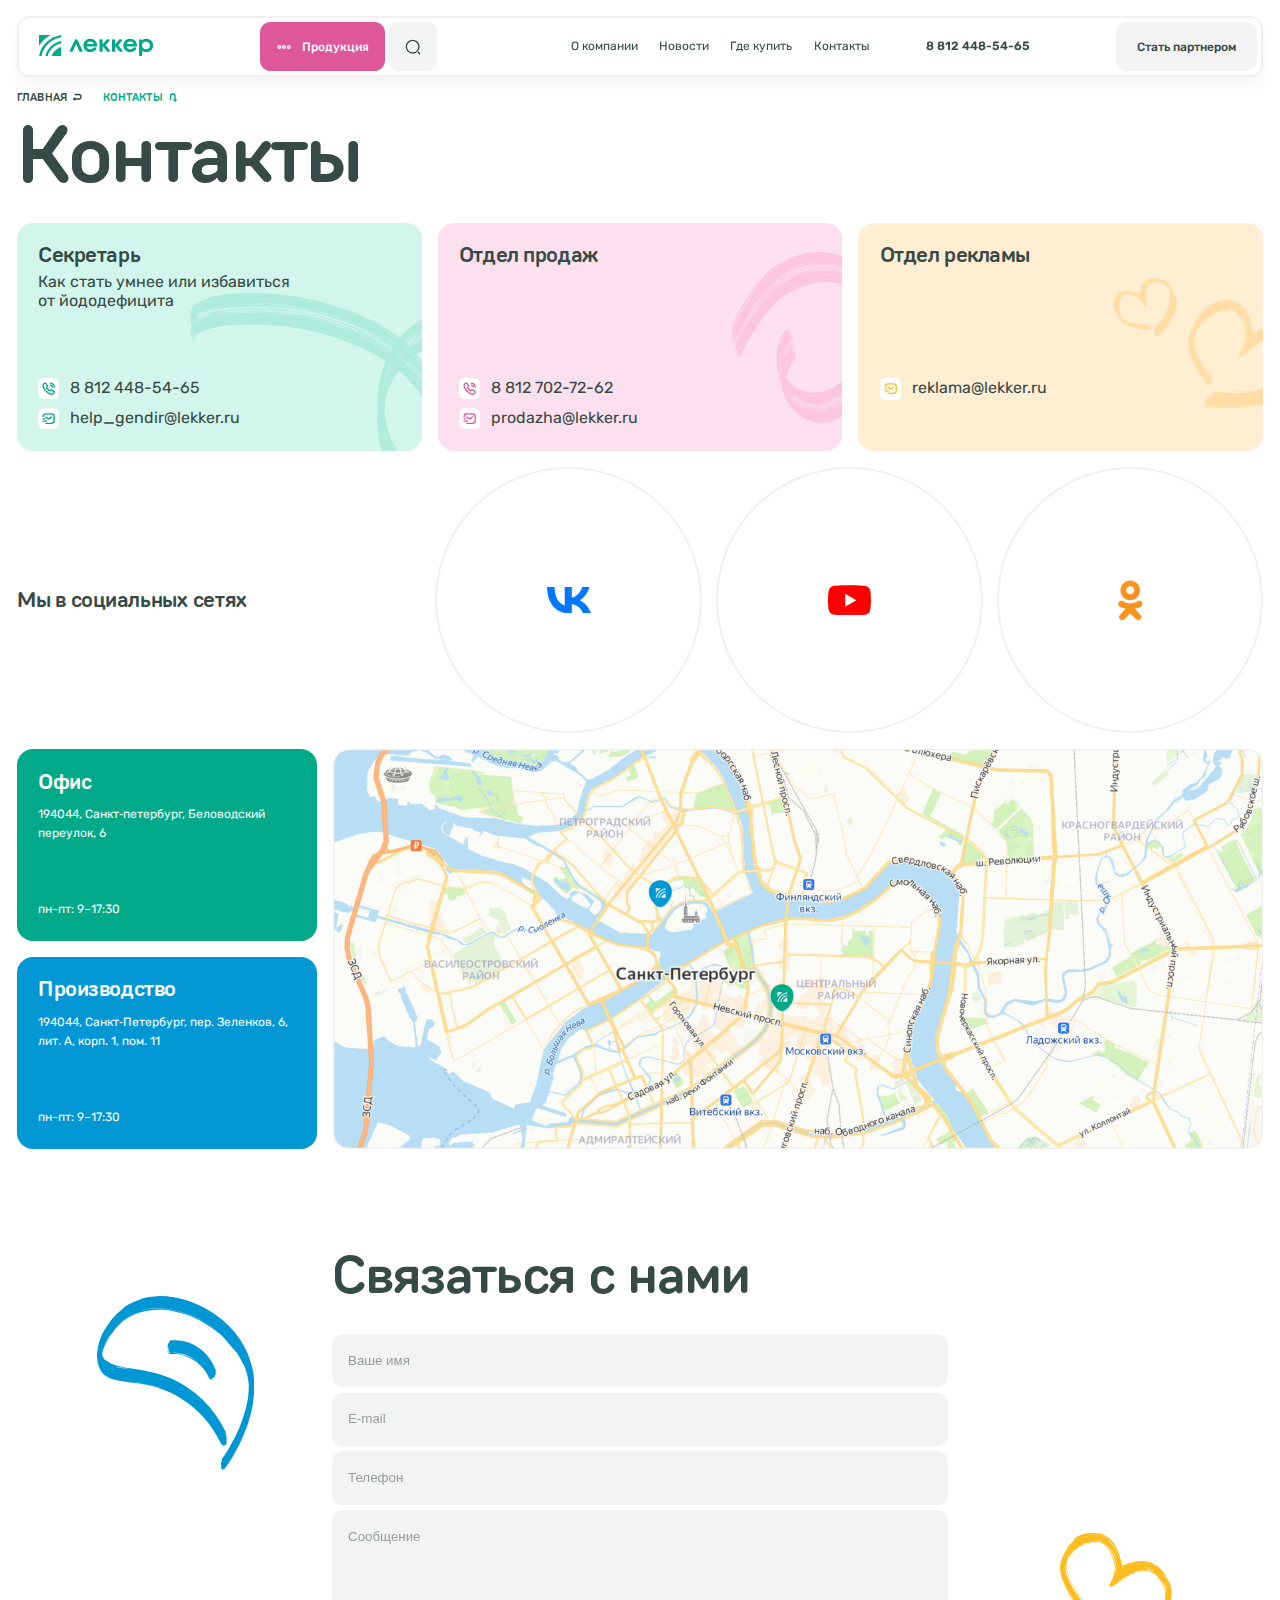
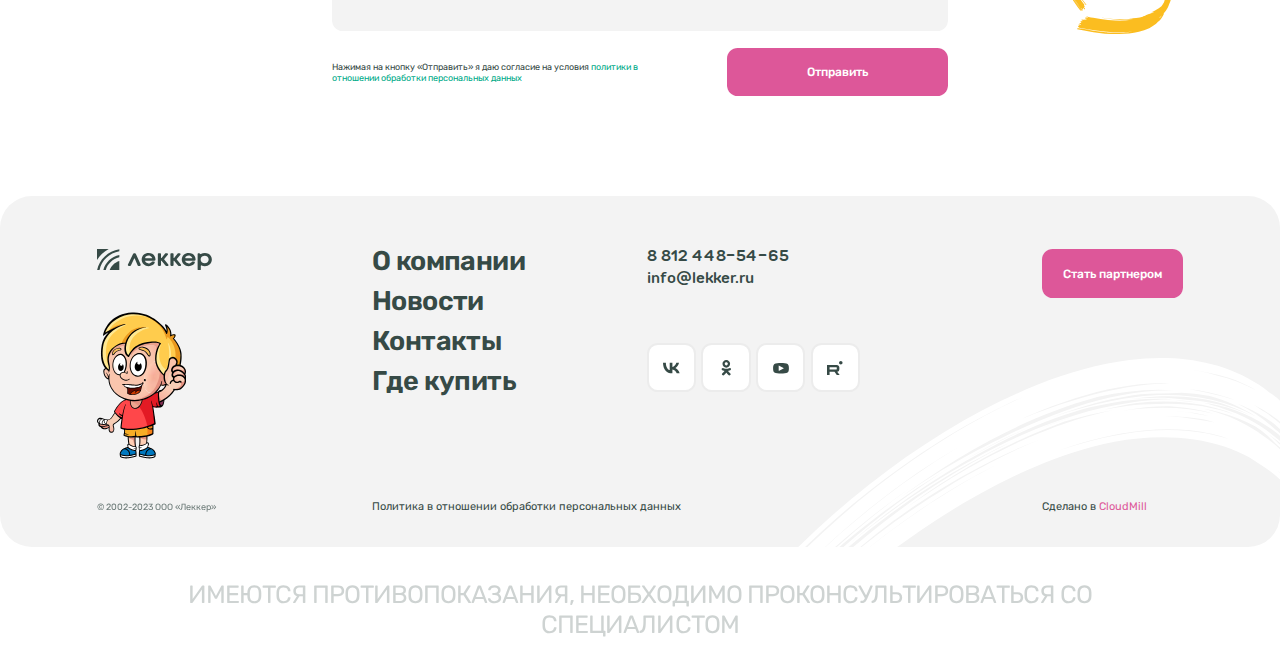
==== contacts.html @ 9daad5f7 "Add files via upload" ====
<!--Для добавления мобильной версии картинки добавляем вторым параметром true-->
<!--Например +picture('image.jpg', 'true')-->
<!--Миксин будет искать картинку с названием image-mob.jpg (тоесть вторая картинка должна иметь такое же название как и основная, только с добавлением -mob.png/jpg и тд)--><!DOCTYPE html>
<html lang="ru">
  <head>
    <meta charset="utf-8">
    <title>Контакты</title>
    <meta content="width=device-width, initial-scale=1" name="viewport">
    <meta content="ie=edge" http-equiv="x-ua-compatible">
    <link href="https://vitejs.dev/logo.svg" rel="icon" type="image/x-icon">
    <script type="module" crossorigin src="assets/index-f3bf334c.js"></script>
    <link rel="stylesheet" href="styles/index.css">
  </head>
  <body>
    <div class="wrapper">
      <div class="modal-block">
      </div>
      <header class="header">
        <div class="header__wrapper">
          <div class="inner inner_no-max-w">
            <div class="header__content">
              <div class="header__burger"><span></span><span></span><span></span></div><a class="header__logo" href="/">
                <svg viewBox="0 0 173 32" fill="none" xmlns="http://www.w3.org/2000/svg">
                  <path d="M72.2436 13.1345C72.6032 12.2939 73.1493 11.5904 73.864 11.0488C74.8372 10.3094 76.0419 9.93403 77.4398 9.93403C78.3658 9.93403 79.2199 10.1003 79.975 10.4307C80.7235 10.7566 81.364 11.2398 81.8787 11.8624C82.3169 12.3928 82.6541 13.0199 82.9125 13.6986H72.6571C72.5066 13.6986 72.374 13.6312 72.2885 13.5121C72.2054 13.3974 72.1897 13.2603 72.2436 13.1345ZM82.8339 7.18309C81.2628 6.27734 79.4491 5.81885 77.4398 5.81885C74.4844 5.81885 71.9829 6.78303 70.0028 8.68667C68.0273 10.5881 67.0249 12.9884 67.0249 15.8225C67.0249 18.6566 68.0273 21.0569 70.0028 22.9583C71.9807 24.862 74.4821 25.8262 77.4398 25.8262C79.6739 25.8262 81.6899 25.2485 83.4317 24.1091C84.6723 23.2955 85.6882 22.2459 86.4501 20.9873C86.7175 20.5468 86.713 20.0208 86.4433 19.5826C86.1736 19.1443 85.6927 18.8836 85.1578 18.8836H83.2879C82.8046 18.8836 82.3506 19.1061 82.0787 19.4769C81.818 19.8298 81.5078 20.1445 81.1617 20.4119C80.6785 20.7827 80.1166 21.0704 79.4896 21.2727C78.858 21.475 78.1703 21.5784 77.4421 21.5784C75.9497 21.5784 74.6889 21.1693 73.6932 20.367C72.9336 19.7534 72.3919 18.9645 72.0795 18.0183C72.0368 17.888 72.0615 17.7531 72.147 17.643C72.2301 17.5351 72.3582 17.4744 72.4976 17.4744H86.2568C87.0547 17.4744 87.7222 16.8653 87.7424 16.1169L87.7469 15.8607C87.7469 14.0357 87.3199 12.3456 86.4748 10.8375C85.6275 9.31596 84.4026 8.08883 82.8339 7.18309Z" fill="#00AA88"></path>
                  <path d="M100.888 15.8472C100.673 15.591 100.673 15.2336 100.886 14.9774L106.278 8.53832C106.635 8.11354 106.7 7.54492 106.449 7.05497C106.197 6.56501 105.685 6.2616 105.109 6.2616H103.406C102.943 6.2616 102.516 6.45938 102.232 6.801L96.8294 13.339C96.6518 13.557 96.4113 13.4986 96.3416 13.4761C96.272 13.4536 96.0472 13.3592 96.0472 13.085V7.66629C96.0472 6.8909 95.3797 6.2616 94.5594 6.2616H92.7794C91.959 6.2616 91.2915 6.8909 91.2915 7.66629V23.9764C91.2915 24.7518 91.959 25.3811 92.7794 25.3811H94.5594C95.3797 25.3811 96.0472 24.7518 96.0472 23.9764V17.8969C96.0472 17.6227 96.2742 17.5283 96.3439 17.5059C96.4158 17.4856 96.6541 17.4272 96.8316 17.6452L102.702 24.835C102.983 25.1766 103.424 25.3811 103.88 25.3811H105.826C106.401 25.3811 106.916 25.0777 107.166 24.5878C107.415 24.0978 107.35 23.5292 106.99 23.1022L100.888 15.8472Z" fill="#00AA88"></path>
                  <path d="M167.527 15.8224C167.527 17.4451 166.956 18.8139 165.828 19.8882C164.688 20.976 163.279 21.5064 161.524 21.5064C159.769 21.5064 158.362 20.9782 157.22 19.8882C156.078 18.7981 155.523 17.4676 155.523 15.8224C155.523 14.7504 155.779 13.7705 156.289 12.9074C156.795 12.0489 157.519 11.3656 158.44 10.8779C159.366 10.388 160.409 10.1385 161.544 10.1385C163.263 10.1385 164.704 10.6824 165.83 11.7567C166.956 12.831 167.527 14.1997 167.527 15.8224ZM170.972 10.7071C170.076 9.17882 168.813 7.96966 167.219 7.11111C165.626 6.25481 163.812 5.82104 161.832 5.82104C159.548 5.82104 157.53 6.41214 155.833 7.58084C155.626 7.72243 155.37 7.76289 155.134 7.68872C154.909 7.61905 154.741 7.45722 154.669 7.24146C154.471 6.65711 153.9 6.2638 153.251 6.2638H152.473C151.653 6.2638 150.985 6.89311 150.985 7.6685V30.5953C150.985 31.3684 151.653 32 152.473 32H154.253C155.074 32 155.741 31.3707 155.741 30.5953V25.2777C155.741 25.0237 155.88 24.7945 156.116 24.6641C156.341 24.5383 156.595 24.5338 156.82 24.6529C158.301 25.4328 159.987 25.8283 161.834 25.8283C164.837 25.8283 167.363 24.8687 169.341 22.9785C171.319 21.0883 172.321 18.6813 172.321 15.8247C172.319 13.9525 171.865 12.2332 170.972 10.7071Z" fill="#00AA88"></path>
                  <path d="M58.2282 7.12234C57.9945 6.60091 57.4573 6.26379 56.8572 6.26379H55.6211C55.039 6.26379 54.5063 6.58743 54.2659 7.08638L46.4176 23.3965C46.2063 23.8326 46.2467 24.3337 46.5209 24.7383C46.7951 25.1406 47.2649 25.3833 47.7728 25.3833H49.6517C50.2406 25.3833 50.7732 25.0552 51.0115 24.5473L55.7919 14.3526C55.8975 14.1256 56.1178 14.1053 56.1942 14.1053C56.2526 14.1008 56.4954 14.1211 56.5988 14.3638L60.9095 24.5023C61.1365 25.0372 61.6781 25.3833 62.2894 25.3833H64.1549C64.6538 25.3833 65.1191 25.1473 65.3955 24.754C65.672 24.3607 65.7191 23.8663 65.5259 23.4302L58.2282 7.12234Z" fill="#00AA88"></path>
                  <path d="M119.732 15.8472C119.516 15.591 119.516 15.2336 119.729 14.9774L125.121 8.53832C125.478 8.1113 125.544 7.54492 125.294 7.05497C125.045 6.56501 124.53 6.2616 123.955 6.2616H122.251C121.79 6.2616 121.361 6.45938 121.078 6.801L115.675 13.339C115.499 13.5525 115.259 13.4986 115.189 13.4761C115.12 13.4536 114.895 13.3592 114.895 13.085V7.66629C114.895 6.8909 114.227 6.2616 113.407 6.2616H111.627C110.807 6.2616 110.139 6.8909 110.139 7.66629V23.9764C110.139 24.7518 110.807 25.3811 111.627 25.3811H113.407C114.227 25.3811 114.895 24.7518 114.895 23.9764V17.8969C114.895 17.6227 115.122 17.5283 115.192 17.5059C115.261 17.4856 115.502 17.4272 115.679 17.6452L121.55 24.835C121.831 25.1766 122.271 25.3811 122.727 25.3811H124.674C125.249 25.3811 125.764 25.0777 126.013 24.5878C126.263 24.0978 126.198 23.5292 125.838 23.1022L119.732 15.8472Z" fill="#00AA88"></path>
                  <path d="M143.083 13.6964H132.825C132.675 13.6964 132.542 13.6289 132.459 13.5098C132.378 13.3952 132.362 13.2581 132.416 13.1322C132.778 12.2894 133.322 11.5882 134.037 11.0466C135.01 10.3071 136.212 9.93178 137.613 9.93178C138.541 9.93178 139.393 10.0981 140.148 10.4285C140.896 10.7566 141.537 11.2376 142.051 11.8601C142.485 12.3906 142.822 13.0176 143.083 13.6964ZM143.007 7.18309C141.436 6.27734 139.62 5.81885 137.61 5.81885C134.655 5.81885 132.153 6.78303 130.173 8.68667C128.198 10.5881 127.195 12.9884 127.195 15.8225C127.195 18.6566 128.198 21.0569 130.173 22.9583C132.151 24.862 134.653 25.8262 137.61 25.8262C139.844 25.8262 141.86 25.2485 143.602 24.1091C144.845 23.2977 145.859 22.2459 146.623 20.985C146.888 20.5445 146.886 20.0186 146.616 19.5803C146.346 19.1421 145.865 18.8814 145.328 18.8814H143.458C142.975 18.8814 142.523 19.1039 142.249 19.4747C141.986 19.8298 141.678 20.1422 141.33 20.4097C140.849 20.7805 140.285 21.0704 139.658 21.2705C139.026 21.4727 138.338 21.5761 137.61 21.5761C136.098 21.5761 134.873 21.1805 133.859 20.3647C133.1 19.7534 132.558 18.9623 132.248 18.0161C132.205 17.8857 132.23 17.7486 132.315 17.6407C132.398 17.5328 132.526 17.4722 132.666 17.4722H146.425C147.223 17.4722 147.89 16.8631 147.913 16.1102L147.915 15.8585C147.915 14.0357 147.486 12.3456 146.645 10.8353C145.798 9.31597 144.573 8.08883 143.007 7.18309Z" fill="#00AA88"></path>
                  <path d="M9.51807 31.6472H13.1118C15.674 22.2301 23.5425 14.8021 33.5147 12.3815V8.98779C21.6096 11.5387 12.2218 20.4029 9.51807 31.6472Z" fill="#00AA88"></path>
                  <path d="M0.197754 31.6471H3.75556C6.62787 17.4609 18.4925 6.25703 33.517 3.54654V0.186523C16.5574 2.97568 3.15098 15.6336 0.197754 31.6471Z" fill="#00AA88"></path>
                  <path d="M18.9937 31.6471H33.517V17.9351C26.6621 20.0545 21.2389 25.1743 18.9937 31.6471Z" fill="#00AA88"></path>
                  <path d="M17.616 0H0V16.6338C4.17137 9.70024 10.2733 3.93763 17.616 0Z" fill="#00AA88"></path>
                </svg></a>
              <div class="header__btns"><a class="button button_icon button_icon-reverse text_mob-none" data-btn="data-btn" href="#">Продукция
                  <svg viewBox="0 0 24 24" fill="none" xmlns="http://www.w3.org/2000/svg">
                    <path d="M5 10C3.9 10 3 10.9 3 12C3 13.1 3.9 14 5 14C6.1 14 7 13.1 7 12C7 10.9 6.1 10 5 10Z" stroke="white" stroke-width="2"></path>
                    <path d="M19 10C17.9 10 17 10.9 17 12C17 13.1 17.9 14 19 14C20.1 14 21 13.1 21 12C21 10.9 20.1 10 19 10Z" stroke="white" stroke-width="2"></path>
                    <path d="M12 10C10.9 10 10 10.9 10 12C10 13.1 10.9 14 12 14C13.1 14 14 13.1 14 12C14 10.9 13.1 10 12 10Z" stroke="white" stroke-width="2"></path>
                  </svg></a><a class="button button_icon button_grey button_icon-pd-l" data-btn="data-btn" href="#">
                  <svg viewBox="0 0 24 24" fill="none" xmlns="http://www.w3.org/2000/svg">
                    <path d="M11.5 21C16.7467 21 21 16.7467 21 11.5C21 6.25329 16.7467 2 11.5 2C6.25329 2 2 6.25329 2 11.5C2 16.7467 6.25329 21 11.5 21Z" stroke="currentColor" stroke-width="2" stroke-linecap="round" stroke-linejoin="round"></path>
                    <path d="M22 22L20 20" stroke="currentColor" stroke-width="2" stroke-linecap="round" stroke-linejoin="round"></path>
                  </svg></a><a class="button button_icon button_grey button_icon-pd-l text_t-disp text_mob-none" data-btn="data-btn" href="tel:88124485465">
                  <svg viewBox="0 0 16 16" fill="none" xmlns="http://www.w3.org/2000/svg">
                    <path d="M14.6467 12.22C14.6467 12.46 14.5934 12.7067 14.48 12.9467C14.3667 13.1867 14.22 13.4134 14.0267 13.6267C13.7 13.9867 13.34 14.2467 12.9334 14.4134C12.5334 14.58 12.1 14.6667 11.6334 14.6667C10.9534 14.6667 10.2267 14.5067 9.46004 14.18C8.69337 13.8534 7.92671 13.4134 7.16671 12.86C6.40004 12.3 5.67337 11.68 4.98004 10.9934C4.29337 10.3 3.67337 9.57337 3.12004 8.81337C2.57337 8.05337 2.13337 7.29337 1.81337 6.54004C1.49337 5.78004 1.33337 5.05337 1.33337 4.36004C1.33337 3.90671 1.41337 3.47337 1.57337 3.07337C1.73337 2.66671 1.98671 2.29337 2.34004 1.96004C2.76671 1.54004 3.23337 1.33337 3.72671 1.33337C3.91337 1.33337 4.10004 1.37337 4.26671 1.45337C4.44004 1.53337 4.59337 1.65337 4.71337 1.82671L6.26004 4.00671C6.38004 4.17337 6.46671 4.32671 6.52671 4.47337C6.58671 4.61337 6.62004 4.75337 6.62004 4.88004C6.62004 5.04004 6.57337 5.20004 6.48004 5.35337C6.39337 5.50671 6.26671 5.66671 6.10671 5.82671L5.60004 6.35337C5.52671 6.42671 5.49337 6.51337 5.49337 6.62004C5.49337 6.67337 5.50004 6.72004 5.51337 6.77337C5.53337 6.82671 5.55337 6.86671 5.56671 6.90671C5.68671 7.12671 5.89337 7.41337 6.18671 7.76004C6.48671 8.10671 6.80671 8.46004 7.15337 8.81337C7.51337 9.16671 7.86004 9.49337 8.21337 9.79337C8.56004 10.0867 8.84671 10.2867 9.07337 10.4067C9.10671 10.42 9.14671 10.44 9.19337 10.46C9.24671 10.48 9.30004 10.4867 9.36004 10.4867C9.47337 10.4867 9.56004 10.4467 9.63337 10.3734L10.14 9.87337C10.3067 9.70671 10.4667 9.58004 10.62 9.50004C10.7734 9.40671 10.9267 9.36004 11.0934 9.36004C11.22 9.36004 11.3534 9.38671 11.5 9.44671C11.6467 9.50671 11.8 9.59337 11.9667 9.70671L14.1734 11.2734C14.3467 11.3934 14.4667 11.5334 14.54 11.7C14.6067 11.8667 14.6467 12.0334 14.6467 12.22Z" stroke="currentColor" stroke-width="1.5" stroke-miterlimit="10"></path>
                    <path d="M13.3334 2.66675H10.1334M13.3334 2.66675V5.86675V2.66675Z" stroke="currentColor" stroke-width="1.5" stroke-linecap="round" stroke-linejoin="round"></path>
                  </svg></a>
              </div>
              <nav class="header__menu text_t-none"><a class="header__menu-item" href="#">О компании</a><a class="header__menu-item" href="#">Новости</a><a class="header__menu-item" href="#">Где купить</a><a class="header__menu-item" href="#">Контакты</a>
              </nav><a class="header__contact text_t-none" href="tel:88124485465">8 812 448-54-65</a><a class="button button_grey button_pd-l text_t-none" data-btn="data-btn" href="#">Стать партнером</a>
            </div>
          </div>
        </div>
      </header>
      <main class="main">
        <div class="section section_mt0">
          <div class="inner inner_no-max-w">
            <div class="breadcrumbs"><a class="breadcrumbs__item" href="/">
                <div class="breadcrumbs__text">Главная</div>
                <div class="breadcrumbs__image">
                  <svg viewBox="0 0 16 16" fill="none" xmlns="http://www.w3.org/2000/svg">
                    <path d="M4.75342 3.7933L10.0868 3.7933C11.9268 3.7933 13.4201 5.28663 13.4201 7.12663C13.4201 8.96663 11.9268 10.46 10.0868 10.46H2.75342" stroke="currentColor" stroke-width="2" stroke-miterlimit="10" stroke-linecap="round" stroke-linejoin="round"></path>
                    <path d="M4.28674 8.79333L2.58008 10.5L4.28674 12.2067" stroke="currentColor" stroke-width="2" stroke-linecap="round" stroke-linejoin="round"></path>
                  </svg>
                </div></a>
              <div class="breadcrumbs__item">
                <div class="breadcrumbs__text">Контакты</div>
                <div class="breadcrumbs__image">
                  <svg viewBox="0 0 16 16" fill="none" xmlns="http://www.w3.org/2000/svg">
                    <path d="M4.75342 3.7933L10.0868 3.7933C11.9268 3.7933 13.4201 5.28663 13.4201 7.12663C13.4201 8.96663 11.9268 10.46 10.0868 10.46H2.75342" stroke="currentColor" stroke-width="2" stroke-miterlimit="10" stroke-linecap="round" stroke-linejoin="round"></path>
                    <path d="M4.28674 8.79333L2.58008 10.5L4.28674 12.2067" stroke="currentColor" stroke-width="2" stroke-linecap="round" stroke-linejoin="round"></path>
                  </svg>
                </div>
              </div>
            </div>
          </div>
        </div>
        <div class="section section_mt0">
          <div class="inner inner_no-max-w">
            <div class="section-head">
              <h1 class="ui-h1">Контакты
              </h1>
            </div>
            <div class="contact-cards">
              <div class="contact-card contact-card_secretary">
                <div class="contact-card__head">
                  <div class="contact-card__title">
                    <h5 class="ui-h5">Секретарь
                    </h5>
                  </div>
                  <div class="ui-p1">Как стать умнее или избавиться от&nbsp;йододефицита
                  </div>
                </div>
                <div class="contact-card__foot"><a class="contact-card__foot-item" href="tel:88124485465">
                    <div class="contact-card__foot-svg">
                      <svg viewBox="0 0 20 20" fill="none" xmlns="http://www.w3.org/2000/svg">
                        <path d="M18.3082 15.275C18.3082 15.575 18.2415 15.8834 18.0998 16.1834C17.9582 16.4834 17.7748 16.7667 17.5332 17.0334C17.1248 17.4834 16.6748 17.8084 16.1665 18.0167C15.6665 18.225 15.1248 18.3334 14.5415 18.3334C13.6915 18.3334 12.7832 18.1334 11.8248 17.725C10.8665 17.3167 9.90817 16.7667 8.95817 16.075C7.99984 15.375 7.0915 14.6 6.22484 13.7417C5.3665 12.875 4.5915 11.9667 3.89984 11.0167C3.2165 10.0667 2.6665 9.11669 2.2665 8.17502C1.8665 7.22502 1.6665 6.31669 1.6665 5.45002C1.6665 4.88335 1.7665 4.34169 1.9665 3.84169C2.1665 3.33335 2.48317 2.86669 2.92484 2.45002C3.45817 1.92502 4.0415 1.66669 4.65817 1.66669C4.8915 1.66669 5.12484 1.71669 5.33317 1.81669C5.54984 1.91669 5.7415 2.06669 5.8915 2.28335L7.82484 5.00835C7.97484 5.21669 8.08317 5.40835 8.15817 5.59169C8.23317 5.76669 8.27484 5.94169 8.27484 6.10002C8.27484 6.30002 8.2165 6.50002 8.09984 6.69169C7.9915 6.88335 7.83317 7.08335 7.63317 7.28335L6.99984 7.94169C6.90817 8.03335 6.8665 8.14169 6.8665 8.27502C6.8665 8.34169 6.87484 8.40002 6.8915 8.46669C6.9165 8.53335 6.9415 8.58335 6.95817 8.63335C7.10817 8.90835 7.3665 9.26669 7.73317 9.70002C8.10817 10.1334 8.50817 10.575 8.9415 11.0167C9.3915 11.4584 9.82484 11.8667 10.2665 12.2417C10.6998 12.6084 11.0582 12.8584 11.3415 13.0084C11.3832 13.025 11.4332 13.05 11.4915 13.075C11.5582 13.1 11.6248 13.1084 11.6998 13.1084C11.8415 13.1084 11.9498 13.0584 12.0415 12.9667L12.6748 12.3417C12.8832 12.1334 13.0832 11.975 13.2748 11.875C13.4665 11.7584 13.6582 11.7 13.8665 11.7C14.0248 11.7 14.1915 11.7334 14.3748 11.8084C14.5582 11.8834 14.7498 11.9917 14.9582 12.1334L17.7165 14.0917C17.9332 14.2417 18.0832 14.4167 18.1748 14.625C18.2582 14.8334 18.3082 15.0417 18.3082 15.275Z" stroke="currentColor" stroke-width="2" stroke-miterlimit="10"></path>
                        <path d="M15.4167 7.50004C15.4167 7.00004 15.025 6.23337 14.4417 5.60837C13.9083 5.03337 13.2 4.58337 12.5 4.58337" stroke="currentColor" stroke-width="2" stroke-linecap="round" stroke-linejoin="round"></path>
                        <path d="M18.3333 7.50002C18.3333 4.27502 15.725 1.66669 12.5 1.66669" stroke="currentColor" stroke-width="2" stroke-linecap="round" stroke-linejoin="round"></path>
                      </svg>
                    </div>
                    <div class="ui-p1 contact-card__ui-p1">8 812 448-54-65
                    </div></a><a class="contact-card__foot-item" href="mailto:help_gendir@lekker.ru">
                    <div class="contact-card__foot-svg">
                      <svg viewBox="0 0 20 20" fill="none" xmlns="http://www.w3.org/2000/svg">
                        <path d="M1.6665 7.08335C1.6665 4.16669 3.33317 2.91669 5.83317 2.91669H14.1665C16.6665 2.91669 18.3332 4.16669 18.3332 7.08335V12.9167C18.3332 15.8334 16.6665 17.0834 14.1665 17.0834H5.83317" stroke="currentColor" stroke-width="2" stroke-miterlimit="10" stroke-linecap="round" stroke-linejoin="round"></path>
                        <path d="M14.1668 7.5L11.5585 9.58333C10.7002 10.2667 9.29183 10.2667 8.43349 9.58333L5.8335 7.5" stroke="currentColor" stroke-width="2" stroke-miterlimit="10" stroke-linecap="round" stroke-linejoin="round"></path>
                        <path d="M1.6665 13.75H6.6665" stroke="currentColor" stroke-width="2" stroke-miterlimit="10" stroke-linecap="round" stroke-linejoin="round"></path>
                        <path d="M1.6665 10.4167H4.1665" stroke="currentColor" stroke-width="2" stroke-miterlimit="10" stroke-linecap="round" stroke-linejoin="round"></path>
                      </svg>
                    </div>
                    <div class="ui-p1 contact-card__ui-p1">help_gendir@lekker.ru
                    </div></a>
                </div>
                <div class="contact-card__decor">
                  <svg viewBox="0 0 347 237" fill="none" xmlns="http://www.w3.org/2000/svg">
                    <path d="M281.575 175.719C281.449 173.465 281.356 171.199 281.322 168.944C281.253 164.182 281.391 159.397 281.737 154.635C282.614 135.724 286.767 116.951 295.107 99.9271C297.229 94.5783 299.721 89.356 302.64 84.3063C308.165 74.736 315.075 66.0283 322.989 58.3214C326.888 54.5255 331.352 51.0171 335.839 47.9229C336.035 47.7848 336.243 47.6583 336.451 47.5203C338.389 46.1284 340.361 44.7826 342.38 43.5173C347.963 39.9974 344.975 41.6884 353.073 38.3295C353.27 38.249 353.927 38.41 353.569 38.6746C352.624 39.4223 351.666 40.1585 350.697 40.8831C350.755 41.1362 350.709 41.4353 350.547 41.5503C349.924 41.9989 345.471 45.2312 340.811 48.59C343.21 47.2442 345.748 46.1399 348.448 45.3462C348.621 45.2772 348.782 45.5073 348.886 45.8179C349.843 45.4268 351.193 44.8861 353.235 44.0119C353.881 43.7359 353.708 45.3808 353.385 45.5878C351.401 46.8991 349.394 48.1759 347.386 49.4643C348.321 49.0847 349.751 48.521 352.474 47.3477C353.131 47.0602 353.004 48.8661 352.658 49.0847C351.885 49.5678 351.101 50.0394 350.316 50.5225C350.397 50.9021 350.397 51.3277 350.259 51.4082C349.244 52.0409 348.205 52.6735 347.179 53.2947C347.294 53.5362 347.317 53.7778 347.133 53.8928C341.169 57.5392 334.974 61.0476 329.379 65.2806C327.487 66.8565 325.653 68.5014 323.865 70.1808C321.57 72.4814 319.355 74.874 317.244 77.3701C316.632 78.0948 316.067 78.8309 315.479 79.5671C316.748 78.2213 318.063 76.8985 319.401 75.6217C323.588 71.1931 328.249 67.2016 333.14 63.5897C335.17 61.9563 337.327 60.4955 339.577 59.1841C341.399 57.7923 343.303 56.527 345.298 55.3882C348.505 53.1912 351.943 51.4312 355.623 50.1084C356.177 49.8554 355.807 51.3277 355.565 51.4657C354.042 52.3515 352.497 53.2487 350.962 54.1344C351.02 54.399 350.997 54.675 350.836 54.7671C349.636 55.4572 348.425 56.1474 347.225 56.8376C347.236 56.8376 347.236 56.8261 347.248 56.8261C347.617 56.6535 348.148 57.3782 347.663 57.6543C342.541 60.5415 337.523 63.4747 332.713 66.776C329.356 69.9508 325.988 73.137 322.631 76.3118C320.439 78.6814 318.386 81.1545 316.471 83.7426C317.578 82.6039 318.709 81.4651 319.874 80.3723C322.019 78.3478 324.246 76.4384 326.553 74.6094C327.591 73.7237 328.664 72.8725 329.737 72.0213C332.413 69.5712 335.182 67.2591 338.123 65.0966C340.257 63.3827 342.518 61.8528 344.906 60.4955C348.148 58.3214 351.585 56.4925 355.219 55.0086C355.807 54.721 355.611 55.7678 355.242 55.9633C350.42 58.5745 345.725 61.1971 341.226 64.1764C344.41 62.1979 343.176 63.0146 350.19 59.5177C350.524 59.3567 350.282 59.9893 350.063 60.1159C347.652 61.3697 345.264 62.6695 342.899 64.0383C344.203 63.3712 345.518 62.727 346.856 62.1173C347.294 61.8988 347.79 62.4164 347.34 62.6465C342.553 64.8895 337.973 67.5007 333.59 70.4684C331.975 71.5727 330.406 72.7345 328.86 73.9193C326.668 76.0013 324.603 78.2098 322.689 80.5679C317.832 85.4451 313.61 90.7939 309.988 96.6028C313.633 91.8521 317.567 87.343 321.939 83.225C324.65 80.6714 327.534 78.3133 330.498 76.0703C330.683 75.9092 330.867 75.7482 331.052 75.5987C337.339 70.3994 344.272 66.5459 351.493 62.8535C351.574 62.8075 351.77 62.819 351.908 62.865C353.166 62.2439 354.435 61.6572 355.715 61.0936C356.107 60.898 356.592 61.4157 356.223 61.6112C353.777 62.888 351.389 64.1994 349.036 65.5682C348.99 65.7292 348.898 65.8788 348.771 65.9363C347.663 66.5114 346.579 67.0981 345.483 67.6847C342.184 69.7322 338.977 71.9178 335.874 74.3448C328.849 79.8317 322.308 86.8829 316.782 94.2792C320.324 90.1267 324.142 86.2158 328.272 82.6269C330.51 80.6829 332.805 78.854 335.182 77.117C337.131 75.5757 339.127 74.0918 341.192 72.6884C345.645 69.5022 350.443 66.937 355.565 64.9931C355.946 64.8205 356.373 65.5107 355.911 65.7637C354.781 66.3504 353.673 66.9485 352.554 67.5582C352.716 67.8343 352.716 68.3059 352.497 68.4324C351.135 69.1916 349.774 69.9623 348.425 70.7215C349.024 70.4914 349.613 70.2498 350.213 70.0428C350.616 69.8702 350.674 70.4454 350.57 70.94C351.897 70.3649 353.246 69.8357 354.654 69.4101C355.115 69.2146 355.519 70.3879 355.104 70.6294C352.231 72.3089 349.324 73.9652 346.464 75.7022C346.429 75.7482 346.406 75.7827 346.383 75.8057C347.34 75.4606 348.713 74.966 350.928 74.1148C350.939 74.1148 350.951 74.1148 350.962 74.1148C352.197 73.6547 353.443 73.2291 354.746 72.907C355.173 72.746 355.531 74.1378 355.265 74.2988C353.523 75.3456 351.77 76.3809 350.005 77.4161C351.228 77.002 352.485 76.6569 353.777 76.4038C354.204 76.2543 354.4 77.7152 354.135 77.8762C351.043 79.7397 347.998 81.5456 345.01 83.3976C345.921 83.156 347.144 82.8224 348.863 82.3163C349.186 82.2243 349.544 82.6844 349.198 82.8914C348.044 83.5701 346.89 84.2603 345.737 84.9389C346.694 84.6054 347.963 84.4328 352.347 83.248C352.531 83.202 353.154 83.4206 352.774 83.6621C345.656 87.9987 338.181 92.0937 331.756 97.454C326.449 101.883 321.581 106.691 317.14 111.982C307.669 123.266 300.171 136.437 295.384 150.447C294.011 155.704 292.973 161.019 292.211 166.379C292.096 169.002 291.969 171.636 291.854 174.258C292.142 178.261 292.442 182.264 292.731 186.267C293.077 189.062 293.503 191.835 293.988 194.595C295.061 199.162 296.295 203.694 297.725 208.18C299.836 214.806 302.686 221.73 306.216 227.735C307.462 229.725 308.707 231.715 309.953 233.716C312.618 237.616 315.652 241.205 319.043 244.483C319.516 244.989 318.859 248.267 318.501 247.888C316.886 246.22 315.271 244.541 313.656 242.873C312.237 241.009 310.818 239.146 309.399 237.271C305.985 232.497 303.32 227.114 301.002 221.742C300.586 220.776 300.217 219.798 299.825 218.832C299.917 219.131 299.998 219.441 300.102 219.74C300.505 221.029 300.955 222.329 301.417 223.64C302.766 226.861 304.278 230.024 306.031 233.049C307.265 235.051 308.5 237.041 309.734 239.042C311.095 241.044 312.549 242.976 314.094 244.828C314.706 245.461 315.317 246.093 315.952 246.715C316.067 246.83 316.136 247.025 316.194 247.244C317.036 248.175 317.901 249.084 318.79 249.97C319.228 250.453 318.847 252.27 318.79 252.823C318.79 252.857 318.766 253.26 318.674 253.559C319.493 254.456 320.335 255.342 321.189 256.204C321.535 256.584 320.612 259.437 320.139 258.931C319.401 258.148 318.686 257.366 317.959 256.584C317.89 256.791 317.786 256.918 317.601 256.722C316.482 255.514 315.387 254.318 314.302 253.099C314.36 253.409 314.394 253.697 314.429 253.927C314.429 253.904 314.429 253.927 314.429 253.961C316.413 256.549 318.547 259 320.877 261.312C321.131 261.599 320.381 263.497 319.874 262.945C318.455 261.427 317.059 259.908 315.71 258.355C315.721 258.712 315.698 259.241 315.398 258.931C314.371 257.826 313.356 256.722 312.364 255.606C312.549 255.94 312.745 256.342 312.883 256.699C313.829 257.757 314.798 258.804 315.813 259.816C316.056 260.081 316.298 261.139 316.24 261.484C316.24 261.507 316.229 261.611 316.206 261.726C317.878 263.796 319.655 265.786 321.558 267.661C321.962 268.098 320.981 268.466 320.704 268.179C317.359 264.935 314.394 261.392 311.776 257.55C311.499 257.24 311.222 256.941 310.957 256.63C309.411 254.836 307.981 252.915 306.654 250.925C306.492 250.729 306.331 250.522 306.17 250.326C306.965 251.994 307.819 253.639 308.742 255.25C308.915 255.572 309.1 255.882 309.284 256.193C310.08 257.125 310.899 258.056 311.753 258.988C312.041 259.299 312.999 260.38 312.918 260.817C312.883 261.024 312.849 261.484 312.48 261.093C312.283 260.886 312.099 260.679 311.903 260.472C314.591 264.521 317.659 268.259 321.131 271.687C321.65 272.251 321.212 272.734 320.67 272.147C318.893 270.41 317.221 268.593 315.64 266.695C315.525 266.822 315.294 266.81 315.064 266.557C314.464 265.913 313.852 265.257 313.241 264.601C313.068 264.647 312.826 264.44 312.595 264.21C314.002 265.947 315.467 267.661 317.059 269.375C317.336 269.674 317.105 269.904 316.828 269.605C315.26 267.891 313.46 266.051 311.949 264.291C310.253 262.301 309.215 260.909 308.257 259.448C308.015 259.184 307.785 258.919 307.554 258.643L311.038 264.797C313.691 268.708 316.702 272.32 320.081 275.621C320.381 275.943 320.785 278.175 320.105 277.439C319.309 276.576 318.524 275.725 317.74 274.862C317.659 275.207 317.509 275.449 317.324 275.253C316.413 274.264 315.386 273.206 314.394 272.136C314.36 272.182 314.314 272.228 314.256 272.274C316.032 274.494 317.947 276.633 320.001 278.658C320.416 279.106 320.543 280.073 320.601 280.648C320.589 280.567 320.716 281.89 320.301 281.442C318.905 279.935 317.359 278.382 315.986 276.806C315.929 277.197 315.79 277.669 315.617 278.025C316.748 279.302 317.913 280.556 319.136 281.764C319.585 282.247 319.562 283.65 319.562 284.248C319.562 284.191 319.643 285.629 319.193 285.157C318.27 284.168 317.371 283.178 316.482 282.178C316.321 282.707 316.136 283.063 315.986 282.902C312.756 279.44 309.699 276.001 306.977 272.124C304.116 268.052 301.786 263.555 299.744 259C300.356 260.759 301.048 262.496 301.798 264.199C302.144 264.831 302.49 265.476 302.859 266.097C304.105 268.098 305.339 270.088 306.585 272.09C309.307 276.058 312.376 279.739 315.813 283.109C316.136 283.466 315.906 284.731 315.767 285.468C316.54 286.319 317.336 287.147 318.155 287.964C318.582 288.435 318.443 289.954 318.409 290.506C318.409 290.494 318.42 291.863 317.982 291.392C317.013 290.356 316.067 289.332 315.133 288.286C315.006 289.39 314.556 290.816 314.302 290.54C311.061 287.089 307.969 283.662 305.212 279.797C301.797 275.023 299.133 269.64 296.814 264.256C295.949 262.243 295.13 260.196 294.369 258.125C291.219 251.086 288.843 243.735 286.94 236.247C281.875 216.635 279.764 195.987 281.575 175.719ZM306.596 97.0974C306.008 97.9256 305.42 98.7538 304.854 99.5935C301.198 104.988 298.06 110.648 295.361 116.514C294.865 117.791 294.392 119.068 293.93 120.356C293.4 122.151 292.915 123.945 292.5 125.693C292.454 125.958 292.396 126.223 292.35 126.487C295.73 116.445 300.286 106.817 306.146 97.9141C306.285 97.6381 306.446 97.3735 306.596 97.0974ZM283.306 169.841C283.294 171.325 283.306 172.82 283.352 174.304C283.398 174.868 283.433 175.42 283.479 175.984C283.525 174.155 283.594 172.314 283.698 170.485C283.64 169.703 283.594 168.933 283.548 168.15C283.467 168.725 283.387 169.289 283.306 169.841ZM290.181 158.672C290.227 157.579 290.262 156.498 290.331 155.405C290.181 156.072 290.02 156.74 289.87 157.407C289.685 159.857 289.489 162.318 289.304 164.78C289.397 166.126 289.512 167.46 289.639 168.794C289.697 168.461 289.743 168.139 289.8 167.805C289.835 164.757 289.962 161.72 290.181 158.672ZM288.67 185.83C288.67 185.554 288.682 185.278 288.693 185.002C288.67 184.841 288.658 184.68 288.635 184.519C288.624 184.818 288.612 185.117 288.601 185.416C288.624 185.566 288.647 185.692 288.67 185.83ZM288.024 180.596C288.024 180.642 288.036 180.7 288.047 180.746C288.082 180.447 288.105 180.148 288.139 179.837C288.128 179.665 288.105 179.492 288.093 179.331C288.059 179.757 288.035 180.171 288.024 180.596ZM288.555 173.488C288.555 173.499 288.555 173.522 288.555 173.534C288.589 174.051 288.635 174.58 288.681 175.098L288.681 175.087C288.635 174.557 288.601 174.017 288.555 173.488ZM288.566 190.224C288.589 191.248 288.624 192.272 288.67 193.295C288.647 192.456 288.658 191.605 288.658 190.765C288.624 190.581 288.601 190.408 288.566 190.224ZM286.801 155.359C286.905 156.636 287.032 157.924 287.193 159.201C287.251 158.845 287.309 158.488 287.366 158.12C287.482 154.025 287.747 149.941 288.185 145.892C287.862 147.687 287.574 149.481 287.309 151.276C287.124 152.633 286.951 153.99 286.801 155.359ZM289.581 195.458C289.639 197.782 289.743 200.094 289.893 202.417L290.343 205.327C290.435 205.742 290.527 206.156 290.619 206.558C290.227 203.107 289.927 199.657 289.743 196.206C289.685 195.964 289.627 195.711 289.581 195.458ZM284.955 171.831C284.898 170.819 284.863 169.818 284.829 168.806C284.759 169.715 284.69 170.612 284.644 171.521C284.725 172.82 284.84 174.109 284.967 175.397C284.955 174.201 284.944 173.016 284.955 171.831ZM292.315 148.492C291.935 151.471 291.646 154.45 291.438 157.453C291.854 153.657 292.419 149.884 293.134 146.145C292.846 146.928 292.581 147.71 292.315 148.492ZM287.309 196.815C287.297 196.781 287.297 196.746 287.286 196.7C287.297 196.758 287.297 196.815 287.309 196.873C287.309 196.85 287.309 196.827 287.309 196.815ZM284.552 182.437C284.609 181.839 284.667 181.241 284.725 180.642C284.632 179.952 284.54 179.251 284.459 178.56C284.459 179.619 284.471 180.677 284.506 181.735C284.517 181.965 284.529 182.207 284.552 182.437ZM287.251 143.373C287.216 143.58 287.193 143.799 287.159 144.006C287.747 140.014 288.485 136.057 289.397 132.135C288.37 135.827 287.655 139.566 287.251 143.373ZM286.536 148.561C286.547 148.492 286.57 148.411 286.582 148.342C286.709 147.261 286.847 146.191 286.997 145.122C286.824 146.26 286.663 147.399 286.536 148.561ZM287.516 203.901C287.447 203.51 287.39 203.119 287.32 202.728C287.378 203.498 287.447 204.269 287.528 205.04C287.551 205.12 287.563 205.212 287.586 205.293C287.563 204.833 287.539 204.373 287.516 203.901ZM284.54 154.358C284.529 155.118 284.517 155.865 284.517 156.624C284.679 155.877 284.863 155.141 285.036 154.404C285.082 153.622 285.128 152.84 285.198 152.069C285.209 151.172 285.244 150.286 285.278 149.389C285.025 150.873 284.782 152.368 284.575 153.852C284.552 154.013 284.54 154.186 284.54 154.358ZM292.8 114.547C292.961 113.892 293.146 113.236 293.319 112.58C292.557 114.363 291.854 116.158 291.185 117.964C291.023 118.585 290.873 119.206 290.712 119.838C291.369 118.056 292.061 116.296 292.8 114.547ZM290.654 147.261C290.619 147.641 290.596 148.02 290.562 148.4C290.758 147.48 290.966 146.548 291.185 145.628C291.289 144.834 291.404 144.04 291.519 143.235C291.254 144.144 291 145.053 290.746 145.961C290.723 146.398 290.689 146.836 290.654 147.261ZM296.964 130.801C297.01 130.663 297.045 130.525 297.091 130.387C296.918 130.824 296.756 131.249 296.595 131.686C296.722 131.387 296.837 131.088 296.964 130.801ZM301.994 120.333C302.097 120.149 302.201 119.977 302.294 119.792C303.955 116.123 305.789 112.534 307.819 109.037C307.635 109.302 307.462 109.566 307.277 109.831C306.446 111.188 305.627 112.557 304.843 113.938C303.839 116.043 302.893 118.182 301.994 120.333ZM291.842 205.017C291.923 205.811 292.015 206.604 292.108 207.398C292.557 211.24 293.192 215.059 293.965 218.843C294.022 219.027 294.08 219.2 294.138 219.384C294.438 220.212 294.749 221.029 295.072 221.845L295.811 223.571C294.484 218.257 293.377 212.873 292.511 207.444C292.281 206.639 292.061 205.834 291.842 205.017ZM292.304 221.915C292.35 222.007 292.384 222.087 292.431 222.179C292.269 221.558 292.108 220.937 291.946 220.316C292.061 220.856 292.177 221.385 292.304 221.915ZM291.623 222.697C291.577 222.524 291.531 222.34 291.485 222.168C290.896 220.5 290.343 218.809 289.824 217.106C289.847 217.578 289.893 218.05 289.916 218.521C290.608 220.914 291.335 223.26 292.119 225.538C291.935 224.595 291.785 223.64 291.623 222.697ZM291.312 139.06C292.038 136.253 292.857 133.469 293.769 130.709C292.996 132.423 292.258 134.148 291.565 135.885C291.473 136.943 291.392 138.001 291.312 139.06ZM291.092 141.728C291.092 141.763 291.092 141.786 291.081 141.82C291.519 140.314 291.992 138.818 292.488 137.334C292.673 136.322 292.857 135.31 293.065 134.298C292.338 136.748 291.681 139.232 291.092 141.728ZM297.356 224.859C296.953 223.41 296.572 221.949 296.203 220.477C296.837 223.272 297.518 226.056 298.268 228.816C298.325 229.035 298.394 229.242 298.452 229.449L299.017 230.461C298.441 228.609 297.875 226.746 297.356 224.859ZM302.086 235.925C302.121 235.982 302.155 236.04 302.19 236.097C302.028 235.706 301.867 235.327 301.717 234.936C301.832 235.269 301.971 235.603 302.086 235.925ZM292.188 217.359C291.819 216.014 291.462 214.656 291.115 213.287C291.669 216.543 292.35 219.763 293.192 222.95C293.284 223.341 293.4 223.732 293.492 224.123C293.019 221.88 292.592 219.625 292.188 217.359ZM291.761 133.308C292.834 130.697 293.999 128.121 295.245 125.578C295.972 123.002 296.756 120.448 297.61 117.918C295.395 122.588 293.48 127.361 291.854 132.227C291.819 132.584 291.796 132.94 291.761 133.308ZM325.088 89.4595C323.577 90.7939 322.066 92.1282 320.543 93.451C317.994 96.5223 315.617 99.7201 313.448 102.906C313.206 103.263 312.976 103.631 312.745 103.988C313.402 103.148 314.083 102.32 314.775 101.492C317.809 97.4885 321.097 93.6811 324.615 90.0922C325.088 89.6206 325.572 89.1605 326.045 88.6889C325.734 88.9534 325.411 89.195 325.088 89.4595ZM294.449 224.963C294.369 224.698 294.276 224.434 294.195 224.169C294.403 225.193 294.622 226.217 294.841 227.229C294.934 227.424 295.026 227.62 295.118 227.804C294.888 226.861 294.657 225.906 294.449 224.963ZM297.748 240.814C297.702 240.733 297.668 240.653 297.622 240.572C297.725 240.871 297.841 241.182 297.945 241.481C297.898 241.331 297.852 241.193 297.806 241.044C297.795 240.963 297.772 240.883 297.748 240.814ZM295.13 235.465C295.107 235.407 295.072 235.338 295.049 235.281C295.141 235.626 295.234 235.959 295.326 236.304C295.395 236.489 295.487 236.673 295.557 236.857C295.407 236.397 295.268 235.925 295.13 235.465ZM294.761 237.547C293.665 234.993 292.673 232.405 291.75 229.794C291.935 230.484 292.119 231.163 292.304 231.841C293.515 235.936 294.853 240.02 296.491 243.977C295.937 242.079 295.418 240.181 294.934 238.271C294.876 238.03 294.83 237.788 294.761 237.547ZM302.513 105.356C298.717 111.925 295.649 118.895 293.215 126.096C295.038 121.529 297.114 117.078 299.456 112.741C300.413 110.257 301.428 107.795 302.513 105.356ZM299.006 121.311C300.24 118.792 301.567 116.296 302.986 113.857C301.947 115.421 300.932 117.009 299.963 118.654C299.64 119.539 299.317 120.425 299.006 121.311ZM305.697 247.186C304.705 245.679 303.77 244.126 302.882 242.539C302.963 242.689 303.032 242.838 303.113 242.988C304.012 244.61 304.958 246.185 305.962 247.727C305.87 247.554 305.789 247.37 305.697 247.186ZM297.264 235.948C297.068 235.557 296.872 235.166 296.687 234.775C297.195 236.189 297.702 237.616 298.221 239.031C297.887 238.007 297.564 236.972 297.264 235.948ZM301.428 248.072C300.944 247.163 300.471 246.254 300.01 245.334C300.39 246.323 300.782 247.301 301.175 248.29C301.532 248.9 301.89 249.51 302.259 250.108C301.982 249.429 301.705 248.751 301.428 248.072ZM298.348 245.012C297.91 244.195 297.483 243.367 297.079 242.539C297.922 245.311 298.821 248.06 299.825 250.775C300.875 252.627 301.924 254.479 302.963 256.331C303.32 256.883 303.666 257.435 304.024 257.976C304.093 258.079 304.174 258.183 304.243 258.286C303.816 257.378 303.413 256.469 303.02 255.549C301.255 252.132 299.71 248.613 298.348 245.012ZM310.126 268.973C308.811 267.489 307.531 265.982 306.319 264.406C306.504 264.739 306.7 265.073 306.885 265.395C308.765 268.167 310.841 270.778 313.091 273.252C312.053 271.86 311.072 270.422 310.126 268.973ZM291.012 234.222C291.45 236.281 291.946 238.317 292.5 240.342C292.108 238.697 291.75 237.029 291.392 235.373C291.265 234.982 291.139 234.602 291.012 234.222ZM293.919 250.902C292.315 246.105 290.977 241.228 289.789 236.304C288.301 230.093 287.124 223.789 286.271 217.44C286.236 217.302 286.201 217.152 286.167 217.014C286.605 220.523 287.136 224.019 287.816 227.493C289.224 234.614 290.873 241.734 293.042 248.67C293.33 249.406 293.63 250.154 293.919 250.902ZM285.382 219.729C284.852 215.496 284.436 211.263 284.194 206.995C283.583 203.383 283.075 199.749 282.671 196.091C282.752 199.127 282.983 202.153 283.375 205.166C283.79 210.067 284.459 214.909 285.382 219.729ZM318.178 79.5901C317.29 80.5794 316.39 81.5571 315.536 82.5809C310.715 88.2978 306.423 94.4978 302.72 101.031C305.108 97.3735 307.681 93.8421 310.449 90.4718C312.814 86.7104 315.398 83.064 318.178 79.5901ZM314.81 88.6313C312.468 91.392 310.126 94.1642 307.785 96.9249C307.15 98.6963 306.504 100.468 305.87 102.251C306.273 101.664 306.689 101.089 307.092 100.514C308.684 97.7186 310.38 94.9809 312.191 92.3008C313.033 91.0469 313.91 89.8391 314.81 88.6313ZM311.245 96.3843C309.792 98.0407 308.442 99.7546 307.139 101.526C306.227 103.228 305.339 104.954 304.52 106.725C307.231 102.09 310.253 97.6151 313.598 93.3475C315.121 91.415 316.713 89.5516 318.351 87.7341C315.79 90.4488 313.425 93.3245 311.245 96.3843ZM328.537 79.3946C330.383 77.6462 332.298 75.9782 334.27 74.3794C332.194 75.7712 330.152 77.2321 328.156 78.8309C327.637 79.2335 327.141 79.6476 326.634 80.0502C321.143 84.9389 316.24 90.3913 311.637 96.6948C308.454 101.043 305.558 105.575 302.986 110.291C302.513 111.591 302.051 112.891 301.578 114.191C303.943 110.441 306.527 106.84 309.296 103.366C310.334 101.653 311.395 99.9616 312.526 98.2937C317.163 91.461 322.504 85.077 328.537 79.3946ZM325.157 99.7776C328.802 96.2692 332.828 93.0944 337.039 90.2532C333.936 92.2432 330.902 94.3367 328.076 96.6948C326.357 98.1212 324.696 99.6165 323.069 101.123C320.704 103.654 318.42 106.265 316.24 108.968C314.625 110.981 313.079 113.063 311.626 115.191C315.675 109.681 320.208 104.528 325.157 99.7776ZM310.161 253.122C310.184 253.156 310.207 253.202 310.23 253.237C310.299 253.306 310.357 253.375 310.426 253.444C310.334 253.34 310.253 253.225 310.161 253.122ZM303.62 247.037C303.586 246.979 303.539 246.933 303.505 246.876C301.463 244 300.309 241.883 298.983 239.318C299.537 241.044 300.136 242.769 300.771 244.471C302.409 247.186 304.232 249.866 306.273 252.512C305.327 250.729 304.439 248.9 303.62 247.037ZM311.43 261.162C310.553 259.897 309.734 258.597 308.938 257.274C306.989 255.1 305.143 252.857 303.482 250.418C306.273 255.192 309.549 259.655 313.333 263.819C312.676 262.945 312.041 262.071 311.43 261.162ZM302.916 252.639C302.893 252.604 302.882 252.581 302.859 252.547C303.009 252.926 303.159 253.306 303.309 253.697L305.004 257.01C306.204 259.161 307.508 261.243 308.903 263.256C308.315 262.278 307.738 261.289 307.219 260.357C306.158 258.459 305.189 256.515 304.255 254.548C303.816 253.961 303.378 253.329 302.916 252.639Z" fill="#AFECDB"></path>
                    <path d="M13.0369 33.9238C15.6209 31.8763 18.897 30.5305 22.8538 29.8978C21.2503 30.4269 19.6469 30.9906 18.0895 31.6117C16.3477 32.3134 14.675 33.1071 13.0369 33.9238Z" fill="#AFECDB"></path>
                    <path d="M1.02838 52.639C1.84741 52.1558 2.66647 51.6842 3.4855 51.2126C3.41629 50.7755 3.35861 50.3499 3.2894 49.9128C3.03561 50.2004 2.06662 50.1889 1.99741 49.7632C1.60519 47.0831 1.22449 44.4029 0.832275 41.7228C0.809204 41.6193 0.843841 41.5272 0.913055 41.4467C1.22452 41.2627 1.53598 41.0901 1.84744 40.9061C1.82437 40.7335 1.78976 40.561 1.76669 40.3885C1.72055 40.2619 1.686 40.1354 1.67447 40.0664C1.25919 37.3632 0.843872 34.6601 0.440124 31.9454C0.405517 31.7959 0.440094 31.6808 0.55545 31.6003C0.740021 31.4968 0.92456 31.3933 1.10913 31.2782C0.936096 30.1394 0.751587 28.9892 0.578552 27.8504C0.53241 27.6778 0.590057 27.5398 0.716949 27.4478C1.35141 27.0797 1.99738 26.7116 2.63184 26.3435C2.60876 26.171 2.57416 25.9984 2.55109 25.8144C2.49341 25.4808 2.12433 24.112 2.59729 23.8359C3.11639 23.5368 3.62393 23.2378 4.14304 22.9387C4.1315 22.9042 4.13153 22.8582 4.11999 22.8237C3.98157 22.1335 3.4278 19.5684 4.13147 19.1543C5.03125 18.6251 5.93109 18.096 6.83087 17.5669C6.88855 17.2793 6.9808 17.0723 7.1077 17.0032C9.26486 15.7264 11.8142 14.07 14.0291 12.9082C19.8315 9.87148 26.0262 7.67445 32.3362 5.94903C42.5913 3.16535 53.1234 1.81951 63.7016 1.04883C114.77 -2.66658 166.842 3.55644 215.741 18.6481C236.921 25.1817 257.72 33.2912 277.399 43.5057C287.782 48.9005 297.737 54.951 307.15 61.8987C334.363 81.9941 355.807 109.543 372.003 139.014C380.228 153.99 387.15 170.543 389.33 187.682C391.51 196.321 392.698 205.178 392.502 214.184C392.964 218.602 393.137 223.042 392.883 227.482C392.837 228.229 392.779 228.977 392.721 229.736C392.641 233.578 392.352 237.42 391.775 241.216C391.441 248.773 390.149 256.262 387.692 263.405C387.496 264.061 387.3 264.716 387.092 265.372C385.742 271.215 383.735 276.909 380.92 282.327C375.233 293.278 366.247 303.101 353.35 304.758C348.632 305.356 343.879 304.804 339.311 303.573C336.427 303.055 333.59 302.239 330.844 301.226C324.096 298.707 319.297 294.796 314.233 289.816C313.921 289.505 314.44 289.229 314.706 289.344C315.767 289.643 316.759 290.057 317.717 290.563C317.59 290.299 318.063 290.161 318.293 290.264C319.135 290.575 319.943 290.943 320.739 291.334C318.962 289.885 317.336 288.32 315.675 286.71C314.244 285.479 312.872 284.156 311.464 282.776C311.245 282.557 311.695 281.349 312.087 281.568C315.352 283.385 318.397 285.502 321.581 287.388C319.805 285.974 318.097 284.444 316.367 282.787C316.09 282.523 316.136 280.74 316.748 281.119C320.681 283.547 324.58 286.043 328.445 288.585C330.233 289.551 332.102 290.356 334.016 291C332.713 290.368 331.432 289.712 330.187 288.976C329.76 288.723 329.356 288.447 328.952 288.182C326.876 287.216 324.834 286.1 322.965 284.846C320.231 283.017 317.89 280.74 315.525 278.485C315.248 278.221 315.467 276.691 316.044 277.093C317.417 278.06 318.789 279.037 320.174 279.992C320.243 279.889 320.37 279.854 320.566 279.992C322.4 281.269 324.2 282.557 326.034 283.8C328.018 284.973 330.071 286.054 332.217 286.951C333.913 287.653 335.655 288.228 337.431 288.677C337.177 288.585 336.923 288.504 336.681 288.401C331.825 286.457 327.637 283.696 323.692 280.475C323.173 280.096 322.654 279.728 322.158 279.325C319.285 277.439 316.598 275.253 314.014 272.837C313.691 272.527 314.141 271.837 314.521 272.124C315.525 272.918 316.552 273.689 317.578 274.471C317.682 274.344 317.82 274.298 318.028 274.459C319.747 275.805 321.466 277.116 323.231 278.382C325.745 279.682 328.272 280.993 330.786 282.293C334.812 284.007 339.15 284.904 343.499 285.226C341.457 284.731 339.461 284.087 337.5 283.305C336.635 282.96 335.781 282.58 334.951 282.178C332.678 281.672 330.429 280.981 328.237 280.096C322.192 277.669 317.128 274.022 312.364 269.674C311.983 269.329 312.502 268.765 312.849 269.041C318.12 273.251 323.138 276.863 329.31 279.451C329.944 279.716 330.59 279.969 331.248 280.199C329.575 279.21 327.96 278.117 326.391 276.955C323.046 274.931 319.897 272.584 317.013 270.077C316.725 269.824 317.382 269.709 317.52 269.824C319.182 271.262 320.831 272.63 322.538 273.907C322.031 273.482 321.523 273.056 321.016 272.619C320.589 272.251 321.073 271.802 321.477 272.159C324.35 274.655 327.372 276.909 330.59 278.853C330.786 278.945 330.983 279.049 331.179 279.141C334.051 280.464 337.016 281.499 340.061 282.166C342.98 282.454 345.944 282.408 348.851 281.936C346.498 281.741 344.156 281.315 341.861 280.625C341.065 280.383 340.269 280.13 339.484 279.854C330.383 278.037 322.423 273.171 315.398 267.028C315.306 266.948 315.34 266.833 315.409 266.729C314.51 265.982 313.621 265.223 312.733 264.452C312.272 264.049 312.745 263.601 313.183 263.98C316.99 267.316 321.304 270.318 325.918 272.607C324.303 271.353 322.758 270.008 321.223 268.593C320.981 268.374 321.189 268.041 321.454 267.995C318.097 265.924 315.317 263.612 312.364 260.874C312.214 260.736 311.764 260.253 311.845 260.023C311.891 259.885 312.087 259.586 312.283 259.759C314.706 261.829 317.186 263.716 319.805 265.407C318.386 264.314 317.094 263.083 315.917 261.703C315.686 261.484 315.686 260.713 315.963 260.587C315.317 260.012 314.729 259.322 312.399 257.033C312.133 256.768 311.833 255.273 312.456 255.802C313.379 256.584 314.314 257.332 315.259 258.056C315.144 257.562 315.156 256.572 315.536 256.883C319.678 260.242 324.13 263.29 328.883 265.579C327.937 264.992 327.014 264.383 326.103 263.727C324.788 262.784 324.246 262.427 323.842 262.071C322.504 261.335 321.212 260.495 320.012 259.552C317.647 258.045 315.64 256.124 313.991 253.8C313.806 253.605 313.633 251.925 314.106 252.305C315.294 253.248 316.505 254.168 317.751 255.054C317.797 254.548 317.97 254.076 318.282 254.318C321.881 257.113 325.838 259.828 330.048 262.048C330.21 262.117 330.371 262.174 330.533 262.243C329.829 261.864 329.125 261.461 328.445 261.059C326.957 260.265 325.561 259.333 324.234 258.286C321.881 256.848 320.001 254.916 318.582 252.489C318.524 252.42 318.489 252.282 318.478 252.109C317.394 251.028 316.436 249.809 315.629 248.417C315.352 248.095 315.525 247.094 316.09 247.52C322.55 252.466 330.117 257.171 338.227 259.218C334.789 258.137 331.513 256.492 328.445 254.663C326.957 253.869 325.549 252.937 324.234 251.879C321.754 250.361 319.862 248.256 318.559 245.564C318.305 245.231 318.893 245.139 319.101 245.288C328.722 252.569 339.392 258.516 351.804 257.861C356.949 257.585 361.91 256.055 366.247 253.375C366.755 252.972 367.251 252.569 367.747 252.121C371.242 249.004 374.195 245.024 376.595 241.021C377.114 240.146 377.598 239.249 378.083 238.352C379.167 235.384 380.055 232.37 380.747 229.357C381.001 228.321 381.209 227.286 381.405 226.251C380.194 217.785 378.106 209.526 375.187 201.485C370.838 191.271 365.543 181.505 359.603 172.13C353.419 162.376 346.856 152.886 339.565 143.914C332.332 135.011 324.396 126.476 315.825 118.838C304.22 108.497 291.519 100.031 278.034 92.4962C265.137 85.284 251.502 79.5326 237.74 74.2413C217.564 66.4884 196.823 60.0698 175.632 55.6872C170.522 54.6404 165.388 53.6972 160.243 52.8805C141.717 49.9473 123.076 47.9688 104.319 47.3937C89.2646 46.9336 73.9452 47.1751 58.9258 48.5094C50.9893 49.2111 43.0989 50.3269 35.3239 52.0868C30.2021 53.2716 25.1956 54.836 20.316 56.7915C17.063 58.0913 13.9368 59.6327 10.9144 61.3581C10.949 61.5536 10.9721 61.7492 11.0067 61.9332C11.076 62.4279 10.7761 62.2208 10.5915 62.1633C10.4877 62.1288 10.3838 61.9447 10.2916 61.6917C9.99164 61.8642 9.69165 62.0368 9.39172 62.2208C9.4494 62.6004 9.51868 62.98 9.57635 63.3711C9.6225 63.6702 10.13 65.6486 9.76086 65.8672C9.31097 66.1317 9.24179 65.4186 9.18411 65.085C9.04568 64.2568 8.90726 63.4286 8.76883 62.6119C8.22665 62.9455 7.69601 63.2791 7.16537 63.6241C7.53451 65.4416 7.91522 67.259 8.28436 69.0765C8.41125 69.6861 8.73422 71.3885 8.38815 71.9292C8.22665 72.1822 8.00751 72.5963 7.86908 71.9522C7.30383 69.203 6.72702 66.4423 6.16177 63.6932C6.06949 63.2561 5.87341 62.1518 5.91956 61.3006C5.74652 61.4041 5.57349 61.4961 5.41199 61.5996C5.56195 62.4854 5.72339 63.3711 5.87335 64.2453C5.97717 64.8435 5.91952 66.8334 5.52731 67.3051C5.27353 67.6156 5.12357 67.9032 5.00821 67.2475C4.74289 65.6026 4.4891 63.9692 4.22379 62.3243C4.11996 62.3818 4.02768 62.4509 3.92386 62.5084C4.31607 64.4293 4.70828 66.3618 5.08896 68.2828C5.19278 68.8119 5.08896 70.7214 4.73135 71.1355C4.46603 71.4345 4.33914 71.6646 4.22378 71.0665C3.65854 68.3173 3.08176 65.5566 2.51651 62.8074C2.49344 62.7154 2.49344 62.4969 2.49344 62.2438C2.34347 62.6119 2.1474 62.9685 2.02051 63.2215C2.07819 63.118 1.39755 64.4293 1.29373 63.7852C0.866912 61.059 0.440155 58.3328 0.0133359 55.5952C-0.0904849 54.997 0.428528 52.984 1.02838 52.639ZM340.707 279.302C340.88 279.348 341.042 279.382 341.215 279.428C345.771 280.245 350.512 279.866 354.977 278.761C358.426 277.91 361.494 276.38 364.251 274.402C364.574 274.103 364.897 273.792 365.22 273.482C362.071 275.057 358.657 276.127 355 276.53C351.435 277.864 347.605 278.543 343.568 278.347C340.523 278.198 337.512 277.715 334.582 276.944C335.297 277.312 336.012 277.646 336.75 277.945C338.065 278.405 339.392 278.853 340.707 279.302ZM367.793 280.728C369.096 279.693 370.342 278.566 371.507 277.346C372.073 276.507 372.626 275.667 373.157 274.816C373.307 274.586 373.434 274.333 373.572 274.103C371.242 276.185 368.67 277.991 365.797 279.313C365.255 279.567 364.701 279.797 364.136 280.004C361.344 282.132 358.253 283.834 354.931 284.973C355.231 284.984 355.53 284.984 355.842 284.996C359.026 284.754 361.967 283.788 364.678 282.109C365.774 281.741 366.801 281.269 367.793 280.728ZM352.647 289.217C353.212 289.217 353.777 289.194 354.342 289.16C355.853 288.792 357.318 288.297 358.726 287.687C356.788 288.343 354.769 288.815 352.67 289.045C351.735 289.148 350.789 289.206 349.843 289.217C350.766 289.263 351.701 289.263 352.647 289.217ZM352.693 291.817C351.216 292.093 349.74 292.243 348.263 292.323C349.728 292.438 351.216 292.473 352.704 292.404C352.935 292.392 353.154 292.369 353.385 292.346C354.515 291.967 355.634 291.541 356.707 291.035C356.165 291.115 355.611 291.207 355.069 291.265C354.296 291.472 353.512 291.656 352.693 291.817ZM336.739 299.765C337.385 299.973 338.042 300.18 338.712 300.364C340.892 300.801 343.107 301.054 345.333 301.031C350.397 300.973 355.081 300.03 359.522 297.821C358.807 298.04 358.08 298.236 357.33 298.397C355.173 299.236 352.889 299.857 350.466 300.168C344.145 300.973 337.558 299.754 331.663 297.453C330.06 296.821 328.364 296.085 326.737 295.245C329.875 297.212 333.209 298.73 336.739 299.765ZM4.26999 49.0501C4.31613 48.9236 4.37375 48.8315 4.44296 48.7855C5.06589 48.4174 5.67731 48.0608 6.2887 47.7042C6.24255 47.4282 6.19638 47.1636 6.16177 46.8875C6.1387 47.0371 6.10406 47.1751 6.08099 47.3247C6.17328 47.8538 5.3197 47.4397 5.25049 47.0026C5.20435 46.715 5.1582 46.4274 5.1236 46.1399C4.77753 46.7725 4.44299 47.4282 4.10846 48.0953C4.16614 48.4059 4.22385 48.728 4.26999 49.0501ZM6.26562 46.3239C6.2887 46.3009 6.30023 46.2894 6.33484 46.2664C6.33484 46.2664 6.34637 46.2664 6.34637 46.2549C6.33484 46.1859 6.32327 46.1169 6.31174 46.0478C6.28867 46.1399 6.27716 46.2319 6.26562 46.3239ZM382.985 253.49C383.285 252.684 383.551 251.868 383.804 251.051C383.908 250.257 384.012 249.464 384.116 248.67C383.839 249.222 383.585 249.786 383.297 250.326C382.881 251.097 382.455 251.868 382.005 252.627C381.705 254.088 381.37 255.537 381.001 256.975C381.693 255.848 382.362 254.686 382.985 253.49ZM381.601 265.936C381.739 265.602 381.889 265.269 382.016 264.935C382.062 264.544 382.12 264.141 382.166 263.75C382.12 263.831 382.074 263.9 382.028 263.98C381.024 266.166 379.917 268.305 378.683 270.387C379.732 268.949 380.701 267.466 381.601 265.936ZM389.941 236.811C389.699 237.823 389.445 238.835 389.157 239.836C389.18 240.192 389.203 240.549 389.215 240.917C389.261 242.021 389.272 243.114 389.284 244.218C389.48 243.436 389.688 242.665 389.861 241.872C389.953 240.181 389.976 238.49 389.941 236.811ZM388.938 200.554C388.961 200.749 388.972 200.933 388.984 201.129C389.018 201.255 389.053 201.393 389.099 201.52C389.088 201.37 389.076 201.221 389.065 201.071C389.018 200.899 388.972 200.726 388.938 200.554ZM388.442 242.274C388.349 242.585 388.246 242.884 388.142 243.183C387.876 245.001 387.542 246.795 387.15 248.589C387.034 249.544 386.896 250.499 386.746 251.442C387.104 250.729 387.473 250.004 387.83 249.291C388.049 248.612 388.246 247.934 388.442 247.255C388.488 245.587 388.488 243.931 388.442 242.274ZM389.053 236.822C389.203 236.178 389.318 235.534 389.445 234.89C389.284 235.453 389.122 236.017 388.949 236.569C388.961 236.73 388.984 236.903 388.995 237.064C389.007 236.995 389.03 236.903 389.053 236.822ZM385.004 187.521C384.243 185.393 383.435 183.288 382.57 181.194C381.44 178.457 380.228 175.765 378.971 173.096C379.282 174.017 379.594 174.937 379.882 175.869C380.286 176.996 380.69 178.123 381.059 179.262C382.651 182.736 384.104 186.256 385.396 189.833C385.281 189.062 385.131 188.292 385.004 187.521ZM387.242 205.615C387.242 205.925 387.23 206.236 387.23 206.547C387.38 207.064 387.53 207.582 387.68 208.088C387.692 207.858 387.703 207.639 387.715 207.409C387.553 206.823 387.403 206.213 387.242 205.615ZM298.729 69.8587C294.588 67.19 290.377 64.6479 286.086 62.2323C295.51 67.8457 304.52 74.1032 312.929 81.1889C316.309 84.0416 319.574 87.0094 322.735 90.0806C323.842 91.0699 324.926 92.0821 326.022 93.0944C320.174 87.0209 313.967 81.2925 307.3 76.1392C304.485 73.9767 301.624 71.8832 298.729 69.8587ZM388.511 226.527C388.488 228.011 388.43 229.495 388.326 230.99C388.396 231.508 388.453 232.025 388.522 232.543C388.603 230.542 388.58 228.529 388.511 226.527ZM18.8279 35.2122C21.5273 33.9239 24.3073 32.8081 27.1682 31.8994C30.9288 30.5651 34.724 29.4723 38.6115 28.5175C38.7269 28.4945 38.8423 28.4715 38.9691 28.437C36.0968 28.9086 33.236 29.4608 30.3982 30.1164C22.7616 30.7031 16.4862 33.2797 11.5374 37.8348C11.4451 38.2604 11.272 38.6975 11.1221 39.0541C13.6138 37.6508 16.1632 36.351 18.8279 35.2122ZM10.9375 39.6063C10.9375 39.6178 10.9375 39.6178 10.9375 39.6293C11.1452 39.5027 11.3528 39.3877 11.5604 39.2612C11.3528 39.3762 11.1452 39.4912 10.9375 39.6063ZM41.3686 38.5595C52.3275 36.351 63.4132 35.5228 74.5451 35.0397C70.0001 35.2007 65.455 35.4307 60.91 35.7528C54.0578 36.2359 47.2633 36.9951 40.5034 38.1799C38.577 38.6055 36.662 39.0541 34.7587 39.5603C33.8358 39.7788 32.913 40.0204 32.0016 40.2734C34.8279 39.6868 37.6772 39.1692 40.5265 38.7205C40.8149 38.6745 41.0917 38.617 41.3686 38.5595ZM26.5222 25.0207C29.3369 24.273 32.1747 23.6289 35.024 23.0767C40.1804 21.6964 45.4061 20.6956 50.6779 19.9249C46.3289 20.4541 41.9915 21.1212 37.6772 21.9839C33.7781 22.6741 29.9483 23.6289 26.1646 24.8136C24.0305 25.4463 21.9426 26.171 19.8892 26.9647C22.081 26.263 24.2958 25.6188 26.5222 25.0207ZM263.937 60.1503C258.643 57.7692 253.267 55.5147 247.845 53.3751C255.147 56.3659 262.357 59.5867 269.417 63.0835C277.446 67.0635 285.313 71.4461 292.88 76.2772C287.758 72.8954 282.475 69.7206 277.123 66.7759C274.319 65.2345 271.493 63.7507 268.632 62.3013C267.075 61.5766 265.506 60.852 263.937 60.1503ZM275.104 69.5366C272.093 68.0642 269.059 66.6379 266.014 65.246C274.931 69.6516 283.606 74.5058 291.946 79.9582C302.986 87.1704 313.137 95.533 322.458 104.747C335.089 116.342 346.221 129.282 356.119 143.27C356.949 144.443 357.78 145.639 358.599 146.824C354.758 140.601 350.639 134.551 346.36 128.661C341.584 122.507 336.531 116.549 331.19 110.866C323.254 102.435 314.752 94.7623 305.443 87.8606C301.059 84.6053 296.549 81.5455 291.934 78.6353C286.432 75.3915 280.837 72.3548 275.104 69.5366ZM322.838 99.858C324.165 101.135 325.469 102.423 326.761 103.734C331.294 108.025 335.62 112.546 339.738 117.147C340.13 117.584 340.511 118.044 340.903 118.481C335.274 111.2 329.264 104.218 322.758 97.684C320.566 95.4869 318.316 93.3359 316.021 91.2309C309.307 85.7901 302.155 80.8899 294.841 76.2888C292.361 74.7244 289.823 73.2175 287.239 71.7681C293.722 75.7596 299.998 80.0732 305.973 84.7893C311.868 89.4825 317.486 94.5322 322.838 99.858ZM348.171 128.327C345.379 124.796 342.507 121.311 339.542 117.906C340.177 118.665 340.811 119.424 341.434 120.184C347.709 127.925 353.558 136.069 358.957 144.489C358.518 143.787 358.08 143.086 357.641 142.395C354.596 137.645 351.435 132.952 348.171 128.327ZM385.592 214.806C385.673 214.277 385.777 213.759 385.846 213.23C385.858 213.149 385.858 213.057 385.869 212.977C385.812 212.379 385.742 211.78 385.673 211.182C385.662 212.356 385.627 213.54 385.569 214.714C385.581 214.737 385.592 214.771 385.592 214.806ZM383.158 199.76C383.204 200.082 383.251 200.393 383.297 200.715C383.551 201.405 383.793 202.095 384.024 202.797C383.735 201.784 383.447 200.772 383.158 199.76ZM379.467 185.922C379.329 185.416 379.202 184.91 379.063 184.404C378.706 183.426 378.302 182.471 377.921 181.505C377.771 181.217 377.633 180.941 377.483 180.654C377.921 181.885 378.336 183.127 378.74 184.369C378.982 184.875 379.225 185.393 379.467 185.922ZM381.832 191.041C381.97 191.501 382.132 191.961 382.27 192.421C382.293 192.467 382.305 192.513 382.328 192.559C382.328 192.548 382.328 192.536 382.328 192.513C382.155 192.019 381.993 191.535 381.832 191.041ZM384.531 209.56C384.543 208.882 384.566 208.203 384.566 207.524C384.312 206.754 384.047 205.994 383.781 205.235C383.827 205.787 383.862 206.34 383.897 206.892C384.127 207.777 384.335 208.675 384.531 209.56ZM366.512 160.616C366.501 160.593 366.489 160.57 366.478 160.547C366.397 160.42 366.316 160.282 366.236 160.156C366.316 160.305 366.42 160.466 366.512 160.616ZM374.714 175.765C374.726 175.777 374.726 175.788 374.737 175.8C374.484 175.121 374.218 174.442 373.941 173.764C373.722 173.35 373.515 172.924 373.295 172.51C373.78 173.591 374.253 174.672 374.714 175.765ZM368.923 162.813C367.262 159.88 365.555 156.969 363.802 154.082C364.632 155.52 365.451 156.981 366.247 158.442C367.147 159.891 368.047 161.352 368.923 162.813ZM315.329 89.3675C319.608 92.7608 323.727 96.3612 327.695 100.123C321.823 94.0951 315.606 88.3897 309.03 83.2019C303.805 79.0839 298.325 75.242 292.684 71.6646C300.632 76.9904 308.211 82.8799 315.329 89.3675ZM158.144 20.6611C139.514 17.5669 120.63 15.6804 101.723 15.1053C95.8976 15.0132 90.0721 15.0017 84.2466 15.1168C109.763 15.0363 135.28 17.2793 160.382 21.8344C178.274 24.9517 195.969 29.3573 213.307 34.591C213.504 34.6486 213.7 34.7176 213.896 34.7751C215.384 35.2122 216.883 35.6263 218.36 36.0749C231.315 39.9859 244.177 44.702 256.67 50.0163C253.751 48.6935 250.81 47.4167 247.857 46.1629C219.075 34.269 188.806 25.7684 158.144 20.6611ZM358.218 139.623C354.792 134.056 351.135 128.627 347.306 123.324C345.783 121.426 344.249 119.539 342.668 117.687C338.019 112.224 333.14 106.99 328.006 101.998C332.701 107.105 337.166 112.419 341.411 117.929C344.11 121.426 346.74 124.992 349.301 128.615C354.262 134.953 358.922 141.521 363.329 148.25C361.667 145.329 359.96 142.453 358.218 139.623ZM356.707 139.646C359.014 143.27 361.241 146.928 363.352 150.643C365.982 155.279 368.508 160.018 370.827 164.849C371 165.171 371.161 165.493 371.323 165.827C373.053 169.047 374.714 172.326 376.272 175.662C373.93 169.174 371.081 162.847 367.908 156.682C364.39 150.839 360.606 145.099 356.707 139.646ZM314.856 94.3712C320.866 99.4324 326.576 104.885 331.986 110.625C329.275 107.53 326.461 104.528 323.577 101.595C320.577 98.8918 317.474 96.2921 314.244 93.8535C314.129 93.773 314.025 93.704 313.91 93.6235C314.221 93.8651 314.544 94.1181 314.856 94.3712ZM266.371 60.2078C267.467 60.7599 268.563 61.3351 269.648 61.8987C281.564 67.5006 293.076 73.8387 304.035 81.1775C301.486 79.199 298.89 77.278 296.249 75.449C286.755 68.8464 276.673 63.21 266.348 58.0108C251.064 50.3154 234.994 44.1959 218.775 38.7781C209.87 35.8103 200.86 33.1072 191.782 30.7031C188.24 29.8519 184.687 29.0352 181.111 28.276C148.604 21.3628 115.324 18.3951 82.1125 19.2693C122.21 18.8667 162.412 24.4686 200.918 35.4422C212.95 38.8701 224.751 42.8156 236.413 47.3132C246.576 51.2011 256.658 55.3076 266.371 60.2078ZM367.216 153.496C367.412 153.887 367.631 154.266 367.827 154.646C368.335 155.647 368.831 156.647 369.327 157.66C369.812 158.453 370.308 159.247 370.781 160.052C369.627 157.855 368.439 155.67 367.216 153.496ZM377.448 173.982C376.987 173.039 376.514 172.107 376.029 171.175C375.014 169.208 373.953 167.242 372.869 165.275C375.303 170.784 377.448 176.398 379.213 182.138C380.113 184.07 380.978 186.014 381.809 187.97C381.589 186.44 381.301 184.921 380.978 183.414C379.928 180.205 378.74 177.053 377.448 173.982ZM387.784 227.562C387.807 227.689 387.83 227.815 387.853 227.942C387.865 227.666 387.876 227.39 387.888 227.114C387.853 227.263 387.819 227.413 387.784 227.562ZM387.819 236.293C387.819 236.926 387.807 237.57 387.807 238.202C387.934 237.811 388.038 237.42 388.153 237.029C388.096 236.339 388.038 235.649 387.957 234.959C387.923 235.407 387.876 235.844 387.819 236.293ZM378.694 189.338C377.898 186.693 377.021 184.082 376.041 181.505C375.764 180.78 375.464 180.056 375.187 179.331C373.03 175.282 370.723 171.302 368.358 167.38C369.016 168.61 369.673 169.83 370.296 171.072C372.522 175.478 374.587 179.975 376.456 184.542C377.206 186.118 377.967 187.717 378.694 189.338ZM34.7241 36.6155C38.6577 35.7298 42.6259 35.0281 46.6173 34.476C51.07 33.7398 55.5575 33.1762 60.0679 32.7506C59.8372 32.7736 59.618 32.7851 59.3873 32.7966C51.0701 33.4753 42.8221 34.6485 34.7241 36.6155ZM273.385 71.055C280.791 74.9084 288.012 79.13 294.957 83.7311C297.506 85.3645 300.009 87.0439 302.49 88.7808C300.298 87.0899 298.083 85.422 295.81 83.8116C289.5 79.337 282.902 75.357 275.992 71.8832C269.336 67.9377 262.449 64.4178 255.343 61.3466C246.992 57.5852 238.444 54.1343 229.792 50.971C214.265 45.7373 198.496 41.1822 182.438 37.8693C176.405 36.627 170.349 35.4883 164.269 34.476C180.327 37.4667 196.212 41.3662 211.773 46.1744C232.918 52.6965 253.751 60.829 273.385 71.055ZM223.932 47.8653C228.431 49.3146 232.907 50.8675 237.348 52.5009C228.8 49.2916 220.137 46.3814 211.393 43.7473C215.603 45.0471 219.767 46.4389 223.932 47.8653ZM214.576 43.9773C235.744 50.5224 256.543 58.6434 276.188 68.8809C280.387 71.0665 284.517 73.3785 288.566 75.8056C297.206 80.7634 305.489 86.2387 313.414 92.3237C304.37 84.6743 294.68 77.9107 284.402 71.9407C259.219 57.2976 231.626 46.8415 203.664 38.8816C199.684 37.7543 195.692 36.6845 191.69 35.6723C185.426 34.1999 179.116 32.9001 172.771 31.7844C163.589 29.8979 154.337 28.4255 145.016 27.3558C132.673 26.4125 120.33 25.4693 107.987 24.5261C95.7361 24.135 83.4968 24.3075 71.269 25.0207C71.269 25.0207 71.269 25.0207 71.2805 25.0207C82.4816 24.6181 86.6229 24.342 99.589 24.8482C114.366 25.4233 129.051 26.6886 143.644 28.7016C167.684 31.7268 191.447 36.8226 214.576 43.9773ZM207.747 42.6545C207.816 42.6775 207.886 42.689 207.955 42.712C207.886 42.7005 207.816 42.6775 207.747 42.6545ZM61.556 26.079C57.8646 26.263 54.1847 26.5736 50.5163 26.9647C47.644 27.4018 44.8062 27.9769 41.9799 28.6901C48.786 27.4708 55.6728 26.7116 62.5827 26.2515C64.0362 26.148 65.5012 26.0905 66.9547 26.0099L61.556 26.079ZM11.422 35.7988C15.0442 34.1539 18.701 32.7621 22.4963 31.5543C30.1444 29.0927 38.1963 27.7814 46.1443 26.7346C47.9324 26.5046 49.7088 26.309 51.4969 26.1365C57.703 25.2968 63.9669 24.8021 70.1846 24.3995C89.0454 23.1687 108.045 23.5943 126.882 24.8942C133.054 25.3198 139.249 25.9294 145.443 26.7001C128.001 24.319 110.398 23.0307 92.7022 22.8697C80.7513 22.5936 68.8119 22.9617 56.8725 23.9969C51.5776 24.365 46.3405 25.0897 41.1494 26.171C35.9238 26.8381 30.7904 27.9654 25.7724 29.5643C24.7457 29.6333 23.7767 29.7598 22.8308 29.9094C25.011 29.1962 27.2028 28.5521 29.4177 27.9654C40.9648 24.8942 52.8581 23.6058 64.7628 22.8582C83.4967 21.6734 102.358 22.0645 121.068 23.3643C136.642 24.4456 152.145 26.7346 167.465 29.6563C174.79 31.0482 182.046 32.6586 189.267 34.4415C193.155 35.3387 197.042 36.2704 200.895 37.2712C214.565 40.8256 228.073 45.1161 241.328 50.0738C225.339 43.7473 208.878 38.5365 192.324 34.0964C180.223 30.9446 168.007 28.345 155.675 26.286C143.332 24.7906 130.977 23.2838 118.634 21.7884C99.9812 20.155 81.1205 20.27 62.4442 21.2938C53.3888 21.7884 44.3909 22.7431 35.4969 24.4916C33.7435 24.9402 31.9901 25.4118 30.2482 25.9409C23.4998 27.9424 17.1552 30.7721 11.2144 34.407C11.2375 34.545 11.2605 34.6831 11.2721 34.8211C11.8488 34.5105 12.4487 34.2229 13.037 33.9354C12.4487 34.407 11.8835 34.9131 11.3643 35.4538C11.3874 35.5688 11.399 35.6953 11.422 35.8103C11.422 35.7988 11.422 35.7988 11.422 35.7988ZM11.0298 33.2107C14.5482 31.1747 18.0781 29.2307 21.7926 27.5858C17.3167 28.1034 13.6484 29.4608 10.7991 31.6463C10.8799 32.1639 10.9606 32.6816 11.0298 33.2107ZM333.647 104.068C335.516 106.265 337.35 108.497 339.15 110.763C343.799 116.284 348.217 122.012 352.37 127.913C353.108 128.891 353.835 129.869 354.561 130.858C348.194 121.483 341.226 112.511 333.647 104.068ZM369.419 155.348C370.458 157.234 371.461 159.155 372.43 161.076C371.588 159.397 370.723 157.717 369.835 156.061C369.696 155.831 369.558 155.589 369.419 155.348ZM387.519 211.504C387.53 211.251 387.542 211.01 387.553 210.757C387.415 210.228 387.3 209.698 387.161 209.181C387.288 209.951 387.403 210.734 387.519 211.504ZM387.796 240.054C387.784 240.376 387.773 240.71 387.761 241.032C387.83 240.537 387.911 240.054 387.98 239.56C387.911 239.721 387.853 239.893 387.796 240.054ZM384.485 234.268C384.266 235.12 384.047 235.971 383.804 236.811C384 236.327 384.22 235.844 384.404 235.361C384.439 234.993 384.45 234.637 384.485 234.268ZM384.716 227.137C384.716 227.114 384.716 227.079 384.716 227.056C384.669 226.78 384.635 226.504 384.589 226.228C384.589 226.239 384.589 226.251 384.577 226.262C384.623 226.562 384.669 226.849 384.716 227.137ZM346.452 135.942C345.137 134.32 343.799 132.722 342.449 131.134C345.748 135.264 348.932 139.497 351.977 143.799C352.981 145.225 353.985 146.663 354.977 148.112C352.254 143.971 349.405 139.911 346.452 135.942ZM319.943 105.655C314.683 100.652 309.134 95.9356 303.297 91.53C294.092 85.2034 284.275 79.6361 274.285 74.6784C261.376 68.2828 248.064 62.7499 234.475 57.9533C254.513 65.3381 274.273 74.2067 292.338 85.6635C302.063 91.5645 311.337 98.1671 319.943 105.655ZM39.1307 33.5788C51.3239 31.1287 63.6555 30.3695 76.0678 29.9094C106.245 28.8051 136.399 31.0252 166.011 36.4085C156.783 34.43 147.462 32.9231 138.06 31.8764C128.751 30.6686 119.419 29.8864 110.052 29.5068C100.431 28.9777 90.8219 28.7706 81.2127 28.8856C73.8183 29.1387 66.4355 29.5298 59.0758 30.289C51.9237 31.0252 44.8639 32.1179 37.8963 33.8318C38.3116 33.7513 38.7154 33.6593 39.1307 33.5788ZM63.5516 28.1725C70.15 27.7584 76.7599 27.5283 83.3814 27.4478C85.0771 27.4133 86.7729 27.3788 88.4571 27.3558C122.626 26.8842 156.679 30.8181 189.902 38.548C178.285 35.5343 166.507 33.0152 154.752 31.1287C148.304 30.1049 141.833 29.1732 135.349 28.368C112.417 25.9064 89.2877 25.3198 66.2625 26.6426C58.3606 27.1027 50.4702 27.9079 42.6606 29.1732C36.5467 30.174 30.5597 31.6693 24.6996 33.6363C24.688 33.6363 24.6765 33.6478 24.665 33.6478L24.6534 33.6478C23.0846 34.1769 21.5273 34.7291 19.9815 35.3157C19.8777 35.3617 19.7739 35.4077 19.6585 35.4538C19.0356 35.7988 18.4472 36.1899 17.9051 36.6155C18.8048 36.2819 19.7161 35.9714 20.639 35.6723C25.2532 34.0504 23.5575 34.568 28.2871 33.2912C39.7997 30.2085 51.6699 28.9086 63.5516 28.1725ZM8.80347 36.1554L8.71118 35.6033C8.6535 35.2927 9.06876 34.6255 9.41483 34.2344C9.34561 33.8434 9.2764 33.4523 9.20718 33.0497C9.16104 33.5328 9.06876 33.9814 8.91879 34.2575C8.73422 34.614 8.56116 34.7636 8.45734 34.43C8.51501 34.8556 8.57275 35.6493 8.51508 36.305C8.60736 36.2589 8.69965 36.2129 8.80347 36.1554ZM9.461 29.7138C9.66864 29.2882 9.91086 28.9316 10.13 28.8051C10.7068 28.4715 11.2836 28.138 11.8488 27.8159C10.7876 28.2875 9.8186 28.8511 8.94189 29.5068C8.96497 29.6563 8.98804 29.8059 9.01111 29.9554C9.16107 29.8749 9.31103 29.7944 9.461 29.7138ZM386.365 202.59C386.365 202.532 386.365 202.463 386.365 202.406C386.354 202.348 386.331 202.302 386.319 202.245C386.331 202.348 386.342 202.463 386.365 202.59ZM388.995 233.981C389.226 233.061 389.445 232.14 389.641 231.197C389.468 229.219 389.238 227.252 388.926 225.285C388.949 225.756 388.984 226.239 389.007 226.711C389.111 229.15 389.099 231.565 388.995 233.981ZM274.273 78.5203C273.662 78.2212 273.039 77.9337 272.416 77.6346C277.365 80.1537 282.233 82.8108 286.997 85.6405C285.036 84.4327 283.075 83.225 281.114 82.0057C278.865 80.8094 276.581 79.6361 274.273 78.5203ZM26.949 35.4998C30.1213 34.384 33.3283 33.4408 36.5698 32.6356C36.2814 32.6931 36.0045 32.7276 35.7161 32.7851C29.2907 33.9239 23.0385 35.7068 16.9476 38.1339C16.567 38.2834 16.1978 38.456 15.8171 38.617C15.148 39.4107 14.5713 40.3079 14.0753 41.2742C14.7674 40.8716 15.448 40.469 16.1401 40.0549C19.6124 38.2144 23.2115 36.696 26.949 35.4998ZM9.461 39.9168C9.42639 39.9513 9.40332 39.9859 9.36871 40.0204C9.40332 39.9974 9.43787 39.9859 9.47247 39.9629C9.46094 39.9398 9.461 39.9283 9.461 39.9168ZM7.67291 36.7766C7.58063 36.2474 7.48837 35.7183 7.39609 35.1892C6.83084 35.9829 6.32324 36.8226 5.87335 37.7313C5.87335 37.7543 5.88492 37.7773 5.88492 37.8003C6.48477 37.4552 7.07306 37.1102 7.67291 36.7766ZM353.512 124.14C354.262 125.153 354.988 126.165 355.715 127.189C354.688 125.716 353.65 124.244 352.6 122.795C352.912 123.243 353.2 123.692 353.512 124.14ZM383.412 187.394C384.266 190.822 384.969 194.285 385.535 197.77C385.8 198.541 386.054 199.323 386.308 200.105C386.238 198.219 386.135 196.332 385.95 194.469C385.189 192.099 384.335 189.741 383.412 187.394ZM387.115 199.691C387.173 200.818 387.207 201.946 387.23 203.073C387.427 203.74 387.623 204.407 387.807 205.074C387.865 203.809 387.923 202.544 387.98 201.29C387.761 200.473 387.553 199.656 387.323 198.851C387.207 198.46 387.08 198.058 386.965 197.666C387.011 198.334 387.08 199.012 387.115 199.691ZM389.307 218.935C389.203 219.752 389.099 220.58 388.972 221.397C389.434 223.87 389.814 226.343 390.114 228.828C390.218 228.252 390.31 227.677 390.391 227.102C390.149 224.364 389.78 221.65 389.307 218.935ZM385.442 257.895C385.35 258.286 385.235 258.677 385.131 259.069C385.754 257.665 386.319 256.239 386.85 254.801C386.411 255.848 385.938 256.871 385.442 257.895ZM368.981 264.095C369.892 263.037 370.723 261.91 371.507 260.759C371.127 261.151 370.723 261.519 370.319 261.887C368.612 263.727 366.766 265.384 364.759 266.833C364.217 267.305 363.663 267.765 363.098 268.213C364.182 267.811 365.243 267.328 366.282 266.81C366.616 266.58 366.939 266.338 367.251 266.097C367.851 265.441 368.427 264.785 368.981 264.095ZM311.337 102.377C307.427 99.1218 303.389 96.0276 299.179 93.1634C297.356 92.0361 295.545 90.9203 293.722 89.7931C298.441 92.8183 303.032 96.0391 307.484 99.4554C308.788 100.41 310.068 101.388 311.337 102.377ZM9.54169 40.4C9.54169 40.3885 9.54169 40.377 9.54169 40.377C9.23022 40.561 8.91879 40.7565 8.60733 40.9406C8.60733 40.9521 8.59586 40.9521 8.59586 40.9521C8.90732 40.768 9.21869 40.584 9.54169 40.4ZM370.758 153.519C372.269 156.567 373.699 159.696 375.049 162.87C376.687 165.861 378.244 168.886 379.732 171.969C380.955 174.5 382.143 177.076 383.274 179.688C383.17 179.296 383.055 178.905 382.951 178.514C379.571 169.864 375.326 161.605 370.758 153.519ZM386.342 191.455C386.411 192.03 386.492 192.605 386.561 193.192C386.861 194.089 387.15 194.986 387.438 195.895C387.334 195.228 387.219 194.549 387.104 193.882C386.861 193.065 386.596 192.26 386.342 191.455ZM390.576 233.877C390.599 234.176 390.622 234.475 390.633 234.775C390.645 234.314 390.657 233.866 390.668 233.406C390.645 233.567 390.61 233.716 390.576 233.877ZM385.05 241.435C385.05 240.917 385.027 240.388 385.004 239.87C384.796 240.837 384.577 241.791 384.347 242.746C383.908 245.127 383.378 247.474 382.732 249.797C383.308 248.796 383.862 247.773 384.381 246.726C384.589 244.966 384.819 243.195 385.05 241.435ZM9.23029 44.587L9.17264 44.2879C9.18417 44.1729 9.24179 44.0924 9.34561 44.0464C9.54172 43.9313 9.74939 43.8048 9.9455 43.6898C9.8186 42.9651 9.69168 42.2404 9.55325 41.5042C8.74576 41.9183 7.96133 42.3669 7.16537 42.8155C7.11923 42.8731 7.08462 42.9306 7.03848 42.9996C6.90005 43.4367 6.7847 43.8853 6.66934 44.3339C6.75009 44.863 6.83087 45.3922 6.92316 45.9213C7.70758 45.4727 8.46893 45.0241 9.23029 44.587ZM390.011 210.63C389.964 211.631 389.918 212.632 389.849 213.632C390.149 215.151 390.426 216.681 390.668 218.222C390.795 219.027 390.899 219.844 391.003 220.661C391.026 219.867 391.037 219.085 391.037 218.291C390.783 215.726 390.437 213.172 390.011 210.63ZM374.899 278.244C375.706 277.105 376.479 275.932 377.194 274.758C377.275 274.62 377.356 274.482 377.437 274.333C375.81 276.219 374.045 277.991 372.096 279.555C370.896 281.016 369.615 282.396 368.243 283.673C368.197 283.731 368.162 283.788 368.116 283.834C370.734 282.396 372.984 280.533 374.899 278.244ZM379.525 254.617C380.263 253.145 380.92 251.638 381.52 250.108C381.659 249.119 381.774 248.118 381.878 247.117C381.151 248.923 380.344 250.706 379.455 252.443C378.798 254.226 378.071 255.997 377.264 257.723C377.944 256.883 378.613 256.032 379.248 255.158C379.34 254.974 379.432 254.789 379.525 254.617ZM375.049 262.082C374.403 263.244 373.734 264.383 373.007 265.51C374.068 264.061 375.06 262.565 375.995 261.035C375.683 261.381 375.372 261.737 375.049 262.082ZM374.368 260.84C374.299 260.932 374.218 261.035 374.149 261.128C374.195 261.082 374.23 261.047 374.276 261.001C374.31 260.943 374.345 260.886 374.368 260.84ZM375.637 191.478C377.091 194.48 378.475 197.528 379.755 200.623C379.64 200.174 379.525 199.725 379.409 199.277C377.76 195.136 375.937 191.075 374.045 187.164C368.739 176.179 362.51 165.631 355.6 155.578C349.059 146.065 342.126 136.84 334.42 128.224C326.772 119.677 318.386 111.602 309.376 104.482C309.261 104.39 309.134 104.298 309.019 104.206C309.307 104.448 309.607 104.678 309.884 104.919C311.891 106.61 313.852 108.347 315.79 110.119C326.403 119.447 335.978 129.915 344.618 141.084C354.527 153.887 363.778 167.644 371.104 182.103C372.43 184.714 373.688 187.36 374.899 190.029C375.141 190.5 375.406 190.983 375.637 191.478ZM30.4789 12.3101C31.2634 12.08 32.0593 11.8615 32.8553 11.6544C35.7738 10.8722 38.7269 10.2166 41.6915 9.64143C38.8768 10.113 36.0622 10.6422 33.2705 11.2748C28.3794 12.4021 23.6037 13.8975 18.9317 15.7264C22.7039 14.3461 26.5799 13.2303 30.4789 12.3101ZM361.84 290.092C362.406 289.804 362.948 289.493 363.49 289.171C363.144 289.309 362.798 289.459 362.44 289.585C362.244 289.758 362.048 289.931 361.84 290.092ZM375.672 272.308C375.81 272.09 375.949 271.871 376.087 271.653C375.776 271.975 375.464 272.297 375.141 272.619C374.945 273.01 374.772 273.401 374.576 273.781C374.957 273.297 375.314 272.803 375.672 272.308ZM378.544 267.362C379.029 266.43 379.49 265.499 379.928 264.555C381.22 261.76 382.293 258.896 383.17 255.997C383.239 255.434 383.32 254.858 383.389 254.295C383.285 254.479 383.181 254.663 383.089 254.847C381.959 257.688 380.632 260.46 379.121 263.129C378.302 265.487 377.402 267.822 376.375 270.1C377.148 269.214 377.875 268.294 378.544 267.362ZM380.413 259.287C380.367 259.356 380.321 259.414 380.286 259.483C380.263 259.552 380.251 259.621 380.228 259.678C380.286 259.552 380.355 259.414 380.413 259.287ZM379.202 261.059C379.109 261.197 379.017 261.335 378.913 261.473C378.394 262.186 377.852 262.876 377.298 263.555C375.902 266.235 374.322 268.823 372.534 271.307C372.499 271.365 372.453 271.411 372.407 271.469C374.807 268.765 376.918 265.717 378.74 262.473C378.902 262.002 379.052 261.542 379.202 261.059ZM379.801 258.85C379.94 258.309 380.078 257.769 380.205 257.217C379.848 258.114 379.467 259.011 379.063 259.897C379.317 259.552 379.559 259.195 379.801 258.85ZM380.148 255.606C379.79 256.135 379.432 256.653 379.063 257.171C377.598 260.104 375.914 262.91 373.976 265.556C373.676 265.97 373.365 266.361 373.053 266.764C374.783 265.188 376.387 263.428 377.852 261.542C378.717 259.598 379.478 257.619 380.148 255.606ZM367.816 270.709C368.635 269.743 369.408 268.754 370.112 267.765C370.723 266.89 371.323 266.005 371.888 265.096C370.561 266.235 369.154 267.259 367.677 268.167C367.424 268.386 367.158 268.593 366.905 268.811C364.84 270.813 362.579 272.584 360.133 274.045C362.902 273.286 365.451 272.147 367.816 270.709ZM356.096 274.39C355.138 274.666 354.169 274.919 353.189 275.103C353.269 275.103 353.362 275.103 353.443 275.103C353.823 275.092 354.204 275.046 354.585 275.023C355.104 274.816 355.6 274.609 356.096 274.39ZM346.763 272.653C346.775 272.653 346.786 272.653 346.786 272.642C342.484 272.607 338.192 271.733 334.143 270.353C333.428 270.111 332.736 269.847 332.032 269.571C334.178 270.755 336.393 271.779 338.665 272.63C341.376 273.01 344.11 273.079 346.763 272.653ZM100.593 42.7925C101.988 42.8386 103.396 42.8846 104.792 42.9421C103.384 42.8846 101.988 42.8386 100.593 42.7925ZM84.235 42.643C85.2386 42.6315 86.2538 42.6085 87.2574 42.6085C86.2538 42.6085 85.2502 42.6315 84.235 42.643ZM64.3015 43.3332C63.7362 43.3677 63.1595 43.4137 62.5942 43.4482C63.7708 43.3677 64.9359 43.2987 66.1126 43.2412C65.5127 43.2757 64.9013 43.2987 64.3015 43.3332ZM71.1652 42.9881C72.3072 42.9421 73.4608 42.9076 74.6028 42.8616C73.4492 42.8961 72.3072 42.9306 71.1652 42.9881ZM3.84311 29.2077C3.82004 29.2192 3.79694 29.2307 3.77386 29.2537C3.79694 29.3688 3.80853 29.4838 3.8316 29.5873C3.8316 29.4493 3.83157 29.3228 3.84311 29.2077ZM382.385 172.51C382.616 173.154 382.847 173.81 383.066 174.454C382.951 174.063 382.812 173.672 382.685 173.269C382.593 173.016 382.489 172.763 382.385 172.51ZM374.98 271.584C375.995 269.64 376.883 267.615 377.679 265.533C377.402 265.982 377.125 266.43 376.837 266.867C374.334 270.629 371.3 274.068 367.804 276.84C367.412 277.231 366.997 277.611 366.593 277.991C369.615 276.357 372.499 274.114 374.98 271.584ZM370.088 273.873C372.546 271.135 374.61 268.029 376.352 264.693C374.172 267.19 371.738 269.398 369.073 271.215C368.439 271.837 367.781 272.446 367.101 273.021C363.225 276.909 358.599 279.854 353.443 281.522C355.842 281.43 358.276 281.039 360.722 280.337C364.194 278.75 367.308 276.541 370.088 273.873ZM322.573 265.142C321.327 264.394 320.116 263.612 318.928 262.772C320.312 263.831 321.731 264.831 323.184 265.786C323.011 265.614 322.827 265.407 322.573 265.142ZM351.862 263.704C353.166 263.635 354.458 263.463 355.727 263.233C357.791 262.427 359.729 261.392 361.564 260.184C358.449 261.875 355.034 263.06 351.274 263.532C350.478 263.635 349.693 263.693 348.897 263.727C349.878 263.75 350.859 263.75 351.862 263.704ZM382.362 216.428C382.362 216.278 382.362 216.14 382.362 215.99C382.351 215.898 382.351 215.806 382.339 215.714C381.29 211.723 380.044 207.777 378.59 203.901C378.037 202.417 377.448 200.945 376.837 199.472C377.529 201.416 378.186 203.372 378.798 205.339C380.148 208.985 381.347 212.689 382.362 216.428ZM232.549 68.0987C237.694 69.9507 242.827 71.8947 247.914 73.9422C227.577 65.5106 206.398 59 185.091 53.9733C169.311 50.2579 153.311 47.4282 137.195 45.5187C156.517 47.8308 175.667 51.5002 194.458 56.4464C207.332 59.7132 220.044 63.6011 232.549 68.0987ZM109.106 43.1261C111.032 43.2297 112.97 43.3447 114.897 43.4712C112.959 43.3447 111.032 43.2297 109.106 43.1261ZM118.3 43.7013C120.918 43.8968 123.537 44.1039 126.144 44.3454C123.537 44.1039 120.918 43.8853 118.3 43.7013ZM128.474 44.5755C130.862 44.8055 133.238 45.0586 135.615 45.3347C133.227 45.0586 130.851 44.8055 128.474 44.5755ZM1.89355 30.4155C1.91663 30.542 1.93976 30.6686 1.96283 30.7836C2.38965 30.542 2.81647 30.289 3.23175 30.0474C3.20868 29.9094 3.18561 29.7599 3.16254 29.6218C2.74725 29.8979 2.32037 30.1509 1.89355 30.4155ZM378.244 155.75C374.137 146.617 369.143 137.932 363.882 129.42C356.811 117.963 348.84 107.082 340.107 96.8328C332.609 88.0331 324.557 79.8891 315.698 72.4468C302.42 61.2891 287.597 52.0178 272.001 44.449C271.055 43.9888 270.097 43.5402 269.152 43.0916C284.817 50.856 299.733 60.0468 313.125 71.308C321.535 78.3708 329.298 86.1467 336.485 94.4287C350.443 109.785 362.325 127.108 372.223 145.202C376.445 152.932 380.205 160.961 383.17 169.232C383.424 169.853 383.677 170.474 383.92 171.106C382.489 165.815 380.621 160.696 378.244 155.75ZM378.14 283.546C375.914 286.641 373.376 289.47 370.481 291.852C368.554 294.095 366.432 296.131 364.101 297.891C366.12 296.752 368.058 295.348 369.915 293.68C373.122 290.793 375.868 287.216 378.14 283.546ZM348.851 286.365C345.252 286.779 341.595 286.537 338.019 285.836C342.034 286.986 346.21 287.538 350.374 287.342C353.443 287.193 356.269 286.606 358.899 285.686C357.295 285.997 355.68 286.204 354.031 286.273C352.67 286.33 351.308 286.307 349.959 286.215C349.601 286.261 349.232 286.33 348.851 286.365ZM346.544 284.789C347.975 284.823 349.417 284.846 350.847 284.881C354.561 284.225 357.999 282.822 361.333 280.912C361.275 280.924 361.218 280.935 361.16 280.958C358.403 282.235 355.438 283.132 352.277 283.489C348.701 283.903 345.171 283.696 341.745 283.04C340.799 282.994 339.865 282.925 338.919 282.822C341.399 283.719 343.937 284.375 346.544 284.789ZM334.478 280.935C334.766 281.073 335.055 281.223 335.343 281.361C335.551 281.407 335.758 281.453 335.966 281.499C335.47 281.326 334.974 281.131 334.478 280.935ZM346.221 282.971C347.352 283.029 348.494 283.052 349.659 283.006C352.197 282.891 354.585 282.454 356.846 281.787C355.911 281.902 354.965 281.982 354.008 282.017C353.223 282.051 352.427 282.063 351.643 282.051C349.89 282.5 348.078 282.822 346.221 282.971ZM360.087 277.646C360.156 277.6 360.237 277.542 360.306 277.496C355.507 279.854 350.27 280.809 344.918 280.51C346.913 281.062 348.921 281.395 350.939 281.51C354.146 280.763 357.238 279.497 360.087 277.646ZM325.03 273.251C324.165 272.803 323.334 272.32 322.515 271.825C324.084 272.883 325.688 273.873 327.36 274.758C328.56 275.161 329.748 275.575 330.948 275.978C330.717 275.84 330.487 275.702 330.256 275.564C328.468 274.908 326.726 274.137 325.03 273.251ZM330.267 274.482C336.162 276.714 342.426 277.669 348.701 276.622C345.679 276.403 342.714 275.805 339.807 274.908C338.85 274.712 337.892 274.494 336.947 274.229C336.854 274.206 336.773 274.172 336.681 274.149C333.278 273.447 329.956 272.308 326.83 270.87C324.315 269.72 324.673 269.904 322.285 268.501C322.239 268.478 322.204 268.455 322.169 268.432C324.788 270.629 327.43 272.665 330.267 274.482ZM2.65494 60.4839C2.74722 60.0468 2.86264 59.6787 3.03567 59.5752C3.25485 59.4486 3.49704 59.2991 3.72775 59.1611C3.71622 59.0575 3.69318 58.954 3.68164 58.862C3.61243 58.4249 3.49704 55.7907 4.01614 55.4917C4.26993 55.3421 4.53525 55.1811 4.80057 55.02C4.70828 54.4104 4.616 53.7892 4.52371 53.1796C4.41989 53.2371 4.3045 53.2946 4.20068 53.3521C4.18915 53.3521 4.17767 53.3636 4.16614 53.3751C3.32404 53.8583 2.50504 54.3644 1.67447 54.882C2.009 56.7455 2.33194 58.6089 2.65494 60.4839Z" fill="#AFECDB"></path>
                  </svg>
                </div>
              </div>
              <div class="contact-card contact-card_sale">
                <div class="contact-card__head">
                  <div class="contact-card__title">
                    <h5 class="ui-h5">Отдел продаж
                    </h5>
                  </div>
                </div>
                <div class="contact-card__foot"><a class="contact-card__foot-item" href="tel:88127027262">
                    <div class="contact-card__foot-svg">
                      <svg viewBox="0 0 20 20" fill="none" xmlns="http://www.w3.org/2000/svg">
                        <path d="M18.3082 15.275C18.3082 15.575 18.2415 15.8834 18.0998 16.1834C17.9582 16.4834 17.7748 16.7667 17.5332 17.0334C17.1248 17.4834 16.6748 17.8084 16.1665 18.0167C15.6665 18.225 15.1248 18.3334 14.5415 18.3334C13.6915 18.3334 12.7832 18.1334 11.8248 17.725C10.8665 17.3167 9.90817 16.7667 8.95817 16.075C7.99984 15.375 7.0915 14.6 6.22484 13.7417C5.3665 12.875 4.5915 11.9667 3.89984 11.0167C3.2165 10.0667 2.6665 9.11669 2.2665 8.17502C1.8665 7.22502 1.6665 6.31669 1.6665 5.45002C1.6665 4.88335 1.7665 4.34169 1.9665 3.84169C2.1665 3.33335 2.48317 2.86669 2.92484 2.45002C3.45817 1.92502 4.0415 1.66669 4.65817 1.66669C4.8915 1.66669 5.12484 1.71669 5.33317 1.81669C5.54984 1.91669 5.7415 2.06669 5.8915 2.28335L7.82484 5.00835C7.97484 5.21669 8.08317 5.40835 8.15817 5.59169C8.23317 5.76669 8.27484 5.94169 8.27484 6.10002C8.27484 6.30002 8.2165 6.50002 8.09984 6.69169C7.9915 6.88335 7.83317 7.08335 7.63317 7.28335L6.99984 7.94169C6.90817 8.03335 6.8665 8.14169 6.8665 8.27502C6.8665 8.34169 6.87484 8.40002 6.8915 8.46669C6.9165 8.53335 6.9415 8.58335 6.95817 8.63335C7.10817 8.90835 7.3665 9.26669 7.73317 9.70002C8.10817 10.1334 8.50817 10.575 8.9415 11.0167C9.3915 11.4584 9.82484 11.8667 10.2665 12.2417C10.6998 12.6084 11.0582 12.8584 11.3415 13.0084C11.3832 13.025 11.4332 13.05 11.4915 13.075C11.5582 13.1 11.6248 13.1084 11.6998 13.1084C11.8415 13.1084 11.9498 13.0584 12.0415 12.9667L12.6748 12.3417C12.8832 12.1334 13.0832 11.975 13.2748 11.875C13.4665 11.7584 13.6582 11.7 13.8665 11.7C14.0248 11.7 14.1915 11.7334 14.3748 11.8084C14.5582 11.8834 14.7498 11.9917 14.9582 12.1334L17.7165 14.0917C17.9332 14.2417 18.0832 14.4167 18.1748 14.625C18.2582 14.8334 18.3082 15.0417 18.3082 15.275Z" stroke="currentColor" stroke-width="2" stroke-miterlimit="10"></path>
                        <path d="M15.4167 7.50004C15.4167 7.00004 15.025 6.23337 14.4417 5.60837C13.9083 5.03337 13.2 4.58337 12.5 4.58337" stroke="currentColor" stroke-width="2" stroke-linecap="round" stroke-linejoin="round"></path>
                        <path d="M18.3333 7.50002C18.3333 4.27502 15.725 1.66669 12.5 1.66669" stroke="currentColor" stroke-width="2" stroke-linecap="round" stroke-linejoin="round"></path>
                      </svg>
                    </div>
                    <div class="ui-p1 contact-card__ui-p1">8 812 702-72-62
                    </div></a><a class="contact-card__foot-item" href="mailto:prodazha@lekker.ru">
                    <div class="contact-card__foot-svg">
                      <svg viewBox="0 0 20 20" fill="none" xmlns="http://www.w3.org/2000/svg">
                        <path d="M1.6665 7.08335C1.6665 4.16669 3.33317 2.91669 5.83317 2.91669H14.1665C16.6665 2.91669 18.3332 4.16669 18.3332 7.08335V12.9167C18.3332 15.8334 16.6665 17.0834 14.1665 17.0834H5.83317" stroke="currentColor" stroke-width="2" stroke-miterlimit="10" stroke-linecap="round" stroke-linejoin="round"></path>
                        <path d="M14.1668 7.5L11.5585 9.58333C10.7002 10.2667 9.29183 10.2667 8.43349 9.58333L5.8335 7.5" stroke="currentColor" stroke-width="2" stroke-miterlimit="10" stroke-linecap="round" stroke-linejoin="round"></path>
                        <path d="M1.6665 13.75H6.6665" stroke="currentColor" stroke-width="2" stroke-miterlimit="10" stroke-linecap="round" stroke-linejoin="round"></path>
                        <path d="M1.6665 10.4167H4.1665" stroke="currentColor" stroke-width="2" stroke-miterlimit="10" stroke-linecap="round" stroke-linejoin="round"></path>
                      </svg>
                    </div>
                    <div class="ui-p1 contact-card__ui-p1">prodazha@lekker.ru
                    </div></a>
                </div>
                <div class="contact-card__decor">
                  <svg viewBox="0 0 201 307" fill="none" xmlns="http://www.w3.org/2000/svg">
                    <path d="M264.155 123.601C263.671 121.769 263.125 119.919 262.507 118.097C262.385 117.473 262.25 116.837 262.119 116.213C261.84 114.479 261.541 112.746 261.224 111.015C260.611 107.608 259.883 104.209 258.986 100.834C256.982 91.9948 253.968 83.2427 248.465 75.89C248.391 75.771 248.315 75.6409 248.242 75.5219C246.675 72.3789 244.824 69.3593 242.585 66.5275C240.539 64.2361 238.494 61.9558 236.448 59.6643C233.487 56.4907 230.36 53.59 227.064 50.9399C223.948 48.3214 220.777 45.8997 217.47 43.658C216.745 43.1692 216.009 42.7152 215.28 42.2493C215.02 42.0764 214.765 41.8805 214.496 41.7083C206.372 36.3311 197.402 32.1388 188.598 29.8816C169.296 24.9288 150.674 26.9113 133.273 32.4252C124.239 35.2809 115.579 39.3086 107.375 43.936C101.468 47.2579 95.8106 50.8893 90.7874 55.5938C78.8375 66.7884 68.6688 80.4417 59.2371 94.3678C53.4456 102.924 47.8706 111.769 42.9699 121.095C41.2891 124.302 39.644 127.54 38.1133 130.86C36.1405 135.12 34.7763 139.457 33.5161 144.15C33.4364 144.462 33.9642 144.433 34.0457 144.314C35.5312 142.571 36.5712 140.466 37.1587 138.01C38.4691 134.887 39.894 131.847 41.4117 128.879C45.0406 121.709 49.0411 114.828 53.2488 108.147C61.1892 95.5227 69.8203 83.4574 79.2486 72.3172C84.5151 66.0996 90.1309 59.6065 96.556 54.7849C97.8195 53.829 99.1282 52.9489 100.449 52.0793C98.7021 53.3208 97.0124 54.6486 95.4084 56.1057C82.732 67.5363 72.1674 81.8423 62.2827 96.3347C56.4651 104.859 50.9067 113.737 46.006 123.063C44.9808 125.009 43.9817 126.987 43.0041 128.974C41.7241 131.46 40.4584 133.967 39.2714 136.525C37.3034 140.762 35.937 145.043 34.7031 149.722C34.65 149.93 35.1232 151.389 35.4035 151.062C34.9287 152.581 34.4777 154.121 34.0599 155.727C33.973 156.05 34.6876 157.412 34.9519 156.871C35.4084 155.908 35.8387 154.913 36.2714 153.929C36.4326 154.325 36.6346 154.638 36.7548 154.38C38.2662 151.106 39.6109 147.733 41.0127 144.4C40.613 145.539 40.2347 146.689 39.8707 147.86C38.0824 151.89 36.5374 156.015 35.3185 160.49C35.2267 160.836 35.8883 161.579 36.0879 161.1C37.3095 158.154 38.4978 155.188 39.6932 152.21C39.3775 153.197 39.0714 154.182 38.7772 155.178C38.6903 155.502 39.0364 157.14 39.3035 156.429C41.414 150.846 43.5647 145.362 46.1636 140.116C46.8025 138.822 47.4725 137.537 48.1448 136.263C46.922 138.79 45.7755 141.357 44.71 143.985C43.2683 147.083 41.9267 150.241 40.7566 153.523C38.9228 157.613 37.3012 161.789 36.0201 166.291C35.9116 166.65 36.4116 167.133 36.5464 166.761C37.4034 164.386 38.3104 162.064 39.2412 159.763C39.3457 159.937 39.4577 160.007 39.542 159.763C40.0911 158.182 40.683 156.62 41.2869 155.068C41.3726 155.152 41.473 155.122 41.5765 154.831C41.9209 153.843 42.2914 152.886 42.65 151.919C43.7818 149.467 44.9589 147.046 46.229 144.651C48.3803 140.594 50.6722 136.65 53.0117 132.748C49.0533 139.92 45.495 147.424 42.7948 155.453C40.5626 160.23 38.5806 165.18 36.9894 170.373C36.8471 170.848 37.4797 170.903 37.6147 170.485C38.9112 166.424 40.4436 162.515 42.1119 158.697C42.236 158.733 42.401 158.642 42.4998 158.328C42.7023 157.679 42.9262 157.039 43.1383 156.389C44.0683 154.36 45.0364 152.373 46.0378 150.407C43.9353 154.925 42.0472 159.586 40.5476 164.522C40.521 164.626 40.628 164.766 40.752 164.847C40.4316 165.811 40.1303 166.773 39.8409 167.746C39.7613 168.013 40.3343 168.015 40.3801 167.864C40.9635 165.986 41.604 164.148 42.2851 162.319C42.4496 162.409 42.7388 162.308 42.8256 162.029C43.5705 159.629 44.394 157.28 45.2842 154.97C50.5024 143.242 57.3055 132.492 64.1047 122.23C72.662 109.31 81.8722 96.8157 92.2577 85.7958C93.3427 84.6382 94.4611 83.5007 95.5937 82.3848C97.6334 80.5551 99.7635 78.8317 102.02 77.2461C103.128 76.4717 104.261 75.7294 105.407 74.9975C103.098 76.791 100.881 78.7021 98.7741 80.7634C86.1068 93.1558 75.3635 108.132 65.3955 123.378C63.6805 126.01 61.9822 128.675 60.3196 131.37C56.0574 137.931 51.9951 144.703 48.3093 151.742C44.5251 158.957 41.0724 166.317 38.7346 174.499C38.6019 174.974 38.9714 175.987 39.2004 175.234C39.8102 173.297 40.4867 171.4 41.2062 169.523C40.929 170.416 40.6637 171.319 40.4103 172.233C40.3379 172.487 40.5771 173.16 40.7821 173.258C40.305 174.721 39.8518 176.204 39.4533 177.763C39.3978 177.96 39.2642 178.706 39.4427 178.907C39.5451 179.024 39.8022 179.277 39.8794 178.999C40.8216 176.063 41.8854 173.197 43.0421 170.404C43.2041 170.527 43.3999 170.535 43.4793 170.314C44.1464 168.373 44.8683 166.461 45.6213 164.559C46.6377 162.387 47.7017 160.257 48.8014 158.159C48.2057 159.381 47.6099 160.604 47.0475 161.847C46.0719 163.981 45.1629 166.156 44.335 168.392C43.4624 170.372 42.8664 172.512 42.5659 174.81C42.5611 174.833 42.5682 174.867 42.5752 174.9C41.9228 176.727 41.8176 177.562 40.9882 181.123C40.918 181.434 41.3001 183.059 41.5385 182.35C41.9288 181.166 42.3644 180.012 42.788 178.847C42.7771 179.301 43.2836 180.826 43.5509 180.069C47.9234 167.691 53.9662 156.467 60.4994 145.726C67.6685 133.953 75.4545 122.664 83.8878 112.097C78.4494 119.155 73.2729 126.486 68.3725 134.069C68.3054 134.165 68.2406 134.272 68.1734 134.367C63.029 142.127 58.0725 150.133 53.6855 158.538C51.9998 161.767 50.3737 165.049 48.8596 168.402C47.8695 170.56 46.97 172.78 46.1515 175.061C45.2525 177.099 44.7254 179.335 44.5368 181.75C44.1125 183.141 44.0355 184.155 43.3972 187.656C43.3316 188.035 43.8639 188.119 43.9553 187.863C44.897 185.109 45.9603 182.424 47.0712 179.781C47.1639 179.899 47.2592 179.982 47.3523 180.009C46.5991 182.002 46.1844 184.174 46.1488 186.532C46.0904 186.898 46.5692 187.281 46.7112 186.897C51.6146 173.403 58.3242 161.154 65.6123 149.485C74.5222 135.202 84.2994 121.533 95.2066 109.262C99.4493 104.492 103.859 99.6862 108.875 95.9108C112.591 93.1053 116.595 90.7423 120.618 88.4685C127.401 84.6503 134.452 81.3215 141.773 78.629C147.115 76.8105 152.587 75.3332 158.199 74.2871C173.302 71.449 189.449 71.7595 205.391 77.4866C214.245 80.6686 222.97 85.5362 230.912 91.7084C235.317 95.1467 239.496 98.9418 243.447 103.083C246.795 106.386 249.821 110.007 252.546 113.946C252.838 114.411 253.111 114.877 253.385 115.343C253.531 115.989 253.655 116.625 253.792 117.272C254.326 120.855 254.793 124.443 255.171 128.027C255.222 128.68 255.261 129.322 255.302 129.976C255.288 134.778 255.025 139.554 254.46 144.318C252.998 156.692 249.733 168.341 244.886 178.932C238.313 193.299 229.075 204.878 219.012 215.953C218.698 216.305 219.105 217.316 219.224 217.737C219.209 217.67 219.741 219.68 219.961 219.436C228.122 210.747 235.93 201.586 241.865 190.63C248.169 178.99 252.781 166.277 254.967 152.184C255.166 150.923 255.337 149.665 255.486 148.397C255.398 150.045 255.271 151.697 255.121 153.327C253.503 164.32 250.466 174.706 246.143 184.238C245.6 185.434 245.031 186.598 244.452 187.763C244.2 188.223 243.962 188.706 243.71 189.166C237.642 200.042 230.01 209.167 221.952 218.018C221.77 218.213 221.859 218.908 221.976 219.556C221.435 220.163 220.903 220.77 220.359 221.365C220.028 221.73 220.483 222.873 220.597 223.318C220.58 223.24 221.159 225.427 221.372 225.196C221.427 225.135 221.489 225.062 221.544 225.001C221.544 225.137 221.567 225.294 221.596 225.473C220.932 226.191 220.281 226.92 219.605 227.628C219.205 228.077 220.74 230.52 220.889 230.35C222.214 228.903 223.526 227.445 224.834 225.965C224.896 226.073 224.972 226.113 225.073 225.992C230.53 220.032 235.858 213.832 240.603 207.076C240.488 207.266 240.375 207.467 240.262 207.668C235.474 214.586 230.102 220.902 224.535 227.074C224.362 227.269 224.377 228.026 224.463 228.71C223.294 230.022 222.111 231.311 220.904 232.58C220.588 232.921 221.677 234.492 221.928 234.212C222.857 233.191 223.787 232.17 224.714 231.137C224.638 231.834 224.846 233.188 225.107 232.908C231.601 225.794 237.824 218.406 243.159 210.122C242.057 212.119 240.905 214.063 239.698 215.977C235.981 220.798 232.006 225.367 227.936 229.852C227.675 230.133 227.162 232.527 227.768 231.858C228.247 231.324 228.729 230.8 229.208 230.266C226.764 233.213 224.239 236.054 221.616 238.799C221.245 239.201 222.125 239.599 222.362 239.343C228.513 232.583 234.548 225.594 239.7 217.777C243.528 212.789 247.084 207.527 250.167 201.86C248.435 206.157 246.484 210.29 244.29 214.238C244.233 214.333 244.165 214.428 244.108 214.523C242.729 216.541 241.314 218.527 239.807 220.442C236.144 225.247 232.242 229.788 228.12 234.074C228.002 234.207 227.456 234.837 227.613 235.12C227.675 235.228 227.744 235.28 227.803 235.286C227.329 235.798 226.869 236.331 226.383 236.832C226.107 237.136 226.282 237.915 226.612 237.55C230.63 233.137 234.592 228.648 238.283 223.886C237.099 225.583 235.878 227.249 234.601 228.874C230.926 233.669 227.033 238.209 222.902 242.496C222.586 242.837 222.58 243.913 223.093 243.353C223.943 242.417 224.791 241.47 225.632 240.534C225.746 240.571 225.906 240.548 225.993 240.451C235.977 229.461 245.615 217.659 251.93 203.176C252.615 201.596 253.276 199.994 253.897 198.385C254.685 196.65 255.428 194.884 256.174 193.038C254.648 198.679 252.717 204.102 250.377 209.238C248.923 212.371 247.364 215.421 245.699 218.378C240.636 225.928 234.857 232.705 228.842 239.33C228.519 239.683 229.867 239.955 230.102 239.688C230.827 238.897 231.541 238.096 232.265 237.294C230.228 239.689 228.144 242.043 226.026 244.377C225.971 244.438 225.964 244.586 225.97 244.755C225.496 245.267 225.022 245.778 224.548 246.289C224.248 246.618 224.397 248.747 224.689 248.43C227.013 245.877 229.32 243.291 231.565 240.642C235.798 235.918 239.895 231.102 243.64 225.814C243.796 225.587 243.949 225.349 244.105 225.122C238.568 234.01 231.991 241.787 225.131 249.371C224.776 249.76 225.16 252.494 225.442 252.178C226.523 250.998 227.598 249.796 228.674 248.594C228.866 248.908 229.038 249.121 229.083 249.061C230.858 247.127 232.609 245.172 234.334 243.184C232.346 245.531 230.321 247.847 228.254 250.143C228.189 250.204 228.182 250.307 228.165 250.41C227.607 251.03 227.058 251.648 226.5 252.268C226.121 252.682 226.857 255.933 227.156 255.604C227.81 254.887 228.471 254.158 229.125 253.44C229.159 253.46 229.19 253.469 229.214 253.445C230.035 252.556 230.845 251.657 231.652 250.747C231.674 250.802 231.695 250.857 231.716 250.912C231.022 251.666 230.32 252.433 229.613 253.177C229.29 253.53 229.797 254.692 229.923 255.101C229.916 255.068 230.093 255.677 230.301 256.205C229.729 256.848 229.159 257.503 228.586 258.146C228.234 258.546 229.101 261.821 229.434 261.468C230.135 260.701 230.835 259.924 231.527 259.158C231.85 259.904 232.208 260.545 232.218 260.544C240.293 251.726 248.132 242.574 254.074 231.606C260.378 219.965 264.99 207.252 267.176 193.159C267.492 191.12 267.744 189.051 267.965 186.974C268.041 186.504 268.138 186.044 268.201 185.563C270.271 171.978 270.016 157.91 267.984 143.513C267.062 136.902 265.9 130.161 264.155 123.601ZM136.455 59.2481C141.937 57.0794 147.563 55.2735 153.347 53.8972C154.613 53.6431 155.889 53.3884 157.167 53.19C169.995 51.1125 183.551 51.4712 196.959 55.3514C199.246 56.1639 201.519 57.0908 203.763 58.1105C196.419 55.5506 188.94 54.0087 181.549 53.4793C176.949 53.1582 172.415 53.1946 167.937 53.5438C156.994 53.792 146.493 55.909 136.455 59.2481ZM99.044 78.3198C95.5498 81.0746 92.3361 84.2838 89.244 87.5631C84.8584 92.2082 80.6656 97.1219 76.625 102.205C79.4918 98.4107 82.4301 94.6788 85.4707 91.0637C88.9666 86.8933 92.5888 82.8154 96.4321 79.0491C100.661 74.9027 105.146 71.4617 110.126 68.4363C115.448 65.1926 120.955 62.2293 126.648 59.637C127.934 59.1097 129.22 58.5823 130.525 58.0989C137.976 55.2834 145.58 53.283 153.558 52.0016C159.094 50.8706 164.79 50.4069 170.625 50.6007C163.759 50.9942 157.044 52.101 150.504 53.7607C143.833 55.2605 137.337 57.3585 131.079 59.8915C123.427 62.994 116.085 66.7864 109.017 71.0451C105.451 73.1825 102.163 75.6273 99.044 78.3198ZM57.832 123.133C56.4697 125.229 55.1215 127.346 53.7972 129.485C55.7411 126.145 57.7564 122.867 59.8265 119.62C68.3253 106.285 77.5316 93.497 87.7849 81.9435C89.7517 79.7229 91.7758 77.5433 93.864 75.4382C84.6068 85.2293 76.2201 96.1551 68.5028 107.63C64.8252 112.686 61.2595 117.859 57.832 123.133ZM96.7078 89.2194C90.066 95.4502 84.1022 102.547 78.4075 109.861C73.5038 116.142 68.8335 122.654 64.3488 129.357C71.5307 118.057 79.2751 107.123 87.7523 97.0854C90.9217 93.5286 94.2054 90.0536 97.7197 86.935C102.271 82.8888 107.38 79.7404 112.615 76.775C113.17 76.4614 113.739 76.1693 114.294 75.8557C109.69 78.5017 105.186 81.3894 101.202 84.9964C99.8899 86.1824 98.6042 87.4004 97.3446 88.6505C97.1315 88.8364 96.9185 89.0223 96.7078 89.2194ZM175.248 50.2066C164.816 49.4763 154.584 50.5201 144.786 52.8786C147.156 52.2015 149.539 51.5802 151.961 51.0577C169.806 47.1409 189.393 47.6107 208.241 56.0628C210.823 57.2154 213.403 58.5382 215.956 59.9648C206.102 54.9446 195.739 51.8312 185.566 50.8549C182.962 50.6098 180.381 50.4761 177.81 50.4323C176.958 50.3494 176.105 50.2665 175.248 50.2066ZM186.65 45.8814C182.78 45.0184 178.923 44.4488 175.078 44.1161C181.395 44.3416 187.782 45.2185 194.171 46.9332C196.28 47.4988 198.384 48.178 200.492 48.9248C196.029 47.5517 191.564 46.5863 187.087 45.973C186.939 45.9615 186.793 45.9159 186.65 45.8814ZM57.1625 116.979C56.6564 117.753 56.1527 118.538 55.6585 119.323C56.4791 117.97 57.2901 116.618 58.1249 115.287C66.02 102.632 74.6322 90.5226 84.0248 79.3511C86.198 76.7752 88.4046 74.2195 90.6897 71.7597C92.5431 69.9214 94.4656 68.1797 96.4879 66.5891C90.2777 72.1985 84.7379 78.8217 79.4367 85.4722C72.8391 93.7492 66.6031 102.452 60.7864 111.485C60.6329 111.723 60.4722 111.973 60.3187 112.211C59.2658 113.797 58.2011 115.372 57.1625 116.979ZM260.079 185.474C260.572 183.172 261.011 180.84 261.372 178.458C261.545 177.346 261.684 176.215 261.826 175.094C262.107 173.805 262.366 172.506 262.613 171.196C262.492 174.388 262.248 177.554 261.888 180.672C261.864 180.878 261.839 181.084 261.812 181.278C261.745 181.6 261.677 181.922 261.609 182.245C260.86 185.313 259.987 188.301 259.006 191.239C259.411 189.34 259.772 187.422 260.079 185.474ZM239.797 76.2043C238.02 74.0397 236.163 71.9604 234.254 69.953C238.076 73.4353 241.735 77.2017 244.925 81.3206C245.99 82.6896 246.934 84.0791 247.833 85.4834C247.519 85.1448 247.152 84.7421 246.705 84.2323C245.31 82.6843 243.875 81.1734 242.415 79.6869C241.593 78.5034 240.725 77.3346 239.797 76.2043ZM245.015 86.3414C243.686 84.2789 242.107 82.2239 240.451 80.2654C241.865 81.8119 243.269 83.3592 244.683 84.9058C245.184 85.8078 245.666 86.7113 246.112 87.6288C245.807 87.2894 245.493 86.9508 245.179 86.6121C245.132 86.5251 245.072 86.4277 245.015 86.3414ZM138.454 47.6719C133.23 49.4475 128.124 51.5087 123.141 53.8322C119.072 55.6113 115.083 57.5428 111.183 59.6601C108.693 61.0143 106.242 62.4108 103.859 63.9041C104.948 63.0859 106.056 62.3116 107.188 61.5582C107.616 61.2881 108.025 61.0194 108.465 60.7597C122.216 52.396 137.194 45.9779 153.243 42.9326C155.754 42.4601 158.293 42.076 160.861 41.7804C162.466 41.6593 164.078 41.5717 165.692 41.5405C157.916 42.3084 150.351 43.9435 143.017 46.252C141.48 46.6963 139.958 47.1622 138.454 47.6719ZM259.234 134.945C259.235 134.537 259.236 134.129 259.238 133.721C259.734 136.073 260.176 138.44 260.568 140.8C260.577 141.898 260.564 142.986 260.544 144.086C260.216 141.291 259.816 138.479 259.354 135.649C259.314 135.414 259.274 135.179 259.234 134.945ZM254.758 101.312C254.99 101.951 255.215 102.602 255.428 103.243C255.464 103.365 255.501 103.498 255.537 103.62C255.109 102.973 254.674 102.337 254.22 101.704C253.996 100.735 253.762 99.7678 253.519 98.801C253.956 99.6287 254.367 100.47 254.758 101.312ZM258.035 115.445C258.031 115.378 258.014 115.3 258.01 115.232C258.029 115.321 258.036 115.4 258.054 115.489C258.05 115.467 258.038 115.457 258.035 115.445ZM256.173 111.272C256.164 111.227 256.155 111.183 256.145 111.138C256.159 111.205 256.181 111.26 256.195 111.327C256.202 111.315 256.188 111.293 256.173 111.272ZM256.07 105.776C256.084 105.843 256.089 105.911 256.103 105.978C256.205 107.012 256.307 108.046 256.419 109.079C256.073 108.222 255.719 107.377 255.34 106.545C255.288 106.39 255.236 106.236 255.181 106.07C255.005 105.234 254.828 104.398 254.639 103.552C255.127 104.296 255.602 105.03 256.07 105.776ZM257.191 117.604C257.236 117.77 257.269 117.927 257.314 118.093L257.476 119.689C257.378 118.994 257.289 118.299 257.191 117.604ZM252.189 93.8851C252.156 93.7743 252.126 93.6747 252.092 93.564C252.23 93.8933 252.384 94.2101 252.515 94.5513C252.408 94.3215 252.303 94.1029 252.189 93.8851ZM259.017 125.88C259.041 125.991 259.055 126.103 259.078 126.215C259.057 126.16 259.043 126.093 259.021 126.038C259.029 125.981 259.019 125.936 259.017 125.88ZM258.176 110.736C258.143 110.534 258.103 110.345 258.07 110.143C258.318 110.951 258.55 111.772 258.77 112.582C258.906 113.455 259.032 114.329 259.158 115.202C258.864 113.718 258.53 112.226 258.176 110.736ZM252.859 101.693C252.384 100.868 251.892 100.056 251.374 99.2573C251.84 99.811 252.299 100.376 252.742 100.955C252.784 101.2 252.826 101.446 252.859 101.693ZM253.205 104.022C253.132 103.858 253.068 103.693 252.994 103.529C252.942 103.419 252.88 103.311 252.828 103.201C252.949 103.407 253.061 103.614 253.173 103.821C253.187 103.888 253.201 103.955 253.205 104.022ZM250.948 101.973C250.767 101.715 250.589 101.468 250.408 101.21C250.174 100.605 249.932 100.012 249.678 99.4079C250.056 100.002 250.415 100.598 250.766 101.205C250.83 101.461 250.894 101.717 250.948 101.973ZM259.189 129.954C259.187 129.717 259.183 129.468 259.172 129.231C259.519 130.507 259.874 131.771 260.192 133.049C260.269 133.598 260.344 134.136 260.419 134.674C260.455 135.487 260.493 136.31 260.519 137.124C260.101 134.732 259.674 132.341 259.189 129.954ZM261.679 139.765C261.889 140.802 262.077 141.83 262.267 142.869C262.353 144.379 262.42 145.892 262.457 147.395C262.403 146.776 262.369 146.156 262.316 145.537C262.136 143.626 261.922 141.694 261.679 139.765ZM261.422 135.561C261.414 134.837 261.4 134.124 261.383 133.401C261.56 134.837 261.716 136.263 261.862 137.69C261.867 137.758 261.871 137.826 261.878 137.904C261.739 137.201 261.612 136.509 261.474 135.806C261.467 135.727 261.441 135.65 261.422 135.561ZM262.836 141.931C262.859 142.088 262.882 142.245 262.903 142.39C262.905 142.628 262.897 142.866 262.889 143.105C262.874 142.71 262.861 142.326 262.836 141.931ZM260.692 122.277C260.588 121.232 260.483 120.186 260.36 119.143C260.715 120.826 261.042 122.511 261.35 124.198C261.139 123.568 260.917 122.928 260.692 122.277ZM256.732 101.65C257.111 103.354 257.467 105.082 257.796 106.824C257.571 106.218 257.353 105.6 257.109 104.996C256.713 103.078 256.28 101.163 255.793 99.2749C256.092 99.9544 256.379 100.623 256.661 101.316C256.675 101.428 256.699 101.539 256.732 101.65ZM251.865 90.4672C251.414 89.4821 250.956 88.5089 250.446 87.5623C250.41 87.4404 250.387 87.3289 250.351 87.207C250.454 87.3239 250.558 87.4519 250.661 87.5687C251.19 88.6498 251.686 89.756 252.143 90.8652C252.058 90.7358 251.96 90.5959 251.865 90.4672ZM251.598 94.4845C250.787 93.2662 249.917 92.0863 248.887 90.8391C248.549 90.4343 248.194 90.0421 247.859 89.6485C247.484 88.7935 247.102 87.9504 246.691 87.1095C247.501 87.9996 248.319 88.889 249.129 89.7791C249.963 91.0637 250.728 92.3874 251.45 93.7371C251.494 93.9941 251.546 94.2393 251.598 94.4845ZM251.319 95.0038C251.509 95.3065 251.69 95.6099 251.871 95.9134C252.085 97.0183 252.28 98.1246 252.465 99.2316C251.599 97.3833 250.62 95.6001 249.534 93.8589C249.236 93.0435 248.928 92.2288 248.603 91.4267C249.529 92.5911 250.44 93.7793 251.319 95.0038ZM251.603 98.3228C251.292 97.95 250.978 97.566 250.656 97.194C250.474 96.6076 250.283 96.0219 250.081 95.4369C250.618 96.3702 251.133 97.3391 251.603 98.3228ZM246.006 94.2949C246.166 94.5887 246.322 94.8713 246.472 95.1657C246.156 94.68 245.83 94.195 245.497 93.7219C245.664 93.9132 245.84 94.1037 246.006 94.2949ZM235.564 84.1897C237.973 86.6349 240.305 89.1766 242.537 91.8391C242.606 91.9358 242.685 92.0318 242.754 92.1285C242.13 91.4735 241.499 90.8303 240.859 90.1879C240.157 89.4369 239.454 88.6859 238.745 87.9468C236.519 85.6349 234.212 83.4424 231.84 81.3566C233.101 82.2693 234.337 83.2065 235.564 84.1897ZM263.42 146.167C263.434 146.325 263.45 146.493 263.473 146.65C263.459 146.538 263.434 146.415 263.42 146.303C263.42 146.258 263.42 146.213 263.42 146.167ZM258.61 106.91C258.914 108.121 259.202 109.345 259.478 110.558C259.34 110.274 259.193 109.991 259.055 109.707C258.917 108.777 258.769 107.849 258.61 106.91ZM210.095 50.7821C214.757 52.9102 219.391 55.5047 223.851 58.5198C224.566 59.0547 225.288 59.5778 225.991 60.1475C226.977 60.9111 227.939 61.699 228.904 62.4982C229.285 62.8318 229.683 63.1528 230.066 63.4975C233.16 66.2875 236.229 69.2378 239.075 72.4201C237.832 71.223 236.565 70.0504 235.289 68.9238C231.363 65.1775 227.182 61.7901 222.898 58.739C219.827 56.5588 216.705 54.5976 213.52 52.845C212.369 52.1278 211.234 51.4434 210.095 50.7821ZM250.096 89.6269C250.305 90.1547 250.506 90.6943 250.707 91.234C249.467 89.1761 248.09 87.2531 246.62 85.3937C247.805 86.7764 248.966 88.1835 250.096 89.6269ZM246.997 89.521C247.161 89.8823 247.322 90.2325 247.467 90.5952C247.22 90.1156 246.954 89.6375 246.688 89.1593C246.79 89.2761 246.892 89.393 246.997 89.521ZM262.205 158.885C262.108 160.307 261.987 161.709 261.84 163.125C261.926 162.065 261.992 160.996 262.054 159.915C262.108 159.571 262.161 159.228 262.205 158.885ZM262.915 156.272C262.918 156.193 262.93 156.112 262.93 156.022C263.018 154.418 263.064 152.796 263.09 151.175C263.152 150.457 263.206 149.75 263.254 149.056C263.296 149.347 263.348 149.638 263.392 149.94C263.434 150.413 263.475 150.885 263.517 151.358C263.404 153.393 263.228 155.41 263.012 157.42C262.977 157.026 262.945 156.643 262.915 156.272ZM264.243 160.078C264.25 161.12 264.235 162.151 264.213 163.195C264.074 165.617 263.876 168.033 263.606 170.431C263.521 171.173 263.416 171.917 263.318 172.649C263.384 170.708 263.399 168.759 263.386 166.813C263.722 164.591 264.005 162.35 264.243 160.078ZM260.956 117.784C260.595 116.17 260.208 114.568 259.762 112.96C259.935 113.411 260.106 113.851 260.269 114.303C260.485 115.374 260.714 116.455 260.911 117.527C260.928 117.605 260.947 117.694 260.956 117.784ZM253.441 89.8388C253.431 89.7942 253.422 89.7496 253.4 89.6946C253.424 89.7608 253.448 89.8269 253.469 89.8819C253.457 89.8715 253.452 89.8492 253.441 89.8388ZM251.982 87.3898C251.78 87.0766 251.578 86.7635 251.378 86.4615C250.965 85.5641 250.543 84.6675 250.085 83.7848C250.589 84.5168 251.069 85.2732 251.522 86.043C251.674 86.4845 251.828 86.9371 251.982 87.3898ZM231.503 70.8965C232.287 71.5735 233.063 72.2622 233.816 72.9755C234.399 73.6222 234.991 74.2682 235.572 74.9038C235.41 74.7348 235.236 74.5555 235.077 74.3976C233.889 73.1851 232.682 72.0192 231.458 70.866C231.479 70.8757 231.491 70.8861 231.503 70.8965ZM193.638 62.5545C191.659 62.2395 189.693 61.9803 187.731 61.7886C181.411 60.7254 175.187 60.3457 169.079 60.5574C174.634 60.161 180.283 60.2556 185.971 60.9022C188.52 61.344 191.078 61.8758 193.638 62.5545ZM100.381 89.0555C102.003 87.7328 103.688 86.5187 105.413 85.3581C103.484 86.7945 101.617 88.3394 99.8357 90.0138C95.8013 93.7945 91.9953 97.875 88.3248 102.138C92.1322 97.6043 96.0828 93.0599 100.381 89.0555ZM259.019 141.551C259.039 141.233 259.049 140.915 259.069 140.596C259.53 143.924 259.871 147.239 260.095 150.551C260.086 150.643 260.078 150.745 260.068 150.836C259.98 151.658 259.87 152.471 259.76 153.283C259.706 149.901 259.53 146.495 259.189 143.09C259.128 142.573 259.067 142.057 259.019 141.551ZM261.343 152.416C261.439 150.71 261.492 148.985 261.516 147.262C261.579 147.744 261.633 148.227 261.686 148.71C261.704 149.162 261.722 149.613 261.74 150.065C261.801 152.789 261.771 155.498 261.658 158.179C261.661 158.19 261.654 158.202 261.656 158.213C261.58 156.293 261.481 154.353 261.343 152.416ZM262.723 164.915C262.727 165.073 262.731 165.231 262.728 165.401C262.711 165.505 262.694 165.608 262.687 165.71C262.697 165.438 262.7 165.177 262.723 164.915ZM193.853 36.4264C192.059 35.9729 190.272 35.5982 188.484 35.2688C182.894 33.8449 177.328 33.0419 171.823 32.7551C180.698 32.9575 189.721 34.4621 198.689 37.6808C200.17 38.2145 201.644 38.8053 203.106 39.4311C200.034 38.2134 196.938 37.2014 193.853 36.4264ZM61.2383 103.978C61.1424 104.121 61.0441 104.253 60.9386 104.397C61.1017 104.158 61.2648 103.919 61.435 103.668C61.3702 103.775 61.3054 103.882 61.2383 103.978ZM61.7851 103.166C62.5261 102.08 63.2647 100.983 64.0176 99.9066C63.2671 100.994 62.5165 102.081 61.7851 103.166ZM216.263 57.0542C218.129 58.0796 219.986 59.1965 221.836 60.3705C221.928 60.4427 222.019 60.5038 222.112 60.5761C227.581 64.874 232.677 69.653 237.43 74.9222C235.339 73.0191 233.214 71.1864 231.011 69.4843C229.527 68.3394 228.016 67.2531 226.486 66.2135C225.876 65.7613 225.274 65.2972 224.656 64.8569C220.807 61.7049 216.807 58.8475 212.629 56.3432C209.706 54.5934 206.76 53.0493 203.782 51.6774C208.047 52.9408 212.208 54.7217 216.263 57.0542ZM177.803 51.0443C180.722 51.3562 183.643 51.8153 186.588 52.431C186.065 52.3459 185.54 52.2496 185.02 52.1757C179.664 51.4021 174.362 51.1567 169.14 51.3356C171.994 51.1089 174.895 51.0146 177.803 51.0443ZM201.142 56.1341C195.683 53.9529 190.251 52.4038 184.788 51.4005C187.204 51.6259 189.631 51.9523 192.056 52.4035C198.552 53.3854 204.912 55.4647 211.127 58.6532C215.556 60.3233 219.826 62.5716 223.934 65.387C224.508 65.7626 225.08 66.1724 225.647 66.5599C226.893 67.5869 228.112 68.6273 229.324 69.7248C230.868 71.7031 232.414 73.6926 233.949 75.6717C230.433 72.6305 226.781 69.9053 223.011 67.4948C216.265 62.8063 209.18 59.1285 201.922 56.4716C201.667 56.3663 201.409 56.2498 201.142 56.1341ZM214.146 62.4227C214.389 62.5628 214.623 62.7038 214.866 62.8439C214.05 62.4299 213.24 62.0381 212.42 61.647C211.623 61.1862 210.803 60.7499 209.993 60.3128C211.397 60.9881 212.775 61.6768 214.146 62.4227ZM230.078 73.382C230.471 73.6808 230.847 73.9921 231.24 74.2908C233.181 75.9448 235.086 77.7034 236.946 79.522C240.733 84.3998 244.527 89.2658 248.313 94.1435C248.411 94.374 248.491 94.617 248.588 94.8475C247.627 93.7877 246.639 92.7412 245.644 91.7066C245.573 91.5987 245.52 91.4894 245.452 91.3927C243.635 88.6309 241.517 86.3222 239.349 83.9154C235.808 79.9702 234.437 78.3072 229.967 74.3755C226.952 71.7268 223.853 69.277 220.687 67.0134C223.871 68.902 227.017 71.0199 230.078 73.382ZM213.141 63.042C216.457 64.9093 219.66 67.0682 222.74 69.5195C228.052 73.6254 233.007 78.2452 237.613 83.367C232.663 78.543 227.429 74.3065 221.987 70.686C210.903 62.69 198.92 57.604 186.831 55.187C195.464 56.3134 204.105 58.7641 212.479 62.6617C212.698 62.781 212.92 62.9115 213.141 63.042ZM194.078 59.8603C190.021 58.9434 185.998 58.3638 181.99 58.0434C178.574 57.633 175.182 57.4247 171.82 57.4065C175.333 57.3114 178.878 57.4176 182.501 57.8009C187.017 58.2755 191.563 59.1215 196.084 60.3543C195.412 60.2013 194.751 60.0134 194.078 59.8603ZM258.659 150.875C258.78 153.787 258.807 156.673 258.737 159.554C258.603 160.255 258.46 160.956 258.315 161.647C258.571 158.083 258.687 154.496 258.659 150.875ZM251.275 191.992C250.888 192.78 250.499 193.557 250.096 194.312C250.329 193.808 250.574 193.314 250.807 192.809C251.112 192.141 251.394 191.451 251.687 190.772C251.552 191.19 251.415 191.597 251.275 191.992ZM255.313 181.293C255.581 180.491 255.829 179.691 256.075 178.88C255.793 179.841 255.513 180.814 255.209 181.765C255.243 181.604 255.267 181.444 255.313 181.293ZM261.112 165.376C261.131 165.284 261.148 165.181 261.17 165.1C261.172 165.292 261.162 165.474 261.154 165.667C261.058 166.637 260.96 167.596 260.854 168.566C260.917 167.667 260.962 166.78 261.013 165.871C261.044 165.698 261.078 165.537 261.112 165.376ZM265.836 163.208C265.839 163.174 265.841 163.14 265.844 163.106C265.888 165.288 265.872 167.463 265.815 169.63C265.769 168.173 265.711 166.705 265.625 165.24C265.694 164.555 265.787 163.891 265.836 163.208ZM94.1463 76.8663C98.072 72.7088 102.269 68.6893 106.918 65.5191C112.787 61.5094 119.115 58.1105 125.52 55.0795C127.505 54.1371 129.527 53.2372 131.559 52.3818C138.577 49.8141 145.827 47.8404 153.283 46.6551C158.287 45.8585 163.415 45.415 168.598 45.4203C155.389 46.3376 142.8 49.9597 130.921 54.9664C122.731 58.4152 114.679 62.6575 107.329 67.6961C105.609 68.879 103.951 70.1704 102.354 71.5251C99.0503 73.7107 95.8987 76.1113 92.9441 78.8933C90.9042 80.8136 88.9308 82.8196 87.0003 84.8902C89.3196 82.1335 91.6961 79.463 94.1463 76.8663ZM125.852 58.3949C139.181 52.1691 153.354 47.6802 168.504 46.673C174.293 46.2815 180.169 46.3931 186.093 47.1464C192.003 48.3423 197.924 50.183 203.757 52.8002C207.253 54.3709 210.685 56.1954 214.039 58.2411C206.017 53.9885 197.394 50.9363 189.042 49.5283C171.885 46.6444 155.456 48.8124 139.969 53.7855C136.451 54.9115 132.981 56.2151 129.569 57.6615C123.5 60.033 117.601 62.7541 111.881 65.858C111.663 65.9763 111.455 66.0939 111.247 66.2116C115.938 63.2872 120.888 60.717 125.852 58.3949ZM105.949 70.2121C106.533 69.851 107.119 69.5011 107.705 69.1512C105.363 70.6527 103.083 72.2628 100.94 74.0663C99.5401 75.2477 98.1802 76.4826 96.8489 77.7607C98.8821 75.7163 100.987 73.7798 103.174 71.9615C104.088 71.3717 105.011 70.7811 105.949 70.2121ZM168.158 54.7727C169.607 54.7426 171.064 54.746 172.532 54.805C176.753 54.9395 181.002 55.389 185.269 56.1541C186.612 56.4037 187.963 56.6868 189.311 57.0041C188.118 56.7771 186.92 56.573 185.726 56.3913C169.275 53.9977 153.387 56.4759 138.629 61.496C148.054 58.0107 157.919 55.6018 168.158 54.7727ZM114.369 87.6491C115.943 86.6924 117.534 85.7684 119.148 84.8653C130.824 78.3 143.348 73.0862 156.613 70.2283C169.467 67.4468 183.198 66.8864 196.959 70.0039C197.71 70.2077 198.457 70.4344 199.203 70.6612C180.442 66.1998 162.35 68.2102 145.403 73.5766C141.746 74.7357 138.161 76.0933 134.634 77.5936C127.621 80.3648 120.856 83.8079 114.369 87.6491ZM256.422 168.719C256.395 169.005 256.37 169.301 256.343 169.586C256.278 169.829 256.213 170.071 256.138 170.315C256.24 169.786 256.33 169.247 256.422 168.719ZM258.557 172.805C259.297 169.42 259.926 165.964 260.404 162.44C260.382 163.574 260.347 164.698 260.294 165.823C259.776 168.24 259.193 170.628 258.525 172.977C258.535 172.931 258.54 172.863 258.557 172.805ZM260.023 170.237C259.862 172.412 259.638 174.569 259.371 176.706C258.29 180.638 257.004 184.472 255.556 188.182C256.314 185.203 256.975 182.175 257.545 179.086C258.468 176.197 259.3 173.247 260.023 170.237ZM259.551 180.543C259.646 179.936 259.722 179.33 259.807 178.723C259.824 178.665 259.831 178.608 259.851 178.561C260.102 177.455 260.342 176.339 260.56 175.213C260.62 174.993 260.671 174.774 260.732 174.554C260.635 175.705 260.505 176.836 260.375 177.967C260.153 178.89 259.928 179.801 259.682 180.703C259.569 181.085 259.446 181.468 259.332 181.85C259.393 181.404 259.488 180.978 259.551 180.543ZM259.418 184.505C258.256 189.801 256.746 194.92 254.917 199.859C256.155 196.12 257.208 192.281 258.079 188.32C258.555 187.084 258.984 185.896 259.418 184.505ZM254.319 207.593C255.818 204.445 257.179 201.195 258.407 197.863C257.108 201.868 255.609 205.752 253.898 209.504C253.295 210.83 252.663 212.111 252.022 213.394C252.829 211.476 253.606 209.549 254.319 207.593ZM267.038 178.449C266.964 179.112 266.869 179.764 266.784 180.416C267.408 172.669 267.377 164.756 266.727 156.766C267.323 163.356 267.521 169.898 267.242 176.339C267.176 177.035 267.121 177.741 267.038 178.449ZM54.4898 131.889C58.1189 125.456 62.0076 119.24 66.0416 113.161C67.6173 110.789 69.2263 108.436 70.8473 106.095C74.2344 101.548 77.7239 97.1174 81.3158 92.8039C85.7822 87.4393 90.4559 82.2289 95.598 77.6739C96.0792 77.2413 96.5866 76.8407 97.0844 76.4408C96.1552 77.3715 95.2499 78.323 94.3469 79.2857C82.342 92.149 71.6333 106.738 62.0351 122.08C59.8835 125.402 57.7939 128.787 55.7615 132.212C55.7327 132.26 55.6967 132.319 55.6679 132.367C52.1699 138.043 48.6955 143.831 45.5666 149.876C48.1376 143.579 51.2351 137.661 54.4898 131.889ZM58.4526 129.699C55.9121 133.752 53.3977 137.883 51.0166 142.139C52.6689 138.889 54.426 135.722 56.2545 132.617C56.4129 132.356 56.5712 132.095 56.7296 131.834C62.0913 123.265 67.7819 114.875 73.8557 106.921C68.4475 114.259 63.3392 121.914 58.4526 129.699ZM109.056 71.7782C112.206 69.8307 115.473 68.0669 118.734 66.3714C118.962 66.2523 119.201 66.1437 119.428 66.0246C118.259 66.6451 117.094 67.2878 115.946 67.9632C113.619 69.1692 111.328 70.4518 109.056 71.7782ZM103.063 78.2318C107.587 74.2443 112.673 70.9844 117.901 68.0762C118.817 67.6334 119.723 67.1913 120.643 66.7709C125.82 64.3534 131.103 62.1657 136.557 60.3728C139.377 59.4353 142.24 58.6078 145.136 57.8911C141.305 59.052 137.541 60.3891 133.857 61.8787C126.203 64.97 118.838 68.6962 111.786 72.9876C106.103 76.4511 101.089 80.5095 96.3418 85.3744C96.2795 85.447 96.2149 85.5085 96.143 85.5819C96.0616 85.656 95.9802 85.73 95.9012 85.8153C93.7556 87.9248 91.6767 90.1198 89.6262 92.3581C93.8504 87.3628 98.2342 82.48 103.063 78.2318ZM44.1966 164.292C44.1532 164.454 44.1074 164.605 44.0639 164.767C43.8116 165.318 43.5879 165.867 43.3523 166.406C43.629 165.694 43.908 164.994 44.1966 164.292ZM226.732 85.7052C229.139 87.2675 231.508 88.9232 233.797 90.7094C234.447 91.2152 235.083 91.7447 235.719 92.2742C239.624 95.8295 243.531 99.7131 246.916 104.021C246.671 103.734 246.428 103.458 246.174 103.171C240.207 96.5216 233.666 90.64 226.732 85.7052ZM249.625 200.949C248.266 203.43 246.817 205.804 245.297 208.115C247.031 204.746 248.619 201.286 250.052 197.735C251.061 195.621 252.004 193.466 252.879 191.271C253.889 189.021 254.82 186.72 255.693 184.378C255.352 185.887 254.997 187.375 254.599 188.843C254.082 190.716 253.518 192.548 252.92 194.359C251.892 196.611 250.794 198.811 249.625 200.949ZM253.679 194.733C255.222 191.242 256.636 187.647 257.908 183.973C257.213 186.426 256.461 188.838 255.63 191.2C253.762 196.323 251.592 201.208 249.143 205.877C249.784 204.414 250.41 202.917 251.057 201.339C252.1 198.747 252.848 197.003 253.537 195.072C253.578 194.944 253.633 194.838 253.679 194.733ZM247.24 211.479C243.394 218.404 238.914 224.619 234.08 230.499C235.209 229.043 236.314 227.567 237.391 226.048C239.565 222.974 241.619 219.829 243.579 216.567C244.809 214.72 245.978 212.808 247.106 210.844C248.123 209.227 249.116 207.589 250.083 205.92C250.182 205.742 250.28 205.565 250.379 205.388C249.37 207.457 248.335 209.494 247.24 211.479ZM251.024 224.476C257.302 212.803 261.877 200.048 264.019 185.935C264.19 184.858 264.327 183.761 264.466 182.675C264.105 186.71 263.561 190.703 262.829 194.631C261.083 202.123 258.597 209.286 255.562 215.958C253.351 220.745 250.879 225.302 248.161 229.663C247.554 230.558 246.938 231.454 246.307 232.328C247.979 229.812 249.562 227.202 251.024 224.476ZM267.645 154.771C267.209 150.966 266.636 147.148 265.947 143.338C265.74 140.059 265.422 136.765 265.005 133.456C265.429 135.972 265.818 138.502 266.193 141.01C266.905 145.621 267.379 150.206 267.645 154.771Z" fill="#FDC6DF"></path>
                    <path d="M223.396 250.497C224.182 249.566 224.954 248.612 225.687 247.606C225.856 247.415 225.228 246.278 224.929 246.491C223.2 247.606 221.525 248.796 219.906 250.071C220.511 249.365 221.104 248.649 221.685 247.923C221.899 247.672 221.493 246.004 221.042 246.351C214.711 251.239 208.92 256.845 202.326 261.338C202.747 261.027 203.167 260.715 203.576 260.393C205.285 259 207.003 257.606 208.712 256.212C209.687 255.411 210.635 254.568 211.561 253.714C211.796 253.518 212.041 253.32 212.278 253.134C215.679 250.405 218.751 247.286 221.508 243.756C221.715 243.517 221.237 242.1 220.807 242.457C214.227 248.067 207.991 254.088 200.774 258.752C198.886 259.969 196.96 261.099 194.985 262.133C197.722 260.46 200.365 258.615 202.83 256.695C204.539 255.301 206.257 253.907 207.966 252.513C211.339 249.696 214.491 246.594 217.399 243.198C217.461 243.126 217.496 242.978 217.509 242.809C217.81 242.473 218.118 242.126 218.417 241.779C219.504 240.645 220.565 239.48 221.584 238.251C221.838 237.963 221.299 237.345 221.029 237.6C214.586 243.502 208.263 249.517 200.99 254.231C195.587 257.728 189.694 260.704 183.514 262.584C182.135 263.002 180.742 263.354 179.332 263.674C182.054 262.751 184.708 261.643 187.295 260.395C189.155 259.493 190.949 258.507 192.71 257.456C193.215 257.227 193.727 256.987 194.217 256.737C204.878 251.553 213.975 243.861 222.289 235.112C222.586 234.799 222.03 234.282 221.769 234.537C215.353 240.615 208.952 246.67 201.614 251.433C201.379 251.585 201.135 251.738 200.891 251.891C206.122 247.892 211.003 243.362 215.738 238.585C215.762 238.561 215.773 238.527 215.797 238.502C216.733 237.604 217.667 236.694 218.589 235.774C218.803 235.568 218.236 235.455 218.125 235.564C217.347 236.35 216.561 237.147 215.771 237.923C215.692 237.817 215.589 237.781 215.462 237.902C211.127 242.179 206.65 246.321 201.903 250.036C199.027 252.134 196.032 254.028 192.888 255.62C188.959 257.284 185.032 258.958 181.103 260.622C181.03 260.638 180.957 260.655 180.887 260.683C176.365 261.788 171.673 262.314 166.823 262.215C166.623 262.219 166.419 262.201 166.218 262.194C172.97 261.589 179.295 259.72 185.238 256.986C188.144 255.893 190.988 254.647 193.675 253.146C203.23 247.822 211.395 240.683 219.234 232.808C219.446 232.59 219.009 232.143 218.875 232.276C211.671 239.454 203.948 246.247 195.32 251.31C196.959 250.224 198.567 249.073 200.143 247.868C207.712 243.02 214.421 236.752 220.825 230.261C221.117 229.97 220.93 229.213 220.573 229.553C217.489 232.617 214.331 235.596 211.052 238.406C212.343 237.156 213.61 235.886 214.848 234.607C215.09 234.354 214.585 233.9 214.332 234.143C210.38 238.022 206.394 241.824 202.168 245.299C196.45 249.245 190.307 252.486 183.576 254.554C178.304 256.174 172.867 257.003 167.329 256.945C168.544 256.785 169.756 256.614 170.928 256.391C175.511 255.527 179.87 254.054 184.063 252.191C184.408 252.064 184.739 251.916 185.081 251.778C188.383 250.621 191.582 249.203 194.7 247.579C204.458 242.497 212.876 234.835 220.515 226.685C220.734 226.456 220.785 225.2 220.357 225.613C218.96 226.949 217.552 228.275 216.143 229.601C216.698 228.977 217.254 228.354 217.795 227.709C217.957 227.529 217.73 226.35 217.377 226.668C215.992 227.925 214.619 229.192 213.236 230.46C213.601 230.018 213.978 229.587 214.331 229.136C214.354 229.111 214.357 229.078 214.371 229.054C216.255 227.178 218.048 225.186 219.724 223.046C219.931 222.806 219.925 221.41 219.431 221.872C218.801 222.457 218.168 223.03 217.547 223.614C217.485 223.228 217.344 222.914 217.144 223.097C213.864 226.041 210.624 229.038 207.295 231.886C208.518 230.719 209.687 229.479 210.781 228.155C213.333 225.78 215.644 223.122 217.7 220.16C217.889 219.922 217.801 218.274 217.389 218.63C216.513 219.401 215.636 220.172 214.77 220.953C214.661 220.794 214.53 220.715 214.401 220.825C212.134 222.742 209.894 224.69 207.661 226.627C208.218 226.103 208.773 225.569 209.34 225.045C210.919 223.17 212.41 221.19 213.802 219.105C213.927 218.928 213.787 218.212 213.549 217.85C214.187 216.94 214.802 216.01 215.387 215.027C215.535 214.826 215.267 213.818 214.91 214.113C209.971 218.235 205.333 222.881 200.163 226.673C198.255 228.071 196.313 229.393 194.328 230.651C197.429 228.492 200.407 226.107 203.137 223.63L208.009 219.01C209.862 217.259 211.33 215.079 212.425 212.481C212.637 212.174 212.06 212.151 211.929 212.251C206.95 216.319 202.326 220.942 197.166 224.734C193.648 227.316 190.005 229.707 186.196 231.808C176.768 237.01 165.717 239.966 154.387 238.953C146.738 238.273 139.013 235.867 131.727 231.74C130.296 230.821 128.856 229.902 127.425 228.983C123.503 226.085 119.354 221.92 116.338 217.757C116.366 216.66 116.414 215.572 116.493 214.493C116.824 212.936 117.186 211.388 117.625 209.89C118.603 206.507 119.835 203.339 121.344 200.307C123.933 195.068 127.423 190.576 131.199 186.499C131.688 185.97 130.14 183.036 130.1 183.073C129.451 183.749 128.809 184.412 128.176 185.075C128.148 184.988 128.121 184.901 128.093 184.814C128.634 184.169 129.187 183.534 129.759 182.898C129.898 182.742 129.878 182.419 129.797 182.079C130.52 181.208 131.263 180.346 132.028 179.494C132.437 179.038 130.612 176.283 130.457 176.451C129.554 177.414 128.671 178.387 127.81 179.369C127.708 178.293 127.125 176.415 126.875 176.68C126.456 177.136 126.035 177.582 125.619 178.05C126.252 177.297 126.897 176.555 127.563 175.822C127.84 175.511 127.07 172.786 126.689 173.195C125.842 174.109 125.006 175.034 124.192 175.968C124.141 175.771 124.069 175.653 123.921 175.81C122.631 177.205 121.373 178.609 120.172 180.064C122.374 176.431 124.929 173.117 127.745 170.007C127.924 169.815 127.163 168.453 126.92 168.706C126.236 169.441 125.574 170.195 124.932 170.948C124.904 170.906 124.881 170.885 124.843 170.888C125.978 169.438 127.171 168.039 128.407 166.659C128.745 166.276 127.803 165.733 127.584 165.962C124.309 169.476 121.247 173.052 118.892 177.501C118.598 178.049 118.326 178.618 118.043 179.176C118.022 179.211 117.998 179.235 117.977 179.27C116.05 181.943 114.355 184.811 112.879 187.953C113.317 185.952 113.84 183.99 114.479 182.086C114.586 181.776 114.707 181.487 114.813 181.177C117.323 175.967 120.765 171.613 124.501 167.572C124.751 167.307 124.491 166.477 124.195 166.791C123.505 167.548 122.818 168.315 122.15 169.082C121.968 168.805 121.794 168.975 121.639 169.143C120.636 170.226 119.686 171.326 118.758 172.448C118.931 172.133 119.103 171.818 119.287 171.513C121.061 168.885 123.059 166.464 125.272 164.249C125.404 164.105 125.042 163.876 124.875 163.855C125.494 163.171 126.134 162.496 126.79 161.853C127.092 161.517 127.065 160.525 126.589 161.03C123.601 164.276 120.929 167.666 118.638 171.507C117.785 172.757 116.96 174.049 116.188 175.416C115.931 175.872 115.677 176.338 115.434 176.815C114.776 177.771 114.133 178.748 113.527 179.766C114.7 176.044 116.273 172.638 118.167 169.486C119.137 168.294 120.139 167.123 121.195 165.98C121.459 165.692 121.103 165.585 120.731 165.58C122.492 163.12 124.418 160.805 126.474 158.569C126.707 158.316 126.951 156.297 126.398 156.887C123.191 160.362 120.183 163.922 117.862 168.302C116.595 169.807 115.395 171.352 114.276 172.969C116.865 167.909 120.154 163.645 123.86 159.595C124.053 159.38 123.762 158.083 123.439 157.906C124.148 157.058 124.88 156.231 125.623 155.415C125.934 155.078 125.904 154.074 125.887 153.584C125.89 153.595 125.877 152.489 125.55 152.838C124.866 153.572 124.204 154.327 123.553 155.081C123.402 154.5 123.186 154.013 123.017 154.205C120.612 156.781 118.344 159.413 116.388 162.401C118.573 158.915 121.106 155.77 123.863 152.743C124.235 152.335 123.623 149.229 123.329 149.554C122.442 150.504 121.576 151.465 120.733 152.446C120.573 152.134 120.424 151.877 120.342 151.76C120.409 151.442 120.235 150.885 119.998 150.3C120.627 149.57 121.267 148.85 121.914 148.119C122.222 147.771 121.734 145.897 121.64 145.446C121.612 145.314 121.466 144.163 121.116 144.536C117.81 148.086 114.694 151.677 112.292 156.175C111.677 157.328 111.103 158.501 110.555 159.705C109.279 162.027 108.15 164.461 107.168 167.006C105.505 171.347 104.302 176.021 103.694 180.897L103.909 177.192C104.272 174.515 104.849 171.945 105.647 169.48C106.625 166.097 107.858 162.929 109.366 159.897C112.038 154.506 115.285 150.358 119.172 145.947C119.481 145.6 119.084 144.613 118.963 144.175C118.977 144.241 118.457 142.258 118.238 142.487C115.584 145.327 114.136 146.645 111.93 149.988C109.645 153.448 107.693 157.141 106.137 161.172C103.352 168.348 101.814 176.379 102.124 184.817C102.192 186.734 102.377 188.71 102.649 190.69C102.495 193.552 102.529 196.444 102.798 199.364C103.096 202.605 103.702 205.912 104.588 209.186C104.829 213.158 105.591 217.158 106.765 221.081C107.089 222.632 107.482 224.19 107.95 225.741C108.342 227.019 108.787 228.282 109.265 229.519C110.385 234.956 112.229 240.303 114.941 245.249C115.062 245.508 115.19 245.756 115.32 246.014C117.499 252.007 120.79 257.668 124.762 262.529C135.812 276.038 152.264 283.814 166.882 284.152C174.549 284.327 181.763 282.837 188.574 280.239C192.211 279.044 195.741 277.523 199.152 275.754C204.877 272.791 210.338 268.752 215.246 264.488C216.89 263.01 218.536 261.543 220.179 260.065C221.788 258.288 223.335 256.437 224.821 254.524C225.058 254.249 224.527 253.988 224.342 254.103C223.558 254.453 222.811 254.846 222.081 255.27C221.954 255.168 221.72 255.141 221.61 255.205C220.224 255.915 218.907 256.72 217.624 257.6C219.687 255.62 221.616 253.461 223.368 251.092C223.465 251.006 223.458 250.75 223.396 250.497ZM201.357 270.22C197.739 272.508 193.945 274.542 189.995 276.196C182.579 278.952 174.526 280.305 166.303 279.569C162.585 279.238 158.742 278.581 155.015 277.345C155.116 277.371 155.214 277.386 155.305 277.412C158.08 278.24 160.862 278.832 163.598 279.16C173.654 280.371 183.075 278.546 191.925 274.998C195.335 273.631 198.714 271.842 201.932 269.83C201.739 269.956 201.549 270.094 201.357 270.22ZM110.069 186.726C109.702 187.614 109.354 188.501 109.032 189.42C109.028 189.264 109.012 189.098 109.008 188.941C109.198 187.753 109.448 186.583 109.78 185.44C110.052 184.279 110.377 183.148 110.714 182.026C110.477 183.263 110.294 184.529 110.159 185.791C110.12 186.107 110.1 186.421 110.069 186.726ZM107.232 218.217C107.32 218.457 107.418 218.695 107.508 218.945C107.551 219.467 107.615 219.999 107.667 220.52C107.496 219.751 107.353 218.979 107.232 218.217ZM110.42 179.534C110.352 179.662 110.295 179.8 110.236 179.928C110.931 177.472 111.788 175.104 112.793 172.803C113.551 171.057 114.399 169.416 115.309 167.849C114.777 168.996 114.26 170.164 113.791 171.385C112.597 173.779 111.536 176.263 110.636 178.88C110.548 179.099 110.489 179.316 110.42 179.534ZM124.48 248.813C124.238 248.564 123.988 248.326 123.743 248.065C123.295 247.518 122.856 246.97 122.422 246.4C122.824 246.771 123.233 247.131 123.632 247.492C123.907 247.941 124.198 248.377 124.48 248.813ZM106.081 189.612C106.581 186.902 107.237 184.259 108.095 181.712C108.147 181.552 108.211 181.401 108.272 181.24C108.079 182.73 107.94 184.25 107.832 185.779C107.19 187.627 106.625 189.526 106.166 191.472C106.13 190.938 106.095 190.405 106.071 189.881C106.071 189.792 106.081 189.701 106.081 189.612ZM110.356 225.356C110.628 225.883 110.91 226.409 111.189 226.925C111.365 227.537 111.553 228.16 111.747 228.771C111.826 229.738 111.914 230.703 112.042 231.677C112.044 231.688 112.049 231.71 112.051 231.721C111.657 230.98 111.271 230.227 110.913 229.472C110.662 228.094 110.48 226.722 110.356 225.356ZM106.469 195.015C106.761 193.316 107.138 191.655 107.577 190.023C107.495 191.315 107.444 192.615 107.432 193.924C107.429 194.181 107.442 194.426 107.439 194.684C107.236 195.493 107.053 196.3 106.881 197.118C106.736 196.425 106.598 195.72 106.469 195.015ZM107.661 199.842C107.663 199.942 107.668 200.054 107.67 200.154C107.667 200.188 107.674 200.221 107.672 200.255C107.542 199.818 107.429 199.368 107.318 198.929C107.38 198.544 107.452 198.159 107.524 197.773C107.563 198.463 107.603 199.153 107.661 199.842ZM108.757 218.95C108.731 218.327 108.724 217.701 108.717 217.076C108.807 216.141 108.895 215.195 108.985 214.261C109.017 214.504 109.056 214.736 109.097 214.979C109.178 216.046 109.277 217.111 109.416 218.185C109.407 218.912 109.427 219.648 109.448 220.384C109.206 219.911 108.973 219.437 108.757 218.95ZM114.026 233.057C113.783 232.215 113.561 231.382 113.365 230.537C113.507 230.761 113.668 230.983 113.817 231.195C114.002 232.12 114.214 233.043 114.438 233.976C114.298 233.673 114.156 233.36 114.026 233.057ZM110.948 211.853C110.946 211.976 110.952 212.099 110.956 212.21C110.926 212.157 110.884 212.093 110.844 212.04C110.861 211.938 110.88 211.847 110.897 211.745C110.923 211.777 110.93 211.81 110.948 211.853ZM111.024 215.491C110.959 215.317 110.892 215.132 110.827 214.959C110.799 214.827 110.772 214.695 110.753 214.562C110.844 214.812 110.923 215.052 111.011 215.291C111.015 215.358 111.02 215.424 111.024 215.491ZM109.584 213.164C109.598 213.23 109.612 213.296 109.633 213.351C109.617 213.318 109.603 213.297 109.586 213.265C109.589 213.231 109.591 213.197 109.584 213.164ZM110.088 209.929C110.074 209.863 110.053 209.809 110.04 209.743C110.058 209.786 110.079 209.84 110.098 209.884C110.093 209.906 110.086 209.918 110.088 209.929ZM112.593 222.984C112.598 222.916 112.603 222.849 112.608 222.781C112.636 222.868 112.664 222.956 112.701 223.042C112.73 223.364 112.759 223.686 112.789 224.008C112.715 223.656 112.646 223.326 112.593 222.984ZM110.261 217.17C110.545 217.797 110.845 218.411 111.154 219.025C111.204 220.217 111.291 221.406 111.418 222.604C110.953 221.063 110.548 219.496 110.219 217.922C110.224 217.676 110.249 217.428 110.261 217.17ZM110.743 206.325C110.717 206.427 110.691 206.53 110.674 206.632C110.468 205.966 110.273 205.31 110.107 204.652C110.136 204.471 110.155 204.29 110.182 204.098C110.21 203.962 110.241 203.837 110.279 203.7C110.407 204.584 110.571 205.455 110.743 206.325ZM110.443 221.314C110.619 221.972 110.804 222.628 111.006 223.272C110.915 223.112 110.824 222.951 110.733 222.79C110.629 222.295 110.528 221.811 110.443 221.314ZM111.582 225.386C111.586 225.542 111.601 225.708 111.606 225.865C111.552 225.79 111.487 225.706 111.433 225.632C111.35 225.325 111.259 225.03 111.176 224.724C111.309 224.948 111.442 225.173 111.582 225.386ZM113.688 233.988C113.79 234.338 113.899 234.676 114.001 235.026C113.628 234.429 113.255 233.831 112.908 233.221C112.833 232.679 112.774 232.124 112.717 231.581C113.019 232.385 113.339 233.188 113.688 233.988ZM115.43 239.075C114.733 238.022 114.085 236.931 113.461 235.816C113.981 236.615 114.526 237.401 115.088 238.174C115.2 238.478 115.311 238.783 115.43 239.075ZM117.731 241.784C118.406 242.872 119.134 243.934 119.887 244.984C119.208 244.197 118.55 243.375 117.908 242.541C117.855 242.288 117.793 242.036 117.731 241.784ZM115.683 231.232C115.904 231.517 116.135 231.801 116.364 232.074C116.436 232.236 116.515 232.386 116.587 232.549C116.284 232.147 115.99 231.745 115.689 231.354C115.687 231.298 115.68 231.265 115.683 231.232ZM107.915 203.69C107.946 203.978 107.957 204.257 107.998 204.544C107.907 205.155 107.825 205.765 107.753 206.374C107.376 205.576 107.023 204.753 106.69 203.94C106.786 202.759 106.903 201.588 107.059 200.424C107.316 201.511 107.602 202.607 107.915 203.69ZM109.495 221.7C109.513 221.967 109.538 222.222 109.553 222.478C109.311 221.96 109.086 221.429 108.86 220.899C108.842 220.721 108.836 220.554 108.827 220.376C109.046 220.829 109.272 221.27 109.495 221.7ZM110.184 222.989C110.203 223.032 110.228 223.063 110.247 223.107C110.341 223.558 110.445 224.008 110.549 224.459C110.512 224.417 110.481 224.363 110.444 224.321C110.379 224.192 110.311 224.052 110.244 223.912C110.229 223.611 110.202 223.3 110.184 222.989ZM132.969 259.187C129.874 257.098 126.918 254.675 124.195 251.954C123.521 251.145 122.872 250.322 122.256 249.475C123.928 251.136 125.676 252.657 127.487 254.072C129.105 255.748 130.782 257.297 132.53 258.729C132.675 258.874 132.813 259.031 132.969 259.187ZM119.062 238.541C118.509 237.723 117.964 236.892 117.456 236.059C117.825 236.501 118.21 236.929 118.586 237.359C118.746 237.76 118.904 238.151 119.062 238.541ZM115.58 228.512L115.541 227.554C115.586 227.629 115.642 227.714 115.686 227.789C115.815 228.36 115.946 228.942 116.094 229.512C115.92 229.179 115.745 228.846 115.58 228.512ZM111.594 199.195C111.712 198.851 111.845 198.528 111.963 198.184C111.807 199.078 111.682 199.982 111.576 200.885C111.573 200.326 111.578 199.755 111.594 199.195ZM106.239 196.463C106.361 197.136 106.483 197.808 106.623 198.479C106.442 199.477 106.281 200.484 106.141 201.5C106.034 200.76 105.952 200.006 105.889 199.251C105.989 198.315 106.098 197.379 106.239 196.463ZM105.755 205.207C105.687 206.107 105.646 207.004 105.615 207.901C105.576 206.942 105.549 205.994 105.559 205.044C105.562 204.876 105.567 204.719 105.57 204.551C105.635 204.769 105.7 204.988 105.755 205.207ZM107.406 210.134C107.404 210.212 107.394 210.302 107.391 210.381C107.299 212.031 107.283 213.686 107.315 215.338C107.271 215.219 107.229 215.11 107.185 214.991C106.983 214.391 106.81 213.79 106.627 213.189C106.49 211.31 106.45 209.435 106.499 207.576C106.784 208.437 107.086 209.286 107.406 210.134ZM109.009 222.609C109.221 223.073 109.43 223.527 109.658 223.979C109.754 225.123 109.863 226.277 110.006 227.417C109.858 227.071 109.702 226.736 109.553 226.39C109.516 226.259 109.491 226.138 109.463 226.006C109.284 224.879 109.131 223.74 109.009 222.609ZM162.022 271.68C163.839 271.943 165.639 272.074 167.438 272.116C165.523 272.206 163.588 272.197 161.645 272.066C160.207 271.796 158.767 271.47 157.332 271.076C158.213 271.188 159.098 271.277 159.979 271.344C160.661 271.459 161.342 271.575 162.022 271.68ZM119.956 242.81C118.602 240.666 117.41 238.432 116.401 236.117C116.306 235.711 116.214 235.316 116.12 234.909C117.328 236.997 118.664 239.007 120.124 240.93C120.75 242.28 121.417 243.604 122.137 244.901C121.378 244.233 120.651 243.539 119.956 242.81ZM119.926 238.799C120.012 238.893 120.108 238.987 120.192 239.07C121.977 241.862 123.997 244.502 126.24 246.935C126.301 246.998 126.35 247.05 126.411 247.112C124.409 245.242 122.532 243.194 120.839 240.976C120.518 240.263 120.202 239.527 119.926 238.799ZM122.525 239.976C122.938 240.447 123.344 240.93 123.774 241.39C124.117 241.755 124.477 242.107 124.827 242.46C124.413 242.123 124.007 241.774 123.598 241.414C123.241 240.938 122.882 240.452 122.525 239.976ZM124.064 240.82C122.731 239.412 121.497 237.886 120.326 236.299C120.791 236.744 121.255 237.189 121.727 237.622C122.536 238.801 123.392 239.932 124.281 241.038C124.206 240.954 124.136 240.892 124.064 240.82ZM117.919 232.402C117.774 231.799 117.637 231.194 117.511 230.589C117.62 230.748 117.73 230.908 117.849 231.066C118.058 231.475 118.249 231.885 118.466 232.282C118.763 232.841 119.094 233.374 119.409 233.921C118.904 233.423 118.407 232.913 117.919 232.402ZM134.692 244.849C132.898 243.879 131.189 242.724 129.532 241.453C127.971 240.007 126.479 238.478 125.072 236.853C125.457 237.192 125.857 237.508 126.25 237.836C128.102 239.494 130.03 241.013 131.996 242.394C133.608 243.679 135.277 244.871 136.975 245.971C136.259 245.646 135.541 245.309 134.827 244.95C134.79 244.908 134.736 244.879 134.692 244.849ZM153.43 244.302C152.676 244.203 151.927 244.081 151.175 243.948C147.67 243.042 144.175 241.777 140.732 240.118C145.582 242.218 150.59 243.658 155.598 244.416C156.169 244.506 156.736 244.575 157.301 244.632C156.021 244.573 154.733 244.47 153.43 244.302ZM109.876 173.159C109.461 173.996 109.059 174.854 108.702 175.652L108.709 175.64C109.247 174.023 109.871 172.5 110.521 171.009C110.298 171.719 110.078 172.44 109.876 173.159ZM160.923 269.025C160.246 268.931 159.559 268.838 158.878 268.723C160.642 268.957 162.394 269.092 164.117 269.128C163.057 269.119 161.984 269.089 160.923 269.025ZM135.084 257.595C134.553 257.289 134.027 256.96 133.501 256.631C131.364 255.118 129.317 253.441 127.346 251.624C126.844 251.003 126.354 250.392 125.886 249.746C125.699 249.492 125.529 249.225 125.342 248.971C129.593 252.481 134.152 255.285 138.848 257.419C144.561 260.996 150.671 263.514 156.789 264.936C149.567 264.113 142.25 261.743 135.084 257.595ZM131.839 252.79C128.897 251.025 126.182 248.84 123.684 246.236C123.592 246.165 123.52 246.092 123.429 246.021C122.842 245.038 122.297 244.028 121.79 243.016C122.196 243.5 122.614 243.993 123.045 244.463C125.991 247.703 129.199 250.51 132.589 252.912C133.152 253.372 133.712 253.821 134.28 254.258C133.457 253.784 132.65 253.298 131.839 252.79ZM137.658 255.375C136.042 254.437 134.429 253.42 132.846 252.322C131.818 251.506 130.809 250.644 129.811 249.748C128.393 247.844 126.963 245.93 125.545 244.026C127.2 245.376 128.901 246.632 130.655 247.772C131.79 248.781 132.947 249.755 134.143 250.647C141.842 256.386 150.151 260.033 158.575 261.771C154.47 261.503 150.317 260.736 146.221 259.461C143.321 258.352 140.455 256.995 137.658 255.375ZM131.087 246.968C128.917 244.976 126.916 242.793 125.089 240.484C127.136 242.117 129.257 243.598 131.422 244.93C135.549 248.304 139.991 251.095 144.596 253.247C140.038 251.818 135.508 249.749 131.087 246.968ZM186.769 249.012C185.391 249.62 183.995 250.185 182.58 250.706C180.787 251.245 178.97 251.708 177.11 252.063C174.378 252.573 171.588 252.853 168.771 252.911C169.347 252.845 169.92 252.757 170.499 252.656C173.793 252.372 176.989 251.714 180.07 250.685C183.209 249.663 186.209 248.428 189.158 246.996C190.949 246.133 192.691 245.173 194.427 244.18C195.333 243.686 196.225 243.171 197.113 242.633C196.03 243.42 194.945 244.196 193.819 244.919C191.546 246.389 189.195 247.765 186.769 249.012ZM122.221 187.117C120.901 189.051 119.671 191.09 118.571 193.342C116.07 198.418 114.168 204.118 113.204 210.161C113.151 209.952 113.096 209.733 113.042 209.525C113.04 209.469 113.031 209.425 113.029 209.369C113.218 208.226 113.438 207.091 113.74 205.984C114.551 202.535 115.646 199.255 117.002 196.133C118.597 192.468 120.547 189.223 122.744 186.205C122.57 186.509 122.395 186.813 122.221 187.117ZM111.466 190.576C111.529 190.381 111.593 190.186 111.657 189.991C111.574 190.411 111.49 190.831 111.419 191.261C111.438 191.036 111.446 190.801 111.466 190.576ZM110.325 191.77C110.315 191.815 110.303 191.849 110.294 191.895C110.318 190.373 110.403 188.869 110.556 187.37C110.788 186.794 110.996 186.197 111.249 185.63C111.469 185.132 111.7 184.645 111.932 184.158C111.601 185.536 111.322 186.932 111.094 188.346C110.804 189.464 110.549 190.612 110.325 191.77ZM109.634 194.751C109.532 195.262 109.436 195.761 109.345 196.282C109.271 194.656 109.197 193.029 109.124 191.403C109.363 190.636 109.593 189.869 109.856 189.123C109.713 190.989 109.639 192.861 109.634 194.751ZM104.765 187.51C104.727 188.061 104.693 188.623 104.667 189.183C104.665 189.217 104.653 189.252 104.653 189.296C104.656 188.949 104.641 188.604 104.647 188.268C104.678 188.009 104.722 187.76 104.765 187.51ZM185.187 263.518C181.932 264.761 178.567 265.756 175.129 266.398C167.958 267.728 160.377 267.513 152.868 265.638C155.498 266.141 158.117 266.456 160.707 266.582C162.977 266.689 165.284 266.557 167.555 266.306C173.662 266.398 179.57 265.355 185.187 263.518ZM178.357 262.933C175.195 263.889 171.972 264.56 168.697 264.933C160.796 265.055 152.649 263.408 144.739 259.708C145.413 259.925 146.094 260.13 146.773 260.324C152.33 262.337 158.016 263.468 163.534 263.751C166.27 263.9 168.94 263.73 171.557 263.262C173.52 263.078 175.435 262.764 177.324 262.319C179.894 261.899 182.413 261.282 184.872 260.513C182.759 261.434 180.598 262.259 178.357 262.933ZM196.303 254.186C195.11 254.992 193.898 255.755 192.669 256.486C191.552 257.019 190.427 257.518 189.287 257.985C189.573 257.852 189.869 257.717 190.155 257.584C192.264 256.551 194.311 255.411 196.303 254.186ZM167.523 262.921C168.071 262.946 168.608 262.961 169.152 262.965C168.87 262.986 168.594 263.03 168.312 263.051C163.751 263.332 159.081 262.962 154.438 261.941C157.057 262.3 159.674 262.47 162.257 262.429C162.303 262.425 162.35 262.422 162.39 262.43C164.098 262.668 165.81 262.84 167.523 262.921ZM161.762 261.885C157.295 261.299 152.891 259.969 148.54 257.887C146.199 257.082 143.904 256.039 141.682 254.755C148.96 258.347 156.651 260.319 164.222 260.714C166.947 260.853 169.61 260.694 172.21 260.239C173.315 260.143 174.405 259.982 175.491 259.798C173.973 260.238 172.427 260.636 170.865 260.956C167.908 261.573 164.857 261.884 161.762 261.885ZM193.303 251.777C190.413 253.585 187.417 255.199 184.314 256.576C181.508 257.595 178.603 258.42 175.597 258.985C162.924 261.383 148.957 259.017 136.322 251.04C142.228 254.043 148.422 255.962 154.552 256.847C159.839 258.209 165.152 258.743 170.242 258.343C178.47 257.693 186.104 255.299 193.303 251.777ZM151.578 254.38C153.882 254.964 156.198 255.38 158.496 255.663C157.42 255.622 156.347 255.547 155.258 255.44C154.029 255.121 152.804 254.778 151.578 254.38ZM118.475 173.733C117.928 174.49 117.417 175.278 116.917 176.076C117.076 175.74 117.245 175.414 117.413 175.077C117.757 174.626 118.11 174.174 118.475 173.733ZM113.52 181.052C113.175 181.906 112.841 182.769 112.529 183.643C112.626 183.199 112.726 182.767 112.836 182.334C113.06 181.903 113.284 181.473 113.52 181.052ZM114.601 175.616C113.899 177.446 113.266 179.339 112.706 181.26C112.699 181.271 112.692 181.283 112.685 181.295C112.027 182.474 111.42 183.716 110.846 184.978C111.213 182.547 111.78 180.157 112.498 177.81C113.536 175.943 114.681 174.179 115.908 172.487C115.445 173.506 115.006 174.545 114.601 175.616ZM125.269 260.177C127.298 262.314 129.456 264.295 131.726 266.078C133.442 267.769 135.241 269.353 137.117 270.808C132.764 267.854 128.746 264.271 125.269 260.177Z" fill="#FDC6DF"></path>
                  </svg>
                </div>
              </div>
              <div class="contact-card contact-card_advertising">
                <div class="contact-card__head">
                  <div class="contact-card__title">
                    <h5 class="ui-h5">Отдел рекламы
                    </h5>
                  </div>
                </div>
                <div class="contact-card__foot"><a class="contact-card__foot-item" href="mailto:reklama@lekker.ru">
                    <div class="contact-card__foot-svg">
                      <svg viewBox="0 0 20 20" fill="none" xmlns="http://www.w3.org/2000/svg">
                        <path d="M1.6665 7.08335C1.6665 4.16669 3.33317 2.91669 5.83317 2.91669H14.1665C16.6665 2.91669 18.3332 4.16669 18.3332 7.08335V12.9167C18.3332 15.8334 16.6665 17.0834 14.1665 17.0834H5.83317" stroke="currentColor" stroke-width="2" stroke-miterlimit="10" stroke-linecap="round" stroke-linejoin="round"></path>
                        <path d="M14.1668 7.5L11.5585 9.58333C10.7002 10.2667 9.29183 10.2667 8.43349 9.58333L5.8335 7.5" stroke="currentColor" stroke-width="2" stroke-miterlimit="10" stroke-linecap="round" stroke-linejoin="round"></path>
                        <path d="M1.6665 13.75H6.6665" stroke="currentColor" stroke-width="2" stroke-miterlimit="10" stroke-linecap="round" stroke-linejoin="round"></path>
                        <path d="M1.6665 10.4167H4.1665" stroke="currentColor" stroke-width="2" stroke-miterlimit="10" stroke-linecap="round" stroke-linejoin="round"></path>
                      </svg>
                    </div>
                    <div class="ui-p1 contact-card__ui-p1">reklama@lekker.ru
                    </div></a>
                </div>
                <div class="contact-card__decor">
                  <svg viewBox="0 0 244 247" fill="none" xmlns="http://www.w3.org/2000/svg">
                    <path d="M290.122 161.426C292.778 158.42 295.095 155.106 296.876 151.475C297.827 149.544 298.638 147.575 299.304 145.578C301.48 141.283 302.936 136.677 303.558 132.017C303.764 130.459 303.878 128.922 303.91 127.388C303.924 127.148 303.955 126.916 303.969 126.677C304.107 123.994 303.946 121.34 303.566 118.754C302.941 114.447 300.923 110.252 299.206 106.523C297.773 103.592 296.319 100.661 294.855 97.7473C293.656 95.8446 292.3 94.0757 290.784 92.4495C288.224 89.551 285.325 87.0408 281.982 85.1363C272.182 78.7525 259.41 78.6062 247.361 82.6477C241.953 84.4663 236.726 86.7692 231.611 89.6017C230.629 90.1462 229.654 90.6947 228.683 91.2559C228.633 91.0058 228.583 90.7557 228.541 90.5096C228.725 90.0417 228.754 89.8655 228.709 89.3035C228.436 88.2547 228.184 87.205 227.95 86.1419C227.646 84.8636 227.372 83.5672 227.119 82.2699C224.677 71.1856 221.105 59.4131 213.303 51.6316C211.346 49.68 209.166 47.9631 206.786 46.5823C203.29 44.218 199.408 42.769 195.081 42.1606C189.549 41.3877 184.133 42.1347 178.47 43.4632C174.29 44.4463 169.918 46.0728 165.91 47.9975C161.796 49.9689 158.083 52.3695 154.868 55.8661C154.69 56.0563 155.536 57.1608 155.568 57.1212C157.753 54.965 159.958 53.1669 162.488 51.5232C163.459 50.962 164.447 50.4429 165.421 49.95C163.764 50.9037 162.162 51.9751 160.587 53.229C160.446 53.3367 160.399 53.5263 160.401 53.7184C159.978 53.986 159.555 54.2536 159.15 54.5418C156.818 56.1739 154.849 58.0018 153.074 60.1086C152.923 60.2338 152.766 60.3677 152.615 60.4928C150.383 62.4457 148.383 64.595 146.76 67.1274C146.258 67.9616 145.757 68.7957 145.255 69.6299C145.095 70.0201 144.942 70.4143 144.798 70.8125C144.52 71.2328 144.263 71.6522 144.029 72.0836C143.927 72.2112 143.824 72.3388 143.717 72.4752C142.322 74.3373 141.24 76.1793 140.373 78.1756C139.701 79.3833 139.116 80.6134 138.624 81.8571C138.614 81.8745 138.608 81.9047 138.605 81.9261C137.58 83.6507 136.727 85.4629 136.058 87.358C135.78 87.9917 135.534 88.6413 135.308 89.2902C133.357 93.1158 132.389 97.285 131.986 101.506C131.156 110.239 132.995 118.613 135.75 126.329C138.35 133.607 141.667 140.543 145.362 147.165C149.79 155.093 154.991 162.382 160.277 169.646C160.857 170.435 162.184 169.46 161.705 168.811C157.044 162.472 152.465 156.13 148.39 149.325L145.087 143.7C143.26 140.04 141.441 136.384 139.62 132.715C138.48 129.977 137.478 127.119 136.657 124.173C137.238 125.941 137.875 127.681 138.557 129.376C140.798 134.921 143.466 140.156 146.457 145.229C151.537 153.837 156.93 162.156 162.752 170.199C162.963 170.486 164.41 169.796 163.976 169.227L159.079 162.7C156.301 159.263 153.823 155.597 151.616 151.721C154.806 156.637 158.206 161.413 161.665 166.14C161.904 166.464 162.256 166.43 162.537 166.236C162.902 166.747 163.279 167.254 163.644 167.766C164.102 168.381 165.466 167.447 164.881 166.666C164.245 165.814 163.606 164.949 162.975 164.089C162.988 164.084 163.013 164.074 163.026 164.07C163.385 164.556 163.74 165.051 164.107 165.541C164.477 166.044 165.122 165.721 165.421 165.211C165.871 165.822 166.313 166.429 166.768 167.031C167.334 167.792 168.614 166.971 168.073 166.236C166.881 164.64 165.702 163.04 164.528 161.431C164.581 161.39 164.626 161.346 164.669 161.289C165.121 161.913 165.582 162.54 166.035 163.164C166.607 163.95 168.083 162.96 167.524 162.204C167.167 161.73 166.816 161.248 166.472 160.769C167.005 160.771 167.624 160.424 167.239 159.913C161.927 152.748 156.761 145.522 152.229 137.743C150.591 135.033 149.071 132.237 147.67 129.355C145.993 126.142 144.585 122.774 143.462 119.258C141.876 114.923 140.43 110.412 139.758 105.689C139.684 102.989 139.848 100.241 140.388 97.5055C140.656 100.45 141.132 103.366 141.703 106.309C141.733 106.47 141.892 106.686 142.059 106.872C142.507 109.178 143.072 111.455 143.716 113.681C148.762 131.091 158.923 145.758 169.148 159.74C169.337 159.993 170.789 160.328 170.374 159.78C164.362 151.752 158.49 143.639 153.515 134.792C151.555 131.333 149.751 127.775 148.117 124.112C146.373 120.449 145.097 116.563 144.263 112.465C141.571 105.455 141.221 97.8846 143.136 89.7604C143.23 90.0217 143.324 90.2829 143.288 90.5234C143.345 89.8893 143.442 89.2537 143.548 88.6221C143.998 87.7728 144.472 86.9696 144.988 86.1989C144.945 86.6489 144.916 87.1282 145.022 86.8339C145.215 86.3144 145.416 85.7988 145.622 85.2745C146.955 83.4147 148.479 81.6972 150.185 79.926C150.672 79.4212 149.302 80.0825 149.191 80.1721C148.684 80.5879 148.19 80.9991 147.703 81.4142C147.677 81.3896 147.655 81.3562 147.632 81.3442C147.601 81.3283 147.555 81.3386 147.519 81.3314C149.59 79.3417 151.866 77.5579 154.268 75.8379C154.256 75.8426 154.24 75.8346 154.227 75.8394C153.153 76.0115 152.42 76.0985 151.79 76.2157C153.77 74.7077 155.83 73.3418 157.839 72.0505C158.267 71.7742 157.692 71.5265 157.492 71.5595C157.459 71.565 157.426 71.5705 157.392 71.576C159.114 70.4533 160.887 69.4013 162.694 68.412C162.824 68.3432 163.274 67.9209 162.844 68.0051C162.004 68.1728 161.128 68.3334 160.247 68.5026C160.904 68.1068 161.551 67.7285 162.216 67.3708C162.779 67.1407 163.345 66.9233 163.921 66.7226C164.148 66.6246 163.987 66.5878 163.717 66.585C165.873 65.5146 168.085 64.5744 170.378 63.6525C170.518 63.6004 170.761 63.4206 170.991 63.2456C171.644 63.0164 172.292 62.796 172.948 62.5796C173.113 62.5179 173.546 62.1091 173.133 62.1798C171.926 62.374 170.71 62.5856 169.498 62.8226C169.145 62.8784 168.783 62.9302 168.43 62.986C168.501 62.8424 168.473 62.7495 168.243 62.8349C167.858 62.9644 167.478 63.0853 167.084 63.2108C166.439 63.3202 165.796 63.4422 165.153 63.5642C166.82 62.8065 168.516 62.1202 170.225 61.5189C174.592 59.9908 178.885 59.1999 183.336 58.7704C183.592 58.7438 184.64 58.2439 184.591 58.2414C182.865 58.0363 181.134 57.9637 179.376 58.0118C184.025 57.0881 188.557 57.1381 192.967 58.1704C193.393 58.2528 194.048 57.665 194.451 57.7696C192.908 57.3655 191.351 57.0218 189.775 56.7471C189.041 56.5309 188.319 56.3313 187.607 56.1485C189.162 56.1207 190.705 56.1875 192.236 56.3827C192.651 56.4143 193.283 55.5455 193.608 55.5761C190.875 55.2631 188.164 54.9834 185.358 55.1044C188.028 54.7792 190.695 54.7104 193.324 54.9376C196.487 56.6267 199.654 58.3071 202.816 59.9963C204.765 61.7303 206.419 63.7742 207.895 65.9528C212.521 72.7459 215.087 80.9732 216.759 89.3403C217.393 92.4938 218.155 95.9712 218.013 99.3028C217.99 100.145 217.938 100.984 217.854 101.828C217.867 101.857 217.86 101.888 217.861 101.922C217.718 102.051 217.574 102.18 217.42 102.292C217.264 102.64 217.226 102.991 217.294 103.352C217.291 103.518 217.358 103.631 217.46 103.717C217.358 103.845 217.255 103.972 217.114 104.08C217.054 104.151 216.999 104.212 216.952 104.278C216.811 102.746 216.599 101.234 216.315 99.7415C216.256 99.4191 215.125 99.2475 215.113 99.0729C215.388 101.684 216.083 104.746 215.294 107.478C214.529 107.976 214.549 107.975 214.055 109.117C213.96 109.338 214.011 109.533 214.162 109.711C214.125 109.849 214.079 109.983 214.036 110.129C213.474 110.394 213.302 110.609 212.912 111.388C212.633 111.953 213.167 112.54 213.869 112.954C213.649 113.111 213.432 113.282 213.22 113.443C213.047 113.411 212.879 113.371 212.713 113.342C212.454 113.356 212.241 113.484 212.071 113.712C211.975 113.865 211.873 114.027 211.777 114.18C211.574 114.503 211.662 114.953 211.897 115.41C211.579 115.652 211.244 115.852 210.871 115.977C211.002 116.156 211.132 116.335 211.255 116.509C211.151 116.569 211.063 116.636 210.944 116.722C210.954 117.131 210.978 117.48 211.02 117.816C210.681 118.059 210.348 118.238 210.051 118.3C210.065 118.33 210.078 118.359 210.097 118.38C209.962 118.423 209.825 118.522 209.688 118.711C209.34 119.185 209.474 120.568 209.759 121.151C209.137 121.52 208.527 121.905 207.932 122.299C207.096 122.851 207.426 123.906 207.558 124.67C207.637 125.171 207.699 125.898 208.017 126.297C207.94 126.291 208.03 126.381 208.289 126.581C208.379 126.582 208.474 126.574 208.564 126.575C208.593 126.578 208.616 126.59 208.649 126.585C208.642 126.581 208.634 126.577 208.626 126.573C208.791 126.567 208.958 126.573 209.115 126.563C209.255 126.511 209.42 126.415 209.594 126.302C209.741 126.613 209.948 126.853 210.185 126.861C211.058 126.901 211.615 126.432 212.347 125.85C215.35 123.493 218.338 121.217 221.489 119.081C221.638 118.977 221.666 118.677 221.486 118.641C221.325 118.605 221.143 118.624 220.954 118.674C221.95 117.945 222.95 117.208 223.96 116.509C224.122 116.4 224.108 116.371 223.943 116.467C222.938 117.033 221.949 117.608 220.955 118.191C223.321 116.588 225.728 115.073 228.158 113.569C228.576 113.31 228.02 113.083 227.828 113.12C227.017 113.291 226.42 113.403 225.893 113.516C228.904 111.68 231.973 109.973 235.106 108.401C235.292 108.305 235.26 108.075 235.056 108.117C234.343 108.237 233.644 108.353 232.939 108.477C235.312 107.237 237.707 106.063 240.143 105.012C240.168 105.003 241.233 104.366 240.624 104.482C239.61 104.673 238.603 104.869 237.6 105.077C238.313 104.777 239.029 104.49 239.748 104.216C240.173 104.05 239.694 103.795 239.512 103.815C239.404 103.827 239.296 103.84 239.193 103.843C241.482 102.841 243.811 101.926 246.189 101.138C246.24 101.119 246.331 101.064 246.44 100.996C246.583 100.956 246.731 100.908 246.879 100.86C247.436 100.694 247.92 99.9633 247.088 100.045C246.906 100.065 246.719 100.093 246.537 100.113C247.159 99.9018 247.782 99.6909 248.415 99.4966C248.862 99.3648 249.247 98.5606 249.653 98.4644C246.937 99.103 244.148 99.7614 241.398 100.585C241.9 100.391 242.407 100.189 242.912 100.008C248.294 98.1091 253.453 97.2092 258.938 97.0702C259.275 97.062 260.262 96.6326 260.34 96.6383C258.409 96.3853 256.521 96.199 254.621 96.1412C254.729 96.1287 254.833 96.1035 254.941 96.0909C259.771 95.4723 263.31 95.6572 268.082 96.6719C268.423 96.7447 269.366 96.2699 269.486 96.3082C267.376 95.6946 265.259 95.1666 263.098 94.7854C262.64 94.653 262.189 94.5245 261.733 94.4047C263.693 94.3919 265.639 94.5291 267.546 94.8599C272.437 95.6993 276.788 97.6904 280.566 100.48C281.173 101.081 281.749 101.7 282.302 102.341C285.455 106.025 288.094 110.189 290.127 114.729C292.937 121.013 295.075 127.809 293.722 135.489C293.264 138.098 292.518 140.628 291.529 143.09C291.064 144.055 290.549 144.984 290.019 145.904C290.011 145.687 289.999 145.512 290.001 145.491C289.857 145.923 289.682 146.34 289.51 146.769C288.807 147.905 288.05 149.013 287.247 150.076C285.879 151.446 284.447 152.751 282.954 153.967C279.11 157.099 274.967 159.494 270.694 161.8C271.057 161.603 271.745 161.65 272.146 161.528C273.454 161.138 274.761 160.714 276.064 160.243C275.342 160.718 274.602 161.173 273.862 161.627C271.823 162.723 269.743 163.731 267.641 164.671C267.39 164.723 267.155 164.783 266.904 164.835C266.646 165.007 266.385 165.166 266.122 165.347C264.806 165.912 263.482 166.474 262.152 167.01C261.917 167.104 261.973 167.469 262.053 167.611C260.699 168.191 259.341 168.758 257.991 169.294C257.548 169.473 257.54 169.772 258.056 169.642C258.245 169.592 258.43 169.551 258.619 169.502C254.879 171.203 251.052 172.434 247.126 173.164C243.767 173.959 240.392 174.587 237.015 175.058C236.79 175.101 236.554 175.127 236.622 175.397C236.674 175.626 237.512 175.48 237.661 175.466C239.227 175.331 240.831 175.182 242.448 175.028C239.159 175.735 235.86 176.335 232.585 176.858C232.477 176.87 232.342 176.914 232.202 176.966C219.523 178.541 206.872 178.625 194.296 178.186C193.899 178.175 193.111 178.358 192.879 178.341C207.13 179.184 221.52 179.603 236.014 178.289C217.24 181.423 198.553 180.893 180.182 179.468C177.852 179.281 175.518 179.082 173.19 178.873C173.12 178.872 173.059 178.874 173.002 178.867C172.234 178.802 171.465 178.736 170.71 178.666C169.836 178.592 169.184 179.833 170.136 179.913C170.778 179.97 171.42 180.028 172.067 180.076C172.1 180.374 172.212 180.656 172.465 180.672C177.036 181.079 181.597 181.47 186.17 181.822C180.285 181.476 174.418 180.993 168.575 180.466C167.34 180.354 167.443 182.451 168.345 182.528C169.044 182.592 169.743 182.656 170.446 182.711C170.401 182.845 170.376 182.979 170.354 183.125C169.874 183.083 169.407 183.036 168.928 182.994C168.335 182.939 168.097 183.413 168.065 184.003C167.379 183.935 166.696 183.879 166.01 183.811C165.587 183.775 165.4 184.017 165.357 184.377C164.496 184.298 163.635 184.219 162.781 184.144C162.407 184.11 161.248 185.306 161.792 185.359C163.084 185.477 164.368 185.592 165.652 185.707C165.655 185.72 165.658 185.732 165.666 185.736C165.086 185.677 164.5 185.626 163.915 185.575C162.932 185.479 162.898 186.27 163.204 187.01C162.42 186.937 161.644 186.867 160.86 186.794C160.527 186.759 160.025 187.47 160.033 187.777C160.043 188.186 160.599 188.537 160.94 188.576C161.809 188.659 162.691 188.737 163.56 188.82C163.576 188.862 163.593 188.905 163.614 188.938C162.823 188.86 162.039 188.787 161.247 188.71C160.703 188.657 160.321 189.261 160.485 189.737C160.526 189.859 160.612 189.993 160.726 190.129C160.182 190.077 159.638 190.025 159.094 189.972C158.57 189.919 158.353 190.73 158.447 191.081C158.593 191.605 159.67 191.962 160.199 192.041C160.358 192.312 160.693 192.573 161.098 192.802C160.066 192.703 159.043 192.609 158.011 192.51C157.495 192.461 156.788 192.572 156.858 193.339C156.897 193.751 157.397 194.006 157.915 194.158C157.846 194.28 157.819 194.434 157.852 194.642C157.877 194.812 158.007 194.957 158.185 195.07C158.128 195.064 158.079 195.061 158.022 195.055C157.527 195.005 156.116 194.668 155.902 195.582C155.708 196.37 156.826 196.512 157.434 196.575C157.297 196.64 157.191 196.721 157.111 196.826C156.543 197.671 157.513 197.896 158.093 197.956C175.167 199.663 192.251 200.837 209.765 199.792C220.023 199.185 230.363 197.936 240.613 195.404C236.06 196.995 231.453 198.109 226.786 198.743C218.208 200.081 209.717 200.767 201.278 200.985C200.789 200.995 200.301 201.005 199.812 201.014C199.303 201.024 198.794 201.035 198.29 201.036C185.641 201.099 173.155 200.178 160.691 198.953C160.248 198.952 159.814 198.989 159.371 199.044C159.144 199.018 158.912 199.001 158.685 198.976C157.694 198.876 155.597 198.953 154.671 199.594C154.144 199.955 153.87 200.725 154.69 200.806C162.967 201.64 171.285 202.382 179.664 202.785C192.759 203.5 205.988 203.463 219.315 201.791C229.78 200.481 240.187 198.49 250.47 194.92C261.373 191.126 273.007 185.468 280.817 175.875C281.997 174.802 283.14 173.688 284.215 172.517C286.938 169.533 288.872 166.025 290.46 162.396C290.597 162.083 290.401 161.647 290.122 161.426ZM253.038 93.0656C252.76 93.0589 252.489 93.056 252.206 93.058C253.578 92.7681 254.957 92.5377 256.332 92.3843C255.32 92.5541 254.309 92.7581 253.306 93.0002C253.219 93.012 253.13 93.0451 253.038 93.0656ZM195.874 53.1352C194.405 52.7241 192.928 52.4329 191.436 52.2234C190.98 52.1037 190.52 51.9926 190.049 51.899C192.546 51.9688 194.976 52.3187 197.306 52.9882C199.342 53.8906 201.256 55.0453 203.011 56.4108C202.996 56.4028 202.972 56.3909 202.957 56.3829C200.807 54.985 198.472 53.8631 195.874 53.1352ZM255.227 83.4411C256.252 83.48 257.282 83.5102 258.315 83.5531C257.159 83.7282 256.011 83.9415 254.873 84.1929C253.709 84.3641 252.549 84.5821 251.377 84.839L255.227 83.4411ZM295.702 118.366C295.005 116.09 294.125 113.889 293.139 111.77L293.879 112.776C294.137 113.21 294.385 113.662 294.633 114.114C295.416 115.861 296.12 117.59 296.693 119.354C296.83 119.985 296.971 120.608 297.062 121.249C297.026 121.455 296.997 121.666 296.966 121.863C296.579 120.678 296.162 119.51 295.702 118.366ZM264.885 90.3254C264.292 90.1809 263.685 90.0624 263.085 89.948C265.016 89.9875 266.937 90.1683 268.816 90.53C270.313 90.8205 271.738 91.2204 273.105 91.7035C273.5 91.8597 273.903 92.0198 274.298 92.176C274.519 92.266 274.732 92.3521 274.953 92.4421C275.928 93.0508 276.91 93.6635 277.885 94.2721C278.523 94.7097 279.134 95.1781 279.722 95.6687C279.084 95.3209 278.435 94.9905 277.759 94.691C277.459 94.5612 277.155 94.4401 276.856 94.3102C273.189 92.2854 269.137 90.9409 264.885 90.3254ZM295.762 111.813C295.244 110.628 294.696 109.462 294.125 108.317C294.3 108.631 294.487 108.94 294.657 109.262C294.787 109.497 294.9 109.723 295.029 109.957C295.279 110.567 295.523 111.186 295.762 111.813ZM224.292 89.9411C224.288 89.8942 224.284 89.8474 224.273 89.7966C224.212 89.406 224.13 89.0162 224.064 88.6343C224.129 88.9479 224.201 89.2655 224.257 89.5751C224.314 89.8847 224.357 90.1991 224.409 90.5174C224.374 90.3309 224.335 90.1316 224.292 89.9411ZM220.967 100.167C220.923 100.246 220.87 100.32 220.818 100.395C220.804 100.331 220.802 100.263 220.788 100.199L220.796 100.203C220.862 100.192 220.913 100.173 220.967 100.167ZM291.254 97.4408C292.101 98.6136 292.948 99.7864 293.795 100.959C294.5 102.026 295.16 103.138 295.803 104.262C296.07 104.859 296.334 105.477 296.586 106.099C297.292 107.807 297.954 109.503 298.521 111.241C297.102 107.912 295.382 104.722 293.482 101.833C292.212 99.8948 290.799 98.0854 289.273 96.421C289.938 96.7594 290.597 97.1065 291.254 97.4408ZM214.185 57.0347C214.818 57.8738 215.459 58.7169 216.087 59.5647C216.343 59.931 216.573 60.3068 216.824 60.6818C218.183 63.1935 219.376 65.801 220.474 68.4718C221.519 71.0037 222.292 73.5883 223.072 76.2324C220.954 69.3678 217.984 62.744 213.468 57.501C211.657 55.3989 209.652 53.6029 207.447 52.1089C207.234 51.9332 207.018 51.7447 206.793 51.5737C209.796 52.6539 212.267 54.4625 214.185 57.0347ZM213.971 67.8116C214.115 68.0198 214.259 68.2279 214.398 68.4448C215.056 69.4538 215.653 70.4992 216.232 71.5581C216.822 72.8471 217.372 74.1718 217.876 75.5068C218.109 76.1985 218.342 76.8901 218.554 77.5825C219.578 80.9009 220.43 84.2896 221.117 87.74C220.829 86.6831 220.527 85.6311 220.201 84.5885C219.75 82.8758 219.281 81.1766 218.723 79.5106C217.941 77.1355 217.019 74.7785 215.946 72.491C215.365 70.9027 214.703 69.3302 213.971 67.8116ZM221.124 98.3934C220.965 98.6043 220.8 98.8239 220.617 99.0228C220.682 98.3927 220.805 97.7477 220.89 97.1168C220.934 96.8248 220.961 96.5804 220.997 96.3741C221.073 97.0417 221.107 97.7108 221.124 98.3934ZM283.348 88.1345C281.119 86.7524 278.752 85.6146 276.204 84.7439C275.47 84.4935 274.716 84.278 273.96 84.084C274.462 84.1038 274.977 84.1189 275.479 84.1388C277.7 84.8764 279.888 85.8671 281.873 87.0576C282.38 87.406 282.87 87.7679 283.348 88.1345ZM207.036 48.8105C200.907 45.3183 193.589 44.2314 186.028 45.3013C184.769 45.4802 183.509 45.7148 182.245 45.9922C179.407 46.4004 176.547 47.0785 173.728 47.9685C184.181 44.1698 196.226 42.8783 205.124 47.6345C205.619 47.898 206.1 48.1876 206.572 48.4733C206.73 48.587 206.879 48.6968 207.036 48.8105ZM179.957 54.9713C179.421 54.957 178.881 54.9514 178.339 54.9672C180.777 54.4115 183.225 54.0518 185.638 53.9326C183.744 54.1479 181.849 54.5084 179.957 54.9713ZM219.342 103.665C219.341 103.72 219.352 103.771 219.351 103.826C219.308 103.849 219.268 103.885 219.225 103.908C219.223 103.84 219.226 103.763 219.237 103.69C219.271 103.684 219.309 103.67 219.342 103.665ZM217.007 106.834C217.063 106.84 217.12 106.847 217.185 106.857C217.187 106.926 217.175 106.999 217.169 107.063C217.108 107.099 217.055 107.14 216.997 107.189C217.005 107.069 216.999 106.954 217.007 106.834ZM280.459 98.8525C280.088 98.4948 279.711 98.1458 279.33 97.8055C279.403 97.854 279.481 97.8938 279.55 97.951C281.293 99.176 282.916 100.632 284.402 102.242C283.332 101.214 282.197 100.266 281 99.4089C280.829 99.2317 280.647 99.0377 280.459 98.8525ZM283.747 169.571C283.751 169.314 283.597 168.944 283.394 168.717C284.795 167.431 286.138 166.07 287.402 164.636C286.266 166.36 285.056 168.002 283.747 169.571ZM233.154 90.3986C233.888 90.0085 234.629 89.6224 235.363 89.2322C236.719 88.5074 238.099 87.8841 239.492 87.3244C236.585 88.7087 233.724 90.2622 230.933 91.9412C230.737 92.0552 230.832 92.5641 231.006 92.9334C229.981 93.535 228.96 94.1493 227.944 94.789C228.028 94.551 228.12 94.317 228.24 94.0862C228.391 93.7135 228.515 93.3501 228.617 92.9749C230.118 92.0653 231.633 91.2193 233.154 90.3986ZM214.854 77.5402C212.385 70.5988 208.867 63.9654 203.731 59.0913C205.809 60.6327 207.681 62.4849 209.325 64.5804C210.874 66.5599 212.22 68.6835 213.399 70.9243C213.204 70.9486 213.053 70.9499 213.015 70.8744C213.785 72.2551 214.483 73.6554 215.146 75.0827C215.613 76.4104 216.05 77.7564 216.454 79.1078C217.762 83.56 218.963 88.2382 219.302 93.0508C219.291 92.9999 219.279 92.9491 219.271 92.911C219.242 92.784 219.027 92.7194 218.776 92.6817C217.946 87.4731 216.575 82.3827 214.854 77.5402ZM265.284 93.4833C263.522 93.271 261.75 93.2 259.968 93.236C263.279 92.9341 266.579 93.0083 269.84 93.5452C271.631 94.2219 273.345 95.0722 274.962 96.0755C271.923 94.7747 268.68 93.8871 265.284 93.4833ZM293.448 121.285C291.646 115.694 289.135 110.146 285.833 105.319C286.992 106.617 288.081 108.003 289.082 109.456C290.013 110.818 290.915 112.232 291.766 113.699C292.45 115.25 293.139 116.791 293.823 118.341C294.333 120.983 294.838 123.633 295.348 126.274C295.39 126.913 295.393 127.566 295.373 128.208C295.334 128.008 295.296 127.809 295.245 127.615C295.207 127.449 294.973 127.24 294.748 127.069C294.462 125.081 294.041 123.137 293.448 121.285Z" fill="#FFDDA5"></path>
                    <path d="M110.063 31.095C109.525 29.0824 108.743 27.1088 107.652 25.2497C107.073 24.2596 106.434 23.3138 105.737 22.4169C104.468 20.19 102.836 18.1539 100.922 16.4353C100.282 15.8615 99.6229 15.3311 98.9395 14.8346C98.8357 14.7531 98.7404 14.6679 98.6366 14.5864C97.4669 13.6855 96.218 12.9129 94.932 12.2497C92.7928 11.1424 90.2741 10.6282 88.0591 10.1412C86.2918 9.79125 84.5186 9.44979 82.7502 9.11777C81.52 8.9986 80.3022 8.98428 79.099 9.07953C76.999 9.19146 74.9694 9.5623 73.0767 10.3017C67.1661 12.2173 63.1561 17.2915 61.2617 23.3963C60.4139 26.1374 59.8402 28.9594 59.5409 31.9029C59.4836 32.4684 59.4306 33.032 59.3841 33.5984C59.2557 33.5396 59.1273 33.4807 59.0031 33.42C58.8485 33.1986 58.7779 33.1314 58.5101 32.9721C57.9519 32.7507 57.3998 32.5208 56.847 32.2796C56.1755 31.9985 55.5051 31.6994 54.8407 31.3918C49.0783 28.8753 42.6555 26.5951 36.7303 27.269C35.2442 27.4381 33.7952 27.7707 32.4363 28.2896C30.2886 28.9453 28.4352 30.0446 26.8242 31.5874C24.7666 33.5615 23.432 35.968 22.2835 38.6574C21.4371 40.643 20.8219 42.9087 20.4542 45.1221C20.0746 47.3931 20.0129 49.6385 20.6002 52.0299C20.6312 52.1612 21.3913 52.1707 21.3835 52.1451C21.084 50.5892 20.9521 49.1384 20.9905 47.606C21.037 47.0395 21.1075 46.4797 21.1853 45.9341C21.1047 46.899 21.0941 47.8791 21.1745 48.9057C21.1795 48.9964 21.2507 49.075 21.3382 49.1347C21.3284 49.3886 21.3187 49.6426 21.3241 49.8957C21.3415 51.3452 21.5593 52.7112 21.9632 54.0871C21.9731 54.1872 21.9853 54.292 21.9952 54.3921C22.1886 55.9025 22.5421 57.3821 23.1853 58.8313C23.4073 59.2955 23.6293 59.7597 23.8513 60.2239C23.9782 60.4111 24.1092 60.5965 24.2445 60.7801C24.3486 61.0239 24.4587 61.2593 24.5815 61.4891C24.6075 61.5704 24.6336 61.6516 24.6621 61.7376C25.0728 62.8841 25.5711 63.8985 26.2055 64.8755C26.5435 65.526 26.9188 66.1483 27.329 66.7376C27.3338 66.747 27.3453 66.7593 27.3544 66.7669C27.8171 67.7218 28.3724 68.6353 29.0223 69.5009C29.2229 69.8121 29.4403 70.1157 29.6638 70.4109C30.7899 72.3995 32.375 74.1021 34.1578 75.5947C37.8478 78.6812 42.1996 80.5842 46.5371 81.9131C50.6286 83.1658 54.7868 84.0231 58.9204 84.63C63.8697 85.3551 68.7692 85.5683 73.6837 85.7399C74.2198 85.7564 74.1885 84.9168 73.7476 84.9044C69.444 84.7739 65.1643 84.6095 60.831 84.0974L57.2693 83.6477C55.0514 83.2258 52.8377 82.802 50.6173 82.3754C49.0283 81.9693 47.4275 81.4696 45.8429 80.8698C46.8211 81.1942 47.804 81.4875 48.7809 81.7486C51.9784 82.5988 55.1675 83.1798 58.3834 83.5805C63.8416 84.2587 69.2662 84.7196 74.6981 84.9218C74.8926 84.928 75.0277 84.1304 74.6368 84.1247L70.1754 84.0297C67.7645 84.0597 65.343 83.897 62.9096 83.5595C66.1162 83.8309 69.3243 83.9738 72.5281 84.078C72.7485 84.0842 72.8416 83.9324 72.8406 83.7586C73.1846 83.7737 73.5303 83.7821 73.8743 83.7971C74.2935 83.8075 74.2924 82.9662 73.7587 82.9545C73.1775 82.9408 72.5896 82.9242 72.0059 82.9058C72.0077 82.8992 72.0113 82.886 72.0131 82.8794C72.3438 82.8887 72.6769 82.9027 73.0118 82.9102C73.3533 82.9204 73.4068 82.5599 73.2683 82.2791C73.6833 82.2914 74.0941 82.3056 74.5066 82.3133C75.0252 82.3259 75.0496 81.5545 74.5502 81.5391C73.4612 81.5137 72.374 81.4818 71.2844 81.4451C71.2825 81.4111 71.2764 81.379 71.2637 81.344C71.6854 81.3592 72.1112 81.3725 72.5328 81.3877C73.0647 81.406 73.0731 80.5024 72.5587 80.4879C72.2347 80.4814 71.9082 80.4703 71.5859 80.4572C71.7511 80.2442 71.7853 79.8864 71.4354 79.8799C66.5577 79.7498 61.6974 79.5424 56.7832 78.9062C55.0524 78.7083 53.3196 78.4359 51.5849 78.0889C49.6153 77.7479 47.6586 77.2502 45.7233 76.592C43.2747 75.8607 40.7897 75.018 38.4479 73.7979C37.2049 72.9761 36.0141 72.044 34.9446 70.9649C36.3581 71.7862 37.8225 72.515 39.3285 73.2137C39.4105 73.2526 39.5575 73.2567 39.693 73.2485C40.8734 73.7963 42.0766 74.2874 43.2814 74.7314C52.7066 78.1983 62.4715 78.7502 71.9469 79.0596C72.1197 79.0638 72.7193 78.5875 72.3434 78.5809C66.8599 78.4598 61.3804 78.2555 55.8467 77.4601C53.6784 77.1554 51.5135 76.7563 49.3539 76.2562C47.16 75.8004 45.0102 75.0869 42.9008 74.1289C38.9022 72.9973 35.373 70.7507 32.2933 67.4211C32.4404 67.4659 32.5874 67.5106 32.6852 67.6006C32.4161 67.378 32.159 67.1385 31.9062 66.8971C31.6613 66.4489 31.4448 66.0055 31.256 65.5555C31.446 65.7146 31.6535 65.8776 31.5533 65.7423C31.3781 65.5011 31.2072 65.258 31.0338 65.0101C30.6051 63.8892 30.2998 62.7364 30.0262 61.494C29.9484 61.1397 29.8241 61.8976 29.8302 61.9704C29.8616 62.3047 29.8948 62.6325 29.9322 62.9583C29.913 62.9611 29.8913 62.9592 29.8786 62.9648C29.8618 62.9723 29.8522 62.994 29.8378 63.0063C29.5782 61.5486 29.4752 60.0734 29.4396 58.5681C29.4378 58.5747 29.4294 58.5785 29.4276 58.5851C29.1738 59.0698 28.9866 59.3913 28.845 59.6809C28.775 58.4116 28.7941 57.1548 28.8308 55.9425C28.8381 55.6837 28.5487 55.836 28.5019 55.9265C28.4941 55.9416 28.4863 55.9567 28.4785 55.9718C28.5028 54.9275 28.5748 53.8852 28.6859 52.8486C28.6948 52.775 28.643 52.4614 28.5482 52.6604C28.3647 53.0499 28.1668 53.4517 27.9712 53.8582C27.9952 53.4702 28.0239 53.0916 28.0677 52.7121C28.1375 52.4139 28.214 52.1185 28.3014 51.8241C28.327 51.7023 28.2609 51.7551 28.1762 51.8625C28.358 50.6609 28.6164 49.4774 28.9078 48.2675C28.9276 48.1949 28.9212 48.0409 28.9131 47.8936C29.0112 47.5596 29.1117 47.2303 29.2164 46.8991C29.2398 46.8132 29.1885 46.5109 29.0932 46.6986C28.8082 47.2437 28.528 47.7982 28.2612 48.3585C28.1772 48.5179 28.089 48.6791 28.005 48.8385C27.9621 48.7647 27.9114 48.7467 27.8791 48.8656C27.8187 49.0609 27.7559 49.2515 27.6912 49.4487C27.5412 49.742 27.3979 50.0381 27.2545 50.3343C27.4268 49.4272 27.6406 48.5307 27.8965 47.656C28.5545 45.4234 29.5226 43.4532 30.7028 41.5336C30.77 41.4223 30.8676 40.8446 30.8514 40.8635C30.2257 41.4908 29.6585 42.1618 29.1372 42.8819C30.1555 40.7267 31.5774 38.9257 33.4054 37.4836C33.5744 37.3386 33.5108 36.8908 33.6828 36.7619C33.0237 37.2532 32.3875 37.7691 31.7767 38.3143C31.4526 38.5401 31.1392 38.7669 30.8367 38.9947C31.3046 38.3622 31.8111 37.7648 32.372 37.2128C32.5144 37.0564 32.317 36.5291 32.4311 36.4085C31.446 37.4051 30.4826 38.4037 29.6707 39.5669C30.3482 38.3939 31.1404 37.3033 32.0551 36.3207C33.7949 35.5856 35.5322 34.8457 37.2719 34.1107C38.6573 33.8761 40.0913 33.8579 41.5316 33.953C46.0296 34.2408 50.5397 35.8061 54.8369 37.7742C56.4574 38.5147 58.2641 39.3057 59.7257 40.4132C60.0991 40.688 60.4622 40.9731 60.8176 41.2733C60.8351 41.2771 60.8465 41.2894 60.8622 41.2998C60.8763 41.3981 60.8903 41.4963 60.8935 41.5936C61.0023 41.7657 61.1495 41.8917 61.3334 41.978C61.4076 42.0321 61.4793 42.0407 61.5497 42.0267C61.5758 42.108 61.6019 42.1893 61.6069 42.2799C61.6202 42.3262 61.6311 42.3678 61.6463 42.4075C60.9106 41.9808 60.1617 41.589 59.3997 41.232C59.2357 41.1542 58.8089 41.5535 58.7263 41.5033C59.9914 42.2165 61.5895 42.9031 62.5802 44.0812C62.5691 44.5448 62.5751 44.5363 62.9383 45.0943C63.0089 45.2022 63.1126 45.243 63.2397 45.2386C63.2904 45.2973 63.3369 45.3578 63.39 45.4212C63.3359 45.7299 63.3801 45.8669 63.6116 46.2688C63.7808 46.5591 64.2108 46.5299 64.6147 46.3789C64.618 46.5168 64.6279 46.6575 64.6354 46.7935C64.5674 46.8528 64.4971 46.9074 64.4334 46.9649C64.3595 47.0733 64.3513 47.1988 64.4022 47.3387C64.4415 47.4257 64.4833 47.5174 64.5226 47.6044C64.6061 47.7877 64.8364 47.8941 65.1153 47.9439C65.1266 48.1479 65.1138 48.3452 65.0551 48.5339C65.1762 48.538 65.2973 48.542 65.4141 48.548C65.4088 48.6084 65.4119 48.6651 65.4139 48.7397C65.6021 48.8648 65.7673 48.9653 65.9319 49.0545C65.9372 49.2669 65.9153 49.4567 65.8517 49.5953C65.8692 49.5991 65.8867 49.603 65.9017 49.6021C65.8796 49.67 65.8822 49.7559 65.9252 49.8703C66.0317 50.1595 66.6981 50.5417 67.0493 50.6115C67.0242 50.9769 67.0099 51.3432 67.004 51.7058C66.9954 52.2147 67.574 52.4154 67.9599 52.6033C68.2107 52.7295 68.5586 52.9344 68.8369 52.9322C68.8104 52.9614 68.8791 52.954 69.0494 52.9129C69.0777 52.8771 69.1035 52.8365 69.1317 52.8007C69.142 52.7904 69.1546 52.7847 69.1624 52.7696C69.1582 52.7715 69.154 52.7734 69.1497 52.7753C69.1978 52.7074 69.2525 52.6424 69.2963 52.5764C69.316 52.5037 69.3237 52.4074 69.3265 52.3017C69.512 52.3409 69.6843 52.3337 69.7612 52.2414C70.049 51.904 70.0091 51.5328 69.972 51.0559C69.8343 49.1084 69.7286 47.1932 69.7361 45.2565C69.7353 45.1639 69.6086 45.0579 69.5364 45.1191C69.4703 45.1718 69.4229 45.251 69.3869 45.3425C69.3652 44.7135 69.341 44.0799 69.3367 43.4547C69.3377 43.3556 69.3202 43.3518 69.3126 43.4481C69.2584 44.0296 69.2126 44.6074 69.1692 45.1899C69.1753 43.7357 69.2337 42.293 69.3049 40.8447C69.317 40.5954 69.0427 40.7468 69.0001 40.8354C68.8268 41.2146 68.693 41.4891 68.5815 41.7362C68.6815 39.9498 68.858 38.1816 69.1152 36.4297C69.1288 36.3249 69.0154 36.2651 68.9711 36.3604C68.8055 36.6839 68.6417 37.0008 68.4804 37.3224C68.6523 35.98 68.8616 34.65 69.139 33.3419C69.1426 33.3287 69.1834 32.7009 69.0479 32.982C68.8212 33.4488 68.5987 33.9138 68.3828 34.3816C68.4676 34.0013 68.5589 33.6238 68.657 33.2492C68.7137 33.0265 68.4501 33.1382 68.4027 33.2174C68.3751 33.2645 68.3475 33.3117 68.3175 33.3541C68.5709 32.1205 68.8768 30.8985 69.255 29.6964C69.2622 29.6699 69.2657 29.6161 69.2686 29.551C69.2949 29.4812 69.3189 29.4066 69.3428 29.3321C69.4398 29.0566 69.2589 28.6322 69.0391 28.9914C68.9917 29.0706 68.9467 29.1545 68.8993 29.2337C68.9962 28.9176 69.0932 28.6016 69.2009 28.2864C69.2794 28.0657 69.0346 27.6581 69.1167 27.4647C68.5665 28.7551 68.003 30.0804 67.5258 31.4428C67.5933 31.1805 67.6584 30.9134 67.7325 30.6539C68.5364 27.8976 69.7229 25.5455 71.3536 23.3031C71.4539 23.1655 71.5648 22.6341 71.5913 22.6049C70.8808 23.2991 70.2137 23.9972 69.6008 24.7407C69.6285 24.6935 69.6494 24.6435 69.677 24.5964C70.8887 22.4653 72.0652 21.1047 73.9972 19.5117C74.1354 19.3978 74.2121 18.8701 74.2662 18.8343C73.3376 19.4865 72.4452 20.1689 71.6059 20.9147C71.4044 21.0568 71.2072 21.197 71.0123 21.3419C71.6118 20.5521 72.2746 19.8153 73.0129 19.1552C74.9024 17.4591 77.1455 16.3429 79.5727 15.7077C80.0315 15.654 80.4892 15.6183 80.9499 15.5987C83.5877 15.4966 86.2841 15.7515 88.9638 16.3681C92.6709 17.2233 96.4017 18.5091 99.4547 21.4732C100.492 22.4795 101.405 23.5762 102.212 24.7491C102.505 25.2399 102.765 25.7391 103.017 26.2421C102.917 26.1767 102.834 26.1264 102.825 26.1188C102.976 26.3128 103.11 26.5142 103.251 26.7186C103.547 27.3586 103.814 28.0117 104.047 28.6686C104.243 29.6492 104.391 30.6345 104.479 31.6167C104.707 34.1451 104.511 36.5611 104.233 39.0013C104.256 38.7937 104.49 38.5327 104.559 38.3336C104.786 37.6864 104.998 37.0287 105.188 36.3578C105.18 36.7969 105.156 37.2369 105.133 37.6768C104.999 38.8399 104.812 39.9914 104.588 41.1306C104.534 41.2476 104.488 41.3608 104.434 41.4777C104.432 41.6354 104.424 41.7903 104.424 41.9527C104.273 42.6586 104.118 43.3665 103.949 44.0686C103.92 44.1922 104.102 44.2852 104.191 44.2977C104.035 45.0235 103.872 45.7464 103.697 46.457C103.641 46.6911 103.774 46.7886 103.874 46.5405C103.91 46.449 103.949 46.3623 103.985 46.2708C103.599 48.3066 102.973 50.2286 102.091 52.0328C101.413 53.6298 100.655 55.1813 99.8248 56.6835C99.7744 56.7872 99.7132 56.89 99.8566 56.948C99.976 56.9993 100.169 56.6173 100.208 56.5532C100.631 55.8828 101.059 55.1927 101.489 54.4959C100.793 56.0372 100.045 57.549 99.27 59.0268C99.2424 59.0739 99.2203 59.1419 99.2006 59.2145C95.9975 64.794 92.1291 69.8921 88.0471 74.7951C87.9198 74.9506 87.7591 75.3242 87.6798 75.4118C92.4611 69.9647 97.0939 64.3283 100.976 58.1037C96.5945 66.6179 90.5853 73.9421 84.2687 80.8576C83.4646 81.7328 82.6539 82.6052 81.8407 83.4729C81.8185 83.5003 81.8005 83.5257 81.7801 83.5464C81.5132 83.8338 81.2464 84.1211 80.9814 84.4019C80.6779 84.7288 81.0376 85.3812 81.3675 85.0251C81.5917 84.7858 81.8158 84.5465 82.0376 84.3025C82.1823 84.3831 82.3444 84.4269 82.4297 84.3308C84.0254 82.6266 85.6101 80.9213 87.181 79.199C85.2077 81.4491 83.1776 83.649 81.1354 85.8253C80.7033 86.285 81.6827 86.905 81.9964 86.5677C82.241 86.3077 82.4856 86.0477 82.7278 85.7829C82.7743 85.8435 82.8268 85.8955 82.886 85.9505C82.7189 86.1295 82.5536 86.3019 82.3865 86.4809C82.1786 86.7013 82.3194 86.9462 82.5764 87.1451C82.3336 87.3986 82.0974 87.6548 81.8546 87.9082C81.708 88.0665 81.7595 88.2177 81.9091 88.3484C81.6074 88.6687 81.3057 88.989 81.0082 89.3075C80.8778 89.4469 81.0602 90.2887 81.252 90.0871C81.7045 89.6066 82.1528 89.128 82.6012 88.6494C82.6078 88.6523 82.6144 88.6552 82.6187 88.6533C82.4125 88.8671 82.2088 89.0857 82.005 89.3043C81.6583 89.6679 82.0051 89.9313 82.4342 90.0419C82.1589 90.333 81.8879 90.6222 81.6126 90.9133C81.4942 91.0358 81.6601 91.4611 81.8012 91.5549C81.9894 91.68 82.3198 91.5675 82.4425 91.4432C82.7484 91.121 83.0561 90.7922 83.362 90.47C83.3861 90.4767 83.4102 90.4833 83.4319 90.4853C83.1524 90.7783 82.8771 91.0694 82.5977 91.3624C82.406 91.564 82.5608 91.9071 82.8266 91.9918C82.8947 92.0137 82.9815 92.0215 83.0784 92.0189C82.8867 92.2205 82.695 92.4221 82.5033 92.6237C82.3176 92.8168 82.617 93.1594 82.8045 93.2325C83.0866 93.339 83.5804 93.0201 83.7794 92.8327C83.9511 92.8548 84.1726 92.8025 84.4007 92.7124C84.0377 93.0949 83.6789 93.4755 83.3159 93.858C83.1344 94.0492 82.9664 94.368 83.3342 94.5813C83.5326 94.6961 83.8022 94.5759 84.0308 94.4159C84.0646 94.4821 84.1262 94.5417 84.2305 94.5939C84.3149 94.6376 84.4203 94.6312 84.5262 94.5956C84.5058 94.6163 84.4895 94.6352 84.4691 94.6559C84.2936 94.8386 83.7061 95.298 84.0526 95.6719C84.349 95.9984 84.7583 95.5952 84.9747 95.371C84.9616 95.4465 84.9654 95.5145 84.9884 95.5797C85.1948 96.0741 85.5958 95.7559 85.802 95.5421C91.8458 89.2359 97.6513 82.7573 102.587 75.4069C105.48 71.1033 108.108 66.564 110.129 61.6569C109.442 63.9838 108.523 66.1817 107.369 68.2525C105.325 72.1133 103.012 75.7337 100.506 79.1855C100.359 79.3844 100.212 79.5833 100.066 79.7821C99.9133 79.9895 99.7608 80.1969 99.6058 80.3995C95.7284 85.49 91.4569 90.2047 87.0545 94.8152C86.9175 94.9924 86.8005 95.1781 86.6882 95.3733C86.6065 95.4562 86.5272 95.5439 86.4454 95.6267C86.0944 95.9923 85.4818 96.8576 85.4854 97.4308C85.4861 97.7556 85.7494 98.1085 86.0391 97.8051C88.9715 94.7501 91.8754 91.6496 94.6448 88.4175C99.0114 83.3933 103.079 78.0785 106.439 72.2086C109.078 67.6004 111.392 62.8007 112.954 57.5524C114.606 51.9852 115.642 45.5374 113.719 39.3816C113.598 38.5702 113.448 37.7605 113.251 36.9603C112.744 34.9279 111.755 33.0463 110.606 31.2654C110.507 31.1122 110.249 31.053 110.063 31.095ZM67.7222 24.4056C67.6333 24.5149 67.5486 24.6223 67.4621 24.7364C67.7547 24.095 68.0762 23.4697 68.4316 22.87C68.1958 23.3293 67.9757 23.799 67.7755 24.2773C67.7539 24.3159 67.7414 24.3622 67.7222 24.4056ZM32.0278 34.7304C31.3885 35.1897 30.8011 35.6896 30.2456 36.2218C30.0508 36.3667 29.8584 36.5164 29.6708 36.6755C30.4734 35.6964 31.3817 34.8327 32.4036 34.11C33.4402 33.5781 34.5531 33.1748 35.7119 32.9019C35.7035 32.9057 35.6909 32.9113 35.6824 32.9151C34.3872 33.3359 33.1591 33.9183 32.0278 34.7304ZM64.0492 20.4929C64.3833 20.0943 64.715 19.6909 65.0532 19.2905C64.7754 19.8091 64.5175 20.3363 64.2795 20.8721C63.9975 21.3927 63.7378 21.9265 63.492 22.4773L64.0492 20.4929ZM92.3284 15.2801C91.085 14.8417 89.8188 14.5005 88.5565 14.2274L89.2395 14.2479C89.5155 14.2817 89.7962 14.3249 90.077 14.368C91.1086 14.6048 92.1071 14.8678 93.0811 15.1941C93.4084 15.3384 93.7334 15.4781 94.0511 15.6441C94.1332 15.7236 94.2195 15.8013 94.2991 15.876C93.644 15.6572 92.9877 15.4564 92.3284 15.2801ZM70.1422 18.7921C69.8938 18.9841 69.6527 19.1903 69.4159 19.3947C70.0299 18.6332 70.7048 17.92 71.4485 17.2807C72.0419 16.7722 72.6626 16.3271 73.3032 15.9312C73.4957 15.8221 73.6925 15.7111 73.885 15.6021C73.9939 15.5419 74.0985 15.4836 74.2074 15.4235C74.7834 15.2247 75.3636 15.024 75.9396 14.8253C76.3345 14.7073 76.7348 14.61 77.1382 14.5289C76.7837 14.6753 76.4341 14.8312 76.09 15.0079C75.939 15.0868 75.7904 15.1705 75.6393 15.2495C73.592 16.0811 71.7334 17.2814 70.1422 18.7921ZM89.3861 13.1898C88.6907 13.0238 87.9942 12.8757 87.3007 12.7437C87.4965 12.7725 87.6941 12.7947 87.8923 12.8282C88.0381 12.8503 88.1755 12.8761 88.3213 12.8982C88.6738 12.9907 89.0288 13.0879 89.3861 13.1898ZM57.4342 34.944C57.4119 34.9307 57.3896 34.9174 57.3631 34.906C57.1677 34.8073 56.9664 34.7171 56.7735 34.6232C56.935 34.6963 57.1008 34.7675 57.2582 34.8425C57.4155 34.9175 57.5711 34.9991 57.7308 35.0788C57.6356 35.0342 57.5337 34.9867 57.4342 34.944ZM61.0284 39.5014C61.0502 39.5439 61.0677 39.5884 61.0853 39.6328C61.0521 39.6185 61.0208 39.5977 60.9876 39.5834L60.9918 39.5816C61.0074 39.5514 61.0146 39.525 61.0284 39.5014ZM81.4995 10.465C82.291 10.4953 83.0825 10.5256 83.874 10.5558C84.574 10.6095 85.28 10.6953 85.9867 10.7924C86.3386 10.8735 86.6996 10.9622 87.0587 11.0575C88.0482 11.313 89.0191 11.5826 89.9798 11.9032C88.037 11.4225 86.0644 11.1061 84.1723 10.957C82.9043 10.8547 81.6503 10.8507 80.4272 10.9374C80.7853 10.7777 81.1457 10.6228 81.4995 10.465ZM39.444 28.6193C40.0186 28.6302 40.5975 28.6392 41.1745 28.6547C41.419 28.6676 41.66 28.6937 41.907 28.7113C43.4614 28.9588 45.0082 29.3025 46.5539 29.7048C48.0207 30.0842 49.4275 30.5891 50.8632 31.1101C47.107 29.7949 43.1969 28.8967 39.4335 29.0537C37.9242 29.117 36.4937 29.3543 35.1375 29.7674C34.9925 29.7972 34.8407 29.8243 34.6938 29.8607C36.1093 28.9973 37.6895 28.5772 39.444 28.6193ZM44.2478 32.1033C44.3864 32.1112 44.5249 32.119 44.6659 32.1317C45.3249 32.1862 45.9816 32.2765 46.6389 32.3783C47.4035 32.5482 48.1719 32.7456 48.9306 32.9646C49.3151 33.0893 49.6996 33.2139 50.0782 33.347C51.8936 33.9832 53.6881 34.71 55.4593 35.5227C54.8927 35.305 54.3243 35.094 53.7523 34.8962C52.8391 34.537 51.9265 34.1892 51.0014 33.8876C49.6869 33.4518 48.337 33.0784 46.9722 32.787C46.0748 32.5195 45.1601 32.2887 44.2478 32.1033ZM60.2755 38.8791C60.3215 39.0096 60.37 39.1447 60.4034 39.2808C60.1385 39.0563 59.885 38.8036 59.6262 38.5707C59.5079 38.4608 59.4059 38.3728 59.3238 38.2932C59.6489 38.4735 59.9619 38.6706 60.2755 38.8791ZM74.8531 10.6999C73.5404 11.1574 72.2955 11.7474 71.1153 12.4943C70.7754 12.7097 70.4453 12.944 70.1241 13.1859C70.2882 12.9908 70.454 12.7891 70.618 12.5941C71.637 11.9365 72.7603 11.3718 73.911 10.9516C74.2252 10.8579 74.5401 10.7756 74.8531 10.6999ZM33.5204 28.8918C30.0497 30.2478 27.2989 32.8387 25.4477 36.2072C25.1399 36.7683 24.8568 37.3474 24.5918 37.9416C23.8999 39.2081 23.3233 40.5683 22.8552 41.9789C24.3662 36.5907 27.5019 31.3548 32.3985 29.2876C32.6705 29.1721 32.9498 29.0708 33.2248 28.9714C33.3248 28.9442 33.4205 28.919 33.5204 28.8918ZM27.9428 41.6901C27.771 41.9003 27.6016 42.1152 27.4412 42.3376C27.943 41.1849 28.5364 40.0901 29.2276 39.0852C28.7402 39.9121 28.318 40.7855 27.9428 41.6901ZM62.1071 41.2557C62.1318 41.2737 62.1583 41.2851 62.1831 41.3031C62.1801 41.3276 62.1838 41.355 62.1808 41.3796C62.1495 41.3587 62.1157 41.3331 62.0861 41.3057C62.0939 41.2906 62.0993 41.2708 62.1071 41.2557ZM62.8181 43.1913C62.8386 43.1706 62.859 43.1499 62.8836 43.1273C62.915 43.1481 62.9446 43.1756 62.9717 43.1983C62.9694 43.2342 62.9713 43.2682 62.9756 43.3069C62.9237 43.2662 62.87 43.232 62.8181 43.1913ZM78.8044 15.2374C78.528 15.2736 78.254 15.3144 77.9825 15.36C78.027 15.346 78.0692 15.3272 78.1161 15.3179C79.208 15.0052 80.3671 14.8135 81.5534 14.7257C80.7586 14.8305 79.9795 14.9863 79.2229 15.1959C79.0898 15.2088 78.9459 15.2208 78.8044 15.2374ZM111.775 36.2191C111.66 36.1367 111.446 36.0814 111.28 36.0914C111.132 35.1241 110.931 34.1567 110.674 33.1976C111.102 34.1967 111.47 35.1995 111.775 36.2191ZM60.3773 31.5357C60.4277 31.1185 60.4822 30.6994 60.5326 30.2821C60.6237 29.5099 60.768 28.7605 60.9453 28.0253C60.6734 29.6271 60.4918 31.2641 60.3886 32.9125C60.3798 33.0268 60.639 33.1492 60.8595 33.196C60.815 33.7965 60.7771 34.3998 60.7524 35.0088C60.6709 34.9 60.5936 34.7893 60.5265 34.6683C60.4044 34.4904 60.2788 34.3258 60.1406 34.1669C60.193 33.2784 60.2785 32.4042 60.3773 31.5357ZM48.9163 34.8173C45.0176 33.6179 40.9339 32.9365 37.1453 33.4588C38.4835 33.1117 39.8986 32.9453 41.3531 32.9469C42.7257 32.9503 44.101 33.0802 45.4778 33.314C45.4285 33.3998 45.3823 33.4611 45.3365 33.4525C46.198 33.5792 47.0464 33.7409 47.896 33.9252C48.6403 34.1565 49.3835 34.4058 50.1188 34.6701C52.5346 35.5495 55.0193 36.5433 57.2988 37.9247C57.2723 37.9133 57.2457 37.9019 57.2258 37.8934C57.1595 37.8649 57.0639 37.9308 56.9695 38.0193C54.3595 36.7098 51.6362 35.654 48.9163 34.8173ZM71.6924 19.6278C71.0523 20.2674 70.4731 20.9553 69.9391 21.6811C70.8252 20.2584 71.8778 18.9588 73.127 17.8212C73.986 17.3162 74.8995 16.8973 75.8522 16.5654C74.3259 17.3737 72.9234 18.3938 71.6924 19.6278ZM92.9513 17.1041C89.8684 16.0635 86.5862 15.3207 83.3858 15.1221C84.3301 15.0668 85.2926 15.0673 86.2582 15.1245C87.1611 15.1805 88.0786 15.2649 89.0045 15.3862C89.9163 15.6009 90.8255 15.8109 91.7373 16.0256C93.0883 16.654 94.4417 17.2872 95.7928 17.9156C96.0943 18.1005 96.3904 18.3052 96.6739 18.5155C96.572 18.468 96.4702 18.4206 96.3665 18.3797C96.2803 18.3427 96.1135 18.3706 95.9666 18.407C94.9802 17.8947 93.9717 17.4503 92.9513 17.1041Z" fill="#FFDDA5"></path>
                  </svg>
                </div>
              </div>
            </div>
          </div>
        </div>
        <div class="section section_mt-xxxs">
          <div class="inner inner_no-max-w">
            <div class="socials">
              <div class="section-head section-head_desktop-mb0">
                <h5 class="ui-h5">Мы в социальных сетях
                </h5>
              </div>
              <div class="socials__links"><a class="social-button social-button_vk" href="#">
                  <svg viewBox="0 0 66 40" fill="none" xmlns="http://www.w3.org/2000/svg">
                    <path d="M35.9473 40C13.3977 40 0.535915 24.985 0 0H11.2954C11.6665 18.3383 19.9936 26.1061 26.5894 27.7077V0H37.2257V15.8158C43.7391 15.1351 50.5815 7.92793 52.8901 0H63.5261C61.7535 9.76977 54.3331 16.977 49.0564 19.9399C54.3331 22.3423 62.7845 28.6286 66 40H54.2919C51.7772 32.3924 45.5118 26.5065 37.2257 25.7057V40H35.9473Z" fill="currentColor"></path>
                  </svg></a><a class="social-button social-button_youtube" href="#">
                  <svg viewBox="0 0 66 46" fill="none" xmlns="http://www.w3.org/2000/svg">
                    <path d="M64.0617 7.15269C63.3078 4.33578 61.0939 2.12211 58.277 1.36806C53.1766 4.09511e-07 32.7148 0 32.7148 0C32.7148 0 12.2533 4.09511e-07 7.15267 1.36806C4.33578 2.12211 2.12211 4.33578 1.36806 7.15269C4.09511e-07 12.2533 0 22.9015 0 22.9015C0 22.9015 4.09511e-07 33.5498 1.36806 38.6504C2.12211 41.4673 4.33578 43.681 7.15267 44.4349C12.2533 45.803 32.7148 45.803 32.7148 45.803C32.7148 45.803 53.1766 45.803 58.277 44.4349C61.0939 43.681 63.3078 41.4673 64.0617 38.6504C65.4299 33.5498 65.4299 22.9015 65.4299 22.9015C65.4299 22.9015 65.4244 12.2533 64.0617 7.15269Z" fill="currentColor"></path>
                    <path d="M26.1658 32.7158L43.1642 22.9025L26.1658 13.089V32.7158Z" fill="white"></path>
                  </svg></a><a class="social-button social-button_ok" href="#">
                  <svg viewBox="0 0 64 64" fill="none" xmlns="http://www.w3.org/2000/svg">
                    <path d="M40.6401 44C40.6401 44 38.7201 44.16 39.3601 45.28C39.8401 46.4 47.6801 53.28 48.1601 55.2C48.6401 57.12 49.4401 57.76 46.8801 60.32C44.3201 62.72 42.4001 62.24 38.0801 57.92C33.9201 53.44 31.8401 51.68 31.8401 51.68C31.8401 51.68 29.7601 53.6 25.6001 57.92C21.4401 62.4 19.3601 62.88 16.8001 60.32C14.2401 57.92 15.0401 57.44 15.5201 55.2C16.0001 53.28 23.8401 46.24 24.3201 45.28C24.8001 44.16 23.0401 44 23.0401 44C11.2001 42.56 14.4001 35.2 14.4001 35.2C17.2801 30.72 22.0801 33.92 22.0801 33.92C26.8801 37.28 32.1601 36.32 32.1601 36.32C32.1601 36.32 37.4401 37.12 42.2401 33.92C42.2401 33.92 46.7201 30.56 49.9201 35.2C49.6001 35.2 52.8001 42.56 40.6401 44ZM31.8401 31.84C23.6801 31.84 17.1201 25.12 17.1201 17.12C17.1201 9.11999 23.8401 2.39999 31.8401 2.39999C39.8401 2.39999 46.5601 9.11999 46.5601 17.12C46.5601 25.12 40.0001 31.84 31.8401 31.84ZM31.8401 10.88C28.3201 10.88 25.7601 13.6 25.7601 16.96C25.7601 20.32 28.4801 23.04 31.8401 23.04C35.2001 23.04 37.9201 20.32 37.9201 16.96C37.9201 13.6 35.3601 10.88 31.8401 10.88Z" fill="currentColor"></path>
                  </svg></a>
              </div>
            </div>
          </div>
        </div>
        <div class="section section_mt-xxxs section_mt-xxxs-desktop">
          <div class="inner inner_no-max-w">
            <div class="location">
              <div class="location__cards">
                <div class="location__card location__card_cold-green">
                  <div class="location__card-title">
                    <h5 class="ui-h5">Офис
                    </h5>
                  </div>
                  <div class="location__card-adress">
                    <div class="ui-p3">194044,<br class="text_t-disp"> Санкт&#8209;петербург, Беловодский<br class="text_t-disp"> переулок, 6
                    </div>
                  </div>
                  <div class="location__card-hours">
                    <div class="ui-p3">пн-пт: 9–17:30
                    </div>
                  </div>
                </div>
                <div class="location__card location__card_blue">
                  <div class="location__card-title">
                    <h5 class="ui-h5">Производство
                    </h5>
                  </div>
                  <div class="location__card-adress">
                    <div class="ui-p3">194044,<br class="text_t-disp"> Санкт&#8209;Петербург, пер. Зеленков, 6, лит. А,<br class="text_t-disp"> корп. 1, пом. 11
                    </div>
                  </div>
                  <div class="location__card-hours">
                    <div class="ui-p3">пн-пт: 9–17:30
                    </div>
                  </div>
                </div>
              </div>
              <div class="location__map">
                <div class="map" id="map">
                  <picture class="picture">
                    <source class="lazyload" type="image/webp" srcset="webp/map.webp 1x" alt="map.jpg"/>
                    <source class="lazyload" srcset="images/map.jpg 1x" alt="map.jpg"/>
                    <source class="lazyload" srcset="images/map.png 1x" alt="map.jpg"/><img class="picture__img lazyload" data-src="images/map.jpg" alt="map.jpg"/>
                  </picture>
                </div>
              </div>
            </div>
          </div>
        </div>
        <div class="section">
          <div class="inner inner_xl">
            <form class="contact-form" action="" method="post" novalidate="">
              <div class="contact-form__inner">
                <div class="section-head">
                  <h2 class="ui-h2">Связаться с нами
                  </h2>
                </div>
                <div class="contact-form__body">
                  <div class="input-wrapper" data-input-parent="">
                    <div class="input-wrapper__placeholder">Ваше имя</div>
                    <input class="input" data-input="" required="required" autocomplete="off" name="name" placeholder="Ваше имя" type="text"/>
                    <svg class="input-wrapper-svg" xmlns="http://www.w3.org/2000/svg" width="18" height="18" viewBox="0 0 48 48" fill="none">
                      <path d="M18.15 18.15L29.85 29.85" stroke="#A5B7B3" stroke-width="2" stroke-linecap="round" stroke-linejoin="round"></path>
                      <path d="M18.15 29.85L29.85 18.15" stroke="#A5B7B3" stroke-width="2" stroke-linecap="round" stroke-linejoin="round"></path>
                    </svg>
                  </div>
                  <div class="input-wrapper" data-input-parent="">
                    <div class="input-wrapper__placeholder">E-mail</div>
                    <input class="input" data-input="" required="required" autocomplete="off" name="email" placeholder="E-mail" type="email"/>
                    <svg class="input-wrapper-svg" xmlns="http://www.w3.org/2000/svg" width="18" height="18" viewBox="0 0 48 48" fill="none">
                      <path d="M18.15 18.15L29.85 29.85" stroke="#A5B7B3" stroke-width="2" stroke-linecap="round" stroke-linejoin="round"></path>
                      <path d="M18.15 29.85L29.85 18.15" stroke="#A5B7B3" stroke-width="2" stroke-linecap="round" stroke-linejoin="round"></path>
                    </svg>
                  </div>
                  <div class="input-wrapper" data-input-parent="">
                    <div class="input-wrapper__placeholder">Телефон</div>
                    <input class="input" data-input="" required="required" autocomplete="off" name="phone" placeholder="Телефон" type="tel"/>
                    <svg class="input-wrapper-svg" xmlns="http://www.w3.org/2000/svg" width="18" height="18" viewBox="0 0 48 48" fill="none">
                      <path d="M18.15 18.15L29.85 29.85" stroke="#A5B7B3" stroke-width="2" stroke-linecap="round" stroke-linejoin="round"></path>
                      <path d="M18.15 29.85L29.85 18.15" stroke="#A5B7B3" stroke-width="2" stroke-linecap="round" stroke-linejoin="round"></path>
                    </svg>
                  </div>
                  <div class="input-wrapper textarea-wrapper" data-input-parent="">
                    <div class="input-wrapper__placeholder">Сообщение</div>
                    <textarea class="textarea" data-input="" placeholder="Сообщение"></textarea>
                    <svg class="input-wrapper-svg textarea__svg" xmlns="http://www.w3.org/2000/svg" width="18" height="18" viewBox="0 0 48 48" fill="none">
                      <path d="M18.15 18.15L29.85 29.85" stroke="#A5B7B3" stroke-width="2" stroke-linecap="round" stroke-linejoin="round"></path>
                      <path d="M18.15 29.85L29.85 18.15" stroke="#A5B7B3" stroke-width="2" stroke-linecap="round" stroke-linejoin="round"></path>
                    </svg>
                  </div>
                </div>
                <div class="contact-form__foot">
                  <div class="ui-p3 contact-form__ui-p3 ui-p3_desktop-xs">Нажимая на кнопку «Отправить» я даю согласие на условия <a href="#">политики в отношении обработки персональных данных</a>
                  </div>
                  <button class="button contact-form__button" data-btn="data-btn" type="submit">Отправить
                  </button>
                </div>
              </div>
              <div class="contact-form__decor contact-form__decor_1">
                <svg viewBox="0 0 236 261" fill="none" xmlns="http://www.w3.org/2000/svg">
                  <g clip-path="url(#clip0_117_6831)">
                    <path d="M0.350052 94.2675C-0.0177765 91.6371 -0.0995178 88.9658 0.128174 86.3179C0.285828 84.4707 0.542709 82.6353 0.881348 80.8174C1.14992 76.6789 2.10745 72.5404 3.32187 68.6007C4.58884 64.4797 6.22946 60.5283 8.15619 56.6762C11.4316 50.1177 15.4719 43.9743 20.096 38.2926C19.8683 38.2692 19.553 38.164 19.4771 38.2575C25.304 31.1262 31.6213 24.3398 39.0947 18.8978C39.4858 18.6114 39.8887 18.3425 40.2857 18.0619C40.0639 18.0677 39.6435 17.7463 39.5617 17.8047C41.9439 16.1446 44.5245 14.2683 47.0526 12.8303C50.1062 11.0943 53.294 9.4868 56.5578 8.19498C61.1527 6.37708 65.841 4.96836 70.617 3.92789C68.9822 4.17924 67.3532 4.46566 65.736 4.80469C65.4207 4.86314 64.831 4.26107 65.3506 4.13832C68.9238 3.27906 72.4152 2.41979 76.0702 1.9054C79.7893 1.37932 83.5494 0.958457 87.3035 0.835705C89.4521 0.765561 91.5949 0.753871 93.7376 0.794788C91.7583 0.6545 89.7791 0.572665 87.794 0.543439C87.6188 0.537593 87.1576 0.0290493 87.1926 0.0290493C91.0227 -0.0294041 94.8353 -0.0527854 98.6712 0.122575C102.834 0.315471 106.991 0.783097 111.119 1.41439C111.107 1.30333 111.166 1.22734 111.341 1.25657C119.363 2.61269 127.274 4.2903 135.034 6.77456C143.973 9.63293 152.625 13.3564 160.91 17.7638C172.243 23.8137 182.846 31.1496 192.392 39.7598C205.89 51.9356 217.258 66.66 224.731 83.2958C227.02 88.3871 228.941 93.6713 230.447 99.0665C233.174 107.262 234.96 115.761 235.62 124.435C236.175 131.695 236.099 138.932 235.498 146.11C234.861 158.765 232.514 171.256 228.953 183.421C225.362 196.099 220.44 208.433 214.707 220.246C214.473 220.743 214.239 221.246 214 221.743C209.499 231.054 204.466 240.103 198.913 248.824C196.449 252.694 193.991 256.592 190.938 260.03C190.681 260.316 190.447 259.983 190.319 259.515C190.12 259.737 189.934 259.971 189.729 260.187C189.548 260.386 189.414 260.328 189.315 260.17C189.11 260.409 188.906 260.649 188.696 260.883C188.316 261.304 188.112 260.439 188.094 260.293C188.065 260.094 188.03 259.813 188.019 259.527C188.013 259.533 188.007 259.544 188.001 259.55C187.458 260.146 187.411 258.469 187.411 258.445C187.405 258.364 187.411 258.282 187.405 258.2C187.33 258.288 187.26 258.375 187.184 258.457C187.09 258.562 187.014 258.592 186.956 258.586C186.781 258.79 186.611 258.995 186.43 259.199C185.993 259.685 185.887 258.504 185.882 258.44C185.864 257.861 185.788 256.803 186.203 256.329C186.36 256.154 186.506 255.967 186.658 255.792C186.67 255.511 186.681 255.225 186.699 254.944C186.693 254.856 186.699 254.769 186.699 254.687C186.6 254.804 186.5 254.927 186.395 255.043C185.794 255.733 185.899 253.57 185.899 253.687C185.928 252.84 185.987 251.998 186.074 251.156C186.068 250.695 186.168 250.262 186.366 249.859C186.454 249.736 186.541 249.613 186.629 249.49C186.641 249.28 186.652 249.07 186.67 248.865C186.658 248.391 186.74 247.947 186.933 247.52C186.973 247.468 187.014 247.415 187.055 247.363C187.061 246.889 187.079 246.422 187.108 245.948C187.084 245.516 187.16 245.112 187.335 244.726C187.551 244.452 187.756 244.171 187.96 243.891C187.989 243.774 188.024 243.663 188.071 243.546C189.029 242.318 189.928 241.044 190.804 239.746C190.955 239.512 191.113 239.273 191.271 239.039C191.849 238.156 192.421 237.262 192.993 236.373C193.834 235.035 194.657 233.69 195.48 232.358C196.298 231.037 197.097 229.71 197.892 228.377C198.242 227.787 198.592 227.196 198.937 226.6C205.896 214.5 212.009 201.915 216.896 188.833C221.292 177.061 224.731 164.85 226.629 152.405C227.172 147.904 227.522 143.38 227.656 138.856C227.715 136.979 227.715 135.103 227.668 133.227C227.545 131.45 227.376 129.673 227.166 127.902C225.765 119.204 223.26 110.722 219.874 102.568C219.716 102.656 219.547 102.673 219.477 102.533C217.538 98.634 215.612 94.7527 213.37 91.0175C212.219 89.2055 211.069 87.3934 209.919 85.5872C203.275 77.8597 196.625 70.1321 189.98 62.3988C188.421 60.879 186.862 59.3533 185.298 57.8336C182.484 55.3902 179.535 53.0813 176.575 50.8542C173.224 48.3349 169.791 45.9617 166.252 43.7171C156.636 37.6145 146.343 32.4882 135.629 28.5543C128.804 26.0934 121.804 24.106 114.692 22.7732C89.4755 18.0502 59.296 21.1307 39.2114 37.6438C36.4089 39.9468 33.7407 42.396 31.2185 45.003C30.2201 46.0844 29.2158 47.1658 28.2174 48.2472C27.2366 49.3286 26.2907 50.4451 25.3799 51.5907C25.1756 52.4149 24.9829 53.245 24.8077 54.0925C23.7276 54.8817 22.7 55.6825 21.7191 56.5008C20.1894 58.5175 18.7707 60.6159 17.4803 62.7962C16.7564 64.0588 16.0266 65.3214 15.3026 66.5782C11.922 72.669 9.25383 79.2684 7.765 86.0899C7.99854 87.6155 8.22624 89.1412 8.45978 90.6668C9.53407 92.3269 10.6142 93.9869 11.6885 95.647C14.7129 97.4941 17.7431 99.3354 20.7674 101.183C21.6783 101.615 22.6124 102.024 23.6167 102.416C25.8878 103.316 28.2408 104.023 30.5937 104.678C33.0401 105.251 35.4923 105.824 37.9386 106.402C41.8329 107.186 45.7448 107.858 49.6741 108.425C53.44 108.986 57.2175 109.495 60.9775 110.085C76.1578 112.464 91.3497 115.843 105.672 121.501C125.207 129.223 143.032 140.551 158.143 155.182C166.019 162.816 173.054 171.204 179.296 180.223C184.714 188.05 189.385 196.228 193.606 204.756C193.956 205.469 192.403 204.645 192.508 204.709C192.409 204.651 192.31 204.592 192.205 204.528C192.742 205.58 193.273 206.632 193.799 207.696C193.933 207.971 193.816 208.047 193.594 208.029C193.968 208.743 194.336 209.462 194.704 210.18C194.972 210.707 194.266 210.56 193.659 210.356C193.962 210.952 194.272 211.548 194.575 212.145C194.359 212.302 194.114 212.337 193.851 212.261C194.196 212.934 194.54 213.606 194.879 214.278C194.692 214.448 194.47 214.512 194.213 214.483C194.423 214.898 194.639 215.313 194.85 215.734C194.634 215.962 194.359 216.043 194.026 215.979C193.98 215.979 193.933 215.973 193.892 215.973C194.143 216.458 194.388 216.949 194.639 217.435C194.686 217.522 194.523 217.592 194.254 217.645C194.447 218.019 194.645 218.393 194.838 218.773C194.908 218.913 194.587 219.03 194.108 219.124C194.272 219.445 194.441 219.767 194.604 220.088C194.709 220.299 194.056 220.503 193.302 220.667C193.647 221.31 193.997 221.953 194.336 222.602C194.604 223.11 191.831 223.818 191.796 223.829C191.545 223.905 189.309 224.846 189.005 224.262C188.97 224.198 188.935 224.127 188.9 224.063C188.386 224.174 187.89 224.198 187.75 223.929C187.201 222.847 186.646 221.772 186.086 220.702C185.876 220.655 185.706 220.574 185.631 220.427C181.199 211.881 176.33 203.616 170.818 195.772C168.705 192.849 166.503 189.985 164.191 187.191C156.753 178.201 148.427 170.017 139.214 162.845C135.728 160.127 132.132 157.561 128.43 155.153C124.962 152.902 121.407 150.804 117.752 148.863C117.67 148.816 117.541 148.647 117.448 148.501C111.995 145.648 106.366 143.129 100.586 140.96C88.6055 136.471 76.0935 133.466 63.4881 131.362C55.0456 129.953 46.533 129.006 38.0671 127.744C33.8633 127.118 29.6596 126.37 25.5726 125.183C25.485 125.16 25.4032 125.131 25.3157 125.107C22.7934 124.465 20.3179 123.67 17.9533 122.594C15.5361 121.501 13.2532 120.227 11.2039 118.537C9.11371 116.813 7.44386 114.79 5.99007 112.499C5.01503 110.956 4.23851 109.319 3.63713 107.618C2.57452 105.52 1.78049 103.281 1.24335 100.972C0.694519 98.7626 0.431793 96.518 0.350052 94.2675ZM11.2389 101.188C11.4608 101.522 11.6885 101.849 11.9279 102.17C12.5234 102.492 13.119 102.808 13.7203 103.129C13.697 103.106 13.6678 103.076 13.6444 103.053C12.8212 102.474 12.0155 101.855 11.2389 101.188ZM21.0068 109.132C22.0928 109.571 23.1846 110.009 24.2706 110.447C25.5258 110.804 26.7753 111.131 28.0248 111.435C26.4951 110.973 24.9712 110.482 23.459 109.945C22.0519 109.442 20.6624 108.869 19.302 108.238C19.8741 108.53 20.4405 108.834 21.0068 109.132ZM30.2084 106.952C35.9535 108.361 42.3526 109.033 48.1386 109.828C49.966 110.079 51.7935 110.336 53.6151 110.599C52.0621 110.307 50.5032 110.015 48.9501 109.728C44.6004 108.922 40.2449 108.162 35.8893 107.402C33.3495 106.958 30.8389 106.443 28.3459 105.818C28.9706 106.198 29.5895 106.572 30.2084 106.952ZM150.366 33.3825C156.817 36.4279 163.105 39.8358 169.078 43.7463C174.222 47.1191 179.214 50.7081 183.961 54.6245C184.638 55.1798 185.286 55.7585 185.952 56.3255C167.046 39.8767 144.183 28.0399 119.888 22.0017C107.26 18.8627 93.9653 17.5884 80.9804 18.7867C76.8 19.1725 72.6138 19.8389 68.4917 20.7975C66.7227 21.2418 64.9594 21.7386 63.2195 22.2998C89.0434 14.6716 118.312 19.6869 142.787 30.0156C145.345 31.0795 147.873 32.2018 150.366 33.3825ZM211.425 86.1834C211.635 86.4991 211.834 86.8147 212.038 87.1304C211.752 86.6627 211.472 86.1951 211.18 85.7333C210.76 85.1079 210.333 84.4766 209.907 83.857C210.427 84.6286 210.935 85.4118 211.425 86.1834ZM70.0273 132.069C78.4115 133.899 86.7255 135.974 94.917 138.546C96.1198 138.926 97.3167 139.312 98.5136 139.709C87.8115 135.688 76.7007 132.823 65.4732 130.719C61.7599 130.023 58.0349 129.421 54.3041 128.843C59.5529 129.895 64.8018 130.924 70.0273 132.069Z" fill="#0097D4"></path>
                    <path d="M104.679 84.2079C105.432 83.6058 106.536 83.3253 107.412 82.9453C108.013 82.6823 108.614 82.4309 109.216 82.1737C109.146 82.1796 109.07 82.1854 109 82.1913C108.702 82.2263 108.398 82.2673 108.101 82.3023C108.112 82.2906 108.13 82.2848 108.141 82.2731C107.581 82.3257 107.026 82.3842 106.466 82.4543C106.711 82.2146 107.003 82.0276 107.33 81.899C107.791 81.6652 108.258 81.4372 108.72 81.2034C108.264 81.2502 107.803 81.2911 107.347 81.3437C107.587 81.0982 107.873 80.9053 108.194 80.7708C108.369 80.6773 108.544 80.5896 108.714 80.4903C108.632 80.502 108.55 80.5078 108.468 80.5137C108.579 80.3909 108.702 80.2857 108.836 80.1922C107.908 80.2623 106.98 80.35 106.057 80.4727C106.291 80.2097 106.565 79.9934 106.886 79.8356C107.108 79.6953 107.33 79.5609 107.552 79.4264C107.464 79.4381 107.382 79.444 107.295 79.4498C107.388 79.3387 107.493 79.2452 107.599 79.1517C106.869 79.216 106.139 79.2861 105.409 79.3797C105.619 79.1049 105.876 78.8828 106.18 78.7074C106.384 78.5613 106.594 78.421 106.799 78.2749C106.769 78.2807 106.74 78.2807 106.711 78.2807C106.921 78.0002 107.184 77.7722 107.488 77.5968C107.645 77.4799 107.815 77.3689 107.972 77.252C107.143 77.3163 106.314 77.3922 105.491 77.4916C105.666 77.2169 105.894 76.9889 106.168 76.8077C106.419 76.6031 106.676 76.4044 106.933 76.1998C106.869 76.2056 106.804 76.2115 106.74 76.2173C106.804 76.1121 106.88 76.0244 106.962 75.9309C106.285 75.9894 105.613 76.0478 104.942 76.1297C105.076 75.8666 105.269 75.6386 105.514 75.4574C105.946 75.0483 106.396 74.6508 106.834 74.2475C106.267 74.2767 105.695 74.3001 105.129 74.341C105.222 74.1013 105.374 73.8909 105.578 73.7272C105.958 73.3297 106.349 72.9381 106.74 72.5465C106.536 72.5523 106.332 72.5523 106.127 72.564C106.191 72.3419 106.32 72.1607 106.501 72.0028C107.061 71.3832 107.628 70.7753 108.206 70.1791C108.445 69.9278 108.69 69.6881 108.936 69.4367C108.433 69.4192 107.925 69.3958 107.423 69.39C107.336 69.39 108.41 68.0397 108.381 68.0689C108.574 67.8468 109.011 67.1863 109.397 66.9934C109.397 66.894 109.461 66.783 109.572 66.7713C115.504 66.1049 121.325 66.1809 127.228 67.1395C135.886 68.5424 144.13 71.8743 151.428 76.7317C160.274 82.618 167.893 90.7781 172.833 100.259C173.23 100.914 173.615 101.569 173.994 102.229C174.923 103.86 175.688 105.543 176.388 107.268C177.141 108.823 177.83 110.401 178.432 112.008C178.146 112.043 177.86 112.014 177.574 111.938C177.936 112.78 178.286 113.633 178.607 114.493C178.42 114.498 178.233 114.481 178.052 114.44C178.064 114.475 178.081 114.51 178.099 114.545C177.848 114.545 177.603 114.498 177.363 114.434C177.79 115.375 178.204 116.316 178.584 117.275C178.338 117.269 178.105 117.211 177.877 117.123C177.93 117.252 177.988 117.38 178.041 117.515C177.889 117.503 177.743 117.468 177.603 117.433C177.795 117.9 177.994 118.368 178.175 118.842C178.099 118.83 178.029 118.806 177.953 118.795C178.006 118.917 178.058 119.04 178.111 119.163C177.825 119.151 177.55 119.069 177.293 118.917C177.013 118.801 176.744 118.672 176.464 118.549C176.797 119.333 177.118 120.122 177.422 120.917C177.27 120.893 177.124 120.852 176.984 120.8C177.048 120.963 177.118 121.121 177.182 121.285C176.908 121.256 176.651 121.162 176.412 120.998C176.096 120.835 175.781 120.665 175.472 120.502C175.723 121.092 175.962 121.688 176.196 122.29C176.161 122.284 176.131 122.267 176.096 122.255C176.143 122.378 176.19 122.501 176.236 122.623C175.991 122.594 175.764 122.507 175.559 122.349C175.162 122.121 174.777 121.881 174.38 121.653C174.678 122.343 174.964 123.038 175.238 123.74C175.127 123.717 175.016 123.676 174.917 123.629C174.97 123.763 175.022 123.892 175.075 124.026C174.853 124.003 174.66 123.915 174.485 123.763C173.808 123.331 173.142 122.886 172.482 122.431C172.453 122.413 172.43 122.39 172.401 122.372C172.733 123.167 173.054 123.974 173.364 124.786C173.125 124.739 172.914 124.628 172.733 124.453C172.307 124.143 171.887 123.828 171.466 123.512C171.799 124.26 172.12 125.02 172.418 125.78C172.582 126.201 171.525 125.312 171.653 125.412C171.461 125.26 171.28 125.096 171.087 124.938C171.192 125.201 171.309 125.458 171.408 125.721C171.601 126.224 170.252 124.997 170.404 125.125C169.843 124.646 169.283 124.161 168.734 123.67C168.436 123.424 168.162 123.155 167.917 122.857C166.013 118 163.187 113.651 159.918 109.6C157.822 106.999 155.498 104.538 153.022 102.293C151.172 100.616 149.227 99.0492 147.201 97.5937C139.331 92.1693 131.151 88.7614 122.668 87.3352C117.425 86.6863 112.094 86.8383 106.454 87.5397C106.197 87.5456 106.191 87.5047 106.425 87.4053C106.98 87.2241 107.54 87.078 108.112 86.9727C108.492 86.8851 108.871 86.8091 109.257 86.7272C107.925 86.8266 106.594 86.9494 105.251 87.1364C104.989 87.154 104.977 87.113 105.216 87.002C105.777 86.7974 106.349 86.6279 106.933 86.4934C108.042 86.2012 109.157 85.9206 110.278 85.6517C110.856 85.4939 111.44 85.3711 112.03 85.2834C117.454 85.6166 122.744 86.2362 128.016 87.6274C131.466 88.5393 134.841 89.7376 138.093 91.1989C142.052 92.8532 145.847 94.899 149.403 97.3307C149.257 97.2196 149.116 97.1027 148.97 96.9916C143.727 93.0402 137.918 89.8896 131.677 87.8437C123.38 85.1198 114.611 84.3307 105.97 85.5056C105.695 85.5406 105.754 85.5173 105.923 85.377C106.127 85.2893 106.326 85.2075 106.53 85.1198C107.26 84.8567 107.99 84.5995 108.725 84.354C109.262 84.1728 109.805 83.9975 110.348 83.8163C108.48 83.8923 106.606 84.0501 104.743 84.3131C104.487 84.3716 104.487 84.3657 104.679 84.2079Z" fill="#0097D4"></path>
                  </g>
                  <defs>
                    <clipPath id="clip0_117_6831">
                      <rect width="236" height="261" fill="white" transform="matrix(-1 0 0 1 236 0)"></rect>
                    </clipPath>
                  </defs>
                </svg>
              </div>
              <div class="contact-form__decor contact-form__decor_2">
                <svg viewBox="0 0 286 271" fill="none" xmlns="http://www.w3.org/2000/svg">
                  <path d="M248.262 175.142C251.391 171.884 254.085 168.218 256.103 164.109C257.18 161.924 258.083 159.678 258.806 157.38C261.279 152.528 262.847 147.22 263.381 141.745C263.558 139.915 263.622 138.098 263.584 136.275C263.59 135.992 263.616 135.719 263.622 135.436C263.658 132.258 263.327 129.078 262.729 125.952C261.742 120.747 259.042 115.507 256.735 110.86C254.819 107.195 252.878 103.529 250.925 99.8818C249.35 97.4708 247.588 95.2003 245.634 93.0801C242.329 89.3186 238.624 85.9784 234.402 83.3058C221.984 74.5176 206.207 72.7976 191.532 76.1522C184.947 77.6635 178.608 79.7733 172.435 82.5274C171.249 83.057 170.073 83.5922 168.902 84.1429C168.828 83.8391 168.754 83.5352 168.689 83.2371C168.893 82.702 168.92 82.4958 168.837 81.8211C168.448 80.5391 168.084 79.2586 167.742 77.9642C167.302 76.4051 166.9 74.828 166.522 73.2525C162.954 59.7571 157.956 45.3052 147.935 35.0943C145.422 32.5334 142.644 30.2249 139.636 28.2925C135.203 25.054 130.337 22.8586 124.965 21.6104C118.096 20.0203 111.447 20.2546 104.521 21.1511C99.4092 21.8161 94.0921 23.2239 89.2405 25.0309C84.2592 26.8806 79.7952 29.2901 76.0005 33.065C75.7903 33.27 76.8891 34.6876 76.9272 34.6444C79.5176 32.3412 82.1495 30.4666 85.1908 28.8153C86.3624 28.2646 87.5564 27.766 88.7334 27.2968C86.7357 28.2321 84.811 29.314 82.9295 30.6167C82.7603 30.7278 82.712 30.948 82.7242 31.177C82.2153 31.4444 81.7063 31.7119 81.2212 32.0062C78.4235 33.6676 76.083 35.606 73.9969 37.9001C73.8163 38.0309 73.6301 38.1714 73.4496 38.3021C70.792 40.3577 68.4297 42.6752 66.5525 45.4945C65.9746 46.4272 65.3968 47.3598 64.8189 48.2925C64.6406 48.7378 64.4721 49.1888 64.3135 49.6455C63.9915 50.1123 63.6948 50.5807 63.4277 51.0661C63.3077 51.2057 63.1877 51.3453 63.062 51.4947C61.4327 53.5434 60.1893 55.6061 59.2187 57.8785C58.4485 59.2353 57.7881 60.6294 57.2431 62.051C57.2318 62.0706 57.2247 62.1056 57.2232 62.1309C56.0435 64.0606 55.0804 66.1154 54.3494 68.2912C54.0382 69.0123 53.7664 69.7561 53.5199 70.5014C51.3017 74.8211 50.315 79.6689 50.0281 84.6467C49.4396 94.9462 52.129 105.141 55.9155 114.663C59.4889 123.645 63.9306 132.306 68.8236 140.64C74.6855 150.617 81.4712 159.926 88.3597 169.216C89.1156 170.227 90.7049 169.225 90.0811 168.395C84.0101 160.282 78.0405 152.175 72.669 143.578L68.3103 136.48C65.8723 131.9 63.4442 127.326 61.0118 122.736C59.4675 119.338 58.0881 115.813 56.9272 112.206C57.733 114.381 58.6065 116.53 59.5336 118.632C62.5771 125.507 66.1326 132.063 70.0785 138.466C76.7796 149.332 83.8545 159.892 91.444 170.174C91.718 170.541 93.47 169.895 92.9066 169.165L86.5346 160.8C82.9329 156.37 79.6908 151.705 76.7716 146.821C80.9559 153.062 85.3926 159.161 89.8983 165.209C90.2103 165.624 90.6427 165.626 90.9797 165.429C91.456 166.082 91.9477 166.732 92.424 167.385C93.0197 168.173 94.6568 167.225 93.8953 166.224C93.0677 165.133 92.2359 164.026 91.414 162.925C91.4295 162.921 91.4605 162.913 91.476 162.909C91.9439 163.531 92.4061 164.164 92.8838 164.792C93.3658 165.436 94.1467 165.129 94.49 164.557C95.0759 165.339 95.6519 166.116 96.2435 166.888C96.9811 167.862 98.5194 167.04 97.8155 166.099C96.2643 164.054 94.7287 162.006 93.1986 159.948C93.2621 159.906 93.3157 159.859 93.3651 159.796C93.9552 160.593 94.5552 161.397 95.1452 162.194C95.8913 163.199 97.6637 162.199 96.9359 161.231C96.4722 160.624 96.0142 160.007 95.566 159.395C96.2237 159.462 96.9709 159.123 96.4693 158.468C89.5537 149.293 82.8144 140.063 76.8311 130.251C74.6726 126.824 72.6566 123.311 70.783 119.709C68.5524 115.68 66.6461 111.499 65.0838 107.177C62.9092 101.822 60.8984 96.2749 59.8331 90.5687C59.6068 87.3441 59.6721 84.0922 60.2021 80.8996C60.6799 84.4391 61.4127 87.9691 62.2652 91.5421C62.3099 91.7376 62.5179 92.0143 62.7329 92.2559C63.4009 95.0566 64.2126 97.8359 65.1188 100.565C72.2184 121.909 85.4952 140.605 98.8187 158.493C99.0645 158.818 100.873 159.392 100.334 158.689C92.5105 148.402 84.855 138.029 78.2714 126.892C75.678 122.536 73.2736 118.08 71.0736 113.52C68.737 108.946 66.967 104.165 65.7327 99.1835C62.0601 90.5098 61.249 81.4518 63.2078 72.0088C63.3368 72.3313 63.4658 72.6538 63.4342 72.9358C63.4723 72.1876 63.561 71.4425 63.6596 70.7031C64.1727 69.7461 64.7181 68.847 65.3169 67.9917C65.2864 68.5223 65.274 69.0896 65.3902 68.752C65.6026 68.1566 65.8248 67.567 66.0527 66.9675C67.606 64.914 69.4026 63.0532 71.4204 61.1505C71.9961 60.6082 70.3371 61.2299 70.2045 61.3231C69.5994 61.757 69.0098 62.1868 68.4301 62.6223C68.3964 62.5898 68.3683 62.5474 68.3387 62.5304C68.2993 62.5076 68.243 62.5143 68.1979 62.5013C70.6556 60.3825 73.3776 58.5339 76.2572 56.7762C76.2417 56.7803 76.222 56.7689 76.2065 56.773C74.8893 56.848 73.9878 56.8628 73.2158 56.9262C75.5851 55.3699 78.0611 53.9928 80.4764 52.6981C80.9911 52.4208 80.2692 52.0562 80.024 52.0714C79.9832 52.0739 79.9423 52.0764 79.9015 52.0789C81.9714 50.9503 84.1073 49.912 86.2895 48.9527C86.446 48.8864 86.9807 48.438 86.4538 48.4862C85.4254 48.5843 84.3519 48.6695 83.2728 48.7645C84.0637 48.3726 84.8433 48.0003 85.6468 47.6548C86.3304 47.449 87.0181 47.2586 87.7199 47.0894C87.9947 47 87.7948 46.9368 87.4611 46.9008C90.0688 45.8869 92.7537 45.035 95.5385 44.2147C95.709 44.1696 95.9995 43.9848 96.2745 43.8042C97.0693 43.6104 97.8585 43.4263 98.6574 43.2479C98.859 43.1946 99.3725 42.76 98.8668 42.7944C97.3862 42.8795 95.8944 42.9842 94.4109 43.1199C93.977 43.1435 93.5333 43.1615 93.0994 43.1851C93.18 43.0228 93.1408 42.9087 92.8618 42.9826C92.3925 43.0903 91.9289 43.1881 91.4498 43.2901C90.6581 43.3421 89.8706 43.4096 89.0831 43.4771C91.1029 42.7765 93.1633 42.1646 95.2433 41.6554C100.559 40.3641 105.819 39.9418 111.293 39.9689C111.608 39.9683 112.877 39.4997 112.816 39.4909C110.675 39.0377 108.534 38.7419 106.365 38.5862C112.06 38.0489 117.658 38.6569 123.153 40.42C123.684 40.5697 124.463 39.9489 124.967 40.1223C123.041 39.4544 121.101 38.8566 119.141 38.3387C118.225 37.9925 117.323 37.6673 116.435 37.3634C118.354 37.5187 120.262 37.7848 122.161 38.2026C122.675 38.2905 123.413 37.3323 123.815 37.4081C120.426 36.7047 117.065 36.0435 113.606 35.848C116.887 35.7839 120.175 36.0246 123.434 36.6134C127.422 39.0077 131.417 41.3921 135.405 43.7864C137.898 46.0873 140.041 48.7214 141.973 51.4944C148.023 60.144 151.603 70.2522 154.085 80.4187C155.025 84.2507 156.139 88.4842 156.13 92.4345C156.144 93.4345 156.122 94.4272 156.06 95.4224C156.078 95.4591 156.071 95.4941 156.074 95.5349C155.903 95.6713 155.732 95.8077 155.548 95.923C155.372 96.3178 155.343 96.7318 155.445 97.1693C155.449 97.3673 155.538 97.5098 155.668 97.6245C155.548 97.7641 155.428 97.9037 155.259 98.0148C155.189 98.0916 155.124 98.1585 155.069 98.2312C154.819 96.3897 154.481 94.5631 154.056 92.7514C153.967 92.3603 152.562 92.0191 152.538 91.8097C153.008 94.953 154.02 98.683 153.181 101.841C152.262 102.342 152.287 102.343 151.734 103.643C151.628 103.895 151.701 104.132 151.896 104.363C151.857 104.523 151.807 104.677 151.762 104.846C151.081 105.093 150.879 105.329 150.436 106.209C150.12 106.849 150.808 107.612 151.696 108.19C151.432 108.351 151.173 108.527 150.919 108.694C150.704 108.635 150.494 108.566 150.288 108.512C149.969 108.498 149.712 108.624 149.514 108.875C149.403 109.046 149.285 109.226 149.174 109.396C148.939 109.757 149.071 110.303 149.384 110.875C149.003 111.125 148.6 111.323 148.146 111.427C148.316 111.656 148.486 111.884 148.646 112.107C148.521 112.165 148.415 112.235 148.273 112.322C148.305 112.811 148.353 113.23 148.421 113.635C148.015 113.884 147.613 114.056 147.249 114.094C147.268 114.131 147.286 114.168 147.31 114.195C147.145 114.23 146.981 114.331 146.822 114.539C146.415 115.062 146.65 116.725 147.03 117.453C146.282 117.818 145.547 118.203 144.832 118.599C143.828 119.156 144.288 120.452 144.489 121.378C144.612 121.984 144.724 122.858 145.137 123.371C145.042 123.355 145.157 123.473 145.487 123.743C145.599 123.755 145.716 123.757 145.827 123.769C145.862 123.776 145.892 123.793 145.932 123.791C145.923 123.785 145.913 123.779 145.903 123.774C146.106 123.786 146.313 123.814 146.506 123.821C146.676 123.776 146.875 123.682 147.085 123.568C147.281 123.956 147.549 124.267 147.841 124.305C148.921 124.459 149.586 123.968 150.46 123.363C154.051 120.919 157.626 118.571 161.409 116.408C161.588 116.303 161.609 115.949 161.384 115.884C161.184 115.821 160.96 115.822 160.729 115.859C161.922 115.112 163.12 114.355 164.332 113.644C164.526 113.534 164.508 113.498 164.309 113.592C163.097 114.145 161.904 114.71 160.706 115.284C163.547 113.661 166.443 112.148 169.369 110.652C169.872 110.394 169.174 110.056 168.939 110.077C167.945 110.182 167.214 110.243 166.569 110.315C170.195 108.492 173.899 106.831 177.689 105.338C177.913 105.246 177.863 104.969 177.612 104.994C176.739 105.051 175.881 105.104 175.017 105.167C177.885 103.976 180.783 102.869 183.738 101.912C183.769 101.904 185.052 101.274 184.306 101.339C183.063 101.444 181.83 101.555 180.602 101.681C181.467 101.41 182.337 101.155 183.21 100.915C183.728 100.77 183.123 100.408 182.899 100.409C182.766 100.411 182.634 100.413 182.507 100.405C185.282 99.4878 188.112 98.6804 191.009 98.0295C191.071 98.0131 191.181 97.959 191.313 97.8912C191.487 97.8615 191.668 97.822 191.848 97.7826C192.527 97.6525 193.088 96.8405 192.065 96.8376C191.841 96.8388 191.612 96.8498 191.388 96.8511C192.146 96.6752 192.904 96.4994 193.676 96.3447C194.221 96.2418 194.656 95.3306 195.153 95.2653C191.831 95.697 188.421 96.1436 185.066 96.7913C185.677 96.6215 186.292 96.4418 186.907 96.2874C193.457 94.6776 199.782 94.2304 206.546 94.7286C206.962 94.7596 208.16 94.3678 208.255 94.3839C205.859 93.8489 203.519 93.3986 201.17 93.0999C201.303 93.098 201.431 93.0806 201.563 93.0787C207.495 92.9265 211.874 93.5751 217.816 95.3609C218.241 95.4889 219.382 95.0377 219.531 95.0977C216.896 94.1117 214.255 93.2267 211.569 92.5113C210.996 92.298 210.433 92.0905 209.865 91.8927C212.284 92.1147 214.693 92.5135 217.064 93.1382C223.145 94.7298 228.616 97.6274 233.42 101.406C234.199 102.196 234.941 103.003 235.656 103.833C239.732 108.602 243.198 113.879 245.936 119.533C249.719 127.356 252.697 135.708 251.411 144.69C250.976 147.742 250.182 150.664 249.083 153.477C248.557 154.57 247.968 155.613 247.359 156.645C247.338 156.385 247.315 156.176 247.316 156.151C247.16 156.648 246.965 157.123 246.774 157.613C245.963 158.881 245.083 160.109 244.146 161.278C242.524 162.744 240.822 164.124 239.039 165.392C234.449 168.656 229.454 171.007 224.294 173.236C224.732 173.045 225.584 173.185 226.073 173.088C227.668 172.782 229.26 172.435 230.846 172.032C229.978 172.51 229.087 172.962 228.196 173.413C225.734 174.472 223.216 175.42 220.668 176.286C220.361 176.318 220.073 176.36 219.766 176.392C219.456 176.565 219.142 176.723 218.826 176.906C217.229 177.42 215.622 177.929 214.007 178.406C213.722 178.49 213.809 178.931 213.916 179.11C212.272 179.637 210.625 180.148 208.984 180.624C208.446 180.783 208.451 181.138 209.082 181.045C209.313 181.009 209.538 180.983 209.77 180.946C205.237 182.52 200.574 183.522 195.763 183.917C191.656 184.457 187.52 184.797 183.374 184.949C183.098 184.972 182.808 184.975 182.906 185.305C182.982 185.584 184.009 185.511 184.192 185.512C186.118 185.541 188.092 185.558 190.081 185.57C186.056 186.014 182.012 186.33 177.995 186.556C177.862 186.558 177.698 186.593 177.527 186.638C161.952 186.98 146.337 185.549 130.788 183.503C130.298 183.442 129.334 183.565 129.047 183.516C146.684 186.245 164.471 188.486 182.3 188.676C159.277 190.135 136.18 187.243 113.426 183.323C110.54 182.818 107.649 182.298 104.764 181.768C104.678 181.757 104.602 181.753 104.531 181.738C103.58 181.567 102.628 181.396 101.691 181.221C100.609 181.027 99.8665 182.426 101.045 182.636C101.841 182.782 102.636 182.928 103.437 183.065C103.493 183.423 103.646 183.772 103.958 183.822C109.623 184.86 115.274 185.878 120.937 186.85C113.654 185.726 106.386 184.44 99.1454 183.106C97.6149 182.823 97.8468 185.333 98.9648 185.534C99.8307 185.695 100.697 185.855 101.568 186.006C101.519 186.16 101.494 186.316 101.474 186.487C100.88 186.379 100.302 186.267 99.7073 186.159C98.9723 186.022 98.7023 186.558 98.6925 187.257C97.8421 187.092 96.9958 186.943 96.1453 186.778C95.6216 186.685 95.4027 186.95 95.3681 187.374C94.3008 187.176 93.2335 186.977 92.1761 186.784C91.7128 186.7 90.3413 187.983 91.0157 188.112C92.6167 188.409 94.2078 188.701 95.7989 188.993C95.8031 189.009 95.8073 189.024 95.8171 189.03C95.0976 188.889 94.3725 188.757 93.6473 188.626C92.4294 188.393 92.4262 189.331 92.8414 190.249C91.8698 190.067 90.9081 189.89 89.9366 189.708C89.524 189.626 88.9394 190.411 88.9641 190.778C88.997 191.267 89.7017 191.752 90.1241 191.84C91.2013 192.044 92.2939 192.244 93.3711 192.448C93.3935 192.5 93.416 192.552 93.4441 192.594C92.4626 192.406 91.4911 192.224 90.5097 192.036C89.8352 191.908 89.3945 192.58 89.6202 193.167C89.6776 193.318 89.79 193.487 89.9376 193.664C89.2631 193.536 88.5887 193.407 87.9142 193.279C87.2651 193.152 87.038 194.092 87.171 194.521C87.3782 195.163 88.7252 195.718 89.3827 195.876C89.5919 196.219 90.0194 196.57 90.5301 196.891C89.2516 196.649 87.9829 196.413 86.7045 196.17C86.0652 196.049 85.1974 196.097 85.3225 197.017C85.3906 197.514 86.0209 197.878 86.6684 198.121C86.5892 198.258 86.5635 198.439 86.6152 198.691C86.6542 198.896 86.8215 199.084 87.0466 199.24C86.9762 199.225 86.9156 199.217 86.8452 199.202C86.2313 199.083 84.4731 198.511 84.2542 199.573C84.0539 200.488 85.4407 200.793 86.1954 200.942C86.0291 201.002 85.9022 201.086 85.809 201.202C85.1494 202.139 86.3586 202.524 87.0781 202.665C108.244 206.765 129.395 210.231 150.965 211.105C163.6 211.625 176.304 211.388 188.832 209.614C183.29 210.957 177.659 211.726 171.928 211.916C161.404 212.472 150.954 212.261 140.547 211.5C139.944 211.452 139.341 211.404 138.738 211.356C138.11 211.307 137.482 211.258 136.86 211.199C121.246 209.742 105.785 207.134 90.3347 204.167C89.7883 204.112 89.2544 204.105 88.7093 204.116C88.4277 204.058 88.1404 204.01 87.8588 203.952C86.631 203.713 84.0453 203.551 82.9341 204.202C82.3024 204.568 82.0021 205.452 83.0187 205.648C93.279 207.642 103.586 209.533 113.951 211.027C130.155 213.463 146.486 215.02 162.856 214.642C175.711 214.348 188.461 213.237 200.978 210.23C214.25 207.031 228.332 201.702 237.494 191.222C238.898 190.088 240.254 188.899 241.522 187.634C244.736 184.412 246.948 180.467 248.727 176.338C248.88 175.982 248.616 175.438 248.262 175.142ZM199.062 89.2456C198.718 89.2039 198.384 89.1678 198.035 89.1359C199.714 88.9567 201.405 88.8492 203.095 88.8329C201.854 88.9127 200.616 89.0332 199.39 89.2002C199.283 89.2036 199.174 89.2324 199.062 89.2456ZM126.491 34.7755C124.657 34.1082 122.82 33.5828 120.967 33.1527C120.398 32.9549 119.824 32.7669 119.238 32.5985C122.325 32.9838 125.342 33.6945 128.251 34.7738C130.811 36.0949 133.232 37.7016 135.467 39.5401C135.447 39.5287 135.418 39.5117 135.398 39.5003C132.675 37.5755 129.735 35.9568 126.491 34.7755ZM201.284 78.049C202.552 78.2194 203.825 78.38 205.102 78.5561C203.684 78.6248 202.278 78.7399 200.884 78.9014C199.456 78.9645 198.034 79.0837 196.6 79.2478L201.284 78.049ZM253 124.538C252.026 121.744 250.83 119.017 249.507 116.373L250.471 117.66C250.811 118.209 251.139 118.777 251.468 119.345C252.523 121.521 253.478 123.665 254.274 125.835C254.474 126.603 254.679 127.361 254.823 128.136C254.789 128.378 254.764 128.625 254.736 128.856C254.199 127.397 253.626 125.957 253 124.538ZM213.552 87.4162C212.813 87.1723 212.057 86.9578 211.311 86.7489C213.696 87.0297 216.077 87.4775 218.416 88.1356C220.278 88.6627 222.058 89.3113 223.77 90.0522C224.266 90.286 224.771 90.5254 225.266 90.7592C225.543 90.8931 225.811 91.0214 226.088 91.1554C227.322 91.9982 228.565 92.8467 229.799 93.6895C230.609 94.2878 231.387 94.9196 232.138 95.5751C231.332 95.0835 230.514 94.6116 229.664 94.1731C229.289 93.9822 228.907 93.8012 228.532 93.6104C223.903 90.7553 218.833 88.6638 213.552 87.4162ZM252.747 116.742C252.049 115.269 251.313 113.813 250.551 112.381C250.783 112.775 251.03 113.166 251.256 113.571C251.427 113.865 251.579 114.149 251.75 114.444C252.088 115.2 252.42 115.966 252.747 116.742ZM163.415 82.0457C163.408 81.9895 163.401 81.9333 163.385 81.8714C163.29 81.3989 163.169 80.9248 163.069 80.462C163.164 80.8433 163.269 81.2302 163.354 81.6057C163.439 81.9813 163.509 82.361 163.589 82.7463C163.535 82.5198 163.478 82.2779 163.415 82.0457ZM159.821 93.8212C159.77 93.9093 159.709 93.9917 159.649 94.0741C159.628 93.9967 159.622 93.9153 159.601 93.8379L159.611 93.8436C159.693 93.8385 159.755 93.8221 159.821 93.8212ZM246.463 99.081C247.568 100.58 248.672 102.079 249.776 103.578C250.7 104.934 251.571 106.338 252.42 107.755C252.78 108.498 253.137 109.266 253.48 110.038C254.436 112.156 255.338 114.257 256.126 116.395C254.206 112.259 251.924 108.252 249.433 104.582C247.769 102.119 245.934 99.7935 243.967 97.6269C244.804 98.1102 245.636 98.6033 246.463 99.081ZM149.293 41.6354C150.117 42.7113 150.95 43.7928 151.768 44.8785C152.102 45.3457 152.405 45.821 152.734 46.298C154.537 49.4535 156.141 52.7032 157.629 56.0166C159.045 59.1582 160.13 62.3297 161.225 65.573C158.266 57.1417 154.269 48.8941 148.432 42.104C146.09 39.3814 143.526 37 140.728 34.9539C140.457 34.7189 140.181 34.4684 139.894 34.2375C143.656 35.8873 146.797 38.3402 149.293 41.6354ZM149.568 54.4434C149.756 54.7087 149.944 54.9741 150.127 55.2492C150.989 56.5304 151.778 57.8476 152.546 59.1786C153.339 60.7851 154.084 62.4292 154.773 64.0799C155.095 64.9318 155.417 65.7837 155.714 66.634C157.143 70.7095 158.365 74.8482 159.385 79.0403C158.977 77.7469 158.552 76.4575 158.097 75.1764C157.454 73.0822 156.791 71.002 156.018 68.9504C154.935 66.0275 153.679 63.1089 152.24 60.255C151.442 58.2932 150.547 56.3405 149.568 54.4434ZM159.926 91.728C159.74 91.9598 159.548 92.2014 159.332 92.4162C159.38 91.6736 159.5 90.9204 159.573 90.1794C159.613 89.837 159.635 89.5493 159.669 89.308C159.796 90.1121 159.871 90.9131 159.926 91.728ZM236.237 87.0416C233.417 85.126 230.438 83.4845 227.249 82.1393C226.33 81.7522 225.388 81.4044 224.445 81.0818C225.066 81.1662 225.703 81.2465 226.324 81.3309C229.102 82.4781 231.853 83.9227 234.363 85.5806C235.007 86.057 235.63 86.5472 236.237 87.0416ZM140.057 30.9764C132.315 26.0757 123.225 23.8957 113.944 24.2548C112.398 24.3155 110.854 24.4423 109.307 24.6197C105.824 24.7624 102.327 25.2238 98.8915 25.9426C111.607 22.6838 126.414 22.6036 137.637 29.3444C138.262 29.7181 138.869 30.1212 139.467 30.5186C139.667 30.6731 139.857 30.8219 140.057 30.9764ZM106.931 35.0358C106.269 34.9539 105.602 34.8819 104.933 34.835C107.915 34.4683 110.92 34.3363 113.893 34.4864C111.566 34.5136 109.245 34.7136 106.931 35.0358ZM157.989 97.7896C157.991 97.8556 158.007 97.9175 158.009 97.9835C157.957 98.0056 157.909 98.0432 157.856 98.0653C157.851 97.9838 157.851 97.8926 157.861 97.807C157.902 97.8044 157.949 97.7921 157.989 97.7896ZM155.264 101.281C155.335 101.296 155.405 101.31 155.485 101.331C155.491 101.412 155.481 101.498 155.476 101.574C155.403 101.61 155.34 101.651 155.271 101.703C155.274 101.561 155.261 101.423 155.264 101.281ZM233.207 99.4557C232.73 98.9847 232.248 98.5235 231.76 98.0721C231.853 98.1388 231.951 98.1957 232.038 98.2721C234.252 99.9419 236.329 101.872 238.244 103.969C236.871 102.616 235.423 101.349 233.903 100.184C233.682 99.952 233.447 99.6989 233.207 99.4557ZM240.797 184.069C240.789 183.765 240.581 183.305 240.318 183.01C241.984 181.648 243.575 180.19 245.064 178.635C243.747 180.551 242.335 182.36 240.797 184.069ZM174.379 83.6631C175.266 83.2874 176.162 82.9173 177.049 82.5415C178.687 81.8424 180.359 81.2671 182.051 80.7692C178.532 82.066 175.077 83.5697 171.714 85.2314C171.479 85.3435 171.621 85.961 171.854 86.4218C170.619 87.0142 169.388 87.6221 168.166 88.2609C168.258 87.9877 168.36 87.7202 168.497 87.46C168.664 87.0342 168.8 86.6167 168.906 86.1821C170.714 85.2805 172.542 84.4563 174.379 83.6631ZM151.143 66.1357C147.749 57.5708 143.074 49.2454 136.489 42.8194C139.132 44.9065 141.536 47.3388 143.67 50.0332C145.681 52.5779 147.449 55.2698 149.017 58.081C148.778 58.0863 148.591 58.0696 148.54 57.9751C149.559 59.7124 150.491 61.4645 151.381 63.2444C152.024 64.8822 152.631 66.5379 153.197 68.1962C155.035 73.6565 156.751 79.3729 157.41 85.1451C157.394 85.0832 157.377 85.0213 157.364 84.9749C157.322 84.8201 157.053 84.7171 156.742 84.6419C155.457 78.3387 153.511 72.1109 151.143 66.1357ZM214.203 91.2251C212.016 90.759 209.825 90.46 207.627 90.2873C211.7 90.3285 215.778 90.8163 219.83 91.8502C222.076 92.8728 224.235 94.0929 226.281 95.4835C222.464 93.5665 218.415 92.1169 214.203 91.2251ZM250.363 127.741C247.859 120.865 244.481 113.954 240.165 107.807C241.66 109.493 243.074 111.275 244.382 113.127C245.6 114.861 246.784 116.654 247.908 118.505C248.83 120.434 249.758 122.353 250.679 124.282C251.441 127.489 252.197 130.706 252.958 133.913C253.042 134.679 253.078 135.457 253.085 136.219C253.028 135.977 252.97 135.735 252.898 135.497C252.843 135.296 252.544 135.018 252.257 134.787C251.805 132.386 251.188 130.019 250.363 127.741Z" fill="#FBBD20"></path>
                </svg>
              </div>
            </form>
          </div>
        </div>
      </main>
      <div class="footer">
        <div class="footer__content">
          <div class="inner inner_xl">
            <div class="footer__top">
              <div class="footer__image">
                <div class="footer__logo">
                  <svg viewBox="0 0 173 32" fill="none" xmlns="http://www.w3.org/2000/svg">
                    <path d="M72.2436 13.1345C72.6032 12.2939 73.1493 11.5904 73.864 11.0488C74.8372 10.3094 76.0419 9.93403 77.4398 9.93403C78.3658 9.93403 79.2199 10.1003 79.975 10.4307C80.7235 10.7566 81.364 11.2398 81.8787 11.8624C82.3169 12.3928 82.6541 13.0199 82.9125 13.6986H72.6571C72.5066 13.6986 72.374 13.6312 72.2885 13.5121C72.2054 13.3974 72.1897 13.2603 72.2436 13.1345ZM82.8339 7.18309C81.2628 6.27734 79.4491 5.81885 77.4398 5.81885C74.4844 5.81885 71.9829 6.78303 70.0028 8.68667C68.0273 10.5881 67.0249 12.9884 67.0249 15.8225C67.0249 18.6566 68.0273 21.0569 70.0028 22.9583C71.9807 24.862 74.4821 25.8262 77.4398 25.8262C79.6739 25.8262 81.6899 25.2485 83.4317 24.1091C84.6723 23.2955 85.6882 22.2459 86.4501 20.9873C86.7175 20.5468 86.713 20.0208 86.4433 19.5826C86.1736 19.1443 85.6927 18.8836 85.1578 18.8836H83.2879C82.8046 18.8836 82.3506 19.1061 82.0787 19.4769C81.818 19.8298 81.5078 20.1445 81.1617 20.4119C80.6785 20.7827 80.1166 21.0704 79.4896 21.2727C78.858 21.475 78.1703 21.5784 77.4421 21.5784C75.9497 21.5784 74.6889 21.1693 73.6932 20.367C72.9336 19.7534 72.3919 18.9645 72.0795 18.0183C72.0368 17.888 72.0615 17.7531 72.147 17.643C72.2301 17.5351 72.3582 17.4744 72.4976 17.4744H86.2568C87.0547 17.4744 87.7222 16.8653 87.7424 16.1169L87.7469 15.8607C87.7469 14.0357 87.3199 12.3456 86.4748 10.8375C85.6275 9.31596 84.4026 8.08883 82.8339 7.18309Z" fill="#364A46"></path>
                    <path d="M100.888 15.8472C100.673 15.591 100.673 15.2336 100.886 14.9774L106.278 8.53832C106.635 8.11354 106.7 7.54492 106.449 7.05497C106.197 6.56501 105.685 6.2616 105.109 6.2616H103.406C102.943 6.2616 102.516 6.45938 102.232 6.801L96.8294 13.339C96.6518 13.557 96.4113 13.4986 96.3416 13.4761C96.272 13.4536 96.0472 13.3592 96.0472 13.085V7.66629C96.0472 6.8909 95.3797 6.2616 94.5594 6.2616H92.7794C91.959 6.2616 91.2915 6.8909 91.2915 7.66629V23.9764C91.2915 24.7518 91.959 25.3811 92.7794 25.3811H94.5594C95.3797 25.3811 96.0472 24.7518 96.0472 23.9764V17.8969C96.0472 17.6227 96.2742 17.5283 96.3439 17.5059C96.4158 17.4856 96.6541 17.4272 96.8316 17.6452L102.702 24.835C102.983 25.1766 103.424 25.3811 103.88 25.3811H105.826C106.401 25.3811 106.916 25.0777 107.166 24.5878C107.415 24.0978 107.35 23.5292 106.99 23.1022L100.888 15.8472Z" fill="#364A46"></path>
                    <path d="M167.527 15.8224C167.527 17.4451 166.956 18.8139 165.828 19.8882C164.688 20.976 163.279 21.5064 161.524 21.5064C159.769 21.5064 158.362 20.9782 157.22 19.8882C156.078 18.7981 155.523 17.4676 155.523 15.8224C155.523 14.7504 155.779 13.7705 156.289 12.9074C156.795 12.0489 157.519 11.3656 158.44 10.8779C159.366 10.388 160.409 10.1385 161.544 10.1385C163.263 10.1385 164.704 10.6824 165.83 11.7567C166.956 12.831 167.527 14.1997 167.527 15.8224ZM170.972 10.7071C170.076 9.17882 168.813 7.96966 167.219 7.11111C165.626 6.25481 163.812 5.82104 161.832 5.82104C159.548 5.82104 157.53 6.41214 155.833 7.58084C155.626 7.72243 155.37 7.76289 155.134 7.68872C154.909 7.61905 154.741 7.45722 154.669 7.24146C154.471 6.65711 153.9 6.2638 153.251 6.2638H152.473C151.653 6.2638 150.985 6.89311 150.985 7.6685V30.5953C150.985 31.3684 151.653 32 152.473 32H154.253C155.074 32 155.741 31.3707 155.741 30.5953V25.2777C155.741 25.0237 155.88 24.7945 156.116 24.6641C156.341 24.5383 156.595 24.5338 156.82 24.6529C158.301 25.4328 159.987 25.8283 161.834 25.8283C164.837 25.8283 167.363 24.8687 169.341 22.9785C171.319 21.0883 172.321 18.6813 172.321 15.8247C172.319 13.9525 171.865 12.2332 170.972 10.7071Z" fill="#364A46"></path>
                    <path d="M58.2282 7.12234C57.9945 6.60091 57.4573 6.26379 56.8572 6.26379H55.6211C55.039 6.26379 54.5063 6.58743 54.2659 7.08638L46.4176 23.3965C46.2063 23.8326 46.2467 24.3337 46.5209 24.7383C46.7951 25.1406 47.2649 25.3833 47.7728 25.3833H49.6517C50.2406 25.3833 50.7732 25.0552 51.0115 24.5473L55.7919 14.3526C55.8975 14.1256 56.1178 14.1053 56.1942 14.1053C56.2526 14.1008 56.4954 14.1211 56.5988 14.3638L60.9095 24.5023C61.1365 25.0372 61.6781 25.3833 62.2894 25.3833H64.1549C64.6538 25.3833 65.1191 25.1473 65.3955 24.754C65.672 24.3607 65.7191 23.8663 65.5259 23.4302L58.2282 7.12234Z" fill="#364A46"></path>
                    <path d="M119.732 15.8472C119.516 15.591 119.516 15.2336 119.729 14.9774L125.121 8.53832C125.478 8.1113 125.544 7.54492 125.294 7.05497C125.045 6.56501 124.53 6.2616 123.955 6.2616H122.251C121.79 6.2616 121.361 6.45938 121.078 6.801L115.675 13.339C115.499 13.5525 115.259 13.4986 115.189 13.4761C115.12 13.4536 114.895 13.3592 114.895 13.085V7.66629C114.895 6.8909 114.227 6.2616 113.407 6.2616H111.627C110.807 6.2616 110.139 6.8909 110.139 7.66629V23.9764C110.139 24.7518 110.807 25.3811 111.627 25.3811H113.407C114.227 25.3811 114.895 24.7518 114.895 23.9764V17.8969C114.895 17.6227 115.122 17.5283 115.192 17.5059C115.261 17.4856 115.502 17.4272 115.679 17.6452L121.55 24.835C121.831 25.1766 122.271 25.3811 122.727 25.3811H124.674C125.249 25.3811 125.764 25.0777 126.013 24.5878C126.263 24.0978 126.198 23.5292 125.838 23.1022L119.732 15.8472Z" fill="#364A46"></path>
                    <path d="M143.083 13.6964H132.825C132.675 13.6964 132.542 13.6289 132.459 13.5098C132.378 13.3952 132.362 13.2581 132.416 13.1322C132.778 12.2894 133.322 11.5882 134.037 11.0466C135.01 10.3071 136.212 9.93178 137.613 9.93178C138.541 9.93178 139.393 10.0981 140.148 10.4285C140.896 10.7566 141.537 11.2376 142.051 11.8601C142.485 12.3906 142.822 13.0176 143.083 13.6964ZM143.007 7.18309C141.436 6.27734 139.62 5.81885 137.61 5.81885C134.655 5.81885 132.153 6.78303 130.173 8.68667C128.198 10.5881 127.195 12.9884 127.195 15.8225C127.195 18.6566 128.198 21.0569 130.173 22.9583C132.151 24.862 134.653 25.8262 137.61 25.8262C139.844 25.8262 141.86 25.2485 143.602 24.1091C144.845 23.2977 145.859 22.2459 146.623 20.985C146.888 20.5445 146.886 20.0186 146.616 19.5803C146.346 19.1421 145.865 18.8814 145.328 18.8814H143.458C142.975 18.8814 142.523 19.1039 142.249 19.4747C141.986 19.8298 141.678 20.1422 141.33 20.4097C140.849 20.7805 140.285 21.0704 139.658 21.2705C139.026 21.4727 138.338 21.5761 137.61 21.5761C136.098 21.5761 134.873 21.1805 133.859 20.3647C133.1 19.7534 132.558 18.9623 132.248 18.0161C132.205 17.8857 132.23 17.7486 132.315 17.6407C132.398 17.5328 132.526 17.4722 132.666 17.4722H146.425C147.223 17.4722 147.89 16.8631 147.913 16.1102L147.915 15.8585C147.915 14.0357 147.486 12.3456 146.645 10.8353C145.798 9.31597 144.573 8.08883 143.007 7.18309Z" fill="#364A46"></path>
                    <path d="M9.51807 31.6472H13.1118C15.674 22.2301 23.5425 14.8021 33.5147 12.3815V8.98779C21.6096 11.5387 12.2218 20.4029 9.51807 31.6472Z" fill="#364A46"></path>
                    <path d="M0.197754 31.6471H3.75556C6.62787 17.4609 18.4925 6.25703 33.517 3.54654V0.186523C16.5574 2.97568 3.15098 15.6336 0.197754 31.6471Z" fill="#364A46"></path>
                    <path d="M18.9937 31.6471H33.517V17.9351C26.6621 20.0545 21.2389 25.1743 18.9937 31.6471Z" fill="#364A46"></path>
                    <path d="M17.616 0H0V16.6338C4.17137 9.70024 10.2733 3.93763 17.616 0Z" fill="#364A46"></path>
                  </svg>
                </div>
                <div class="footer__picture-wrapper">
                  <div class="footer__picture">
                    <svg viewbox="0 0 134 220" fill="none" xmlns="http://www.w3.org/2000/svg" xmlns:xlink="http://www.w3.org/1999/xlink">
                      <path d="M96.983 141.449C94.72 142.622 93.322 137.261 92.9014 134.435L100.514 131.064C100.283 134.038 99.2459 140.276 96.983 141.449Z" fill="#822E52"></path>
                      <path d="M35.5573 217.43L34.9116 214.142C36.8961 214.592 40.1839 215.682 45.6103 215.499C51.0366 215.315 57.2686 213.674 58.6845 212.993V215.925C57.2035 216.748 50.4205 218.763 44.9468 218.923C40.5749 219.053 36.4992 217.951 35.5573 217.43Z" fill="white"></path>
                      <path d="M86.7521 217.335L87.3978 214.047C85.4133 214.497 82.1255 215.587 76.6992 215.404C71.2728 215.22 65.0408 213.579 63.625 212.898V215.83C65.106 216.654 71.8889 218.668 77.3626 218.828C81.7405 218.958 85.8102 217.856 86.7521 217.335Z" fill="white"></path>
                      <path d="M58.412 212.863C58.7793 212.01 58.2579 209.142 57.9499 207.815C52.725 208.337 48.519 205.221 47.0676 203.598C46.7595 203.426 45.0297 203.485 40.5809 205.079C36.132 206.672 34.7458 211.334 34.6036 213.461C34.5562 213.864 36.1023 214.859 42.6602 215.635C49.2239 216.423 55.8943 214.113 58.412 212.863Z" fill="#0078BF"></path>
                      <path d="M69.8393 206.844C72.203 206.145 75.0169 204.065 76.1246 203.112C77.0073 203.313 79.6672 204.243 83.2156 206.34C87.6527 208.959 88.4583 212.892 87.2143 213.769C85.9703 214.646 79.5842 216.02 74.9162 215.516C70.2481 215.013 63.9272 213.935 63.6251 212.59C63.3822 211.512 63.9272 209.03 64.2293 207.916C65.1179 207.851 67.4757 207.543 69.8393 206.844Z" fill="#0078BF"></path>
                      <path d="M77.3512 197.241C78.0088 198.473 75.7636 203.046 75.7399 203.177C72.8194 206.251 66.6051 207.946 65.1005 207.922C63.5958 207.904 63.9157 207.732 63.4477 206.459C63.0745 205.44 63.4477 204.285 63.6787 203.828C63.5425 203.71 63.2759 203.189 63.2759 202.069C63.2759 200.671 63.9986 200.416 65.3552 200.375C66.7118 200.333 67.8551 199.8 70.0173 199.445C72.1796 199.083 72.5113 197.709 74.0812 196.856C75.651 196.009 76.6936 196.009 77.3512 197.241Z" fill="white"></path>
                      <path d="M46.3331 198.74C45.794 199.433 46.2916 202.081 46.6115 203.319C51.6232 207.892 57.0258 208.366 57.9322 207.774C58.6608 207.3 58.6845 206.05 58.6016 205.487C58.6964 205.132 58.9037 204.326 58.9985 203.947C59.117 203.473 58.5246 201.737 56.4749 201.737C54.4252 201.737 51.7002 200.789 49.9645 199.687C48.2287 198.586 47.0025 197.875 46.3331 198.74Z" fill="white"></path>
                      <path d="M48.1694 198.236C47.0675 195.351 46.9372 189.439 47.0142 186.844L51.5105 187.425L57.387 186.844C56.6051 190.654 57.4285 198.592 57.9676 201.708C57.701 201.797 56.534 201.862 54.0104 201.394C51.4749 200.932 49.058 199.095 48.1694 198.236Z" fill="#FFCFB5"></path>
                      <path d="M36.6951 135.182C40.7174 131.935 46.2859 130.97 46.748 130.97C56.801 133.612 67.6477 131.461 73.5065 129.246C78.1924 127.475 84.0689 123.589 85.9942 122.119C90.3424 121.047 92.2736 119.791 92.7001 119.3C92.3921 122.712 92.0663 130.662 93.1918 135.188C94.3233 139.714 95.828 141.017 96.4382 141.106C95.7569 141.485 93.7131 142.261 91.0059 142.373C88.2927 142.486 84.7976 142.089 83.3818 141.882C83.832 143.629 86.249 159.452 87.4041 167.147C85.6151 168.581 78.4116 172.159 63.9038 174.979C49.396 177.805 39.3431 175.447 36.1264 173.918L37.637 159.458C32.418 157.527 27.7143 151.946 26.0142 149.393C28.2356 145.738 33.4724 137.782 36.6951 135.182Z" fill="#FF474A"></path>
                      <path d="M67.517 148.647C72.9612 158.925 78.3342 175.091 75.0405 185.849L83.7665 183.077V169.73L86.9417 167.55C87.4512 164.428 84.6136 149.364 83.1267 142.219C86.3256 144.038 93.1145 142.977 96.112 142.219C96.0231 141.887 95.3656 140.442 93.4817 137.314C91.592 134.192 91.8467 124.329 92.2081 119.791C90.8989 121.1 87.8481 121.971 86.4856 122.244C82.8542 124.696 74.5725 129.868 70.5086 130.958C66.4389 132.048 55.8824 133.09 51.084 133.606C56.8243 134.986 63.5954 141.23 67.517 148.647Z" fill="#E31A24"></path>
                      <path d="M16.5829 161.863C16.6362 161.816 16.6896 161.774 16.7369 161.733C16.7251 161.78 16.6777 161.822 16.5829 161.863C15.8661 162.473 14.6695 163.806 14.5629 165.163C14.4503 166.62 14.705 167.912 14.8472 168.374C14.1245 168.599 11.903 169.008 8.85216 168.836C5.0312 168.623 1.82042 167.053 1.10955 165.157C0.392747 163.267 1.10955 159.766 4.24924 159.553C7.38894 159.34 7.14013 160.092 11.8497 161.265C14.8946 162.029 16.1742 162.017 16.5829 161.863Z" fill="white"></path>
                      <path d="M15.096 170.619C16.7784 170.246 17.7499 170.773 18.0224 171.081C18.9169 173.255 14.8116 175.186 11.7075 175.293C9.22535 175.382 7.50741 173.545 6.9624 172.615C7.36523 172.532 8.46116 172.349 9.60449 172.295C11.0262 172.224 12.993 171.081 15.096 170.619Z" fill="#E59180"></path>
                      <path d="M4.71127 171.62C2.67935 170.548 3.24805 167.906 3.24805 167.621C4.02409 167.752 5.99676 168.131 7.70879 168.587C9.84734 169.156 14.1718 168.587 16.0616 168.907C17.5722 169.162 17.8802 170.228 17.8447 170.725C15.9905 169.831 12.7086 170.868 11.3165 171.62C9.92435 172.366 6.74318 172.692 4.71127 171.62Z" fill="#E59180"></path>
                      <path d="M64.342 194.137C64.4546 192.093 64.0754 188.853 63.874 187.484L74.549 186.199C75.4909 186.803 74.9459 193.444 74.549 196.69C73.305 197.62 70.3134 199.611 68.3111 200.138C66.3088 200.665 64.5197 200.357 63.874 200.138C63.9807 198.989 64.2295 196.181 64.342 194.137Z" fill="#FFCFB5"></path>
                      <path d="M74.3357 191.044C69.8513 191.631 65.6098 189.392 64.0518 188.195L74.3357 186.406V191.044Z" fill="#E59180"></path>
                      <path d="M57.2689 187.573L56.5521 192.526C56.1611 192.502 57.2985 201.903 56.9193 201.838C56.4869 201.767 54.372 191.856 53.9574 191.744C50.5689 190.82 48.0512 188.989 46.9849 187.798L57.2689 187.573Z" fill="#E59180"></path>
                      <path d="M41.1794 181.928C41.5882 180.322 41.3512 177.1 41.1794 175.684C63.495 177.094 78.8262 171.851 83.7016 169.055L83.9919 182.384C83.589 183.089 80.5264 184.919 71.4627 186.607C62.405 188.296 58.6966 187.182 57.9739 186.418C57.9442 186.53 56.641 186.844 51.6471 187.188C46.6532 187.532 42.1865 185.79 40.5752 184.878C40.6107 184.564 40.7707 183.533 41.1794 181.928Z" fill="#F7AD26"></path>
                      <path d="M83.7665 169.73L75.0405 172.674C76.1365 175.512 75.8462 182.716 75.0405 185.849L83.7665 183.077V169.73Z" fill="#F58017"></path>
                      <path d="M56.7237 144.642C48.5842 143.872 50.1955 132.143 50.1955 132.012C58.5424 133.784 66.3442 131.888 68.2103 131.254L68.2221 131.142C68.7849 130.999 68.7434 131.076 68.2103 131.254C67.9259 133.12 64.3005 145.359 56.7237 144.642Z" fill="#EDA68F"></path>
                      <path d="M62.5945 141.432C61.6466 139.53 54.2358 134.341 50.48 133.434C60.3611 132.866 66.0007 132.19 67.5824 131.93C68.6132 132.877 63.7852 143.807 62.5945 141.432Z" fill="#E59180"></path>
                      <mask id="mask0_2936_375" style="mask-type:luminance" maskunits="userSpaceOnUse" x="14" y="150" width="22" height="31">
                        <path d="M22.2761 157.912C20.6885 160.418 18.307 161.324 17.3118 161.466C16.5832 161.709 14.9837 162.823 14.4387 165.335C13.8937 167.84 14.6638 168.397 15.12 168.362C18.307 169.144 18.4611 170.554 18.4611 172.437C18.4611 174.315 17.5192 178.391 19.9776 179.854C22.436 181.317 24.2606 179.434 25.1492 177.816C26.0378 176.199 24.3139 171.649 24.2606 169.718C24.2073 167.787 25.8305 167.888 29.8469 165.015C33.0636 162.716 34.983 159.665 35.5398 158.433C32.7378 157.805 28.6977 153.155 27.0271 150.91C26.103 152.201 23.8637 155.406 22.2761 157.912Z" fill="white"></path>
                      </mask>
                      <g mask="url(#mask0_2936_375)">
                        <mask id="mask1_2936_375" style="mask-type:luminance" maskunits="userSpaceOnUse" x="6" y="145" width="37" height="42">
                          <path d="M34.3417 145.947L6.93311 152.595L15.0999 186.267L42.5085 179.62L34.3417 145.947Z" fill="white"></path>
                        </mask>
                        <g mask="url(#mask1_2936_375)">
                          <rect x="6.81543" y="145.92" width="35.8281" height="40.3777" fill="url(#pattern0_2936_375)"></rect>
                        </g>
                      </g>
                      <mask id="mask2_2936_375" style="mask-type:luminance" maskunits="userSpaceOnUse" x="10" y="18" width="100" height="115">
                        <path d="M10.0724 90.0055C10.1376 91.1429 10.3745 92.2626 10.73 93.3289C11.0084 90.3076 11.6363 87.5471 12.5427 85.2012C11.2631 85.6929 9.90655 87.0258 10.0724 90.0055ZM78.9325 121.154C71.4624 119.199 68.1627 107.108 71.5512 94.1464C74.6317 82.3873 82.161 73.9516 89.1098 73.9516C89.8207 73.9516 90.5197 74.0405 91.2129 74.2182C98.677 76.1731 101.983 88.2639 98.5882 101.226C95.5136 112.985 87.9784 121.42 81.0296 121.42C80.3305 121.426 79.6256 121.337 78.9325 121.154ZM75.3663 61.9793C73.8557 59.6986 71.184 57.9273 68.8618 57.1987C66.8121 56.553 65.1474 56.2449 64.1996 55.8539C63.4295 55.54 63.08 55.1845 63.2577 54.6395C63.4354 54.0886 64.2411 53.6739 65.0112 53.437C65.805 53.1941 66.4626 53.0934 67.1971 53.0934C67.754 53.0934 68.3523 53.1526 69.0869 53.2474C71.1247 53.5199 72.8427 54.3137 74.1282 55.0897C76.8828 56.7544 78.0498 57.9688 78.9799 60.6109C79.7737 62.856 79.5486 65.2493 78.6244 65.6344C78.5356 65.6699 78.4408 65.6936 78.352 65.6936C77.5048 65.6818 76.7347 64.0408 75.3663 61.9793ZM42.1684 47.5663C42.2099 47.5663 42.2454 47.5663 42.281 47.5663V50.3802C27.4059 51.796 17.661 63.4544 17.661 72.056C16.962 52.969 35.8535 47.5663 42.1684 47.5663ZM49.4727 62.4591C50.302 59.4972 57.4345 51.1266 69.7563 47.4893C75.0582 45.9254 79.9336 45.3448 83.9679 45.333H84.1811C89.7022 45.3448 93.6061 46.4289 94.7791 47.4893C92.5754 48.7156 89.1632 57.4771 88.2746 60.3028C88.9144 54.0649 89.8563 50.0307 81.2962 50.0307C79.8566 50.0307 78.1505 50.1432 76.1245 50.3802C59.1524 52.3647 52.7605 62.862 51.2735 65.6048C51.0544 66.0076 50.8352 66.1794 50.6278 66.1794C49.9229 66.1853 49.372 64.1771 49.4727 62.4591ZM29.4023 31.4295C14.4088 48.0639 11.1447 66.9791 13.3721 76.108C13.9467 78.4657 14.2666 80.231 14.4147 81.5402C16.0556 79.0995 18.1468 77.5712 20.5223 77.346C20.7296 77.3283 20.937 77.3164 21.1443 77.3164C22.1454 77.3164 23.1347 77.5475 24.1003 77.9858C24.5683 72.2751 27.2104 66.7363 31.9259 64.6984C32.6012 64.3489 33.6142 64.0053 34.8049 64.0053C36.2208 64.0053 37.8795 64.4911 39.4789 66.0372C43.2407 69.6627 43.9338 76.3508 43.1459 81.5698C42.358 86.777 40.2194 93.631 33.8986 93.8798C34.2362 95.4319 34.491 97.0551 34.6509 98.7316C35.6935 109.495 32.5716 118.879 27.4415 121.639C30.7352 124.933 35.3322 128.221 41.7537 130.377C46.7713 132.06 51.8126 132.859 56.7236 132.859C63.7375 132.859 70.4731 131.23 76.4859 128.233C86.6988 123.138 94.2104 114.027 97.7588 105.118C99.4472 100.87 100.306 98.1569 100.697 96.5456C100.531 95.8407 100.626 95.0587 100.744 94.3419C100.804 93.9746 100.964 93.708 101.177 93.5244L109.542 48.0935C110.709 44.1719 108.7 34.2848 91.3609 26.1157C81.385 21.4121 70.639 18.6396 60.4853 18.6396C48.5781 18.6456 37.4944 22.4547 29.4023 31.4295Z" fill="white"></path>
                      </mask>
                      <g mask="url(#mask2_2936_375)">
                        <mask id="mask3_2936_375" style="mask-type:luminance" maskunits="userSpaceOnUse" x="-36" y="-22" width="193" height="195">
                          <path d="M90.7763 -21.5072L-35.5723 41.2086L29.8353 172.98L156.184 110.264L90.7763 -21.5072Z" fill="white"></path>
                        </mask>
                        <g mask="url(#mask3_2936_375)">
                          <rect x="-35.6948" y="-21.5621" width="191.936" height="194.638" fill="url(#pattern1_2936_375)"></rect>
                        </g>
                      </g>
                      <path d="M85.305 77.202L76.4191 57.9491L75.8267 52.9138L61.6092 50.8404L52.4271 58.5415L47.0955 65.9465L43.8373 63.2807L42.6526 54.3947L43.245 46.6936L37.321 47.5822L29.0275 50.248L21.0301 57.6529L17.4757 64.1693L17.1795 75.721L18.9567 84.6069L17.7719 87.8651L14.2176 84.9031L12.4404 85.4955L10.0708 87.8651L10.6632 91.4195L12.7366 97.0472L16.291 100.009H18.3643V105.341L22.5111 115.411L28.4351 121.928L40.283 123.705L60.7206 122.52L76.4191 113.338L79.6773 90.2347L85.305 77.202Z" fill="#F9C5AD"></path>
                      <path d="M75.3664 61.9792C73.8558 59.6985 71.1841 57.9272 68.8619 57.1986C66.8122 56.5528 65.1476 56.2448 64.1998 55.8538C63.4296 55.5399 63.0801 55.1844 63.2579 54.6335C63.4356 54.0826 64.2412 53.6679 65.0114 53.4309C66.4035 53.0044 67.3869 53.0162 69.087 53.2414C71.1249 53.5079 72.8428 54.3077 74.1283 55.0837C76.883 56.7483 78.05 57.9687 78.98 60.6048C79.7738 62.85 79.5487 65.2433 78.6246 65.6284C77.6649 66.0312 76.883 64.2599 75.3664 61.9792Z" fill="#FABF59"></path>
                      <path d="M69.1225 65.4269C65.8169 62.0739 62.073 62.6604 60.2839 63.4127C54.2356 65.4624 50.7108 72.0736 50.1184 78.8091C49.526 85.5447 52.1444 95.1829 60.1595 95.8523C68.1746 96.5217 71.2492 88.791 72.5347 82.9026C73.7728 77.1682 73.3522 69.7099 69.1225 65.4269Z" fill="white"></path>
                      <path d="M39.4791 66.0373C36.5349 63.1997 33.4011 63.9283 31.9261 64.6984C26.9085 66.8666 24.2368 73.0038 24.0413 79.0936C23.8458 85.1835 26.4938 93.714 33.2886 93.8857C40.0834 94.0575 42.3345 86.937 43.146 81.5699C43.9339 76.3449 43.2408 69.6627 39.4791 66.0373Z" fill="white"></path>
                      <mask id="mask4_2936_375" style="mask-type:luminance" maskunits="userSpaceOnUse" x="12" y="81" width="3" height="5">
                        <path d="M12.5488 85.2013C13.0109 85.0236 13.467 84.9525 13.8343 84.9525H13.8521H13.858C13.8639 84.9525 13.8639 84.9525 13.8699 84.9525H13.8758H13.8817C13.8876 84.9525 13.8876 84.9525 13.8936 84.9525H13.8995H13.9054C13.9232 84.9585 13.935 84.9585 13.9528 84.9585C14.326 84.9585 14.7229 84.1824 14.4208 81.5463C13.704 82.6007 13.082 83.8329 12.5488 85.2013Z" fill="white"></path>
                      </mask>
                      <g mask="url(#mask4_2936_375)">
                        <mask id="mask5_2936_375" style="mask-type:luminance" maskunits="userSpaceOnUse" x="12" y="81" width="4" height="5">
                          <path d="M15.0251 81.0662H12.1816V85.6158H15.0251V81.0662Z" fill="white"></path>
                        </mask>
                        <g mask="url(#mask5_2936_375)">
                          <rect width="2.8435" height="4.5496" transform="matrix(1 0 0 -1 12.1807 85.6156)" fill="url(#pattern2_2936_375)"></rect>
                        </g>
                      </g>
                      <mask id="mask6_2936_375" style="mask-type:luminance" maskunits="userSpaceOnUse" x="12" y="81" width="3" height="5">
                        <path d="M13.8699 84.9524H13.8758C13.8758 84.9524 13.8758 84.9524 13.8699 84.9524ZM13.8876 84.9524H13.8936C13.8936 84.9524 13.8936 84.9524 13.8876 84.9524ZM12.5488 85.2012C13.0109 85.0234 13.467 84.9524 13.8343 84.9524C13.467 84.9524 13.0109 85.0234 12.5488 85.2012ZM13.8343 84.9524H13.8521H13.8343ZM13.8521 84.9524C13.858 84.9524 13.858 84.9524 13.8639 84.9524C13.8639 84.9524 13.858 84.9524 13.8521 84.9524ZM14.4149 81.5402C14.7111 84.1763 14.3201 84.9524 13.9469 84.9524C14.3201 84.9583 14.717 84.1822 14.4149 81.5402Z" fill="white"></path>
                      </mask>
                      <g mask="url(#mask6_2936_375)">
                        <mask id="mask7_2936_375" style="mask-type:luminance" maskunits="userSpaceOnUse" x="12" y="81" width="4" height="5">
                          <path d="M15.0251 81.0662H12.1816V85.6158H15.0251V81.0662Z" fill="white"></path>
                        </mask>
                        <g mask="url(#mask7_2936_375)">
                          <rect width="2.8435" height="4.5496" transform="matrix(1 0 0 -1 12.1807 85.6156)" fill="url(#pattern3_2936_375)"></rect>
                        </g>
                      </g>
                      <mask id="mask8_2936_375" style="mask-type:luminance" maskunits="userSpaceOnUse" x="10" y="93" width="12" height="22">
                        <path d="M21.3457 113.565C21.4405 113.731 21.5353 113.897 21.636 114.069C21.0436 112.973 20.546 111.954 20.1195 111.006C20.4927 111.93 20.9073 112.801 21.3457 113.565ZM18.2712 101.078C18.2653 101.095 18.2653 101.119 18.2593 101.137C18.2653 101.119 18.2712 101.095 18.2712 101.078ZM10.73 93.329C11.9918 97.1085 14.7405 100.213 16.5355 100.918C16.7843 101.018 17.0094 101.083 17.1989 101.131C17.0034 101.083 16.7843 101.012 16.5355 100.918C14.7405 100.213 11.9918 97.1025 10.73 93.329Z" fill="white"></path>
                      </mask>
                      <g mask="url(#mask8_2936_375)">
                        <mask id="mask9_2936_375" style="mask-type:luminance" maskunits="userSpaceOnUse" x="10" y="93" width="13" height="22">
                          <path d="M22.1336 93.0089H10.1909V114.619H22.1336V93.0089Z" fill="white"></path>
                        </mask>
                        <g mask="url(#mask9_2936_375)">
                          <rect width="11.9427" height="21.6096" transform="matrix(1 0 0 -1 10.1904 114.619)" fill="url(#pattern4_2936_375)"></rect>
                        </g>
                      </g>
                      <mask id="mask10_2936_375" style="mask-type:luminance" maskunits="userSpaceOnUse" x="17" y="47" width="26" height="26">
                        <path d="M17.661 72.0561C17.661 63.4545 27.4059 51.7961 42.2809 50.3803V47.5664C42.2454 47.5664 42.2039 47.5664 42.1684 47.5664C35.8535 47.5664 16.962 52.9691 17.661 72.0561Z" fill="white"></path>
                      </mask>
                      <g mask="url(#mask10_2936_375)">
                        <mask id="mask11_2936_375" style="mask-type:luminance" maskunits="userSpaceOnUse" x="17" y="47" width="26" height="26">
                          <path d="M42.6066 47.2289H17.0151V72.536H42.6066V47.2289Z" fill="white"></path>
                        </mask>
                        <g mask="url(#mask11_2936_375)">
                          <rect width="25.591" height="25.3074" transform="matrix(1 0 0 -1 17.0142 72.5359)" fill="url(#pattern5_2936_375)"></rect>
                        </g>
                      </g>
                      <mask id="mask12_2936_375" style="mask-type:luminance" maskunits="userSpaceOnUse" x="49" y="45" width="46" height="22">
                        <path d="M83.9683 45.339C79.9341 45.3508 75.0587 45.9254 69.7567 47.4953C57.4349 51.1326 50.3024 59.5032 49.4731 62.4651C49.3665 64.1831 49.9233 66.1913 50.6283 66.1913C50.8356 66.1913 51.0548 66.0195 51.274 65.6167C52.7609 62.8739 59.1528 52.3707 76.125 50.3921C78.151 50.1551 79.8571 50.0426 81.2966 50.0426C89.8626 50.0426 88.9148 54.0768 88.275 60.3147C89.1636 57.489 92.5817 48.7275 94.7795 47.5012C93.6066 46.4467 89.7086 45.3627 84.1816 45.3449H83.9683V45.339Z" fill="white"></path>
                      </mask>
                      <g mask="url(#mask12_2936_375)">
                        <mask id="mask13_2936_375" style="mask-type:luminance" maskunits="userSpaceOnUse" x="48" y="44" width="48" height="23">
                          <path d="M95.2118 44.9539H48.8628V66.5644H95.2118V44.9539Z" fill="white"></path>
                        </mask>
                        <g mask="url(#mask13_2936_375)">
                          <rect width="46.35" height="21.6096" transform="matrix(1 0 0 -1 48.8618 66.5646)" fill="url(#pattern6_2936_375)"></rect>
                        </g>
                      </g>
                      <mask id="mask14_2936_375" style="mask-type:luminance" maskunits="userSpaceOnUse" x="13" y="84" width="15" height="38">
                        <path d="M21.8493 114.466C22.9807 116.533 24.6513 119.134 27.2578 121.734C27.3171 121.705 27.3763 121.675 27.4356 121.64C24.6987 118.903 22.8623 116.166 21.6301 114.063C21.7071 114.199 21.7782 114.329 21.8493 114.466ZM17.7499 101.208H17.7558H17.7499ZM17.7558 101.208C17.7617 101.208 17.7617 101.208 17.7617 101.208H17.7558ZM17.7499 101.208C17.738 101.208 17.7321 101.208 17.7203 101.208C17.7321 101.208 17.738 101.208 17.7499 101.208ZM17.7203 101.208H17.7143C17.7143 101.208 17.7143 101.208 17.7203 101.208ZM20.1195 111.006C18.7214 107.576 17.8328 103.388 18.2593 101.143C17.7677 103.139 17.9098 106.101 20.1195 111.006ZM17.7143 101.208C17.5722 101.202 17.4004 101.178 17.2049 101.131C17.4004 101.178 17.5662 101.202 17.7143 101.208ZM17.7617 101.208C17.9868 101.208 18.1527 101.16 18.2712 101.083C18.1527 101.16 17.9928 101.208 17.7617 101.208ZM13.8815 84.9525C13.8875 84.9525 13.8875 84.9525 13.8934 84.9525C13.8875 84.9525 13.8815 84.9525 13.8815 84.9525ZM13.8993 84.9525C13.9171 84.9584 13.9289 84.9584 13.9467 84.9584C13.9349 84.9584 13.9171 84.9525 13.8993 84.9525ZM13.8697 84.9525C13.8638 84.9525 13.8638 84.9525 13.8638 84.9525C13.8697 84.9525 13.8697 84.9525 13.8697 84.9525Z" fill="white"></path>
                      </mask>
                      <g mask="url(#mask14_2936_375)">
                        <mask id="mask15_2936_375" style="mask-type:luminance" maskunits="userSpaceOnUse" x="13" y="84" width="15" height="39">
                          <path d="M27.8207 84.4785H13.3188V122.297H27.8207V84.4785Z" fill="white"></path>
                        </mask>
                        <g mask="url(#mask15_2936_375)">
                          <rect width="14.5018" height="37.8185" transform="matrix(1 0 0 -1 13.3179 122.297)" fill="url(#pattern7_2936_375)"></rect>
                        </g>
                      </g>
                      <mask id="mask16_2936_375" style="mask-type:luminance" maskunits="userSpaceOnUse" x="24" y="77" width="10" height="17">
                        <path d="M24.0413 79.0937C23.8458 85.1836 26.4938 93.714 33.2886 93.8858C33.3715 93.8858 33.4544 93.8918 33.5315 93.8918C33.6559 93.8918 33.7743 93.8918 33.8928 93.8858C32.1926 86.0188 28.4191 79.9409 24.1005 77.986C24.0709 78.3532 24.0531 78.7205 24.0413 79.0937Z" fill="white"></path>
                      </mask>
                      <g mask="url(#mask16_2936_375)">
                        <mask id="mask17_2936_375" style="mask-type:luminance" maskunits="userSpaceOnUse" x="23" y="77" width="12" height="18">
                          <path d="M34.3605 77.6542H23.5552V94.4308H34.3605V77.6542Z" fill="white"></path>
                        </mask>
                        <g mask="url(#mask17_2936_375)">
                          <rect width="10.8053" height="16.7775" transform="matrix(1 0 0 -1 23.5547 94.4308)" fill="url(#pattern8_2936_375)"></rect>
                        </g>
                      </g>
                      <mask id="mask18_2936_375" style="mask-type:luminance" maskunits="userSpaceOnUse" x="70" y="73" width="30" height="49">
                        <path d="M71.5574 94.1524C68.163 107.114 71.4686 119.205 78.9387 121.16C79.6318 121.337 80.3308 121.426 81.0417 121.426C87.9905 121.426 95.5258 112.991 98.6003 101.232C101.995 88.2699 98.6892 76.1791 91.225 74.2242C90.5319 74.0405 89.8328 73.9576 89.122 73.9576C82.1672 73.9576 74.632 82.3933 71.5574 94.1524Z" fill="white"></path>
                      </mask>
                      <g mask="url(#mask18_2936_375)">
                        <mask id="mask19_2936_375" style="mask-type:luminance" maskunits="userSpaceOnUse" x="69" y="73" width="32" height="49">
                          <path d="M100.614 73.3888H69.6201V121.728H100.614V73.3888Z" fill="white"></path>
                        </mask>
                        <g mask="url(#mask19_2936_375)">
                          <rect width="30.9951" height="48.3384" transform="matrix(1 0 0 -1 69.6191 121.728)" fill="url(#pattern9_2936_375)"></rect>
                        </g>
                      </g>
                      <path d="M17.9811 87.8727C16.7134 87.0611 13.6211 84.6145 11.37 81.309C8.55015 77.1859 6.48861 69.9824 6.96846 61.7777C7.4483 53.573 7.63194 46.8908 12.7739 38.4136C16.8911 31.6307 20.712 27.9637 22.1042 26.9744C19.077 28.408 12.5784 31.684 10.7776 33.3605C8.52053 35.4516 15.0132 20.5173 20.7594 15.5886C26.5057 10.6599 38.9756 0.121149 60.9772 2.4078C82.9787 4.69444 94.7259 18.053 98.0611 21.6014C101.396 25.1499 104.151 29.4803 104.293 31.3463C104.435 33.2124 106.058 28.1592 105.022 24.3442C103.985 20.5292 104.69 20.2685 106.811 22.5078C108.938 24.753 111.745 30.9376 110.875 32.8688C109.998 34.8 110.413 35.7004 112.048 34.8178C113.683 33.9351 116.645 33.8522 117.533 34.4682C118.422 35.0843 117.355 36.8141 113.606 39.7761C116.378 41.7014 123.398 50.3859 124.944 59.6214C126.875 71.1672 125.359 87.458 113.138 101.373C107.539 107.748 102.054 108.838 98.8549 110.188C96.592 110.473 96.4083 109.791 95.425 109.471C95.6975 106.823 96.8882 99.6851 99.9686 94.5549C98.5765 93.2754 95.8574 90.2897 92.5696 85.5742C88.4584 79.6799 86.8056 71.3864 89.0982 60.6995C90.9346 52.1453 94.0625 48.2178 95.3953 47.3232C93.5056 45.943 87.013 43.7926 76.1247 46.2095C62.5174 49.2248 58.2462 51.393 52.3756 58.17C47.8971 63.3357 47.3461 66.0192 47.7608 66.3925C46.268 65.5216 42.3996 61.908 42.3878 56.2151C42.3759 50.4333 42.6958 47.8682 43.1579 47.0152C41.4163 46.8138 36.0906 47.3114 31.1856 49.758C25.0543 52.8207 19.1303 59.8109 17.6138 65.9363C16.0973 72.0617 17.6138 77.0319 17.9929 80.5922C18.3661 84.1643 18.8401 86.7827 17.9811 87.8727Z" fill="#FFCC4D"></path>
                      <path d="M25.149 22.4073C31.1559 18.6219 40.036 17.9643 42.761 18.5863C34.343 19.7119 20.2618 27.4012 15.4634 30.2743C16.0439 29.4627 19.1422 26.1927 25.149 22.4073Z" fill="#EB991F"></path>
                      <path d="M48.8566 29.9661C57.4878 22.3123 69.3831 22.0516 73.4292 22.9106C55.681 24.5101 45.4681 39.4029 43.4066 46.6124L37.3286 47.0152C37.5774 44.5212 40.2254 37.6198 48.8566 29.9661Z" fill="#EB991F"></path>
                      <path d="M90.1468 17.0344C80.6388 8.66383 75.6627 7.5916 71.9365 5.67224C85.7038 8.65199 96.4972 19.1078 104.963 29.8716C105.893 31.0564 104.127 19.9134 104.963 21.0805C106.076 22.6325 111.366 25.713 110.324 35.7837C112.539 34.7174 115.827 33.2838 116.313 34.1428C119.198 37.1818 114.429 39.1307 114.79 40.1023C115.561 42.1816 121.23 45.2976 124.873 59.5092C128.262 101.688 116.064 81.3745 117.581 70.9542C120.608 50.173 107.101 37.6201 105.709 37.6201C105.348 40.0371 104.4 42.2586 103.784 39.7231C102.421 34.1191 98.5706 24.4512 90.1468 17.0344Z" fill="#EB991F"></path>
                      <path d="M103.197 86.4335C88.6598 74.6863 94.1987 54.8766 95.9166 47.7086C84.6374 60.5932 86.148 74.0643 93.8077 86.4335C99.9331 96.3324 106.965 98.0977 109.714 97.7423L110.809 79.4551C111.129 73.8747 111.426 63.0931 110.809 58.0637C109.968 51.1623 106.698 44.9954 106.159 46.3461C106.159 46.3461 107.83 48.3306 108.173 59.7342C108.523 71.1438 106.574 84.0995 103.197 86.4335Z" fill="#FFE891"></path>
                      <path d="M77.6708 23.5151C74.4956 22.431 68.0266 24.0186 65.4497 24.7176C39.2243 34.3322 42.601 58.1584 44.1116 61.1796C46.2975 65.5515 49.8341 68.8274 49.1055 60.1547C48.3769 51.4821 48.525 41.1152 61.1667 31.6072C73.8084 22.1052 81.6399 24.8717 77.6708 23.5151Z" fill="#FFE891"></path>
                      <path d="M44.8994 18.8172C39.8521 18.7521 32.1095 22.0103 29.0824 23.7993C0.0194659 39.5629 6.83794 73.4539 10.6944 79.6681C12.7323 82.9559 16.802 86.7117 18.4193 87.6477L17.9039 80.4856C14.9715 76.7654 11.8674 63.2884 14.2962 50.8185C16.7309 38.3426 25.3622 28.0942 44.8994 18.8172Z" fill="#FFE891"></path>
                      <path d="M38.4365 9.72984C54.3186 2.82843 70.5325 5.20393 80.23 9.26184C57.5471 -2.77564 35.1605 4.13169 24.9239 13.1243C16.737 20.3159 12.7502 28.2185 12.1519 31.5833L17.7204 28.3725C18.5023 25.6594 24.1953 15.9204 38.4365 9.72984Z" fill="#FFE891"></path>
                      <path d="M98.2921 109.934C95.7922 109.934 96.1061 109.377 96.1061 108.731L94.0742 107.203L99.2518 94.1583L97.5516 92.4285L103.849 96.5042C103.695 97.3394 103.274 99.6735 102.83 102.339C102.386 105.005 103.878 106.972 104.684 107.617L103.849 108.731C102.83 109.134 100.294 109.934 98.2921 109.934Z" fill="#F7B29C"></path>
                      <path d="M87.8542 112.321C81.2193 124.536 64.0636 132.599 50.5747 131.609C54.4964 132.859 62.5174 132.853 71.972 129.702C91.6988 123.126 94.9925 111.332 95.81 109.489C96.2069 108.601 108.167 113.204 102.717 101.812C104.933 93.9567 99.1985 95.1474 99.1985 93.9567L94.1869 89.3301C94.2639 91.439 94.3883 100.289 87.8542 112.321Z" fill="#E59180"></path>
                      <path d="M45.6755 108.974C44.0345 109.436 41.2444 109.288 40.0596 109.158C40.883 112.86 47.1979 114.276 54.2889 113.986C64.6795 113.565 67.8015 110.461 68.2635 107.611C64.4544 110.023 55.1657 110.621 53.3411 110.023C51.0663 109.276 47.7192 108.393 45.6755 108.974Z" fill="white"></path>
                      <path d="M120.256 75.1285L119.071 79.8677L113.74 98.232L105.743 108.599L102.781 106.229L100.115 98.5282L102.484 89.6422L107.223 81.6449L108.112 73.0552L111.37 68.6122L117.59 70.6856L120.256 75.1285Z" fill="#F9C2AB"></path>
                      <path d="M44.1533 113.127C45.6343 113.666 52.2218 114.554 56.7358 113.867C61.6408 113.121 63.9749 112.629 65.3552 111.782C66.4037 111.142 67.0909 110.449 67.7129 109.169C68.1572 107.825 68.56 106.758 68.8503 106.053C68.4475 107.392 68.092 108.388 67.7129 109.169C67.0198 111.267 66.2438 114.045 65.6573 117.202C64.6976 122.386 52.2751 124.222 48.928 123.606C42.5479 122.427 48.9517 117.961 44.1533 113.127Z" fill="#630A00"></path>
                      <path d="M53.051 119.353C51.6529 120.407 49.9468 122.658 49.8105 123.541C51.0842 123.843 54.5201 124.003 57.4702 123.209C60.4204 122.415 64.2887 121.278 65.5801 117.576C65.2898 117.392 63.5482 117.469 62.5293 117.576C61.3267 117.7 59.4192 118.535 58.6254 118.968C58.187 118.618 55.3731 117.599 53.051 119.353Z" fill="#CF3B00"></path>
                      <path d="M36.8309 91.2199C39.2182 89.6619 42.8733 91.0659 44.4076 91.9664C41.7477 94.721 36.2029 99.8512 35.2847 98.3346C34.1295 96.439 33.8452 93.1689 36.8309 91.2199Z" fill="#FFCFB5"></path>
                      <mask id="mask20_2936_375" style="mask-type:luminance" maskunits="userSpaceOnUse" x="92" y="88" width="39" height="47">
                        <path d="M113.623 92.7067C111.1 93.0444 109.34 91.5516 108.777 90.7637L104.311 108.47C103.274 112.291 97.1665 119.418 93.1145 119.418C92.5162 124.637 92.8539 131.988 94.0387 134.678C96.509 133.505 103.582 130.395 106.953 126.989C111.165 122.729 116.425 116.503 116.425 116.503C116.425 116.503 119.275 117.131 123.279 114.655C131.01 109.88 130.726 104.347 130.726 101.901C130.726 100.443 122.237 94.2884 117.474 88.1453C117.249 89.5255 116.147 92.3691 113.623 92.7067Z" fill="white"></path>
                      </mask>
                      <g mask="url(#mask20_2936_375)">
                        <mask id="mask21_2936_375" style="mask-type:luminance" maskunits="userSpaceOnUse" x="73" y="72" width="78" height="79">
                          <path d="M101.12 72.1097L73.1377 124.291L122.427 150.723L150.41 98.5413L101.12 72.1097Z" fill="white"></path>
                        </mask>
                        <g mask="url(#mask21_2936_375)">
                          <rect x="73.0684" y="71.9889" width="77.3432" height="78.7649" fill="url(#pattern10_2936_375)"></rect>
                        </g>
                      </g>
                      <path d="M99.4828 132.569C94.637 133.138 92.7532 125.058 92.9961 120.621C92.765 122.356 92.3208 128.873 93.8373 134.299L96.6926 133.725L99.4828 132.569Z" fill="#E59180"></path>
                      <mask id="mask22_2936_375" style="mask-type:luminance" maskunits="userSpaceOnUse" x="112" y="79" width="22" height="16">
                        <path d="M118.179 79.692C111.799 80.942 111.236 87.9263 113.481 89.8457C115.993 87.2155 120.578 86.3032 124.304 88.2107C129.95 91.1075 130.696 93.714 131.828 94.9758C132.882 93.2994 134.861 88.4891 132.207 84.9466C129.529 81.3744 126.194 79.3307 121.656 79.3307C120.572 79.3366 119.411 79.4551 118.179 79.692Z" fill="white"></path>
                      </mask>
                      <g mask="url(#mask22_2936_375)">
                        <mask id="mask23_2936_375" style="mask-type:luminance" maskunits="userSpaceOnUse" x="111" y="79" width="24" height="16">
                          <path d="M134.861 79.3367H111.236V94.9819H134.861V79.3367Z" fill="white"></path>
                        </mask>
                        <g mask="url(#mask23_2936_375)">
                          <rect x="111.171" y="79.24" width="23.7432" height="15.7814" fill="url(#pattern11_2936_375)"></rect>
                        </g>
                      </g>
                      <path d="M129.725 87.8254C130.756 87.4996 130.418 85.1893 127.462 82.8315C133.267 85.8172 133.001 91.8952 131.33 93.2518C128.765 89.8278 122.806 87.1383 119.547 86.4629C127.213 85.4381 128.694 88.1453 129.725 87.8254Z" fill="#E59180"></path>
                      <mask id="mask24_2936_375" style="mask-type:luminance" maskunits="userSpaceOnUse" x="112" y="87" width="22" height="18">
                        <path d="M120.756 87.2629C119.914 87.2629 119.043 87.3518 118.143 87.5532C111.947 88.9039 110.987 95.1951 115.614 97.7543C118.812 97.3692 121.869 96.2259 125.501 98.1156C130.998 100.977 130.086 103.234 131.194 104.502C133.433 103.548 134.926 97.7958 132.337 94.2414C129.57 90.4382 125.69 87.2629 120.756 87.2629Z" fill="white"></path>
                      </mask>
                      <g mask="url(#mask24_2936_375)">
                        <mask id="mask25_2936_375" style="mask-type:luminance" maskunits="userSpaceOnUse" x="106" y="80" width="34" height="32">
                          <path d="M132.829 80.5163L106.118 88.7603L113.055 111.237L139.767 102.994L132.829 80.5163Z" fill="white"></path>
                        </mask>
                        <g mask="url(#mask25_2936_375)">
                          <rect x="106.053" y="80.377" width="33.8376" height="30.9941" fill="url(#pattern12_2936_375)"></rect>
                        </g>
                      </g>
                      <path d="M128.504 93.7436C129.482 93.2815 128.848 91.457 125.595 89.5258C131.75 91.6998 133.996 98.6309 132.52 100.201C129.399 96.1251 122.314 94.6974 118.996 94.4664C126.466 92.4167 127.527 94.2057 128.504 93.7436Z" fill="#E59180"></path>
                      <mask id="mask26_2936_375" style="mask-type:luminance" maskunits="userSpaceOnUse" x="114" y="95" width="19" height="22">
                        <path d="M120.086 95.5623C114.109 96.0955 112.29 101.729 116.336 104.685C116.905 105.1 122.474 105.076 124.985 104.685L128.078 109.01L121.33 116.16C128.409 115.384 133.261 106.954 131.899 102.535C130.501 97.9971 126.798 95.4912 121.621 95.4912C121.117 95.4912 120.608 95.5149 120.086 95.5623Z" fill="white"></path>
                      </mask>
                      <g mask="url(#mask26_2936_375)">
                        <mask id="mask27_2936_375" style="mask-type:luminance" maskunits="userSpaceOnUse" x="103" y="86" width="40" height="40">
                          <path d="M127.829 86.3001L103.239 100.875L117.759 125.373L142.349 110.798L127.829 86.3001Z" fill="white"></path>
                        </mask>
                        <g mask="url(#mask27_2936_375)">
                          <rect x="103.21" y="86.2068" width="39.2403" height="39.2403" fill="url(#pattern13_2936_375)"></rect>
                        </g>
                      </g>
                      <path d="M127.284 104.549C125.483 103.245 122.948 104.229 122.948 104.229C122.948 104.229 128.599 106.545 124.95 111.172C121.301 115.798 116.105 115.36 116.105 115.36C119.346 116.438 126.259 115.413 130.246 110.419C134.239 105.431 132.379 100.272 130.246 98.4293C133.279 103.34 129.381 106.071 127.284 104.549Z" fill="#E59180"></path>
                      <path d="M35.8357 55.8364C35.8357 54.308 31.2565 54.071 28.6499 55.3861C26.0493 56.6953 25.2259 57.9275 24.2425 59.4974C23.1525 61.239 23.1229 63.2887 23.7331 63.6441C24.4558 64.0647 25.3858 62.7378 26.8254 61.085C28.4011 59.2722 30.1132 58.3481 31.7541 57.8801C33.5491 57.3647 35.8357 56.956 35.8357 55.8364Z" fill="#FABF59"></path>
                      <path d="M71.5752 100.687C70.734 100.687 70.3193 101.279 70.3193 102.12C70.3193 102.961 71.1842 104.051 72.0195 104.051C72.8607 104.051 73.2339 102.961 73.2339 102.12C73.2339 101.285 72.4164 100.687 71.5752 100.687Z" fill="black"></path>
                      <path d="M130.299 108.014C128.978 110.532 126.875 112.754 124.683 114.033C122.669 115.212 118.777 115.941 115.4 115.206C114.861 115.088 114.328 115.431 114.21 115.97C114.109 116.438 114.352 116.894 114.767 117.09C108.043 127.137 97.5516 132.569 93.9735 134.145C92.8302 126.645 92.8894 123.405 93.3811 120.852C93.4048 120.715 93.4404 120.591 93.47 120.473C94.5718 120.087 96.4912 119.377 98.535 117.795C100.721 116.107 103.019 113.441 104.708 109.176C105.057 109.418 105.419 109.649 105.804 109.845C106.041 109.969 106.414 110.129 106.763 110.189C106.941 110.218 107.119 110.23 107.273 110.2C107.427 110.165 107.569 110.088 107.652 109.946C107.682 109.898 107.693 109.845 107.687 109.786C107.682 109.732 107.652 109.685 107.616 109.644C107.545 109.567 107.427 109.49 107.285 109.407C107.231 109.377 107.172 109.341 107.113 109.312C106.834 109.158 106.467 108.95 106.058 108.642C105.057 107.89 103.79 106.522 102.913 103.731C102.03 100.941 101.906 98.0385 102.101 95.6275C102.297 93.2164 102.812 91.3148 103.209 90.521C103.517 89.9108 103.961 89.4192 104.477 88.8564C104.631 88.6846 104.791 88.5128 104.957 88.3232C105.667 87.5117 106.438 86.4927 107.083 84.8636C107.729 83.2346 108.161 80.5569 108.517 78.057C108.582 77.589 108.647 77.1329 108.706 76.6827C108.813 75.9244 108.908 75.2076 109.009 74.5619C109.168 73.537 109.317 72.7077 109.482 72.216C109.642 71.7362 110.027 71.2326 110.567 70.8061C111.106 70.3796 111.787 70.0241 112.551 69.8524C114.068 69.5028 115.88 69.8464 117.391 71.6888C118.913 73.5311 119.067 75.0417 118.771 76.3035C118.623 76.9374 118.357 77.512 118.09 78.0333C118.019 78.1696 117.954 78.2999 117.883 78.4302C117.693 78.7975 117.509 79.1411 117.391 79.4551C116.017 79.8697 114.867 80.4621 114.127 81.1197C112.859 82.2334 111.971 83.6374 111.497 85.0473C111.029 86.4513 110.969 87.8671 111.39 88.9986C111.722 89.8931 112.089 90.4914 112.438 90.8824C112.516 90.9653 112.593 91.0423 112.664 91.1075C111.858 92.5351 111.662 93.7851 111.751 94.8041C111.87 96.1606 112.486 97.0907 112.829 97.4698C113.351 98.0504 113.783 98.394 114.162 98.6191L114.228 98.6546C113.854 99.6321 113.777 100.639 113.937 101.587C113.061 101.812 112.196 102.209 111.425 102.831C110.335 103.708 109.494 104.993 109.026 106.735C108.884 107.268 109.198 107.819 109.737 107.961C110.27 108.103 110.821 107.789 110.963 107.256C111.331 105.876 111.965 104.975 112.687 104.389C113.256 103.927 113.919 103.637 114.624 103.483C116.141 106.178 119.719 107.754 123.427 105.627C124.322 105.112 124.683 105.307 124.778 105.366C124.867 105.42 124.932 105.491 124.985 105.562L125.033 105.633L125.039 105.639C125.258 106.137 125.838 106.362 126.342 106.148C126.851 105.935 127.088 105.349 126.875 104.839L125.957 105.23C126.875 104.839 126.875 104.839 126.875 104.839V104.833L126.869 104.827L126.863 104.816L126.846 104.78L126.792 104.679C126.751 104.602 126.692 104.502 126.609 104.389C126.449 104.164 126.188 103.88 125.803 103.649C124.956 103.145 123.812 103.103 122.438 103.891C117.817 106.539 114.192 101.439 116.769 98.2222C118.137 96.5101 121.2 95.5564 124.363 95.9C127.497 96.2436 130.287 97.8016 131.289 100.574C132.094 102.813 131.626 105.491 130.299 108.014ZM77.0192 204.291L77.1258 204.314C77.4516 204.391 78.1092 204.551 78.9326 204.824C76.3024 205.623 74.6259 207.17 73.6247 208.953C72.5999 210.783 72.3215 212.809 72.4044 214.403C68.8441 213.858 66.7707 213.289 65.5859 212.833C64.9461 212.584 64.5966 212.377 64.4308 212.246L64.4011 212.223C64.4071 211.808 64.4248 210.896 64.5315 210.031C64.6026 209.486 64.6973 209.03 64.8158 208.745L64.8514 208.662C65.8584 208.651 68.1095 208.473 71.1663 206.998C73.0916 206.074 74.4067 205.262 75.2479 204.676C75.627 204.409 75.9114 204.19 76.1128 204.024C76.3557 204.107 76.6815 204.208 77.0192 204.291ZM84.9336 208.799C85.911 210.185 86.3198 211.263 86.4856 212.021C86.5982 212.543 86.6041 212.934 86.5863 213.218C86.4797 213.283 86.3257 213.366 86.1302 213.461C85.6089 213.71 84.8032 214.03 83.6955 214.302C81.5747 214.823 78.358 215.185 73.9624 214.628C73.8439 213.236 74.0453 211.364 74.9695 209.711C75.9765 207.91 77.89 206.293 81.4325 205.89C82.7476 206.583 84.039 207.531 84.9336 208.799ZM86.3138 215.605C86.2724 215.913 86.2309 216.162 86.1894 216.352C86.1717 216.435 86.1539 216.488 86.148 216.524L86.0887 216.565C85.9703 216.636 85.7866 216.737 85.5378 216.843C85.0402 217.063 84.3175 217.317 83.3578 217.537C81.4503 217.975 78.6423 218.283 74.9813 217.892C72.0312 217.578 69.4247 217.039 67.4757 216.524C66.4982 216.269 65.6926 216.02 65.0942 215.813C64.798 215.712 64.567 215.623 64.3952 215.552V214.006C64.5848 214.095 64.7921 214.184 65.0232 214.278C66.4686 214.841 68.9389 215.487 73.1567 216.085C78.0381 216.778 81.6398 216.399 84.0568 215.807C85.0224 215.57 85.7985 215.297 86.3849 215.043C86.3612 215.232 86.3375 215.422 86.3138 215.605ZM57.8018 215.546C57.6301 215.617 57.399 215.706 57.1028 215.807C56.4986 216.014 55.6929 216.263 54.7214 216.518C52.7724 217.027 50.1659 217.572 47.2157 217.886C43.5547 218.277 40.7527 217.975 38.8393 217.531C37.8855 217.311 37.1569 217.057 36.6593 216.838C36.4104 216.731 36.2268 216.63 36.1083 216.559L36.0491 216.518C36.0372 216.482 36.0254 216.429 36.0076 216.346C35.9661 216.156 35.9247 215.902 35.8832 215.599C35.8595 215.416 35.8358 215.226 35.8121 215.025C36.3986 215.28 37.1746 215.552 38.1402 215.789C40.5513 216.381 44.159 216.761 49.0403 216.067C53.2522 215.469 55.7285 214.823 57.1739 214.261C57.4049 214.172 57.6182 214.083 57.8078 213.988V215.546H57.8018ZM35.7114 212.021C35.8773 211.257 36.286 210.185 37.2635 208.799C38.158 207.531 39.4494 206.589 40.7645 205.89C44.3071 206.293 46.2146 207.91 47.2276 209.711C48.1517 211.364 48.3531 213.236 48.2347 214.628C43.8391 215.185 40.6224 214.823 38.5016 214.302C37.3938 214.03 36.5882 213.716 36.0669 213.461C35.8714 213.366 35.7173 213.283 35.6107 213.218C35.5929 212.934 35.5989 212.543 35.7114 212.021ZM45.0713 204.32L45.1779 204.297C45.5156 204.214 45.8414 204.107 46.0843 204.024C46.2857 204.19 46.57 204.409 46.9492 204.676C47.7904 205.262 49.1055 206.074 51.0308 206.998C53.9631 208.408 56.2498 208.686 57.2805 208.603L57.322 208.692C57.4464 208.988 57.553 209.456 57.6301 210.007C57.7545 210.884 57.79 211.814 57.7959 212.223L57.7663 212.246C57.6004 212.377 57.2509 212.584 56.6111 212.833C55.4323 213.289 53.353 213.858 49.7927 214.403C49.8697 212.815 49.5972 210.789 48.5723 208.953C47.5771 207.17 45.8947 205.623 43.2645 204.824C44.0879 204.557 44.7454 204.397 45.0713 204.32ZM24.6455 167.734C23.2652 168.569 23.4251 170.891 24.213 172.959C24.995 175.02 25.2734 179.837 21.5828 179.499C17.9869 179.173 18.8815 175.376 19.0236 172.959C19.1362 171.028 18.7511 168.646 15.1494 168.054C14.4444 164.517 16.2216 162.627 17.0628 162.142C18.0876 161.946 19.0118 161.585 19.9478 161.081C21.9323 160.009 25.0957 155.021 26.861 151.911C28.2354 153.848 29.9474 155.56 31.6417 156.982C32.6665 157.847 33.6913 158.599 34.6392 159.233C33.1878 160.969 29.8349 164.594 24.6455 167.734ZM14.1304 174.173C12.1637 174.683 9.35573 174.286 8.12355 172.959C9.62231 172.87 11.204 172.461 12.6317 171.786C15.0427 170.637 16.7311 170.808 17.667 171.111C17.7441 171.413 17.7796 171.738 17.7796 172.088C16.9917 172.74 15.5759 173.8 14.1304 174.173ZM1.73753 163.427C2.07519 161.472 3.10004 160.015 6.24566 160.406C5.99685 160.524 5.74212 160.673 5.49332 160.85C4.66989 161.443 3.94717 162.385 3.61542 163.931C3.39031 164.979 3.41993 165.814 3.52656 166.437C2.19367 165.542 1.56573 164.428 1.73753 163.427ZM10.0074 161.377C9.08916 162.053 7.92214 163.249 7.41268 165.021C7.08686 166.164 7.10463 166.987 7.28828 167.58C7.3179 167.675 7.34751 167.758 7.38306 167.84C6.38191 167.675 5.50516 167.414 4.75874 167.094L4.70543 166.993C4.65211 166.875 4.58103 166.691 4.52771 166.442C4.41515 165.945 4.34407 165.175 4.56918 164.132C4.85353 162.817 5.44 162.088 6.06202 161.638C6.63664 161.223 7.26458 161.028 7.82735 160.85C7.89252 160.832 7.96361 160.809 8.02877 160.785L8.05839 160.773C8.37829 160.862 8.71002 160.957 9.05954 161.075C9.38535 161.188 9.69932 161.283 10.0074 161.377ZM8.62709 167.941L8.61524 167.929C8.49676 167.811 8.32497 167.639 8.22426 167.296C8.11171 166.928 8.06432 166.312 8.35459 165.287C8.73965 163.931 9.59862 162.959 10.3391 162.355C10.0962 164.499 10.6353 166.04 11.4824 167.082C11.7609 167.426 12.0689 167.698 12.3888 167.929C12.1874 167.941 11.98 167.953 11.7668 167.971C10.6472 168.066 9.61639 168.066 8.67448 167.989L8.62709 167.941ZM16.8732 169.949C16.0261 169.807 14.8058 169.807 13.3248 170.37L13.2478 170.4C11.8556 170.927 10.8308 171.312 9.78819 171.472C8.7278 171.638 7.64964 171.567 6.14495 171.158C4.4507 170.702 3.7576 169.404 3.89385 168.22C9.21948 170.346 13.2122 168.776 15.6114 169.327C16.2216 169.464 16.6659 169.683 16.9976 169.973L16.8732 169.949ZM14.089 167.704C13.5144 167.544 12.8094 167.165 12.2407 166.466C11.5061 165.566 10.9848 164.079 11.4173 161.763C12.9634 162.148 14.2667 162.319 15.41 162.308C14.5155 163.386 13.7276 165.181 14.089 167.704ZM16.5059 99.484C13.6269 98.3406 10.9848 93.7733 10.9315 89.7035C10.8841 86.3209 12.8272 85.5982 13.9646 85.7996C14.3792 86.161 14.7999 86.5164 15.2086 86.86C15.3745 87.0022 15.5403 87.1384 15.7062 87.2688C16.4171 87.8552 17.0391 88.3765 17.4775 88.7912C17.4242 89.4784 17.3649 90.0708 17.3294 90.4795C17.3116 90.6454 17.4064 90.7935 17.5604 90.8409C17.7144 90.8883 17.8744 90.8054 17.9514 90.6514C18.2121 90.0945 18.5971 89.1289 18.9348 87.7486C19.3139 86.1728 19.5094 84.8636 19.462 83.282C19.4146 81.7003 19.1184 79.8579 18.526 77.204C17.7974 73.9458 17.4242 70.581 18.0521 67.0918C18.68 63.6026 20.3091 59.9771 23.591 56.1976C26.7129 52.6136 30.6879 50.4277 34.3726 49.1599C37.3642 48.1232 40.1544 47.6967 42.1093 47.6079C39.4494 57.489 42.5536 63.5789 44.2419 65.3975C44.8402 66.0432 45.3497 66.5468 45.7881 66.9141C46.2264 67.2813 46.6115 67.5242 46.9551 67.6249C47.3165 67.7316 47.6423 67.6842 47.9266 67.4709C48.1932 67.2695 48.4065 66.9378 48.6019 66.5172C48.6256 66.4698 48.6493 66.4105 48.679 66.3394C49.6742 64.1002 55.2131 51.6184 71.7409 48.0818C80.301 46.2454 85.6385 45.9966 88.9026 46.2809C90.5317 46.4231 91.6395 46.7015 92.3741 46.9799C93.079 47.2465 93.4226 47.5131 93.5529 47.6553L93.547 47.6908C93.5351 47.756 93.4996 47.8508 93.4285 47.987C93.3041 48.2536 93.0909 48.609 92.8124 49.083L92.7947 49.1126C92.22 50.0841 91.3966 51.4821 90.5613 53.3541C88.8848 57.0921 87.1432 62.6903 87.1847 70.4862C87.2261 78.3117 90.4428 84.6918 94.0209 89.2651C95.81 91.5518 97.6878 93.3941 99.3051 94.7389C99.5243 94.9225 99.7375 95.0884 99.9449 95.2542C99.8501 96.208 99.8086 97.1855 99.8382 98.1689C99.9508 101.723 100.946 105.331 103.15 107.789C102.196 108.559 100.816 109.033 99.4946 109.17C98.8134 109.241 98.1795 109.217 97.6641 109.116C97.1547 109.016 96.8229 108.856 96.6393 108.696C97.368 106.664 97.6049 105.224 97.6523 104.798C97.6819 104.49 97.6938 104.211 97.676 103.998C97.6701 103.891 97.6523 103.797 97.6286 103.714C97.6108 103.643 97.5694 103.542 97.4864 103.477C97.4331 103.441 97.368 103.417 97.2909 103.423C97.2198 103.429 97.1725 103.465 97.131 103.494C97.0599 103.554 97.0066 103.637 96.9592 103.731C96.8644 103.921 96.7578 104.229 96.6452 104.661C96.2009 106.379 95.4782 108.962 93.9439 111.462C89.8445 118.15 83.8258 125.229 70.0111 129.815C63.3526 132.024 55.3079 132.794 45.8355 130.608C32.3407 127.492 23.8813 118.743 20.4158 109.88C18.141 104.063 18.5438 98.1807 18.8459 93.7792C18.8637 93.5126 18.8815 93.2519 18.8992 92.9972C18.9111 92.8491 18.8281 92.701 18.68 92.6537C18.5142 92.6003 18.3661 92.6951 18.3009 92.8373C17.9692 93.5956 17.596 94.9818 17.3649 96.7886C17.3294 96.6582 17.2998 96.5279 17.2583 96.3917C16.4467 93.3586 14.9124 91.7355 13.6684 90.6988C13.5499 90.598 13.39 90.7402 13.467 90.8765C14.2252 92.2034 14.48 92.8551 15.2619 94.3064C15.6529 95.0291 15.9017 95.7756 16.423 97.2092C16.6777 97.926 17.0273 99.6913 16.5059 99.484ZM115.833 96.285C115.709 96.2317 115.584 96.1666 115.466 96.1014C115.063 95.8644 114.719 95.5445 114.5 95.118C114.281 94.6974 114.186 94.1642 114.281 93.483C114.47 92.1383 115.685 90.5684 117.539 89.5909C119.387 88.6194 121.852 88.2462 124.541 89.2888C129.665 91.2793 131.786 95.1299 132.035 97.7897C130.281 95.432 127.402 94.2116 124.577 93.9036C121.39 93.5541 117.924 94.3301 115.833 96.285ZM125.915 87.3398C124.446 86.6704 122.225 86.2084 119.956 86.4276C117.918 86.6231 115.839 87.3754 114.228 89.0163C113.961 88.6372 113.724 88.1396 113.635 87.5353C113.499 86.5994 113.712 85.4027 114.755 84.0224C116.046 82.3045 118.564 81.3922 121.271 81.3626C123.978 81.333 126.846 82.1801 128.836 83.9573C130.72 85.6456 131.407 87.4228 131.525 89.0223C131.585 89.8635 131.484 90.6573 131.318 91.3681C129.689 89.4251 127.616 88.1159 125.915 87.3398ZM9.20171 51.8376C10.9137 41.133 17.128 33.266 23.9998 27.8989C30.8775 22.5258 38.4009 19.6705 42.6839 18.9833C42.7905 18.9656 42.8676 18.8708 42.8616 18.7641C42.8557 18.6575 42.7728 18.5687 42.6661 18.5627C40.4565 18.4383 37.5419 19.1077 34.4259 20.18C31.2981 21.2522 27.9333 22.7391 24.7936 24.2556C21.6539 25.7781 18.7393 27.3361 16.5178 28.5564C15.3982 29.1725 14.4622 29.6998 13.7572 30.0967C13.1767 30.4225 12.7561 30.6595 12.5251 30.7839C12.5428 30.5884 12.6317 30.2566 12.7976 29.8005C13.1352 28.8763 13.7691 27.5138 14.6873 25.9084C16.5237 22.7036 19.4916 18.5686 23.4488 15.1091C29.8467 9.50499 38.4483 4.97909 47.9088 3.74691C69.0929 0.980423 85.3364 10.8497 94.329 19.6053C98.6416 23.8054 100.905 27.0577 102.172 29.291C102.777 30.3455 103.156 31.1808 103.428 31.7791L103.476 31.8798C103.612 32.1819 103.73 32.4307 103.837 32.6084C103.89 32.6973 103.944 32.7802 104.003 32.8454C104.062 32.9105 104.133 32.9698 104.222 33.0053C104.382 33.0646 104.542 33.0409 104.678 32.9639C104.808 32.8928 104.921 32.7684 105.022 32.6203C105.223 32.33 105.401 31.8976 105.555 31.3762C105.863 30.3277 106.076 28.8645 106.112 27.3065C106.153 25.3871 105.519 23.4026 104.968 22.1289C111.046 27.8811 109.862 34.3501 109.554 35.6652C109.512 35.8488 109.488 36.0029 109.494 36.1332C109.5 36.2576 109.53 36.3998 109.642 36.4945C109.755 36.5952 109.891 36.6012 110.01 36.5893C110.128 36.5775 110.258 36.536 110.395 36.4827C110.602 36.4057 110.857 36.2813 111.147 36.145C111.242 36.1036 111.337 36.0562 111.437 36.0088C111.858 35.8133 112.35 35.5941 112.912 35.3927C113.86 35.0491 114.778 34.9128 115.566 34.8714L115.709 34.8773C115.987 34.9425 116.153 35.1439 116.212 35.4519C116.277 35.7659 116.224 36.1865 116.052 36.6663C115.714 37.6201 114.921 38.7812 113.724 39.6994L113.665 39.7468L113.718 39.8001C115.537 41.755 118.368 45.339 120.75 49.7938C123.131 54.2486 125.062 59.5683 125.08 65.0065C125.098 69.3192 124.671 74.088 123.593 78.9515C122.924 78.8568 122.26 78.8094 121.603 78.8094C121.082 78.8094 120.566 78.839 120.063 78.8923C121.123 76.9018 121.561 74.6981 120.418 72.1331C119.524 70.1248 118.333 68.8453 117.035 68.1048C115.738 67.3643 114.34 67.1688 113.031 67.3347C111.722 67.5005 110.501 68.0159 109.559 68.7031C108.618 69.3844 107.942 70.2433 107.741 71.0904C107.545 71.9139 107.374 73.1638 107.178 74.6033L107.172 74.6685C106.977 76.0962 106.757 77.7075 106.461 79.301C106.165 80.9183 105.792 82.5059 105.288 83.8506C104.791 85.1954 104.163 86.2795 103.375 86.9015C102.243 87.7901 101.331 89.4132 100.715 91.4037C100.537 91.9901 100.383 92.6063 100.253 93.246C98.0255 91.226 95.3538 87.9856 92.4629 82.9206C88.4465 75.8889 88.7486 67.5953 90.3362 60.8065C91.13 57.412 92.2437 54.4026 93.2982 52.1219C93.8195 50.9845 94.329 50.0308 94.7733 49.3021C95.2176 48.5676 95.5908 48.0818 95.8336 47.8685C95.9403 47.7737 96.0054 47.6553 96.0232 47.519C96.041 47.3828 96.0054 47.2465 95.9462 47.1162C95.8218 46.8615 95.5611 46.6008 95.182 46.352C94.4237 45.8425 93.1323 45.3153 91.2307 44.9421C87.4335 44.1897 81.1719 44.0476 71.8535 45.9196C62.4995 47.8034 56.623 52.193 52.9383 56.2331C51.0959 58.2532 49.8045 60.1785 48.8981 61.6595C48.5901 62.163 48.3294 62.6133 48.1043 62.9983C47.9977 63.1761 47.9029 63.3419 47.8141 63.49C47.6778 63.727 47.5593 63.9165 47.4586 64.0587C47.3579 64.2068 47.2868 64.2897 47.2394 64.3253C47.1328 64.4082 46.9669 64.426 46.6944 64.2838C46.4219 64.1416 46.102 63.8514 45.7644 63.4071C45.089 62.5126 44.3841 61.0434 43.9457 59.053C43.063 55.0721 43.223 49.0237 46.6589 41.4233C49.4076 35.3453 54.4607 30.849 59.6501 27.8515C64.8454 24.854 70.1533 23.367 73.3937 23.29C73.5063 23.2841 73.601 23.1893 73.601 23.0768C73.601 22.9642 73.5063 22.8694 73.3878 22.8694C56.2083 22.9879 46.0191 35.1794 42.5299 46.1921C41.8368 46.0262 40.7112 45.9907 38.934 46.1861C36.1676 46.4883 31.9616 47.9278 27.9036 50.4692C23.8398 53.0105 19.9004 56.6597 17.6789 61.3989C15.4633 66.1321 15.3982 70.7232 15.9136 74.4671C16.1742 76.3391 16.577 78.0037 16.9325 79.3721C16.9917 79.6091 17.0569 79.8401 17.1102 80.0593C17.3886 81.1019 17.6019 81.9194 17.6552 82.4763C17.75 83.4656 17.7322 84.8518 17.667 86.2202C13.4136 83.6255 5.78951 73.1816 9.20171 51.8376ZM96.0765 117.285C95.8218 117.131 95.5019 117.043 95.1583 117.037C94.56 117.019 93.8669 117.22 93.2745 117.7C93.0375 117.89 92.8184 118.097 92.6169 118.346C91.9357 118.92 91.0708 119.465 90.2118 119.933C89.7971 120.159 89.3825 120.36 88.9974 120.538C92.7295 116.788 94.8917 112.979 96.118 110.035C96.4971 110.26 96.9355 110.402 97.3916 110.491C98.0729 110.621 98.843 110.645 99.6368 110.562C100.567 110.467 101.556 110.218 102.468 109.815C100.976 113.014 99.1333 115.046 97.4331 116.361C96.9651 116.711 96.5149 117.019 96.0765 117.285ZM99.6724 133.677C99.4828 134.797 99.1274 136.289 98.5053 137.984C98.1144 139.038 97.6819 139.601 97.2613 139.826C96.8466 140.045 96.426 139.945 96.0173 139.625C95.6085 139.305 95.2353 138.772 94.9332 138.144C94.6311 137.522 94.406 136.811 94.2993 136.153L94.2756 136.005C95.3716 135.543 97.3383 134.625 99.7494 133.209C99.7257 133.351 99.702 133.511 99.6724 133.677ZM64.8277 207.122C64.7506 207.11 64.6796 207.11 64.6085 207.116C64.4011 207.093 64.2353 206.939 64.1109 206.684C63.9805 206.417 63.9035 206.062 63.8739 205.706C63.8443 205.351 63.868 205.007 63.9272 204.759C63.9568 204.634 63.9983 204.539 64.0457 204.48C64.0872 204.421 64.1286 204.409 64.1701 204.415C64.253 204.433 64.3656 204.433 64.4959 204.421C64.6262 204.415 64.7862 204.391 64.9521 204.368C65.2897 204.314 65.6866 204.225 66.0717 204.125C66.4508 204.024 66.8181 203.911 67.0965 203.793C67.2328 203.734 67.3513 203.68 67.4401 203.621L67.5527 203.532L67.6178 203.426L67.5882 203.313L67.4994 203.254C67.4342 203.224 67.3394 203.207 67.2269 203.201C67.0017 203.177 66.6937 203.177 66.3442 203.183C65.6511 203.206 64.798 203.278 64.1879 203.337C64.0812 203.295 63.7258 203.047 63.8265 202.324C63.8621 202.075 63.8976 201.891 63.9628 201.743C64.0279 201.595 64.1286 201.483 64.2886 201.388C64.4545 201.293 64.6914 201.216 65.0409 201.151C65.3845 201.086 65.8347 201.032 66.4271 200.979C67.6178 200.867 69.1107 200.446 70.485 199.883C71.8594 199.326 73.1212 198.627 73.8261 197.964C74.5192 197.318 75.1294 197.075 75.5796 197.087C75.8047 197.093 75.9825 197.17 76.1187 197.283C76.249 197.401 76.3438 197.567 76.3735 197.768C76.5156 198.621 76.3794 199.196 75.8048 201.104C75.7574 201.258 75.7159 201.4 75.6744 201.536C75.5737 201.885 75.4849 202.188 75.3901 202.454C75.3664 202.525 75.3368 202.596 75.3131 202.662C75.2775 202.691 75.2361 202.727 75.1827 202.774C75.0169 202.916 74.7503 203.124 74.3652 203.39C73.5951 203.929 72.3511 204.699 70.4969 205.588C67.6652 206.974 65.6452 207.116 64.8277 207.122ZM74.1283 191.578C74.0631 193.562 73.8972 195.594 73.6188 196.726C72.8013 197.365 71.7528 198.142 70.2244 198.799C67.8963 199.794 65.894 199.759 64.7506 199.735H64.6677C64.798 198.852 64.9817 197.277 65.0765 195.227C65.2009 192.65 65.112 189.996 65.0232 188.254C66.3087 188.183 67.6356 188.059 68.9685 187.893C70.6983 187.68 72.4222 187.395 74.0513 187.07C74.1579 188.035 74.1875 189.777 74.1283 191.578ZM50.5568 133.487C56.1313 134.216 61.7709 133.843 67.1913 132.504C66.3916 136.141 64.8869 139.127 63.0031 141.147C61.0067 143.286 58.6134 144.305 56.1668 143.949C53.7795 143.6 52.2866 141.834 51.4217 139.631C50.5983 137.516 50.4028 135.105 50.5568 133.487ZM91.4025 141.112C90.9108 140.347 90.3303 139.056 89.809 136.823C89.6905 136.319 89.5898 135.993 89.495 135.816L89.4239 135.703L89.341 135.632L89.2284 135.638L89.1573 135.709C89.1277 135.768 89.104 135.851 89.0863 135.952C89.0685 136.053 89.0566 136.183 89.0566 136.325C89.0448 136.615 89.0566 136.989 89.0922 137.403C89.1633 138.238 89.3351 139.263 89.6253 140.205C89.7734 140.691 89.9571 141.153 90.1703 141.562C89.1396 141.639 88.174 141.645 87.315 141.597C86.3198 141.538 85.4608 141.42 84.7973 141.277C84.4123 141.195 84.0983 141.106 83.8554 141.017C83.34 139.038 82.795 137.178 82.3329 135.745C82.0723 134.939 81.8413 134.264 81.6576 133.778C81.5628 133.535 81.4858 133.339 81.4147 133.197C81.3792 133.126 81.3496 133.067 81.32 133.019L81.2133 132.895C81.1896 132.877 81.1363 132.854 81.0712 132.871C81.006 132.895 80.9823 132.942 80.9704 132.972L80.9467 133.138C80.9527 133.256 80.9764 133.44 81.0178 133.689C81.1067 134.192 81.2844 134.998 81.5747 136.153C83.3933 143.505 85.1942 159.6 85.8044 166.899C81.9538 168.901 71.3085 173.202 58.8504 174.695C46.4515 176.181 39.2125 174.227 37.0976 173.196C37.0917 171.981 37.4886 167.378 38.9577 156.769C40.4624 145.91 42.7965 139.666 43.768 137.919L43.5429 137.759C42.8676 138.511 42.2337 139.637 41.6354 141.023C41.0371 142.409 40.4684 144.068 39.9411 145.892C39.1829 148.511 38.5016 151.479 37.9033 154.476C36.4282 154.215 35.3501 153.605 34.5918 153.054C34.2719 152.823 34.0112 152.604 33.798 152.426C33.7269 152.367 33.6617 152.314 33.6025 152.266C33.484 152.172 33.3833 152.095 33.3004 152.047L33.176 152L33.0516 152.035C32.939 152.124 32.9331 152.278 32.9745 152.438C33.016 152.598 33.1108 152.794 33.2411 153.007C33.5136 153.428 33.9579 153.913 34.5029 154.346C35.7173 155.311 36.6711 155.767 37.6071 156.034C37.4827 156.692 37.3642 157.343 37.2457 157.995L37.2398 158.036C32.3466 156.324 28.5079 151.923 27.0032 149.648C26.9262 149.53 26.9143 149.376 26.9854 149.245C28.3242 146.633 31.618 141.029 35.2316 137.35C37.7848 134.749 41.3273 133.061 44.0997 132.107C45.8473 132.623 47.6067 133.019 49.3839 133.304C49.2062 135.087 49.4135 137.723 50.3258 140.057C51.2677 142.474 53.0271 144.684 56.0069 145.122C58.9333 145.555 61.6939 144.305 63.8857 141.953C66.0539 139.637 67.6949 136.218 68.4887 132.155C74.3593 130.537 79.9397 127.795 84.8447 124.128C85.5734 123.583 86.2605 123.026 86.9122 122.469C88.7131 122.108 90.0282 121.64 90.9464 121.183C91.207 121.053 91.4322 120.923 91.6336 120.798C91.3492 122.404 91.2722 124.868 91.4677 128.896C91.5802 131.153 92.0245 134.868 92.9013 137.865C93.239 139.026 93.6477 140.081 94.1275 140.904C93.2745 141.129 92.4392 141.295 91.6276 141.408C91.5506 141.325 91.4795 141.224 91.4025 141.112ZM80.2003 174.748C79.1459 174.748 78.198 174.363 77.4398 173.877C77.0073 173.599 76.64 173.291 76.3498 173C77.499 172.651 78.5831 172.295 79.5842 171.952C80.8342 171.519 81.9597 171.099 82.955 170.702C82.9727 171.709 82.9905 172.888 82.9964 174.09C82.4751 174.422 81.5806 174.748 80.2003 174.748ZM60.0233 186.365C59.8397 186.353 59.6916 186.335 59.5909 186.317L59.4665 186.288L59.4309 186.27L59.4191 186.264C59.3776 186.217 59.3243 186.122 59.2591 185.968C59.1999 185.82 59.1347 185.624 59.0636 185.393C58.9274 184.931 58.7852 184.327 58.649 183.634C58.3765 182.253 58.1395 180.541 58.0507 178.983C58.0447 178.853 57.9322 178.782 57.8315 178.776C57.7367 178.77 57.6123 178.818 57.5886 178.954C57.5175 179.434 57.4464 180.002 57.3753 180.636C57.2509 181.714 57.2272 183.468 57.3102 184.967C57.3279 185.251 57.3457 185.518 57.3694 185.772C53.0686 186.614 49.2062 186.371 46.3686 185.885C44.9113 185.636 43.7265 185.328 42.8913 185.067C42.4707 184.937 42.1448 184.824 41.9138 184.742C41.6768 184.653 41.5465 184.599 41.5228 184.588L41.5169 184.582L41.505 184.54C41.4991 184.499 41.4991 184.439 41.505 184.362C41.5228 184.202 41.5702 183.989 41.6235 183.717L41.6472 183.604C41.6828 183.444 41.7183 183.266 41.7598 183.077C42.4647 183.296 43.3059 183.521 44.1412 183.687C44.7336 183.8 45.326 183.883 45.8532 183.906C46.3805 183.93 46.8544 183.894 47.2098 183.764L47.3105 183.711L47.3638 183.616L47.3342 183.509L47.2572 183.432C47.1328 183.343 46.8958 183.255 46.5819 183.172C45.4267 182.881 43.2408 182.325 41.9612 181.827C41.973 181.744 41.9849 181.667 41.9908 181.584C42.1685 179.813 42.1389 178.047 42.056 176.715C45.8177 177.266 51.2855 177.467 58.8622 176.608C64.9817 175.915 70.4613 174.695 74.9695 173.391C75.2775 173.918 75.7811 174.469 76.4031 174.961C77.2798 175.654 78.3876 176.217 79.4658 176.389C80.7986 176.596 82.1434 176.412 82.9846 176.217C82.9846 176.472 82.9846 176.721 82.9846 176.963C82.9846 178.172 82.9846 179.268 82.9727 180.097C82.9668 180.512 82.9609 180.855 82.949 181.116C82.9431 181.246 82.9372 181.347 82.9313 181.43C82.9253 181.513 82.9194 181.56 82.9135 181.584L82.8957 181.643C82.872 181.744 82.8483 181.827 82.7772 181.928C82.6943 182.046 82.5284 182.182 82.1908 182.366C81.5095 182.733 80.1411 183.272 77.3213 184.197C74.3356 185.174 69.94 185.802 66.2435 186.122C64.3952 186.282 62.7187 186.371 61.4806 186.382C60.8941 186.4 60.3847 186.388 60.0233 186.365ZM47.2868 203.011V202.999C47.0795 201.945 46.9432 201.186 46.8899 200.647C46.8366 200.102 46.8721 199.782 46.9847 199.599C47.1091 199.397 47.2809 199.214 47.5593 199.196C47.8437 199.172 48.2643 199.32 48.8981 199.842C50.2844 200.985 53.0568 202.253 55.4382 202.371C56.5341 202.425 57.0969 202.537 57.4346 202.691C57.7308 202.827 57.8552 203.005 58.0151 203.242L58.0684 203.319C58.1217 203.39 58.1632 203.515 58.1988 203.663C58.2343 203.811 58.2521 203.977 58.258 204.137C58.2639 204.297 58.2521 204.439 58.2224 204.545L58.1691 204.664L58.1158 204.699C57.5234 204.8 56.6763 204.729 55.9713 204.664L55.924 204.658C55.5922 204.628 55.3019 204.605 55.0887 204.599C54.9761 204.599 54.8873 204.605 54.8162 204.622L54.7214 204.67L54.6918 204.782L54.751 204.883L54.8576 204.972C54.9406 205.025 55.0531 205.084 55.1835 205.138C55.4441 205.25 55.7818 205.363 56.1372 205.464C56.4927 205.564 56.8659 205.653 57.1858 205.718C57.5056 205.783 57.7782 205.819 57.9381 205.819C57.9914 205.819 58.0329 205.837 58.0566 205.86L58.1099 205.973C58.1336 206.08 58.1099 206.228 58.0507 206.394C57.9914 206.554 57.8966 206.714 57.7841 206.838C57.6715 206.962 57.5471 207.039 57.4168 207.051C57.3575 207.051 57.2983 207.057 57.2391 207.069C56.6704 207.14 54.6088 207.016 51.7061 205.618C49.8519 204.723 48.6079 203.959 47.8378 203.42C47.6126 203.26 47.4349 203.124 47.2868 203.011ZM56.8836 200.772C56.9014 200.932 56.9192 201.098 56.937 201.258L56.8244 201.263C56.4393 201.275 56.0128 201.287 55.4797 201.234C54.7392 201.151 53.7913 200.932 52.4762 200.369C50.853 199.67 49.8282 198.953 49.064 198.414L49.0344 198.39C48.9633 198.343 48.8981 198.296 48.8389 198.254C48.519 197.176 48.1576 194.895 47.9088 192.561C47.7193 190.784 47.5949 189.066 47.5889 187.905C50.9952 188.414 54.2652 188.213 56.4216 187.875C56.1017 193.195 56.3979 196.033 56.8836 200.772ZM133.794 96.5635C133.569 95.3787 133.172 94.3124 132.657 93.3527C133.735 91.066 134.458 86.8718 130.809 82.7784C129.263 81.0427 127.402 79.9764 125.477 79.4018C127.225 72.5714 127.165 66.8607 126.733 61.6773C126.431 58.04 124.79 53.751 122.64 49.782C120.501 45.8426 117.847 42.2112 115.46 39.8238C116.011 39.3973 116.727 38.5442 117.237 37.549C117.77 36.5182 118.096 35.3098 117.776 34.2612L117.77 34.2494C117.74 34.1605 117.711 34.0716 117.663 33.9946C117.533 33.7695 117.332 33.6037 117.089 33.4852C116.615 33.2482 115.963 33.1831 115.27 33.2245C114.038 33.2956 112.587 33.7044 111.526 34.2375C112.053 31.003 110.91 27.4901 109.317 24.6466C108.481 23.1597 107.516 21.8387 106.586 20.8316C105.661 19.8304 104.755 19.1136 104.032 18.8471C103.695 18.7227 103.404 18.6279 103.162 18.5627C102.925 18.4976 102.711 18.462 102.545 18.462C102.374 18.4679 102.202 18.5094 102.089 18.6575C101.983 18.7938 101.965 18.9715 101.977 19.1433C102 19.4809 102.172 19.9785 102.409 20.6124C102.492 20.8316 102.587 21.0745 102.688 21.3411C102.883 21.8505 103.108 22.4429 103.357 23.1242C103.949 24.7592 104.198 26.1928 104.258 27.2828C104.287 27.8278 104.275 28.2839 104.228 28.6335L104.222 28.669C103.997 28.1062 103.641 27.425 103.156 26.643C102.433 25.4819 101.426 24.0957 100.152 22.5732C97.6049 19.5343 93.9854 15.9562 89.4595 12.5914C80.4017 5.85583 67.683 -0.050343 52.5651 0.879718C37.4649 1.80978 27.7555 7.28943 21.642 12.8461C16.4171 17.5971 13.8105 22.4074 12.7205 24.4274C12.5369 24.771 12.3947 25.0317 12.2881 25.1975C11.5358 26.4179 10.3628 29.4628 9.65193 31.9035C9.2965 33.1179 9.05361 34.2197 9.04177 34.8714C9.03584 35.0373 9.04769 35.1853 9.08323 35.3097C9.11878 35.4282 9.18987 35.5704 9.33796 35.6296C9.48606 35.6889 9.64009 35.6415 9.75856 35.5763C9.88297 35.5052 10.0133 35.3927 10.1614 35.2446C11.2455 34.1131 13.3011 32.8335 15.1434 31.7909C15.8128 31.4118 16.4526 31.0682 17.0036 30.7779C12.5902 34.8714 8.43752 41.9683 7.11056 49.0474C5.63549 56.9144 5.68881 63.6203 6.44115 70.0182C6.82028 73.2349 7.83328 76.2739 8.95291 78.7324C10.0725 81.1849 11.2988 83.0746 12.1104 83.981C12.2762 84.1705 12.4599 84.3601 12.6435 84.5497C11.1566 84.8459 9.17802 85.9655 9.51568 89.5554C10.2976 97.9733 14.8887 100.461 17.1813 101.19C17.2642 103.856 17.7085 106.901 18.8104 110.035C20.9904 116.219 26.3397 122.694 33.2885 127.167C36.1202 128.985 39.0644 130.413 42.0797 131.479C40.415 132.024 38.5194 132.972 36.5822 134.542C34.3074 136.39 32.0208 139.174 30.0718 141.929C28.1169 144.684 26.4997 147.415 25.5578 149.168C25.4511 149.37 25.4511 149.607 25.5578 149.808C25.7651 150.205 25.9961 150.596 26.2331 150.975C20.7771 159.357 20.5994 160.264 17.1813 161.087C12.7739 162.153 7.15795 157.604 3.66874 158.741C0.410562 159.808 -1.97679 164.796 2.32992 167.467C2.22922 167.716 2.15221 168.012 2.11666 168.344C2.04557 169.067 2.1759 169.955 2.72091 170.874C3.3133 171.869 4.35592 172.485 5.60587 172.781C6.15087 173.812 7.64964 175.506 10.3747 175.873C13.6802 176.318 16.3519 174.724 17.7322 173.137C17.6967 173.486 17.6493 173.859 17.596 174.238C17.3116 176.288 17.1694 181.063 21.5769 181.276C25.9843 181.489 26.4108 175.802 25.6288 172.959C24.8469 170.115 23.9227 169.191 28.188 166.774C30.9841 165.192 33.9698 162.065 35.741 159.962C36.1202 160.199 36.4756 160.406 36.8074 160.59C36.286 163.794 35.8773 166.786 35.5989 169.162C35.4211 170.66 35.2967 171.916 35.2316 172.817C35.196 173.267 35.1783 173.634 35.1723 173.895C35.1664 174.025 35.1723 174.138 35.1723 174.221L35.1842 174.333L35.2138 174.428C35.2493 174.499 35.3086 174.57 35.3856 174.635C35.4626 174.706 35.5692 174.783 35.6936 174.866C35.9424 175.026 36.2979 175.216 36.7659 175.405C37.6249 175.767 38.8748 176.152 40.5513 176.478C40.7053 177.117 40.7468 177.929 40.7172 178.776C40.6757 179.919 40.5039 181.116 40.3321 181.993C40.2255 182.532 40.0774 183.118 39.947 183.634L39.9115 183.77C39.8404 184.043 39.7812 184.291 39.7397 184.493C39.6982 184.694 39.6686 184.854 39.6686 184.955C39.6686 185.073 39.7397 185.239 39.9233 185.435C40.1129 185.63 40.4269 185.861 40.9245 186.11C41.8486 186.578 43.4185 187.117 46.0546 187.644C46.0369 188.936 46.1731 190.855 46.3805 192.739C46.57 194.469 46.8188 196.24 47.0854 197.543C46.4515 197.597 45.9125 197.97 45.6281 198.598C45.3438 199.226 45.3141 200.102 45.6874 201.145C45.9302 201.832 45.9717 202.211 45.9599 202.448H45.9539L45.8828 202.472C45.8177 202.496 45.7288 202.525 45.6163 202.567C45.3912 202.644 45.1009 202.733 44.8165 202.804L44.7099 202.827C44.1057 202.975 42.2337 203.42 40.2788 204.415C38.7682 205.185 37.1509 206.305 36.0135 207.91C34.9354 209.444 34.4318 210.706 34.2127 211.696C33.9994 212.679 34.0764 213.354 34.1179 213.686V213.704C34.1475 213.953 34.1771 214.213 34.2067 214.48C34.26 214.942 34.3074 215.41 34.3608 215.813C34.4022 216.133 34.4496 216.435 34.5089 216.689C34.5562 216.903 34.6333 217.217 34.7991 217.442C34.8821 217.554 34.9828 217.643 35.0479 217.696C35.1309 217.756 35.2197 217.821 35.3145 217.88C35.5041 217.999 35.7529 218.123 36.0491 218.253C36.6415 218.514 37.459 218.798 38.5016 219.035C40.5809 219.515 43.5607 219.829 47.3875 219.42C50.4265 219.095 53.1042 218.544 55.1183 218.01C56.1254 217.744 56.9725 217.483 57.6123 217.264C58.2284 217.051 58.7201 216.849 58.9748 216.695C59.2058 216.553 59.3421 216.304 59.3421 216.038V212.424C59.3421 212.235 59.3243 210.985 59.1584 209.794C59.0755 209.207 58.9511 208.58 58.7378 208.088L58.6786 207.963C58.7201 207.922 58.7556 207.863 58.7971 207.798C58.8504 207.715 58.8978 207.608 58.9511 207.49C59.0518 207.253 59.1525 206.962 59.2295 206.66C59.3065 206.352 59.3598 206.032 59.3776 205.73C59.3895 205.452 59.3658 205.191 59.2828 204.978C59.3539 204.907 59.4072 204.8 59.4546 204.682C59.5079 204.539 59.5435 204.374 59.5613 204.184C59.6027 203.811 59.5731 203.361 59.4428 202.928C59.3184 202.496 59.0933 202.075 58.7378 201.761C58.6667 201.702 58.5957 201.643 58.5127 201.595C58.4772 201.258 58.4416 200.932 58.412 200.612C57.9203 195.861 57.636 193.112 57.9559 187.852C59.3835 188.207 61.2318 188.337 63.2815 188.308C63.5777 190.132 63.6369 192.455 63.5896 194.688C63.5422 196.708 63.4059 198.651 63.2637 200.079C63.1512 200.168 63.0505 200.274 62.9675 200.393C62.6773 200.795 62.5351 201.329 62.4877 201.874C62.4403 202.419 62.4936 202.975 62.5884 203.432C62.6358 203.657 62.701 203.864 62.772 204.03C62.8313 204.166 62.8965 204.285 62.9675 204.362C62.8846 204.581 62.8431 204.883 62.8313 205.227C62.8194 205.594 62.8491 206.014 62.8964 206.411C62.9498 206.808 63.0268 207.199 63.1216 207.501C63.169 207.655 63.2223 207.792 63.2756 207.898C63.317 207.975 63.3644 208.04 63.4118 208.094L63.3822 208.153C63.1808 208.639 63.0623 209.267 62.9912 209.841C62.8491 210.991 62.8491 212.199 62.8491 212.412V216.038C62.8491 216.304 62.9853 216.553 63.2163 216.695C63.4711 216.849 63.9628 217.051 64.5789 217.264C65.2246 217.489 66.0658 217.75 67.0728 218.01C69.087 218.538 71.7705 219.095 74.8036 219.42C78.6305 219.829 81.6102 219.515 83.6895 219.035C84.7262 218.792 85.5497 218.514 86.1421 218.253C86.4383 218.123 86.6811 217.999 86.8766 217.88C86.9714 217.821 87.0603 217.762 87.1432 217.696C87.2143 217.643 87.315 217.554 87.392 217.442C87.5579 217.211 87.6349 216.897 87.6823 216.689C87.7356 216.435 87.783 216.133 87.8304 215.813C87.8837 215.41 87.937 214.942 87.9844 214.48C88.014 214.213 88.0436 213.953 88.0673 213.704V213.686C88.1088 213.354 88.1858 212.679 87.9726 211.696C87.7593 210.706 87.2558 209.444 86.1717 207.91C85.0343 206.299 83.417 205.179 81.9064 204.415C79.9456 203.42 78.0795 202.97 77.4753 202.827L77.3687 202.804C77.0784 202.733 76.7881 202.638 76.5689 202.567L76.5275 202.549C76.8355 201.773 77.3272 200.481 77.7597 199.267C78.5061 197.164 77.1436 195.582 75.864 195.482C75.627 195.464 75.4019 195.517 75.1709 195.624C75.4612 193.562 75.8581 189.605 75.6389 186.726C77.3154 186.347 78.826 185.926 80.0404 185.506C81.2785 185.073 82.1849 184.718 82.8543 184.398C83.5237 184.084 83.9561 183.806 84.2345 183.551C84.5189 183.29 84.6433 183.041 84.6966 182.781C84.7381 182.591 84.7381 182.39 84.7381 182.182C84.7381 182.117 84.7381 182.052 84.7381 181.987C84.7559 181.122 84.7499 173.924 84.7381 169.949C85.0461 169.813 85.3364 169.683 85.603 169.564C86.3139 169.233 86.8707 168.948 87.2617 168.729C87.4572 168.622 87.6112 168.522 87.7237 168.445C87.7771 168.403 87.8245 168.368 87.86 168.338L87.9548 168.226L87.9844 168.095C87.9903 168.048 87.9903 167.995 87.9903 167.929C87.9903 167.799 87.9844 167.633 87.9726 167.432C87.9429 167.029 87.8896 166.472 87.8185 165.803C87.6704 164.464 87.4394 162.657 87.1669 160.655C86.6219 156.65 85.9229 151.846 85.4193 148.386C85.1765 146.733 84.7855 144.856 84.3412 142.984C85.5082 143.221 87.7474 143.505 90.8397 143.452C92.7591 143.422 94.1749 143.262 95.1702 143.084C96.1239 142.907 96.6867 142.705 96.9296 142.563L96.971 142.551C97.7234 142.29 98.3573 141.627 98.8904 140.732C99.4236 139.838 99.8619 138.712 100.211 137.51C100.721 135.774 101.053 133.878 101.248 132.285C106.135 129.216 112.279 124.341 116.71 117.428C120.069 117.748 123.576 116.995 125.684 115.763C128.22 114.276 130.578 111.77 132.059 108.945C133.285 106.61 133.96 103.957 133.546 101.421C133.972 100.242 134.185 98.6191 133.794 96.5635Z" fill="black"></path>
                      <path d="M65.2071 117.09C62.3636 116.758 60.2014 117.534 58.7441 118.523C57.9621 117.878 57.0794 117.641 56.1849 117.706C55.1956 117.771 54.2123 118.198 53.3177 118.778C51.5524 119.922 50.0181 121.746 49.3546 123.032C48.152 122.86 47.1924 122.605 46.6177 122.309C46.3749 122.184 46.2505 122.06 46.1794 121.936C46.1024 121.811 46.055 121.634 46.049 121.349C46.0372 121.059 46.0727 120.698 46.1379 120.212C46.1675 119.987 46.2031 119.744 46.2386 119.477L46.2445 119.418C46.286 119.128 46.3334 118.808 46.3749 118.464C46.5881 116.835 46.4696 115.662 46.0964 114.785C45.9602 114.466 45.8002 114.199 45.6107 113.956C48.4068 114.685 52.1448 115.005 56.9491 114.697C58.91 114.572 61.3743 114.063 63.4714 113.257C64.5199 112.854 65.4796 112.374 66.2379 111.829C66.3386 111.758 66.4334 111.687 66.5222 111.61C66.2497 112.457 66.0128 113.34 65.8528 114.223C65.6633 115.301 65.4855 116.231 65.2071 117.09ZM61.6883 121.551C60.9241 122.084 59.7689 122.498 58.3946 122.783C57.0261 123.067 55.4741 123.227 53.9338 123.269C52.678 123.304 51.4398 123.257 50.3202 123.15C50.9896 122.019 52.3107 120.502 53.8094 119.531C54.6269 118.997 55.4681 118.654 56.2501 118.6C56.8662 118.559 57.4645 118.695 58.0154 119.092C57.4349 119.596 57.0143 120.117 56.7596 120.549C56.6352 120.763 56.7062 121.035 56.9195 121.166C57.1328 121.29 57.4053 121.219 57.5297 121.006C57.7726 120.591 58.2524 120.01 58.981 119.465C60.231 118.529 62.1859 117.706 64.8754 117.961C64.8398 118.044 64.8043 118.127 64.7628 118.209C64.206 119.347 63.3174 120.419 61.6883 121.551ZM63.2522 108.761C63.116 108.79 62.9738 108.82 62.8257 108.85C62.9679 108.82 63.11 108.79 63.2522 108.761ZM63.8861 108.607C63.7202 108.648 63.5543 108.69 63.3766 108.731C63.5543 108.69 63.7261 108.648 63.8861 108.607ZM64.3718 108.482C64.2415 108.518 64.0993 108.553 63.9631 108.589C64.1053 108.553 64.2415 108.518 64.3718 108.482ZM65.3671 108.174C65.2308 108.222 65.0946 108.263 64.9524 108.311C65.0946 108.269 65.2308 108.222 65.3671 108.174ZM65.764 108.032C65.6633 108.068 65.5626 108.103 65.4559 108.145C65.5626 108.109 65.6633 108.074 65.764 108.032ZM66.2083 107.86C66.0957 107.908 65.9832 107.949 65.8647 107.997C65.9832 107.949 66.1016 107.908 66.2083 107.86ZM66.5519 107.718C66.4452 107.766 66.3386 107.813 66.2201 107.86C66.3327 107.813 66.4452 107.766 66.5519 107.718ZM66.8658 107.57C66.7888 107.606 66.7059 107.641 66.6229 107.683C66.7118 107.647 66.7888 107.612 66.8658 107.57ZM62.6717 108.879C62.4821 108.915 62.2925 108.95 62.0911 108.986C62.2866 108.95 62.4821 108.915 62.6717 108.879ZM67.707 107.126C67.6478 107.161 67.5826 107.197 67.5175 107.232C67.5885 107.203 67.6478 107.161 67.707 107.126ZM67.9736 106.966C68.0269 106.93 68.0802 106.895 68.1276 106.865C68.0743 106.901 68.0269 106.93 67.9736 106.966ZM68.4357 106.64C68.3587 106.699 68.2639 106.77 68.1572 106.841C68.2106 106.806 68.2639 106.77 68.3113 106.735L68.4357 106.64ZM68.5127 106.936L68.489 106.966L68.566 106.853V106.859L68.5127 106.936ZM61.3032 110.07C61.5698 110.034 61.8364 109.993 62.0911 109.946C61.8305 109.987 61.5698 110.028 61.3032 110.07ZM60.4857 110.159C60.6753 110.141 60.8589 110.117 61.0426 110.1C60.8589 110.123 60.6753 110.141 60.4857 110.159ZM59.6445 110.224C59.8222 110.212 60 110.2 60.1777 110.188C60 110.2 59.8222 110.218 59.6445 110.224ZM57.8436 110.277C58.051 110.277 58.2642 110.277 58.4716 110.271C58.2583 110.277 58.051 110.277 57.8436 110.277ZM56.7477 110.26C57.0321 110.271 57.3223 110.271 57.6067 110.277C57.3223 110.271 57.038 110.265 56.7477 110.26ZM55.8887 110.224C56.1198 110.236 56.3508 110.248 56.5759 110.254C56.3449 110.242 56.1198 110.236 55.8887 110.224ZM54.1767 110.106C54.3485 110.117 54.5203 110.135 54.698 110.147C54.5203 110.135 54.3485 110.123 54.1767 110.106ZM53.3177 110.034C53.4895 110.052 53.6672 110.064 53.845 110.082C53.6672 110.064 53.4955 110.046 53.3177 110.034ZM52.4232 109.946C52.6187 109.963 52.8201 109.987 53.0215 110.005C52.8201 109.981 52.6187 109.963 52.4232 109.946ZM51.4813 109.839C51.7242 109.869 51.9789 109.892 52.2337 109.922C51.973 109.898 51.7242 109.869 51.4813 109.839ZM50.7349 109.756C50.8593 109.774 50.9896 109.786 51.114 109.797C50.9896 109.786 50.8593 109.768 50.7349 109.756ZM67.6241 108.779C67.4938 108.992 67.2923 109.27 67.1442 109.43C64.9642 111.746 60.9774 114.069 49.8404 113.476C47.5419 113.352 45.35 112.949 43.6617 112.226C42.0859 111.551 40.99 110.621 40.6405 109.424C40.9544 109.412 41.2921 109.383 41.6594 109.347C43.1048 109.205 44.3963 109.341 46.985 109.62C47.4589 109.673 47.9743 109.726 48.5371 109.786C49.0169 109.833 49.562 109.898 50.1543 109.969C51.5346 110.129 53.1696 110.325 54.8698 110.443C57.2986 110.615 59.8993 110.639 62.1385 110.218C65.5211 109.584 66.931 108.808 68.0862 107.795C67.9321 108.097 67.7781 108.429 67.6241 108.779ZM46.3571 109.276C46.2919 109.27 46.2327 109.264 46.1675 109.252C46.2268 109.258 46.2919 109.27 46.3571 109.276ZM47.1924 109.365C47.1391 109.359 47.0798 109.353 47.0206 109.347C46.8843 109.329 46.754 109.318 46.6237 109.306C46.8073 109.324 46.9969 109.341 47.1924 109.365ZM68.3587 105.189C68.1158 105.135 67.8788 105.295 67.8255 105.532C67.7781 105.775 67.9321 106.012 68.1691 106.065C68.2876 106.089 68.4061 106.136 68.5186 106.208C68.4712 106.249 68.4179 106.302 68.335 106.362C68.1158 106.533 67.7663 106.782 67.2627 107.055C66.2438 107.606 64.5851 108.269 62.0378 108.707C57.2749 109.525 51.9197 108.82 49.7693 108.524C46.2979 108.038 43.4188 107.896 41.1262 107.896C39.9829 107.896 39.195 107.925 38.6737 107.991C38.4131 108.026 38.1998 108.068 38.0339 108.127C37.874 108.186 37.72 108.281 37.637 108.429C37.5719 108.536 37.5541 108.666 37.6015 108.79C37.643 108.903 37.7259 108.986 37.8088 109.045C37.9688 109.164 38.2176 109.252 38.5315 109.318C38.8574 109.383 39.278 109.43 39.8111 109.436C39.817 109.525 39.823 109.62 39.8407 109.72C39.9651 110.461 40.4924 111.533 41.7423 112.345C42.2399 112.671 42.8146 112.967 43.4662 113.239C44.023 113.595 45.0005 114.471 45.2789 115.129C45.5633 115.81 45.6995 116.806 45.4922 118.346C45.4448 118.689 45.4033 119.003 45.3619 119.294L45.35 119.353C45.3145 119.619 45.2789 119.868 45.2493 120.099C45.1841 120.585 45.1427 121.012 45.1545 121.379C45.1664 121.746 45.2315 122.09 45.4152 122.398C45.5988 122.706 45.8713 122.931 46.2149 123.109C46.9673 123.5 48.1343 123.784 49.4731 123.956C50.8238 124.133 52.3877 124.21 53.9694 124.169C55.5511 124.128 57.1091 124.027 58.5427 123.725C59.9644 123.423 61.3625 122.996 62.2748 122.362C64.0046 121.166 65.0057 119.981 65.6455 118.677C66.2794 117.386 66.4689 115.929 66.7473 114.389C67.245 111.622 68.5245 108.844 69.3954 107.226C69.5138 107.392 69.7389 107.458 69.9344 107.375C70.1595 107.274 70.2662 107.013 70.1714 106.788C69.887 106.148 69.2295 105.372 68.3587 105.189Z" fill="black"></path>
                      <path d="M60.9358 88.8091C62.8314 89.206 64.4487 88.27 65.5505 86.7713C66.6524 85.2725 67.2388 83.205 67.0907 81.3153C66.9012 78.9102 65.9711 77.0856 65.5268 76.4636L65.4557 76.434L65.4024 76.4873C65.2839 77.0915 64.9463 77.8024 64.4072 78.2941C63.8681 78.7858 63.1158 79.0583 62.162 78.7976C61.1135 78.5073 60.5922 77.8142 60.4263 77.056C60.2604 76.2918 60.4559 75.4624 60.8587 74.9056V74.8226L60.7817 74.799C60.2723 74.9648 59.514 75.4506 58.7854 76.2207C58.0567 76.9908 57.3518 78.0453 56.9667 79.3604C56.5224 80.8592 56.4276 82.9858 56.9845 84.8519C57.5354 86.7298 58.7498 88.353 60.9358 88.8091Z" fill="black"></path>
                      <path d="M32.9034 87.3162C33.7623 88.3233 35.1959 88.7616 36.5525 88.4299C37.915 88.0982 39.2005 86.9904 39.7752 84.917C40.6934 81.6114 39.4375 79.0049 38.6852 78.1104L38.6081 78.0926L38.5607 78.1577C38.5785 78.5902 38.4778 79.2241 38.1105 79.7217C37.7492 80.2193 37.1212 80.5866 36.0668 80.4977C35.4092 80.4385 35.0241 80.1838 34.799 79.8461C34.5739 79.5025 34.5147 79.0582 34.5443 78.602C34.5739 78.1518 34.6865 77.6957 34.8109 77.3521C34.8701 77.1803 34.9294 77.0322 34.9827 76.9197C35.0064 76.8663 35.0301 76.8249 35.0478 76.7893L35.0715 76.7538L35.0834 76.7419L35.0893 76.6471L34.9945 76.6294C32.7434 78.0452 31.7956 80.2193 31.6179 82.2868C31.4461 84.3483 32.0444 86.315 32.9034 87.3162Z" fill="black"></path>
                      <path d="M50.5333 78.8449C51.1198 72.1983 54.5912 65.7826 60.4144 63.8099L60.4322 63.804L60.4441 63.7981C62.1324 63.0872 65.6749 62.5244 68.8265 65.7234C70.8584 67.7849 71.9958 70.6284 72.4638 73.6852C72.9318 76.7419 72.7304 79.9882 72.1202 82.814C71.4863 85.7345 70.4141 89.0756 68.5303 91.5874C66.6701 94.0754 64.0281 95.7578 60.1893 95.4379C56.3802 95.1181 53.827 92.6714 52.2868 89.4251C50.7466 86.1669 50.243 82.1505 50.5333 78.8449ZM61.1668 96.9604C68.5243 96.7767 72.7304 91.1016 74.4246 82.0913C76.0952 73.2053 73.5952 67.0859 69.7091 63.6263C66.5991 60.8598 62.1324 61.1086 60.2486 61.9261C48.1992 67.1451 48.4836 80.8768 49.4847 85.5212C50.4918 90.1597 53.8033 97.144 61.1668 96.9604Z" fill="black"></path>
                      <path d="M39.1887 66.3395C40.9836 68.0693 42.0736 70.5574 42.6068 73.2883C43.1399 76.0134 43.1222 78.9398 42.7312 81.5108C42.3284 84.1766 41.5701 87.2333 40.1069 89.591C40.0239 89.7273 39.9351 89.8576 39.8462 89.982H39.7988C37.9565 89.982 36.5229 90.5626 35.5395 91.5519C35.0182 92.0791 34.6331 92.7189 34.3903 93.4239C34.0408 93.4594 33.6794 93.4772 33.3003 93.4713C30.1132 93.3942 27.868 91.3623 26.4166 88.5247C24.9712 85.6812 24.3669 82.1032 24.4617 79.1116C24.6513 73.0928 27.2993 67.157 32.0918 65.0896L32.1095 65.0836L32.1273 65.0718C33.4898 64.3491 36.4103 63.6619 39.1887 66.3395ZM45.3792 88.9928L45.3733 88.969L45.3792 88.9809V88.9928ZM45.4621 89.3186L45.4562 89.2948V89.3067L45.4621 89.3186ZM43.1755 102.02C43.0155 102.002 42.8497 101.978 42.6779 101.954C42.8438 101.984 43.0096 102.008 43.1755 102.02ZM42.5653 101.937C42.3876 101.907 42.2099 101.871 42.0322 101.83C42.2099 101.877 42.3876 101.907 42.5653 101.937ZM44.7572 102.031C44.615 102.043 44.4728 102.055 44.3247 102.061C44.4728 102.049 44.615 102.043 44.7572 102.031ZM45.6458 101.889C45.5214 101.913 45.397 101.942 45.2666 101.96C45.397 101.942 45.5214 101.919 45.6458 101.889ZM46.0368 101.788C45.9301 101.818 45.8235 101.848 45.7169 101.871C45.8294 101.848 45.9361 101.818 46.0368 101.788ZM46.4277 101.67C46.3211 101.706 46.2086 101.741 46.096 101.777C46.2145 101.741 46.3211 101.706 46.4277 101.67ZM46.8187 101.528C46.718 101.569 46.6173 101.605 46.5107 101.646C46.6114 101.605 46.718 101.569 46.8187 101.528ZM47.1149 101.398C47.0261 101.439 46.9372 101.474 46.8424 101.516C46.9372 101.48 47.0261 101.439 47.1149 101.398ZM47.4289 101.243C47.346 101.285 47.263 101.326 47.1742 101.368C47.263 101.326 47.3519 101.285 47.4289 101.243ZM47.6895 101.101C47.6244 101.137 47.5592 101.178 47.4881 101.214C47.5533 101.178 47.6244 101.137 47.6895 101.101ZM48.1635 100.799C48.1101 100.835 48.0509 100.876 47.9857 100.918C48.045 100.876 48.1042 100.841 48.1635 100.799ZM44.224 102.061C44.0759 102.067 43.9278 102.067 43.7738 102.061C43.9219 102.067 44.0759 102.067 44.224 102.061ZM48.5367 100.515C48.4834 100.556 48.4241 100.61 48.359 100.657C48.4241 100.604 48.4893 100.556 48.5367 100.515ZM48.7025 100.616L48.7144 100.592L48.7085 100.604L48.7025 100.616ZM48.5604 100.888L48.5781 100.858L48.5722 100.87L48.5604 100.888ZM41.6945 90.9773C41.6412 90.9654 41.582 90.9476 41.5286 90.9358C41.582 90.9476 41.6353 90.9595 41.6945 90.9773ZM40.8948 90.8055C40.8355 90.7936 40.7763 90.7877 40.723 90.7758C40.7763 90.7877 40.8355 90.7996 40.8948 90.8055ZM41.2976 90.8825C41.2384 90.8706 41.185 90.8588 41.1258 90.847C41.185 90.8588 41.2443 90.8706 41.2976 90.8825ZM40.4742 90.7521C40.4209 90.7462 40.3616 90.7403 40.3083 90.7344C40.3616 90.7403 40.4149 90.7462 40.4742 90.7521ZM31.8311 63.3598C21.8966 68.7091 22.7615 81.0369 23.816 85.1599C24.8705 89.2534 27.9509 95.3077 34.0822 94.8338C34.0644 95.0174 34.0585 95.201 34.0526 95.3906C34.0348 96.9427 35.0301 98.7969 36.6532 100.284C38.2882 101.777 40.6045 102.938 43.3117 103.068C45.8768 103.192 47.3697 102.511 48.1931 101.777C48.6018 101.415 48.8388 101.042 48.9632 100.764C49.0224 100.627 49.0639 100.503 49.0757 100.402V100.307C49.0757 100.284 49.0639 100.213 49.0224 100.148C48.9987 100.112 48.9573 100.065 48.8921 100.035C48.8269 100.005 48.7559 99.9995 48.6966 100.017C48.6018 100.035 48.5426 100.094 48.5248 100.118C48.3175 100.337 46.0131 102.446 42.0973 101.54C40.1424 101.089 38.4541 100.153 37.2397 99.0042C36.0253 97.849 35.3085 96.4984 35.2552 95.2247C35.1545 92.6774 37.2101 91.1313 39.473 91.0187C41.5227 90.918 43.5191 91.931 44.4017 92.3812C44.5025 92.4346 44.5854 92.476 44.6565 92.5116C44.8579 92.6064 45.0712 92.6597 45.2844 92.6063C45.5036 92.5471 45.6576 92.3931 45.7524 92.2095C45.9301 91.8659 45.9716 91.3327 45.9301 90.7047C45.8887 90.0709 45.8176 89.5555 45.7406 89.2001C45.6991 89.0224 45.6576 88.8743 45.6162 88.7617C45.5925 88.7084 45.5688 88.6491 45.5332 88.6017L45.4503 88.5129C45.4147 88.4833 45.3437 88.4359 45.2429 88.4359C45.2133 88.4359 45.1482 88.4359 45.083 88.4714C45.006 88.507 44.9586 88.5662 44.9231 88.6255C44.8757 88.7143 44.8697 88.8209 44.8638 88.8861C44.8579 88.9986 44.8579 89.1823 44.8579 89.4607C44.8579 89.5614 44.8579 89.6681 44.8579 89.7925C44.8579 90.3434 44.846 90.764 44.775 91.0424C44.7394 91.1787 44.7039 91.2557 44.6743 91.2853L44.5854 91.3209C44.5854 91.3209 44.5558 91.3149 44.4788 91.2853C44.3958 91.2557 44.2833 91.2024 44.147 91.1431L44.0404 91.0957C43.7857 90.9773 43.4598 90.8292 43.0866 90.6811C42.6779 90.5211 42.204 90.3552 41.6767 90.2308C43.2347 87.8435 44.2181 84.6209 44.6979 80.7584C45.705 72.6782 43.3236 67.2992 39.8818 64.4024C37.139 62.0624 33.3832 62.5245 31.8311 63.3598Z" fill="black"></path>
                      <path d="M63.5302 54.7224C63.5894 54.5388 63.7672 54.3433 64.0693 54.1537C64.3596 53.9701 64.7268 53.8101 65.1 53.6976C66.4389 53.2829 67.3808 53.2948 69.0632 53.5199C71.0477 53.7805 72.7301 54.5625 73.9919 55.3267C75.3603 56.156 76.3141 56.855 77.0368 57.6666C77.7595 58.4782 78.269 59.4023 78.7251 60.6997C79.1102 61.7838 79.2465 62.9034 79.1754 63.792C79.1398 64.2363 79.0569 64.6095 78.9325 64.882C78.8081 65.1604 78.6659 65.3145 78.5237 65.3678C78.3816 65.427 78.2512 65.4151 78.0794 65.3085C77.8899 65.19 77.6766 64.9708 77.4337 64.6391C77.1908 64.3074 76.9243 63.8986 76.6221 63.4128C76.5747 63.3418 76.5274 63.2648 76.48 63.1818C76.2193 62.7612 75.929 62.3051 75.6091 61.8193C74.0571 59.4794 71.3321 57.6726 68.9565 56.9261C67.9969 56.624 67.1142 56.393 66.3619 56.1975C66.3085 56.1797 66.2493 56.1679 66.196 56.1501C65.4022 55.9428 64.7683 55.771 64.3122 55.5873C63.9389 55.4333 63.7138 55.2852 63.6013 55.149C63.4947 55.0423 63.465 54.9179 63.5302 54.7224ZM63.157 56.1442C63.6191 56.3989 64.2766 56.6062 65.0941 56.8254C66.3322 57.1631 67.6888 57.5363 69.7918 58.4249C71.883 59.3075 74.1282 61.5172 75.852 64.4673C76.7169 65.9483 77.6292 66.7066 78.4171 66.8132C78.814 66.8665 79.1754 66.7599 79.4775 66.4992C79.7737 66.2445 80.0106 65.8476 80.1587 65.3263C80.5616 63.946 80.7571 61.8726 79.2879 58.9877C77.2205 54.9357 73.9208 53.3481 70.2954 52.5246C68.0383 52.0152 65.183 52.1277 63.394 53.3007C62.9556 53.585 62.6772 53.8753 62.5231 54.1833C62.3632 54.4914 62.3276 54.8054 62.3632 55.149C62.4046 55.5814 62.689 55.8954 63.157 56.1442Z" fill="black"></path>
                      <path d="M23.6265 62.1156C23.6916 61.3811 23.9582 60.4747 24.4795 59.6453C24.9712 58.8634 25.4096 58.1821 26.0434 57.5423C26.6714 56.9025 27.5007 56.2805 28.7803 55.6348C30.0303 55.0069 31.7719 54.7403 33.2055 54.8292C33.9223 54.8706 34.5384 54.995 34.9649 55.1964C35.4033 55.3978 35.5632 55.623 35.5632 55.8422C35.5632 56.014 35.4803 56.1798 35.2789 56.3516C35.0715 56.5234 34.7635 56.6834 34.3784 56.8315C33.8334 57.0388 33.1936 57.2106 32.5361 57.3824C32.2517 57.4594 31.9615 57.5364 31.683 57.6193C29.9947 58.0992 28.2353 59.0529 26.6181 60.9071C26.387 61.1737 26.1678 61.4285 25.9664 61.6654C25.528 62.1808 25.1548 62.6192 24.8172 62.945C24.5743 63.1819 24.3729 63.33 24.207 63.4011C24.053 63.4663 23.9582 63.4545 23.8693 63.4071C23.816 63.3715 23.7331 63.2708 23.6738 63.0279C23.6146 62.791 23.5968 62.4829 23.6265 62.1156ZM23.5435 64.7222C23.8279 64.8466 24.1418 64.7932 24.4558 64.6452C25.0778 64.349 25.7295 63.6381 26.3041 62.8976C27.4474 61.4225 29.5326 58.893 33.2588 58.3006C34.2718 58.1407 35.1426 57.8385 35.7646 57.4061C36.3867 56.9796 36.7539 56.4168 36.7362 55.7355C36.7125 54.8647 36.0253 54.3434 35.1249 54.065C34.2244 53.7865 33.087 53.7392 32.0977 53.8162C30.0954 53.982 26.7128 54.841 24.3492 58.1881C22.335 61.0375 22.5483 63.2234 22.8149 63.8573C23.0104 64.3252 23.2592 64.6037 23.5435 64.7222Z" fill="black"></path>
                      <defs>
                        <pattern id="pattern0_2936_375" patterncontentunits="objectBoundingBox" width="1" height="1">
                          <use xlink:href="#image0_2936_375" transform="scale(0.00387597 0.00347222)"></use>
                        </pattern>
                        <pattern id="pattern1_2936_375" patterncontentunits="objectBoundingBox" width="1" height="1">
                          <use xlink:href="#image1_2936_375" transform="scale(0.000740741 0.000727273)"></use>
                        </pattern>
                        <pattern id="pattern2_2936_375" patterncontentunits="objectBoundingBox" width="1" height="1">
                          <use xlink:href="#image2_2936_375" transform="scale(0.166667 0.111111)"></use>
                        </pattern>
                        <pattern id="pattern3_2936_375" patterncontentunits="objectBoundingBox" width="1" height="1">
                          <use xlink:href="#image3_2936_375" transform="scale(0.166667 0.111111)"></use>
                        </pattern>
                        <pattern id="pattern4_2936_375" patterncontentunits="objectBoundingBox" width="1" height="1">
                          <use xlink:href="#image4_2936_375" transform="scale(0.0454545 0.025641)"></use>
                        </pattern>
                        <pattern id="pattern5_2936_375" patterncontentunits="objectBoundingBox" width="1" height="1">
                          <use xlink:href="#image5_2936_375" transform="scale(0.0217391 0.0222222)"></use>
                        </pattern>
                        <pattern id="pattern6_2936_375" patterncontentunits="objectBoundingBox" width="1" height="1">
                          <use xlink:href="#image6_2936_375" transform="scale(0.0125 0.0263158)"></use>
                        </pattern>
                        <pattern id="pattern7_2936_375" patterncontentunits="objectBoundingBox" width="1" height="1">
                          <use xlink:href="#image7_2936_375" transform="scale(0.037037 0.0149254)"></use>
                        </pattern>
                        <pattern id="pattern8_2936_375" patterncontentunits="objectBoundingBox" width="1" height="1">
                          <use xlink:href="#image8_2936_375" transform="scale(0.05 0.0333333)"></use>
                        </pattern>
                        <pattern id="pattern9_2936_375" patterncontentunits="objectBoundingBox" width="1" height="1">
                          <use xlink:href="#image9_2936_375" transform="scale(0.0181818 0.0119048)"></use>
                        </pattern>
                        <pattern id="pattern10_2936_375" patterncontentunits="objectBoundingBox" width="1" height="1">
                          <use xlink:href="#image10_2936_375" transform="scale(0.00181818 0.00179211)"></use>
                        </pattern>
                        <pattern id="pattern11_2936_375" patterncontentunits="objectBoundingBox" width="1" height="1">
                          <use xlink:href="#image11_2936_375" transform="scale(0.00584795 0.00854701)"></use>
                        </pattern>
                        <pattern id="pattern12_2936_375" patterncontentunits="objectBoundingBox" width="1" height="1">
                          <use xlink:href="#image12_2936_375" transform="scale(0.00413223 0.00452489)"></use>
                        </pattern>
                        <pattern id="pattern13_2936_375" patterncontentunits="objectBoundingBox" width="1" height="1">
                          <use xlink:href="#image13_2936_375" transform="scale(0.00358423)"></use>
                        </pattern>
                        <image id="image0_2936_375" width="258" height="288" xlink:href="[data-uri]"></image>
                        <image id="image1_2936_375" width="1350" height="1375" xlink:href="[data-uri]"></image>
                        <image id="image2_2936_375" width="6" height="9" xlink:href="[data-uri]"></image>
                        <image id="image3_2936_375" width="6" height="9" xlink:href="[data-uri]"></image>
                        <image id="image4_2936_375" width="22" height="39" xlink:href="[data-uri]"></image>
                        <image id="image5_2936_375" width="46" height="45" xlink:href="[data-uri]"></image>
                        <image id="image6_2936_375" width="80" height="38" xlink:href="[data-uri]"></image>
                        <image id="image7_2936_375" width="27" height="67" xlink:href="[data-uri]"></image>
                        <image id="image8_2936_375" width="20" height="30" xlink:href="[data-uri]"></image>
                        <image id="image9_2936_375" width="55" height="84" xlink:href="[data-uri]"></image>
                        <image id="image10_2936_375" width="550" height="558" xlink:href="[data-uri]"></image>
                        <image id="image11_2936_375" width="171" height="117" xlink:href="[data-uri]"></image>
                        <image id="image12_2936_375" width="242" height="221" xlink:href="[data-uri]"></image>
                        <image id="image13_2936_375" width="279" height="279" xlink:href="[data-uri]"></image>
                      </defs>
                    </svg>
                  </div>
                </div>
                <div class="footer__image-button"><a class="button button_pd-l" data-btn="data-btn" href="#">Стать партнером</a>
                </div>
              </div>
              <nav class="footer__menu">
                <div class="footer__menu-item"><a href="#">О компании</a></div>
                <div class="footer__menu-item"><a href="#">Новости</a></div>
                <div class="footer__menu-item"><a href="#">Контакты</a></div>
                <div class="footer__menu-item"><a href="#">Где купить</a></div>
              </nav>
              <div class="footer__info">
                <div class="footer__contacts">
                  <div class="footer__contacts-item"><a href="tel:88124485465">8 812 448-54-65</a></div>
                  <div class="footer__contacts-item"><a href="mailto:info@lekker.ru ">info@lekker.ru</a></div>
                </div>
                <div class="footer__social"><a class="footer__social-button footer__social-button_vk" href="#">
                    <svg viewBox="0 0 25 16" fill="none" xmlns="http://www.w3.org/2000/svg">
                      <path d="M13.6164 16C5.07488 16 0.202998 9.99399 0 0H4.27858C4.41911 7.33533 7.57331 10.4424 10.0718 11.0831V0H14.1006V6.32633C16.5679 6.05405 19.1597 3.17117 20.0341 0H24.0629C23.3915 3.90791 20.5807 6.79079 18.582 7.97598C20.5807 8.93694 23.782 11.4515 25 16H20.5651C19.6126 12.957 17.2393 10.6026 14.1006 10.2823V16H13.6164Z" fill="currentColor"></path>
                    </svg></a><a class="footer__social-button footer__social-button_ok" href="#">
                    <svg viewBox="0 0 16 27" fill="none" xmlns="http://www.w3.org/2000/svg">
                      <path d="M11.78 18.25C11.78 18.25 10.94 18.32 11.22 18.81C11.43 19.3 14.86 22.31 15.07 23.15C15.28 23.99 15.63 24.27 14.51 25.39C13.39 26.44 12.55 26.23 10.66 24.34C8.84005 22.38 7.93005 21.61 7.93005 21.61C7.93005 21.61 7.02005 22.45 5.20005 24.34C3.38005 26.3 2.47005 26.51 1.35005 25.39C0.230046 24.34 0.580046 24.13 0.790046 23.15C1.00005 22.31 4.43005 19.23 4.64005 18.81C4.85005 18.32 4.08005 18.25 4.08005 18.25C-1.09995 17.62 0.300046 14.4 0.300046 14.4C1.56005 12.44 3.66005 13.84 3.66005 13.84C5.76005 15.31 8.07005 14.89 8.07005 14.89C8.07005 14.89 10.38 15.24 12.48 13.84C12.48 13.84 14.44 12.37 15.84 14.4C15.7 14.4 17.1 17.62 11.78 18.25ZM7.93005 12.93C4.36005 12.93 1.49005 9.99005 1.49005 6.49005C1.49005 2.99005 4.43005 0.0500488 7.93005 0.0500488C11.43 0.0500488 14.37 2.99005 14.37 6.49005C14.37 9.99005 11.5 12.93 7.93005 12.93ZM7.93005 3.76005C6.39005 3.76005 5.27005 4.95005 5.27005 6.42005C5.27005 7.89005 6.46005 9.08005 7.93005 9.08005C9.40005 9.08005 10.59 7.89005 10.59 6.42005C10.59 4.95005 9.47005 3.76005 7.93005 3.76005Z" fill="currentColor"></path>
                    </svg></a><a class="footer__social-button footer__social-button_youtube" href="#">
                    <svg viewBox="0 0 30 30" fill="none" xmlns="http://www.w3.org/2000/svg">
                      <path d="M27.375 7.42501C25.0125 5.62501 19.7625 5.53711 15 5.53711C10.2375 5.53711 4.9875 5.62501 2.625 7.42501C0.2625 9.22501 0.1875 13.125 0.1875 15.45C0.1875 17.775 0.2625 21.675 2.625 23.475C4.9875 25.275 10.2375 25.3632 15 25.3632C19.7625 25.3632 25.0125 25.275 27.375 23.475C29.7375 21.675 29.8125 17.775 29.8125 15.45C29.8125 13.125 29.7375 9.22501 27.375 7.42501ZM19.6938 15.9744L19.6947 15.9756L11.6469 20.2644C11.6037 20.2956 11.5566 20.3205 11.5059 20.3397L11.496 20.3451L11.4954 20.343C11.4303 20.3664 11.361 20.3814 11.2878 20.3814C10.9461 20.3814 10.6692 20.1042 10.6692 19.7628V11.1186C10.6692 10.7769 10.9464 10.5 11.2878 10.5C11.3841 10.5 11.4744 10.524 11.5557 10.5633L11.556 10.563L19.6947 14.9256L19.6944 14.9262C19.8699 15.0354 19.9878 15.2286 19.9878 15.4503C19.9875 15.672 19.8693 15.8652 19.6938 15.9744Z" fill="currentColor"></path>
                    </svg></a><a class="footer__social-button footer__social-button_rutube" href="#">
                    <svg viewBox="0 0 24 21" fill="none" xmlns="http://www.w3.org/2000/svg">
                      <path d="M13.9025 6H0V21H3.86952V16.1199H11.2841L14.6671 21H19L15.2695 16.0975C16.4281 15.9176 17.2622 15.4903 17.772 14.8156C18.2817 14.141 18.5366 13.0615 18.5366 11.6222V10.4978C18.5366 9.64318 18.444 8.96855 18.2817 8.45125C18.1195 7.93403 17.8415 7.48425 17.4476 7.07946C17.0305 6.69715 16.5671 6.42729 16.011 6.24737C15.4549 6.08995 14.7597 6 13.9025 6ZM13.2769 12.8141H3.86952V9.30582H13.2769C13.8098 9.30582 14.1805 9.3958 14.3659 9.55321C14.5512 9.71062 14.6671 10.003 14.6671 10.4303V11.6897C14.6671 12.1395 14.5512 12.4318 14.3659 12.5892C14.1805 12.7466 13.8098 12.8141 13.2769 12.8141Z" fill="currentColor"></path>
                      <path d="M20.682 5.25234C22.128 5.25234 23.301 4.07656 23.301 2.62617C23.301 1.17578 22.128 0 20.682 0C19.235 0 18.062 1.17578 18.062 2.62617C18.062 4.07656 19.235 5.25234 20.682 5.25234Z" fill="currentColor"></path>
                    </svg></a></div>
              </div>
              <div class="footer__social footer__social_tablet"><a class="footer__social-button footer__social-button_vk" href="#">
                  <svg viewBox="0 0 25 16" fill="none" xmlns="http://www.w3.org/2000/svg">
                    <path d="M13.6164 16C5.07488 16 0.202998 9.99399 0 0H4.27858C4.41911 7.33533 7.57331 10.4424 10.0718 11.0831V0H14.1006V6.32633C16.5679 6.05405 19.1597 3.17117 20.0341 0H24.0629C23.3915 3.90791 20.5807 6.79079 18.582 7.97598C20.5807 8.93694 23.782 11.4515 25 16H20.5651C19.6126 12.957 17.2393 10.6026 14.1006 10.2823V16H13.6164Z" fill="currentColor"></path>
                  </svg></a><a class="footer__social-button footer__social-button_ok" href="#">
                  <svg viewBox="0 0 16 27" fill="none" xmlns="http://www.w3.org/2000/svg">
                    <path d="M11.78 18.25C11.78 18.25 10.94 18.32 11.22 18.81C11.43 19.3 14.86 22.31 15.07 23.15C15.28 23.99 15.63 24.27 14.51 25.39C13.39 26.44 12.55 26.23 10.66 24.34C8.84005 22.38 7.93005 21.61 7.93005 21.61C7.93005 21.61 7.02005 22.45 5.20005 24.34C3.38005 26.3 2.47005 26.51 1.35005 25.39C0.230046 24.34 0.580046 24.13 0.790046 23.15C1.00005 22.31 4.43005 19.23 4.64005 18.81C4.85005 18.32 4.08005 18.25 4.08005 18.25C-1.09995 17.62 0.300046 14.4 0.300046 14.4C1.56005 12.44 3.66005 13.84 3.66005 13.84C5.76005 15.31 8.07005 14.89 8.07005 14.89C8.07005 14.89 10.38 15.24 12.48 13.84C12.48 13.84 14.44 12.37 15.84 14.4C15.7 14.4 17.1 17.62 11.78 18.25ZM7.93005 12.93C4.36005 12.93 1.49005 9.99005 1.49005 6.49005C1.49005 2.99005 4.43005 0.0500488 7.93005 0.0500488C11.43 0.0500488 14.37 2.99005 14.37 6.49005C14.37 9.99005 11.5 12.93 7.93005 12.93ZM7.93005 3.76005C6.39005 3.76005 5.27005 4.95005 5.27005 6.42005C5.27005 7.89005 6.46005 9.08005 7.93005 9.08005C9.40005 9.08005 10.59 7.89005 10.59 6.42005C10.59 4.95005 9.47005 3.76005 7.93005 3.76005Z" fill="currentColor"></path>
                  </svg></a><a class="footer__social-button footer__social-button_youtube" href="#">
                  <svg viewBox="0 0 30 30" fill="none" xmlns="http://www.w3.org/2000/svg">
                    <path d="M27.375 7.42501C25.0125 5.62501 19.7625 5.53711 15 5.53711C10.2375 5.53711 4.9875 5.62501 2.625 7.42501C0.2625 9.22501 0.1875 13.125 0.1875 15.45C0.1875 17.775 0.2625 21.675 2.625 23.475C4.9875 25.275 10.2375 25.3632 15 25.3632C19.7625 25.3632 25.0125 25.275 27.375 23.475C29.7375 21.675 29.8125 17.775 29.8125 15.45C29.8125 13.125 29.7375 9.22501 27.375 7.42501ZM19.6938 15.9744L19.6947 15.9756L11.6469 20.2644C11.6037 20.2956 11.5566 20.3205 11.5059 20.3397L11.496 20.3451L11.4954 20.343C11.4303 20.3664 11.361 20.3814 11.2878 20.3814C10.9461 20.3814 10.6692 20.1042 10.6692 19.7628V11.1186C10.6692 10.7769 10.9464 10.5 11.2878 10.5C11.3841 10.5 11.4744 10.524 11.5557 10.5633L11.556 10.563L19.6947 14.9256L19.6944 14.9262C19.8699 15.0354 19.9878 15.2286 19.9878 15.4503C19.9875 15.672 19.8693 15.8652 19.6938 15.9744Z" fill="currentColor"></path>
                  </svg></a><a class="footer__social-button footer__social-button_rutube" href="#">
                  <svg viewBox="0 0 24 21" fill="none" xmlns="http://www.w3.org/2000/svg">
                    <path d="M13.9025 6H0V21H3.86952V16.1199H11.2841L14.6671 21H19L15.2695 16.0975C16.4281 15.9176 17.2622 15.4903 17.772 14.8156C18.2817 14.141 18.5366 13.0615 18.5366 11.6222V10.4978C18.5366 9.64318 18.444 8.96855 18.2817 8.45125C18.1195 7.93403 17.8415 7.48425 17.4476 7.07946C17.0305 6.69715 16.5671 6.42729 16.011 6.24737C15.4549 6.08995 14.7597 6 13.9025 6ZM13.2769 12.8141H3.86952V9.30582H13.2769C13.8098 9.30582 14.1805 9.3958 14.3659 9.55321C14.5512 9.71062 14.6671 10.003 14.6671 10.4303V11.6897C14.6671 12.1395 14.5512 12.4318 14.3659 12.5892C14.1805 12.7466 13.8098 12.8141 13.2769 12.8141Z" fill="currentColor"></path>
                    <path d="M20.682 5.25234C22.128 5.25234 23.301 4.07656 23.301 2.62617C23.301 1.17578 22.128 0 20.682 0C19.235 0 18.062 1.17578 18.062 2.62617C18.062 4.07656 19.235 5.25234 20.682 5.25234Z" fill="currentColor"></path>
                  </svg></a></div>
              <div class="footer__partner"><a class="button button_pd-l" data-btn="data-btn" href="#">Стать партнером</a>
              </div>
            </div>
            <div class="footer__bottom">
              <div class="footer__company">© 2002-2023 ООО «Леккер»</div>
              <div class="footer__personal"><a href="#">Политика в отношении обработки персональных данных</a></div>
              <div class="footer__dev"><span>Сделано в <a href="#">CloudMill</a></span></div>
            </div>
            <div class="footer__decor footer__decor_desktop">
              <svg viewBox="0 0 732 283" fill="none" xmlns="http://www.w3.org/2000/svg">
                <path d="M1001.28 377.136C1001.31 374.548 1001.31 371.959 1001.28 369.37C1002.09 358.375 1002.31 347.158 1001.75 336.246C1001.7 335.383 1001.64 334.521 1001.59 333.658C1001.53 330.985 1001.45 328.341 1001.34 325.669C1000.7 313.004 999.137 300.478 996.66 288.063C994.071 275.343 990.536 262.9 985.999 250.736C985.665 249.734 984.886 250.82 984.496 251.488C983.466 248.148 982.408 244.807 981.295 241.439C981.072 240.799 980.766 241.022 980.488 241.495C979.207 237.264 977.843 233.033 976.424 228.774C975.895 227.132 975.032 231.307 975.116 230.778C974.809 232.616 974.531 235.065 975.116 236.874C977.816 246.311 980.488 255.775 983.188 265.211C983.104 265.461 983.076 265.684 983.104 265.823C983.911 268.3 984.691 270.75 985.442 273.199C985.665 274.118 985.804 275.036 985.999 275.955C985.665 274.981 985.359 274.007 984.997 273.06C984.774 272.364 984.134 272.364 983.466 272.615C981.991 267.41 980.376 262.232 978.706 256.999C976.034 245.726 972.499 234.648 968.881 223.653C968.435 222.261 967.99 223.207 967.572 223.736C966.876 224.627 967.656 228.719 967.99 229.749C969.994 235.9 971.998 242.024 974.03 248.175C974.837 250.959 975.561 253.743 976.257 256.554C975.895 257.751 975.617 259.254 975.978 260.312C977.287 264.32 978.484 268.273 979.653 272.17C979.848 273.227 980.015 274.285 980.182 275.343C979.179 272.169 978.122 268.996 976.981 265.851C974.615 256.665 971.775 247.591 968.769 238.433C968.268 236.93 967.879 237.849 967.489 238.544C966.765 239.853 967.712 244.195 968.157 245.559C968.602 246.895 969.048 248.231 969.465 249.595C969.409 251.154 969.799 253.436 970.05 254.16C972.026 260.284 974.03 266.38 976.006 272.504C976.535 274.368 977.036 276.233 977.509 278.098C977.927 280.047 978.317 282.023 978.678 283.972C978.261 282.636 977.844 281.299 977.398 279.963C977.064 278.933 975.7 279.295 976.034 280.353C977.398 284.556 978.762 288.732 980.126 292.935C979.987 292.823 979.875 292.712 979.736 292.684C979.319 292.573 978.372 292.601 978.651 293.38C979.541 296.163 980.432 298.947 981.295 301.703C982.019 308.021 982.492 314.34 982.714 320.631C980.154 309.524 976.897 298.641 973.306 287.59C973.251 287.395 973.167 287.284 973.056 287.228C970.746 277.597 967.851 268.106 964.427 258.781C964.149 257.89 963.648 255.162 962.534 254.772C961.393 254.383 961.838 256.192 961.95 256.582C965.29 266.853 968.407 277.041 970.885 287.395C969.215 281.606 967.349 275.872 965.262 270.193C965.095 269.664 964.288 267.772 963.62 267.688C963.23 267.632 962.284 267.632 962.534 268.384C965.735 278.238 968.741 288.036 971.191 297.973C970.996 298.056 970.773 298.223 970.606 298.39C970.022 298.975 970.217 301.758 970.439 302.482C971.636 306.156 972.777 309.831 973.891 313.505C973.724 313.672 973.557 313.978 973.362 314.284C973.028 314.841 973 316.094 973.111 317.402C970.634 305.906 967.378 294.633 963.286 283.582C962.924 282.441 960.363 283.053 960.725 284.194C961.588 286.894 962.451 289.594 963.258 292.267C962.312 292.573 960.92 294.466 961.17 295.189C962.172 298.307 963.146 301.397 964.093 304.486C963.62 305.6 963.119 307.214 963.453 308.244C963.815 309.357 964.177 310.471 964.51 311.556C964.288 312.057 964.149 312.475 964.177 312.391C963.676 313.839 962.868 316.344 963.341 317.875C964.204 320.492 965.039 323.136 965.902 325.752C965.93 325.808 965.902 325.919 965.93 325.975C966.57 327.951 967.238 329.956 967.878 331.932L969.242 336.191C969.131 337.749 969.27 339.781 969.465 340.394C970.857 344.653 972.221 348.884 973.501 353.114C974.42 357.568 975.171 362.022 975.811 366.503C975.811 366.531 975.811 366.559 975.811 366.587C975.31 372.154 974.642 377.749 973.807 383.316C971.497 392.557 968.797 401.715 965.679 410.928C955.436 440.935 941.24 469.494 924.929 496.605C883.455 565.581 827.98 625.399 767.801 678.398C697.184 740.609 618.857 794.415 536.326 839.592C457.748 882.625 375.218 919.618 289.458 945.867C220.15 967.077 148.586 982.86 75.9925 986.256C4.90216 989.568 -71.2819 981.607 -133.521 944.28C-134.3 943.807 -135.052 943.306 -135.803 942.833L-140.229 939.715C-150.138 933.564 -159.212 926.326 -167.396 918.004C-170.346 915.109 -173.185 912.103 -175.941 909.013C-118.74 902.639 -61.9294 892.757 -5.84204 879.897C17.0939 874.776 39.9185 869.208 62.6039 863.14C179.065 832.021 292.437 788.681 399.657 733.567C479.543 692.482 556.59 644.773 625.982 587.515C656.935 561.99 686.301 534.489 712.827 504.371C739.382 474.198 763.459 441.324 780.55 404.777C784.335 396.649 787.787 388.326 790.793 379.864C806.547 343.929 815.009 304.792 808.885 265.823C808.941 264.737 809.025 263.652 809.08 262.566C809.192 258.725 809.164 254.884 808.997 251.07C809.916 241.885 810.194 232.616 809.665 223.291C809.609 222.233 809.498 221.175 809.414 220.118C809.331 212.908 808.83 205.699 807.772 198.462C805.044 179.645 798.865 161.775 790.097 145.185C777.209 110.335 752.937 79.9947 723.293 56.7801C720.315 54.4419 717.281 52.2429 714.219 50.0718C709.543 46.5089 704.783 43.113 699.912 39.9119C642.823 2.52914 572.706 -5.32041 506.153 3.03017C459.808 8.81991 414.159 21.8747 370.82 39.1047C322.304 58.4224 275.764 82.1937 231.172 109.389C151.342 158.045 77.9966 216.777 10.998 281.856C-28.6945 320.408 -65.7706 361.883 -99.59 405.695C-136.082 452.987 -169.01 503.397 -195.008 557.231C-215.55 599.819 -232.418 645.552 -240.045 692.594C-244.944 712.83 -248.368 733.4 -249.815 754.193C-250.344 761.903 -250.511 769.586 -250.427 777.241C-251.012 783.754 -251.374 790.295 -251.541 796.837C-257.664 797.199 -263.76 797.505 -269.884 797.783C-373.207 802.265 -478.729 794.944 -578.768 767.554C-630.903 753.275 -681.813 734.43 -729.744 709.323C-749.618 698.912 -768.769 687.444 -787.446 675.057C-797.272 668.544 -806.791 661.669 -816.172 654.598C-828.892 644.383 -841.641 634.167 -854.389 623.952C-854.612 623.785 -854.807 623.813 -854.974 623.98C-857.312 622.087 -859.65 620.194 -862.016 618.301C-863.241 617.299 -863.324 622.755 -862.406 623.534C-860.262 625.344 -858.091 627.153 -855.948 628.962C-855.892 629.547 -855.781 630.02 -855.558 630.187C-834.849 647.584 -814.279 664.953 -792.067 680.457C-777.398 690.729 -761.838 700.61 -746.334 709.601C-699.571 736.74 -649.441 757.839 -597.779 773.622C-489.641 806.69 -375.239 816.544 -262.619 811.868C-258.945 811.701 -255.243 811.506 -251.569 811.311C-251.569 811.422 -251.569 811.506 -251.569 811.589C-267.407 812.48 -283.273 813.093 -299.111 813.371C-394.751 814.93 -490.67 806.161 -583.082 780.887C-620.826 769.725 -657.624 756.03 -693.364 739.357C-713.684 729.893 -733.279 719.065 -752.43 707.458C-764.037 700.666 -775.31 693.373 -786.305 685.635C-808.322 670.242 -829.421 653.652 -849.546 635.837C-850.659 634.891 -851.828 638.899 -851.828 640.959C-855.28 638.092 -858.703 635.225 -862.127 632.33C-863.213 631.412 -863.352 638.148 -862.239 639.122C-860.652 640.486 -859.093 641.85 -857.507 643.242C-858.397 642.49 -859.316 641.738 -860.207 640.987C-861.32 640.041 -861.598 646.61 -860.541 647.528C-858.759 649.087 -856.978 650.646 -855.168 652.205C-855.141 652.733 -855.057 653.123 -854.89 653.29C-842.309 664.174 -829.7 674.863 -816.673 685.106C-806.235 693.568 -795.546 701.724 -784.412 709.49C-769.771 719.733 -754.629 729.253 -739.18 738.216C-754.183 730.227 -768.852 721.626 -783.271 712.607C-783.828 712.245 -784.384 711.883 -784.941 711.522C-809.436 694.848 -832.205 676.366 -854.779 657.159C-855.391 656.63 -855.892 657.326 -856.17 658.245C-860.04 654.988 -863.909 651.704 -867.778 648.391C-869.782 646.665 -868.279 652.372 -867.471 653.095C-851.967 666.679 -836.408 679.845 -820.041 692.204C-808.963 701.195 -797.689 709.907 -785.915 718.119C-763.87 733.484 -740.85 747.429 -717.079 759.927C-700.184 768.807 -682.87 776.934 -665.307 784.366C-689.356 774.986 -712.904 764.353 -735.757 752.328C-751.595 744.005 -767.043 734.931 -782.213 725.439C-812.525 706.456 -840.082 684.104 -867.082 660.75C-867.666 660.221 -868.056 661.028 -868.195 661.418C-868.418 662.03 -867.054 663.617 -866.636 664.007C-859.65 670.103 -852.608 676.059 -845.538 681.96C-825.97 698.884 -806.263 715.251 -784.997 730.088C-762.979 745.453 -739.96 759.37 -716.189 771.868C-676.246 792.884 -634.076 810.114 -590.82 823.058C-561.733 831.77 -532.284 838.868 -502.584 844.546C-530.335 839.898 -557.892 833.969 -585.114 826.648C-623.86 816.238 -661.549 802.849 -698.068 786.51C-711.68 780.108 -725.096 773.232 -738.262 765.967C-757.885 755.473 -776.813 743.755 -795.045 730.867C-798.664 728.362 -802.226 725.745 -805.761 723.129C-821.182 711.355 -836.102 698.912 -850.771 686.052C-851.272 685.607 -851.578 685.579 -851.773 685.774C-853.749 683.992 -855.753 682.267 -857.701 680.457C-858.23 679.984 -859.817 680.569 -859.037 681.237C-856.588 683.352 -854.111 685.44 -851.661 687.528C-851.55 687.75 -851.383 687.973 -851.216 688.14C-837.298 700.332 -823.297 712.217 -808.74 723.463C-829.282 708.766 -848.683 692.872 -867.778 676.143C-868.585 675.419 -870.839 676.393 -869.67 677.451C-849.601 695.266 -829.282 712.19 -807.265 727.583C-789.979 739.635 -772.081 750.797 -753.71 761.068C-742.409 767.916 -730.913 774.429 -719.223 780.581C-679.28 801.597 -637.305 818.186 -594.244 831.631C-571.642 838.701 -548.678 844.63 -525.492 849.64C-545.227 845.855 -564.823 841.373 -584.168 836.057C-627.869 824.06 -670.4 808.778 -711.457 789.572C-731.748 780.08 -751.344 769.252 -770.495 757.645C-782.074 750.825 -793.375 743.56 -804.37 735.794C-807.432 733.678 -810.41 731.452 -813.416 729.281C-814.919 728.139 -816.45 726.998 -817.953 725.829C-832.26 714.973 -846.011 703.449 -859.177 691.202C-859.622 690.812 -859.984 691.091 -860.234 691.675C-862.489 689.643 -864.799 687.695 -867.026 685.635C-867.945 684.828 -870.144 687.027 -869.225 687.862C-863.686 692.816 -859.372 696.741 -855.419 700.248C-855.335 701.362 -855.085 702.475 -854.695 702.837C-851.8 705.426 -848.906 708.014 -845.983 710.547C-845.76 711.549 -845.343 712.663 -845.009 713.275C-851.717 707.708 -858.342 702.058 -864.966 696.296C-866.386 695.043 -867.945 699.775 -867.277 700.387C-863.992 703.338 -860.708 706.261 -857.395 709.156C-857.479 709.907 -857.507 710.77 -857.451 711.549C-860.04 709.295 -862.656 707.096 -865.189 704.785C-866.609 703.561 -868.14 709.406 -867.388 710.102C-866.108 711.243 -864.938 712.329 -863.797 713.331C-864.632 714.75 -865.161 718.564 -864.493 719.176C-860.401 722.906 -856.31 726.636 -852.19 730.394C-852.079 730.951 -851.912 731.396 -851.689 731.591C-844.786 738.021 -837.911 744.423 -831.008 750.853C-817.146 762.349 -802.839 773.26 -788.058 783.559C-767.656 797.755 -746.362 810.699 -724.456 822.445C-745.332 811.645 -765.457 799.815 -785.108 786.816C-796.437 779.551 -807.432 771.813 -818.092 763.601C-832.789 752.801 -846.651 741.055 -859.733 728.334C-860.958 727.221 -861.57 732.76 -860.708 733.567L-840.249 752.857C-826.387 764.353 -812.08 775.264 -797.3 785.563C-775.254 800.929 -752.207 814.818 -728.408 827.316C-688.354 848.332 -646.24 865.228 -602.984 878.422C-494.818 911.379 -380.416 921.121 -267.796 916.278C-257.525 915.833 -247.254 915.22 -236.983 914.552C-236.872 914.858 -236.788 915.192 -236.677 915.499C-236.454 916.473 -236.287 917.475 -236.065 918.449C-228.855 949.04 -215.662 978.573 -197.096 1003.93C-158.684 1056.43 -99.2282 1085.6 -36.5162 1097.79C45.0122 1113.66 130.159 1104.72 210.964 1086.32C224.659 1083.35 238.214 1080.09 251.631 1076.61C363.75 1047.58 471.443 1000.65 571.593 942.833C663.726 889.667 751.156 826.314 826.533 750.992C865.697 711.856 901.826 669.212 931.304 622.254C947.81 595.949 962.367 568.114 973.445 538.998C990.898 499.528 1002.03 456.662 1002.84 413.434C1003.31 401.297 1002.73 389.273 1001.28 377.136ZM981.017 503.397C979.848 506.737 978.623 510.05 977.37 513.334C978.985 508.435 980.488 503.509 981.88 498.554C986.528 482.048 990.035 465.096 992.011 448.005C990.23 465.43 986.945 482.465 982.13 499.667C981.768 500.92 981.378 502.145 981.017 503.397ZM-563.57 815.681C-594.829 807.08 -625.558 796.837 -655.509 784.617C-636.831 791.993 -617.848 798.618 -598.642 804.491C-546.646 820.385 -493.203 830.851 -439.204 836.947C-476.252 833.217 -513.105 827.483 -549.541 819.355C-554.245 818.159 -558.922 816.962 -563.57 815.681ZM54.0586 857.267C-23.5451 877.726 -102.819 892.868 -182.705 901.052C-183.206 900.44 -183.707 899.855 -184.208 899.243C-101.511 890.948 -19.509 875.221 60.739 853.788C152.65 829.209 242.612 797.032 329.179 757.45C240.469 798.479 148.363 831.631 54.0586 857.267ZM773.368 393.671C765.268 409.787 755.804 425.208 745.533 439.961C724.601 470.051 700.246 497.802 673.886 523.522C657.185 539.305 639.761 554.308 621.891 568.671C654.764 541.504 685.994 512.11 713.69 479.654C737.489 451.763 759.089 421.339 774.816 388.103C777.71 381.98 780.355 375.745 782.804 369.426C780.049 377.665 776.875 385.737 773.368 393.671ZM-217.777 651.397C-214.409 642.629 -210.818 634 -207.116 625.511C-198.293 605.386 -188.411 585.762 -177.723 566.555C-182.844 576.715 -187.743 587.014 -192.364 597.48C-201.716 615.295 -210.401 633.555 -218.055 652.205C-217.972 651.926 -217.86 651.676 -217.777 651.397ZM996.493 347.826C996.604 348.911 996.715 350.025 996.799 351.11C996.827 351.611 996.855 352.085 996.882 352.586C996.688 351.806 996.493 351.027 996.298 350.22C996.381 349.44 996.437 348.633 996.493 347.826ZM980.516 344.402C980.516 344.124 980.488 343.873 980.46 343.595C980.655 344.207 980.849 344.82 981.072 345.432C980.961 346.434 980.794 347.408 980.683 348.383C980.627 347.046 980.599 345.71 980.516 344.402ZM993.32 361.465C993.153 363.414 992.958 365.362 992.735 367.311C992.735 365.39 992.707 363.497 992.679 361.576C992.791 360.018 992.874 358.459 992.958 356.9C993.097 358.431 993.208 359.934 993.32 361.465ZM994.043 386.266C994.016 388.076 993.932 389.913 993.848 391.75C993.821 391.945 993.765 392.112 993.737 392.307C993.57 391.054 993.431 389.801 993.236 388.577C992.986 386.461 992.652 384.374 992.345 382.258C992.345 382.035 992.373 381.813 992.373 381.59C992.93 378.5 993.431 375.383 993.876 372.265C994.043 376.942 994.127 381.59 994.043 386.266ZM-188.94 979.937C-192.753 975.01 -196.372 969.917 -199.768 964.683C-198.376 966.437 -196.984 968.219 -195.537 969.916C-190.109 976.263 -184.347 982.192 -178.307 987.759C-175.329 991.127 -172.267 994.356 -169.122 997.501C-166.477 1000.56 -163.75 1003.51 -160.966 1006.38C-171.098 998.392 -180.534 989.513 -188.94 979.937ZM-221.73 680.736C-224.958 692.371 -227.714 704.117 -229.913 715.975C-230.386 717.451 -230.859 718.898 -231.305 720.373C-230.999 715.558 -230.692 710.77 -230.414 705.955C-227.77 697.465 -224.875 689.058 -221.73 680.736ZM800.702 242.831C800.702 242.553 800.674 242.302 800.646 242.024C800.674 241.857 800.674 241.69 800.702 241.523C800.73 241.746 800.786 241.968 800.813 242.191C800.786 242.414 800.73 242.636 800.702 242.831ZM796.026 690.979C793.632 693.289 791.238 695.6 788.817 697.882C784.641 701.668 780.438 705.398 776.235 709.128C715.889 762.182 649.865 809.168 580.5 849.807C604.021 835.583 627.151 820.692 649.753 805.048C701.276 770.783 750.571 732.899 796.026 690.979ZM971.079 494.963C972.332 490.509 973.473 486.028 974.587 481.519C977.036 475.562 979.346 469.549 981.49 463.481C980.71 466.571 979.903 469.689 979.04 472.778C976.619 480.294 973.974 487.67 971.079 494.963ZM-214.771 936.375C-215.856 933.675 -216.97 930.975 -218.055 928.247C-217.805 928.665 -217.582 929.054 -217.332 929.472C-213.908 936.514 -210.122 943.362 -206.003 950.014C-209.12 945.561 -212.043 941.023 -214.771 936.375ZM792.352 324.5C789.986 331.876 787.286 339.169 784.279 346.323C785.365 342.203 786.311 338.028 787.174 333.852C789.206 329.343 791.099 324.778 792.88 320.185C792.825 321.048 792.797 321.883 792.741 322.746C792.63 323.331 792.491 323.915 792.352 324.5ZM964.733 506.849C962.757 512.555 960.614 518.206 958.387 523.8C953.71 533.571 948.7 543.146 943.412 552.582C940.739 557.203 937.984 561.768 935.172 566.305C938.318 560.376 941.352 554.391 944.219 548.323C951.038 535.185 957.19 521.741 962.646 508.018C964.51 504.232 966.32 500.419 968.045 496.578C967.016 500.001 965.902 503.453 964.733 506.849ZM-240.769 775.654C-240.602 774.68 -240.462 773.706 -240.295 772.731C-239.293 766.997 -238.124 761.291 -236.816 755.613C-236.816 757.7 -236.788 759.788 -236.76 761.876C-237.456 766.663 -238.069 771.479 -238.57 776.294C-239.099 778.939 -239.6 781.583 -240.073 784.227C-240.268 783.003 -240.518 781.806 -240.685 780.581C-240.685 778.911 -240.769 777.296 -240.769 775.654ZM741.943 104.629C748.233 111.087 754.106 117.934 759.479 125.144C755.804 121.135 751.935 117.266 747.983 113.536C736.208 101.177 722.931 90.1546 708.736 80.7184C706.815 79.438 704.866 78.2689 702.918 77.072C699.522 74.6225 696.043 72.2565 692.508 70.0019C705.117 76.2926 717.309 83.9473 728.637 92.6598C733.258 96.4732 737.712 100.454 741.943 104.629ZM798.03 272.559C798.002 272.838 797.946 273.144 797.918 273.422C797.863 272.671 797.835 271.947 797.751 271.195C797.863 271.641 797.919 272.058 798.03 272.504C798.03 272.531 798.03 272.531 798.03 272.559ZM776.513 363.386C774.537 367.394 772.478 371.319 770.362 375.216C767.523 380.115 764.6 384.93 761.538 389.634C762.513 387.686 763.515 385.737 764.461 383.789C765.741 381.061 766.994 378.305 768.219 375.522C772.7 366.642 776.764 357.485 780.327 348.16C781.245 346.378 782.164 344.597 783.055 342.788C782.053 346.573 780.995 350.387 779.742 354.2C778.713 357.262 777.627 360.324 776.513 363.386ZM-59.3964 1047.88C-48.6522 1050.44 -37.7966 1052.53 -26.9131 1054.12C-4.42255 1057.4 18.2351 1058.88 40.9205 1058.99C96.5347 1060.99 153.151 1054.03 203.226 1043.85C208.153 1042.84 213.052 1041.76 217.979 1040.7C172.107 1051.28 125.455 1058.35 78.5255 1060.77C32.4309 1063.14 -14.7493 1059.99 -59.3964 1047.88ZM-177.361 981.524C-178.864 979.77 -180.367 978.044 -181.87 976.291C-183.818 973.73 -185.683 971.113 -187.493 968.469C-171.07 985.449 -152.059 999.255 -131.489 1010.31C-104.239 1028.51 -73.4252 1040.79 -40.7749 1048.5C-72.3953 1042.51 -103.042 1032.43 -131.266 1016.79C-140.758 1011.53 -149.86 1005.57 -158.517 999.06C-165.141 993.576 -171.46 987.703 -177.361 981.524ZM-197.68 625.149C-193.811 617.216 -189.803 609.338 -185.656 601.544C-194.034 620.083 -201.577 639.011 -207.979 658.301C-210.429 663.812 -212.795 669.351 -215.049 674.918C-214.27 671.3 -213.49 667.681 -212.711 664.062C-208.174 650.924 -203.164 637.925 -197.68 625.149ZM797.668 247.201C797.39 245.587 797.056 244 796.722 242.414C797.195 239.964 797.612 237.515 797.974 235.065C798.03 239.101 797.891 243.165 797.668 247.201ZM793.214 307.298C792.379 309.58 791.489 311.835 790.598 314.117C790.821 313.115 791.043 312.085 791.238 311.083C791.906 308.996 792.547 306.88 793.131 304.792C793.159 305.628 793.187 306.463 793.214 307.298ZM-148.691 965.741C-142.177 971.197 -135.386 976.263 -128.344 980.939C-134.161 977.877 -139.867 974.593 -145.462 971.086C-152.504 965.853 -159.268 960.23 -165.559 954.217C-167.813 951.768 -170.012 949.291 -172.1 946.73C-173.603 944.642 -175.134 942.527 -176.637 940.439C-175.524 941.552 -174.41 942.694 -173.297 943.779C-165.587 951.796 -157.375 959.089 -148.691 965.741ZM272.368 990.849C324.001 976.179 374.633 957.836 423.957 936.486C418.417 938.964 412.85 941.441 407.284 943.835C373.269 958.588 338.503 971.976 303.181 983.611C292.576 986.896 281.943 990.069 271.227 993.103C247.094 999.951 222.961 1006.35 198.355 1011.25C190.477 1012.81 182.6 1014.29 174.695 1015.65C147.473 1020.08 120.055 1023.05 92.5821 1024.11C82.2554 1024.5 71.9565 1024.67 61.6297 1024.56C132.887 1024.22 204.451 1010.17 272.368 990.849ZM986.862 416.69C986.806 414.269 986.723 411.847 986.583 409.425C986.667 408.757 986.778 408.089 986.834 407.421C986.945 409.815 987.084 412.209 987.196 414.603C987.112 415.298 987.001 415.994 986.862 416.69ZM666.816 830.35C601.321 874.998 532.123 914.719 460.003 947.871C483.468 936.542 506.598 924.573 529.339 912.047C551.691 899.744 573.736 886.828 595.447 873.328C676.057 824.171 751.824 766.83 818.962 700.443C846.685 673.025 872.627 643.604 895.981 612.344C903.803 602.435 911.346 592.331 918.583 582.004C901.715 609.617 881.952 635.67 861.159 660.305C844.737 679.762 827.34 698.355 809.275 716.254C765.046 758.146 717.03 796.113 666.816 830.35ZM104.301 1052.59C83.3966 1054.62 61.9916 1055.82 40.503 1055.76C34.268 1055.54 28.0608 1055.23 21.8536 1054.76C-19.7874 1051.67 -61.3448 1043.04 -99.3674 1025.34C-100.564 1024.78 -101.761 1024.17 -102.958 1023.58C-98.8385 1025.23 -94.6632 1026.73 -90.4601 1028.18C-81.6365 1031.66 -72.618 1034.72 -63.4603 1037.36C1.92383 1056.12 71.3163 1055.4 138.732 1046.24C146.053 1045.43 153.29 1044.52 160.416 1043.54C177.646 1041.15 194.764 1038.11 211.827 1034.58C176.421 1042.82 140.542 1049.05 104.301 1052.59ZM76.5214 278.627C95.644 262.539 115.24 247.006 135.17 232.087C168.739 206.979 203.56 183.598 239.69 162.359C170.603 205.198 106.138 255.524 46.8215 311.028C40.6422 316.817 34.4907 322.691 28.4227 328.619C21.0464 335.69 13.7537 342.871 6.51666 350.136C-19.4811 375.355 -44.5326 401.771 -68.2201 429.328C-44.3099 399.655 -18.8967 371.18 7.76917 343.957C29.8422 321.382 52.806 299.587 76.5214 278.627ZM795.469 226.603C795.413 229.387 795.274 232.17 795.052 234.926C794.912 233.952 794.745 233.005 794.578 232.031C794.69 229.665 794.745 227.299 794.773 224.933C794.996 225.49 795.219 226.046 795.469 226.603ZM907.616 580.139C914.046 571.51 920.253 562.742 926.21 553.779C917.748 568.921 908.507 583.618 898.625 597.898C893.003 605.079 887.269 612.15 881.395 619.108C867.367 635.754 852.614 651.759 837.333 667.236C855.676 647.333 873.073 626.54 889.05 604.801C895.424 596.729 901.631 588.517 907.616 580.139ZM156.575 1041.93C120.306 1047.21 83.4801 1050.14 46.9885 1048.66C43.871 1048.55 40.7535 1048.38 37.636 1048.22C79.277 1048.61 121.113 1044.1 161.863 1036.97C196.74 1030.88 231.256 1022.66 265.298 1012.81C344.989 990.932 422.231 959.701 495.938 922.708C590.493 875.277 680.483 817.518 761.232 749.016C701.359 801.819 635.14 847.914 566.694 888.276C561.879 891.115 557.063 893.898 552.22 896.682C484.999 934.594 414.604 966.91 342.233 993.131C282.193 1014.95 219.843 1032.13 156.575 1041.93ZM-106.103 1018.6C-119.297 1013.76 -131.544 1007.27 -142.929 999.199C-150.389 993.577 -157.542 987.536 -164.334 980.995C-165.42 979.965 -166.477 978.879 -167.535 977.822C-170.068 975.094 -172.601 972.394 -175.134 969.666C-182.51 961.26 -189.163 952.185 -195.092 942.638C-184.18 955.804 -172.072 967.272 -159.018 977.237C-123.5 1011.11 -78.4076 1030.9 -30.0027 1041.17C-44.3377 1038.81 -58.3665 1035.41 -72.4788 1031.4C-77.8788 1030.12 -83.1675 1028.62 -88.4283 1026.92C-94.3015 1024.14 -100.202 1021.38 -106.103 1018.6ZM316.959 121.358C325.644 117.238 334.356 113.258 343.18 109.444C346.659 107.941 350.166 106.438 353.701 104.963C322.665 118.547 292.52 134.107 263.544 150.724C254.052 156.152 244.672 161.747 235.347 167.481C261.512 151.142 288.373 135.888 315.929 121.859C316.263 121.72 316.598 121.525 316.959 121.358ZM624.229 56.5296C624.535 56.5852 624.841 56.6688 625.175 56.7244C649.92 63.2657 674.053 73.7596 695.792 87.7608C641.82 57.5038 577.661 50.879 516.09 58.3945C490.204 61.5678 464.623 66.9678 439.461 74.0658C421.34 78.6586 403.442 84.17 385.795 90.4608C400.965 84.5319 416.33 79.1597 431.806 74.4833C446.753 69.974 461.812 65.7987 477.066 62.4028L499.306 58.0048C516.925 54.5811 534.74 53.0502 552.749 53.3842C563.242 52.9388 573.764 52.4935 584.258 52.0481C597.646 52.6048 611.007 54.1079 624.229 56.5296ZM738.547 113.87C744.086 120.05 749.402 126.396 754.301 133.077C747.844 126.619 741.052 120.467 733.982 114.677C733.564 114.343 733.147 114.037 732.729 113.703C730.558 111.81 728.331 109.973 726.077 108.192C708.179 91.4907 688.834 78.4916 668.458 68.6658C672.383 70.141 676.252 71.7276 680.066 73.4534C695.653 80.5514 710.378 89.1804 724.017 99.2567C729.111 103.877 733.954 108.749 738.547 113.87ZM761.511 153.786C755.554 146.716 749.207 140.008 742.443 133.689C737.851 129.402 733.175 125.394 728.415 121.608C703.865 100.426 676.809 85.8123 648.223 76.5431C637.45 72.5627 626.4 69.3338 615.182 66.8008C649.169 71.2823 680.65 80.9411 714.636 103.46C719.925 106.967 724.991 110.753 729.918 114.65C742.082 126.34 752.77 139.423 761.511 153.786ZM774.064 355.313C772.422 358.375 770.752 361.382 769.026 364.36C770.167 361.771 771.253 359.155 772.31 356.538C772.784 355.564 773.285 354.59 773.73 353.588C774.649 351.778 775.567 349.941 776.43 348.104C776.597 347.798 776.792 347.464 776.959 347.158C776.931 347.297 776.903 347.408 776.875 347.547C776.013 350.164 775.038 352.725 774.064 355.313ZM728.331 429.884C712.688 451.345 695.347 471.526 676.837 490.593C666.76 500.28 656.434 509.716 645.912 518.957C576.186 579.944 496.55 629.797 414.882 672.998C386.185 688.196 356.93 702.447 327.286 715.836C337.056 711.271 346.798 706.623 356.457 701.863C399.573 680.652 441.91 657.577 482.828 632.247C516.452 611.843 549.186 589.993 580.695 566.5C638.341 523.466 693.76 474.309 736.264 415.772C740.606 410.26 744.782 404.665 748.874 398.959C742.527 409.564 735.596 419.891 728.331 429.884ZM-60.6769 1017.32C-42.3337 1022.55 -23.5729 1026.17 -4.61731 1028.51C-17.4492 1027.31 -30.2533 1025.53 -42.8625 1023.05C-50.3223 1021.13 -57.6707 1018.77 -64.8799 1016.04C-63.4881 1016.48 -62.0686 1016.93 -60.6769 1017.32ZM937.037 538.303C938.29 535.909 939.515 533.487 940.712 531.065C947.642 519.486 954.017 507.74 960.001 495.742C959.695 497.19 959.389 498.61 959.055 500.057C957.218 505.039 955.214 509.966 953.154 514.893C952.569 516.146 951.957 517.398 951.372 518.679C941.157 537.384 929.717 555.449 917.386 572.874C924.317 561.573 930.914 550.077 937.037 538.303ZM-8.73694 1043.85C-23.1276 1041.68 -37.2399 1038.36 -51.1016 1033.85C-63.182 1030.99 -74.9005 1027.03 -86.2571 1022.02C-98.8663 1016.62 -111.225 1010.17 -122.916 1002.71C-103.181 1014.15 -81.8035 1023 -59.6747 1029.32C-20.2884 1040.56 20.963 1044.43 61.8246 1044.1C93.3893 1043.85 124.926 1040.98 156.185 1036.28C149.699 1037.36 143.186 1038.36 136.673 1039.28C88.379 1045.99 39.7236 1048.5 -8.73694 1043.85ZM-237.401 792.383C-237.373 793.608 -237.401 794.833 -237.345 796.085C-237.484 796.085 -237.623 796.113 -237.763 796.113C-237.79 795.946 -237.846 795.779 -237.874 795.612C-237.735 794.526 -237.595 793.469 -237.401 792.383ZM-172.517 588.462C-166.811 578.163 -160.883 568.003 -154.759 557.954C-158.322 564.022 -161.801 570.146 -165.197 576.326C-168.231 581.392 -171.181 586.486 -174.104 591.607C-173.575 590.549 -173.046 589.52 -172.517 588.462ZM205.87 188.413C239.55 166.145 274.372 145.77 310.362 127.454C354.119 105.186 401.021 85.8123 448.59 73.5926C448.646 73.5648 448.73 73.5648 448.785 73.5369C459.001 71.1431 469.272 69.0276 479.543 67.3297C509.8 62.3193 540.835 59.8976 571.454 61.9853C549.047 61.9853 526.807 63.9338 504.761 67.441C434.562 77.4617 364.474 104.518 305.909 133.995C293.606 140.175 281.47 146.66 269.445 153.369C262.904 156.931 256.391 160.522 249.961 164.224C189.615 198.851 132.887 239.435 79.6389 284.139C119.638 249.623 161.807 217.557 205.87 188.413ZM774.482 179.701C775.985 183.486 777.349 187.328 778.601 191.252C774.704 185.546 770.501 180.035 766.047 174.718C753.355 151.893 735.596 131.796 715.527 115.151C717.281 116.348 719.034 117.517 720.76 118.769C725.019 121.887 729.194 125.144 733.23 128.512C749.542 143.292 763.821 160.439 774.482 179.701ZM403.748 674.695C314.816 721.403 221.402 759.649 125.594 789.739C52.7226 812.647 -21.9028 831.074 -97.3911 843.572C-130.459 848.805 -163.666 852.925 -197.012 855.848C-201.521 856.237 -206.031 856.571 -210.54 856.905C-210.846 856.098 -211.125 855.291 -211.403 854.456C-144.488 848.304 -78.0179 837.226 -12.5781 822.222C14.4218 816.043 41.2823 809.168 67.9482 801.652C158.968 776.851 248.012 744.506 333.688 705.092C421.813 664.536 507.1 616.436 584.898 558.316C595.448 550.439 605.886 542.339 616.212 534.044C607.584 541.42 598.815 548.602 589.853 555.644C555.727 582.394 519.931 607.111 482.967 629.992C456.997 645.747 430.553 660.611 403.748 674.695ZM-157.96 974.871C-158.405 974.426 -158.906 974.008 -159.352 973.535C-166.895 965.853 -173.77 957.725 -180.089 949.179C-175.997 953.215 -171.794 957.14 -167.368 960.842C-162.358 965.018 -157.153 968.942 -151.808 972.672C-137.696 984.836 -122.22 995.247 -105.435 1003.79C-103.904 1004.57 -102.318 1005.3 -100.787 1006.05C-119.687 998.476 -137.779 989.067 -154.592 977.349C-155.705 976.569 -156.819 975.706 -157.96 974.871ZM-85.756 459.25C-82.7777 455.493 -79.7994 451.763 -76.7654 448.033C-12.1606 368.591 63.105 296.609 145.329 235.65C157.744 226.464 170.325 217.473 183.046 208.677C219.342 184.21 256.724 161.83 295.749 141.956C305.881 136.807 316.152 131.852 326.562 127.092C249.098 164.781 176.894 213.465 110.369 268.022C75.2688 296.804 41.5051 327.45 9.49493 359.851C9.16089 360.157 8.85474 360.463 8.52075 360.797C-42.9182 411.095 -91.0447 465.931 -132.268 525.331C-117.738 502.646 -102.123 480.656 -85.756 459.25ZM96.4233 272.754C90.2719 277.848 84.1481 282.97 78.0801 288.147C39.6123 321.104 2.78674 356.399 -31.6729 393.838C-18.8688 379.419 -5.73071 365.334 7.74139 351.528C36.133 323.943 65.6658 297.611 96.4233 272.754ZM695.18 102.736C705.173 109.277 714.302 116.821 722.569 125.45C726.995 129.569 731.449 133.717 735.875 137.836C741.191 143.598 746.173 149.639 750.794 155.929C738.046 141.177 723.21 128.066 707.093 117.043C703.447 114.316 699.717 111.671 695.931 109.194C671.576 93.133 644.799 82.4999 616.936 76.2091C625.537 77.5731 634.055 79.3267 642.461 81.6927C660.915 86.87 678.535 93.7732 695.18 102.736ZM-232.919 771.924C-232.919 772.731 -232.891 773.511 -232.891 774.318C-233.031 775.042 -233.17 775.765 -233.309 776.461C-233.198 774.958 -233.058 773.455 -232.919 771.924ZM791.878 274.341C791.461 272.281 790.988 270.221 790.515 268.189C790.487 268.05 790.487 267.911 790.459 267.744C791.266 265.044 792.045 262.344 792.769 259.644C792.825 264.515 792.519 269.414 791.878 274.341ZM-211.458 903.696C-211.765 903.056 -212.071 902.416 -212.349 901.776C-211.765 901.72 -211.18 901.692 -210.596 901.637C-210.317 902.277 -210.011 902.889 -209.733 903.529C-210.317 903.613 -210.874 903.641 -211.458 903.696ZM602.768 531.984C588.21 543.118 573.347 553.89 558.288 564.301C579.776 549.131 600.736 533.264 621 516.563C639.343 501.449 657.436 485.555 674.749 468.742C664.589 479.32 654.04 489.563 643.24 499.445C630.018 510.662 616.491 521.49 602.768 531.984ZM-193.978 642.518C-186.268 627.097 -178.001 611.955 -169.205 597.091C-174.438 607 -179.476 617.021 -184.208 627.153C-189.051 637.174 -193.7 647.361 -198.042 657.66C-200.714 663.339 -203.331 669.045 -205.864 674.807C-202.885 665.927 -199.712 657.131 -196.344 648.419C-195.593 646.415 -194.758 644.466 -193.978 642.518ZM155.016 242.08C171.327 230.417 187.917 219.115 204.757 208.288C258.116 173.994 314.454 144.044 373.743 121.469C335.275 136.862 298.032 155.595 262.403 176.054C250.35 182.985 238.437 190.167 226.663 197.543C219.565 201.885 212.495 206.339 205.48 210.848C148.363 247.591 94.3914 289.372 44.0659 335.105C78.8039 302.454 115.351 271.724 153.568 243.165C154.042 242.775 154.543 242.441 155.016 242.08ZM29.1186 794.248C-6.53796 802.961 -42.445 810.559 -78.519 816.906C-124.697 824.728 -171.209 830.35 -217.861 833.579C-217.972 833.106 -218.083 832.661 -218.222 832.188C-124.614 825.09 -31.7564 808.193 58.9019 784.005C120.723 767.498 181.654 747.54 241.276 724.242C263.628 715.613 285.784 706.511 307.718 696.936C285.422 706.957 262.932 716.532 240.246 725.69C213.191 736.601 185.801 746.817 158.161 756.142C131.384 765.188 104.44 773.789 77.2729 781.639C61.24 786.092 45.2072 790.323 29.1186 794.248ZM739.577 178.893C744.504 184.182 749.208 189.638 753.605 195.344C745.672 185.63 736.849 176.611 727.301 168.427C731.505 171.795 735.624 175.247 739.577 178.893ZM-228.605 842.514C-228.41 843.266 -228.187 844.018 -227.992 844.769C-228.02 844.769 -228.048 844.769 -228.076 844.769C-228.354 844.018 -228.577 843.266 -228.855 842.514C-228.744 842.514 -228.66 842.514 -228.605 842.514ZM-222.565 809.808C-222.565 809.78 -222.565 809.752 -222.565 809.724C-217.916 809.39 -213.296 809.001 -208.647 808.611C-213.296 809.029 -217.916 809.446 -222.565 809.808ZM774.148 289.928C773.73 291.209 773.229 292.489 772.756 293.77C760.676 322.245 744.03 348.633 725.325 373.184C718.589 382.035 711.575 390.636 704.338 399.043C671.13 436.091 633.359 469.104 593.917 499.305C517.398 557.899 433.309 606.388 346.214 647.445C306.911 665.955 266.94 682.879 226.385 698.3C281.832 676.978 336.193 652.733 389.024 625.594C468.882 584.565 545.985 536.939 615.377 479.765C646.33 454.268 675.695 426.795 702.222 396.677C728.804 366.531 752.854 333.63 769.944 297.11C772.45 291.793 774.76 286.338 776.959 280.854C776.096 283.916 775.15 286.95 774.148 289.928ZM649.781 133.216C655.794 135.554 661.806 137.864 667.79 140.202C679.759 145.101 690.921 151.42 701.248 159.186C706.62 162.693 711.992 166.228 717.364 169.736C727.162 177.446 736.292 185.88 744.782 195.01C752.047 203.082 759.005 211.461 765.046 220.507C767.718 224.905 770.418 229.275 773.09 233.673C776.875 240.159 779.965 246.923 782.331 253.993C771.67 288.704 752.603 321.605 731.894 350.108C694.011 402.272 646.079 446.558 595.698 486.418C520.711 545.763 437.039 594.14 351.168 635.837C255.305 682.378 154.376 719.315 51.4421 746.872C-37.5739 770.699 -128.789 787.484 -220.728 794.888C-216.413 764.993 -208.258 735.488 -197.652 707.068C-186.713 680.652 -173.798 655.044 -159.797 630.103C-118.351 556.312 -64.5737 489.173 -6.23181 428.158C64.6359 354.033 144.327 287.98 231.256 233.451C265.047 212.268 299.924 193.006 335.97 175.943C372.796 158.49 411.681 143.431 451.179 133.132C462.035 130.293 472.918 127.788 483.885 125.589C538.998 115.513 596.199 115.652 649.781 133.216ZM-212.739 733.79C-217.276 747.262 -221.173 760.929 -224.374 774.735C-224.179 772.982 -223.956 771.228 -223.734 769.475C-220.282 755.334 -216.107 741.556 -211.458 728.334C-210.623 725.968 -209.733 723.602 -208.87 721.236C-210.234 725.411 -211.514 729.615 -212.739 733.79ZM656.378 122.026C611.87 107.301 563.326 105.158 516.619 111.003C494.017 113.842 471.582 118.38 449.509 124.308C427.464 129.82 405.725 136.695 384.375 144.684C405.586 136.556 427.13 129.402 449.064 123.529C511.859 106.717 580.361 99.5908 643.685 117.433C647.972 118.853 652.203 120.384 656.378 122.026ZM538.163 563.299C568.281 543.174 597.452 521.713 625.37 498.693C639.788 486.807 654.068 474.448 667.902 461.533C665.146 464.316 662.363 467.072 659.551 469.8C638.675 489.034 616.713 507.127 594.223 524.329C549.492 558.511 502.173 589.213 453.211 617.021C482.215 600.208 510.607 582.338 538.163 563.299ZM768.581 331.152C767.745 332.572 766.911 333.992 766.075 335.411C768.135 330.985 770.112 326.504 771.949 321.967C770.891 325.029 769.75 328.091 768.581 331.152ZM48.0185 352.419C46.3763 353.95 44.7618 355.508 43.1195 357.067C35.1588 364.443 27.2814 371.931 19.5155 379.475C-20.1771 418.026 -57.2531 459.501 -91.0726 503.314C-127.564 550.606 -160.493 601.016 -186.491 654.849C-187.715 657.354 -188.884 659.915 -190.053 662.448C-190.833 664.035 -191.64 665.621 -192.392 667.208C-199.239 681.404 -205.669 695.906 -211.458 710.659C-198.877 676.143 -182.594 642.991 -164.585 611.008C-123.083 537.301 -69.2778 470.218 -10.908 409.258C24.6093 372.154 62.3813 337.054 102.13 304.403C83.6472 319.963 65.6102 335.968 48.0185 352.419ZM-231.166 851.644C-231.388 851.644 -231.611 851.672 -231.806 851.7C-231.778 850.754 -231.75 849.807 -231.722 848.833C-231.527 849.779 -231.333 850.698 -231.166 851.644ZM-229.718 858.241C-230.442 858.297 -231.166 858.325 -231.889 858.38C-231.889 857.657 -231.889 856.933 -231.889 856.209C-231.333 856.154 -230.776 856.126 -230.219 856.07C-230.052 856.794 -229.885 857.518 -229.718 858.241ZM-229.134 860.774C-228.911 861.749 -228.633 862.695 -228.41 863.641C-229.551 863.725 -230.692 863.808 -231.834 863.892C-231.861 862.918 -231.861 861.943 -231.889 860.969C-230.971 860.914 -230.052 860.858 -229.134 860.774ZM-227.241 868.346C-227.13 868.847 -227.018 869.348 -226.907 869.821C-227.937 869.904 -228.967 869.96 -229.969 870.043C-230.164 869.542 -230.358 869.042 -230.553 868.54C-229.468 868.457 -228.354 868.401 -227.241 868.346ZM734.26 395.368C732.896 397.428 731.532 399.488 730.141 401.52C724.991 407.727 719.703 413.851 714.303 419.863C721.178 411.875 727.886 403.719 734.26 395.368ZM759.2 359.127C760.397 357.178 761.622 355.23 762.763 353.254C761.316 355.759 759.84 358.236 758.365 360.714C758.644 360.212 758.922 359.684 759.2 359.127ZM777.738 314.201C778.351 312.197 778.907 310.192 779.464 308.188C779.13 309.719 778.796 311.25 778.406 312.753C778.183 313.254 777.989 313.728 777.738 314.201ZM-230.832 853.203C-230.748 853.565 -230.692 853.955 -230.609 854.317C-231.026 854.344 -231.444 854.372 -231.862 854.4C-231.862 854.01 -231.834 853.648 -231.834 853.259C-231.5 853.259 -231.166 853.231 -230.832 853.203ZM783.834 300.951C784.975 295.273 785.866 289.539 786.534 283.749L786.59 287.089C786.451 290.068 786.256 293.046 785.95 296.024C785.254 297.667 784.53 299.309 783.834 300.951ZM788.789 257.333C789.401 254.355 789.902 251.377 790.403 248.398C790.487 248.621 790.598 248.844 790.682 249.066C790.18 252.239 789.596 255.413 788.928 258.558C788.872 258.168 788.817 257.751 788.789 257.333ZM310.752 158.323C285.756 170.793 261.317 184.433 237.491 198.963C191.479 226.965 147.473 258.335 105.637 292.378C101.072 296.052 96.5347 299.754 92.0255 303.484C131.857 269.943 173.777 238.851 217.505 210.737C230.254 202.553 243.169 194.62 256.251 186.966C274.121 176.861 292.298 167.314 310.752 158.323ZM-74.2324 463.621C-92.2138 485.694 -109.304 508.463 -125.337 531.928C-115.512 517.231 -105.268 502.841 -94.6354 488.7C-87.955 480.238 -81.1633 471.86 -74.2324 463.621ZM-233.643 842.932C-233.671 843.656 -233.643 844.407 -233.671 845.159C-233.726 845.159 -233.782 845.159 -233.838 845.159C-233.838 844.407 -233.782 843.683 -233.782 842.932C-233.726 842.932 -233.699 842.932 -233.643 842.932ZM-233.726 848.054C-233.754 849.251 -233.782 850.447 -233.782 851.644C-233.81 850.447 -233.838 849.251 -233.838 848.054C-233.782 848.054 -233.754 848.054 -233.726 848.054ZM781.663 320.881C781.134 323.136 780.577 325.391 779.993 327.617C777.182 333.129 774.148 338.557 770.947 343.929C774.816 336.413 778.434 328.731 781.663 320.881ZM785.087 221.342C784.085 218.976 782.999 216.61 781.885 214.272C781.44 212.491 780.911 210.709 780.383 208.928C782.025 212.658 783.584 216.443 784.975 220.285C785.003 220.674 785.031 221.008 785.087 221.342ZM753.578 171.406C748.233 164.308 742.416 157.544 736.181 151.142C739.076 153.396 741.887 155.762 744.615 158.212C748.345 162.888 751.796 167.787 754.886 172.937C754.413 172.408 753.995 171.907 753.578 171.406ZM723.238 415.994C728.025 410.093 732.646 404.109 737.155 398.013C742.806 390.803 748.233 383.399 753.411 375.884C753.383 375.939 753.355 375.995 753.327 376.051C747.621 386.378 741.469 396.426 734.9 406.169C720.983 423.76 705.952 440.462 690.086 456.383C701.749 443.412 712.855 429.968 723.238 415.994ZM763.737 360.212C768.414 352.753 772.839 345.154 777.014 337.36C777.154 337.109 777.265 336.859 777.404 336.608C775.818 341.702 774.092 346.74 772.199 351.695C767.69 359.517 762.902 367.171 757.892 374.687C755.248 378.639 752.548 382.509 749.82 386.378C754.83 377.86 759.506 369.12 763.737 360.212ZM770.251 189.276C770.362 189.554 770.501 189.833 770.64 190.111C772.255 193.813 773.702 197.571 775.01 201.357C771.782 193.702 767.996 186.242 763.737 179.088C763.932 179.339 764.099 179.617 764.294 179.868C766.382 182.93 768.358 186.075 770.251 189.276ZM634.333 96.6402C626.261 94.9423 618.077 93.6062 609.838 92.6319C593.193 89.4309 576.214 87.7051 559.151 87.2597C578.524 87.0927 597.813 88.5401 616.769 91.9361C622.67 93.3 628.515 94.8587 634.333 96.6402ZM-228.466 753.247C-229.106 756.086 -229.69 758.925 -230.275 761.764C-230.303 761.876 -230.331 761.987 -230.358 762.098C-230.219 757.951 -230.08 753.831 -229.913 749.684C-229.05 746.622 -228.132 743.532 -227.213 740.498C-227.714 744.757 -228.132 749.016 -228.466 753.247ZM-215.662 841.457C-130.849 833.997 -46.8151 818.938 35.6597 797.56C45.8752 795.027 56.0906 792.439 66.2503 789.711C182.684 758.619 296.055 715.335 403.247 660.249C458.221 631.996 511.887 600.626 562.602 565.192C512.416 602.129 459.279 634.919 404.361 664.369C387.215 673.582 369.873 682.462 352.393 691.007C269.417 730.199 182.823 762.237 94.6976 787.428C-6.23175 816.294 -110.167 836.196 -214.966 843.85C-215.188 843.071 -215.411 842.264 -215.662 841.457ZM551.468 576.493C584.341 553.055 616.658 527.725 646.692 500.057C671.047 479.041 694.512 456.606 715.917 432.445C710.851 439.014 705.646 445.444 700.329 451.818C691.533 462.285 682.32 472.194 672.828 481.825C658.493 495.325 643.685 508.268 628.655 520.766C582.643 558.956 532.986 592.609 481.408 622.978C505.234 608.197 528.644 592.748 551.468 576.493ZM734.483 410.344C743.835 398.597 752.659 386.489 760.87 373.935C746.173 398.681 728.777 421.728 709.71 443.384C718.422 432.696 726.689 421.673 734.483 410.344ZM607.444 83.8638C595.169 81.637 582.755 80.2452 570.285 79.5772C578.245 79.8555 586.178 80.3844 594.084 81.303C604.772 82.305 615.238 84.2814 625.537 87.1484C619.525 85.868 613.512 84.7824 607.444 83.8638ZM-224.012 719.566C-224.29 721.153 -224.597 722.739 -224.847 724.326C-225.292 725.718 -225.71 727.109 -226.155 728.501C-225.626 726.079 -225.042 723.658 -224.485 721.236C-224.318 720.679 -224.179 720.123 -224.012 719.566ZM-212.321 851.839C-185.294 849.668 -158.35 846.69 -131.489 842.96C-155.677 846.578 -179.977 849.612 -204.305 852.006C-206.866 852.257 -209.454 852.479 -212.015 852.73C-212.127 852.424 -212.238 852.145 -212.321 851.839ZM-212.85 850.308C-213.24 849.111 -213.685 847.942 -214.075 846.745C-129.652 840.427 -45.813 826.175 36.2999 805.8C94.3079 791.409 151.592 773.928 207.819 753.553C181.542 763.462 155.072 772.787 128.35 781.416C98.8172 790.963 69.006 799.732 38.9722 807.665C-43.614 828.652 -127.926 843.489 -212.85 850.308ZM294.051 720.54C317.098 710.408 339.951 699.747 362.553 688.585C363.304 688.223 364.056 687.889 364.807 687.528C411.598 665.009 457.72 640.291 502.145 612.901C471.304 632.052 439.711 649.978 407.757 666.846C357.877 693.234 306.243 716.922 253.746 737.659C253.134 737.909 252.494 738.132 251.881 738.383C266.049 732.621 280.106 726.692 294.051 720.54ZM787.703 311.25C787.536 311.668 787.369 312.085 787.174 312.503C787.703 309.163 788.148 305.85 788.51 302.51C788.761 301.758 788.984 301.035 789.234 300.283C789.178 302.315 789.123 304.375 788.984 306.435C788.594 308.021 788.149 309.636 787.703 311.25ZM792.185 237.181C792.129 236.902 792.045 236.624 791.99 236.318C792.017 236.095 792.018 235.844 792.045 235.622C792.101 236.011 792.157 236.373 792.212 236.763C792.212 236.93 792.185 237.069 792.185 237.181ZM789.067 224.85C788.677 223.569 788.316 222.261 787.898 220.98C787.898 220.813 787.87 220.646 787.842 220.452C788.315 221.593 788.761 222.762 789.206 223.931C789.178 224.237 789.123 224.543 789.067 224.85ZM781.301 200.494C780.717 199.408 780.16 198.322 779.548 197.237C780.049 197.961 780.522 198.712 780.995 199.436C781.106 199.798 781.218 200.132 781.301 200.494ZM574.516 73.0916C594.445 74.706 614.514 78.0741 633.748 83.9473C593.777 73.4534 551.218 72.34 510.022 77.4339C501.059 78.5473 492.124 79.9669 483.245 81.6092C488.2 80.5793 493.154 79.5772 498.165 78.6865C519.375 74.8452 541.309 72.507 562.881 72.4792C563.938 72.4792 564.996 72.507 566.054 72.507C568.865 72.674 571.676 72.8689 574.516 73.0916ZM289.291 151.448C255.611 169.569 222.989 189.638 191.424 211.266C179.51 219.282 167.708 227.494 156.101 235.928C214.248 192.004 276.515 152.895 342.512 122.527C363.332 112.952 384.431 104.128 405.92 96.3619C407.868 95.7495 409.789 95.1093 411.737 94.5247C434.951 87.5102 458.472 81.8318 482.299 77.8236C413.296 92.1031 345.546 121.163 289.291 151.448ZM389.553 99.2289C377.89 103.404 366.339 107.858 354.87 112.562C365.643 107.997 376.526 103.683 387.521 99.5908C399.434 95.1928 411.514 91.0732 423.762 87.3154C415.022 90.1546 406.337 93.1886 397.708 96.4175C395.008 97.3639 392.281 98.2825 389.553 99.2289ZM-150.138 556.507C-155.844 565.609 -161.356 574.795 -166.7 584.12C-165.169 581.225 -163.61 578.358 -162.052 575.518C-158.155 569.116 -154.174 562.798 -150.138 556.507ZM-235.536 854.706C-235.563 854.706 -235.591 854.706 -235.619 854.706C-235.758 854.317 -235.898 853.927 -236.009 853.509C-235.925 853.509 -235.842 853.509 -235.758 853.482C-235.703 853.899 -235.619 854.289 -235.536 854.706ZM-235.285 861.192C-235.202 861.442 -235.118 861.693 -235.007 861.916C-234.951 862.667 -234.896 863.391 -234.84 864.142C-235.062 864.17 -235.257 864.17 -235.48 864.198C-235.591 863.196 -235.647 862.222 -235.758 861.22C-235.619 861.22 -235.452 861.22 -235.285 861.192ZM-206.977 912.353C-206.615 912.325 -206.226 912.297 -205.864 912.242C-204.889 914.274 -203.832 916.25 -202.802 918.254C-204.221 916.334 -205.585 914.329 -206.977 912.353ZM672.717 484.581C676.169 481.24 679.592 477.872 682.988 474.476C688.138 469.466 693.204 464.4 698.186 459.25C693.343 464.734 688.333 470.078 683.155 475.284C665.257 493.683 646.33 511.024 626.734 527.558C642.6 513.835 658.02 499.556 672.717 484.581ZM789.93 218.531C789.902 218.781 789.874 219.032 789.847 219.282C789.039 217.139 788.149 215.024 787.258 212.908C787.119 211.489 786.868 210.069 786.701 208.649C787.007 209.206 787.341 209.735 787.647 210.292C788.482 213.02 789.234 215.775 789.93 218.531ZM664.005 85.1721C628.849 72.1173 591.189 67.4967 552.832 68.9719C535.936 68.7771 518.985 69.807 502.256 71.8668C490.705 73.2864 479.237 75.2071 467.797 77.4617C484.08 73.3978 500.642 69.9462 517.371 67.5523C556.312 63.4049 595.587 64.8523 633.999 74.4833C640.067 76.0143 646.051 77.8514 651.98 79.9112C656.044 81.5257 660.052 83.3071 664.005 85.1721ZM574.46 63.6832C578.774 63.7668 583.117 63.9059 587.403 64.1564C590.493 64.3513 593.555 64.574 596.561 64.8245C601.877 65.6595 607.166 66.5781 612.399 67.7194C599.929 65.576 587.264 64.24 574.46 63.6832ZM522.548 60.3708C517.204 60.7327 511.859 61.2337 506.515 61.7904C520.043 59.842 533.654 58.4502 547.404 57.8657C583.924 56.3069 621.919 59.675 656.545 72.2008C667.902 76.3205 678.785 81.1638 689.279 86.7309C658.967 72.4792 625.398 64.574 592.302 62.5698C569.31 59.3688 545.846 58.7842 522.548 60.3708ZM-186.797 618.886C-186.852 618.997 -186.88 619.081 -186.936 619.192C-186.908 619.108 -186.852 619.025 -186.825 618.941C-186.825 618.914 -186.797 618.886 -186.797 618.886ZM-236.482 849.473C-236.343 850.308 -236.176 851.143 -236.037 851.978C-236.176 851.978 -236.287 852.006 -236.426 852.006C-236.454 851.394 -236.482 850.809 -236.51 850.197C-236.51 849.946 -236.51 849.696 -236.482 849.473ZM-225.153 902.75C-224.986 903.307 -224.791 903.863 -224.597 904.42C-224.819 903.863 -225.014 903.307 -225.209 902.75C-225.209 902.75 -225.181 902.75 -225.153 902.75ZM-210.735 912.659C-210.484 912.631 -210.262 912.632 -210.011 912.604C-209.454 913.439 -208.898 914.246 -208.341 915.081C-203.498 924.072 -197.986 932.923 -191.696 941.608C-187.687 947.119 -183.429 952.408 -178.975 957.418C-187.354 949.485 -195.036 940.856 -201.354 931.977C-204.75 925.658 -207.896 919.228 -210.735 912.659ZM128.378 1038.42C60.2101 1046.13 -11.8544 1045.43 -77.1829 1022.14C-98.5045 1014.54 -120.021 1004.13 -139.116 990.793C-110.279 1008.33 -77.7953 1019.74 -43.6976 1026.51C-34.4285 1028.84 -25.0482 1030.85 -15.64 1032.43C65.4988 1046.3 150.228 1036.11 229.78 1017.68C269.083 1008.58 307.857 997.112 345.991 983.751C316.876 994.69 287.371 1004.65 257.476 1013.23C215.056 1024.67 171.995 1033.46 128.378 1038.42ZM164.006 1023.69C193.038 1018.6 221.847 1012.06 250.378 1004.35C251.993 1003.93 253.579 1003.57 255.194 1003.15C367.34 974.175 475.034 927.273 575.239 869.515C611.313 848.722 646.664 826.342 680.845 802.348C668.904 811.144 656.796 819.745 644.576 828.124C593.082 863.474 539.082 895.568 483.189 923.738C433.198 947.982 381.759 969.304 329.04 986.701C259.146 1009.78 186.943 1027.48 113.403 1033.35C86.3471 1035.52 58.874 1036.25 31.6793 1034.47C76.9667 1035.64 122.505 1030.99 164.006 1023.69ZM457.776 938.49C460.866 937.015 463.928 935.484 466.989 934.009C495.214 920.732 522.965 906.563 550.188 891.56C577.021 876.78 603.436 861.136 629.323 844.63C624.424 847.775 619.469 850.921 614.542 854.01C542.394 899.076 466.321 938.63 387.131 969.972C410.986 960.119 434.562 949.597 457.776 938.49ZM980.07 438.096C978.901 443.245 977.593 448.367 976.146 453.488C976.981 449.118 977.704 444.748 978.372 440.35C979.152 437.706 979.875 435.062 980.599 432.389C980.432 434.282 980.237 436.203 980.07 438.096ZM929.995 557.62C912.487 586.179 892.335 613.152 870.54 638.677C880.56 626.29 890.136 613.569 899.21 600.514C910.065 586.625 920.336 572.317 929.995 557.62ZM816.011 696.908C782.943 728.724 747.76 758.257 711.046 785.758C674.749 812.953 636.866 838.367 597.925 861.721C652.398 827.734 704.477 789.878 753.104 748.097C758.059 743.838 762.958 739.524 767.857 735.182C789.429 716.866 810.305 697.743 830.318 677.785C845.878 662.253 860.993 646.109 875.439 629.38C856.901 653.04 836.832 675.503 816.011 696.908ZM775.122 725.161C741.998 753.664 707.26 780.386 671.214 805.271C717.838 772.536 762.29 736.713 803.541 697.604C807.633 693.735 811.725 689.81 815.761 685.83C802.595 699.33 789.039 712.44 775.122 725.161ZM-191.974 931.587C-193.087 929.778 -194.145 927.913 -195.231 926.048C-192.503 929.973 -189.608 933.786 -186.63 937.516C-188.439 935.568 -190.22 933.591 -191.974 931.587ZM-209.649 859.271C-195.426 858.047 -181.202 856.599 -167.034 854.929C-107.69 848.527 -48.7635 838.367 9.38361 825.062C-62.3469 842.459 -135.191 854.929 -208.619 861.916C-208.953 861.025 -209.315 860.162 -209.649 859.271ZM139.595 787.206C163.283 779.551 186.803 771.395 210.129 762.739C198.745 767.053 187.304 771.284 175.808 775.348C163.784 779.412 151.703 783.364 139.595 787.206ZM788.399 207.007C787.258 203.611 786.005 200.215 784.669 196.903C784.419 195.65 784.196 194.426 783.918 193.173C783.472 191.308 782.999 189.499 782.498 187.662C785.671 193.563 788.51 199.659 790.988 205.922C790.904 207.703 790.821 209.457 790.682 211.21C789.93 209.818 789.178 208.399 788.399 207.007ZM768.608 166.618C766.66 163.668 764.6 160.773 762.485 157.934C764.127 159.965 765.741 162.025 767.3 164.113C767.745 164.92 768.163 165.783 768.608 166.618ZM-241.325 833.774C-241.325 833.969 -241.298 834.164 -241.298 834.359C-241.353 834.164 -241.381 833.969 -241.437 833.774C-241.409 833.774 -241.353 833.774 -241.325 833.774ZM-223.205 902.611C-222.676 902.583 -222.147 902.555 -221.618 902.499C-221.284 903.14 -220.95 903.78 -220.616 904.42C-221.256 904.476 -221.897 904.504 -222.537 904.559C-222.759 903.919 -222.982 903.279 -223.205 902.611ZM-212.099 919.089C-209.065 923.933 -205.891 928.609 -202.579 933.09C-201.16 935.623 -199.712 938.156 -198.181 940.662C-195.008 945.895 -191.64 950.905 -188.161 955.72C-190.304 953.438 -192.447 951.128 -194.591 948.845C-200.937 940.55 -206.226 931.198 -211.152 921.901C-211.459 920.954 -211.792 920.008 -212.099 919.089ZM-36.9615 1041.79C-23.5729 1044.1 -10.073 1045.68 3.4826 1046.74C21.3804 1049 39.5566 1050.14 57.6772 1050.39C46.7659 1050.47 35.8825 1050.28 24.9713 1049.69C-3.33685 1048.19 -32.6749 1044.68 -60.3984 1036.94C-52.6325 1038.84 -44.8109 1040.45 -36.9615 1041.79ZM772.338 741.138C786.868 728.028 801.12 714.472 814.981 700.471C817.876 697.688 820.743 694.876 823.582 692.037C831.933 683.909 840.144 675.614 848.188 667.18C821.216 696.908 792.213 724.883 761.678 750.936C758.866 753.33 755.999 755.641 753.16 758.034C759.618 752.439 766.02 746.845 772.338 741.138ZM953.293 519.013C953.321 518.957 953.349 518.929 953.349 518.874C953.516 518.512 953.711 518.178 953.878 517.816C954.1 517.426 954.323 517.036 954.518 516.675C953.794 518.957 953.07 521.212 952.291 523.439C950.677 526.528 949.006 529.59 947.336 532.652C949.396 528.115 951.372 523.578 953.293 519.013ZM983.828 409.342C983.856 407.115 983.884 404.86 983.856 402.633C983.995 404.248 984.162 405.862 984.273 407.477C984.106 408.089 983.967 408.729 983.828 409.342ZM981.295 419.502C981.016 420.504 980.738 421.506 980.46 422.508C980.905 417.47 981.184 412.459 981.351 407.421C981.406 411.429 981.406 415.466 981.295 419.502ZM961.95 485.026C961.727 486.362 961.504 487.67 961.281 488.979C958.136 495.381 954.852 501.727 951.4 507.99C951.539 507.684 951.679 507.378 951.818 507.044C955.409 499.806 958.749 492.43 961.95 485.026ZM-206.17 866.787C-142.706 861.582 -79.6046 851.867 -17.3379 838.506C-79.4097 852.118 -142.205 862.222 -205.502 868.039C-205.724 867.594 -205.947 867.177 -206.17 866.787ZM386.268 692.844C291.685 740.776 191.953 778.688 90.1605 808.138C24.9433 827.01 -41.5543 841.707 -108.72 851.895C-66.9954 844.992 -25.577 836.363 15.4238 826.203C70.3699 812.564 124.676 796.169 178.035 777.157C233.649 758.201 288.289 736.406 341.593 711.883C422.426 674.695 500.809 631.105 573.319 579.415C577.355 576.548 581.363 573.653 585.343 570.731C583.228 572.345 581.113 573.96 578.997 575.574C566.833 584.732 554.447 593.639 541.893 602.296C492.124 635.865 439.823 665.705 386.268 692.844ZM756.751 389.495C758.226 386.74 759.673 383.956 761.093 381.172C763.125 378.055 765.101 374.882 767.05 371.681C760.787 384.067 753.772 396.092 746.173 407.727C749.82 401.743 753.383 395.703 756.751 389.495ZM781.385 338.919C781.385 338.919 781.385 338.891 781.412 338.891C781.412 338.918 781.385 338.946 781.385 338.974C781.385 338.946 781.385 338.919 781.385 338.919ZM790.765 200.02C787.675 193.034 784.112 186.27 780.16 179.729C778.657 175.052 776.959 170.432 775.066 165.894C779.297 172.241 782.888 178.921 785.838 185.991C787.62 190.028 789.178 194.147 790.626 198.35C790.682 198.935 790.709 199.492 790.765 200.02ZM771.364 166.479C770.473 165.254 769.61 164.029 768.692 162.833C761.65 149.722 753.049 137.391 743.279 126.09C750.015 132.52 756.389 139.367 762.012 146.827L767.579 155.206C768.859 158.936 770.112 162.693 771.364 166.479ZM746.34 118.073C747.454 119.242 748.567 120.439 749.653 121.636C756.918 129.709 763.821 138.115 769.861 147.189C772.533 151.587 775.205 155.985 777.877 160.383C778.016 160.689 778.156 161.023 778.295 161.329C773.73 154.816 768.748 148.637 763.459 142.708C758.365 134.107 752.631 125.895 746.34 118.073ZM630.185 54.1357C618.133 50.6842 605.83 48.1233 593.36 46.3975C614.32 48.513 635.029 52.7997 655.07 59.7306C658.438 60.8997 661.75 62.1523 665.062 63.4884C653.65 59.5636 642.015 56.4739 630.185 54.1357ZM224.436 166.451C296 120.384 373.269 81.8597 455.549 59.3131C456.913 58.9512 458.277 58.5894 459.669 58.2275C497.58 49.7378 536.41 45.5903 574.85 48.4852C564.829 48.346 554.781 48.5965 544.788 49.2646C499 52.41 453.99 63.5162 410.763 78.6308C377.528 90.2659 345.212 104.434 313.842 120.412C307.412 123.473 301.01 126.563 294.691 129.736C247.873 153.257 202.975 180.647 160.137 210.932C181.069 195.4 202.502 180.536 224.436 166.451ZM-65.2417 428.715C-92.9374 461.95 -118.685 496.8 -141.927 533.237C-141.676 532.847 -141.454 532.429 -141.231 532.04C-130.264 513.668 -118.239 495.909 -105.714 478.54C-92.7148 461.533 -79.2148 444.915 -65.2417 428.715ZM-216.664 913.133C-215.773 914.997 -214.799 916.835 -213.852 918.7C-210.54 928.303 -206.671 937.711 -202.217 946.869C-203.832 944.698 -205.391 942.527 -206.894 940.3C-211.598 931.615 -215.773 922.596 -219.336 913.383C-218.445 913.299 -217.554 913.216 -216.664 913.133ZM-196.344 954.329C-201.076 945.95 -205.223 937.182 -208.758 928.191C-201.855 940.328 -193.867 951.907 -184.654 962.735C-178.53 969.917 -171.961 976.625 -165.002 982.86C-160.27 987.564 -155.399 992.018 -150.333 996.221C-166.115 985.504 -180.562 972.923 -193.06 958.365C-194.201 957.029 -195.231 955.665 -196.344 954.329ZM317.098 1003.79C326.145 1000.76 335.163 997.64 344.154 994.384C339.283 996.193 334.384 997.947 329.485 999.672C325.365 1001.09 321.246 1002.46 317.098 1003.79ZM917.33 588.35C924.011 577.578 930.357 566.611 936.202 555.393C938.179 552.22 940.183 549.019 942.103 545.818C939.208 551.385 936.202 556.924 933.113 562.408C928.13 571.204 922.842 579.833 917.33 588.35ZM984.886 424.651C984.886 425.347 984.886 426.071 984.886 426.767C984.58 428.158 984.301 429.55 983.995 430.914C984.329 428.826 984.635 426.739 984.886 424.651ZM990.091 385.376C990.119 385.264 990.119 385.153 990.146 385.042V385.069C990.119 385.181 990.091 385.292 990.091 385.376ZM985.442 394.728C985.192 392.446 984.941 390.191 984.635 387.936C984.941 386.573 985.22 385.181 985.498 383.817C985.554 387.435 985.526 391.082 985.442 394.728ZM984.051 379.558C984.078 379.335 984.134 379.085 984.162 378.862C984.162 378.973 984.162 379.085 984.134 379.196C984.106 379.335 984.078 379.447 984.051 379.558ZM794.495 293.074C794.467 292.601 794.439 292.127 794.384 291.654C794.634 289.427 794.857 287.173 795.024 284.918C795.469 281.8 795.831 278.655 796.109 275.51C796.304 277.876 796.443 280.242 796.527 282.58C795.914 286.087 795.246 289.594 794.495 293.074ZM795.775 221.788C795.441 221.036 795.107 220.257 794.745 219.477C794.718 218.336 794.662 217.195 794.634 216.054C795.079 217.445 795.525 218.837 795.942 220.229C795.887 220.758 795.831 221.287 795.775 221.788ZM789.874 192.199C784.836 179.255 778.184 166.98 770.306 155.484C770.084 155.011 769.861 154.565 769.638 154.092C772.533 157.794 775.289 161.608 777.822 165.616C780.216 169.986 782.637 174.384 785.031 178.754C786.144 180.508 787.202 182.317 788.204 184.126C788.65 185.852 789.067 187.606 789.429 189.332C789.624 190.278 789.735 191.225 789.874 192.199ZM103.187 250.848C128.406 230.305 154.32 210.626 180.986 192.004C140.792 220.591 102.38 251.711 65.8049 284.835C55.6174 293.63 45.569 302.566 35.6319 311.64C22.5495 323.609 9.68982 335.884 -2.9472 348.383L-0.887451 346.156C31.6794 312.391 66.807 280.464 103.187 250.848ZM-97.8642 458.499C-94.2178 453.823 -90.5715 449.146 -86.8416 444.498C-58.7841 409.704 -28.5831 376.496 3.39917 345.042C-36.5439 386.099 -73.8984 430.246 -107.105 477.176C-122.971 497.914 -138.058 519.208 -152.226 541.058C-147.021 532.095 -141.676 523.216 -136.054 514.503C-124.001 495.436 -111.225 476.759 -97.8642 458.499ZM-134.662 518.261C-134.384 517.872 -134.105 517.51 -133.855 517.12C-141.593 529.34 -149.08 541.699 -156.234 554.252C-164.668 569.088 -172.74 584.314 -180.256 599.846C-181.926 603.131 -183.568 606.416 -185.182 609.728C-190.053 619.359 -194.702 629.129 -199.1 638.983C-196.483 632.497 -193.7 626.067 -190.694 619.693C-185.294 605.302 -179.17 591.273 -172.35 577.55C-160.632 557.286 -147.995 537.523 -134.662 518.261ZM628.988 859.939C548.852 911.49 463.343 955.693 374.216 989.457C307.412 1014.76 238.66 1035.02 168.154 1046.6C181.793 1044.07 195.349 1041.23 208.765 1038.11C254.832 1027.45 300.175 1013.59 344.599 997.139C390.555 981.134 435.453 962.317 479.432 941.497C562.407 902.193 641.57 854.372 714.971 799.147C694.985 814.651 674.471 829.515 653.567 843.767C645.411 849.251 637.228 854.651 628.988 859.939ZM891.277 596.367C885.125 603.994 878.835 611.482 872.377 618.83C880.393 609.394 888.215 599.763 895.786 589.909C894.283 592.053 892.808 594.224 891.277 596.367ZM789.262 322.523C789.373 322.301 789.457 322.078 789.568 321.855C789.457 322.134 789.345 322.44 789.234 322.746C789.234 322.663 789.262 322.607 789.262 322.523ZM794.829 298.418C794.885 298.251 794.912 298.084 794.968 297.889C795.525 296.386 796.054 294.883 796.583 293.38C796.527 295.022 796.443 296.665 796.332 298.307C795.887 299.643 795.441 300.979 794.968 302.315C794.94 301.035 794.885 299.726 794.829 298.418ZM425.905 60.0925C466.934 47.0656 510.44 38.4088 553.807 37.5459C557.843 37.5738 561.851 37.6573 565.887 37.8521C544.816 38.214 523.745 40.3851 503.175 43.948C496.828 45.0336 490.51 46.2862 484.191 47.6223C462.257 51.8254 440.574 57.5595 419.308 64.3791C393.561 72.006 368.398 81.303 344.432 91.5185C348.496 89.6257 352.588 87.7886 356.68 85.9515C379.337 76.2091 402.412 67.5524 425.905 60.0925ZM-171.265 571.677C-172.685 574.071 -174.076 576.465 -175.468 578.859C-172.183 572.651 -168.788 566.5 -165.336 560.348C-167.368 564.106 -169.344 567.892 -171.265 571.677ZM-241.465 810.977C-241.465 811.033 -241.465 811.116 -241.465 811.172C-241.632 811.172 -241.799 811.2 -241.966 811.2C-241.966 811.144 -241.938 811.061 -241.938 811.005C-241.771 810.977 -241.604 810.977 -241.465 810.977ZM-27.609 1059.94C-16.0297 1061.94 -4.33899 1063.42 7.37952 1064.42C-2.25134 1063.8 -11.8544 1062.91 -21.4575 1061.58C-34.7347 1059.3 -47.9006 1056.32 -60.7882 1052.56C-49.877 1055.57 -38.7708 1057.99 -27.609 1059.94ZM979.987 454.741C980.209 453.349 980.376 451.93 980.599 450.538C981.1 448.84 981.545 447.114 982.019 445.388C982.909 442.939 983.8 440.517 984.635 438.068C984.579 439.153 984.496 440.239 984.44 441.325C983.021 445.834 981.545 450.288 979.987 454.741ZM977.482 415.187C977.732 414.408 977.955 413.656 978.177 412.877C978.01 415.187 977.843 417.498 977.593 419.808C977.008 425.57 976.257 431.248 975.394 436.899L974.782 439.098C973.807 441.714 972.777 444.331 971.748 446.919C974.197 436.453 976.118 425.876 977.482 415.187ZM358.044 716.615C307.802 740.804 256.307 762.488 203.866 781.611C269.529 757.116 333.688 728.473 395.593 695.99C458.444 663.005 519.458 625.761 576.13 582.895C586.819 575.129 597.368 567.196 607.778 559.068C624.646 545.874 641.18 532.123 657.157 517.76C630.77 543.007 602.49 566.361 573.263 588.183C547.627 607.334 521.184 625.427 494.073 642.546C450.121 669.685 404.5 694.236 358.044 716.615ZM731.421 439.794C739.437 429.829 747.009 419.529 754.19 408.924C749.235 416.579 744.086 424.039 738.769 431.192C733.314 438.569 727.663 445.806 721.846 452.904C725.13 448.617 728.303 444.219 731.421 439.794ZM-40.7192 382.481C-53.6346 397.289 -66.216 412.432 -78.352 427.936C-91.1839 443.858 -103.543 460.141 -115.4 476.787C-118.434 480.823 -121.44 484.887 -124.391 488.979C-98.9498 451.679 -70.7531 416.189 -40.7192 382.481ZM-166.143 556.284C-166.31 556.59 -166.477 556.897 -166.644 557.175C-166.477 556.897 -166.338 556.618 -166.199 556.34C-166.171 556.312 -166.171 556.284 -166.143 556.284ZM-241.993 796.28C-241.993 796.308 -241.993 796.336 -242.021 796.364C-242.634 796.391 -243.218 796.447 -243.83 796.475C-243.524 793.858 -243.19 791.242 -242.828 788.653C-242.55 791.214 -242.3 793.747 -241.993 796.28ZM-243.886 811.088C-243.886 811.172 -243.914 811.228 -243.914 811.311C-244.359 811.339 -244.805 811.367 -245.25 811.395C-245.25 811.311 -245.222 811.228 -245.222 811.172C-244.777 811.144 -244.331 811.116 -243.886 811.088ZM-245.751 833.997C-245.695 833.997 -245.64 833.997 -245.584 833.997C-245.612 834.414 -245.612 834.832 -245.64 835.222C-245.668 835.222 -245.668 835.222 -245.695 835.222C-245.695 834.832 -245.723 834.414 -245.751 833.997ZM-242.105 855.179C-242.439 855.207 -242.773 855.235 -243.079 855.235C-243.107 854.79 -243.135 854.372 -243.162 853.927C-242.801 853.899 -242.439 853.871 -242.077 853.871C-242.077 854.317 -242.105 854.734 -242.105 855.179ZM-242.133 856.933C-242.133 857.629 -242.16 858.325 -242.16 858.993C-242.216 858.993 -242.272 858.993 -242.3 858.993C-242.467 858.325 -242.634 857.629 -242.773 856.961C-242.578 856.961 -242.355 856.933 -242.133 856.933ZM-230.136 905.088C-230.164 905.088 -230.164 905.088 -230.191 905.088C-230.386 904.587 -230.609 904.086 -230.804 903.585C-230.581 904.086 -230.386 904.587 -230.136 905.088ZM885.32 644.049C892.613 635.169 899.655 626.095 906.475 616.854C893.893 634.557 880.449 651.648 866.281 668.154C872.794 660.249 879.141 652.205 885.32 644.049ZM986.806 433.197C986.834 432.417 986.89 431.638 986.89 430.831C987.085 430.19 987.307 429.578 987.502 428.938C987.391 429.94 987.279 430.914 987.168 431.916C987.057 432.362 986.917 432.779 986.806 433.197ZM963.675 465.987C963.23 466.961 962.812 467.935 962.367 468.881C962.172 469.299 961.949 469.717 961.755 470.134C964.009 463.481 966.069 456.773 967.934 450.009C966.654 455.381 965.206 460.698 963.675 465.987ZM945.026 502.033C949.118 493.516 952.931 484.887 956.438 476.119C954.406 481.881 952.235 487.642 949.897 493.321C948.311 496.243 946.668 499.166 945.026 502.033ZM356.374 725.773C343.43 732.064 330.404 738.132 317.293 744.061C335.386 735.766 353.312 727.193 371.07 718.258C401.048 703.199 430.748 687.166 459.892 670.103C509.994 641.293 558.399 609.45 603.854 573.848C606.359 571.872 608.864 569.868 611.341 567.892C602.852 574.823 594.25 581.642 585.538 588.295C514.531 642.24 436.482 686.915 356.374 725.773ZM793.827 203.667C793.688 202.219 793.493 200.772 793.298 199.325C794.161 202.693 794.912 206.061 795.525 209.484C795.024 207.536 794.411 205.588 793.827 203.667ZM789.986 179.673C789.763 179.033 789.54 178.392 789.29 177.78C789.178 177.196 789.011 176.611 788.9 176.026L789.791 178.058C789.874 178.615 789.93 179.144 789.986 179.673ZM193.261 168.817C213.33 155.54 233.872 142.819 254.86 130.822C250.156 133.578 245.507 136.389 240.859 139.2C167.959 183.542 100.376 236.29 38.2484 294.744C32.2917 300.172 26.3629 305.655 20.5176 311.195C21.4362 310.304 22.3547 309.385 23.2733 308.495C74.3781 258.892 129.157 213.103 187.666 172.575C189.559 171.294 191.396 170.042 193.261 168.817ZM-243.496 843.85C-243.357 844.435 -243.19 845.02 -243.051 845.604C-243.19 845.604 -243.329 845.632 -243.469 845.632C-243.469 845.047 -243.469 844.463 -243.496 843.85ZM-242.3 848.555C-242.216 848.944 -242.105 849.334 -242.021 849.696C-242.049 850.559 -242.049 851.422 -242.049 852.312C-242.439 852.34 -242.828 852.368 -243.246 852.368C-243.302 851.116 -243.357 849.863 -243.385 848.582C-243.023 848.582 -242.661 848.555 -242.3 848.555ZM-34.7347 1065.59C-34.4563 1065.64 -34.2058 1065.67 -33.9275 1065.7C-29.8636 1066.53 -25.8275 1067.31 -21.7357 1068.04C-6.73273 1070.62 8.38153 1072.38 23.5237 1073.44C6.71143 1072.74 -10.1565 1071.21 -26.8296 1068.62C-36.6275 1066.56 -46.3697 1064.11 -55.9727 1061.24C-48.9583 1062.91 -41.8604 1064.36 -34.7347 1065.59ZM543.424 920.537C479.07 955.999 411.904 986.812 342.595 1011.39C416.246 984.474 487.42 950.682 555.31 911.574C603.213 883.961 649.809 853.593 694.122 820.246C727.385 796.03 759.451 770.226 789.958 742.725C790.347 742.391 790.709 742.029 791.099 741.667C772.923 758.73 754.162 775.181 734.984 791.019C695.514 823.642 653.762 853.565 610.451 881.066C588.489 894.845 566.137 908.011 543.424 920.537ZM990.063 359.433C989.952 358.709 989.84 357.958 989.729 357.234C989.84 356.343 989.952 355.453 990.063 354.534C990.063 356.176 990.063 357.819 990.063 359.433ZM800.118 268.217C800.535 263.93 800.785 259.644 800.869 255.329C801.175 253.77 801.481 252.212 801.76 250.625C802.15 255.023 802.317 259.421 802.344 263.847C801.732 266.742 801.064 269.636 800.368 272.531C800.284 271.112 800.201 269.664 800.118 268.217ZM797.195 205.782C797.028 204.864 796.861 203.917 796.666 202.999C796.722 203.166 796.777 203.305 796.833 203.472C796.944 204.224 797.083 205.003 797.195 205.782ZM792.435 185.184C792.407 184.989 792.407 184.822 792.379 184.628C792.491 185.045 792.63 185.435 792.769 185.852C792.63 185.602 792.546 185.407 792.435 185.184ZM-118.768 467.629C-124.029 474.81 -129.179 482.047 -134.272 489.368C-125.616 476.48 -116.625 463.815 -107.328 451.373C-111.197 456.745 -115.011 462.173 -118.768 467.629ZM-213.991 654.626C-219.586 667.625 -224.68 680.847 -229.189 694.208C-228.855 692.287 -228.493 690.395 -228.076 688.502C-222.509 671.661 -216.079 655.099 -209.12 638.788C-208.452 637.201 -207.701 635.615 -207.005 634.028C-209.51 640.848 -211.82 647.723 -213.991 654.626ZM-235.369 723.045C-235.786 727.805 -236.148 732.565 -236.371 737.325C-236.399 737.742 -236.399 738.132 -236.426 738.55C-237.707 743.532 -238.959 748.515 -240.073 753.525C-239.6 746.789 -238.876 740.053 -237.957 733.372C-237.15 729.949 -236.287 726.497 -235.369 723.045ZM565.692 916.139C534.294 934.12 502.228 951.072 469.578 966.799C496.411 953.633 522.854 939.604 548.824 924.851C555.226 921.316 561.6 917.725 567.919 914.107C619.246 884.768 668.792 852.062 715.722 815.96C712.159 818.771 708.568 821.554 704.978 824.31C660.609 857.907 613.902 888.554 565.692 916.139ZM996.688 372.265C996.66 371.458 996.632 370.623 996.604 369.816C996.465 366.865 996.27 363.915 996.02 360.964C996.409 363.219 996.743 365.473 997.077 367.756C997.022 368.619 996.966 369.482 996.938 370.372C996.827 370.985 996.743 371.625 996.688 372.265ZM987.781 326.894C987.474 329.037 987.112 331.18 986.723 333.324C986.667 331.236 986.667 329.176 986.583 327.089C986.5 325.391 986.389 323.693 986.277 322.022C986.778 323.665 987.279 325.279 987.781 326.894ZM801.454 279.796C801.398 279.462 801.37 279.1 801.314 278.766C801.537 277.987 801.732 277.208 801.955 276.428C801.899 277.124 801.843 277.82 801.788 278.544C801.648 278.961 801.537 279.379 801.454 279.796ZM801.314 232.198C801.342 231.725 801.37 231.252 801.398 230.778C801.537 226.798 801.537 222.818 801.37 218.893C801.648 220.006 801.899 221.12 802.122 222.233C802.094 226.046 801.927 229.832 801.648 233.645C801.537 233.172 801.426 232.671 801.314 232.198ZM-244.109 766.775C-244.053 768.918 -243.97 771.061 -243.858 773.205C-244.666 777.937 -245.389 782.669 -246.002 787.428C-246.224 789.238 -246.419 791.047 -246.614 792.856C-246.614 792.105 -246.642 791.325 -246.642 790.574C-246.057 782.613 -245.194 774.708 -244.109 766.775ZM994.294 342.454C993.988 341.34 993.681 340.199 993.375 339.086C993.32 333.63 993.069 328.202 992.679 322.746C993.236 325.418 993.765 328.091 994.21 330.818C994.322 334.715 994.349 338.612 994.294 342.454ZM805.044 247.313C804.488 245.308 803.875 243.332 803.263 241.356C803.625 238.823 803.903 236.262 804.181 233.729C804.515 236.067 804.794 238.405 805.016 240.771C805.044 242.942 805.044 245.114 805.044 247.313ZM796.805 183.431C795.72 180.703 794.551 178.003 793.326 175.331C792.324 172.324 791.266 169.318 790.097 166.368C792.463 171.211 794.578 176.166 796.471 181.259C796.583 181.983 796.694 182.707 796.805 183.431ZM939.097 584.732C904.248 644.578 859.211 698.133 809.164 745.982C799.199 755.251 789.067 764.325 778.796 773.232C793.159 760.428 807.188 747.234 820.799 733.651C876.329 678.258 927.74 614.571 959.667 542.2C957.412 547.794 955.186 553.362 952.931 558.956C952.458 560.042 951.901 561.128 951.4 562.213C947.476 569.84 943.384 577.356 939.097 584.732ZM984.858 305.071C984.83 304.987 984.83 304.932 984.802 304.848C984.802 304.82 984.802 304.765 984.802 304.737C984.83 304.876 984.858 305.043 984.886 305.182C984.886 305.154 984.858 305.126 984.858 305.071ZM-29.9193 995.469C-37.379 994.245 -44.8945 992.769 -52.382 991.043C-71.2541 985.783 -89.5973 978.796 -107.105 969.75C-80.2448 982.776 -51.0459 991.378 -21.5131 996.36C-16.0296 997.279 -10.5461 998.086 -5.03485 998.782C-13.3297 997.891 -21.6245 996.805 -29.9193 995.469ZM792.992 336.664C794.189 333.658 795.33 330.624 796.443 327.59C794.829 336.191 792.658 344.68 790.097 352.92C791.266 347.52 792.213 342.092 792.992 336.664ZM637.339 26.0778C628.571 23.4891 619.664 21.2901 610.673 19.62C605.19 18.5901 599.678 17.7829 594.139 17.087C614.709 19.1746 635.057 23.2943 654.903 29.8077C669.46 34.5954 683.74 41.1367 697.296 49.0697C678.479 38.7707 658.271 31.116 637.339 26.0778ZM-307.879 835.917C-292.625 835.834 -277.399 835.472 -262.202 834.832C-258.165 834.665 -254.102 834.442 -250.065 834.219C-250.038 834.637 -250.01 835.027 -249.982 835.444C-251.012 835.5 -252.014 835.556 -253.044 835.611C-289.563 837.17 -326.389 837.226 -363.131 835.444C-344.704 836.029 -326.277 836.196 -307.879 835.917ZM-287.086 885.631C-335.045 887.274 -383.144 885.882 -430.909 881.372C-461.973 878.422 -493.036 874.191 -523.738 868.262C-545.422 863.502 -566.938 857.935 -588.176 851.338C-594.606 849.334 -600.98 847.246 -607.354 845.131C-599.616 847.469 -591.85 849.724 -584.029 851.839C-554.941 859.661 -525.436 865.868 -495.709 870.656C-426.984 882.736 -356.979 887.162 -287.086 885.631ZM982.13 478.123C983.104 475.423 984.023 472.723 984.913 469.995C983.522 476.453 981.963 482.91 980.126 489.368C979.875 490.231 979.597 491.066 979.346 491.929C980.376 487.364 981.295 482.743 982.13 478.123ZM986.472 299.225C986.361 298.697 986.249 298.168 986.138 297.667C986.166 297.722 986.166 297.778 986.194 297.834C986.277 298.279 986.389 298.752 986.472 299.225ZM982.353 334.743C981.323 329.733 980.098 324.75 978.79 319.823C978.734 319.322 978.678 318.849 978.623 318.348C980.07 323.192 981.378 327.896 982.575 332.544C982.492 333.268 982.408 333.992 982.353 334.743ZM976.563 329.399C976.646 330.401 976.758 331.403 976.841 332.405C976.953 334.938 977.036 337.471 977.064 340.004C976.34 334.047 975.394 328.118 974.225 322.217C975.004 324.639 975.784 327.005 976.563 329.399ZM790.598 365.696C795.608 350.749 799.227 335.328 800.869 319.629C801.12 317.096 801.314 314.59 801.454 312.057C801.509 311.89 801.537 311.696 801.593 311.529C801.092 325.919 798.698 340.227 794.885 354.256C793.548 358.125 792.101 361.91 790.598 365.696ZM-220.922 648.28C-220.978 648.475 -221.034 648.67 -221.117 648.837C-221.479 649.783 -221.869 650.757 -222.203 651.704C-222.175 651.62 -222.147 651.537 -222.119 651.453C-221.73 650.395 -221.312 649.338 -220.922 648.28ZM-273.864 845.381C-265.625 844.992 -257.386 844.519 -249.147 843.99C-249.063 844.63 -249.008 845.27 -248.952 845.938C-250.845 846.022 -252.766 846.161 -254.658 846.216C-293.738 847.887 -333.153 847.859 -372.428 845.688C-339.583 847.024 -306.682 846.885 -273.864 845.381ZM-247.839 859.243C-285.193 861.025 -322.603 861.136 -359.958 859.577C-351.552 859.8 -343.145 859.967 -334.739 859.995C-305.791 860.134 -276.843 859.188 -247.978 857.323C-247.922 857.963 -247.867 858.603 -247.839 859.243ZM-273.224 877.03C-302.145 878.394 -330.898 878.199 -359.791 877.364C-393.026 876.418 -425.926 874.274 -458.939 870.21C-476.669 868.011 -494.317 865.339 -511.881 862.194C-532.033 858.297 -551.991 853.676 -571.614 848.221C-592.518 842.403 -613.2 835.89 -633.603 828.569C-623.554 832.104 -613.422 835.472 -603.207 838.59C-495.876 871.435 -382.365 881.372 -270.552 876.891C-271.443 876.947 -272.333 877.002 -273.224 877.03ZM-606.575 863.53C-605.044 864.003 -603.513 864.421 -601.982 864.866C-599.839 865.534 -597.696 866.258 -595.524 866.898C-487.358 899.855 -372.957 909.597 -260.337 904.754C-253.573 904.476 -246.809 904.114 -240.045 903.724C-239.878 904.392 -239.683 905.032 -239.516 905.7C-246.085 906.09 -252.654 906.452 -259.223 906.73C-362.519 911.379 -467.985 904.17 -568.051 876.863C-615.621 863.892 -662.078 847.024 -706.252 825.173C-674.019 840.399 -640.645 853.147 -606.575 863.53ZM108.921 1092.75C44.2328 1098.04 -24.7698 1095.04 -85.8118 1070.57C-79.8273 1072.66 -73.7871 1074.6 -67.6912 1076.33C-55.0264 1080.42 -42.1109 1083.73 -29.0007 1086.3C63.1606 1104.19 159.915 1090.5 249.849 1067.2C281.665 1058.96 313.09 1049.25 344.126 1038.28C330.988 1043.04 317.794 1047.58 304.517 1051.89C289.013 1056.9 273.314 1061.63 257.504 1066.03C208.765 1079.03 159.163 1088.63 108.921 1092.75ZM983.383 285.586C983.355 285.586 983.327 285.586 983.327 285.586L983.271 285.141C983.327 285.28 983.355 285.419 983.383 285.586ZM980.71 317.708C979.514 313.922 978.233 310.053 976.953 306.101C976.702 304.625 976.424 303.178 976.146 301.703C976.702 303.456 977.287 305.238 977.843 306.991C978.957 310.554 979.903 314.117 980.71 317.708ZM561.099 835.249C653.205 782.112 740.718 718.759 816.039 643.464C876.329 583.201 932.333 512.611 962.785 431.944C961.254 436.815 959.639 441.659 957.914 446.418C947.281 472.667 933.948 497.941 918.75 521.685C900.657 549.966 880.449 576.827 858.571 602.352C827.034 637.869 792.324 670.659 756.055 701.139C683.684 761.931 603.937 814.651 520.21 858.408C508.63 864.476 496.968 870.35 485.221 876.112C510.969 863.224 536.271 849.585 561.099 835.249ZM803.43 323.136C803.847 316.678 803.903 310.276 803.652 303.874C805.156 297.694 806.352 291.459 807.271 285.169C807.243 297.973 805.879 310.666 803.43 323.136ZM-220.171 630.103C-207.339 592.581 -189.97 556.785 -170.569 522.242C-129.123 448.45 -75.3459 381.312 -17.0039 320.297C53.8359 246.199 133.555 180.063 220.456 125.561C254.247 104.378 289.124 85.1164 325.171 68.0534C335.943 62.9595 346.91 58.0884 357.988 53.4677C316.792 71.0318 277.072 92.0752 238.854 115.373C151.286 168.761 70.8153 234.174 -0.859619 307.465C-20.0657 327.089 -38.7429 347.408 -56.7521 368.396C-77.2386 391.833 -96.8344 416.106 -115.094 441.269C-144.961 482.409 -172.295 525.415 -194.479 571.232C-202.663 588.128 -210.345 605.664 -217.109 623.618C-219.002 628.266 -220.839 632.915 -222.62 637.619C-221.813 635.086 -221.006 632.581 -220.171 630.103ZM-734.56 756.169C-694.589 777.185 -652.391 794.387 -609.108 807.331C-587.619 813.761 -565.908 819.3 -544.058 824.087C-450.171 846.718 -352.609 853.37 -256.301 849.25C-253.712 849.139 -251.151 849 -248.562 848.861C-248.507 849.251 -248.451 849.64 -248.395 850.03C-248.34 850.921 -248.312 851.784 -248.256 852.674C-347.182 858.047 -447.916 852.702 -544.364 829.571C-562.15 825.312 -579.853 820.664 -597.362 815.319C-614.675 810.225 -631.682 804.185 -648.327 797.226C-665.251 791.242 -681.785 784.311 -697.929 776.434C-705.946 772.425 -713.962 768.417 -721.951 764.409C-736.731 756.837 -751.01 748.403 -764.816 739.162C-754.935 745.063 -744.831 750.769 -734.56 756.169ZM-455.125 851.032C-491.505 845.716 -527.858 839.035 -563.319 829.265C-606.77 817.323 -649.329 802.265 -690.024 782.863C-708.451 774.095 -726.237 764.52 -743.578 754.165C-705.333 776.072 -664.889 794.053 -623.22 808.388C-516.78 845.047 -403.13 857.963 -290.927 855.792C-276.676 855.513 -262.424 854.985 -248.173 854.233C-248.145 854.678 -248.117 855.124 -248.089 855.597C-312.388 859.828 -377.271 859.438 -441.403 852.869C-445.968 852.257 -450.56 851.7 -455.125 851.032ZM-344.621 861.971C-403.853 860.691 -462.947 854.901 -521.484 843.489C-534.399 840.984 -547.231 838.061 -559.979 834.888C-519.452 844.379 -478.256 850.921 -436.782 854.929C-406.219 858.631 -375.462 860.941 -344.621 861.971ZM-748.088 761.709C-750.426 760.317 -752.764 758.953 -755.074 757.533C-752.04 759.343 -748.978 761.124 -745.916 762.878C-746.612 762.488 -747.364 762.098 -748.088 761.709ZM-687.769 793.385C-671.041 800.511 -654.061 806.969 -636.859 812.842C-545.923 845.604 -449.141 860.607 -352.748 863.474C-317.676 864.504 -282.604 863.948 -247.588 861.943C-247.505 862.973 -247.393 864.031 -247.282 865.061C-275.896 867.009 -304.427 867.51 -333.125 867.371C-346.402 867.316 -359.624 867.065 -372.817 866.62C-443.212 862.834 -513.189 852.173 -580.8 832.8C-617.403 822.306 -653.226 809.279 -687.769 793.385ZM-348.323 870.572C-328.003 871.185 -307.684 871.296 -287.42 870.906C-273.864 870.656 -260.309 870.155 -246.753 869.487C-246.697 870.044 -246.614 870.628 -246.558 871.185C-253.434 871.602 -260.281 871.992 -267.156 872.298C-370.591 877.141 -475.862 868.791 -576.04 841.902C-582.025 840.288 -587.981 838.617 -593.91 836.864C-514.107 859.216 -431.159 869.264 -348.323 870.572ZM-184.681 1009.58C-190.721 1002.79 -196.344 995.469 -201.466 987.759C-197.875 992.741 -194.09 997.585 -190.109 1002.23C-184.487 1008.75 -178.53 1014.81 -172.267 1020.52C-165.42 1027.9 -158.071 1034.66 -150.361 1040.92C-162.775 1031.66 -174.271 1021.24 -184.681 1009.58ZM994.099 455.966C995.073 447.086 995.602 438.179 995.713 429.216C996.465 425.431 997.161 421.617 997.745 417.804C998.358 413.907 998.886 410.01 999.332 406.113C999.165 418.945 998.079 431.721 996.103 444.414C995.546 448.283 994.851 452.125 994.099 455.966Z" fill="white"></path>
              </svg>
            </div>
            <div class="footer__decor footer__decor_tablet">
              <svg viewBox="0 0 493 138" fill="none" xmlns="http://www.w3.org/2000/svg">
                <path d="M492.215 171.86C492.228 170.68 492.228 169.5 492.215 168.321C492.583 163.31 492.685 158.198 492.431 153.226C492.406 152.833 492.38 152.44 492.355 152.047C492.329 150.829 492.291 149.624 492.24 148.406C491.948 142.635 491.237 136.927 490.106 131.269C488.924 125.473 487.31 119.803 485.239 114.26C485.087 113.803 484.731 114.298 484.553 114.602C484.083 113.08 483.6 111.558 483.092 110.023C482.99 109.731 482.85 109.833 482.723 110.048C482.139 108.12 481.516 106.192 480.868 104.252C480.627 103.503 480.233 105.406 480.271 105.165C480.131 106.002 480.004 107.118 480.271 107.943C481.504 112.243 482.723 116.555 483.956 120.855C483.918 120.97 483.905 121.071 483.918 121.135C484.286 122.263 484.642 123.38 484.985 124.496C485.087 124.915 485.15 125.333 485.239 125.752C485.087 125.308 484.947 124.864 484.782 124.433C484.68 124.115 484.388 124.115 484.083 124.23C483.41 121.858 482.673 119.498 481.91 117.114C480.69 111.976 479.077 106.928 477.425 101.918C477.222 101.283 477.018 101.715 476.828 101.956C476.51 102.362 476.866 104.226 477.018 104.696C477.933 107.499 478.848 110.289 479.776 113.093C480.144 114.361 480.474 115.63 480.792 116.911C480.627 117.456 480.5 118.141 480.665 118.623C481.262 120.45 481.809 122.251 482.342 124.027C482.431 124.509 482.507 124.991 482.584 125.473C482.126 124.027 481.643 122.581 481.122 121.147C480.042 116.961 478.746 112.826 477.374 108.653C477.145 107.968 476.967 108.387 476.79 108.704C476.459 109.3 476.891 111.279 477.095 111.9C477.298 112.509 477.501 113.118 477.692 113.74C477.666 114.45 477.844 115.49 477.959 115.82C478.861 118.61 479.776 121.388 480.678 124.179C480.919 125.029 481.148 125.879 481.364 126.728C481.554 127.616 481.732 128.517 481.897 129.405C481.707 128.796 481.516 128.187 481.313 127.578C481.161 127.109 480.538 127.274 480.69 127.756C481.313 129.671 481.936 131.574 482.558 133.489C482.495 133.438 482.444 133.388 482.38 133.375C482.19 133.324 481.758 133.337 481.885 133.692C482.291 134.961 482.698 136.229 483.092 137.485C483.422 140.364 483.638 143.244 483.74 146.11C482.571 141.049 481.084 136.089 479.445 131.054C479.42 130.965 479.382 130.914 479.331 130.889C478.276 126.5 476.955 122.175 475.392 117.925C475.265 117.519 475.036 116.276 474.528 116.099C474.007 115.921 474.21 116.746 474.261 116.923C475.786 121.604 477.209 126.246 478.34 130.965C477.577 128.327 476.726 125.714 475.773 123.126C475.697 122.885 475.328 122.022 475.023 121.984C474.846 121.959 474.413 121.959 474.528 122.302C475.989 126.792 477.361 131.257 478.479 135.785C478.391 135.823 478.289 135.899 478.213 135.975C477.946 136.242 478.035 137.51 478.136 137.84C478.683 139.514 479.204 141.189 479.712 142.863C479.636 142.939 479.56 143.079 479.471 143.218C479.318 143.472 479.305 144.043 479.356 144.639C478.225 139.4 476.739 134.263 474.871 129.227C474.706 128.707 473.537 128.986 473.702 129.506C474.096 130.737 474.49 131.967 474.858 133.185C474.426 133.324 473.791 134.187 473.905 134.517C474.363 135.937 474.807 137.345 475.239 138.753C475.023 139.261 474.795 139.996 474.947 140.466C475.112 140.973 475.278 141.48 475.43 141.975C475.328 142.203 475.265 142.394 475.278 142.356C475.049 143.015 474.68 144.157 474.896 144.854C475.29 146.047 475.671 147.252 476.065 148.444C476.078 148.47 476.065 148.52 476.078 148.546C476.37 149.446 476.675 150.359 476.967 151.26L477.59 153.201C477.539 153.911 477.603 154.837 477.692 155.116C478.327 157.057 478.95 158.985 479.534 160.913C479.953 162.942 480.297 164.972 480.589 167.014C480.589 167.027 480.589 167.04 480.589 167.052C480.36 169.589 480.055 172.139 479.674 174.676C478.619 178.887 477.387 183.06 475.964 187.258C471.288 200.932 464.807 213.947 457.362 226.301C438.429 257.733 413.106 284.992 385.635 309.143C353.399 337.493 317.644 362.012 279.969 382.599C244.1 402.209 206.426 419.066 167.278 431.028C135.639 440.693 102.971 447.885 69.8332 449.433C37.3814 450.942 2.60434 447.315 -25.8069 430.305C-26.1627 430.089 -26.5057 429.861 -26.8488 429.645L-28.8691 428.225C-33.3925 425.421 -37.5348 422.123 -41.2704 418.331C-42.6173 417.012 -43.9133 415.642 -45.1712 414.234C-19.0598 411.329 6.87366 406.826 32.4768 400.966C42.9467 398.632 53.3659 396.095 63.7215 393.33C116.885 379.149 168.637 359.399 217.582 334.284C254.049 315.562 289.22 293.82 320.896 267.729C335.026 256.097 348.431 243.565 360.54 229.84C372.662 216.09 383.653 201.11 391.454 184.455C393.182 180.751 394.758 176.959 396.13 173.103C403.322 156.727 407.185 138.893 404.389 121.135C404.415 120.64 404.453 120.145 404.478 119.65C404.529 117.9 404.516 116.15 404.44 114.412C404.859 110.226 404.987 106.002 404.745 101.753C404.72 101.271 404.669 100.789 404.631 100.307C404.593 97.0214 404.364 93.7362 403.881 90.4382C402.636 81.8636 399.815 73.7202 395.812 66.1602C389.93 50.2793 378.85 36.4533 365.317 25.8745C363.958 24.809 362.573 23.8069 361.175 22.8175C359.041 21.1939 356.868 19.6464 354.644 18.1877C328.584 1.15252 296.577 -2.42449 266.196 1.38084C245.04 4.0192 224.202 9.9682 204.418 17.8199C182.271 26.6229 161.026 37.4554 140.671 49.848C104.229 72.0204 70.748 98.7846 40.1641 128.441C22.0449 146.009 5.12018 164.909 -10.3179 184.874C-26.9758 206.425 -42.0074 229.396 -53.875 253.928C-63.2523 273.335 -70.9522 294.176 -74.4337 315.612C-76.6701 324.834 -78.2329 334.208 -78.8937 343.683C-79.1351 347.196 -79.2113 350.697 -79.1732 354.186C-79.4401 357.154 -79.6052 360.135 -79.6815 363.115C-82.4768 363.28 -85.2595 363.42 -88.0549 363.547C-135.221 365.589 -183.39 362.253 -229.056 349.771C-252.855 343.264 -276.095 334.677 -297.975 323.236C-307.047 318.492 -315.789 313.266 -324.315 307.621C-328.801 304.653 -333.146 301.52 -337.428 298.298C-343.235 293.643 -349.054 288.988 -354.874 284.332C-354.975 284.256 -355.064 284.269 -355.141 284.345C-356.208 283.483 -357.275 282.62 -358.355 281.758C-358.914 281.301 -358.953 283.787 -358.533 284.142C-357.555 284.967 -356.564 285.791 -355.585 286.616C-355.56 286.882 -355.509 287.098 -355.407 287.174C-345.954 295.102 -336.564 303.017 -326.424 310.082C-319.728 314.762 -312.625 319.265 -305.548 323.362C-284.202 335.73 -261.318 345.345 -237.735 352.537C-188.371 367.606 -136.148 372.096 -84.7386 369.965C-83.0613 369.889 -81.3714 369.8 -79.6942 369.711C-79.6942 369.762 -79.6942 369.8 -79.6942 369.838C-86.924 370.244 -94.1666 370.523 -101.396 370.65C-145.055 371.36 -188.841 367.365 -231.026 355.847C-248.256 350.761 -265.053 344.52 -281.368 336.922C-290.644 332.609 -299.589 327.675 -308.331 322.386C-313.629 319.291 -318.775 315.967 -323.794 312.441C-333.845 305.427 -343.476 297.867 -352.663 289.749C-353.171 289.317 -353.705 291.144 -353.705 292.083C-355.28 290.776 -356.843 289.47 -358.406 288.15C-358.902 287.732 -358.965 290.802 -358.457 291.245C-357.733 291.867 -357.021 292.489 -356.297 293.123C-356.704 292.78 -357.123 292.438 -357.529 292.095C-358.038 291.664 -358.165 294.658 -357.682 295.076C-356.869 295.786 -356.055 296.497 -355.23 297.207C-355.217 297.448 -355.179 297.626 -355.103 297.702C-349.359 302.661 -343.603 307.532 -337.657 312.2C-332.892 316.056 -328.013 319.773 -322.93 323.312C-316.247 327.98 -309.335 332.318 -302.283 336.402C-309.131 332.762 -315.827 328.842 -322.409 324.732C-322.663 324.567 -322.918 324.403 -323.172 324.238C-334.353 316.64 -344.747 308.217 -355.052 299.465C-355.331 299.224 -355.56 299.541 -355.687 299.96C-357.453 298.476 -359.219 296.979 -360.986 295.469C-361.9 294.683 -361.214 297.283 -360.846 297.613C-353.768 303.803 -346.666 309.803 -339.194 315.435C-334.137 319.532 -328.991 323.502 -323.616 327.244C-313.553 334.246 -303.045 340.601 -292.194 346.296C-284.481 350.342 -276.578 354.046 -268.56 357.433C-279.538 353.158 -290.288 348.313 -300.72 342.833C-307.95 339.04 -315.002 334.905 -321.926 330.58C-335.764 321.929 -348.343 311.744 -360.668 301.101C-360.935 300.86 -361.113 301.228 -361.176 301.406C-361.278 301.685 -360.655 302.408 -360.465 302.585C-357.275 305.363 -354.061 308.078 -350.833 310.767C-341.901 318.479 -332.905 325.937 -323.197 332.698C-313.146 339.7 -302.638 346.042 -291.787 351.738C-273.554 361.314 -254.304 369.166 -234.558 375.064C-221.28 379.034 -207.837 382.269 -194.279 384.857C-206.947 382.738 -219.527 380.036 -231.953 376.7C-249.641 371.956 -266.845 365.855 -283.515 358.41C-289.729 355.492 -295.853 352.359 -301.863 349.048C-310.821 344.266 -319.461 338.926 -327.784 333.053C-329.436 331.912 -331.062 330.719 -332.676 329.527C-339.715 324.162 -346.526 318.492 -353.222 312.631C-353.451 312.428 -353.59 312.416 -353.679 312.505C-354.582 311.693 -355.496 310.906 -356.386 310.082C-356.627 309.866 -357.352 310.133 -356.996 310.437C-355.878 311.401 -354.747 312.352 -353.629 313.304C-353.578 313.405 -353.502 313.507 -353.425 313.583C-347.072 319.139 -340.681 324.555 -334.036 329.679C-343.413 322.982 -352.269 315.739 -360.986 308.116C-361.354 307.786 -362.383 308.23 -361.85 308.712C-352.688 316.83 -343.413 324.542 -333.362 331.557C-325.472 337.049 -317.301 342.135 -308.915 346.816C-303.756 349.936 -298.509 352.904 -293.172 355.708C-274.939 365.284 -255.778 372.844 -236.121 378.971C-225.804 382.193 -215.321 384.895 -204.737 387.178C-213.745 385.453 -222.69 383.411 -231.521 380.988C-251.47 375.521 -270.885 368.557 -289.627 359.805C-298.89 355.479 -307.835 350.545 -316.577 345.256C-321.863 342.148 -327.022 338.837 -332.041 335.298C-333.438 334.335 -334.798 333.32 -336.17 332.33C-336.856 331.81 -337.555 331.29 -338.241 330.757C-344.772 325.811 -351.049 320.559 -357.059 314.978C-357.263 314.8 -357.428 314.927 -357.542 315.194C-358.571 314.268 -359.626 313.38 -360.642 312.441C-361.062 312.073 -362.066 313.075 -361.646 313.456C-359.118 315.714 -357.148 317.502 -355.344 319.1C-355.306 319.608 -355.191 320.115 -355.014 320.28C-353.692 321.46 -352.371 322.639 -351.037 323.794C-350.935 324.25 -350.744 324.758 -350.592 325.037C-353.654 322.5 -356.678 319.925 -359.702 317.299C-360.35 316.729 -361.062 318.885 -360.757 319.164C-359.257 320.508 -357.758 321.84 -356.246 323.16C-356.284 323.502 -356.297 323.895 -356.272 324.25C-357.453 323.223 -358.648 322.221 -359.804 321.168C-360.452 320.61 -361.151 323.274 -360.808 323.591C-360.223 324.111 -359.689 324.606 -359.169 325.062C-359.55 325.709 -359.791 327.447 -359.486 327.726C-357.618 329.426 -355.751 331.125 -353.87 332.838C-353.819 333.091 -353.743 333.294 -353.641 333.383C-350.49 336.313 -347.352 339.231 -344.201 342.161C-337.873 347.399 -331.342 352.372 -324.595 357.065C-315.281 363.534 -305.561 369.432 -295.561 374.785C-305.091 369.864 -314.277 364.473 -323.248 358.549C-328.419 355.238 -333.438 351.712 -338.305 347.97C-345.014 343.049 -351.341 337.696 -357.313 331.899C-357.872 331.392 -358.152 333.916 -357.758 334.284L-348.419 343.074C-342.091 348.313 -335.56 353.285 -328.813 357.978C-318.75 364.98 -308.229 371.31 -297.365 377.005C-279.081 386.582 -259.856 394.281 -240.111 400.294C-190.734 415.312 -138.511 419.751 -87.1019 417.544C-82.4133 417.341 -77.7247 417.062 -73.0361 416.758C-72.9853 416.897 -72.9471 417.05 -72.8963 417.189C-72.7947 417.633 -72.7184 418.09 -72.6168 418.534C-69.3258 432.474 -63.3031 445.932 -54.828 457.488C-37.2934 481.41 -10.1528 494.704 18.4744 500.259C55.6911 507.49 94.5596 503.418 131.446 495.034C137.697 493.676 143.885 492.192 150.01 490.607C201.191 477.377 250.351 455.991 296.068 429.645C338.126 405.418 378.036 376.548 412.445 342.224C430.323 324.39 446.816 304.957 460.271 283.559C467.806 271.572 474.452 258.887 479.509 245.62C487.476 227.633 492.558 208.099 492.927 188.4C493.143 182.87 492.876 177.39 492.215 171.86ZM482.965 229.396C482.431 230.918 481.872 232.428 481.3 233.925C482.037 231.692 482.723 229.447 483.359 227.189C485.481 219.667 487.082 211.942 487.984 204.154C487.171 212.095 485.671 219.857 483.473 227.696C483.308 228.267 483.13 228.825 482.965 229.396ZM-222.119 371.703C-236.388 367.783 -250.416 363.115 -264.088 357.547C-255.562 360.908 -246.896 363.927 -238.129 366.604C-214.393 373.846 -189.997 378.616 -165.347 381.394C-182.259 379.694 -199.082 377.081 -215.715 373.377C-217.862 372.832 -219.997 372.286 -222.119 371.703ZM59.8206 390.653C24.3956 399.976 -11.7919 406.877 -48.2589 410.606C-48.4875 410.327 -48.7163 410.061 -48.945 409.781C-11.1946 406.002 26.238 398.835 62.8701 389.068C104.826 377.867 145.893 363.204 185.409 345.167C144.915 363.864 102.869 378.971 59.8206 390.653ZM388.176 179.394C384.479 186.738 380.158 193.766 375.47 200.488C365.915 214.2 354.797 226.847 342.764 238.567C335.14 245.759 327.186 252.596 319.029 259.141C334.035 246.761 348.291 233.366 360.934 218.576C371.798 205.867 381.658 192.002 388.837 176.857C390.158 174.067 391.365 171.225 392.483 168.346C391.226 172.101 389.777 175.779 388.176 179.394ZM-64.2687 296.839C-62.7313 292.844 -61.0922 288.912 -59.4023 285.043C-55.3744 275.872 -50.8636 266.929 -45.9844 258.177C-48.3224 262.807 -50.5587 267.5 -52.6679 272.27C-56.9373 280.388 -60.9016 288.709 -64.3958 297.207C-64.3577 297.08 -64.3069 296.966 -64.2687 296.839ZM490.029 158.503C490.08 158.998 490.131 159.505 490.169 160C490.182 160.228 490.195 160.444 490.207 160.672C490.118 160.317 490.029 159.962 489.941 159.594C489.979 159.239 490.004 158.871 490.029 158.503ZM482.736 156.943C482.736 156.816 482.723 156.702 482.711 156.575C482.8 156.854 482.889 157.133 482.99 157.412C482.939 157.869 482.863 158.313 482.812 158.757C482.787 158.148 482.774 157.539 482.736 156.943ZM488.581 164.718C488.505 165.606 488.416 166.494 488.314 167.382C488.314 166.507 488.301 165.644 488.289 164.769C488.34 164.059 488.378 163.348 488.416 162.638C488.479 163.336 488.53 164.021 488.581 164.718ZM488.911 176.02C488.899 176.845 488.86 177.682 488.822 178.519C488.81 178.608 488.784 178.684 488.772 178.773C488.695 178.202 488.632 177.631 488.543 177.073C488.429 176.109 488.276 175.158 488.136 174.194C488.136 174.092 488.149 173.991 488.149 173.889C488.403 172.481 488.632 171.06 488.835 169.64C488.911 171.771 488.949 173.889 488.911 176.02ZM-51.105 446.554C-52.8458 444.309 -54.4977 441.987 -56.0478 439.603C-55.4125 440.402 -54.7772 441.214 -54.1165 441.987C-51.6387 444.879 -49.0085 447.581 -46.2513 450.118C-44.8917 451.653 -43.494 453.124 -42.0582 454.558C-40.8511 455.953 -39.6059 457.297 -38.3353 458.604C-42.9604 454.963 -47.2678 450.917 -51.105 446.554ZM-66.0731 310.209C-67.547 315.511 -68.8049 320.864 -69.8087 326.267C-70.0247 326.939 -70.2407 327.599 -70.444 328.271C-70.3042 326.077 -70.1645 323.895 -70.0374 321.701C-68.8303 317.832 -67.5089 314.001 -66.0731 310.209ZM400.654 110.657C400.654 110.53 400.641 110.416 400.628 110.289C400.641 110.213 400.641 110.137 400.654 110.061C400.666 110.163 400.692 110.264 400.704 110.365C400.692 110.467 400.666 110.568 400.654 110.657ZM398.519 314.877C397.426 315.929 396.333 316.982 395.228 318.022C393.322 319.747 391.403 321.447 389.485 323.147C361.938 347.323 331.798 368.735 300.134 387.254C310.871 380.772 321.43 373.986 331.747 366.857C355.267 351.243 377.77 333.979 398.519 314.877ZM478.429 225.553C479 223.523 479.521 221.481 480.03 219.426C481.148 216.712 482.202 213.972 483.181 211.207C482.825 212.615 482.457 214.035 482.063 215.443C480.957 218.868 479.75 222.229 478.429 225.553ZM-62.8965 426.703C-63.392 425.472 -63.9003 424.242 -64.3958 422.999C-64.2815 423.189 -64.1798 423.367 -64.0655 423.557C-62.5026 426.766 -60.7745 429.886 -58.894 432.918C-60.3171 430.888 -61.6513 428.821 -62.8965 426.703ZM396.842 147.873C395.762 151.235 394.529 154.558 393.157 157.818C393.652 155.941 394.084 154.038 394.478 152.135C395.406 150.08 396.27 148 397.083 145.907C397.058 146.3 397.045 146.681 397.02 147.074C396.969 147.341 396.905 147.607 396.842 147.873ZM475.532 230.969C474.629 233.569 473.651 236.144 472.635 238.694C470.5 243.146 468.213 247.51 465.799 251.81C464.579 253.915 463.321 255.995 462.038 258.063C463.473 255.361 464.858 252.634 466.167 249.869C469.28 243.882 472.088 237.755 474.579 231.502C475.43 229.777 476.256 228.039 477.044 226.289C476.574 227.849 476.065 229.422 475.532 230.969ZM-74.7641 353.463C-74.6879 353.019 -74.6244 352.575 -74.5481 352.131C-74.0907 349.518 -73.5571 346.917 -72.9599 344.33C-72.9599 345.281 -72.9471 346.232 -72.9344 347.184C-73.2521 349.366 -73.5316 351.56 -73.7603 353.754C-74.0018 354.959 -74.2305 356.164 -74.4465 357.369C-74.5354 356.811 -74.6498 356.266 -74.726 355.708C-74.726 354.947 -74.7641 354.211 -74.7641 353.463ZM373.831 47.679C376.702 50.6218 379.383 53.7422 381.836 57.0274C380.158 55.2009 378.392 53.4377 376.588 51.738C371.213 46.1061 365.152 41.0831 358.672 36.7831C357.795 36.1996 356.906 35.6669 356.016 35.1214C354.466 34.0052 352.878 32.927 351.264 31.8996C357.02 34.7663 362.586 38.2545 367.757 42.2247C369.866 43.9625 371.899 45.7763 373.831 47.679ZM399.434 124.204C399.421 124.331 399.396 124.471 399.383 124.597C399.358 124.255 399.345 123.925 399.307 123.583C399.358 123.786 399.383 123.976 399.434 124.179C399.434 124.192 399.434 124.191 399.434 124.204ZM389.612 165.594C388.71 167.42 387.769 169.209 386.804 170.984C385.508 173.217 384.174 175.411 382.776 177.555C383.221 176.667 383.678 175.779 384.11 174.891C384.695 173.648 385.266 172.392 385.825 171.124C387.871 167.078 389.726 162.904 391.353 158.655C391.772 157.843 392.191 157.031 392.598 156.207C392.14 157.932 391.658 159.67 391.086 161.408C390.616 162.803 390.12 164.198 389.612 165.594ZM8.02991 477.516C12.9345 478.683 17.89 479.635 22.8581 480.358C33.1248 481.854 43.4677 482.527 53.8233 482.577C79.2104 483.491 105.055 480.32 127.914 475.677C130.163 475.22 132.399 474.726 134.648 474.244C113.708 479.064 92.4122 482.286 70.9895 483.389C49.9479 484.467 28.4108 483.034 8.02991 477.516ZM-45.8192 447.277C-46.5054 446.478 -47.1915 445.691 -47.8777 444.892C-48.7671 443.725 -49.6184 442.533 -50.4443 441.328C-42.9476 449.065 -34.2693 455.357 -24.8793 460.392C-12.4399 468.688 1.62595 474.282 16.5304 477.795C2.09607 475.068 -11.8935 470.476 -24.7776 463.348C-29.1105 460.95 -33.2655 458.236 -37.2171 455.268C-40.2412 452.769 -43.1255 450.093 -45.8192 447.277ZM-55.0948 284.878C-53.3286 281.263 -51.499 277.673 -49.6057 274.121C-53.4303 282.569 -56.8737 291.195 -59.7961 299.985C-60.9143 302.497 -61.9943 305.021 -63.0235 307.558C-62.6678 305.909 -62.312 304.26 -61.9562 302.611C-59.8851 296.624 -57.598 290.7 -55.0948 284.878ZM399.269 112.649C399.142 111.913 398.989 111.19 398.837 110.467C399.053 109.351 399.243 108.234 399.408 107.118C399.434 108.957 399.37 110.809 399.269 112.649ZM397.236 140.034C396.854 141.074 396.448 142.102 396.041 143.142C396.143 142.685 396.245 142.216 396.333 141.759C396.638 140.808 396.931 139.844 397.198 138.893C397.21 139.273 397.223 139.654 397.236 140.034ZM-32.7318 440.085C-29.7585 442.571 -26.6582 444.879 -23.4435 447.01C-26.0991 445.615 -28.7039 444.118 -31.2578 442.52C-34.4725 440.135 -37.5602 437.573 -40.4318 434.833C-41.461 433.717 -42.4648 432.588 -43.4178 431.421C-44.1039 430.47 -44.8028 429.506 -45.4889 428.554C-44.9807 429.062 -44.4724 429.582 -43.9641 430.077C-40.4445 433.73 -36.6962 437.053 -32.7318 440.085ZM159.476 451.526C183.046 444.841 206.159 436.482 228.674 426.753C226.146 427.882 223.604 429.011 221.063 430.102C205.536 436.825 189.666 442.926 173.542 448.228C168.701 449.725 163.847 451.171 158.955 452.553C147.939 455.674 136.922 458.591 125.69 460.824C122.094 461.534 118.498 462.206 114.89 462.828C102.463 464.845 89.9472 466.202 77.4061 466.684C72.6921 466.861 67.9908 466.938 63.2768 466.887C95.8048 466.735 128.473 460.329 159.476 451.526ZM485.633 189.884C485.608 188.781 485.57 187.677 485.506 186.574C485.544 186.269 485.595 185.965 485.62 185.66C485.671 186.751 485.735 187.842 485.786 188.933C485.747 189.25 485.697 189.567 485.633 189.884ZM339.536 378.388C309.639 398.733 278.051 416.834 245.129 431.941C255.84 426.779 266.399 421.324 276.78 415.616C286.983 410.01 297.047 404.124 306.958 397.972C343.755 375.572 378.341 349.442 408.989 319.189C421.644 306.695 433.487 293.288 444.147 279.043C447.718 274.527 451.161 269.923 454.465 265.217C446.765 277.8 437.743 289.673 428.252 300.898C420.755 309.765 412.814 318.238 404.567 326.394C384.377 345.484 362.459 362.786 339.536 378.388ZM82.7555 479.66C73.2131 480.586 63.4419 481.131 53.6327 481.106C50.7865 481.005 47.953 480.865 45.1195 480.649C26.1109 479.241 7.14047 475.309 -10.2163 467.242C-10.7627 466.988 -11.3091 466.709 -11.8554 466.443C-9.97488 467.191 -8.06891 467.876 -6.15027 468.536C-2.12238 470.121 1.99445 471.517 6.1748 472.722C36.0218 481.271 67.6985 480.941 98.4731 476.768C101.815 476.4 105.118 475.982 108.371 475.538C116.236 474.447 124.051 473.064 131.84 471.453C115.677 475.208 99.299 478.049 82.7555 479.66ZM70.0746 126.969C78.8038 119.638 87.7491 112.56 96.8467 105.761C112.171 94.3197 128.066 83.6647 144.559 73.9865C113.022 93.5079 83.5941 116.441 56.517 141.734C53.6962 144.372 50.8882 147.049 48.1182 149.751C44.751 152.972 41.422 156.245 38.1184 159.556C26.2507 171.048 14.8151 183.085 4.00204 195.643C14.9167 182.121 26.5175 169.145 38.6901 156.74C48.7662 146.453 59.2489 136.521 70.0746 126.969ZM398.265 103.262C398.239 104.531 398.176 105.799 398.074 107.055C398.011 106.611 397.934 106.18 397.858 105.736C397.909 104.657 397.934 103.579 397.947 102.501C398.049 102.755 398.15 103.008 398.265 103.262ZM449.458 264.367C452.394 260.435 455.227 256.439 457.946 252.355C454.083 259.255 449.865 265.953 445.354 272.46C442.788 275.732 440.17 278.954 437.489 282.125C431.085 289.711 424.351 297.004 417.375 304.057C425.748 294.987 433.69 285.512 440.983 275.606C443.893 271.927 446.727 268.185 449.458 264.367ZM106.618 474.802C90.0616 477.212 73.2512 478.544 56.5933 477.872C55.1701 477.821 53.747 477.745 52.3239 477.669C71.3325 477.846 90.4301 475.791 109.032 472.544C124.953 469.766 140.709 466.024 156.249 461.534C192.627 451.564 227.886 437.332 261.533 420.474C304.696 398.86 345.775 372.54 382.636 341.324C355.305 365.386 325.077 386.391 293.832 404.784C291.634 406.078 289.436 407.346 287.225 408.615C256.539 425.891 224.405 440.617 191.369 452.566C163.961 462.511 135.499 470.337 106.618 474.802ZM-13.2912 464.172C-19.314 461.965 -24.9047 459.01 -30.1016 455.331C-33.5069 452.769 -36.7724 450.017 -39.8727 447.036C-40.3683 446.566 -40.8511 446.072 -41.334 445.59C-42.4902 444.347 -43.6465 443.116 -44.8028 441.873C-48.1699 438.042 -51.2067 433.907 -53.9131 429.557C-48.9323 435.556 -43.4051 440.782 -37.4458 445.323C-21.2326 460.76 -0.648438 469.779 21.4478 474.459C14.904 473.381 8.50006 471.834 2.05798 470.007C-0.407043 469.424 -2.82126 468.739 -5.22275 467.965C-7.90378 466.697 -10.5975 465.441 -13.2912 464.172ZM179.831 55.3024C183.796 53.4251 187.773 51.6112 191.801 49.8734C193.389 49.1885 194.99 48.5035 196.604 47.8312C182.436 54.0212 168.675 61.1118 155.448 68.6844C151.115 71.1579 146.833 73.7075 142.577 76.3205C154.52 68.8747 166.782 61.9236 179.361 55.5307C179.514 55.4673 179.666 55.3785 179.831 55.3024ZM320.096 25.7603C320.236 25.7857 320.375 25.8237 320.528 25.8491C331.824 28.8299 342.84 33.612 352.764 39.9922C328.126 26.2043 298.838 23.1854 270.732 26.6102C258.915 28.0562 247.238 30.517 235.752 33.7515C227.48 35.8444 219.31 38.356 211.254 41.2226C218.179 38.5209 225.193 36.0728 232.257 33.9418C239.081 31.8869 245.955 29.9842 252.918 28.4367L263.07 26.4326C271.113 24.8724 279.245 24.1748 287.466 24.327C292.256 24.124 297.059 23.9211 301.85 23.7181C307.961 23.9718 314.06 24.6568 320.096 25.7603ZM372.281 51.8902C374.809 54.7062 377.236 57.5982 379.472 60.6425C376.524 57.6997 373.424 54.8965 370.197 52.2581C370.006 52.1059 369.815 51.9664 369.625 51.8141C368.634 50.9516 367.617 50.1144 366.588 49.3026C358.418 41.692 349.587 35.7683 340.286 31.2907C342.078 31.963 343.844 32.686 345.585 33.4725C352.7 36.707 359.422 40.6392 365.648 45.2309C367.973 47.3365 370.184 49.5563 372.281 51.8902ZM382.763 70.0797C380.044 66.8579 377.147 63.8009 374.059 60.9216C371.963 58.9682 369.828 57.1416 367.655 55.4165C356.449 45.7637 344.098 39.1043 331.049 34.8804C326.131 33.0665 321.087 31.5952 315.966 30.4409C331.481 32.4831 345.851 36.8846 361.366 47.1463C363.78 48.7445 366.093 50.4696 368.342 52.2454C373.894 57.5729 378.773 63.5345 382.763 70.0797ZM388.494 161.915C387.744 163.31 386.982 164.68 386.194 166.037C386.715 164.858 387.21 163.665 387.693 162.473C387.909 162.029 388.138 161.585 388.341 161.129C388.76 160.304 389.18 159.467 389.574 158.63C389.65 158.49 389.739 158.338 389.815 158.198C389.802 158.262 389.79 158.313 389.777 158.376C389.383 159.568 388.938 160.735 388.494 161.915ZM367.617 195.897C360.476 205.676 352.56 214.873 344.111 223.561C339.511 227.976 334.797 232.276 329.994 236.487C298.165 264.278 261.812 286.996 224.532 306.682C211.432 313.608 198.078 320.103 184.545 326.204C189.005 324.124 193.453 322.005 197.862 319.836C217.544 310.171 236.87 299.655 255.548 288.112C270.897 278.815 285.84 268.857 300.223 258.152C326.538 238.542 351.836 216.141 371.239 189.466C373.221 186.954 375.127 184.405 376.995 181.804C374.098 186.637 370.934 191.343 367.617 195.897ZM7.4454 463.589C15.8188 465.973 24.3829 467.622 33.0359 468.688C27.1783 468.143 21.3334 467.331 15.5774 466.202C12.1721 465.327 8.81772 464.248 5.52679 463.005C6.16211 463.208 6.81009 463.411 7.4454 463.589ZM462.889 245.302C463.461 244.212 464.02 243.108 464.566 242.005C467.73 236.728 470.64 231.375 473.372 225.908C473.232 226.568 473.092 227.214 472.94 227.874C472.101 230.145 471.186 232.39 470.246 234.635C469.979 235.206 469.699 235.776 469.433 236.36C464.769 244.884 459.547 253.116 453.918 261.057C457.082 255.907 460.094 250.668 462.889 245.302ZM31.1553 475.677C24.5862 474.688 18.1441 473.178 11.8164 471.123C6.30185 469.817 0.952515 468.016 -4.23166 465.733C-9.98758 463.272 -15.6292 460.329 -20.9658 456.93C-11.9571 462.143 -2.19864 466.176 7.90286 469.056C25.8822 474.18 44.7129 475.943 63.3657 475.791C77.7746 475.677 92.1708 474.371 106.44 472.227C103.479 472.722 100.506 473.178 97.5328 473.597C75.4875 476.654 53.2769 477.795 31.1553 475.677ZM-73.2267 361.086C-73.214 361.644 -73.2267 362.202 -73.2013 362.773C-73.2648 362.773 -73.3283 362.786 -73.3918 362.786C-73.4046 362.71 -73.43 362.633 -73.4427 362.557C-73.3792 362.063 -73.3156 361.581 -73.2267 361.086ZM-43.6084 268.16C-41.0036 263.467 -38.2971 258.837 -35.5018 254.258C-37.1282 257.023 -38.7164 259.813 -40.2666 262.629C-41.6516 264.938 -42.9985 267.259 -44.3326 269.593C-44.0912 269.111 -43.8498 268.642 -43.6084 268.16ZM129.121 85.8591C144.495 75.7116 160.391 66.4266 176.82 58.0802C196.794 47.9327 218.204 39.1043 239.919 33.5359C239.945 33.5232 239.983 33.5232 240.008 33.5105C244.671 32.4196 249.36 31.4556 254.049 30.6819C267.86 28.3987 282.028 27.2951 296.005 28.2465C285.776 28.2465 275.624 29.1344 265.561 30.7326C233.515 35.299 201.521 47.6283 174.787 61.0611C169.171 63.877 163.631 66.8325 158.142 69.8895C155.156 71.5131 152.183 73.1494 149.247 74.8364C121.7 90.6158 95.8048 109.11 71.4977 129.481C89.7566 113.752 109.007 99.1397 129.121 85.8591ZM388.684 81.8889C389.37 83.614 389.993 85.3645 390.565 87.153C388.786 84.5527 386.867 82.0411 384.834 79.6184C379.04 69.2172 370.934 60.059 361.772 52.4737C362.573 53.0192 363.373 53.5519 364.161 54.1227C366.105 55.5434 368.011 57.0274 369.854 58.5623C377.299 65.2977 383.818 73.1113 388.684 81.8889ZM219.449 307.456C178.853 328.741 136.211 346.169 92.4758 359.881C59.2108 370.32 25.1453 378.717 -9.31415 384.413C-24.4092 386.797 -39.5678 388.675 -54.7899 390.006C-56.8483 390.184 -58.9067 390.336 -60.9651 390.488C-61.1049 390.121 -61.232 389.753 -61.359 389.372C-30.8131 386.569 -0.470581 381.521 29.4019 374.684C41.7269 371.868 53.9885 368.735 66.1611 365.31C107.711 354.008 148.358 339.269 187.468 321.308C227.696 302.826 266.628 280.908 302.142 254.423C306.958 250.833 311.722 247.142 316.437 243.362C312.498 246.723 308.495 249.996 304.404 253.205C288.826 265.395 272.485 276.658 255.612 287.085C243.757 294.264 231.686 301.038 219.449 307.456ZM-36.963 444.245C-37.1663 444.042 -37.395 443.852 -37.5983 443.636C-41.0417 440.135 -44.1801 436.431 -47.0645 432.537C-45.1967 434.377 -43.278 436.165 -41.2577 437.852C-38.9706 439.755 -36.5945 441.543 -34.1549 443.243C-27.7128 448.786 -20.6481 453.53 -12.9862 457.424C-12.2874 457.779 -11.5632 458.109 -10.8643 458.452C-19.4919 455.001 -27.7509 450.714 -35.4255 445.374C-35.9338 445.019 -36.442 444.626 -36.963 444.245ZM-4.0029 209.279C-2.64331 207.566 -1.28378 205.867 0.101196 204.167C29.5924 167.965 63.9502 135.164 101.485 107.385C107.152 103.199 112.895 99.1017 118.702 95.0934C135.27 83.9438 152.335 73.7455 170.149 64.6888C174.774 62.3422 179.463 60.0844 184.215 57.9153C148.853 75.0901 115.893 97.2751 85.5254 122.137C69.5028 135.252 54.0901 149.218 39.4779 163.983C39.3254 164.122 39.1857 164.262 39.0332 164.414C15.552 187.335 -6.41714 212.323 -25.2351 239.392C-18.6024 229.054 -11.4742 219.033 -4.0029 209.279ZM79.1596 124.293C76.3515 126.614 73.5561 128.948 70.7862 131.307C53.2261 146.326 36.4157 162.41 20.6854 179.47C26.5302 172.9 32.5276 166.481 38.6774 160.19C51.6378 147.62 65.1192 135.62 79.1596 124.293ZM352.484 46.8165C357.046 49.7973 361.213 53.2348 364.987 57.167C367.007 59.0443 369.04 60.9342 371.061 62.8115C373.488 65.4372 375.762 68.1897 377.871 71.0564C372.052 64.3337 365.279 58.3593 357.922 53.3363C356.258 52.0932 354.555 50.8882 352.827 49.7593C341.709 42.4403 329.486 37.5949 316.767 34.7282C320.693 35.3497 324.581 36.1489 328.419 37.227C336.843 39.5863 344.886 42.7321 352.484 46.8165ZM-71.181 351.763C-71.181 352.131 -71.1683 352.486 -71.1683 352.854C-71.2318 353.184 -71.2953 353.513 -71.3589 353.83C-71.308 353.146 -71.2445 352.461 -71.181 351.763ZM396.626 125.016C396.435 124.077 396.219 123.139 396.003 122.213C395.99 122.149 395.99 122.086 395.978 122.01C396.346 120.779 396.702 119.549 397.032 118.319C397.058 120.538 396.918 122.771 396.626 125.016ZM-61.3844 411.811C-61.5242 411.519 -61.6639 411.228 -61.791 410.936C-61.5242 410.91 -61.2574 410.898 -60.9905 410.872C-60.8635 411.164 -60.7237 411.443 -60.5966 411.735C-60.8635 411.773 -61.1176 411.786 -61.3844 411.811ZM310.299 242.423C303.654 247.497 296.869 252.406 289.995 257.15C299.804 250.237 309.372 243.007 318.622 235.396C326.995 228.508 335.254 221.265 343.158 213.604C338.52 218.424 333.704 223.092 328.774 227.595C322.739 232.707 316.564 237.641 310.299 242.423ZM-53.4049 292.793C-49.8853 285.766 -46.1115 278.865 -42.0963 272.092C-44.4851 276.608 -46.7849 281.174 -48.945 285.791C-51.1559 290.358 -53.2778 295 -55.26 299.693C-56.4798 302.281 -57.6742 304.881 -58.8305 307.507C-57.4709 303.461 -56.0224 299.452 -54.4849 295.482C-54.1418 294.569 -53.7607 293.681 -53.4049 292.793ZM105.906 110.315C113.352 105 120.925 99.8501 128.612 94.9158C152.97 79.2886 178.688 65.6402 205.752 55.3531C188.192 62.3676 171.191 70.9042 154.927 80.2273C149.425 83.3857 143.987 86.6583 138.612 90.0196C135.372 91.9984 132.145 94.0279 128.943 96.0828C102.869 112.826 78.2321 131.866 55.2591 152.706C71.1165 137.827 87.7998 123.824 105.246 110.809C105.462 110.632 105.69 110.48 105.906 110.315ZM48.4359 361.936C32.1591 365.906 15.768 369.369 -0.69931 372.261C-21.779 375.825 -43.0112 378.388 -64.3069 379.859C-64.3577 379.643 -64.4085 379.44 -64.472 379.225C-21.7409 375.99 20.6472 368.291 62.0315 357.268C90.2521 349.746 118.066 340.651 145.283 330.034C155.486 326.102 165.6 321.954 175.613 317.591C165.435 322.157 155.169 326.521 144.813 330.694C132.462 335.666 119.959 340.322 107.342 344.571C95.1187 348.693 82.819 352.613 70.4177 356.19C63.0989 358.219 55.7801 360.147 48.4359 361.936ZM372.751 81.5211C375 83.9311 377.147 86.4173 379.155 89.0176C375.533 84.5907 371.505 80.4809 367.147 76.7517C369.066 78.2865 370.946 79.8594 372.751 81.5211ZM-69.2115 383.931C-69.1226 384.273 -69.0209 384.616 -68.932 384.958C-68.9447 384.958 -68.9574 384.958 -68.9701 384.958C-69.0972 384.616 -69.1988 384.273 -69.3259 383.931C-69.275 383.931 -69.2369 383.931 -69.2115 383.931ZM-66.4543 369.026C-66.4543 369.014 -66.4543 369.001 -66.4543 368.988C-64.3323 368.836 -62.223 368.659 -60.1011 368.481C-62.223 368.671 -64.3323 368.862 -66.4543 369.026ZM388.532 132.119C388.341 132.703 388.113 133.286 387.897 133.87C382.382 146.846 374.784 158.871 366.245 170.058C363.17 174.092 359.968 178.012 356.664 181.842C341.506 198.725 324.263 213.769 306.259 227.532C271.329 254.232 232.944 276.329 193.186 295.038C175.244 303.473 156.998 311.185 138.485 318.213C163.796 308.496 188.611 297.448 212.728 285.081C249.182 266.384 284.379 244.681 316.055 218.627C330.185 207.008 343.59 194.489 355.699 180.764C367.833 167.027 378.812 152.034 386.613 135.392C387.757 132.969 388.811 130.483 389.815 127.984C389.421 129.379 388.989 130.762 388.532 132.119ZM331.76 60.7059C334.505 61.7714 337.249 62.8242 339.981 63.8897C345.445 66.1222 350.54 69.0015 355.254 72.5405C357.706 74.1387 360.159 75.7497 362.611 77.3479C367.084 80.8615 371.251 84.7049 375.127 88.8654C378.443 92.5438 381.62 96.3619 384.377 100.484C385.597 102.488 386.829 104.48 388.049 106.484C389.777 109.44 391.187 112.522 392.267 115.744C387.401 131.561 378.697 146.554 369.244 159.543C351.951 183.314 330.07 203.495 307.072 221.659C272.841 248.702 234.646 270.747 195.447 289.749C151.687 310.957 105.614 327.789 58.6263 340.347C17.9916 351.205 -23.6469 358.853 -65.6156 362.228C-63.6462 348.604 -59.9232 335.159 -55.0821 322.208C-50.0886 310.171 -44.1929 298.501 -37.8016 287.136C-18.882 253.509 5.66653 222.914 32.2989 195.11C64.649 161.332 101.027 131.231 140.709 106.383C156.134 96.7297 172.055 87.9521 188.51 80.1765C205.32 72.2234 223.071 65.3611 241.101 60.6679C246.056 59.3741 251.025 58.2325 256.031 57.2304C281.189 52.6386 307.301 52.702 331.76 60.7059ZM-61.9689 334.385C-64.04 340.525 -65.8189 346.753 -67.2802 353.044C-67.1912 352.245 -67.0895 351.446 -66.9879 350.647C-65.4123 344.203 -63.5064 337.924 -61.3844 331.899C-61.0033 330.821 -60.5966 329.743 -60.2028 328.665C-60.8253 330.567 -61.4098 332.483 -61.9689 334.385ZM334.772 55.6068C314.454 48.8967 292.295 47.92 270.973 50.5837C260.656 51.8776 250.415 53.9451 240.339 56.6469C230.275 59.1584 220.352 62.2915 210.606 65.9319C220.288 62.2281 230.123 58.9682 240.135 56.2917C268.801 48.6303 300.071 45.3831 328.978 53.5138C330.934 54.1608 332.866 54.8584 334.772 55.6068ZM280.808 256.693C294.556 247.522 307.872 237.743 320.617 227.253C327.199 221.836 333.717 216.204 340.032 210.319C338.774 211.587 337.503 212.843 336.22 214.086C326.69 222.851 316.665 231.096 306.398 238.935C285.98 254.511 264.379 268.502 242.029 281.174C255.268 273.513 268.229 265.369 280.808 256.693ZM385.991 150.905C385.609 151.552 385.228 152.199 384.847 152.846C385.787 150.829 386.689 148.787 387.528 146.719C387.045 148.114 386.524 149.51 385.991 150.905ZM57.0634 160.596C56.3138 161.293 55.5768 162.004 54.8271 162.714C51.1931 166.076 47.5972 169.488 44.0522 172.925C25.933 190.493 9.0083 209.393 -6.42981 229.358C-23.0877 250.909 -38.1193 273.88 -49.9869 298.412C-50.546 299.554 -51.0797 300.721 -51.6133 301.875C-51.9691 302.598 -52.3376 303.321 -52.6806 304.044C-55.8064 310.513 -58.7415 317.122 -61.3844 323.844C-55.6412 308.116 -48.208 293.009 -39.9871 278.434C-21.042 244.846 3.5192 214.276 30.1642 186.497C46.3774 169.589 63.6199 153.594 81.7644 138.715C73.3275 145.806 65.0938 153.099 57.0634 160.596ZM-70.3805 388.091C-70.4821 388.091 -70.5838 388.104 -70.6727 388.116C-70.66 387.685 -70.6473 387.254 -70.6346 386.81C-70.5457 387.241 -70.4567 387.66 -70.3805 388.091ZM-69.7198 391.097C-70.0501 391.123 -70.3805 391.135 -70.7108 391.161C-70.7108 390.831 -70.7108 390.501 -70.7108 390.171C-70.4567 390.146 -70.2026 390.133 -69.9485 390.108C-69.8722 390.438 -69.796 390.768 -69.7198 391.097ZM-69.4529 392.252C-69.3513 392.696 -69.2242 393.127 -69.1226 393.558C-69.6435 393.596 -70.1645 393.634 -70.6854 393.672C-70.6981 393.228 -70.6981 392.784 -70.7108 392.34C-70.2915 392.315 -69.8722 392.29 -69.4529 392.252ZM-68.5889 395.702C-68.5381 395.93 -68.4872 396.158 -68.4364 396.374C-68.9066 396.412 -69.3767 396.437 -69.8341 396.475C-69.923 396.247 -70.012 396.019 -70.101 395.791C-69.6054 395.753 -69.0972 395.727 -68.5889 395.702ZM370.324 180.168C369.701 181.107 369.079 182.045 368.443 182.971C366.093 185.8 363.678 188.59 361.213 191.33C364.352 187.69 367.414 183.973 370.324 180.168ZM381.709 163.653C382.255 162.765 382.814 161.877 383.335 160.976C382.674 162.118 382.001 163.247 381.327 164.376C381.454 164.147 381.582 163.906 381.709 163.653ZM390.171 143.18C390.451 142.267 390.705 141.354 390.959 140.44C390.806 141.138 390.654 141.836 390.476 142.521C390.374 142.749 390.285 142.964 390.171 143.18ZM-70.228 388.801C-70.1899 388.966 -70.1645 389.144 -70.1263 389.309C-70.3169 389.321 -70.5076 389.334 -70.6982 389.347C-70.6982 389.169 -70.6854 389.004 -70.6854 388.827C-70.5329 388.827 -70.3805 388.814 -70.228 388.801ZM392.954 137.142C393.475 134.555 393.881 131.942 394.186 129.303L394.211 130.825C394.148 132.183 394.059 133.54 393.919 134.897C393.602 135.646 393.271 136.394 392.954 137.142ZM395.215 117.266C395.495 115.909 395.724 114.551 395.952 113.194C395.99 113.296 396.041 113.397 396.079 113.499C395.851 114.945 395.584 116.391 395.279 117.824C395.253 117.646 395.228 117.456 395.215 117.266ZM176.998 72.1473C165.588 77.8299 154.432 84.0453 143.555 90.6665C122.551 103.427 102.463 117.722 83.3654 133.235C81.2815 134.91 79.2104 136.597 77.152 138.297C95.3347 123.012 114.47 108.843 134.432 96.0321C140.251 92.3028 146.147 88.6878 152.119 85.1996C160.276 80.5951 168.574 76.2444 176.998 72.1473ZM1.25748 211.27C-6.95078 221.329 -14.7524 231.705 -22.0712 242.398C-17.5859 235.7 -12.91 229.143 -8.05621 222.699C-5.00671 218.843 -1.9064 215.025 1.25748 211.27ZM-71.5113 384.121C-71.524 384.451 -71.5113 384.793 -71.524 385.136C-71.5494 385.136 -71.5749 385.136 -71.6003 385.136C-71.6003 384.793 -71.5748 384.463 -71.5748 384.121C-71.5494 384.121 -71.5367 384.121 -71.5113 384.121ZM-71.5495 386.455C-71.5622 387 -71.5748 387.546 -71.5748 388.091C-71.5876 387.546 -71.6003 387 -71.6003 386.455C-71.5749 386.455 -71.5622 386.455 -71.5495 386.455ZM391.963 146.224C391.721 147.252 391.467 148.279 391.2 149.294C389.917 151.806 388.532 154.279 387.071 156.727C388.837 153.302 390.489 149.801 391.963 146.224ZM393.525 100.865C393.068 99.7867 392.572 98.7085 392.064 97.643C391.861 96.8312 391.619 96.0194 391.378 95.2076C392.128 96.9073 392.839 98.6324 393.475 100.383C393.487 100.56 393.5 100.713 393.525 100.865ZM379.142 78.109C376.702 74.8744 374.047 71.7921 371.2 68.8747C372.522 69.9021 373.805 70.9803 375.05 72.0965C376.753 74.2275 378.329 76.46 379.739 78.8066C379.523 78.5656 379.332 78.3373 379.142 78.109ZM365.292 189.567C367.478 186.878 369.587 184.151 371.645 181.373C374.225 178.088 376.702 174.714 379.066 171.289C379.053 171.314 379.04 171.34 379.028 171.365C376.423 176.071 373.615 180.65 370.616 185.089C364.263 193.106 357.401 200.717 350.159 207.972C355.483 202.061 360.553 195.935 365.292 189.567ZM383.78 164.147C385.914 160.748 387.935 157.285 389.841 153.734C389.904 153.619 389.955 153.505 390.018 153.391C389.294 155.712 388.506 158.008 387.642 160.266C385.584 163.83 383.398 167.319 381.111 170.743C379.904 172.545 378.672 174.308 377.427 176.071C379.714 172.189 381.848 168.206 383.78 164.147ZM386.753 86.2524C386.804 86.3792 386.867 86.5061 386.931 86.6329C387.668 88.3199 388.328 90.0323 388.926 91.7574C387.452 88.2692 385.724 84.8698 383.78 81.6099C383.869 81.724 383.945 81.8509 384.034 81.965C384.987 83.3603 385.889 84.7937 386.753 86.2524ZM324.708 44.0386C321.023 43.2648 317.288 42.656 313.527 42.212C305.928 40.7533 298.178 39.9669 290.389 39.7639C299.232 39.6878 308.038 40.3474 316.691 41.8949C319.384 42.5164 322.053 43.2268 324.708 44.0386ZM-69.148 343.252C-69.4402 344.545 -69.707 345.839 -69.9739 347.133C-69.9866 347.184 -69.9993 347.235 -70.012 347.285C-69.9485 345.395 -69.8849 343.518 -69.8087 341.628C-69.4148 340.233 -68.9955 338.825 -68.5762 337.442C-68.8049 339.383 -68.9955 341.324 -69.148 343.252ZM-63.3031 383.449C-24.5871 380.049 13.7731 373.187 51.4218 363.445C56.085 362.291 60.7482 361.111 65.386 359.868C118.536 345.7 170.289 325.975 219.221 300.873C244.316 287.998 268.813 273.703 291.964 257.556C269.055 274.388 244.799 289.33 219.729 302.75C211.902 306.949 203.986 310.995 196.006 314.889C158.129 332.749 118.6 347.349 78.3718 358.828C32.2989 371.982 -15.1463 381.051 -62.9854 384.539C-63.0871 384.184 -63.1887 383.816 -63.3031 383.449ZM286.882 262.706C301.888 252.025 316.64 240.482 330.35 227.874C341.468 218.297 352.179 208.074 361.95 197.064C359.638 200.057 357.262 202.987 354.835 205.892C350.82 210.661 346.614 215.177 342.281 219.566C335.737 225.718 328.978 231.616 322.116 237.311C301.113 254.714 278.445 270.05 254.9 283.888C265.777 277.153 276.463 270.113 286.882 262.706ZM370.425 186.992C374.695 181.639 378.723 176.122 382.471 170.401C375.762 181.677 367.821 192.18 359.117 202.049C363.094 197.178 366.868 192.155 370.425 186.992ZM312.434 38.2164C306.831 37.2017 301.164 36.5675 295.471 36.263C299.105 36.3899 302.726 36.6309 306.335 37.0495C311.214 37.5061 315.992 38.4067 320.693 39.7132C317.948 39.1297 315.204 38.635 312.434 38.2164ZM-67.115 327.903C-67.242 328.626 -67.3818 329.35 -67.4962 330.073C-67.6994 330.707 -67.89 331.341 -68.0934 331.975C-67.8519 330.872 -67.5851 329.768 -67.331 328.665C-67.2547 328.411 -67.1912 328.157 -67.115 327.903ZM-61.7784 388.18C-49.4406 387.191 -37.1409 385.833 -24.8793 384.134C-35.9211 385.783 -47.0136 387.165 -58.1189 388.256C-59.2879 388.37 -60.4696 388.472 -61.6385 388.586C-61.6894 388.446 -61.7402 388.319 -61.7784 388.18ZM-62.0198 387.482C-62.1977 386.937 -62.4009 386.404 -62.5788 385.859C-24.0407 382.979 14.2306 376.485 51.7141 367.2C78.1939 360.642 104.343 352.676 130.01 343.391C118.015 347.907 105.932 352.156 93.7337 356.088C80.2523 360.439 66.644 364.435 52.9339 368.05C15.2344 377.614 -23.2529 384.375 -62.0198 387.482ZM169.374 328.347C179.895 323.73 190.327 318.872 200.644 313.786C200.987 313.621 201.33 313.469 201.673 313.304C223.033 303.042 244.087 291.778 264.366 279.297C250.288 288.024 235.866 296.192 221.279 303.879C198.51 315.904 174.939 326.698 150.975 336.148C150.696 336.262 150.404 336.364 150.124 336.478C156.592 333.852 163.008 331.151 169.374 328.347ZM394.72 141.836C394.644 142.026 394.567 142.216 394.478 142.406C394.72 140.884 394.923 139.375 395.088 137.853C395.203 137.51 395.304 137.18 395.419 136.838C395.393 137.764 395.368 138.702 395.304 139.641C395.126 140.364 394.923 141.1 394.72 141.836ZM396.765 108.082C396.74 107.955 396.702 107.829 396.677 107.689C396.689 107.588 396.689 107.473 396.702 107.372C396.727 107.55 396.753 107.714 396.778 107.892C396.778 107.968 396.765 108.032 396.765 108.082ZM395.342 102.463C395.164 101.88 394.999 101.283 394.809 100.7C394.809 100.624 394.796 100.548 394.783 100.459C394.999 100.979 395.203 101.512 395.406 102.044C395.393 102.184 395.368 102.324 395.342 102.463ZM391.797 91.3642C391.531 90.8695 391.276 90.3748 390.997 89.8801C391.226 90.2099 391.442 90.5524 391.658 90.8822C391.708 91.0471 391.759 91.1993 391.797 91.3642ZM297.402 33.3075C306.5 34.0432 315.661 35.5781 324.441 38.2545C306.195 33.4725 286.767 32.9651 267.962 35.2863C263.871 35.7937 259.792 36.4406 255.739 37.189C258 36.7197 260.262 36.263 262.549 35.8571C272.231 34.1067 282.244 33.0412 292.091 33.0285C292.574 33.0285 293.057 33.0412 293.54 33.0412C294.823 33.1173 296.106 33.2061 297.402 33.3075ZM167.201 69.0142C151.827 77.2718 136.935 86.4173 122.526 96.2731C117.088 99.9262 111.7 103.668 106.402 107.511C132.945 87.4954 161.369 69.6738 191.496 55.8351C201 51.4717 210.631 47.4507 220.441 43.9117C221.33 43.6327 222.207 43.3409 223.096 43.0746C233.693 39.8781 244.43 37.2905 255.307 35.4639C223.808 41.971 192.881 55.2136 167.201 69.0142ZM212.969 45.2182C207.645 47.1209 202.372 49.1504 197.137 51.2941C202.055 49.2138 207.023 47.2477 212.042 45.3831C217.48 43.379 222.995 41.5017 228.585 39.7893C224.596 41.0831 220.631 42.4657 216.692 43.9371C215.46 44.3684 214.215 44.787 212.969 45.2182ZM-33.3925 253.598C-35.9973 257.746 -38.5132 261.932 -40.9528 266.181C-40.2539 264.862 -39.5424 263.555 -38.8308 262.262C-37.0519 259.344 -35.2349 256.465 -33.3925 253.598ZM-72.3753 389.486C-72.3881 389.486 -72.4008 389.486 -72.4135 389.486C-72.477 389.309 -72.5405 389.131 -72.5913 388.941C-72.5532 388.941 -72.5151 388.941 -72.477 388.928C-72.4516 389.119 -72.4135 389.296 -72.3753 389.486ZM-72.261 392.442C-72.2229 392.556 -72.1848 392.67 -72.1339 392.772C-72.1085 393.114 -72.0831 393.444 -72.0577 393.786C-72.1593 393.799 -72.2483 393.799 -72.3499 393.812C-72.4008 393.355 -72.4262 392.911 -72.477 392.455C-72.4135 392.455 -72.3372 392.455 -72.261 392.442ZM-59.3387 415.756C-59.1736 415.743 -58.9956 415.73 -58.8305 415.705C-58.3857 416.631 -57.9029 417.532 -57.4328 418.445C-58.0808 417.57 -58.7034 416.656 -59.3387 415.756ZM342.23 220.822C343.806 219.299 345.369 217.765 346.919 216.217C349.269 213.934 351.582 211.625 353.856 209.279C351.646 211.778 349.358 214.213 346.995 216.585C338.825 224.969 330.185 232.872 321.239 240.406C328.482 234.153 335.521 227.646 342.23 220.822ZM395.736 99.5837C395.724 99.6979 395.711 99.812 395.698 99.9262C395.33 98.9495 394.923 97.9855 394.517 97.0215C394.453 96.3745 394.339 95.7276 394.262 95.0807C394.402 95.3344 394.555 95.5754 394.694 95.8291C395.076 97.0722 395.419 98.3279 395.736 99.5837ZM338.253 38.8126C322.205 32.8636 305.013 30.758 287.504 31.4303C279.792 31.3415 272.054 31.8108 264.417 32.7494C259.144 33.3963 253.909 34.2716 248.687 35.299C256.12 33.4471 263.68 31.8742 271.316 30.7833C289.093 28.8934 307.021 29.553 324.556 33.9418C327.326 34.6394 330.058 35.4766 332.764 36.4152C334.619 37.1509 336.449 37.9627 338.253 38.8126ZM297.377 29.0202C299.347 29.0583 301.329 29.1217 303.285 29.2358C304.696 29.3246 306.094 29.4261 307.466 29.5403C309.893 29.9208 312.307 30.3394 314.696 30.8595C309.003 29.8828 303.222 29.2739 297.377 29.0202ZM273.68 27.5108C271.24 27.6757 268.801 27.904 266.361 28.1577C272.536 27.2698 278.75 26.6355 285.027 26.3692C301.697 25.6588 319.041 27.1937 334.848 32.9016C340.032 34.7789 345 36.986 349.79 39.5229C335.953 33.0285 320.63 29.4261 305.522 28.5128C295.026 27.0541 284.315 26.7878 273.68 27.5108ZM-50.1267 282.024C-50.1521 282.075 -50.1648 282.113 -50.1902 282.163C-50.1775 282.125 -50.1521 282.087 -50.1394 282.049C-50.1394 282.037 -50.1267 282.024 -50.1267 282.024ZM-72.8074 387.102C-72.7438 387.482 -72.6676 387.863 -72.6041 388.243C-72.6676 388.243 -72.7184 388.256 -72.782 388.256C-72.7947 387.977 -72.8074 387.711 -72.8201 387.432C-72.8201 387.317 -72.8201 387.203 -72.8074 387.102ZM-67.6359 411.38C-67.5597 411.633 -67.4707 411.887 -67.3818 412.141C-67.4835 411.887 -67.5724 411.633 -67.6613 411.38C-67.6613 411.38 -67.6487 411.38 -67.6359 411.38ZM-61.054 415.895C-60.9397 415.883 -60.838 415.883 -60.7237 415.87C-60.4696 416.251 -60.2155 416.618 -59.9613 416.999C-57.7504 421.096 -55.2346 425.13 -52.363 429.087C-50.5333 431.599 -48.5892 434.009 -46.5562 436.292C-50.3808 432.677 -53.8877 428.745 -56.7721 424.698C-58.3222 421.819 -59.758 418.889 -61.054 415.895ZM93.7464 473.204C62.6288 476.717 29.7322 476.4 -0.0894165 465.783C-9.82242 462.32 -19.6443 457.576 -28.3608 451.501C-15.1971 459.492 -0.368927 464.692 15.1962 467.775C19.4274 468.84 23.7094 469.753 28.0042 470.476C65.0429 476.793 103.721 472.151 140.035 463.754C157.977 459.606 175.676 454.38 193.084 448.291C179.793 453.276 166.325 457.817 152.678 461.724C133.314 466.938 113.657 470.946 93.7464 473.204ZM110.01 466.494C123.263 464.172 136.414 461.191 149.438 457.678C150.175 457.488 150.899 457.323 151.636 457.132C202.83 443.928 251.99 422.555 297.733 396.234C314.2 386.759 330.337 376.561 345.94 365.627C340.489 369.635 334.962 373.555 329.384 377.373C305.878 393.482 281.227 408.107 255.713 420.944C232.893 431.992 209.412 441.708 185.346 449.636C153.44 460.151 120.48 468.219 86.9104 470.895C74.5599 471.884 62.0188 472.214 49.6048 471.402C70.2779 471.935 91.0654 469.817 110.01 466.494ZM244.112 427.667C245.523 426.994 246.92 426.297 248.318 425.624C261.202 419.574 273.87 413.117 286.297 406.281C298.546 399.545 310.604 392.417 322.421 384.895C320.185 386.328 317.923 387.761 315.674 389.169C282.739 409.705 248.013 427.73 211.864 442.013C222.753 437.522 233.515 432.728 244.112 427.667ZM482.533 199.639C481.999 201.985 481.402 204.319 480.741 206.653C481.122 204.662 481.453 202.67 481.758 200.666C482.113 199.461 482.444 198.256 482.774 197.038C482.698 197.901 482.609 198.776 482.533 199.639ZM459.674 254.105C451.682 267.12 442.483 279.411 432.534 291.043C437.108 285.398 441.479 279.601 445.621 273.652C450.577 267.323 455.265 260.803 459.674 254.105ZM407.642 317.578C392.547 332.077 376.486 345.535 359.727 358.067C343.158 370.46 325.865 382.041 308.088 392.683C332.955 377.195 356.728 359.944 378.926 340.905C381.188 338.964 383.424 336.998 385.66 335.019C395.508 326.673 405.037 317.959 414.173 308.864C421.276 301.786 428.175 294.429 434.77 286.806C426.308 297.588 417.146 307.824 407.642 317.578ZM388.977 330.453C373.856 343.442 357.999 355.619 341.544 366.959C362.827 352.042 383.119 335.717 401.95 317.895C403.818 316.132 405.685 314.344 407.528 312.53C401.518 318.682 395.33 324.656 388.977 330.453ZM-52.4901 424.521C-52.9983 423.696 -53.4811 422.846 -53.9767 421.997C-52.7315 423.785 -51.41 425.523 -50.0504 427.223C-50.8763 426.335 -51.6895 425.434 -52.4901 424.521ZM-60.5585 391.567C-54.0656 391.009 -47.5727 390.349 -41.1052 389.588C-14.0155 386.67 12.8837 382.041 39.4271 375.977C6.68304 383.905 -26.5693 389.588 -60.0884 392.772C-60.2409 392.366 -60.406 391.973 -60.5585 391.567ZM98.867 358.727C109.68 355.238 120.417 351.522 131.065 347.577C125.868 349.543 120.646 351.471 115.398 353.323C109.909 355.175 104.394 356.976 98.867 358.727ZM395.037 94.3323C394.516 92.7848 393.945 91.2374 393.335 89.7279C393.22 89.1571 393.119 88.599 392.992 88.0282C392.788 87.1783 392.572 86.3538 392.344 85.5167C393.792 88.2058 395.088 90.9837 396.219 93.8377C396.181 94.6495 396.143 95.4486 396.079 96.2477C395.736 95.6135 395.393 94.9666 395.037 94.3323ZM386.003 75.9272C385.114 74.5827 384.174 73.2635 383.208 71.9697C383.958 72.8957 384.695 73.8343 385.406 74.7856C385.609 75.1535 385.8 75.5467 386.003 75.9272ZM-75.0182 379.948C-75.0182 380.036 -75.0056 380.125 -75.0056 380.214C-75.031 380.125 -75.0437 380.036 -75.0691 379.948C-75.0564 379.948 -75.0309 379.948 -75.0182 379.948ZM-66.7465 411.316C-66.5051 411.304 -66.2636 411.291 -66.0222 411.266C-65.8698 411.557 -65.7173 411.849 -65.5648 412.141C-65.857 412.166 -66.1493 412.179 -66.4415 412.204C-66.5432 411.912 -66.6448 411.621 -66.7465 411.316ZM-61.6767 418.826C-60.2917 421.033 -58.8432 423.164 -57.3311 425.206C-56.6831 426.36 -56.0224 427.514 -55.3235 428.656C-53.875 431.041 -52.3376 433.324 -50.7493 435.518C-51.7277 434.478 -52.7061 433.425 -53.6844 432.385C-56.5815 428.605 -58.9957 424.343 -61.2447 420.107C-61.3845 419.675 -61.5369 419.244 -61.6767 418.826ZM18.2712 474.738C24.3829 475.791 30.5454 476.514 36.7334 476.996C44.9035 478.024 53.2007 478.544 61.4725 478.658C56.4916 478.696 51.5235 478.607 46.5426 478.341C33.6204 477.656 20.2279 476.058 7.57251 472.531C11.1176 473.394 14.688 474.13 18.2712 474.738ZM387.706 337.734C394.339 331.76 400.844 325.582 407.172 319.202C408.493 317.934 409.802 316.652 411.098 315.359C414.91 311.655 418.658 307.875 422.33 304.031C410.018 317.578 396.778 330.326 382.839 342.199C381.556 343.29 380.247 344.342 378.951 345.433C381.899 342.884 384.822 340.334 387.706 337.734ZM470.309 236.512C470.322 236.487 470.335 236.474 470.335 236.449C470.411 236.284 470.5 236.132 470.576 235.967C470.678 235.789 470.779 235.612 470.868 235.447C470.538 236.487 470.208 237.514 469.852 238.529C469.115 239.937 468.353 241.332 467.59 242.728C468.53 240.66 469.433 238.592 470.309 236.512ZM484.248 186.535C484.261 185.521 484.274 184.493 484.261 183.479C484.324 184.214 484.401 184.95 484.451 185.686C484.375 185.965 484.312 186.256 484.248 186.535ZM483.092 191.165C482.965 191.622 482.838 192.079 482.711 192.535C482.914 190.239 483.041 187.956 483.117 185.66C483.143 187.487 483.143 189.326 483.092 191.165ZM474.261 221.024C474.159 221.633 474.058 222.229 473.956 222.826C472.52 225.743 471.021 228.635 469.445 231.489C469.509 231.35 469.572 231.21 469.636 231.058C471.275 227.76 472.8 224.399 474.261 221.024ZM-58.9702 394.991C-29.9999 392.619 -1.19485 388.193 27.2291 382.104C-1.1059 388.307 -29.7712 392.911 -58.6653 395.562C-58.7669 395.359 -58.8686 395.169 -58.9702 394.991ZM211.47 315.726C168.294 337.569 122.768 354.845 76.3007 368.265C46.5299 376.865 16.1747 383.563 -14.4856 388.205C4.5611 385.06 23.468 381.127 42.1844 376.498C67.2665 370.282 92.0565 362.811 116.414 354.148C141.802 345.509 166.744 335.578 191.076 324.403C227.975 307.456 263.756 287.592 296.856 264.037C298.698 262.731 300.528 261.412 302.345 260.08C301.379 260.816 300.414 261.551 299.448 262.287C293.896 266.46 288.241 270.519 282.511 274.464C259.792 289.761 235.917 303.359 211.47 315.726ZM380.59 177.492C381.264 176.236 381.925 174.967 382.573 173.699C383.5 172.278 384.402 170.832 385.292 169.373C382.433 175.018 379.231 180.498 375.762 185.8C377.427 183.073 379.053 180.32 380.59 177.492ZM391.835 154.444C391.835 154.444 391.835 154.431 391.848 154.431C391.848 154.444 391.835 154.457 391.835 154.469C391.835 154.457 391.835 154.444 391.835 154.444ZM396.117 91.1486C394.707 87.9648 393.081 84.8824 391.276 81.9016C390.59 79.7706 389.815 77.665 388.951 75.5974C390.883 78.4895 392.522 81.5338 393.868 84.7556C394.682 86.5948 395.393 88.4721 396.054 90.3875C396.079 90.6539 396.092 90.9075 396.117 91.1486ZM387.261 75.8638C386.855 75.3057 386.461 74.7476 386.041 74.2022C382.827 68.2278 378.9 62.6086 374.441 57.4587C377.515 60.3888 380.425 63.5092 382.992 66.9086L385.533 70.7266C386.118 72.4263 386.689 74.1387 387.261 75.8638ZM375.838 53.8056C376.346 54.3383 376.855 54.8838 377.35 55.4292C380.667 59.1077 383.818 62.9384 386.575 67.0735C387.795 69.0777 389.015 71.0818 390.234 73.0859C390.298 73.2255 390.362 73.3777 390.425 73.5172C388.341 70.549 386.067 67.7331 383.653 65.0313C381.327 61.1118 378.71 57.3699 375.838 53.8056ZM322.815 24.6695C317.313 23.0966 311.697 21.9296 306.005 21.1432C315.572 22.1072 325.026 24.0606 334.174 27.219C335.712 27.7518 337.224 28.3226 338.736 28.9314C333.526 27.1429 328.215 25.7349 322.815 24.6695ZM137.596 75.8511C170.263 54.8584 205.536 37.3031 243.096 27.0288C243.718 26.8639 244.341 26.699 244.976 26.5341C262.282 22.6653 280.008 20.7753 297.555 22.0945C292.981 22.0311 288.394 22.1452 283.832 22.4497C262.93 23.883 242.384 28.9441 222.651 35.8318C207.48 41.1338 192.728 47.5902 178.408 54.8711C175.473 56.2664 172.551 57.6743 169.666 59.1204C148.294 69.8387 127.799 82.3202 108.244 96.1209C117.799 89.0429 127.583 82.2695 137.596 75.8511ZM5.3616 195.364C-7.28113 210.509 -19.0345 226.39 -29.6442 242.994C-29.5298 242.816 -29.4282 242.626 -29.3265 242.448C-24.3203 234.077 -18.8311 225.984 -13.1133 218.069C-7.1795 210.319 -1.01694 202.746 5.3616 195.364ZM-63.7605 416.111C-63.3539 416.961 -62.9092 417.798 -62.4772 418.648C-60.9651 423.024 -59.1989 427.311 -57.166 431.485C-57.9029 430.495 -58.6145 429.506 -59.3006 428.491C-61.448 424.534 -63.3539 420.424 -64.9803 416.225C-64.5737 416.187 -64.1671 416.149 -63.7605 416.111ZM-54.4849 434.884C-56.645 431.066 -58.5382 427.07 -60.1519 422.973C-57.0008 428.504 -53.3541 433.78 -49.1483 438.715C-46.3529 441.987 -43.3542 445.044 -40.1777 447.885C-38.0176 450.029 -35.794 452.059 -33.4815 453.974C-40.6859 449.091 -47.2805 443.357 -52.9856 436.723C-53.5065 436.114 -53.9767 435.493 -54.4849 434.884ZM179.895 457.424C184.024 456.042 188.141 454.621 192.245 453.137C190.022 453.961 187.786 454.76 185.549 455.547C183.669 456.194 181.788 456.815 179.895 457.424ZM453.893 268.109C456.942 263.2 459.839 258.203 462.508 253.091C463.41 251.645 464.325 250.186 465.201 248.727C463.88 251.264 462.508 253.788 461.097 256.287C458.823 260.295 456.409 264.228 453.893 268.109ZM484.731 193.512C484.731 193.829 484.731 194.159 484.731 194.476C484.591 195.11 484.464 195.744 484.324 196.366C484.477 195.415 484.617 194.463 484.731 193.512ZM487.107 175.614C487.12 175.563 487.12 175.513 487.132 175.462V175.475C487.12 175.525 487.107 175.576 487.107 175.614ZM484.985 179.876C484.871 178.836 484.756 177.809 484.617 176.781C484.756 176.16 484.883 175.525 485.01 174.904C485.036 176.553 485.023 178.215 484.985 179.876ZM484.35 172.963C484.362 172.862 484.388 172.747 484.401 172.646C484.401 172.697 484.401 172.747 484.388 172.798C484.375 172.862 484.362 172.912 484.35 172.963ZM397.82 133.553C397.807 133.337 397.795 133.121 397.769 132.906C397.884 131.891 397.985 130.864 398.062 129.836C398.265 128.415 398.43 126.982 398.557 125.549C398.646 126.627 398.71 127.705 398.748 128.771C398.468 130.369 398.163 131.967 397.82 133.553ZM398.405 101.068C398.252 100.725 398.1 100.37 397.934 100.015C397.922 99.4949 397.896 98.9749 397.884 98.4548C398.087 99.089 398.29 99.7232 398.481 100.357C398.455 100.598 398.43 100.839 398.405 101.068ZM395.711 87.5842C393.411 81.686 390.374 76.0921 386.778 70.8535C386.677 70.6378 386.575 70.4349 386.473 70.2192C387.795 71.9063 389.053 73.644 390.209 75.4706C391.302 77.4621 392.407 79.4662 393.5 81.4576C394.008 82.2568 394.491 83.0813 394.948 83.9057C395.152 84.6922 395.342 85.4913 395.508 86.2777C395.596 86.709 395.647 87.1403 395.711 87.5842ZM82.2472 114.31C93.7591 104.949 105.589 95.9813 117.761 87.4954C99.4134 100.522 81.8788 114.704 65.1827 129.798C60.5322 133.806 55.9453 137.878 51.4091 142.013C45.4372 147.467 39.5669 153.061 33.7982 158.757L34.7385 157.742C49.6048 142.356 65.6401 127.807 82.2472 114.31ZM-9.53012 208.936C-7.8656 206.805 -6.20111 204.674 -4.49847 202.556C8.30945 186.7 22.0958 171.568 36.6953 157.234C18.4618 175.944 1.40994 196.062 -13.7486 217.447C-20.9912 226.897 -27.878 236.601 -34.3455 246.558C-31.9694 242.474 -29.5298 238.427 -26.9631 234.457C-21.4613 225.768 -15.6292 217.257 -9.53012 208.936ZM-26.3278 236.17C-26.2007 235.992 -26.0737 235.827 -25.9594 235.65C-29.4917 241.218 -32.9097 246.85 -36.1752 252.571C-40.0252 259.331 -43.71 266.27 -47.1407 273.348C-47.9031 274.845 -48.6527 276.341 -49.3897 277.851C-51.6133 282.24 -53.7353 286.692 -55.7429 291.182C-54.5485 288.227 -53.2778 285.296 -51.9055 282.392C-49.4406 275.834 -46.6451 269.441 -43.5321 263.188C-38.1828 253.953 -32.4141 244.947 -26.3278 236.17ZM322.269 391.871C285.687 415.363 246.654 435.506 205.968 450.892C175.473 462.422 144.089 471.656 111.904 476.933C118.13 475.779 124.318 474.485 130.442 473.064C151.471 468.206 172.169 461.889 192.449 454.393C213.427 447.099 233.922 438.524 253.998 429.036C291.875 411.126 328.012 389.334 361.518 364.168C352.395 371.233 343.031 378.007 333.488 384.501C329.765 387 326.03 389.461 322.269 391.871ZM442 271.762C439.192 275.238 436.32 278.65 433.372 281.999C437.032 277.698 440.602 273.31 444.058 268.819C443.372 269.796 442.699 270.785 442 271.762ZM395.431 146.973C395.482 146.871 395.52 146.77 395.571 146.668C395.52 146.795 395.469 146.935 395.419 147.074C395.419 147.036 395.431 147.011 395.431 146.973ZM397.973 135.988C397.998 135.912 398.011 135.836 398.036 135.747C398.29 135.062 398.532 134.377 398.773 133.692C398.748 134.441 398.71 135.189 398.659 135.937C398.455 136.546 398.252 137.155 398.036 137.764C398.023 137.18 397.998 136.584 397.973 135.988ZM229.564 27.3839C248.293 21.4476 268.153 17.5028 287.949 17.1095C289.791 17.1222 291.621 17.1603 293.464 17.2491C283.845 17.414 274.226 18.4033 264.836 20.027C261.939 20.5216 259.055 21.0924 256.171 21.7013C246.158 23.6166 236.26 26.2296 226.552 29.3373C214.799 32.8129 203.312 37.0495 192.372 41.7046C194.228 40.8421 196.095 40.0049 197.963 39.1678C208.306 34.7282 218.84 30.7833 229.564 27.3839ZM-43.0366 260.511C-43.6846 261.602 -44.3199 262.693 -44.9552 263.784C-43.4559 260.955 -41.9057 258.152 -40.3301 255.349C-41.2577 257.061 -42.1599 258.786 -43.0366 260.511ZM-75.0818 369.559C-75.0818 369.585 -75.0818 369.623 -75.0818 369.648C-75.158 369.648 -75.2343 369.661 -75.3105 369.661C-75.3105 369.635 -75.2978 369.597 -75.2978 369.572C-75.2216 369.559 -75.1453 369.559 -75.0818 369.559ZM22.5405 483.009C27.8263 483.922 33.1629 484.594 38.5123 485.051C34.1159 484.772 29.7322 484.366 25.3485 483.757C19.2877 482.717 13.2776 481.36 7.39459 479.647C12.3754 481.017 17.4453 482.121 22.5405 483.009ZM482.495 207.224C482.596 206.59 482.673 205.943 482.774 205.308C483.003 204.535 483.206 203.748 483.422 202.962C483.829 201.846 484.235 200.742 484.617 199.626C484.591 200.121 484.553 200.615 484.528 201.11C483.88 203.165 483.206 205.194 482.495 207.224ZM481.351 189.199C481.465 188.844 481.567 188.502 481.669 188.146C481.593 189.199 481.516 190.252 481.402 191.305C481.135 193.931 480.792 196.518 480.398 199.093L480.119 200.095C479.674 201.287 479.204 202.48 478.734 203.659C479.852 198.89 480.729 194.07 481.351 189.199ZM198.586 326.559C175.651 337.582 152.144 347.463 128.206 356.177C158.18 345.015 187.468 331.962 215.727 317.16C244.417 302.129 272.269 285.157 298.139 265.623C303.019 262.084 307.834 258.469 312.586 254.765C320.286 248.753 327.834 242.487 335.127 235.941C323.082 247.446 310.172 258.088 296.831 268.033C285.128 276.76 273.057 285.005 260.681 292.806C240.618 305.173 219.793 316.361 198.586 326.559ZM369.028 200.412C372.687 195.871 376.143 191.178 379.421 186.345C377.16 189.833 374.809 193.233 372.382 196.493C369.892 199.854 367.312 203.152 364.657 206.387C366.156 204.433 367.605 202.429 369.028 200.412ZM16.5558 174.295C10.6601 181.043 4.91687 187.943 -0.623047 195.009C-6.48065 202.264 -12.1223 209.685 -17.5351 217.27C-18.9201 219.109 -20.2924 220.961 -21.6392 222.826C-10.0257 205.829 2.84576 189.656 16.5558 174.295ZM-40.6986 253.497C-40.7749 253.636 -40.8511 253.776 -40.9273 253.902C-40.8511 253.776 -40.7876 253.649 -40.724 253.522C-40.7113 253.509 -40.7114 253.497 -40.6986 253.497ZM-75.3232 362.862C-75.3232 362.874 -75.3232 362.887 -75.3359 362.9C-75.6154 362.913 -75.8823 362.938 -76.1618 362.951C-76.022 361.758 -75.8696 360.566 -75.7044 359.386C-75.5773 360.553 -75.463 361.707 -75.3232 362.862ZM-76.1872 369.61C-76.1872 369.648 -76.2 369.673 -76.2 369.711C-76.4032 369.724 -76.6065 369.737 -76.8098 369.749C-76.8098 369.711 -76.7971 369.673 -76.7971 369.648C-76.5938 369.635 -76.3905 369.623 -76.1872 369.61ZM-77.0386 380.049C-77.0132 380.049 -76.9877 380.049 -76.9623 380.049C-76.975 380.239 -76.975 380.43 -76.9877 380.607C-77.0004 380.607 -77.0004 380.607 -77.0132 380.607C-77.0132 380.43 -77.0258 380.239 -77.0386 380.049ZM-75.374 389.702C-75.5265 389.715 -75.679 389.727 -75.8188 389.727C-75.8315 389.524 -75.8442 389.334 -75.8569 389.131C-75.6917 389.119 -75.5265 389.106 -75.3613 389.106C-75.3613 389.309 -75.374 389.499 -75.374 389.702ZM-75.3867 390.501C-75.3867 390.818 -75.3995 391.135 -75.3995 391.44C-75.4249 391.44 -75.4503 391.44 -75.463 391.44C-75.5392 391.135 -75.6154 390.818 -75.679 390.514C-75.5901 390.514 -75.4884 390.501 -75.3867 390.501ZM-69.9103 412.445C-69.923 412.445 -69.923 412.445 -69.9357 412.445C-70.0247 412.217 -70.1263 411.989 -70.2153 411.76C-70.1136 411.989 -70.0247 412.217 -69.9103 412.445ZM439.281 293.491C442.61 289.444 445.824 285.309 448.937 281.098C443.194 289.165 437.057 296.953 430.59 304.475C433.563 300.873 436.46 297.207 439.281 293.491ZM485.608 197.406C485.62 197.051 485.646 196.696 485.646 196.328C485.735 196.036 485.836 195.757 485.925 195.465C485.875 195.922 485.824 196.366 485.773 196.823C485.722 197.026 485.659 197.216 485.608 197.406ZM475.049 212.348C474.845 212.792 474.655 213.236 474.452 213.667C474.363 213.858 474.261 214.048 474.172 214.238C475.201 211.207 476.142 208.15 476.993 205.067C476.408 207.516 475.748 209.938 475.049 212.348ZM466.536 228.775C468.403 224.893 470.144 220.961 471.745 216.965C470.818 219.591 469.827 222.217 468.759 224.804C468.035 226.136 467.285 227.468 466.536 228.775ZM197.823 330.732C191.915 333.599 185.969 336.364 179.984 339.066C188.243 335.286 196.426 331.379 204.532 327.307C218.217 320.445 231.775 313.139 245.078 305.363C267.949 292.235 290.046 277.724 310.795 261.5C311.938 260.6 313.082 259.687 314.213 258.786C310.337 261.944 306.411 265.052 302.434 268.084C270.02 292.666 234.392 313.025 197.823 330.732ZM397.515 92.8102C397.452 92.1506 397.363 91.491 397.274 90.8314C397.668 92.3663 398.011 93.9011 398.29 95.4613C398.062 94.5733 397.782 93.6854 397.515 92.8102ZM395.762 81.8762C395.66 81.5845 395.558 81.2927 395.444 81.0137C395.393 80.7473 395.317 80.4809 395.266 80.2146L395.673 81.1405C395.711 81.3942 395.736 81.6352 395.762 81.8762ZM123.365 76.9293C132.526 70.8788 141.903 65.0821 151.484 59.6151C149.336 60.8708 147.214 62.1519 145.092 63.4331C111.815 83.6394 80.9639 107.676 52.6035 134.314C49.8844 136.787 47.1779 139.286 44.5096 141.81C44.9289 141.404 45.3482 140.986 45.7675 140.58C69.0962 117.976 94.1022 97.1102 120.811 78.6417C121.675 78.0582 122.513 77.4874 123.365 76.9293ZM-76.0093 384.539C-75.9458 384.806 -75.8696 385.072 -75.806 385.339C-75.8696 385.339 -75.9331 385.351 -75.9966 385.351C-75.9966 385.085 -75.9966 384.819 -76.0093 384.539ZM-75.463 386.683C-75.4249 386.861 -75.3741 387.038 -75.3359 387.203C-75.3486 387.596 -75.3486 387.99 -75.3486 388.396C-75.5265 388.408 -75.7044 388.421 -75.895 388.421C-75.9204 387.85 -75.9458 387.279 -75.9585 386.696C-75.7934 386.696 -75.6282 386.683 -75.463 386.683ZM19.2877 485.584C19.4147 485.609 19.5291 485.622 19.6562 485.634C21.5113 486.015 23.3537 486.37 25.2215 486.7C32.0702 487.88 38.9697 488.679 45.8819 489.161C38.2073 488.844 30.5073 488.146 22.8962 486.966C18.4236 486.028 13.9764 484.911 9.59277 483.605C12.7948 484.366 16.0349 485.026 19.2877 485.584ZM283.21 419.485C253.833 435.645 223.172 449.687 191.534 460.887C225.155 448.621 257.645 433.222 288.635 415.401C310.503 402.818 331.773 388.979 352.001 373.783C367.185 362.748 381.823 350.989 395.749 338.457C395.927 338.305 396.092 338.14 396.27 337.975C387.973 345.75 379.409 353.247 370.654 360.464C352.637 375.331 333.577 388.966 313.806 401.499C303.781 407.777 293.578 413.777 283.21 419.485ZM487.094 163.792C487.044 163.463 486.993 163.12 486.942 162.79C486.993 162.384 487.044 161.978 487.094 161.56C487.094 162.308 487.094 163.057 487.094 163.792ZM400.387 122.225C400.577 120.272 400.692 118.319 400.73 116.353C400.87 115.642 401.009 114.932 401.136 114.209C401.314 116.213 401.391 118.217 401.403 120.234C401.124 121.553 400.819 122.872 400.501 124.191C400.463 123.545 400.425 122.885 400.387 122.225ZM399.053 93.7742C398.976 93.3556 398.9 92.9244 398.811 92.5058C398.837 92.5819 398.862 92.6453 398.887 92.7214C398.938 93.0639 399.002 93.4191 399.053 93.7742ZM396.88 84.3878C396.867 84.299 396.867 84.2229 396.854 84.1341C396.905 84.3243 396.969 84.5019 397.032 84.6922C396.969 84.578 396.931 84.4892 396.88 84.3878ZM-19.0726 213.097C-21.474 216.369 -23.8247 219.667 -26.15 223.003C-22.1983 217.13 -18.0941 211.359 -13.8503 205.689C-15.6164 208.137 -17.3572 210.611 -19.0726 213.097ZM-62.5407 298.311C-65.0946 304.234 -67.4199 310.259 -69.4783 316.348C-69.3259 315.473 -69.1607 314.61 -68.9701 313.748C-66.4288 306.074 -63.4937 298.526 -60.3171 291.093C-60.0121 290.37 -59.6691 289.647 -59.3514 288.924C-60.495 292.032 -61.5496 295.165 -62.5407 298.311ZM-72.2991 329.489C-72.4897 331.658 -72.6549 333.827 -72.7565 335.996C-72.7692 336.186 -72.7693 336.364 -72.782 336.554C-73.3665 338.825 -73.9382 341.095 -74.4465 343.378C-74.2305 340.309 -73.9001 337.239 -73.4808 334.195C-73.1123 332.635 -72.7184 331.062 -72.2991 329.489ZM293.375 417.481C279.042 425.675 264.404 433.4 249.5 440.567C261.749 434.567 273.82 428.174 285.675 421.451C288.597 419.84 291.507 418.204 294.391 416.555C317.821 403.186 340.439 388.281 361.861 371.83C360.235 373.111 358.596 374.379 356.957 375.635C336.703 390.945 315.382 404.911 293.375 417.481ZM490.118 169.64C490.106 169.272 490.093 168.891 490.08 168.524C490.017 167.179 489.928 165.835 489.814 164.49C489.991 165.517 490.144 166.545 490.296 167.585C490.271 167.978 490.245 168.371 490.233 168.777C490.182 169.056 490.144 169.348 490.118 169.64ZM486.052 148.964C485.913 149.941 485.747 150.918 485.57 151.894C485.544 150.943 485.544 150.004 485.506 149.053C485.468 148.279 485.417 147.505 485.366 146.744C485.595 147.493 485.824 148.228 486.052 148.964ZM400.997 127.502C400.971 127.35 400.959 127.185 400.933 127.033C401.035 126.678 401.124 126.322 401.225 125.967C401.2 126.284 401.175 126.602 401.149 126.931C401.086 127.122 401.035 127.312 400.997 127.502ZM400.933 105.812C400.946 105.596 400.959 105.38 400.971 105.165C401.035 103.351 401.035 101.537 400.959 99.7486C401.086 100.256 401.2 100.763 401.302 101.271C401.289 103.008 401.213 104.734 401.086 106.471C401.035 106.256 400.984 106.027 400.933 105.812ZM-76.2889 349.416C-76.2635 350.393 -76.2253 351.37 -76.1745 352.346C-76.543 354.503 -76.8734 356.659 -77.1529 358.828C-77.2545 359.653 -77.3435 360.477 -77.4324 361.302C-77.4324 360.959 -77.4452 360.604 -77.4452 360.261C-77.1783 356.634 -76.7845 353.031 -76.2889 349.416ZM489.026 156.055C488.886 155.547 488.746 155.027 488.606 154.52C488.581 152.034 488.467 149.56 488.289 147.074C488.543 148.292 488.784 149.51 488.988 150.753C489.038 152.529 489.051 154.304 489.026 156.055ZM402.636 112.699C402.382 111.786 402.102 110.886 401.823 109.985C401.988 108.831 402.115 107.664 402.242 106.509C402.394 107.575 402.521 108.64 402.623 109.719C402.636 110.708 402.636 111.697 402.636 112.699ZM398.875 83.5886C398.379 82.3456 397.846 81.1152 397.286 79.8975C396.829 78.5275 396.346 77.1576 395.812 75.8131C396.893 78.0202 397.858 80.278 398.722 82.5993C398.773 82.929 398.824 83.2588 398.875 83.5886ZM463.829 266.46C447.921 293.732 427.362 318.136 404.516 339.941C399.967 344.165 395.342 348.3 390.654 352.359C397.21 346.524 403.614 340.512 409.828 334.322C435.177 309.08 458.645 280.058 473.219 247.078C472.19 249.628 471.173 252.165 470.144 254.714C469.928 255.209 469.674 255.704 469.445 256.198C467.654 259.674 465.786 263.099 463.829 266.46ZM484.718 139.02C484.706 138.982 484.706 138.956 484.693 138.918C484.693 138.905 484.693 138.88 484.693 138.867C484.706 138.931 484.718 139.007 484.731 139.07C484.731 139.058 484.718 139.045 484.718 139.02ZM21.4858 453.632C18.0806 453.073 14.6499 452.401 11.2319 451.615C2.61703 449.217 -5.75638 446.034 -13.7486 441.911C-1.48706 447.847 11.8418 451.767 25.3232 454.037C27.8263 454.456 30.3294 454.824 32.8453 455.141C29.0588 454.735 25.2723 454.24 21.4858 453.632ZM397.134 153.416C397.68 152.047 398.201 150.664 398.71 149.281C397.973 153.201 396.982 157.07 395.812 160.824C396.346 158.363 396.778 155.89 397.134 153.416ZM326.08 11.8835C322.078 10.7039 318.012 9.70182 313.908 8.94076C311.405 8.47143 308.889 8.10359 306.36 7.78647C315.75 8.73781 325.039 10.6151 334.098 13.5833C340.744 15.765 347.262 18.7458 353.45 22.3609C344.86 17.6676 335.636 14.1794 326.08 11.8835ZM-105.399 380.924C-98.4359 380.886 -91.4856 380.721 -84.548 380.43C-82.7056 380.354 -80.8504 380.252 -79.008 380.151C-78.9953 380.341 -78.9826 380.518 -78.9699 380.709C-79.44 380.734 -79.8975 380.759 -80.3676 380.785C-97.0382 381.495 -113.849 381.521 -130.621 380.709C-122.209 380.975 -113.798 381.051 -105.399 380.924ZM-95.9074 403.579C-117.8 404.327 -139.757 403.693 -161.561 401.638C-175.741 400.294 -189.921 398.365 -203.936 395.664C-213.834 393.495 -223.656 390.958 -233.351 387.952C-236.286 387.038 -239.196 386.087 -242.106 385.123C-238.573 386.188 -235.028 387.216 -231.458 388.18C-218.18 391.744 -204.711 394.573 -191.141 396.755C-159.769 402.26 -127.813 404.276 -95.9074 403.579ZM483.473 217.879C483.918 216.648 484.337 215.418 484.744 214.175C484.108 217.118 483.397 220.06 482.558 223.003C482.444 223.396 482.317 223.777 482.202 224.17C482.672 222.09 483.092 219.984 483.473 217.879ZM485.455 136.356C485.404 136.115 485.354 135.874 485.303 135.646C485.315 135.671 485.315 135.696 485.328 135.722C485.366 135.925 485.417 136.14 485.455 136.356ZM483.575 152.541C483.105 150.258 482.546 147.987 481.948 145.742C481.923 145.514 481.898 145.298 481.872 145.07C482.533 147.277 483.13 149.421 483.676 151.539C483.638 151.869 483.6 152.199 483.575 152.541ZM480.932 150.106C480.97 150.562 481.021 151.019 481.059 151.476C481.11 152.63 481.148 153.784 481.16 154.939C480.83 152.224 480.398 149.522 479.865 146.833C480.22 147.937 480.576 149.015 480.932 150.106ZM396.041 166.646C398.328 159.835 399.98 152.808 400.73 145.654C400.844 144.499 400.933 143.358 400.997 142.203C401.022 142.127 401.035 142.038 401.06 141.962C400.831 148.52 399.739 155.04 397.998 161.433C397.388 163.196 396.727 164.921 396.041 166.646ZM-65.7046 295.419C-65.73 295.507 -65.7554 295.596 -65.7935 295.672C-65.9587 296.104 -66.1366 296.548 -66.2891 296.979C-66.2764 296.941 -66.2636 296.903 -66.2509 296.865C-66.0731 296.383 -65.8824 295.901 -65.7046 295.419ZM-89.8719 385.237C-86.1108 385.06 -82.3498 384.844 -78.5887 384.603C-78.5506 384.895 -78.5252 385.186 -78.4998 385.491C-79.3638 385.529 -80.2405 385.592 -81.1046 385.618C-98.9442 386.379 -116.936 386.366 -134.865 385.377C-119.871 385.985 -104.853 385.922 -89.8719 385.237ZM-77.9915 391.554C-95.0433 392.366 -112.121 392.417 -129.172 391.706C-125.335 391.808 -121.498 391.884 -117.66 391.896C-104.446 391.96 -91.2314 391.529 -78.0551 390.679C-78.0296 390.97 -78.0042 391.262 -77.9915 391.554ZM-89.5797 399.659C-102.781 400.281 -115.907 400.192 -129.096 399.811C-144.267 399.38 -159.286 398.404 -174.356 396.552C-182.45 395.55 -190.506 394.332 -198.523 392.899C-207.723 391.123 -216.833 389.017 -225.791 386.531C-235.333 383.88 -244.774 380.912 -254.088 377.576C-249.501 379.187 -244.876 380.721 -240.212 382.142C-191.217 397.11 -139.401 401.638 -88.3599 399.596C-88.7664 399.621 -89.173 399.647 -89.5797 399.659ZM-241.75 393.507C-241.051 393.723 -240.352 393.913 -239.653 394.116C-238.675 394.421 -237.697 394.75 -236.706 395.042C-187.329 410.061 -135.106 414.5 -83.6966 412.293C-80.609 412.166 -77.5214 412.001 -74.4337 411.824C-74.3575 412.128 -74.2686 412.42 -74.1924 412.724C-77.191 412.902 -80.1897 413.067 -83.1884 413.194C-130.341 415.312 -178.485 412.027 -224.164 399.583C-245.879 393.672 -267.086 385.986 -287.251 376.028C-272.537 382.967 -257.302 388.776 -241.75 393.507ZM84.8647 497.964C55.3353 500.374 23.8365 499.004 -4.02835 487.854C-1.29651 488.805 1.46075 489.693 4.24344 490.48C10.0248 492.344 15.9205 493.854 21.9052 495.021C63.9756 503.177 108.143 496.936 149.197 486.319C163.72 482.565 178.065 478.138 192.233 473.14C186.235 475.309 180.213 477.377 174.152 479.343C167.074 481.626 159.908 483.782 152.691 485.787C130.442 491.71 107.799 496.086 84.8647 497.964ZM484.045 130.141C484.032 130.141 484.019 130.141 484.019 130.141L483.994 129.938C484.019 130.001 484.032 130.064 484.045 130.141ZM482.825 144.778C482.279 143.053 481.694 141.29 481.11 139.489C480.995 138.817 480.868 138.157 480.741 137.485C480.995 138.284 481.262 139.096 481.516 139.895C482.025 141.518 482.457 143.142 482.825 144.778ZM291.278 380.62C333.323 356.405 373.272 327.536 407.655 293.224C435.177 265.762 460.742 233.595 474.642 196.835C473.943 199.055 473.206 201.262 472.419 203.431C467.565 215.393 461.479 226.91 454.541 237.73C446.282 250.617 437.057 262.858 427.07 274.489C412.674 290.675 396.829 305.617 380.273 319.506C347.236 347.209 310.833 371.233 272.612 391.173C267.327 393.939 262.003 396.615 256.641 399.241C268.394 393.368 279.944 387.152 291.278 380.62ZM401.899 147.252C402.089 144.309 402.115 141.392 402 138.474C402.687 135.658 403.233 132.817 403.652 129.95C403.64 135.785 403.017 141.569 401.899 147.252ZM-65.3615 287.136C-59.5039 270.037 -51.5752 253.725 -42.7189 237.984C-23.7993 204.357 0.749207 173.762 27.3815 145.958C59.719 112.192 96.1097 82.0538 135.779 57.2177C151.204 47.5648 167.125 38.7872 183.58 31.0117C188.497 28.6904 193.503 26.4706 198.56 24.365C179.755 32.3689 161.623 41.9583 144.178 52.5752C104.204 76.9039 67.4698 106.712 34.7512 140.11C25.9839 149.053 17.458 158.313 9.237 167.877C-0.114807 178.557 -9.06003 189.618 -17.3953 201.085C-31.0291 219.832 -43.5067 239.43 -53.6336 260.308C-57.3693 268.008 -60.8762 275.999 -63.9638 284.18C-64.8278 286.299 -65.6664 288.417 -66.4796 290.561C-66.1112 289.406 -65.7427 288.265 -65.3615 287.136ZM-300.173 344.583C-281.927 354.16 -262.664 361.999 -242.906 367.897C-233.097 370.828 -223.186 373.352 -213.212 375.534C-170.353 385.846 -125.818 388.878 -81.8542 387C-80.6725 386.949 -79.5036 386.886 -78.3219 386.823C-78.2965 387 -78.2711 387.178 -78.2456 387.355C-78.2202 387.761 -78.2076 388.155 -78.1821 388.56C-123.34 391.009 -169.324 388.573 -213.351 378.032C-221.471 376.092 -229.552 373.973 -237.544 371.538C-245.447 369.217 -253.211 366.464 -260.809 363.293C-268.535 360.566 -276.082 357.408 -283.452 353.818C-287.111 351.991 -290.771 350.165 -294.417 348.338C-301.164 344.888 -307.683 341.045 -313.985 336.833C-309.474 339.522 -304.862 342.123 -300.173 344.583ZM-172.615 387.812C-189.222 385.389 -205.817 382.345 -222.004 377.893C-241.839 372.451 -261.267 365.589 -279.843 356.748C-288.255 352.752 -296.374 348.389 -304.29 343.67C-286.832 353.653 -268.37 361.847 -249.348 368.379C-200.759 385.085 -148.88 390.97 -97.6609 389.981C-91.1552 389.854 -84.6496 389.613 -78.144 389.271C-78.1313 389.474 -78.1186 389.677 -78.1059 389.892C-107.457 391.82 -137.076 391.643 -166.351 388.649C-168.435 388.37 -170.531 388.116 -172.615 387.812ZM-122.171 392.797C-149.21 392.214 -176.186 389.575 -202.907 384.375C-208.803 383.233 -214.66 381.901 -220.48 380.455C-201.979 384.78 -183.174 387.761 -164.242 389.588C-150.29 391.275 -136.25 392.328 -122.171 392.797ZM-306.349 347.108C-307.416 346.473 -308.483 345.852 -309.538 345.205C-308.153 346.03 -306.755 346.841 -305.357 347.64C-305.675 347.463 -306.018 347.285 -306.349 347.108ZM-278.814 361.543C-271.178 364.79 -263.427 367.733 -255.574 370.409C-214.063 385.339 -169.883 392.176 -125.881 393.482C-109.872 393.951 -93.8617 393.698 -77.8772 392.784C-77.8391 393.254 -77.7882 393.736 -77.7374 394.205C-90.7994 395.093 -103.823 395.321 -116.924 395.258C-122.984 395.232 -129.02 395.118 -135.043 394.915C-167.177 393.19 -199.12 388.332 -229.984 379.504C-246.693 374.722 -263.046 368.785 -278.814 361.543ZM-123.861 396.717C-114.586 396.996 -105.31 397.046 -96.0598 396.869C-89.8719 396.755 -83.6839 396.526 -77.496 396.222C-77.4706 396.476 -77.4325 396.742 -77.407 396.996C-80.5455 397.186 -83.6712 397.363 -86.8097 397.503C-134.026 399.71 -182.081 395.905 -227.811 383.652C-230.543 382.916 -233.262 382.155 -235.969 381.356C-199.54 391.541 -161.675 396.12 -123.861 396.717ZM-49.161 460.063C-51.9182 456.968 -54.4849 453.632 -56.8229 450.118C-55.1838 452.388 -53.4557 454.596 -51.6387 456.714C-49.0721 459.682 -46.3529 462.447 -43.494 465.048C-40.3683 468.409 -37.0138 471.491 -33.4942 474.345C-39.1612 470.121 -44.4088 465.377 -49.161 460.063ZM488.937 207.782C489.382 203.736 489.623 199.677 489.674 195.592C490.017 193.867 490.334 192.129 490.601 190.392C490.881 188.616 491.122 186.84 491.326 185.064C491.249 190.912 490.754 196.734 489.852 202.518C489.597 204.281 489.28 206.031 488.937 207.782Z" fill="white"></path>
              </svg>
            </div>
            <div class="footer__decor footer__decor_mobile">
              <svg viewBox="0 0 375 159" fill="none" xmlns="http://www.w3.org/2000/svg">
                <path d="M492.215 171.86C492.228 170.68 492.228 169.5 492.215 168.321C492.583 163.31 492.685 158.198 492.431 153.226C492.406 152.833 492.38 152.44 492.355 152.047C492.329 150.829 492.291 149.624 492.24 148.406C491.948 142.635 491.237 136.927 490.106 131.269C488.924 125.473 487.31 119.803 485.239 114.26C485.087 113.803 484.731 114.298 484.553 114.602C484.083 113.08 483.6 111.558 483.092 110.023C482.99 109.731 482.85 109.833 482.723 110.048C482.139 108.12 481.516 106.192 480.868 104.252C480.627 103.503 480.233 105.406 480.271 105.165C480.131 106.002 480.004 107.118 480.271 107.943C481.504 112.243 482.723 116.555 483.956 120.855C483.918 120.97 483.905 121.071 483.918 121.135C484.286 122.263 484.642 123.38 484.985 124.496C485.087 124.915 485.15 125.333 485.239 125.752C485.087 125.308 484.947 124.864 484.782 124.433C484.68 124.115 484.388 124.115 484.083 124.23C483.41 121.858 482.673 119.498 481.91 117.114C480.69 111.976 479.077 106.928 477.425 101.918C477.222 101.283 477.018 101.715 476.828 101.956C476.51 102.362 476.866 104.226 477.018 104.696C477.933 107.499 478.848 110.289 479.776 113.093C480.144 114.361 480.474 115.63 480.792 116.911C480.627 117.456 480.5 118.141 480.665 118.623C481.262 120.45 481.809 122.251 482.342 124.027C482.431 124.509 482.507 124.991 482.584 125.473C482.126 124.027 481.643 122.581 481.122 121.147C480.042 116.961 478.746 112.826 477.374 108.653C477.145 107.968 476.967 108.387 476.79 108.704C476.459 109.3 476.891 111.279 477.095 111.9C477.298 112.509 477.501 113.118 477.692 113.74C477.666 114.45 477.844 115.49 477.959 115.82C478.861 118.61 479.776 121.388 480.678 124.179C480.919 125.029 481.148 125.879 481.364 126.728C481.554 127.616 481.732 128.517 481.897 129.405C481.707 128.796 481.516 128.187 481.313 127.578C481.161 127.109 480.538 127.274 480.69 127.756C481.313 129.671 481.936 131.574 482.558 133.489C482.495 133.438 482.444 133.388 482.38 133.375C482.19 133.324 481.758 133.337 481.885 133.692C482.291 134.961 482.698 136.229 483.092 137.485C483.422 140.364 483.638 143.244 483.74 146.11C482.571 141.049 481.084 136.089 479.445 131.054C479.42 130.965 479.382 130.914 479.331 130.889C478.276 126.5 476.955 122.175 475.392 117.925C475.265 117.519 475.036 116.276 474.528 116.099C474.007 115.921 474.21 116.746 474.261 116.923C475.786 121.604 477.209 126.246 478.34 130.965C477.577 128.327 476.726 125.714 475.773 123.126C475.697 122.885 475.328 122.022 475.023 121.984C474.846 121.959 474.413 121.959 474.528 122.302C475.989 126.792 477.361 131.257 478.479 135.785C478.391 135.823 478.289 135.899 478.213 135.975C477.946 136.242 478.035 137.51 478.136 137.84C478.683 139.514 479.204 141.189 479.712 142.863C479.636 142.939 479.56 143.079 479.471 143.218C479.318 143.472 479.305 144.043 479.356 144.639C478.225 139.4 476.739 134.263 474.871 129.227C474.706 128.707 473.537 128.986 473.702 129.506C474.096 130.737 474.49 131.967 474.858 133.185C474.426 133.324 473.791 134.187 473.905 134.517C474.363 135.937 474.807 137.345 475.239 138.753C475.023 139.261 474.795 139.996 474.947 140.466C475.112 140.973 475.278 141.48 475.43 141.975C475.328 142.203 475.265 142.394 475.278 142.356C475.049 143.015 474.68 144.157 474.896 144.854C475.29 146.047 475.671 147.252 476.065 148.444C476.078 148.47 476.065 148.52 476.078 148.546C476.37 149.446 476.675 150.359 476.967 151.26L477.59 153.201C477.539 153.911 477.603 154.837 477.692 155.116C478.327 157.057 478.95 158.985 479.534 160.913C479.953 162.942 480.297 164.972 480.589 167.014C480.589 167.027 480.589 167.04 480.589 167.052C480.36 169.589 480.055 172.139 479.674 174.676C478.619 178.887 477.387 183.06 475.964 187.258C471.288 200.932 464.807 213.947 457.362 226.301C438.429 257.733 413.106 284.992 385.635 309.143C353.399 337.493 317.644 362.012 279.969 382.599C244.1 402.209 206.426 419.066 167.278 431.028C135.639 440.693 102.971 447.885 69.8332 449.433C37.3814 450.942 2.60434 447.315 -25.8069 430.305C-26.1627 430.089 -26.5057 429.861 -26.8488 429.645L-28.8691 428.225C-33.3925 425.421 -37.5348 422.123 -41.2704 418.331C-42.6173 417.012 -43.9133 415.642 -45.1712 414.234C-19.0598 411.329 6.87366 406.826 32.4768 400.966C42.9467 398.632 53.3659 396.095 63.7215 393.33C116.885 379.149 168.637 359.399 217.582 334.284C254.049 315.562 289.22 293.82 320.896 267.729C335.026 256.097 348.431 243.565 360.54 229.84C372.662 216.09 383.653 201.11 391.454 184.455C393.182 180.751 394.758 176.959 396.13 173.103C403.322 156.727 407.185 138.893 404.389 121.135C404.415 120.64 404.453 120.145 404.478 119.65C404.529 117.9 404.516 116.15 404.44 114.412C404.859 110.226 404.987 106.002 404.745 101.753C404.72 101.271 404.669 100.789 404.631 100.307C404.593 97.0214 404.364 93.7362 403.881 90.4382C402.636 81.8636 399.815 73.7202 395.812 66.1602C389.93 50.2793 378.85 36.4533 365.317 25.8745C363.958 24.809 362.573 23.8069 361.175 22.8175C359.041 21.1939 356.868 19.6464 354.644 18.1877C328.584 1.15252 296.577 -2.42449 266.196 1.38084C245.04 4.0192 224.202 9.9682 204.418 17.8199C182.271 26.6229 161.026 37.4554 140.671 49.848C104.229 72.0204 70.748 98.7846 40.1641 128.441C22.0449 146.009 5.12018 164.909 -10.3179 184.874C-26.9758 206.425 -42.0074 229.396 -53.875 253.928C-63.2523 273.335 -70.9522 294.176 -74.4337 315.612C-76.6701 324.834 -78.2329 334.208 -78.8937 343.683C-79.1351 347.196 -79.2113 350.697 -79.1732 354.186C-79.4401 357.154 -79.6052 360.135 -79.6815 363.115C-82.4768 363.28 -85.2595 363.42 -88.0549 363.547C-135.221 365.589 -183.39 362.253 -229.056 349.771C-252.855 343.264 -276.095 334.677 -297.975 323.236C-307.047 318.492 -315.789 313.266 -324.315 307.621C-328.801 304.653 -333.146 301.52 -337.428 298.298C-343.235 293.643 -349.054 288.988 -354.874 284.332C-354.975 284.256 -355.064 284.269 -355.141 284.345C-356.208 283.483 -357.275 282.62 -358.355 281.758C-358.914 281.301 -358.953 283.787 -358.533 284.142C-357.555 284.967 -356.564 285.791 -355.585 286.616C-355.56 286.882 -355.509 287.098 -355.407 287.174C-345.954 295.102 -336.564 303.017 -326.424 310.082C-319.728 314.762 -312.625 319.265 -305.548 323.362C-284.202 335.73 -261.318 345.345 -237.735 352.537C-188.371 367.606 -136.148 372.096 -84.7386 369.965C-83.0613 369.889 -81.3714 369.8 -79.6942 369.711C-79.6942 369.762 -79.6942 369.8 -79.6942 369.838C-86.924 370.244 -94.1666 370.523 -101.396 370.65C-145.055 371.36 -188.841 367.365 -231.026 355.847C-248.256 350.761 -265.053 344.52 -281.368 336.922C-290.644 332.609 -299.589 327.675 -308.331 322.386C-313.629 319.291 -318.775 315.967 -323.794 312.441C-333.845 305.427 -343.476 297.867 -352.663 289.749C-353.171 289.317 -353.705 291.144 -353.705 292.083C-355.28 290.776 -356.843 289.47 -358.406 288.15C-358.902 287.732 -358.965 290.802 -358.457 291.245C-357.733 291.867 -357.021 292.489 -356.297 293.123C-356.704 292.78 -357.123 292.438 -357.529 292.095C-358.038 291.664 -358.165 294.658 -357.682 295.076C-356.869 295.786 -356.055 296.497 -355.23 297.207C-355.217 297.448 -355.179 297.626 -355.103 297.702C-349.359 302.661 -343.603 307.532 -337.657 312.2C-332.892 316.056 -328.013 319.773 -322.93 323.312C-316.247 327.98 -309.335 332.318 -302.283 336.402C-309.131 332.762 -315.827 328.842 -322.409 324.732C-322.663 324.567 -322.918 324.403 -323.172 324.238C-334.353 316.64 -344.747 308.217 -355.052 299.465C-355.331 299.224 -355.56 299.541 -355.687 299.96C-357.453 298.476 -359.219 296.979 -360.986 295.469C-361.9 294.683 -361.214 297.283 -360.846 297.613C-353.768 303.803 -346.666 309.803 -339.194 315.435C-334.137 319.532 -328.991 323.502 -323.616 327.244C-313.553 334.246 -303.045 340.601 -292.194 346.296C-284.481 350.342 -276.578 354.046 -268.56 357.433C-279.538 353.158 -290.288 348.313 -300.72 342.833C-307.95 339.04 -315.002 334.905 -321.926 330.58C-335.764 321.929 -348.343 311.744 -360.668 301.101C-360.935 300.86 -361.113 301.228 -361.176 301.406C-361.278 301.685 -360.655 302.408 -360.465 302.585C-357.275 305.363 -354.061 308.078 -350.833 310.767C-341.901 318.479 -332.905 325.937 -323.197 332.698C-313.146 339.7 -302.638 346.042 -291.787 351.738C-273.554 361.314 -254.304 369.166 -234.558 375.064C-221.28 379.034 -207.837 382.269 -194.279 384.857C-206.947 382.738 -219.527 380.036 -231.953 376.7C-249.641 371.956 -266.845 365.855 -283.515 358.41C-289.729 355.492 -295.853 352.359 -301.863 349.048C-310.821 344.266 -319.461 338.926 -327.784 333.053C-329.436 331.912 -331.062 330.719 -332.676 329.527C-339.715 324.162 -346.526 318.492 -353.222 312.631C-353.451 312.428 -353.59 312.416 -353.679 312.505C-354.582 311.693 -355.496 310.906 -356.386 310.082C-356.627 309.866 -357.352 310.133 -356.996 310.437C-355.878 311.401 -354.747 312.352 -353.629 313.304C-353.578 313.405 -353.502 313.507 -353.425 313.583C-347.072 319.139 -340.681 324.555 -334.036 329.679C-343.413 322.982 -352.269 315.739 -360.986 308.116C-361.354 307.786 -362.383 308.23 -361.85 308.712C-352.688 316.83 -343.413 324.542 -333.362 331.557C-325.472 337.049 -317.301 342.135 -308.915 346.816C-303.756 349.936 -298.509 352.904 -293.172 355.708C-274.939 365.284 -255.778 372.844 -236.121 378.971C-225.804 382.193 -215.321 384.895 -204.737 387.178C-213.745 385.453 -222.69 383.411 -231.521 380.988C-251.47 375.521 -270.885 368.557 -289.627 359.805C-298.89 355.479 -307.835 350.545 -316.577 345.256C-321.863 342.148 -327.022 338.837 -332.041 335.298C-333.438 334.335 -334.798 333.32 -336.17 332.33C-336.856 331.81 -337.555 331.29 -338.241 330.757C-344.772 325.811 -351.049 320.559 -357.059 314.978C-357.263 314.8 -357.428 314.927 -357.542 315.194C-358.571 314.268 -359.626 313.38 -360.642 312.441C-361.062 312.073 -362.066 313.075 -361.646 313.456C-359.118 315.714 -357.148 317.502 -355.344 319.1C-355.306 319.608 -355.191 320.115 -355.014 320.28C-353.692 321.46 -352.371 322.639 -351.037 323.794C-350.935 324.25 -350.744 324.758 -350.592 325.037C-353.654 322.5 -356.678 319.925 -359.702 317.299C-360.35 316.729 -361.062 318.885 -360.757 319.164C-359.257 320.508 -357.758 321.84 -356.246 323.16C-356.284 323.502 -356.297 323.895 -356.272 324.25C-357.453 323.223 -358.648 322.221 -359.804 321.168C-360.452 320.61 -361.151 323.274 -360.808 323.591C-360.223 324.111 -359.689 324.606 -359.169 325.062C-359.55 325.709 -359.791 327.447 -359.486 327.726C-357.618 329.426 -355.751 331.125 -353.87 332.838C-353.819 333.091 -353.743 333.294 -353.641 333.383C-350.49 336.313 -347.352 339.231 -344.201 342.161C-337.873 347.399 -331.342 352.372 -324.595 357.065C-315.281 363.534 -305.561 369.432 -295.561 374.785C-305.091 369.864 -314.277 364.473 -323.248 358.549C-328.419 355.238 -333.438 351.712 -338.305 347.97C-345.014 343.049 -351.341 337.696 -357.313 331.899C-357.872 331.392 -358.152 333.916 -357.758 334.284L-348.419 343.074C-342.091 348.313 -335.56 353.285 -328.813 357.978C-318.75 364.98 -308.229 371.31 -297.365 377.005C-279.081 386.582 -259.856 394.281 -240.111 400.294C-190.734 415.312 -138.511 419.751 -87.1019 417.544C-82.4133 417.341 -77.7247 417.062 -73.0361 416.758C-72.9853 416.897 -72.9471 417.05 -72.8963 417.189C-72.7947 417.633 -72.7184 418.09 -72.6168 418.534C-69.3258 432.474 -63.3031 445.932 -54.828 457.488C-37.2934 481.41 -10.1528 494.704 18.4744 500.259C55.6911 507.49 94.5596 503.418 131.446 495.034C137.697 493.676 143.885 492.192 150.01 490.607C201.191 477.377 250.351 455.991 296.068 429.645C338.126 405.418 378.036 376.548 412.445 342.224C430.323 324.39 446.816 304.957 460.271 283.559C467.806 271.572 474.452 258.887 479.509 245.62C487.476 227.633 492.558 208.099 492.927 188.4C493.143 182.87 492.876 177.39 492.215 171.86ZM482.965 229.396C482.431 230.918 481.872 232.428 481.3 233.925C482.037 231.692 482.723 229.447 483.359 227.189C485.481 219.667 487.082 211.942 487.984 204.154C487.171 212.095 485.671 219.857 483.473 227.696C483.308 228.267 483.13 228.825 482.965 229.396ZM-222.119 371.703C-236.388 367.783 -250.416 363.115 -264.088 357.547C-255.562 360.908 -246.896 363.927 -238.129 366.604C-214.393 373.846 -189.997 378.616 -165.347 381.394C-182.259 379.694 -199.082 377.081 -215.715 373.377C-217.862 372.832 -219.997 372.286 -222.119 371.703ZM59.8206 390.653C24.3956 399.976 -11.7919 406.877 -48.2589 410.606C-48.4875 410.327 -48.7163 410.061 -48.945 409.781C-11.1946 406.002 26.238 398.835 62.8701 389.068C104.826 377.867 145.893 363.204 185.409 345.167C144.915 363.864 102.869 378.971 59.8206 390.653ZM388.176 179.394C384.479 186.738 380.158 193.766 375.47 200.488C365.915 214.2 354.797 226.847 342.764 238.567C335.14 245.759 327.186 252.596 319.029 259.141C334.035 246.761 348.291 233.366 360.934 218.576C371.798 205.867 381.658 192.002 388.837 176.857C390.158 174.067 391.365 171.225 392.483 168.346C391.226 172.101 389.777 175.779 388.176 179.394ZM-64.2687 296.839C-62.7313 292.844 -61.0922 288.912 -59.4023 285.043C-55.3744 275.872 -50.8636 266.929 -45.9844 258.177C-48.3224 262.807 -50.5587 267.5 -52.6679 272.27C-56.9373 280.388 -60.9016 288.709 -64.3958 297.207C-64.3577 297.08 -64.3069 296.966 -64.2687 296.839ZM490.029 158.503C490.08 158.998 490.131 159.505 490.169 160C490.182 160.228 490.195 160.444 490.207 160.672C490.118 160.317 490.029 159.962 489.941 159.594C489.979 159.239 490.004 158.871 490.029 158.503ZM482.736 156.943C482.736 156.816 482.723 156.702 482.711 156.575C482.8 156.854 482.889 157.133 482.99 157.412C482.939 157.869 482.863 158.313 482.812 158.757C482.787 158.148 482.774 157.539 482.736 156.943ZM488.581 164.718C488.505 165.606 488.416 166.494 488.314 167.382C488.314 166.507 488.301 165.644 488.289 164.769C488.34 164.059 488.378 163.348 488.416 162.638C488.479 163.336 488.53 164.021 488.581 164.718ZM488.911 176.02C488.899 176.845 488.86 177.682 488.822 178.519C488.81 178.608 488.784 178.684 488.772 178.773C488.695 178.202 488.632 177.631 488.543 177.073C488.429 176.109 488.276 175.158 488.136 174.194C488.136 174.092 488.149 173.991 488.149 173.889C488.403 172.481 488.632 171.06 488.835 169.64C488.911 171.771 488.949 173.889 488.911 176.02ZM-51.105 446.554C-52.8458 444.309 -54.4977 441.987 -56.0478 439.603C-55.4125 440.402 -54.7772 441.214 -54.1165 441.987C-51.6387 444.879 -49.0085 447.581 -46.2513 450.118C-44.8917 451.653 -43.494 453.124 -42.0582 454.558C-40.8511 455.953 -39.6059 457.297 -38.3353 458.604C-42.9604 454.963 -47.2678 450.917 -51.105 446.554ZM-66.0731 310.209C-67.547 315.511 -68.8049 320.864 -69.8087 326.267C-70.0247 326.939 -70.2407 327.599 -70.444 328.271C-70.3042 326.077 -70.1645 323.895 -70.0374 321.701C-68.8303 317.832 -67.5089 314.001 -66.0731 310.209ZM400.654 110.657C400.654 110.53 400.641 110.416 400.628 110.289C400.641 110.213 400.641 110.137 400.654 110.061C400.666 110.163 400.692 110.264 400.704 110.365C400.692 110.467 400.666 110.568 400.654 110.657ZM398.519 314.877C397.426 315.929 396.333 316.982 395.228 318.022C393.322 319.747 391.403 321.447 389.485 323.147C361.938 347.323 331.798 368.735 300.134 387.254C310.871 380.772 321.43 373.986 331.747 366.857C355.267 351.243 377.77 333.979 398.519 314.877ZM478.429 225.553C479 223.523 479.521 221.481 480.03 219.426C481.148 216.712 482.202 213.972 483.181 211.207C482.825 212.615 482.457 214.035 482.063 215.443C480.957 218.868 479.75 222.229 478.429 225.553ZM-62.8965 426.703C-63.392 425.472 -63.9003 424.242 -64.3958 422.999C-64.2815 423.189 -64.1798 423.367 -64.0655 423.557C-62.5026 426.766 -60.7745 429.886 -58.894 432.918C-60.3171 430.888 -61.6513 428.821 -62.8965 426.703ZM396.842 147.873C395.762 151.235 394.529 154.558 393.157 157.818C393.652 155.941 394.084 154.038 394.478 152.135C395.406 150.08 396.27 148 397.083 145.907C397.058 146.3 397.045 146.681 397.02 147.074C396.969 147.341 396.905 147.607 396.842 147.873ZM475.532 230.969C474.629 233.569 473.651 236.144 472.635 238.694C470.5 243.146 468.213 247.51 465.799 251.81C464.579 253.915 463.321 255.995 462.038 258.063C463.473 255.361 464.858 252.634 466.167 249.869C469.28 243.882 472.088 237.755 474.579 231.502C475.43 229.777 476.256 228.039 477.044 226.289C476.574 227.849 476.065 229.422 475.532 230.969ZM-74.7641 353.463C-74.6879 353.019 -74.6244 352.575 -74.5481 352.131C-74.0907 349.518 -73.5571 346.917 -72.9599 344.33C-72.9599 345.281 -72.9471 346.232 -72.9344 347.184C-73.2521 349.366 -73.5316 351.56 -73.7603 353.754C-74.0018 354.959 -74.2305 356.164 -74.4465 357.369C-74.5354 356.811 -74.6498 356.266 -74.726 355.708C-74.726 354.947 -74.7641 354.211 -74.7641 353.463ZM373.831 47.679C376.702 50.6218 379.383 53.7422 381.836 57.0274C380.158 55.2009 378.392 53.4377 376.588 51.738C371.213 46.1061 365.152 41.0831 358.672 36.7831C357.795 36.1996 356.906 35.6669 356.016 35.1214C354.466 34.0052 352.878 32.927 351.264 31.8996C357.02 34.7663 362.586 38.2545 367.757 42.2247C369.866 43.9625 371.899 45.7763 373.831 47.679ZM399.434 124.204C399.421 124.331 399.396 124.471 399.383 124.597C399.358 124.255 399.345 123.925 399.307 123.583C399.358 123.786 399.383 123.976 399.434 124.179C399.434 124.192 399.434 124.191 399.434 124.204ZM389.612 165.594C388.71 167.42 387.769 169.209 386.804 170.984C385.508 173.217 384.174 175.411 382.776 177.555C383.221 176.667 383.678 175.779 384.11 174.891C384.695 173.648 385.266 172.392 385.825 171.124C387.871 167.078 389.726 162.904 391.353 158.655C391.772 157.843 392.191 157.031 392.598 156.207C392.14 157.932 391.658 159.67 391.086 161.408C390.616 162.803 390.12 164.198 389.612 165.594ZM8.02991 477.516C12.9345 478.683 17.89 479.635 22.8581 480.358C33.1248 481.854 43.4677 482.527 53.8233 482.577C79.2104 483.491 105.055 480.32 127.914 475.677C130.163 475.22 132.399 474.726 134.648 474.244C113.708 479.064 92.4122 482.286 70.9895 483.389C49.9479 484.467 28.4108 483.034 8.02991 477.516ZM-45.8192 447.277C-46.5054 446.478 -47.1915 445.691 -47.8777 444.892C-48.7671 443.725 -49.6184 442.533 -50.4443 441.328C-42.9476 449.065 -34.2693 455.357 -24.8793 460.392C-12.4399 468.688 1.62595 474.282 16.5304 477.795C2.09607 475.068 -11.8935 470.476 -24.7776 463.348C-29.1105 460.95 -33.2655 458.236 -37.2171 455.268C-40.2412 452.769 -43.1255 450.093 -45.8192 447.277ZM-55.0948 284.878C-53.3286 281.263 -51.499 277.673 -49.6057 274.121C-53.4303 282.569 -56.8737 291.195 -59.7961 299.985C-60.9143 302.497 -61.9943 305.021 -63.0235 307.558C-62.6678 305.909 -62.312 304.26 -61.9562 302.611C-59.8851 296.624 -57.598 290.7 -55.0948 284.878ZM399.269 112.649C399.142 111.913 398.989 111.19 398.837 110.467C399.053 109.351 399.243 108.234 399.408 107.118C399.434 108.957 399.37 110.809 399.269 112.649ZM397.236 140.034C396.854 141.074 396.448 142.102 396.041 143.142C396.143 142.685 396.245 142.216 396.333 141.759C396.638 140.808 396.931 139.844 397.198 138.893C397.21 139.273 397.223 139.654 397.236 140.034ZM-32.7318 440.085C-29.7585 442.571 -26.6582 444.879 -23.4435 447.01C-26.0991 445.615 -28.7039 444.118 -31.2578 442.52C-34.4725 440.135 -37.5602 437.573 -40.4318 434.833C-41.461 433.717 -42.4648 432.588 -43.4178 431.421C-44.1039 430.47 -44.8028 429.506 -45.4889 428.554C-44.9807 429.062 -44.4724 429.582 -43.9641 430.077C-40.4445 433.73 -36.6962 437.053 -32.7318 440.085ZM159.476 451.526C183.046 444.841 206.159 436.482 228.674 426.753C226.146 427.882 223.604 429.011 221.063 430.102C205.536 436.825 189.666 442.926 173.542 448.228C168.701 449.725 163.847 451.171 158.955 452.553C147.939 455.674 136.922 458.591 125.69 460.824C122.094 461.534 118.498 462.206 114.89 462.828C102.463 464.845 89.9472 466.202 77.4061 466.684C72.6921 466.861 67.9908 466.938 63.2768 466.887C95.8048 466.735 128.473 460.329 159.476 451.526ZM485.633 189.884C485.608 188.781 485.57 187.677 485.506 186.574C485.544 186.269 485.595 185.965 485.62 185.66C485.671 186.751 485.735 187.842 485.786 188.933C485.747 189.25 485.697 189.567 485.633 189.884ZM339.536 378.388C309.639 398.733 278.051 416.834 245.129 431.941C255.84 426.779 266.399 421.324 276.78 415.616C286.983 410.01 297.047 404.124 306.958 397.972C343.755 375.572 378.341 349.442 408.989 319.189C421.644 306.695 433.487 293.288 444.147 279.043C447.718 274.527 451.161 269.923 454.465 265.217C446.765 277.8 437.743 289.673 428.252 300.898C420.755 309.765 412.814 318.238 404.567 326.394C384.377 345.484 362.459 362.786 339.536 378.388ZM82.7555 479.66C73.2131 480.586 63.4419 481.131 53.6327 481.106C50.7865 481.005 47.953 480.865 45.1195 480.649C26.1109 479.241 7.14047 475.309 -10.2163 467.242C-10.7627 466.988 -11.3091 466.709 -11.8554 466.443C-9.97488 467.191 -8.06891 467.876 -6.15027 468.536C-2.12238 470.121 1.99445 471.517 6.1748 472.722C36.0218 481.271 67.6985 480.941 98.4731 476.768C101.815 476.4 105.118 475.982 108.371 475.538C116.236 474.447 124.051 473.064 131.84 471.453C115.677 475.208 99.299 478.049 82.7555 479.66ZM70.0746 126.969C78.8038 119.638 87.7491 112.56 96.8467 105.761C112.171 94.3197 128.066 83.6647 144.559 73.9865C113.022 93.5079 83.5941 116.441 56.517 141.734C53.6962 144.372 50.8882 147.049 48.1182 149.751C44.751 152.972 41.422 156.245 38.1184 159.556C26.2507 171.048 14.8151 183.085 4.00204 195.643C14.9167 182.121 26.5175 169.145 38.6901 156.74C48.7662 146.453 59.2489 136.521 70.0746 126.969ZM398.265 103.262C398.239 104.531 398.176 105.799 398.074 107.055C398.011 106.611 397.934 106.18 397.858 105.736C397.909 104.657 397.934 103.579 397.947 102.501C398.049 102.755 398.15 103.008 398.265 103.262ZM449.458 264.367C452.394 260.435 455.227 256.439 457.946 252.355C454.083 259.255 449.865 265.953 445.354 272.46C442.788 275.732 440.17 278.954 437.489 282.125C431.085 289.711 424.351 297.004 417.375 304.057C425.748 294.987 433.69 285.512 440.983 275.606C443.893 271.927 446.727 268.185 449.458 264.367ZM106.618 474.802C90.0616 477.212 73.2512 478.544 56.5933 477.872C55.1701 477.821 53.747 477.745 52.3239 477.669C71.3325 477.846 90.4301 475.791 109.032 472.544C124.953 469.766 140.709 466.024 156.249 461.534C192.627 451.564 227.886 437.332 261.533 420.474C304.696 398.86 345.775 372.54 382.636 341.324C355.305 365.386 325.077 386.391 293.832 404.784C291.634 406.078 289.436 407.346 287.225 408.615C256.539 425.891 224.405 440.617 191.369 452.566C163.961 462.511 135.499 470.337 106.618 474.802ZM-13.2912 464.172C-19.314 461.965 -24.9047 459.01 -30.1016 455.331C-33.5069 452.769 -36.7724 450.017 -39.8727 447.036C-40.3683 446.566 -40.8511 446.072 -41.334 445.59C-42.4902 444.347 -43.6465 443.116 -44.8028 441.873C-48.1699 438.042 -51.2067 433.907 -53.9131 429.557C-48.9323 435.556 -43.4051 440.782 -37.4458 445.323C-21.2326 460.76 -0.648438 469.779 21.4478 474.459C14.904 473.381 8.50006 471.834 2.05798 470.007C-0.407043 469.424 -2.82126 468.739 -5.22275 467.965C-7.90378 466.697 -10.5975 465.441 -13.2912 464.172ZM179.831 55.3024C183.796 53.4251 187.773 51.6112 191.801 49.8734C193.389 49.1885 194.99 48.5035 196.604 47.8312C182.436 54.0212 168.675 61.1118 155.448 68.6844C151.115 71.1579 146.833 73.7075 142.577 76.3205C154.52 68.8747 166.782 61.9236 179.361 55.5307C179.514 55.4673 179.666 55.3785 179.831 55.3024ZM320.096 25.7603C320.236 25.7857 320.375 25.8237 320.528 25.8491C331.824 28.8299 342.84 33.612 352.764 39.9922C328.126 26.2043 298.838 23.1854 270.732 26.6102C258.915 28.0562 247.238 30.517 235.752 33.7515C227.48 35.8444 219.31 38.356 211.254 41.2226C218.179 38.5209 225.193 36.0728 232.257 33.9418C239.081 31.8869 245.955 29.9842 252.918 28.4367L263.07 26.4326C271.113 24.8724 279.245 24.1748 287.466 24.327C292.256 24.124 297.059 23.9211 301.85 23.7181C307.961 23.9718 314.06 24.6568 320.096 25.7603ZM372.281 51.8902C374.809 54.7062 377.236 57.5982 379.472 60.6425C376.524 57.6997 373.424 54.8965 370.197 52.2581C370.006 52.1059 369.815 51.9664 369.625 51.8141C368.634 50.9516 367.617 50.1144 366.588 49.3026C358.418 41.692 349.587 35.7683 340.286 31.2907C342.078 31.963 343.844 32.686 345.585 33.4725C352.7 36.707 359.422 40.6392 365.648 45.2309C367.973 47.3365 370.184 49.5563 372.281 51.8902ZM382.763 70.0797C380.044 66.8579 377.147 63.8009 374.059 60.9216C371.963 58.9682 369.828 57.1416 367.655 55.4165C356.449 45.7637 344.098 39.1043 331.049 34.8804C326.131 33.0665 321.087 31.5952 315.966 30.4409C331.481 32.4831 345.851 36.8846 361.366 47.1463C363.78 48.7445 366.093 50.4696 368.342 52.2454C373.894 57.5729 378.773 63.5345 382.763 70.0797ZM388.494 161.915C387.744 163.31 386.982 164.68 386.194 166.037C386.715 164.858 387.21 163.665 387.693 162.473C387.909 162.029 388.138 161.585 388.341 161.129C388.76 160.304 389.18 159.467 389.574 158.63C389.65 158.49 389.739 158.338 389.815 158.198C389.802 158.262 389.79 158.313 389.777 158.376C389.383 159.568 388.938 160.735 388.494 161.915ZM367.617 195.897C360.476 205.676 352.56 214.873 344.111 223.561C339.511 227.976 334.797 232.276 329.994 236.487C298.165 264.278 261.812 286.996 224.532 306.682C211.432 313.608 198.078 320.103 184.545 326.204C189.005 324.124 193.453 322.005 197.862 319.836C217.544 310.171 236.87 299.655 255.548 288.112C270.897 278.815 285.84 268.857 300.223 258.152C326.538 238.542 351.836 216.141 371.239 189.466C373.221 186.954 375.127 184.405 376.995 181.804C374.098 186.637 370.934 191.343 367.617 195.897ZM7.4454 463.589C15.8188 465.973 24.3829 467.622 33.0359 468.688C27.1783 468.143 21.3334 467.331 15.5774 466.202C12.1721 465.327 8.81772 464.248 5.52679 463.005C6.16211 463.208 6.81009 463.411 7.4454 463.589ZM462.889 245.302C463.461 244.212 464.02 243.108 464.566 242.005C467.73 236.728 470.64 231.375 473.372 225.908C473.232 226.568 473.092 227.214 472.94 227.874C472.101 230.145 471.186 232.39 470.246 234.635C469.979 235.206 469.699 235.776 469.433 236.36C464.769 244.884 459.547 253.116 453.918 261.057C457.082 255.907 460.094 250.668 462.889 245.302ZM31.1553 475.677C24.5862 474.688 18.1441 473.178 11.8164 471.123C6.30185 469.817 0.952515 468.016 -4.23166 465.733C-9.98758 463.272 -15.6292 460.329 -20.9658 456.93C-11.9571 462.143 -2.19864 466.176 7.90286 469.056C25.8822 474.18 44.7129 475.943 63.3657 475.791C77.7746 475.677 92.1708 474.371 106.44 472.227C103.479 472.722 100.506 473.178 97.5328 473.597C75.4875 476.654 53.2769 477.795 31.1553 475.677ZM-73.2267 361.086C-73.214 361.644 -73.2267 362.202 -73.2013 362.773C-73.2648 362.773 -73.3283 362.786 -73.3918 362.786C-73.4046 362.71 -73.43 362.633 -73.4427 362.557C-73.3792 362.063 -73.3156 361.581 -73.2267 361.086ZM-43.6084 268.16C-41.0036 263.467 -38.2971 258.837 -35.5018 254.258C-37.1282 257.023 -38.7164 259.813 -40.2666 262.629C-41.6516 264.938 -42.9985 267.259 -44.3326 269.593C-44.0912 269.111 -43.8498 268.642 -43.6084 268.16ZM129.121 85.8591C144.495 75.7116 160.391 66.4266 176.82 58.0802C196.794 47.9327 218.204 39.1043 239.919 33.5359C239.945 33.5232 239.983 33.5232 240.008 33.5105C244.671 32.4196 249.36 31.4556 254.049 30.6819C267.86 28.3987 282.028 27.2951 296.005 28.2465C285.776 28.2465 275.624 29.1344 265.561 30.7326C233.515 35.299 201.521 47.6283 174.787 61.0611C169.171 63.877 163.631 66.8325 158.142 69.8895C155.156 71.5131 152.183 73.1494 149.247 74.8364C121.7 90.6158 95.8048 109.11 71.4977 129.481C89.7566 113.752 109.007 99.1397 129.121 85.8591ZM388.684 81.8889C389.37 83.614 389.993 85.3645 390.565 87.153C388.786 84.5527 386.867 82.0411 384.834 79.6184C379.04 69.2172 370.934 60.059 361.772 52.4737C362.573 53.0192 363.373 53.5519 364.161 54.1227C366.105 55.5434 368.011 57.0274 369.854 58.5623C377.299 65.2977 383.818 73.1113 388.684 81.8889ZM219.449 307.456C178.853 328.741 136.211 346.169 92.4758 359.881C59.2108 370.32 25.1453 378.717 -9.31415 384.413C-24.4092 386.797 -39.5678 388.675 -54.7899 390.006C-56.8483 390.184 -58.9067 390.336 -60.9651 390.488C-61.1049 390.121 -61.232 389.753 -61.359 389.372C-30.8131 386.569 -0.470581 381.521 29.4019 374.684C41.7269 371.868 53.9885 368.735 66.1611 365.31C107.711 354.008 148.358 339.269 187.468 321.308C227.696 302.826 266.628 280.908 302.142 254.423C306.958 250.833 311.722 247.142 316.437 243.362C312.498 246.723 308.495 249.996 304.404 253.205C288.826 265.395 272.485 276.658 255.612 287.085C243.757 294.264 231.686 301.038 219.449 307.456ZM-36.963 444.245C-37.1663 444.042 -37.395 443.852 -37.5983 443.636C-41.0417 440.135 -44.1801 436.431 -47.0645 432.537C-45.1967 434.377 -43.278 436.165 -41.2577 437.852C-38.9706 439.755 -36.5945 441.543 -34.1549 443.243C-27.7128 448.786 -20.6481 453.53 -12.9862 457.424C-12.2874 457.779 -11.5632 458.109 -10.8643 458.452C-19.4919 455.001 -27.7509 450.714 -35.4255 445.374C-35.9338 445.019 -36.442 444.626 -36.963 444.245ZM-4.0029 209.279C-2.64331 207.566 -1.28378 205.867 0.101196 204.167C29.5924 167.965 63.9502 135.164 101.485 107.385C107.152 103.199 112.895 99.1017 118.702 95.0934C135.27 83.9438 152.335 73.7455 170.149 64.6888C174.774 62.3422 179.463 60.0844 184.215 57.9153C148.853 75.0901 115.893 97.2751 85.5254 122.137C69.5028 135.252 54.0901 149.218 39.4779 163.983C39.3254 164.122 39.1857 164.262 39.0332 164.414C15.552 187.335 -6.41714 212.323 -25.2351 239.392C-18.6024 229.054 -11.4742 219.033 -4.0029 209.279ZM79.1596 124.293C76.3515 126.614 73.5561 128.948 70.7862 131.307C53.2261 146.326 36.4157 162.41 20.6854 179.47C26.5302 172.9 32.5276 166.481 38.6774 160.19C51.6378 147.62 65.1192 135.62 79.1596 124.293ZM352.484 46.8165C357.046 49.7973 361.213 53.2348 364.987 57.167C367.007 59.0443 369.04 60.9342 371.061 62.8115C373.488 65.4372 375.762 68.1897 377.871 71.0564C372.052 64.3337 365.279 58.3593 357.922 53.3363C356.258 52.0932 354.555 50.8882 352.827 49.7593C341.709 42.4403 329.486 37.5949 316.767 34.7282C320.693 35.3497 324.581 36.1489 328.419 37.227C336.843 39.5863 344.886 42.7321 352.484 46.8165ZM-71.181 351.763C-71.181 352.131 -71.1683 352.486 -71.1683 352.854C-71.2318 353.184 -71.2953 353.513 -71.3589 353.83C-71.308 353.146 -71.2445 352.461 -71.181 351.763ZM396.626 125.016C396.435 124.077 396.219 123.139 396.003 122.213C395.99 122.149 395.99 122.086 395.978 122.01C396.346 120.779 396.702 119.549 397.032 118.319C397.058 120.538 396.918 122.771 396.626 125.016ZM-61.3844 411.811C-61.5242 411.519 -61.6639 411.228 -61.791 410.936C-61.5242 410.91 -61.2574 410.898 -60.9905 410.872C-60.8635 411.164 -60.7237 411.443 -60.5966 411.735C-60.8635 411.773 -61.1176 411.786 -61.3844 411.811ZM310.299 242.423C303.654 247.497 296.869 252.406 289.995 257.15C299.804 250.237 309.372 243.007 318.622 235.396C326.995 228.508 335.254 221.265 343.158 213.604C338.52 218.424 333.704 223.092 328.774 227.595C322.739 232.707 316.564 237.641 310.299 242.423ZM-53.4049 292.793C-49.8853 285.766 -46.1115 278.865 -42.0963 272.092C-44.4851 276.608 -46.7849 281.174 -48.945 285.791C-51.1559 290.358 -53.2778 295 -55.26 299.693C-56.4798 302.281 -57.6742 304.881 -58.8305 307.507C-57.4709 303.461 -56.0224 299.452 -54.4849 295.482C-54.1418 294.569 -53.7607 293.681 -53.4049 292.793ZM105.906 110.315C113.352 105 120.925 99.8501 128.612 94.9158C152.97 79.2886 178.688 65.6402 205.752 55.3531C188.192 62.3676 171.191 70.9042 154.927 80.2273C149.425 83.3857 143.987 86.6583 138.612 90.0196C135.372 91.9984 132.145 94.0279 128.943 96.0828C102.869 112.826 78.2321 131.866 55.2591 152.706C71.1165 137.827 87.7998 123.824 105.246 110.809C105.462 110.632 105.69 110.48 105.906 110.315ZM48.4359 361.936C32.1591 365.906 15.768 369.369 -0.69931 372.261C-21.779 375.825 -43.0112 378.388 -64.3069 379.859C-64.3577 379.643 -64.4085 379.44 -64.472 379.225C-21.7409 375.99 20.6472 368.291 62.0315 357.268C90.2521 349.746 118.066 340.651 145.283 330.034C155.486 326.102 165.6 321.954 175.613 317.591C165.435 322.157 155.169 326.521 144.813 330.694C132.462 335.666 119.959 340.322 107.342 344.571C95.1187 348.693 82.819 352.613 70.4177 356.19C63.0989 358.219 55.7801 360.147 48.4359 361.936ZM372.751 81.5211C375 83.9311 377.147 86.4173 379.155 89.0176C375.533 84.5907 371.505 80.4809 367.147 76.7517C369.066 78.2865 370.946 79.8594 372.751 81.5211ZM-69.2115 383.931C-69.1226 384.273 -69.0209 384.616 -68.932 384.958C-68.9447 384.958 -68.9574 384.958 -68.9701 384.958C-69.0972 384.616 -69.1988 384.273 -69.3259 383.931C-69.275 383.931 -69.2369 383.931 -69.2115 383.931ZM-66.4543 369.026C-66.4543 369.014 -66.4543 369.001 -66.4543 368.988C-64.3323 368.836 -62.223 368.659 -60.1011 368.481C-62.223 368.671 -64.3323 368.862 -66.4543 369.026ZM388.532 132.119C388.341 132.703 388.113 133.286 387.897 133.87C382.382 146.846 374.784 158.871 366.245 170.058C363.17 174.092 359.968 178.012 356.664 181.842C341.506 198.725 324.263 213.769 306.259 227.532C271.329 254.232 232.944 276.329 193.186 295.038C175.244 303.473 156.998 311.185 138.485 318.213C163.796 308.496 188.611 297.448 212.728 285.081C249.182 266.384 284.379 244.681 316.055 218.627C330.185 207.008 343.59 194.489 355.699 180.764C367.833 167.027 378.812 152.034 386.613 135.392C387.757 132.969 388.811 130.483 389.815 127.984C389.421 129.379 388.989 130.762 388.532 132.119ZM331.76 60.7059C334.505 61.7714 337.249 62.8242 339.981 63.8897C345.445 66.1222 350.54 69.0015 355.254 72.5405C357.706 74.1387 360.159 75.7497 362.611 77.3479C367.084 80.8615 371.251 84.7049 375.127 88.8654C378.443 92.5438 381.62 96.3619 384.377 100.484C385.597 102.488 386.829 104.48 388.049 106.484C389.777 109.44 391.187 112.522 392.267 115.744C387.401 131.561 378.697 146.554 369.244 159.543C351.951 183.314 330.07 203.495 307.072 221.659C272.841 248.702 234.646 270.747 195.447 289.749C151.687 310.957 105.614 327.789 58.6263 340.347C17.9916 351.205 -23.6469 358.853 -65.6156 362.228C-63.6462 348.604 -59.9232 335.159 -55.0821 322.208C-50.0886 310.171 -44.1929 298.501 -37.8016 287.136C-18.882 253.509 5.66653 222.914 32.2989 195.11C64.649 161.332 101.027 131.231 140.709 106.383C156.134 96.7297 172.055 87.9521 188.51 80.1765C205.32 72.2234 223.071 65.3611 241.101 60.6679C246.056 59.3741 251.025 58.2325 256.031 57.2304C281.189 52.6386 307.301 52.702 331.76 60.7059ZM-61.9689 334.385C-64.04 340.525 -65.8189 346.753 -67.2802 353.044C-67.1912 352.245 -67.0895 351.446 -66.9879 350.647C-65.4123 344.203 -63.5064 337.924 -61.3844 331.899C-61.0033 330.821 -60.5966 329.743 -60.2028 328.665C-60.8253 330.567 -61.4098 332.483 -61.9689 334.385ZM334.772 55.6068C314.454 48.8967 292.295 47.92 270.973 50.5837C260.656 51.8776 250.415 53.9451 240.339 56.6469C230.275 59.1584 220.352 62.2915 210.606 65.9319C220.288 62.2281 230.123 58.9682 240.135 56.2917C268.801 48.6303 300.071 45.3831 328.978 53.5138C330.934 54.1608 332.866 54.8584 334.772 55.6068ZM280.808 256.693C294.556 247.522 307.872 237.743 320.617 227.253C327.199 221.836 333.717 216.204 340.032 210.319C338.774 211.587 337.503 212.843 336.22 214.086C326.69 222.851 316.665 231.096 306.398 238.935C285.98 254.511 264.379 268.502 242.029 281.174C255.268 273.513 268.229 265.369 280.808 256.693ZM385.991 150.905C385.609 151.552 385.228 152.199 384.847 152.846C385.787 150.829 386.689 148.787 387.528 146.719C387.045 148.114 386.524 149.51 385.991 150.905ZM57.0634 160.596C56.3138 161.293 55.5768 162.004 54.8271 162.714C51.1931 166.076 47.5972 169.488 44.0522 172.925C25.933 190.493 9.0083 209.393 -6.42981 229.358C-23.0877 250.909 -38.1193 273.88 -49.9869 298.412C-50.546 299.554 -51.0797 300.721 -51.6133 301.875C-51.9691 302.598 -52.3376 303.321 -52.6806 304.044C-55.8064 310.513 -58.7415 317.122 -61.3844 323.844C-55.6412 308.116 -48.208 293.009 -39.9871 278.434C-21.042 244.846 3.5192 214.276 30.1642 186.497C46.3774 169.589 63.6199 153.594 81.7644 138.715C73.3275 145.806 65.0938 153.099 57.0634 160.596ZM-70.3805 388.091C-70.4821 388.091 -70.5838 388.104 -70.6727 388.116C-70.66 387.685 -70.6473 387.254 -70.6346 386.81C-70.5457 387.241 -70.4567 387.66 -70.3805 388.091ZM-69.7198 391.097C-70.0501 391.123 -70.3805 391.135 -70.7108 391.161C-70.7108 390.831 -70.7108 390.501 -70.7108 390.171C-70.4567 390.146 -70.2026 390.133 -69.9485 390.108C-69.8722 390.438 -69.796 390.768 -69.7198 391.097ZM-69.4529 392.252C-69.3513 392.696 -69.2242 393.127 -69.1226 393.558C-69.6435 393.596 -70.1645 393.634 -70.6854 393.672C-70.6981 393.228 -70.6981 392.784 -70.7108 392.34C-70.2915 392.315 -69.8722 392.29 -69.4529 392.252ZM-68.5889 395.702C-68.5381 395.93 -68.4872 396.158 -68.4364 396.374C-68.9066 396.412 -69.3767 396.437 -69.8341 396.475C-69.923 396.247 -70.012 396.019 -70.101 395.791C-69.6054 395.753 -69.0972 395.727 -68.5889 395.702ZM370.324 180.168C369.701 181.107 369.079 182.045 368.443 182.971C366.093 185.8 363.678 188.59 361.213 191.33C364.352 187.69 367.414 183.973 370.324 180.168ZM381.709 163.653C382.255 162.765 382.814 161.877 383.335 160.976C382.674 162.118 382.001 163.247 381.327 164.376C381.454 164.147 381.582 163.906 381.709 163.653ZM390.171 143.18C390.451 142.267 390.705 141.354 390.959 140.44C390.806 141.138 390.654 141.836 390.476 142.521C390.374 142.749 390.285 142.964 390.171 143.18ZM-70.228 388.801C-70.1899 388.966 -70.1645 389.144 -70.1263 389.309C-70.3169 389.321 -70.5076 389.334 -70.6982 389.347C-70.6982 389.169 -70.6854 389.004 -70.6854 388.827C-70.5329 388.827 -70.3805 388.814 -70.228 388.801ZM392.954 137.142C393.475 134.555 393.881 131.942 394.186 129.303L394.211 130.825C394.148 132.183 394.059 133.54 393.919 134.897C393.602 135.646 393.271 136.394 392.954 137.142ZM395.215 117.266C395.495 115.909 395.724 114.551 395.952 113.194C395.99 113.296 396.041 113.397 396.079 113.499C395.851 114.945 395.584 116.391 395.279 117.824C395.253 117.646 395.228 117.456 395.215 117.266ZM176.998 72.1473C165.588 77.8299 154.432 84.0453 143.555 90.6665C122.551 103.427 102.463 117.722 83.3654 133.235C81.2815 134.91 79.2104 136.597 77.152 138.297C95.3347 123.012 114.47 108.843 134.432 96.0321C140.251 92.3028 146.147 88.6878 152.119 85.1996C160.276 80.5951 168.574 76.2444 176.998 72.1473ZM1.25748 211.27C-6.95078 221.329 -14.7524 231.705 -22.0712 242.398C-17.5859 235.7 -12.91 229.143 -8.05621 222.699C-5.00671 218.843 -1.9064 215.025 1.25748 211.27ZM-71.5113 384.121C-71.524 384.451 -71.5113 384.793 -71.524 385.136C-71.5494 385.136 -71.5749 385.136 -71.6003 385.136C-71.6003 384.793 -71.5748 384.463 -71.5748 384.121C-71.5494 384.121 -71.5367 384.121 -71.5113 384.121ZM-71.5495 386.455C-71.5622 387 -71.5748 387.546 -71.5748 388.091C-71.5876 387.546 -71.6003 387 -71.6003 386.455C-71.5749 386.455 -71.5622 386.455 -71.5495 386.455ZM391.963 146.224C391.721 147.252 391.467 148.279 391.2 149.294C389.917 151.806 388.532 154.279 387.071 156.727C388.837 153.302 390.489 149.801 391.963 146.224ZM393.525 100.865C393.068 99.7867 392.572 98.7085 392.064 97.643C391.861 96.8312 391.619 96.0194 391.378 95.2076C392.128 96.9073 392.839 98.6324 393.475 100.383C393.487 100.56 393.5 100.713 393.525 100.865ZM379.142 78.109C376.702 74.8744 374.047 71.7921 371.2 68.8747C372.522 69.9021 373.805 70.9803 375.05 72.0965C376.753 74.2275 378.329 76.46 379.739 78.8066C379.523 78.5656 379.332 78.3373 379.142 78.109ZM365.292 189.567C367.478 186.878 369.587 184.151 371.645 181.373C374.225 178.088 376.702 174.714 379.066 171.289C379.053 171.314 379.04 171.34 379.028 171.365C376.423 176.071 373.615 180.65 370.616 185.089C364.263 193.106 357.401 200.717 350.159 207.972C355.483 202.061 360.553 195.935 365.292 189.567ZM383.78 164.147C385.914 160.748 387.935 157.285 389.841 153.734C389.904 153.619 389.955 153.505 390.018 153.391C389.294 155.712 388.506 158.008 387.642 160.266C385.584 163.83 383.398 167.319 381.111 170.743C379.904 172.545 378.672 174.308 377.427 176.071C379.714 172.189 381.848 168.206 383.78 164.147ZM386.753 86.2524C386.804 86.3792 386.867 86.5061 386.931 86.6329C387.668 88.3199 388.328 90.0323 388.926 91.7574C387.452 88.2692 385.724 84.8698 383.78 81.6099C383.869 81.724 383.945 81.8509 384.034 81.965C384.987 83.3603 385.889 84.7937 386.753 86.2524ZM324.708 44.0386C321.023 43.2648 317.288 42.656 313.527 42.212C305.928 40.7533 298.178 39.9669 290.389 39.7639C299.232 39.6878 308.038 40.3474 316.691 41.8949C319.384 42.5164 322.053 43.2268 324.708 44.0386ZM-69.148 343.252C-69.4402 344.545 -69.707 345.839 -69.9739 347.133C-69.9866 347.184 -69.9993 347.235 -70.012 347.285C-69.9485 345.395 -69.8849 343.518 -69.8087 341.628C-69.4148 340.233 -68.9955 338.825 -68.5762 337.442C-68.8049 339.383 -68.9955 341.324 -69.148 343.252ZM-63.3031 383.449C-24.5871 380.049 13.7731 373.187 51.4218 363.445C56.085 362.291 60.7482 361.111 65.386 359.868C118.536 345.7 170.289 325.975 219.221 300.873C244.316 287.998 268.813 273.703 291.964 257.556C269.055 274.388 244.799 289.33 219.729 302.75C211.902 306.949 203.986 310.995 196.006 314.889C158.129 332.749 118.6 347.349 78.3718 358.828C32.2989 371.982 -15.1463 381.051 -62.9854 384.539C-63.0871 384.184 -63.1887 383.816 -63.3031 383.449ZM286.882 262.706C301.888 252.025 316.64 240.482 330.35 227.874C341.468 218.297 352.179 208.074 361.95 197.064C359.638 200.057 357.262 202.987 354.835 205.892C350.82 210.661 346.614 215.177 342.281 219.566C335.737 225.718 328.978 231.616 322.116 237.311C301.113 254.714 278.445 270.05 254.9 283.888C265.777 277.153 276.463 270.113 286.882 262.706ZM370.425 186.992C374.695 181.639 378.723 176.122 382.471 170.401C375.762 181.677 367.821 192.18 359.117 202.049C363.094 197.178 366.868 192.155 370.425 186.992ZM312.434 38.2164C306.831 37.2017 301.164 36.5675 295.471 36.263C299.105 36.3899 302.726 36.6309 306.335 37.0495C311.214 37.5061 315.992 38.4067 320.693 39.7132C317.948 39.1297 315.204 38.635 312.434 38.2164ZM-67.115 327.903C-67.242 328.626 -67.3818 329.35 -67.4962 330.073C-67.6994 330.707 -67.89 331.341 -68.0934 331.975C-67.8519 330.872 -67.5851 329.768 -67.331 328.665C-67.2547 328.411 -67.1912 328.157 -67.115 327.903ZM-61.7784 388.18C-49.4406 387.191 -37.1409 385.833 -24.8793 384.134C-35.9211 385.783 -47.0136 387.165 -58.1189 388.256C-59.2879 388.37 -60.4696 388.472 -61.6385 388.586C-61.6894 388.446 -61.7402 388.319 -61.7784 388.18ZM-62.0198 387.482C-62.1977 386.937 -62.4009 386.404 -62.5788 385.859C-24.0407 382.979 14.2306 376.485 51.7141 367.2C78.1939 360.642 104.343 352.676 130.01 343.391C118.015 347.907 105.932 352.156 93.7337 356.088C80.2523 360.439 66.644 364.435 52.9339 368.05C15.2344 377.614 -23.2529 384.375 -62.0198 387.482ZM169.374 328.347C179.895 323.73 190.327 318.872 200.644 313.786C200.987 313.621 201.33 313.469 201.673 313.304C223.033 303.042 244.087 291.778 264.366 279.297C250.288 288.024 235.866 296.192 221.279 303.879C198.51 315.904 174.939 326.698 150.975 336.148C150.696 336.262 150.404 336.364 150.124 336.478C156.592 333.852 163.008 331.151 169.374 328.347ZM394.72 141.836C394.644 142.026 394.567 142.216 394.478 142.406C394.72 140.884 394.923 139.375 395.088 137.853C395.203 137.51 395.304 137.18 395.419 136.838C395.393 137.764 395.368 138.702 395.304 139.641C395.126 140.364 394.923 141.1 394.72 141.836ZM396.765 108.082C396.74 107.955 396.702 107.829 396.677 107.689C396.689 107.588 396.689 107.473 396.702 107.372C396.727 107.55 396.753 107.714 396.778 107.892C396.778 107.968 396.765 108.032 396.765 108.082ZM395.342 102.463C395.164 101.88 394.999 101.283 394.809 100.7C394.809 100.624 394.796 100.548 394.783 100.459C394.999 100.979 395.203 101.512 395.406 102.044C395.393 102.184 395.368 102.324 395.342 102.463ZM391.797 91.3642C391.531 90.8695 391.276 90.3748 390.997 89.8801C391.226 90.2099 391.442 90.5524 391.658 90.8822C391.708 91.0471 391.759 91.1993 391.797 91.3642ZM297.402 33.3075C306.5 34.0432 315.661 35.5781 324.441 38.2545C306.195 33.4725 286.767 32.9651 267.962 35.2863C263.871 35.7937 259.792 36.4406 255.739 37.189C258 36.7197 260.262 36.263 262.549 35.8571C272.231 34.1067 282.244 33.0412 292.091 33.0285C292.574 33.0285 293.057 33.0412 293.54 33.0412C294.823 33.1173 296.106 33.2061 297.402 33.3075ZM167.201 69.0142C151.827 77.2718 136.935 86.4173 122.526 96.2731C117.088 99.9262 111.7 103.668 106.402 107.511C132.945 87.4954 161.369 69.6738 191.496 55.8351C201 51.4717 210.631 47.4507 220.441 43.9117C221.33 43.6327 222.207 43.3409 223.096 43.0746C233.693 39.8781 244.43 37.2905 255.307 35.4639C223.808 41.971 192.881 55.2136 167.201 69.0142ZM212.969 45.2182C207.645 47.1209 202.372 49.1504 197.137 51.2941C202.055 49.2138 207.023 47.2477 212.042 45.3831C217.48 43.379 222.995 41.5017 228.585 39.7893C224.596 41.0831 220.631 42.4657 216.692 43.9371C215.46 44.3684 214.215 44.787 212.969 45.2182ZM-33.3925 253.598C-35.9973 257.746 -38.5132 261.932 -40.9528 266.181C-40.2539 264.862 -39.5424 263.555 -38.8308 262.262C-37.0519 259.344 -35.2349 256.465 -33.3925 253.598ZM-72.3753 389.486C-72.3881 389.486 -72.4008 389.486 -72.4135 389.486C-72.477 389.309 -72.5405 389.131 -72.5913 388.941C-72.5532 388.941 -72.5151 388.941 -72.477 388.928C-72.4516 389.119 -72.4135 389.296 -72.3753 389.486ZM-72.261 392.442C-72.2229 392.556 -72.1848 392.67 -72.1339 392.772C-72.1085 393.114 -72.0831 393.444 -72.0577 393.786C-72.1593 393.799 -72.2483 393.799 -72.3499 393.812C-72.4008 393.355 -72.4262 392.911 -72.477 392.455C-72.4135 392.455 -72.3372 392.455 -72.261 392.442ZM-59.3387 415.756C-59.1736 415.743 -58.9956 415.73 -58.8305 415.705C-58.3857 416.631 -57.9029 417.532 -57.4328 418.445C-58.0808 417.57 -58.7034 416.656 -59.3387 415.756ZM342.23 220.822C343.806 219.299 345.369 217.765 346.919 216.217C349.269 213.934 351.582 211.625 353.856 209.279C351.646 211.778 349.358 214.213 346.995 216.585C338.825 224.969 330.185 232.872 321.239 240.406C328.482 234.153 335.521 227.646 342.23 220.822ZM395.736 99.5837C395.724 99.6979 395.711 99.812 395.698 99.9262C395.33 98.9495 394.923 97.9855 394.517 97.0215C394.453 96.3745 394.339 95.7276 394.262 95.0807C394.402 95.3344 394.555 95.5754 394.694 95.8291C395.076 97.0722 395.419 98.3279 395.736 99.5837ZM338.253 38.8126C322.205 32.8636 305.013 30.758 287.504 31.4303C279.792 31.3415 272.054 31.8108 264.417 32.7494C259.144 33.3963 253.909 34.2716 248.687 35.299C256.12 33.4471 263.68 31.8742 271.316 30.7833C289.093 28.8934 307.021 29.553 324.556 33.9418C327.326 34.6394 330.058 35.4766 332.764 36.4152C334.619 37.1509 336.449 37.9627 338.253 38.8126ZM297.377 29.0202C299.347 29.0583 301.329 29.1217 303.285 29.2358C304.696 29.3246 306.094 29.4261 307.466 29.5403C309.893 29.9208 312.307 30.3394 314.696 30.8595C309.003 29.8828 303.222 29.2739 297.377 29.0202ZM273.68 27.5108C271.24 27.6757 268.801 27.904 266.361 28.1577C272.536 27.2698 278.75 26.6355 285.027 26.3692C301.697 25.6588 319.041 27.1937 334.848 32.9016C340.032 34.7789 345 36.986 349.79 39.5229C335.953 33.0285 320.63 29.4261 305.522 28.5128C295.026 27.0541 284.315 26.7878 273.68 27.5108ZM-50.1267 282.024C-50.1521 282.075 -50.1648 282.113 -50.1902 282.163C-50.1775 282.125 -50.1521 282.087 -50.1394 282.049C-50.1394 282.037 -50.1267 282.024 -50.1267 282.024ZM-72.8074 387.102C-72.7438 387.482 -72.6676 387.863 -72.6041 388.243C-72.6676 388.243 -72.7184 388.256 -72.782 388.256C-72.7947 387.977 -72.8074 387.711 -72.8201 387.432C-72.8201 387.317 -72.8201 387.203 -72.8074 387.102ZM-67.6359 411.38C-67.5597 411.633 -67.4707 411.887 -67.3818 412.141C-67.4835 411.887 -67.5724 411.633 -67.6613 411.38C-67.6613 411.38 -67.6487 411.38 -67.6359 411.38ZM-61.054 415.895C-60.9397 415.883 -60.838 415.883 -60.7237 415.87C-60.4696 416.251 -60.2155 416.618 -59.9613 416.999C-57.7504 421.096 -55.2346 425.13 -52.363 429.087C-50.5333 431.599 -48.5892 434.009 -46.5562 436.292C-50.3808 432.677 -53.8877 428.745 -56.7721 424.698C-58.3222 421.819 -59.758 418.889 -61.054 415.895ZM93.7464 473.204C62.6288 476.717 29.7322 476.4 -0.0894165 465.783C-9.82242 462.32 -19.6443 457.576 -28.3608 451.501C-15.1971 459.492 -0.368927 464.692 15.1962 467.775C19.4274 468.84 23.7094 469.753 28.0042 470.476C65.0429 476.793 103.721 472.151 140.035 463.754C157.977 459.606 175.676 454.38 193.084 448.291C179.793 453.276 166.325 457.817 152.678 461.724C133.314 466.938 113.657 470.946 93.7464 473.204ZM110.01 466.494C123.263 464.172 136.414 461.191 149.438 457.678C150.175 457.488 150.899 457.323 151.636 457.132C202.83 443.928 251.99 422.555 297.733 396.234C314.2 386.759 330.337 376.561 345.94 365.627C340.489 369.635 334.962 373.555 329.384 377.373C305.878 393.482 281.227 408.107 255.713 420.944C232.893 431.992 209.412 441.708 185.346 449.636C153.44 460.151 120.48 468.219 86.9104 470.895C74.5599 471.884 62.0188 472.214 49.6048 471.402C70.2779 471.935 91.0654 469.817 110.01 466.494ZM244.112 427.667C245.523 426.994 246.92 426.297 248.318 425.624C261.202 419.574 273.87 413.117 286.297 406.281C298.546 399.545 310.604 392.417 322.421 384.895C320.185 386.328 317.923 387.761 315.674 389.169C282.739 409.705 248.013 427.73 211.864 442.013C222.753 437.522 233.515 432.728 244.112 427.667ZM482.533 199.639C481.999 201.985 481.402 204.319 480.741 206.653C481.122 204.662 481.453 202.67 481.758 200.666C482.113 199.461 482.444 198.256 482.774 197.038C482.698 197.901 482.609 198.776 482.533 199.639ZM459.674 254.105C451.682 267.12 442.483 279.411 432.534 291.043C437.108 285.398 441.479 279.601 445.621 273.652C450.577 267.323 455.265 260.803 459.674 254.105ZM407.642 317.578C392.547 332.077 376.486 345.535 359.727 358.067C343.158 370.46 325.865 382.041 308.088 392.683C332.955 377.195 356.728 359.944 378.926 340.905C381.188 338.964 383.424 336.998 385.66 335.019C395.508 326.673 405.037 317.959 414.173 308.864C421.276 301.786 428.175 294.429 434.77 286.806C426.308 297.588 417.146 307.824 407.642 317.578ZM388.977 330.453C373.856 343.442 357.999 355.619 341.544 366.959C362.827 352.042 383.119 335.717 401.95 317.895C403.818 316.132 405.685 314.344 407.528 312.53C401.518 318.682 395.33 324.656 388.977 330.453ZM-52.4901 424.521C-52.9983 423.696 -53.4811 422.846 -53.9767 421.997C-52.7315 423.785 -51.41 425.523 -50.0504 427.223C-50.8763 426.335 -51.6895 425.434 -52.4901 424.521ZM-60.5585 391.567C-54.0656 391.009 -47.5727 390.349 -41.1052 389.588C-14.0155 386.67 12.8837 382.041 39.4271 375.977C6.68304 383.905 -26.5693 389.588 -60.0884 392.772C-60.2409 392.366 -60.406 391.973 -60.5585 391.567ZM98.867 358.727C109.68 355.238 120.417 351.522 131.065 347.577C125.868 349.543 120.646 351.471 115.398 353.323C109.909 355.175 104.394 356.976 98.867 358.727ZM395.037 94.3323C394.516 92.7848 393.945 91.2374 393.335 89.7279C393.22 89.1571 393.119 88.599 392.992 88.0282C392.788 87.1783 392.572 86.3538 392.344 85.5167C393.792 88.2058 395.088 90.9837 396.219 93.8377C396.181 94.6495 396.143 95.4486 396.079 96.2477C395.736 95.6135 395.393 94.9666 395.037 94.3323ZM386.003 75.9272C385.114 74.5827 384.174 73.2635 383.208 71.9697C383.958 72.8957 384.695 73.8343 385.406 74.7856C385.609 75.1535 385.8 75.5467 386.003 75.9272ZM-75.0182 379.948C-75.0182 380.036 -75.0056 380.125 -75.0056 380.214C-75.031 380.125 -75.0437 380.036 -75.0691 379.948C-75.0564 379.948 -75.0309 379.948 -75.0182 379.948ZM-66.7465 411.316C-66.5051 411.304 -66.2636 411.291 -66.0222 411.266C-65.8698 411.557 -65.7173 411.849 -65.5648 412.141C-65.857 412.166 -66.1493 412.179 -66.4415 412.204C-66.5432 411.912 -66.6448 411.621 -66.7465 411.316ZM-61.6767 418.826C-60.2917 421.033 -58.8432 423.164 -57.3311 425.206C-56.6831 426.36 -56.0224 427.514 -55.3235 428.656C-53.875 431.041 -52.3376 433.324 -50.7493 435.518C-51.7277 434.478 -52.7061 433.425 -53.6844 432.385C-56.5815 428.605 -58.9957 424.343 -61.2447 420.107C-61.3845 419.675 -61.5369 419.244 -61.6767 418.826ZM18.2712 474.738C24.3829 475.791 30.5454 476.514 36.7334 476.996C44.9035 478.024 53.2007 478.544 61.4725 478.658C56.4916 478.696 51.5235 478.607 46.5426 478.341C33.6204 477.656 20.2279 476.058 7.57251 472.531C11.1176 473.394 14.688 474.13 18.2712 474.738ZM387.706 337.734C394.339 331.76 400.844 325.582 407.172 319.202C408.493 317.934 409.802 316.652 411.098 315.359C414.91 311.655 418.658 307.875 422.33 304.031C410.018 317.578 396.778 330.326 382.839 342.199C381.556 343.29 380.247 344.342 378.951 345.433C381.899 342.884 384.822 340.334 387.706 337.734ZM470.309 236.512C470.322 236.487 470.335 236.474 470.335 236.449C470.411 236.284 470.5 236.132 470.576 235.967C470.678 235.789 470.779 235.612 470.868 235.447C470.538 236.487 470.208 237.514 469.852 238.529C469.115 239.937 468.353 241.332 467.59 242.728C468.53 240.66 469.433 238.592 470.309 236.512ZM484.248 186.535C484.261 185.521 484.274 184.493 484.261 183.479C484.324 184.214 484.401 184.95 484.451 185.686C484.375 185.965 484.312 186.256 484.248 186.535ZM483.092 191.165C482.965 191.622 482.838 192.079 482.711 192.535C482.914 190.239 483.041 187.956 483.117 185.66C483.143 187.487 483.143 189.326 483.092 191.165ZM474.261 221.024C474.159 221.633 474.058 222.229 473.956 222.826C472.52 225.743 471.021 228.635 469.445 231.489C469.509 231.35 469.572 231.21 469.636 231.058C471.275 227.76 472.8 224.399 474.261 221.024ZM-58.9702 394.991C-29.9999 392.619 -1.19485 388.193 27.2291 382.104C-1.1059 388.307 -29.7712 392.911 -58.6653 395.562C-58.7669 395.359 -58.8686 395.169 -58.9702 394.991ZM211.47 315.726C168.294 337.569 122.768 354.845 76.3007 368.265C46.5299 376.865 16.1747 383.563 -14.4856 388.205C4.5611 385.06 23.468 381.127 42.1844 376.498C67.2665 370.282 92.0565 362.811 116.414 354.148C141.802 345.509 166.744 335.578 191.076 324.403C227.975 307.456 263.756 287.592 296.856 264.037C298.698 262.731 300.528 261.412 302.345 260.08C301.379 260.816 300.414 261.551 299.448 262.287C293.896 266.46 288.241 270.519 282.511 274.464C259.792 289.761 235.917 303.359 211.47 315.726ZM380.59 177.492C381.264 176.236 381.925 174.967 382.573 173.699C383.5 172.278 384.402 170.832 385.292 169.373C382.433 175.018 379.231 180.498 375.762 185.8C377.427 183.073 379.053 180.32 380.59 177.492ZM391.835 154.444C391.835 154.444 391.835 154.431 391.848 154.431C391.848 154.444 391.835 154.457 391.835 154.469C391.835 154.457 391.835 154.444 391.835 154.444ZM396.117 91.1486C394.707 87.9648 393.081 84.8824 391.276 81.9016C390.59 79.7706 389.815 77.665 388.951 75.5974C390.883 78.4895 392.522 81.5338 393.868 84.7556C394.682 86.5948 395.393 88.4721 396.054 90.3875C396.079 90.6539 396.092 90.9075 396.117 91.1486ZM387.261 75.8638C386.855 75.3057 386.461 74.7476 386.041 74.2022C382.827 68.2278 378.9 62.6086 374.441 57.4587C377.515 60.3888 380.425 63.5092 382.992 66.9086L385.533 70.7266C386.118 72.4263 386.689 74.1387 387.261 75.8638ZM375.838 53.8056C376.346 54.3383 376.855 54.8838 377.35 55.4292C380.667 59.1077 383.818 62.9384 386.575 67.0735C387.795 69.0777 389.015 71.0818 390.234 73.0859C390.298 73.2255 390.362 73.3777 390.425 73.5172C388.341 70.549 386.067 67.7331 383.653 65.0313C381.327 61.1118 378.71 57.3699 375.838 53.8056ZM322.815 24.6695C317.313 23.0966 311.697 21.9296 306.005 21.1432C315.572 22.1072 325.026 24.0606 334.174 27.219C335.712 27.7518 337.224 28.3226 338.736 28.9314C333.526 27.1429 328.215 25.7349 322.815 24.6695ZM137.596 75.8511C170.263 54.8584 205.536 37.3031 243.096 27.0288C243.718 26.8639 244.341 26.699 244.976 26.5341C262.282 22.6653 280.008 20.7753 297.555 22.0945C292.981 22.0311 288.394 22.1452 283.832 22.4497C262.93 23.883 242.384 28.9441 222.651 35.8318C207.48 41.1338 192.728 47.5902 178.408 54.8711C175.473 56.2664 172.551 57.6743 169.666 59.1204C148.294 69.8387 127.799 82.3202 108.244 96.1209C117.799 89.0429 127.583 82.2695 137.596 75.8511ZM5.3616 195.364C-7.28113 210.509 -19.0345 226.39 -29.6442 242.994C-29.5298 242.816 -29.4282 242.626 -29.3265 242.448C-24.3203 234.077 -18.8311 225.984 -13.1133 218.069C-7.1795 210.319 -1.01694 202.746 5.3616 195.364ZM-63.7605 416.111C-63.3539 416.961 -62.9092 417.798 -62.4772 418.648C-60.9651 423.024 -59.1989 427.311 -57.166 431.485C-57.9029 430.495 -58.6145 429.506 -59.3006 428.491C-61.448 424.534 -63.3539 420.424 -64.9803 416.225C-64.5737 416.187 -64.1671 416.149 -63.7605 416.111ZM-54.4849 434.884C-56.645 431.066 -58.5382 427.07 -60.1519 422.973C-57.0008 428.504 -53.3541 433.78 -49.1483 438.715C-46.3529 441.987 -43.3542 445.044 -40.1777 447.885C-38.0176 450.029 -35.794 452.059 -33.4815 453.974C-40.6859 449.091 -47.2805 443.357 -52.9856 436.723C-53.5065 436.114 -53.9767 435.493 -54.4849 434.884ZM179.895 457.424C184.024 456.042 188.141 454.621 192.245 453.137C190.022 453.961 187.786 454.76 185.549 455.547C183.669 456.194 181.788 456.815 179.895 457.424ZM453.893 268.109C456.942 263.2 459.839 258.203 462.508 253.091C463.41 251.645 464.325 250.186 465.201 248.727C463.88 251.264 462.508 253.788 461.097 256.287C458.823 260.295 456.409 264.228 453.893 268.109ZM484.731 193.512C484.731 193.829 484.731 194.159 484.731 194.476C484.591 195.11 484.464 195.744 484.324 196.366C484.477 195.415 484.617 194.463 484.731 193.512ZM487.107 175.614C487.12 175.563 487.12 175.513 487.132 175.462V175.475C487.12 175.525 487.107 175.576 487.107 175.614ZM484.985 179.876C484.871 178.836 484.756 177.809 484.617 176.781C484.756 176.16 484.883 175.525 485.01 174.904C485.036 176.553 485.023 178.215 484.985 179.876ZM484.35 172.963C484.362 172.862 484.388 172.747 484.401 172.646C484.401 172.697 484.401 172.747 484.388 172.798C484.375 172.862 484.362 172.912 484.35 172.963ZM397.82 133.553C397.807 133.337 397.795 133.121 397.769 132.906C397.884 131.891 397.985 130.864 398.062 129.836C398.265 128.415 398.43 126.982 398.557 125.549C398.646 126.627 398.71 127.705 398.748 128.771C398.468 130.369 398.163 131.967 397.82 133.553ZM398.405 101.068C398.252 100.725 398.1 100.37 397.934 100.015C397.922 99.4949 397.896 98.9749 397.884 98.4548C398.087 99.089 398.29 99.7232 398.481 100.357C398.455 100.598 398.43 100.839 398.405 101.068ZM395.711 87.5842C393.411 81.686 390.374 76.0921 386.778 70.8535C386.677 70.6378 386.575 70.4349 386.473 70.2192C387.795 71.9063 389.053 73.644 390.209 75.4706C391.302 77.4621 392.407 79.4662 393.5 81.4576C394.008 82.2568 394.491 83.0813 394.948 83.9057C395.152 84.6922 395.342 85.4913 395.508 86.2777C395.596 86.709 395.647 87.1403 395.711 87.5842ZM82.2472 114.31C93.7591 104.949 105.589 95.9813 117.761 87.4954C99.4134 100.522 81.8788 114.704 65.1827 129.798C60.5322 133.806 55.9453 137.878 51.4091 142.013C45.4372 147.467 39.5669 153.061 33.7982 158.757L34.7385 157.742C49.6048 142.356 65.6401 127.807 82.2472 114.31ZM-9.53012 208.936C-7.8656 206.805 -6.20111 204.674 -4.49847 202.556C8.30945 186.7 22.0958 171.568 36.6953 157.234C18.4618 175.944 1.40994 196.062 -13.7486 217.447C-20.9912 226.897 -27.878 236.601 -34.3455 246.558C-31.9694 242.474 -29.5298 238.427 -26.9631 234.457C-21.4613 225.768 -15.6292 217.257 -9.53012 208.936ZM-26.3278 236.17C-26.2007 235.992 -26.0737 235.827 -25.9594 235.65C-29.4917 241.218 -32.9097 246.85 -36.1752 252.571C-40.0252 259.331 -43.71 266.27 -47.1407 273.348C-47.9031 274.845 -48.6527 276.341 -49.3897 277.851C-51.6133 282.24 -53.7353 286.692 -55.7429 291.182C-54.5485 288.227 -53.2778 285.296 -51.9055 282.392C-49.4406 275.834 -46.6451 269.441 -43.5321 263.188C-38.1828 253.953 -32.4141 244.947 -26.3278 236.17ZM322.269 391.871C285.687 415.363 246.654 435.506 205.968 450.892C175.473 462.422 144.089 471.656 111.904 476.933C118.13 475.779 124.318 474.485 130.442 473.064C151.471 468.206 172.169 461.889 192.449 454.393C213.427 447.099 233.922 438.524 253.998 429.036C291.875 411.126 328.012 389.334 361.518 364.168C352.395 371.233 343.031 378.007 333.488 384.501C329.765 387 326.03 389.461 322.269 391.871ZM442 271.762C439.192 275.238 436.32 278.65 433.372 281.999C437.032 277.698 440.602 273.31 444.058 268.819C443.372 269.796 442.699 270.785 442 271.762ZM395.431 146.973C395.482 146.871 395.52 146.77 395.571 146.668C395.52 146.795 395.469 146.935 395.419 147.074C395.419 147.036 395.431 147.011 395.431 146.973ZM397.973 135.988C397.998 135.912 398.011 135.836 398.036 135.747C398.29 135.062 398.532 134.377 398.773 133.692C398.748 134.441 398.71 135.189 398.659 135.937C398.455 136.546 398.252 137.155 398.036 137.764C398.023 137.18 397.998 136.584 397.973 135.988ZM229.564 27.3839C248.293 21.4476 268.153 17.5028 287.949 17.1095C289.791 17.1222 291.621 17.1603 293.464 17.2491C283.845 17.414 274.226 18.4033 264.836 20.027C261.939 20.5216 259.055 21.0924 256.171 21.7013C246.158 23.6166 236.26 26.2296 226.552 29.3373C214.799 32.8129 203.312 37.0495 192.372 41.7046C194.228 40.8421 196.095 40.0049 197.963 39.1678C208.306 34.7282 218.84 30.7833 229.564 27.3839ZM-43.0366 260.511C-43.6846 261.602 -44.3199 262.693 -44.9552 263.784C-43.4559 260.955 -41.9057 258.152 -40.3301 255.349C-41.2577 257.061 -42.1599 258.786 -43.0366 260.511ZM-75.0818 369.559C-75.0818 369.585 -75.0818 369.623 -75.0818 369.648C-75.158 369.648 -75.2343 369.661 -75.3105 369.661C-75.3105 369.635 -75.2978 369.597 -75.2978 369.572C-75.2216 369.559 -75.1453 369.559 -75.0818 369.559ZM22.5405 483.009C27.8263 483.922 33.1629 484.594 38.5123 485.051C34.1159 484.772 29.7322 484.366 25.3485 483.757C19.2877 482.717 13.2776 481.36 7.39459 479.647C12.3754 481.017 17.4453 482.121 22.5405 483.009ZM482.495 207.224C482.596 206.59 482.673 205.943 482.774 205.308C483.003 204.535 483.206 203.748 483.422 202.962C483.829 201.846 484.235 200.742 484.617 199.626C484.591 200.121 484.553 200.615 484.528 201.11C483.88 203.165 483.206 205.194 482.495 207.224ZM481.351 189.199C481.465 188.844 481.567 188.502 481.669 188.146C481.593 189.199 481.516 190.252 481.402 191.305C481.135 193.931 480.792 196.518 480.398 199.093L480.119 200.095C479.674 201.287 479.204 202.48 478.734 203.659C479.852 198.89 480.729 194.07 481.351 189.199ZM198.586 326.559C175.651 337.582 152.144 347.463 128.206 356.177C158.18 345.015 187.468 331.962 215.727 317.16C244.417 302.129 272.269 285.157 298.139 265.623C303.019 262.084 307.834 258.469 312.586 254.765C320.286 248.753 327.834 242.487 335.127 235.941C323.082 247.446 310.172 258.088 296.831 268.033C285.128 276.76 273.057 285.005 260.681 292.806C240.618 305.173 219.793 316.361 198.586 326.559ZM369.028 200.412C372.687 195.871 376.143 191.178 379.421 186.345C377.16 189.833 374.809 193.233 372.382 196.493C369.892 199.854 367.312 203.152 364.657 206.387C366.156 204.433 367.605 202.429 369.028 200.412ZM16.5558 174.295C10.6601 181.043 4.91687 187.943 -0.623047 195.009C-6.48065 202.264 -12.1223 209.685 -17.5351 217.27C-18.9201 219.109 -20.2924 220.961 -21.6392 222.826C-10.0257 205.829 2.84576 189.656 16.5558 174.295ZM-40.6986 253.497C-40.7749 253.636 -40.8511 253.776 -40.9273 253.902C-40.8511 253.776 -40.7876 253.649 -40.724 253.522C-40.7113 253.509 -40.7114 253.497 -40.6986 253.497ZM-75.3232 362.862C-75.3232 362.874 -75.3232 362.887 -75.3359 362.9C-75.6154 362.913 -75.8823 362.938 -76.1618 362.951C-76.022 361.758 -75.8696 360.566 -75.7044 359.386C-75.5773 360.553 -75.463 361.707 -75.3232 362.862ZM-76.1872 369.61C-76.1872 369.648 -76.2 369.673 -76.2 369.711C-76.4032 369.724 -76.6065 369.737 -76.8098 369.749C-76.8098 369.711 -76.7971 369.673 -76.7971 369.648C-76.5938 369.635 -76.3905 369.623 -76.1872 369.61ZM-77.0386 380.049C-77.0132 380.049 -76.9877 380.049 -76.9623 380.049C-76.975 380.239 -76.975 380.43 -76.9877 380.607C-77.0004 380.607 -77.0004 380.607 -77.0132 380.607C-77.0132 380.43 -77.0258 380.239 -77.0386 380.049ZM-75.374 389.702C-75.5265 389.715 -75.679 389.727 -75.8188 389.727C-75.8315 389.524 -75.8442 389.334 -75.8569 389.131C-75.6917 389.119 -75.5265 389.106 -75.3613 389.106C-75.3613 389.309 -75.374 389.499 -75.374 389.702ZM-75.3867 390.501C-75.3867 390.818 -75.3995 391.135 -75.3995 391.44C-75.4249 391.44 -75.4503 391.44 -75.463 391.44C-75.5392 391.135 -75.6154 390.818 -75.679 390.514C-75.5901 390.514 -75.4884 390.501 -75.3867 390.501ZM-69.9103 412.445C-69.923 412.445 -69.923 412.445 -69.9357 412.445C-70.0247 412.217 -70.1263 411.989 -70.2153 411.76C-70.1136 411.989 -70.0247 412.217 -69.9103 412.445ZM439.281 293.491C442.61 289.444 445.824 285.309 448.937 281.098C443.194 289.165 437.057 296.953 430.59 304.475C433.563 300.873 436.46 297.207 439.281 293.491ZM485.608 197.406C485.62 197.051 485.646 196.696 485.646 196.328C485.735 196.036 485.836 195.757 485.925 195.465C485.875 195.922 485.824 196.366 485.773 196.823C485.722 197.026 485.659 197.216 485.608 197.406ZM475.049 212.348C474.845 212.792 474.655 213.236 474.452 213.667C474.363 213.858 474.261 214.048 474.172 214.238C475.201 211.207 476.142 208.15 476.993 205.067C476.408 207.516 475.748 209.938 475.049 212.348ZM466.536 228.775C468.403 224.893 470.144 220.961 471.745 216.965C470.818 219.591 469.827 222.217 468.759 224.804C468.035 226.136 467.285 227.468 466.536 228.775ZM197.823 330.732C191.915 333.599 185.969 336.364 179.984 339.066C188.243 335.286 196.426 331.379 204.532 327.307C218.217 320.445 231.775 313.139 245.078 305.363C267.949 292.235 290.046 277.724 310.795 261.5C311.938 260.6 313.082 259.687 314.213 258.786C310.337 261.944 306.411 265.052 302.434 268.084C270.02 292.666 234.392 313.025 197.823 330.732ZM397.515 92.8102C397.452 92.1506 397.363 91.491 397.274 90.8314C397.668 92.3663 398.011 93.9011 398.29 95.4613C398.062 94.5733 397.782 93.6854 397.515 92.8102ZM395.762 81.8762C395.66 81.5845 395.558 81.2927 395.444 81.0137C395.393 80.7473 395.317 80.4809 395.266 80.2146L395.673 81.1405C395.711 81.3942 395.736 81.6352 395.762 81.8762ZM123.365 76.9293C132.526 70.8788 141.903 65.0821 151.484 59.6151C149.336 60.8708 147.214 62.1519 145.092 63.4331C111.815 83.6394 80.9639 107.676 52.6035 134.314C49.8844 136.787 47.1779 139.286 44.5096 141.81C44.9289 141.404 45.3482 140.986 45.7675 140.58C69.0962 117.976 94.1022 97.1102 120.811 78.6417C121.675 78.0582 122.513 77.4874 123.365 76.9293ZM-76.0093 384.539C-75.9458 384.806 -75.8696 385.072 -75.806 385.339C-75.8696 385.339 -75.9331 385.351 -75.9966 385.351C-75.9966 385.085 -75.9966 384.819 -76.0093 384.539ZM-75.463 386.683C-75.4249 386.861 -75.3741 387.038 -75.3359 387.203C-75.3486 387.596 -75.3486 387.99 -75.3486 388.396C-75.5265 388.408 -75.7044 388.421 -75.895 388.421C-75.9204 387.85 -75.9458 387.279 -75.9585 386.696C-75.7934 386.696 -75.6282 386.683 -75.463 386.683ZM19.2877 485.584C19.4147 485.609 19.5291 485.622 19.6562 485.634C21.5113 486.015 23.3537 486.37 25.2215 486.7C32.0702 487.88 38.9697 488.679 45.8819 489.161C38.2073 488.844 30.5073 488.146 22.8962 486.966C18.4236 486.028 13.9764 484.911 9.59277 483.605C12.7948 484.366 16.0349 485.026 19.2877 485.584ZM283.21 419.485C253.833 435.645 223.172 449.687 191.534 460.887C225.155 448.621 257.645 433.222 288.635 415.401C310.503 402.818 331.773 388.979 352.001 373.783C367.185 362.748 381.823 350.989 395.749 338.457C395.927 338.305 396.092 338.14 396.27 337.975C387.973 345.75 379.409 353.247 370.654 360.464C352.637 375.331 333.577 388.966 313.806 401.499C303.781 407.777 293.578 413.777 283.21 419.485ZM487.094 163.792C487.044 163.463 486.993 163.12 486.942 162.79C486.993 162.384 487.044 161.978 487.094 161.56C487.094 162.308 487.094 163.057 487.094 163.792ZM400.387 122.225C400.577 120.272 400.692 118.319 400.73 116.353C400.87 115.642 401.009 114.932 401.136 114.209C401.314 116.213 401.391 118.217 401.403 120.234C401.124 121.553 400.819 122.872 400.501 124.191C400.463 123.545 400.425 122.885 400.387 122.225ZM399.053 93.7742C398.976 93.3556 398.9 92.9244 398.811 92.5058C398.837 92.5819 398.862 92.6453 398.887 92.7214C398.938 93.0639 399.002 93.4191 399.053 93.7742ZM396.88 84.3878C396.867 84.299 396.867 84.2229 396.854 84.1341C396.905 84.3243 396.969 84.5019 397.032 84.6922C396.969 84.578 396.931 84.4892 396.88 84.3878ZM-19.0726 213.097C-21.474 216.369 -23.8247 219.667 -26.15 223.003C-22.1983 217.13 -18.0941 211.359 -13.8503 205.689C-15.6164 208.137 -17.3572 210.611 -19.0726 213.097ZM-62.5407 298.311C-65.0946 304.234 -67.4199 310.259 -69.4783 316.348C-69.3259 315.473 -69.1607 314.61 -68.9701 313.748C-66.4288 306.074 -63.4937 298.526 -60.3171 291.093C-60.0121 290.37 -59.6691 289.647 -59.3514 288.924C-60.495 292.032 -61.5496 295.165 -62.5407 298.311ZM-72.2991 329.489C-72.4897 331.658 -72.6549 333.827 -72.7565 335.996C-72.7692 336.186 -72.7693 336.364 -72.782 336.554C-73.3665 338.825 -73.9382 341.095 -74.4465 343.378C-74.2305 340.309 -73.9001 337.239 -73.4808 334.195C-73.1123 332.635 -72.7184 331.062 -72.2991 329.489ZM293.375 417.481C279.042 425.675 264.404 433.4 249.5 440.567C261.749 434.567 273.82 428.174 285.675 421.451C288.597 419.84 291.507 418.204 294.391 416.555C317.821 403.186 340.439 388.281 361.861 371.83C360.235 373.111 358.596 374.379 356.957 375.635C336.703 390.945 315.382 404.911 293.375 417.481ZM490.118 169.64C490.106 169.272 490.093 168.891 490.08 168.524C490.017 167.179 489.928 165.835 489.814 164.49C489.991 165.517 490.144 166.545 490.296 167.585C490.271 167.978 490.245 168.371 490.233 168.777C490.182 169.056 490.144 169.348 490.118 169.64ZM486.052 148.964C485.913 149.941 485.747 150.918 485.57 151.894C485.544 150.943 485.544 150.004 485.506 149.053C485.468 148.279 485.417 147.505 485.366 146.744C485.595 147.493 485.824 148.228 486.052 148.964ZM400.997 127.502C400.971 127.35 400.959 127.185 400.933 127.033C401.035 126.678 401.124 126.322 401.225 125.967C401.2 126.284 401.175 126.602 401.149 126.931C401.086 127.122 401.035 127.312 400.997 127.502ZM400.933 105.812C400.946 105.596 400.959 105.38 400.971 105.165C401.035 103.351 401.035 101.537 400.959 99.7486C401.086 100.256 401.2 100.763 401.302 101.271C401.289 103.008 401.213 104.734 401.086 106.471C401.035 106.256 400.984 106.027 400.933 105.812ZM-76.2889 349.416C-76.2635 350.393 -76.2253 351.37 -76.1745 352.346C-76.543 354.503 -76.8734 356.659 -77.1529 358.828C-77.2545 359.653 -77.3435 360.477 -77.4324 361.302C-77.4324 360.959 -77.4452 360.604 -77.4452 360.261C-77.1783 356.634 -76.7845 353.031 -76.2889 349.416ZM489.026 156.055C488.886 155.547 488.746 155.027 488.606 154.52C488.581 152.034 488.467 149.56 488.289 147.074C488.543 148.292 488.784 149.51 488.988 150.753C489.038 152.529 489.051 154.304 489.026 156.055ZM402.636 112.699C402.382 111.786 402.102 110.886 401.823 109.985C401.988 108.831 402.115 107.664 402.242 106.509C402.394 107.575 402.521 108.64 402.623 109.719C402.636 110.708 402.636 111.697 402.636 112.699ZM398.875 83.5886C398.379 82.3456 397.846 81.1152 397.286 79.8975C396.829 78.5275 396.346 77.1576 395.812 75.8131C396.893 78.0202 397.858 80.278 398.722 82.5993C398.773 82.929 398.824 83.2588 398.875 83.5886ZM463.829 266.46C447.921 293.732 427.362 318.136 404.516 339.941C399.967 344.165 395.342 348.3 390.654 352.359C397.21 346.524 403.614 340.512 409.828 334.322C435.177 309.08 458.645 280.058 473.219 247.078C472.19 249.628 471.173 252.165 470.144 254.714C469.928 255.209 469.674 255.704 469.445 256.198C467.654 259.674 465.786 263.099 463.829 266.46ZM484.718 139.02C484.706 138.982 484.706 138.956 484.693 138.918C484.693 138.905 484.693 138.88 484.693 138.867C484.706 138.931 484.718 139.007 484.731 139.07C484.731 139.058 484.718 139.045 484.718 139.02ZM21.4858 453.632C18.0806 453.073 14.6499 452.401 11.2319 451.615C2.61703 449.217 -5.75638 446.034 -13.7486 441.911C-1.48706 447.847 11.8418 451.767 25.3232 454.037C27.8263 454.456 30.3294 454.824 32.8453 455.141C29.0588 454.735 25.2723 454.24 21.4858 453.632ZM397.134 153.416C397.68 152.047 398.201 150.664 398.71 149.281C397.973 153.201 396.982 157.07 395.812 160.824C396.346 158.363 396.778 155.89 397.134 153.416ZM326.08 11.8835C322.078 10.7039 318.012 9.70182 313.908 8.94076C311.405 8.47143 308.889 8.10359 306.36 7.78647C315.75 8.73781 325.039 10.6151 334.098 13.5833C340.744 15.765 347.262 18.7458 353.45 22.3609C344.86 17.6676 335.636 14.1794 326.08 11.8835ZM-105.399 380.924C-98.4359 380.886 -91.4856 380.721 -84.548 380.43C-82.7056 380.354 -80.8504 380.252 -79.008 380.151C-78.9953 380.341 -78.9826 380.518 -78.9699 380.709C-79.44 380.734 -79.8975 380.759 -80.3676 380.785C-97.0382 381.495 -113.849 381.521 -130.621 380.709C-122.209 380.975 -113.798 381.051 -105.399 380.924ZM-95.9074 403.579C-117.8 404.327 -139.757 403.693 -161.561 401.638C-175.741 400.294 -189.921 398.365 -203.936 395.664C-213.834 393.495 -223.656 390.958 -233.351 387.952C-236.286 387.038 -239.196 386.087 -242.106 385.123C-238.573 386.188 -235.028 387.216 -231.458 388.18C-218.18 391.744 -204.711 394.573 -191.141 396.755C-159.769 402.26 -127.813 404.276 -95.9074 403.579ZM483.473 217.879C483.918 216.648 484.337 215.418 484.744 214.175C484.108 217.118 483.397 220.06 482.558 223.003C482.444 223.396 482.317 223.777 482.202 224.17C482.672 222.09 483.092 219.984 483.473 217.879ZM485.455 136.356C485.404 136.115 485.354 135.874 485.303 135.646C485.315 135.671 485.315 135.696 485.328 135.722C485.366 135.925 485.417 136.14 485.455 136.356ZM483.575 152.541C483.105 150.258 482.546 147.987 481.948 145.742C481.923 145.514 481.898 145.298 481.872 145.07C482.533 147.277 483.13 149.421 483.676 151.539C483.638 151.869 483.6 152.199 483.575 152.541ZM480.932 150.106C480.97 150.562 481.021 151.019 481.059 151.476C481.11 152.63 481.148 153.784 481.16 154.939C480.83 152.224 480.398 149.522 479.865 146.833C480.22 147.937 480.576 149.015 480.932 150.106ZM396.041 166.646C398.328 159.835 399.98 152.808 400.73 145.654C400.844 144.499 400.933 143.358 400.997 142.203C401.022 142.127 401.035 142.038 401.06 141.962C400.831 148.52 399.739 155.04 397.998 161.433C397.388 163.196 396.727 164.921 396.041 166.646ZM-65.7046 295.419C-65.73 295.507 -65.7554 295.596 -65.7935 295.672C-65.9587 296.104 -66.1366 296.548 -66.2891 296.979C-66.2764 296.941 -66.2636 296.903 -66.2509 296.865C-66.0731 296.383 -65.8824 295.901 -65.7046 295.419ZM-89.8719 385.237C-86.1108 385.06 -82.3498 384.844 -78.5887 384.603C-78.5506 384.895 -78.5252 385.186 -78.4998 385.491C-79.3638 385.529 -80.2405 385.592 -81.1046 385.618C-98.9442 386.379 -116.936 386.366 -134.865 385.377C-119.871 385.985 -104.853 385.922 -89.8719 385.237ZM-77.9915 391.554C-95.0433 392.366 -112.121 392.417 -129.172 391.706C-125.335 391.808 -121.498 391.884 -117.66 391.896C-104.446 391.96 -91.2314 391.529 -78.0551 390.679C-78.0296 390.97 -78.0042 391.262 -77.9915 391.554ZM-89.5797 399.659C-102.781 400.281 -115.907 400.192 -129.096 399.811C-144.267 399.38 -159.286 398.404 -174.356 396.552C-182.45 395.55 -190.506 394.332 -198.523 392.899C-207.723 391.123 -216.833 389.017 -225.791 386.531C-235.333 383.88 -244.774 380.912 -254.088 377.576C-249.501 379.187 -244.876 380.721 -240.212 382.142C-191.217 397.11 -139.401 401.638 -88.3599 399.596C-88.7664 399.621 -89.173 399.647 -89.5797 399.659ZM-241.75 393.507C-241.051 393.723 -240.352 393.913 -239.653 394.116C-238.675 394.421 -237.697 394.75 -236.706 395.042C-187.329 410.061 -135.106 414.5 -83.6966 412.293C-80.609 412.166 -77.5214 412.001 -74.4337 411.824C-74.3575 412.128 -74.2686 412.42 -74.1924 412.724C-77.191 412.902 -80.1897 413.067 -83.1884 413.194C-130.341 415.312 -178.485 412.027 -224.164 399.583C-245.879 393.672 -267.086 385.986 -287.251 376.028C-272.537 382.967 -257.302 388.776 -241.75 393.507ZM84.8647 497.964C55.3353 500.374 23.8365 499.004 -4.02835 487.854C-1.29651 488.805 1.46075 489.693 4.24344 490.48C10.0248 492.344 15.9205 493.854 21.9052 495.021C63.9756 503.177 108.143 496.936 149.197 486.319C163.72 482.565 178.065 478.138 192.233 473.14C186.235 475.309 180.213 477.377 174.152 479.343C167.074 481.626 159.908 483.782 152.691 485.787C130.442 491.71 107.799 496.086 84.8647 497.964ZM484.045 130.141C484.032 130.141 484.019 130.141 484.019 130.141L483.994 129.938C484.019 130.001 484.032 130.064 484.045 130.141ZM482.825 144.778C482.279 143.053 481.694 141.29 481.11 139.489C480.995 138.817 480.868 138.157 480.741 137.485C480.995 138.284 481.262 139.096 481.516 139.895C482.025 141.518 482.457 143.142 482.825 144.778ZM291.278 380.62C333.323 356.405 373.272 327.536 407.655 293.224C435.177 265.762 460.742 233.595 474.642 196.835C473.943 199.055 473.206 201.262 472.419 203.431C467.565 215.393 461.479 226.91 454.541 237.73C446.282 250.617 437.057 262.858 427.07 274.489C412.674 290.675 396.829 305.617 380.273 319.506C347.236 347.209 310.833 371.233 272.612 391.173C267.327 393.939 262.003 396.615 256.641 399.241C268.394 393.368 279.944 387.152 291.278 380.62ZM401.899 147.252C402.089 144.309 402.115 141.392 402 138.474C402.687 135.658 403.233 132.817 403.652 129.95C403.64 135.785 403.017 141.569 401.899 147.252ZM-65.3615 287.136C-59.5039 270.037 -51.5752 253.725 -42.7189 237.984C-23.7993 204.357 0.749207 173.762 27.3815 145.958C59.719 112.192 96.1097 82.0538 135.779 57.2177C151.204 47.5648 167.125 38.7872 183.58 31.0117C188.497 28.6904 193.503 26.4706 198.56 24.365C179.755 32.3689 161.623 41.9583 144.178 52.5752C104.204 76.9039 67.4698 106.712 34.7512 140.11C25.9839 149.053 17.458 158.313 9.237 167.877C-0.114807 178.557 -9.06003 189.618 -17.3953 201.085C-31.0291 219.832 -43.5067 239.43 -53.6336 260.308C-57.3693 268.008 -60.8762 275.999 -63.9638 284.18C-64.8278 286.299 -65.6664 288.417 -66.4796 290.561C-66.1112 289.406 -65.7427 288.265 -65.3615 287.136ZM-300.173 344.583C-281.927 354.16 -262.664 361.999 -242.906 367.897C-233.097 370.828 -223.186 373.352 -213.212 375.534C-170.353 385.846 -125.818 388.878 -81.8542 387C-80.6725 386.949 -79.5036 386.886 -78.3219 386.823C-78.2965 387 -78.2711 387.178 -78.2456 387.355C-78.2202 387.761 -78.2076 388.155 -78.1821 388.56C-123.34 391.009 -169.324 388.573 -213.351 378.032C-221.471 376.092 -229.552 373.973 -237.544 371.538C-245.447 369.217 -253.211 366.464 -260.809 363.293C-268.535 360.566 -276.082 357.408 -283.452 353.818C-287.111 351.991 -290.771 350.165 -294.417 348.338C-301.164 344.888 -307.683 341.045 -313.985 336.833C-309.474 339.522 -304.862 342.123 -300.173 344.583ZM-172.615 387.812C-189.222 385.389 -205.817 382.345 -222.004 377.893C-241.839 372.451 -261.267 365.589 -279.843 356.748C-288.255 352.752 -296.374 348.389 -304.29 343.67C-286.832 353.653 -268.37 361.847 -249.348 368.379C-200.759 385.085 -148.88 390.97 -97.6609 389.981C-91.1552 389.854 -84.6496 389.613 -78.144 389.271C-78.1313 389.474 -78.1186 389.677 -78.1059 389.892C-107.457 391.82 -137.076 391.643 -166.351 388.649C-168.435 388.37 -170.531 388.116 -172.615 387.812ZM-122.171 392.797C-149.21 392.214 -176.186 389.575 -202.907 384.375C-208.803 383.233 -214.66 381.901 -220.48 380.455C-201.979 384.78 -183.174 387.761 -164.242 389.588C-150.29 391.275 -136.25 392.328 -122.171 392.797ZM-306.349 347.108C-307.416 346.473 -308.483 345.852 -309.538 345.205C-308.153 346.03 -306.755 346.841 -305.357 347.64C-305.675 347.463 -306.018 347.285 -306.349 347.108ZM-278.814 361.543C-271.178 364.79 -263.427 367.733 -255.574 370.409C-214.063 385.339 -169.883 392.176 -125.881 393.482C-109.872 393.951 -93.8617 393.698 -77.8772 392.784C-77.8391 393.254 -77.7882 393.736 -77.7374 394.205C-90.7994 395.093 -103.823 395.321 -116.924 395.258C-122.984 395.232 -129.02 395.118 -135.043 394.915C-167.177 393.19 -199.12 388.332 -229.984 379.504C-246.693 374.722 -263.046 368.785 -278.814 361.543ZM-123.861 396.717C-114.586 396.996 -105.31 397.046 -96.0598 396.869C-89.8719 396.755 -83.6839 396.526 -77.496 396.222C-77.4706 396.476 -77.4325 396.742 -77.407 396.996C-80.5455 397.186 -83.6712 397.363 -86.8097 397.503C-134.026 399.71 -182.081 395.905 -227.811 383.652C-230.543 382.916 -233.262 382.155 -235.969 381.356C-199.54 391.541 -161.675 396.12 -123.861 396.717ZM-49.161 460.063C-51.9182 456.968 -54.4849 453.632 -56.8229 450.118C-55.1838 452.388 -53.4557 454.596 -51.6387 456.714C-49.0721 459.682 -46.3529 462.447 -43.494 465.048C-40.3683 468.409 -37.0138 471.491 -33.4942 474.345C-39.1612 470.121 -44.4088 465.377 -49.161 460.063ZM488.937 207.782C489.382 203.736 489.623 199.677 489.674 195.592C490.017 193.867 490.334 192.129 490.601 190.392C490.881 188.616 491.122 186.84 491.326 185.064C491.249 190.912 490.754 196.734 489.852 202.518C489.597 204.281 489.28 206.031 488.937 207.782Z" fill="white"></path>
              </svg>
            </div>
          </div>
        </div>
        <div class="footer__warning">
          <div class="inner inner_xl">
            <div class="footer__warning-text">ИМЕЮТСЯ ПРОТИВОПОКАЗАНИЯ, НЕОБХОДИМО ПРОКОНСУЛЬТИРОВАТЬСЯ СО СПЕЦИАЛИСТОМ</div>
          </div>
        </div>
      </div>
    </div>
    
  </body>
</html>
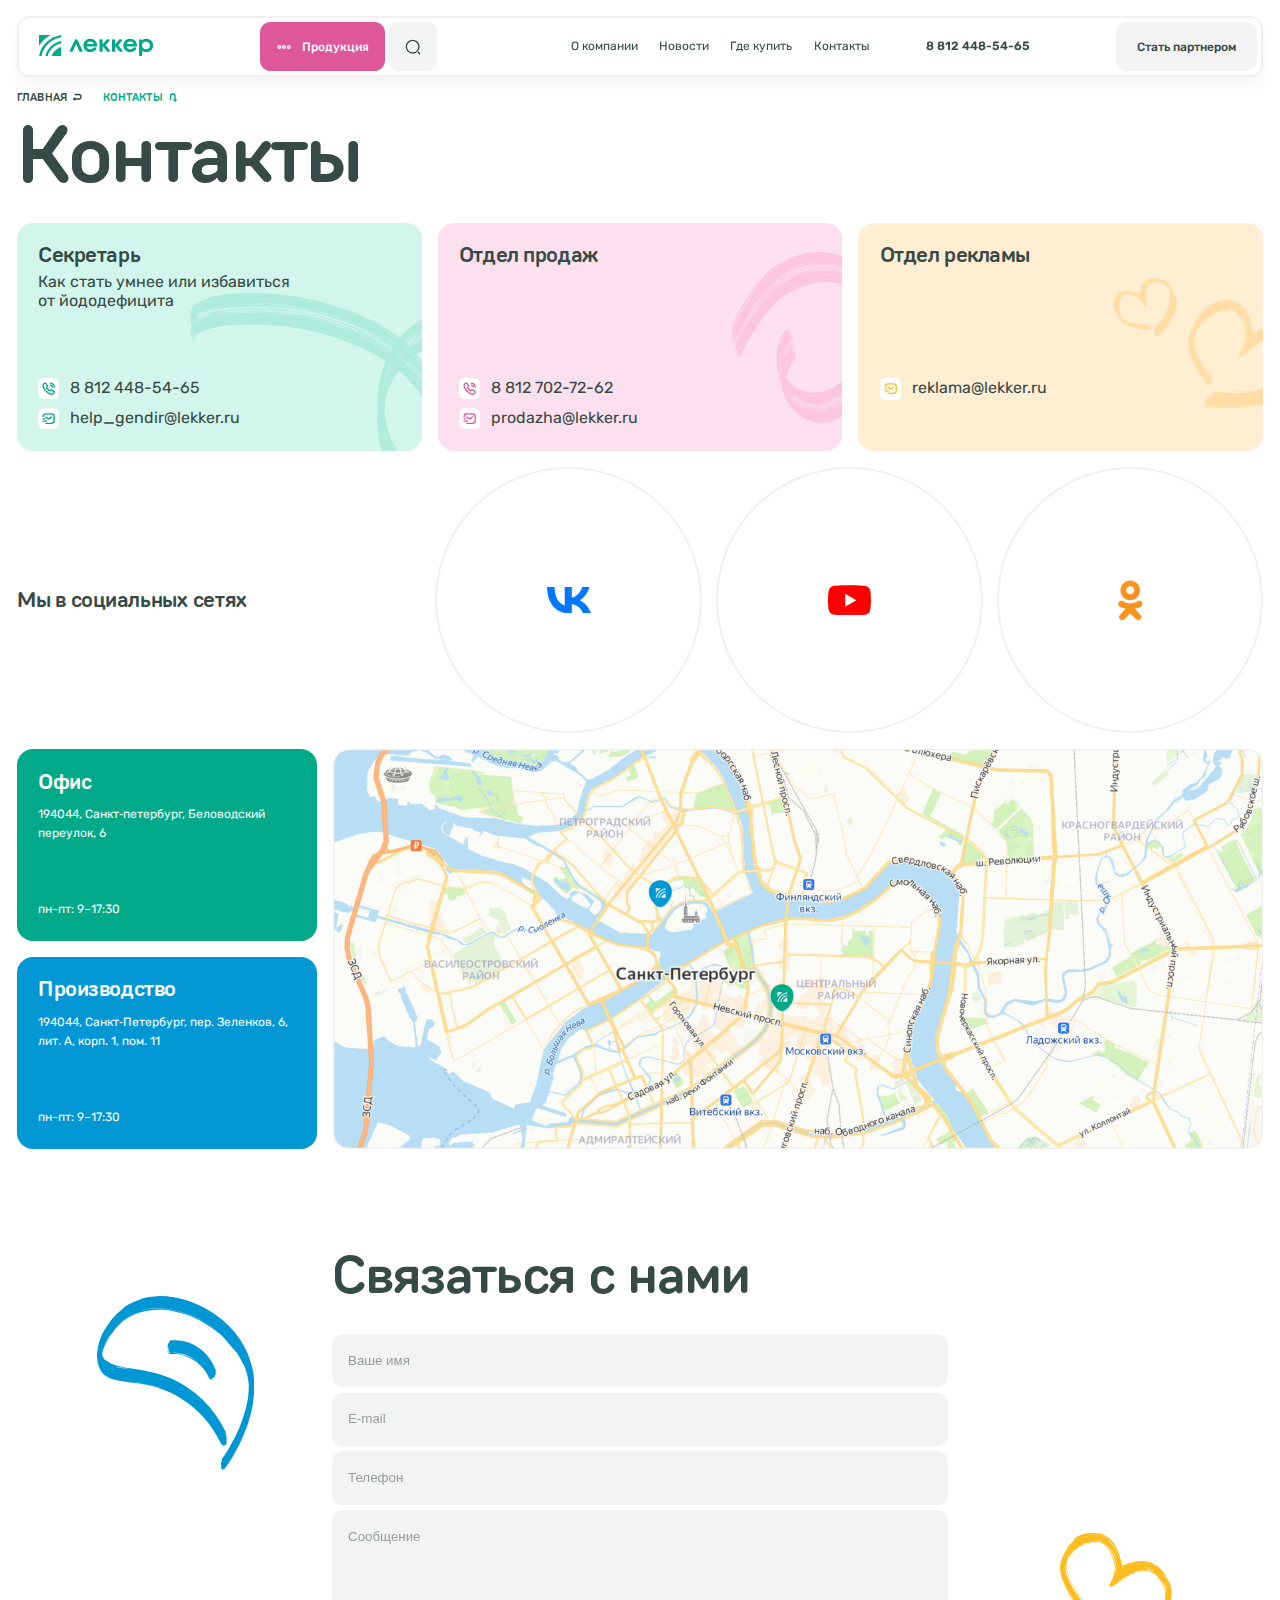
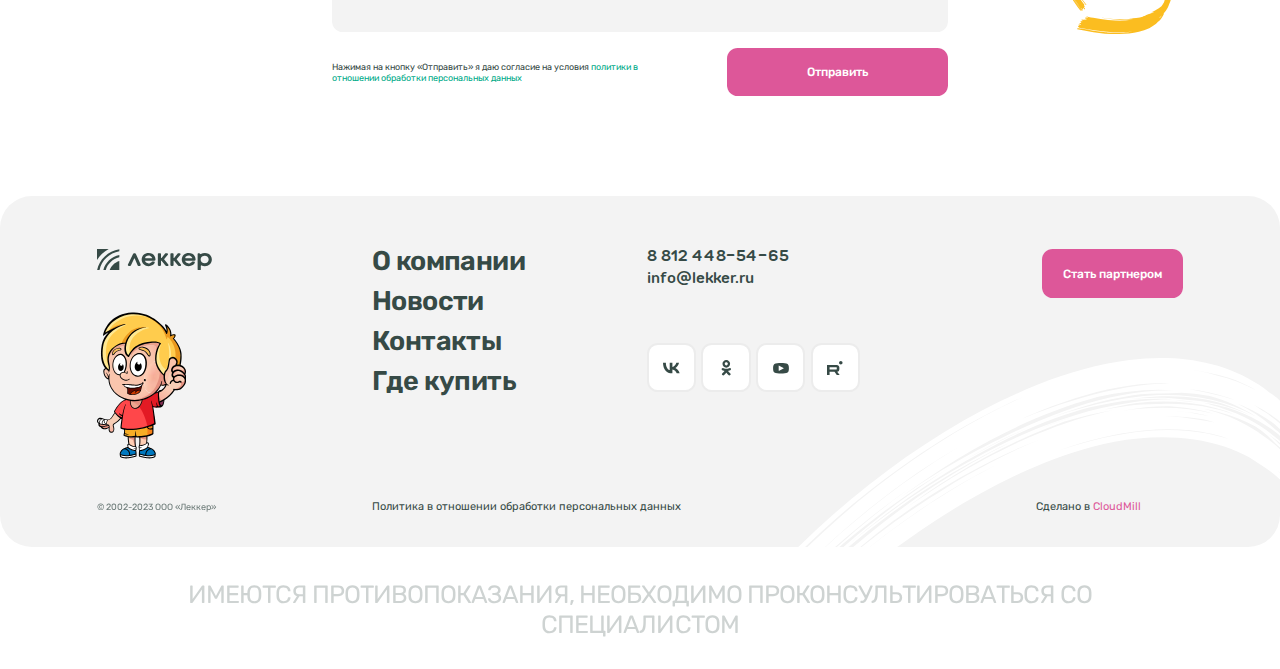
==== commit 6599353f: "Add files via upload" ====
--- a/contacts.html
+++ b/contacts.html
@@ -9,7 +9,7 @@
     <meta content="width=device-width, initial-scale=1" name="viewport">
     <meta content="ie=edge" http-equiv="x-ua-compatible">
     <link href="https://vitejs.dev/logo.svg" rel="icon" type="image/x-icon">
-    <script type="module" crossorigin src="assets/index-f3bf334c.js"></script>
+    <script type="module" crossorigin src="assets/index-6ab9de2b.js"></script>
     <link rel="stylesheet" href="styles/index.css">
   </head>
   <body>
@@ -55,7 +55,7 @@
         </div>
       </header>
       <main class="main">
-        <div class="section section_mt0">
+        <section class="section section_mt0">
           <div class="inner inner_no-max-w">
             <div class="breadcrumbs"><a class="breadcrumbs__item" href="/">
                 <div class="breadcrumbs__text">Главная</div>
@@ -76,8 +76,8 @@
               </div>
             </div>
           </div>
-        </div>
-        <div class="section section_mt0">
+        </section>
+        <section class="section section_mt0">
           <div class="inner inner_no-max-w">
             <div class="section-head">
               <h1 class="ui-h1">Контакты
@@ -185,8 +185,8 @@
               </div>
             </div>
           </div>
-        </div>
-        <div class="section section_mt-xxxs">
+        </section>
+        <section class="section section_mt-xxxs">
           <div class="inner inner_no-max-w">
             <div class="socials">
               <div class="section-head section-head_desktop-mb0">
@@ -207,8 +207,8 @@
               </div>
             </div>
           </div>
-        </div>
-        <div class="section section_mt-xxxs section_mt-xxxs-desktop">
+        </section>
+        <section class="section section_mt-xxxs section_mt-xxxs-desktop">
           <div class="inner inner_no-max-w">
             <div class="location">
               <div class="location__cards">
@@ -252,8 +252,8 @@
               </div>
             </div>
           </div>
-        </div>
-        <div class="section">
+        </section>
+        <section class="section">
           <div class="inner inner_xl">
             <form class="contact-form" action="" method="post" novalidate="">
               <div class="contact-form__inner">
@@ -322,7 +322,7 @@
               </div>
             </form>
           </div>
-        </div>
+        </section>
       </main>
       <div class="footer">
         <div class="footer__content">
--- a/styles/index.css
+++ b/styles/index.css
@@ -1 +1 @@
-.carousel{position:relative;-webkit-box-sizing:border-box;box-sizing:border-box}.carousel *,.carousel *:before,.carousel *:after{-webkit-box-sizing:inherit;box-sizing:inherit}.carousel.is-draggable{cursor:move;cursor:-webkit-grab;cursor:grab}.carousel.is-dragging{cursor:move;cursor:-webkit-grabbing;cursor:grabbing}.carousel__viewport{position:relative;overflow:hidden;max-width:100%;max-height:100%}.carousel__track{display:-webkit-box;display:-ms-flexbox;display:flex}.carousel__slide{-webkit-box-flex:0;-ms-flex:0 0 auto;flex:0 0 auto;width:var(--carousel-slide-width, 60%);max-width:100%;padding:1rem;position:relative;overflow-x:hidden;overflow-y:auto;-ms-scroll-chaining:none;overscroll-behavior:contain}.has-dots{margin-bottom:calc(.5rem + 22px)}.carousel__dots{margin:0 auto;padding:0;position:absolute;top:calc(100% + .5rem);left:0;right:0;display:-webkit-box;display:-ms-flexbox;display:flex;-webkit-box-pack:center;-ms-flex-pack:center;justify-content:center;list-style:none;-webkit-user-select:none;-moz-user-select:none;-ms-user-select:none;user-select:none}.carousel__dots .carousel__dot{margin:0;padding:0;display:block;position:relative;width:22px;height:22px;cursor:pointer}.carousel__dots .carousel__dot:after{content:"";width:8px;height:8px;border-radius:50%;position:absolute;top:50%;left:50%;-webkit-transform:translate(-50%,-50%);transform:translate(-50%,-50%);background-color:currentColor;opacity:.25;-webkit-transition:opacity .15s ease-in-out;transition:opacity .15s ease-in-out}.carousel__dots .carousel__dot.is-selected:after{opacity:1}.carousel__button{width:var(--carousel-button-width, 48px);height:var(--carousel-button-height, 48px);padding:0;border:0;display:-webkit-box;display:-ms-flexbox;display:flex;-webkit-box-pack:center;-ms-flex-pack:center;justify-content:center;-webkit-box-align:center;-ms-flex-align:center;align-items:center;pointer-events:all;cursor:pointer;color:var(--carousel-button-color, currentColor);background:var(--carousel-button-bg, transparent);border-radius:var(--carousel-button-border-radius, 50%);-webkit-box-shadow:var(--carousel-button-shadow, none);box-shadow:var(--carousel-button-shadow, none);-webkit-transition:opacity .15s ease;transition:opacity .15s ease}.carousel__button.is-prev,.carousel__button.is-next{position:absolute;top:50%;-webkit-transform:translateY(-50%);transform:translateY(-50%)}.carousel__button.is-prev{left:10px}.carousel__button.is-next{right:10px}.carousel__button[disabled]{cursor:default;opacity:.3}.carousel__button svg{width:var(--carousel-button-svg-width, 50%);height:var(--carousel-button-svg-height, 50%);fill:none;stroke:currentColor;stroke-width:var(--carousel-button-svg-stroke-width, 1.5);stroke-linejoin:bevel;stroke-linecap:round;-webkit-filter:var(--carousel-button-svg-filter, none);filter:var(--carousel-button-svg-filter, none);pointer-events:none}html.with-fancybox{scroll-behavior:auto}body.compensate-for-scrollbar{overflow:hidden!important;-ms-touch-action:none;touch-action:none}.fancybox__container{position:fixed;top:0;left:0;bottom:0;right:0;direction:ltr;margin:0;padding:env(safe-area-inset-top,0px) env(safe-area-inset-right,0px) env(safe-area-inset-bottom,0px) env(safe-area-inset-left,0px);-webkit-box-sizing:border-box;box-sizing:border-box;display:-webkit-box;display:-ms-flexbox;display:flex;-webkit-box-orient:vertical;-webkit-box-direction:normal;-ms-flex-direction:column;flex-direction:column;color:var(--fancybox-color, #fff);-webkit-tap-highlight-color:rgba(0,0,0,0);overflow:hidden;z-index:1050;outline:none;-webkit-transform-origin:top left;transform-origin:top left;--carousel-button-width: 48px;--carousel-button-height: 48px;--carousel-button-svg-width: 24px;--carousel-button-svg-height: 24px;--carousel-button-svg-stroke-width: 2.5;--carousel-button-svg-filter: drop-shadow(1px 1px 1px rgba(0, 0, 0, .4))}.fancybox__container *,.fancybox__container *:before,.fancybox__container *:after{-webkit-box-sizing:inherit;box-sizing:inherit}.fancybox__container :focus{outline:none}body:not(.is-using-mouse) .fancybox__container :focus{-webkit-box-shadow:0 0 0 1px #fff,0 0 0 2px var(--fancybox-accent-color, rgba(1, 210, 232, .94));box-shadow:0 0 0 1px #fff,0 0 0 2px var(--fancybox-accent-color, rgba(1, 210, 232, .94))}@media all and (min-width: 1024px){.fancybox__container{--carousel-button-width:48px;--carousel-button-height:48px;--carousel-button-svg-width:27px;--carousel-button-svg-height:27px}}.fancybox__backdrop{position:absolute;top:0;right:0;bottom:0;left:0;z-index:-1;background:var(--fancybox-bg, rgba(24, 24, 27, .92))}.fancybox__carousel{position:relative;-webkit-box-flex:1;-ms-flex:1 1 auto;flex:1 1 auto;min-height:0;height:100%;z-index:10}.fancybox__carousel.has-dots{margin-bottom:calc(.5rem + 22px)}.fancybox__viewport{position:relative;width:100%;height:100%;overflow:visible;cursor:default}.fancybox__track{display:-webkit-box;display:-ms-flexbox;display:flex;height:100%}.fancybox__slide{-webkit-box-flex:0;-ms-flex:0 0 auto;flex:0 0 auto;width:100%;max-width:100%;margin:0;padding:48px 8px 8px;position:relative;-ms-scroll-chaining:none;overscroll-behavior:contain;display:-webkit-box;display:-ms-flexbox;display:flex;-webkit-box-orient:vertical;-webkit-box-direction:normal;-ms-flex-direction:column;flex-direction:column;outline:0;overflow:auto;--carousel-button-width: 36px;--carousel-button-height: 36px;--carousel-button-svg-width: 22px;--carousel-button-svg-height: 22px}.fancybox__slide:before,.fancybox__slide:after{content:"";-webkit-box-flex:0;-ms-flex:0 0 0px;flex:0 0 0;margin:auto}@media all and (min-width: 1024px){.fancybox__slide{padding:64px 100px}}.fancybox__content{margin:0 env(safe-area-inset-right,0px) 0 env(safe-area-inset-left,0px);padding:36px;color:var(--fancybox-content-color, #374151);background:var(--fancybox-content-bg, #fff);position:relative;-ms-flex-item-align:center;align-self:center;display:-webkit-box;display:-ms-flexbox;display:flex;-webkit-box-orient:vertical;-webkit-box-direction:normal;-ms-flex-direction:column;flex-direction:column;z-index:20}.fancybox__content :focus:not(.carousel__button.is-close){outline:thin dotted;-webkit-box-shadow:none;box-shadow:none}.fancybox__caption{-ms-flex-item-align:center;align-self:center;max-width:100%;margin:0;padding:1rem 0 0;line-height:1.375;color:var(--fancybox-color, currentColor);visibility:visible;cursor:auto;-ms-flex-negative:0;flex-shrink:0;overflow-wrap:anywhere}.is-loading .fancybox__caption{visibility:hidden}.fancybox__container>.carousel__dots{top:100%;color:var(--fancybox-color, #fff)}.fancybox__nav .carousel__button{z-index:40}.fancybox__nav .carousel__button.is-next{right:8px}@media all and (min-width: 1024px){.fancybox__nav .carousel__button.is-next{right:40px}}.fancybox__nav .carousel__button.is-prev{left:8px}@media all and (min-width: 1024px){.fancybox__nav .carousel__button.is-prev{left:40px}}.carousel__button.is-close{position:absolute;top:8px;right:8px;top:calc(env(safe-area-inset-top,0px) + 8px);right:calc(env(safe-area-inset-right,0px) + 8px);z-index:40}@media all and (min-width: 1024px){.carousel__button.is-close{right:40px}}.fancybox__content>.carousel__button.is-close{position:absolute;top:-40px;right:0;color:var(--fancybox-color, #fff)}.fancybox__no-click,.fancybox__no-click button{pointer-events:none}.fancybox__spinner{position:absolute;top:50%;left:50%;-webkit-transform:translate(-50%,-50%);transform:translate(-50%,-50%);width:50px;height:50px;color:var(--fancybox-color, currentColor)}.fancybox__slide .fancybox__spinner{cursor:pointer;z-index:1053}.fancybox__spinner svg{-webkit-animation:fancybox-rotate 2s linear infinite;animation:fancybox-rotate 2s linear infinite;-webkit-transform-origin:center center;transform-origin:center center;position:absolute;top:0;right:0;bottom:0;left:0;margin:auto;width:100%;height:100%}.fancybox__spinner svg circle{fill:none;stroke-width:2.75;stroke-miterlimit:10;stroke-dasharray:1,200;stroke-dashoffset:0;-webkit-animation:fancybox-dash 1.5s ease-in-out infinite;animation:fancybox-dash 1.5s ease-in-out infinite;stroke-linecap:round;stroke:currentColor}@-webkit-keyframes fancybox-rotate{to{-webkit-transform:rotate(360deg);transform:rotate(360deg)}}@keyframes fancybox-rotate{to{-webkit-transform:rotate(360deg);transform:rotate(360deg)}}@-webkit-keyframes fancybox-dash{0%{stroke-dasharray:1,200;stroke-dashoffset:0}50%{stroke-dasharray:89,200;stroke-dashoffset:-35px}to{stroke-dasharray:89,200;stroke-dashoffset:-124px}}@keyframes fancybox-dash{0%{stroke-dasharray:1,200;stroke-dashoffset:0}50%{stroke-dasharray:89,200;stroke-dashoffset:-35px}to{stroke-dasharray:89,200;stroke-dashoffset:-124px}}.fancybox__backdrop,.fancybox__caption,.fancybox__nav,.carousel__dots,.carousel__button.is-close{opacity:var(--fancybox-opacity, 1)}.fancybox__container.is-animated[aria-hidden=false] .fancybox__backdrop,.fancybox__container.is-animated[aria-hidden=false] .fancybox__caption,.fancybox__container.is-animated[aria-hidden=false] .fancybox__nav,.fancybox__container.is-animated[aria-hidden=false] .carousel__dots,.fancybox__container.is-animated[aria-hidden=false] .carousel__button.is-close{-webkit-animation:.15s ease backwards fancybox-fadeIn;animation:.15s ease backwards fancybox-fadeIn}.fancybox__container.is-animated.is-closing .fancybox__backdrop,.fancybox__container.is-animated.is-closing .fancybox__caption,.fancybox__container.is-animated.is-closing .fancybox__nav,.fancybox__container.is-animated.is-closing .carousel__dots,.fancybox__container.is-animated.is-closing .carousel__button.is-close{-webkit-animation:.15s ease both fancybox-fadeOut;animation:.15s ease both fancybox-fadeOut}.fancybox-fadeIn{-webkit-animation:.15s ease both fancybox-fadeIn;animation:.15s ease both fancybox-fadeIn}.fancybox-fadeOut{-webkit-animation:.1s ease both fancybox-fadeOut;animation:.1s ease both fancybox-fadeOut}.fancybox-zoomInUp{-webkit-animation:.2s ease both fancybox-zoomInUp;animation:.2s ease both fancybox-zoomInUp}.fancybox-zoomOutDown{-webkit-animation:.15s ease both fancybox-zoomOutDown;animation:.15s ease both fancybox-zoomOutDown}.fancybox-throwOutUp{-webkit-animation:.15s ease both fancybox-throwOutUp;animation:.15s ease both fancybox-throwOutUp}.fancybox-throwOutDown{-webkit-animation:.15s ease both fancybox-throwOutDown;animation:.15s ease both fancybox-throwOutDown}@-webkit-keyframes fancybox-fadeIn{0%{opacity:0}to{opacity:1}}@keyframes fancybox-fadeIn{0%{opacity:0}to{opacity:1}}@-webkit-keyframes fancybox-fadeOut{to{opacity:0}}@keyframes fancybox-fadeOut{to{opacity:0}}@-webkit-keyframes fancybox-zoomInUp{0%{-webkit-transform:scale(.97) translate3d(0,16px,0);transform:scale(.97) translate3d(0,16px,0);opacity:0}to{-webkit-transform:scale(1) translate3d(0,0,0);transform:scale(1) translateZ(0);opacity:1}}@keyframes fancybox-zoomInUp{0%{-webkit-transform:scale(.97) translate3d(0,16px,0);transform:scale(.97) translate3d(0,16px,0);opacity:0}to{-webkit-transform:scale(1) translate3d(0,0,0);transform:scale(1) translateZ(0);opacity:1}}@-webkit-keyframes fancybox-zoomOutDown{to{-webkit-transform:scale(.97) translate3d(0,16px,0);transform:scale(.97) translate3d(0,16px,0);opacity:0}}@keyframes fancybox-zoomOutDown{to{-webkit-transform:scale(.97) translate3d(0,16px,0);transform:scale(.97) translate3d(0,16px,0);opacity:0}}@-webkit-keyframes fancybox-throwOutUp{to{-webkit-transform:translate3d(0,-30%,0);transform:translate3d(0,-30%,0);opacity:0}}@keyframes fancybox-throwOutUp{to{-webkit-transform:translate3d(0,-30%,0);transform:translate3d(0,-30%,0);opacity:0}}@-webkit-keyframes fancybox-throwOutDown{to{-webkit-transform:translate3d(0,30%,0);transform:translate3d(0,30%,0);opacity:0}}@keyframes fancybox-throwOutDown{to{-webkit-transform:translate3d(0,30%,0);transform:translate3d(0,30%,0);opacity:0}}.fancybox__carousel .carousel__slide{scrollbar-width:thin;scrollbar-color:#ccc rgba(255,255,255,.1)}.fancybox__carousel .carousel__slide::-webkit-scrollbar{width:8px;height:8px}.fancybox__carousel .carousel__slide::-webkit-scrollbar-track{background-color:#ffffff1a}.fancybox__carousel .carousel__slide::-webkit-scrollbar-thumb{background-color:#ccc;border-radius:2px;-webkit-box-shadow:inset 0 0 4px rgba(0,0,0,.2);box-shadow:inset 0 0 4px #0003}.fancybox__carousel.is-draggable .fancybox__slide,.fancybox__carousel.is-draggable .fancybox__slide .fancybox__content{cursor:move;cursor:-webkit-grab;cursor:grab}.fancybox__carousel.is-dragging .fancybox__slide,.fancybox__carousel.is-dragging .fancybox__slide .fancybox__content{cursor:move;cursor:-webkit-grabbing;cursor:grabbing}.fancybox__carousel .fancybox__slide .fancybox__content{cursor:auto}.fancybox__carousel .fancybox__slide.can-zoom_in .fancybox__content{cursor:-webkit-zoom-in;cursor:zoom-in}.fancybox__carousel .fancybox__slide.can-zoom_out .fancybox__content{cursor:-webkit-zoom-out;cursor:zoom-out}.fancybox__carousel .fancybox__slide.is-draggable .fancybox__content{cursor:move;cursor:-webkit-grab;cursor:grab}.fancybox__carousel .fancybox__slide.is-dragging .fancybox__content{cursor:move;cursor:-webkit-grabbing;cursor:grabbing}.fancybox__image{-webkit-transform-origin:0 0;transform-origin:0 0;-webkit-user-select:none;-moz-user-select:none;-ms-user-select:none;user-select:none;-webkit-transition:none;transition:none}.has-image .fancybox__content{padding:0;background:rgba(0,0,0,0);min-height:1px}.is-closing .has-image .fancybox__content{overflow:visible}.has-image[data-image-fit=contain]{overflow:visible;-ms-touch-action:none;touch-action:none}.has-image[data-image-fit=contain] .fancybox__content{-webkit-box-orient:horizontal;-webkit-box-direction:normal;-ms-flex-direction:row;flex-direction:row;-ms-flex-wrap:wrap;flex-wrap:wrap}.has-image[data-image-fit=contain] .fancybox__image{max-width:100%;max-height:100%;-o-object-fit:contain;object-fit:contain}.has-image[data-image-fit=contain-w]{overflow-x:hidden;overflow-y:auto}.has-image[data-image-fit=contain-w] .fancybox__content{min-height:auto}.has-image[data-image-fit=contain-w] .fancybox__image{max-width:100%;height:auto}.has-image[data-image-fit=cover]{overflow:visible;-ms-touch-action:none;touch-action:none}.has-image[data-image-fit=cover] .fancybox__content{width:100%;height:100%}.has-image[data-image-fit=cover] .fancybox__image{width:100%;height:100%;-o-object-fit:cover;object-fit:cover}.fancybox__carousel .fancybox__slide.has-iframe .fancybox__content,.fancybox__carousel .fancybox__slide.has-map .fancybox__content,.fancybox__carousel .fancybox__slide.has-pdf .fancybox__content,.fancybox__carousel .fancybox__slide.has-video .fancybox__content,.fancybox__carousel .fancybox__slide.has-html5video .fancybox__content{max-width:100%;-ms-flex-negative:1;flex-shrink:1;min-height:1px;overflow:visible}.fancybox__carousel .fancybox__slide.has-iframe .fancybox__content,.fancybox__carousel .fancybox__slide.has-map .fancybox__content,.fancybox__carousel .fancybox__slide.has-pdf .fancybox__content{width:100%;height:80%}.fancybox__carousel .fancybox__slide.has-video .fancybox__content,.fancybox__carousel .fancybox__slide.has-html5video .fancybox__content{width:960px;height:540px;max-width:100%;max-height:100%}.fancybox__carousel .fancybox__slide.has-map .fancybox__content,.fancybox__carousel .fancybox__slide.has-pdf .fancybox__content,.fancybox__carousel .fancybox__slide.has-video .fancybox__content,.fancybox__carousel .fancybox__slide.has-html5video .fancybox__content{padding:0;background:rgba(24,24,27,.9);color:#fff}.fancybox__carousel .fancybox__slide.has-map .fancybox__content{background:#e5e3df}.fancybox__html5video,.fancybox__iframe{border:0;display:block;height:100%;width:100%;background:rgba(0,0,0,0)}.fancybox-placeholder{position:absolute;width:1px;height:1px;padding:0;margin:-1px;overflow:hidden;clip:rect(0,0,0,0);white-space:nowrap;border-width:0}.fancybox__thumbs{-webkit-box-flex:0;-ms-flex:0 0 auto;flex:0 0 auto;position:relative;padding:0 3px;opacity:var(--fancybox-opacity, 1)}.fancybox__container.is-animated[aria-hidden=false] .fancybox__thumbs{-webkit-animation:.15s ease-in backwards fancybox-fadeIn;animation:.15s ease-in backwards fancybox-fadeIn}.fancybox__container.is-animated.is-closing .fancybox__thumbs{opacity:0}.fancybox__thumbs .carousel__slide{-webkit-box-flex:0;-ms-flex:0 0 auto;flex:0 0 auto;width:var(--fancybox-thumbs-width, 96px);margin:0;padding:8px 3px;-webkit-box-sizing:content-box;box-sizing:content-box;display:-webkit-box;display:-ms-flexbox;display:flex;-webkit-box-align:center;-ms-flex-align:center;align-items:center;-webkit-box-pack:center;-ms-flex-pack:center;justify-content:center;overflow:visible;cursor:pointer}.fancybox__thumbs .carousel__slide .fancybox__thumb:after{content:"";position:absolute;top:0;left:0;right:0;bottom:0;border-width:5px;border-style:solid;border-color:var(--fancybox-accent-color, rgba(34, 213, 233, .96));opacity:0;-webkit-transition:opacity .15s ease;transition:opacity .15s ease;border-radius:var(--fancybox-thumbs-border-radius, 4px)}.fancybox__thumbs .carousel__slide.is-nav-selected .fancybox__thumb:after{opacity:.92}.fancybox__thumbs .carousel__slide>*{pointer-events:none;-webkit-user-select:none;-moz-user-select:none;-ms-user-select:none;user-select:none}.fancybox__thumb{position:relative;width:100%;padding-top:calc(100%/(var(--fancybox-thumbs-ratio, 1.5)));background-size:cover;background-position:center center;background-color:#ffffff1a;background-repeat:no-repeat;border-radius:var(--fancybox-thumbs-border-radius, 4px)}.fancybox__toolbar{position:absolute;top:0;right:0;left:0;z-index:20;background:-webkit-gradient(linear,left bottom,left top,from(hsla(0deg,0%,0%,0)),color-stop(8.1%,hsla(0deg,0%,0%,.006)),color-stop(15.5%,hsla(0deg,0%,0%,.021)),color-stop(22.5%,hsla(0deg,0%,0%,.046)),color-stop(29%,hsla(0deg,0%,0%,.077)),color-stop(35.3%,hsla(0deg,0%,0%,.114)),color-stop(41.2%,hsla(0deg,0%,0%,.155)),color-stop(47.1%,hsla(0deg,0%,0%,.198)),color-stop(52.9%,hsla(0deg,0%,0%,.242)),color-stop(58.8%,hsla(0deg,0%,0%,.285)),color-stop(64.7%,hsla(0deg,0%,0%,.326)),color-stop(71%,hsla(0deg,0%,0%,.363)),color-stop(77.5%,hsla(0deg,0%,0%,.394)),color-stop(84.5%,hsla(0deg,0%,0%,.419)),color-stop(91.9%,hsla(0deg,0%,0%,.434)),to(hsla(0deg,0%,0%,.44)));background:linear-gradient(to top,hsla(0deg,0%,0%,0) 0%,hsla(0deg,0%,0%,.006) 8.1%,hsla(0deg,0%,0%,.021) 15.5%,hsla(0deg,0%,0%,.046) 22.5%,hsla(0deg,0%,0%,.077) 29%,hsla(0deg,0%,0%,.114) 35.3%,hsla(0deg,0%,0%,.155) 41.2%,hsla(0deg,0%,0%,.198) 47.1%,hsla(0deg,0%,0%,.242) 52.9%,hsla(0deg,0%,0%,.285) 58.8%,hsla(0deg,0%,0%,.326) 64.7%,hsla(0deg,0%,0%,.363) 71%,hsla(0deg,0%,0%,.394) 77.5%,hsla(0deg,0%,0%,.419) 84.5%,hsla(0deg,0%,0%,.434) 91.9%,hsla(0deg,0%,0%,.44) 100%);padding:0;-ms-touch-action:none;touch-action:none;display:-webkit-box;display:-ms-flexbox;display:flex;-webkit-box-pack:justify;-ms-flex-pack:justify;justify-content:space-between;--carousel-button-svg-width: 20px;--carousel-button-svg-height: 20px;opacity:var(--fancybox-opacity, 1);text-shadow:var(--fancybox-toolbar-text-shadow, 1px 1px 1px rgba(0, 0, 0, .4))}@media all and (min-width: 1024px){.fancybox__toolbar{padding:8px}}.fancybox__container.is-animated[aria-hidden=false] .fancybox__toolbar{-webkit-animation:.15s ease-in backwards fancybox-fadeIn;animation:.15s ease-in backwards fancybox-fadeIn}.fancybox__container.is-animated.is-closing .fancybox__toolbar{opacity:0}.fancybox__toolbar__items{display:-webkit-box;display:-ms-flexbox;display:flex}.fancybox__toolbar__items--left{margin-right:auto}.fancybox__toolbar__items--center{position:absolute;left:50%;-webkit-transform:translateX(-50%);transform:translate(-50%)}.fancybox__toolbar__items--right{margin-left:auto}@media (max-width: 640px){.fancybox__toolbar__items--center:not(:last-child){display:none}}.fancybox__counter{min-width:72px;padding:0 10px;line-height:var(--carousel-button-height, 48px);text-align:center;font-size:17px;font-variant-numeric:tabular-nums;-webkit-font-smoothing:subpixel-antialiased}.fancybox__progress{background:var(--fancybox-accent-color, rgba(34, 213, 233, .96));height:3px;left:0;position:absolute;right:0;top:0;-webkit-transform:scaleX(0);transform:scaleX(0);-webkit-transform-origin:0;transform-origin:0;-webkit-transition-property:-webkit-transform;transition-property:-webkit-transform;transition-property:transform;transition-property:transform,-webkit-transform;-webkit-transition-timing-function:linear;transition-timing-function:linear;z-index:30;-webkit-user-select:none;-moz-user-select:none;-ms-user-select:none;user-select:none}.fancybox__container:-webkit-full-screen::backdrop{opacity:0}.fancybox__container:-ms-fullscreen::backdrop{opacity:0}.fancybox__container:fullscreen::-webkit-backdrop{opacity:0}.fancybox__container:fullscreen::backdrop{opacity:0}.fancybox__button--fullscreen g:nth-child(2){display:none}.fancybox__container:-webkit-full-screen .fancybox__button--fullscreen g:nth-child(1){display:none}.fancybox__container:-ms-fullscreen .fancybox__button--fullscreen g:nth-child(1){display:none}.fancybox__container:fullscreen .fancybox__button--fullscreen g:nth-child(1){display:none}.fancybox__container:-webkit-full-screen .fancybox__button--fullscreen g:nth-child(2){display:block}.fancybox__container:-ms-fullscreen .fancybox__button--fullscreen g:nth-child(2){display:block}.fancybox__container:fullscreen .fancybox__button--fullscreen g:nth-child(2){display:block}.fancybox__button--slideshow g:nth-child(2){display:none}.fancybox__container.has-slideshow .fancybox__button--slideshow g:nth-child(1){display:none}.fancybox__container.has-slideshow .fancybox__button--slideshow g:nth-child(2){display:block}.flatpickr-calendar{background:transparent;opacity:0;display:none;text-align:center;visibility:hidden;padding:0;-webkit-animation:none;animation:none;direction:ltr;border:0;font-size:14px;line-height:24px;border-radius:5px;position:absolute;width:307.875px;-webkit-box-sizing:border-box;box-sizing:border-box;-ms-touch-action:manipulation;touch-action:manipulation;background:#fff;-webkit-box-shadow:1px 0 0 #e6e6e6,-1px 0 0 #e6e6e6,0 1px 0 #e6e6e6,0 -1px 0 #e6e6e6,0 3px 13px rgba(0,0,0,.08);box-shadow:1px 0 #e6e6e6,-1px 0 #e6e6e6,0 1px #e6e6e6,0 -1px #e6e6e6,0 3px 13px #00000014}.flatpickr-calendar.open,.flatpickr-calendar.inline{opacity:1;max-height:640px;visibility:visible}.flatpickr-calendar.open{display:inline-block;z-index:99999}.flatpickr-calendar.animate.open{-webkit-animation:fpFadeInDown .3s cubic-bezier(.23,1,.32,1);animation:fpFadeInDown .3s cubic-bezier(.23,1,.32,1)}.flatpickr-calendar.inline{display:block;position:relative;top:2px}.flatpickr-calendar.static{position:absolute;top:calc(100% + 2px)}.flatpickr-calendar.static.open{z-index:999;display:block}.flatpickr-calendar.multiMonth .flatpickr-days .dayContainer:nth-child(n+1) .flatpickr-day.inRange:nth-child(7n+7){-webkit-box-shadow:none!important;box-shadow:none!important}.flatpickr-calendar.multiMonth .flatpickr-days .dayContainer:nth-child(n+2) .flatpickr-day.inRange:nth-child(7n+1){-webkit-box-shadow:-2px 0 0 #e6e6e6,5px 0 0 #e6e6e6;box-shadow:-2px 0 #e6e6e6,5px 0 #e6e6e6}.flatpickr-calendar .hasWeeks .dayContainer,.flatpickr-calendar .hasTime .dayContainer{border-bottom:0;border-bottom-right-radius:0;border-bottom-left-radius:0}.flatpickr-calendar .hasWeeks .dayContainer{border-left:0}.flatpickr-calendar.hasTime .flatpickr-time{height:40px;border-top:1px solid #e6e6e6}.flatpickr-calendar.noCalendar.hasTime .flatpickr-time{height:auto}.flatpickr-calendar:before,.flatpickr-calendar:after{position:absolute;display:block;pointer-events:none;border:solid transparent;content:"";height:0;width:0;left:22px}.flatpickr-calendar.rightMost:before,.flatpickr-calendar.arrowRight:before,.flatpickr-calendar.rightMost:after,.flatpickr-calendar.arrowRight:after{left:auto;right:22px}.flatpickr-calendar.arrowCenter:before,.flatpickr-calendar.arrowCenter:after{left:50%;right:50%}.flatpickr-calendar:before{border-width:5px;margin:0 -5px}.flatpickr-calendar:after{border-width:4px;margin:0 -4px}.flatpickr-calendar.arrowTop:before,.flatpickr-calendar.arrowTop:after{bottom:100%}.flatpickr-calendar.arrowTop:before{border-bottom-color:#e6e6e6}.flatpickr-calendar.arrowTop:after{border-bottom-color:#fff}.flatpickr-calendar.arrowBottom:before,.flatpickr-calendar.arrowBottom:after{top:100%}.flatpickr-calendar.arrowBottom:before{border-top-color:#e6e6e6}.flatpickr-calendar.arrowBottom:after{border-top-color:#fff}.flatpickr-calendar:focus{outline:0}.flatpickr-wrapper{position:relative;display:inline-block}.flatpickr-months{display:-webkit-box;display:-ms-flexbox;display:flex}.flatpickr-months .flatpickr-month{background:transparent;color:#000000e6;fill:#000000e6;height:34px;line-height:1;text-align:center;position:relative;-webkit-user-select:none;-moz-user-select:none;-ms-user-select:none;user-select:none;overflow:hidden;-webkit-box-flex:1;-ms-flex:1;flex:1}.flatpickr-months .flatpickr-prev-month,.flatpickr-months .flatpickr-next-month{-webkit-user-select:none;-moz-user-select:none;-ms-user-select:none;user-select:none;text-decoration:none;cursor:pointer;position:absolute;top:0;height:34px;padding:10px;z-index:3;color:#000000e6;fill:#000000e6}.flatpickr-months .flatpickr-prev-month.flatpickr-disabled,.flatpickr-months .flatpickr-next-month.flatpickr-disabled{display:none}.flatpickr-months .flatpickr-prev-month i,.flatpickr-months .flatpickr-next-month i{position:relative}.flatpickr-months .flatpickr-prev-month.flatpickr-prev-month,.flatpickr-months .flatpickr-next-month.flatpickr-prev-month{left:0}.flatpickr-months .flatpickr-prev-month.flatpickr-next-month,.flatpickr-months .flatpickr-next-month.flatpickr-next-month{right:0}.flatpickr-months .flatpickr-prev-month:hover,.flatpickr-months .flatpickr-next-month:hover{color:#959ea9}.flatpickr-months .flatpickr-prev-month:hover svg,.flatpickr-months .flatpickr-next-month:hover svg{fill:#f64747}.flatpickr-months .flatpickr-prev-month svg,.flatpickr-months .flatpickr-next-month svg{width:14px;height:14px}.flatpickr-months .flatpickr-prev-month svg path,.flatpickr-months .flatpickr-next-month svg path{-webkit-transition:fill .1s;transition:fill .1s;fill:inherit}.numInputWrapper{position:relative;height:auto}.numInputWrapper input,.numInputWrapper span{display:inline-block}.numInputWrapper input{width:100%}.numInputWrapper input::-ms-clear{display:none}.numInputWrapper input::-webkit-outer-spin-button,.numInputWrapper input::-webkit-inner-spin-button{margin:0;-webkit-appearance:none}.numInputWrapper span{position:absolute;right:0;width:14px;padding:0 4px 0 2px;height:50%;line-height:50%;opacity:0;cursor:pointer;border:1px solid rgba(57,57,57,.15);-webkit-box-sizing:border-box;box-sizing:border-box}.numInputWrapper span:hover{background:rgba(0,0,0,.1)}.numInputWrapper span:active{background:rgba(0,0,0,.2)}.numInputWrapper span:after{display:block;content:"";position:absolute}.numInputWrapper span.arrowUp{top:0;border-bottom:0}.numInputWrapper span.arrowUp:after{border-left:4px solid transparent;border-right:4px solid transparent;border-bottom:4px solid rgba(57,57,57,.6);top:26%}.numInputWrapper span.arrowDown{top:50%}.numInputWrapper span.arrowDown:after{border-left:4px solid transparent;border-right:4px solid transparent;border-top:4px solid rgba(57,57,57,.6);top:40%}.numInputWrapper span svg{width:inherit;height:auto}.numInputWrapper span svg path{fill:#00000080}.numInputWrapper:hover{background:rgba(0,0,0,.05)}.numInputWrapper:hover span{opacity:1}.flatpickr-current-month{font-size:135%;line-height:inherit;font-weight:300;color:inherit;position:absolute;width:75%;left:12.5%;padding:7.48px 0 0;line-height:1;height:34px;display:inline-block;text-align:center;-webkit-transform:translate3d(0,0,0);transform:translateZ(0)}.flatpickr-current-month span.cur-month{font-family:inherit;font-weight:700;color:inherit;display:inline-block;margin-left:.5ch;padding:0}.flatpickr-current-month span.cur-month:hover{background:rgba(0,0,0,.05)}.flatpickr-current-month .numInputWrapper{width:6ch;width:7ch�;display:inline-block}.flatpickr-current-month .numInputWrapper span.arrowUp:after{border-bottom-color:#000000e6}.flatpickr-current-month .numInputWrapper span.arrowDown:after{border-top-color:#000000e6}.flatpickr-current-month input.cur-year{background:transparent;-webkit-box-sizing:border-box;box-sizing:border-box;color:inherit;cursor:text;padding:0 0 0 .5ch;margin:0;display:inline-block;font-size:inherit;font-family:inherit;font-weight:300;line-height:inherit;height:auto;border:0;border-radius:0;vertical-align:initial;-webkit-appearance:textfield;-moz-appearance:textfield;appearance:textfield}.flatpickr-current-month input.cur-year:focus{outline:0}.flatpickr-current-month input.cur-year[disabled],.flatpickr-current-month input.cur-year[disabled]:hover{font-size:100%;color:#00000080;background:transparent;pointer-events:none}.flatpickr-current-month .flatpickr-monthDropdown-months{appearance:menulist;background:transparent;border:none;border-radius:0;box-sizing:border-box;color:inherit;cursor:pointer;font-size:inherit;font-family:inherit;font-weight:300;height:auto;line-height:inherit;margin:-1px 0 0;outline:none;padding:0 0 0 .5ch;position:relative;vertical-align:initial;-webkit-box-sizing:border-box;-webkit-appearance:menulist;-moz-appearance:menulist;width:auto}.flatpickr-current-month .flatpickr-monthDropdown-months:focus,.flatpickr-current-month .flatpickr-monthDropdown-months:active{outline:none}.flatpickr-current-month .flatpickr-monthDropdown-months:hover{background:rgba(0,0,0,.05)}.flatpickr-current-month .flatpickr-monthDropdown-months .flatpickr-monthDropdown-month{background-color:transparent;outline:none;padding:0}.flatpickr-weekdays{background:transparent;text-align:center;overflow:hidden;width:100%;display:-webkit-box;display:-ms-flexbox;display:flex;-webkit-box-align:center;-ms-flex-align:center;align-items:center;height:28px}.flatpickr-weekdays .flatpickr-weekdaycontainer{display:-webkit-box;display:-ms-flexbox;display:flex;-webkit-box-flex:1;-ms-flex:1;flex:1}span.flatpickr-weekday{cursor:default;font-size:90%;background:transparent;color:#0000008a;line-height:1;margin:0;text-align:center;display:block;-webkit-box-flex:1;-ms-flex:1;flex:1;font-weight:bolder}.dayContainer,.flatpickr-weeks{padding:1px 0 0}.flatpickr-days{position:relative;overflow:hidden;display:-webkit-box;display:-ms-flexbox;display:flex;-webkit-box-align:start;-ms-flex-align:start;align-items:flex-start;width:307.875px}.flatpickr-days:focus{outline:0}.dayContainer{padding:0;outline:0;text-align:left;width:307.875px;min-width:307.875px;max-width:307.875px;-webkit-box-sizing:border-box;box-sizing:border-box;display:inline-block;display:-ms-flexbox;display:-webkit-box;display:flex;flex-wrap:wrap;-ms-flex-wrap:wrap;-ms-flex-pack:justify;justify-content:space-around;-webkit-transform:translate3d(0,0,0);transform:translateZ(0);opacity:1}.dayContainer+.dayContainer{-webkit-box-shadow:-1px 0 0 #e6e6e6;box-shadow:-1px 0 #e6e6e6}.flatpickr-day{background:none;border:1px solid transparent;border-radius:150px;-webkit-box-sizing:border-box;box-sizing:border-box;color:#393939;cursor:pointer;font-weight:400;width:14.2857143%;-ms-flex-preferred-size:14.2857143%;flex-basis:14.2857143%;max-width:39px;height:39px;line-height:39px;margin:0;display:inline-block;position:relative;-webkit-box-pack:center;-ms-flex-pack:center;justify-content:center;text-align:center}.flatpickr-day.inRange,.flatpickr-day.prevMonthDay.inRange,.flatpickr-day.nextMonthDay.inRange,.flatpickr-day.today.inRange,.flatpickr-day.prevMonthDay.today.inRange,.flatpickr-day.nextMonthDay.today.inRange,.flatpickr-day:hover,.flatpickr-day.prevMonthDay:hover,.flatpickr-day.nextMonthDay:hover,.flatpickr-day:focus,.flatpickr-day.prevMonthDay:focus,.flatpickr-day.nextMonthDay:focus{cursor:pointer;outline:0;background:#e6e6e6;border-color:#e6e6e6}.flatpickr-day.today{border-color:#959ea9}.flatpickr-day.today:hover,.flatpickr-day.today:focus{border-color:#959ea9;background:#959ea9;color:#fff}.flatpickr-day.selected,.flatpickr-day.startRange,.flatpickr-day.endRange,.flatpickr-day.selected.inRange,.flatpickr-day.startRange.inRange,.flatpickr-day.endRange.inRange,.flatpickr-day.selected:focus,.flatpickr-day.startRange:focus,.flatpickr-day.endRange:focus,.flatpickr-day.selected:hover,.flatpickr-day.startRange:hover,.flatpickr-day.endRange:hover,.flatpickr-day.selected.prevMonthDay,.flatpickr-day.startRange.prevMonthDay,.flatpickr-day.endRange.prevMonthDay,.flatpickr-day.selected.nextMonthDay,.flatpickr-day.startRange.nextMonthDay,.flatpickr-day.endRange.nextMonthDay{background:#569ff7;-webkit-box-shadow:none;box-shadow:none;color:#fff;border-color:#569ff7}.flatpickr-day.selected.startRange,.flatpickr-day.startRange.startRange,.flatpickr-day.endRange.startRange{border-radius:50px 0 0 50px}.flatpickr-day.selected.endRange,.flatpickr-day.startRange.endRange,.flatpickr-day.endRange.endRange{border-radius:0 50px 50px 0}.flatpickr-day.selected.startRange+.endRange:not(:nth-child(7n+1)),.flatpickr-day.startRange.startRange+.endRange:not(:nth-child(7n+1)),.flatpickr-day.endRange.startRange+.endRange:not(:nth-child(7n+1)){-webkit-box-shadow:-10px 0 0 #569ff7;box-shadow:-10px 0 #569ff7}.flatpickr-day.selected.startRange.endRange,.flatpickr-day.startRange.startRange.endRange,.flatpickr-day.endRange.startRange.endRange{border-radius:50px}.flatpickr-day.inRange{border-radius:0;-webkit-box-shadow:-5px 0 0 #e6e6e6,5px 0 0 #e6e6e6;box-shadow:-5px 0 #e6e6e6,5px 0 #e6e6e6}.flatpickr-day.flatpickr-disabled,.flatpickr-day.flatpickr-disabled:hover,.flatpickr-day.prevMonthDay,.flatpickr-day.nextMonthDay,.flatpickr-day.notAllowed,.flatpickr-day.notAllowed.prevMonthDay,.flatpickr-day.notAllowed.nextMonthDay{color:#3939394d;background:transparent;border-color:transparent;cursor:default}.flatpickr-day.flatpickr-disabled,.flatpickr-day.flatpickr-disabled:hover{cursor:not-allowed;color:#3939391a}.flatpickr-day.week.selected{border-radius:0;-webkit-box-shadow:-5px 0 0 #569ff7,5px 0 0 #569ff7;box-shadow:-5px 0 #569ff7,5px 0 #569ff7}.flatpickr-day.hidden{visibility:hidden}.rangeMode .flatpickr-day{margin-top:1px}.flatpickr-weekwrapper{float:left}.flatpickr-weekwrapper .flatpickr-weeks{padding:0 12px;-webkit-box-shadow:1px 0 0 #e6e6e6;box-shadow:1px 0 #e6e6e6}.flatpickr-weekwrapper .flatpickr-weekday{float:none;width:100%;line-height:28px}.flatpickr-weekwrapper span.flatpickr-day,.flatpickr-weekwrapper span.flatpickr-day:hover{display:block;width:100%;max-width:none;color:#3939394d;background:transparent;cursor:default;border:none}.flatpickr-innerContainer{display:block;display:-webkit-box;display:-ms-flexbox;display:flex;-webkit-box-sizing:border-box;box-sizing:border-box;overflow:hidden}.flatpickr-rContainer{display:inline-block;padding:0;-webkit-box-sizing:border-box;box-sizing:border-box}.flatpickr-time{text-align:center;outline:0;display:block;height:0;line-height:40px;max-height:40px;-webkit-box-sizing:border-box;box-sizing:border-box;overflow:hidden;display:-webkit-box;display:-ms-flexbox;display:flex}.flatpickr-time:after{content:"";display:table;clear:both}.flatpickr-time .numInputWrapper{-webkit-box-flex:1;-ms-flex:1;flex:1;width:40%;height:40px;float:left}.flatpickr-time .numInputWrapper span.arrowUp:after{border-bottom-color:#393939}.flatpickr-time .numInputWrapper span.arrowDown:after{border-top-color:#393939}.flatpickr-time.hasSeconds .numInputWrapper{width:26%}.flatpickr-time.time24hr .numInputWrapper{width:49%}.flatpickr-time input{background:transparent;-webkit-box-shadow:none;box-shadow:none;border:0;border-radius:0;text-align:center;margin:0;padding:0;height:inherit;line-height:inherit;color:#393939;font-size:14px;position:relative;-webkit-box-sizing:border-box;box-sizing:border-box;-webkit-appearance:textfield;-moz-appearance:textfield;appearance:textfield}.flatpickr-time input.flatpickr-hour{font-weight:700}.flatpickr-time input.flatpickr-minute,.flatpickr-time input.flatpickr-second{font-weight:400}.flatpickr-time input:focus{outline:0;border:0}.flatpickr-time .flatpickr-time-separator,.flatpickr-time .flatpickr-am-pm{height:inherit;float:left;line-height:inherit;color:#393939;font-weight:700;width:2%;-webkit-user-select:none;-moz-user-select:none;-ms-user-select:none;user-select:none;-webkit-align-self:center;-ms-flex-item-align:center;align-self:center}.flatpickr-time .flatpickr-am-pm{outline:0;width:18%;cursor:pointer;text-align:center;font-weight:400}.flatpickr-time input:hover,.flatpickr-time .flatpickr-am-pm:hover,.flatpickr-time input:focus,.flatpickr-time .flatpickr-am-pm:focus{background:#eee}.flatpickr-input[readonly]{cursor:pointer}@-webkit-keyframes fpFadeInDown{0%{opacity:0;-webkit-transform:translate3d(0,-20px,0);transform:translate3d(0,-20px,0)}to{opacity:1;-webkit-transform:translate3d(0,0,0);transform:translateZ(0)}}@keyframes fpFadeInDown{0%{opacity:0;-webkit-transform:translate3d(0,-20px,0);transform:translate3d(0,-20px,0)}to{opacity:1;-webkit-transform:translate3d(0,0,0);transform:translateZ(0)}}@font-face{font-family:swiper-icons;src:url(data:application/font-woff;charset=utf-8;base64,\ [base64]//wADZ2x5ZgAAAywAAADMAAAD2MHtryVoZWFkAAABbAAAADAAAAA2E2+eoWhoZWEAAAGcAAAAHwAAACQC9gDzaG10eAAAAigAAAAZAAAArgJkABFsb2NhAAAC0AAAAFoAAABaFQAUGG1heHAAAAG8AAAAHwAAACAAcABAbmFtZQAAA/gAAAE5AAACXvFdBwlwb3N0AAAFNAAAAGIAAACE5s74hXjaY2BkYGAAYpf5Hu/j+W2+MnAzMYDAzaX6QjD6/4//Bxj5GA8AuRwMYGkAPywL13jaY2BkYGA88P8Agx4j+/8fQDYfA1AEBWgDAIB2BOoAeNpjYGRgYNBh4GdgYgABEMnIABJzYNADCQAACWgAsQB42mNgYfzCOIGBlYGB0YcxjYGBwR1Kf2WQZGhhYGBiYGVmgAFGBiQQkOaawtDAoMBQxXjg/wEGPcYDDA4wNUA2CCgwsAAAO4EL6gAAeNpj2M0gyAACqxgGNWBkZ2D4/wMA+xkDdgAAAHjaY2BgYGaAYBkGRgYQiAHyGMF8FgYHIM3DwMHABGQrMOgyWDLEM1T9/w8UBfEMgLzE////P/5//f/V/xv+r4eaAAeMbAxwIUYmIMHEgKYAYjUcsDAwsLKxc3BycfPw8jEQA/[base64]/uznmfPFBNODM2K7MTQ45YEAZqGP81AmGGcF3iPqOop0r1SPTaTbVkfUe4HXj97wYE+yNwWYxwWu4v1ugWHgo3S1XdZEVqWM7ET0cfnLGxWfkgR42o2PvWrDMBSFj/IHLaF0zKjRgdiVMwScNRAoWUoH78Y2icB/yIY09An6AH2Bdu/UB+yxopYshQiEvnvu0dURgDt8QeC8PDw7Fpji3fEA4z/PEJ6YOB5hKh4dj3EvXhxPqH/SKUY3rJ7srZ4FZnh1PMAtPhwP6fl2PMJMPDgeQ4rY8YT6Gzao0eAEA409DuggmTnFnOcSCiEiLMgxCiTI6Cq5DZUd3Qmp10vO0LaLTd2cjN4fOumlc7lUYbSQcZFkutRG7g6JKZKy0RmdLY680CDnEJ+UMkpFFe1RN7nxdVpXrC4aTtnaurOnYercZg2YVmLN/d/gczfEimrE/fs/bOuq29Zmn8tloORaXgZgGa78yO9/cnXm2BpaGvq25Dv9S4E9+5SIc9PqupJKhYFSSl47+Qcr1mYNAAAAeNptw0cKwkAAAMDZJA8Q7OUJvkLsPfZ6zFVERPy8qHh2YER+3i/BP83vIBLLySsoKimrqKqpa2hp6+jq6RsYGhmbmJqZSy0sraxtbO3sHRydnEMU4uR6yx7JJXveP7WrDycAAAAAAAH//wACeNpjYGRgYOABYhkgZgJCZgZNBkYGLQZtIJsFLMYAAAw3ALgAeNolizEKgDAQBCchRbC2sFER0YD6qVQiBCv/H9ezGI6Z5XBAw8CBK/m5iQQVauVbXLnOrMZv2oLdKFa8Pjuru2hJzGabmOSLzNMzvutpB3N42mNgZGBg4GKQYzBhYMxJLMlj4GBgAYow/P/PAJJhLM6sSoWKfWCAAwDAjgbRAAB42mNgYGBkAIIbCZo5IPrmUn0hGA0AO8EFTQAA);font-weight:400;font-style:normal}:root{--swiper-theme-color:#007aff}.swiper,swiper-container{margin-left:auto;margin-right:auto;position:relative;overflow:hidden;list-style:none;padding:0;z-index:1;display:block}.swiper-vertical>.swiper-wrapper{-webkit-box-orient:vertical;-webkit-box-direction:normal;-ms-flex-direction:column;flex-direction:column}.swiper-wrapper{position:relative;width:100%;height:100%;z-index:1;display:-webkit-box;display:-ms-flexbox;display:flex;-webkit-transition-property:-webkit-transform;transition-property:-webkit-transform;transition-property:transform;transition-property:transform,-webkit-transform;-webkit-transition-timing-function:var(--swiper-wrapper-transition-timing-function,initial);transition-timing-function:var(--swiper-wrapper-transition-timing-function,initial);-webkit-box-sizing:content-box;box-sizing:content-box}.swiper-android .swiper-slide,.swiper-wrapper{-webkit-transform:translate3d(0px,0,0);transform:translateZ(0)}.swiper-horizontal{-ms-touch-action:pan-y;touch-action:pan-y}.swiper-vertical{-ms-touch-action:pan-x;touch-action:pan-x}.swiper-slide,swiper-slide{-ms-flex-negative:0;flex-shrink:0;width:100%;height:100%;position:relative;-webkit-transition-property:-webkit-transform;transition-property:-webkit-transform;transition-property:transform;transition-property:transform,-webkit-transform;display:block}.swiper-slide-invisible-blank{visibility:hidden}.swiper-autoheight,.swiper-autoheight .swiper-slide{height:auto}.swiper-autoheight .swiper-wrapper{-webkit-box-align:start;-ms-flex-align:start;align-items:flex-start;-webkit-transition-property:height,-webkit-transform;transition-property:height,-webkit-transform;transition-property:transform,height;transition-property:transform,height,-webkit-transform}.swiper-backface-hidden .swiper-slide{-webkit-transform:translateZ(0);transform:translateZ(0);-webkit-backface-visibility:hidden;backface-visibility:hidden}.swiper-3d.swiper-css-mode .swiper-wrapper{-webkit-perspective:1200px;perspective:1200px}.swiper-3d .swiper-wrapper{-webkit-transform-style:preserve-3d;transform-style:preserve-3d}.swiper-3d{-webkit-perspective:1200px;perspective:1200px}.swiper-3d .swiper-cube-shadow,.swiper-3d .swiper-slide,.swiper-3d .swiper-slide-shadow,.swiper-3d .swiper-slide-shadow-bottom,.swiper-3d .swiper-slide-shadow-left,.swiper-3d .swiper-slide-shadow-right,.swiper-3d .swiper-slide-shadow-top{-webkit-transform-style:preserve-3d;transform-style:preserve-3d}.swiper-3d .swiper-slide-shadow,.swiper-3d .swiper-slide-shadow-bottom,.swiper-3d .swiper-slide-shadow-left,.swiper-3d .swiper-slide-shadow-right,.swiper-3d .swiper-slide-shadow-top{position:absolute;left:0;top:0;width:100%;height:100%;pointer-events:none;z-index:10}.swiper-3d .swiper-slide-shadow{background:rgba(0,0,0,.15)}.swiper-3d .swiper-slide-shadow-left{background-image:-webkit-gradient(linear,right top,left top,from(rgba(0,0,0,.5)),to(rgba(0,0,0,0)));background-image:linear-gradient(to left,rgba(0,0,0,.5),rgba(0,0,0,0))}.swiper-3d .swiper-slide-shadow-right{background-image:-webkit-gradient(linear,left top,right top,from(rgba(0,0,0,.5)),to(rgba(0,0,0,0)));background-image:linear-gradient(to right,rgba(0,0,0,.5),rgba(0,0,0,0))}.swiper-3d .swiper-slide-shadow-top{background-image:-webkit-gradient(linear,left bottom,left top,from(rgba(0,0,0,.5)),to(rgba(0,0,0,0)));background-image:linear-gradient(to top,rgba(0,0,0,.5),rgba(0,0,0,0))}.swiper-3d .swiper-slide-shadow-bottom{background-image:-webkit-gradient(linear,left top,left bottom,from(rgba(0,0,0,.5)),to(rgba(0,0,0,0)));background-image:linear-gradient(to bottom,rgba(0,0,0,.5),rgba(0,0,0,0))}.swiper-css-mode>.swiper-wrapper{overflow:auto;scrollbar-width:none;-ms-overflow-style:none}.swiper-css-mode>.swiper-wrapper::-webkit-scrollbar{display:none}.swiper-css-mode>.swiper-wrapper>.swiper-slide{scroll-snap-align:start start}.swiper-horizontal.swiper-css-mode>.swiper-wrapper{-ms-scroll-snap-type:x mandatory;scroll-snap-type:x mandatory}.swiper-vertical.swiper-css-mode>.swiper-wrapper{-ms-scroll-snap-type:y mandatory;scroll-snap-type:y mandatory}.swiper-centered>.swiper-wrapper:before{content:"";-ms-flex-negative:0;flex-shrink:0;-webkit-box-ordinal-group:10000;-ms-flex-order:9999;order:9999}.swiper-centered>.swiper-wrapper>.swiper-slide{scroll-snap-align:center center;scroll-snap-stop:always}.swiper-centered.swiper-horizontal>.swiper-wrapper>.swiper-slide:first-child{-webkit-margin-start:var(--swiper-centered-offset-before);margin-inline-start:var(--swiper-centered-offset-before)}.swiper-centered.swiper-horizontal>.swiper-wrapper:before{height:100%;min-height:1px;width:var(--swiper-centered-offset-after)}.swiper-centered.swiper-vertical>.swiper-wrapper>.swiper-slide:first-child{-webkit-margin-before:var(--swiper-centered-offset-before);margin-block-start:var(--swiper-centered-offset-before)}.swiper-centered.swiper-vertical>.swiper-wrapper:before{width:100%;min-width:1px;height:var(--swiper-centered-offset-after)}.swiper-lazy-preloader{width:42px;height:42px;position:absolute;left:50%;top:50%;margin-left:-21px;margin-top:-21px;z-index:10;-webkit-transform-origin:50%;transform-origin:50%;-webkit-box-sizing:border-box;box-sizing:border-box;border:4px solid var(--swiper-preloader-color,var(--swiper-theme-color));border-radius:50%;border-top-color:transparent}.swiper-watch-progress .swiper-slide-visible .swiper-lazy-preloader,.swiper:not(.swiper-watch-progress) .swiper-lazy-preloader,swiper-container:not(.swiper-watch-progress) .swiper-lazy-preloader{-webkit-animation:swiper-preloader-spin 1s infinite linear;animation:swiper-preloader-spin 1s infinite linear}.swiper-lazy-preloader-white{--swiper-preloader-color:#fff}.swiper-lazy-preloader-black{--swiper-preloader-color:#000}@-webkit-keyframes swiper-preloader-spin{0%{-webkit-transform:rotate(0deg);transform:rotate(0)}to{-webkit-transform:rotate(360deg);transform:rotate(360deg)}}@keyframes swiper-preloader-spin{0%{-webkit-transform:rotate(0deg);transform:rotate(0)}to{-webkit-transform:rotate(360deg);transform:rotate(360deg)}}.swiper-virtual .swiper-slide{-webkit-backface-visibility:hidden;-webkit-transform:translateZ(0);transform:translateZ(0)}.swiper-virtual.swiper-css-mode .swiper-wrapper:after{content:"";position:absolute;left:0;top:0;pointer-events:none}.swiper-virtual.swiper-css-mode.swiper-horizontal .swiper-wrapper:after{height:1px;width:var(--swiper-virtual-size)}.swiper-virtual.swiper-css-mode.swiper-vertical .swiper-wrapper:after{width:1px;height:var(--swiper-virtual-size)}:root{--swiper-navigation-size:44px}.swiper-button-next,.swiper-button-prev{position:absolute;top:var(--swiper-navigation-top-offset,50%);width:calc(var(--swiper-navigation-size)/ 44 * 27);height:var(--swiper-navigation-size);margin-top:calc(0px - (var(--swiper-navigation-size)/ 2));z-index:10;cursor:pointer;display:-webkit-box;display:-ms-flexbox;display:flex;-webkit-box-align:center;-ms-flex-align:center;align-items:center;-webkit-box-pack:center;-ms-flex-pack:center;justify-content:center;color:var(--swiper-navigation-color,var(--swiper-theme-color))}.swiper-button-next.swiper-button-disabled,.swiper-button-prev.swiper-button-disabled{opacity:.35;cursor:auto;pointer-events:none}.swiper-button-next.swiper-button-hidden,.swiper-button-prev.swiper-button-hidden{opacity:0;cursor:auto;pointer-events:none}.swiper-navigation-disabled .swiper-button-next,.swiper-navigation-disabled .swiper-button-prev{display:none!important}.swiper-button-next:after,.swiper-button-prev:after{font-family:swiper-icons;font-size:var(--swiper-navigation-size);text-transform:none!important;letter-spacing:0;font-variant:initial;line-height:1}.swiper-button-prev,.swiper-rtl .swiper-button-next{left:var(--swiper-navigation-sides-offset,10px);right:auto}.swiper-button-prev:after,.swiper-rtl .swiper-button-next:after{content:"prev"}.swiper-button-next,.swiper-rtl .swiper-button-prev{right:var(--swiper-navigation-sides-offset,10px);left:auto}.swiper-button-next:after,.swiper-rtl .swiper-button-prev:after{content:"next"}.swiper-button-lock{display:none}.swiper-pagination{position:absolute;text-align:center;-webkit-transition:.3s opacity;transition:.3s opacity;-webkit-transform:translate3d(0,0,0);transform:translateZ(0);z-index:10}.swiper-pagination.swiper-pagination-hidden{opacity:0}.swiper-pagination-disabled>.swiper-pagination,.swiper-pagination.swiper-pagination-disabled{display:none!important}.swiper-horizontal>.swiper-pagination-bullets,.swiper-pagination-bullets.swiper-pagination-horizontal,.swiper-pagination-custom,.swiper-pagination-fraction{bottom:var(--swiper-pagination-bottom,8px);top:var(--swiper-pagination-top,auto);left:0;width:100%}.swiper-pagination-bullets-dynamic{overflow:hidden;font-size:0}.swiper-pagination-bullets-dynamic .swiper-pagination-bullet{-webkit-transform:scale(.33);transform:scale(.33);position:relative}.swiper-pagination-bullets-dynamic .swiper-pagination-bullet-active,.swiper-pagination-bullets-dynamic .swiper-pagination-bullet-active-main{-webkit-transform:scale(1);transform:scale(1)}.swiper-pagination-bullets-dynamic .swiper-pagination-bullet-active-prev{-webkit-transform:scale(.66);transform:scale(.66)}.swiper-pagination-bullets-dynamic .swiper-pagination-bullet-active-prev-prev{-webkit-transform:scale(.33);transform:scale(.33)}.swiper-pagination-bullets-dynamic .swiper-pagination-bullet-active-next{-webkit-transform:scale(.66);transform:scale(.66)}.swiper-pagination-bullets-dynamic .swiper-pagination-bullet-active-next-next{-webkit-transform:scale(.33);transform:scale(.33)}.swiper-pagination-bullet{width:var(--swiper-pagination-bullet-width,var(--swiper-pagination-bullet-size,8px));height:var(--swiper-pagination-bullet-height,var(--swiper-pagination-bullet-size,8px));display:inline-block;border-radius:var(--swiper-pagination-bullet-border-radius,50%);background:var(--swiper-pagination-bullet-inactive-color,#000);opacity:var(--swiper-pagination-bullet-inactive-opacity, .2)}button.swiper-pagination-bullet{border:none;margin:0;padding:0;-webkit-box-shadow:none;box-shadow:none;-webkit-appearance:none;-moz-appearance:none;appearance:none}.swiper-pagination-clickable .swiper-pagination-bullet{cursor:pointer}.swiper-pagination-bullet:only-child{display:none!important}.swiper-pagination-bullet-active{opacity:var(--swiper-pagination-bullet-opacity, 1);background:var(--swiper-pagination-color,var(--swiper-theme-color))}.swiper-pagination-vertical.swiper-pagination-bullets,.swiper-vertical>.swiper-pagination-bullets{right:var(--swiper-pagination-right,8px);left:var(--swiper-pagination-left,auto);top:50%;-webkit-transform:translate3d(0px,-50%,0);transform:translate3d(0,-50%,0)}.swiper-pagination-vertical.swiper-pagination-bullets .swiper-pagination-bullet,.swiper-vertical>.swiper-pagination-bullets .swiper-pagination-bullet{margin:var(--swiper-pagination-bullet-vertical-gap,6px) 0;display:block}.swiper-pagination-vertical.swiper-pagination-bullets.swiper-pagination-bullets-dynamic,.swiper-vertical>.swiper-pagination-bullets.swiper-pagination-bullets-dynamic{top:50%;-webkit-transform:translateY(-50%);transform:translateY(-50%);width:8px}.swiper-pagination-vertical.swiper-pagination-bullets.swiper-pagination-bullets-dynamic .swiper-pagination-bullet,.swiper-vertical>.swiper-pagination-bullets.swiper-pagination-bullets-dynamic .swiper-pagination-bullet{display:inline-block;-webkit-transition:.2s transform,.2s top;transition:.2s transform,.2s top}.swiper-horizontal>.swiper-pagination-bullets .swiper-pagination-bullet,.swiper-pagination-horizontal.swiper-pagination-bullets .swiper-pagination-bullet{margin:0 var(--swiper-pagination-bullet-horizontal-gap,4px)}.swiper-horizontal>.swiper-pagination-bullets.swiper-pagination-bullets-dynamic,.swiper-pagination-horizontal.swiper-pagination-bullets.swiper-pagination-bullets-dynamic{left:50%;-webkit-transform:translateX(-50%);transform:translate(-50%);white-space:nowrap}.swiper-horizontal>.swiper-pagination-bullets.swiper-pagination-bullets-dynamic .swiper-pagination-bullet,.swiper-pagination-horizontal.swiper-pagination-bullets.swiper-pagination-bullets-dynamic .swiper-pagination-bullet{-webkit-transition:.2s transform,.2s left;transition:.2s transform,.2s left}.swiper-horizontal.swiper-rtl>.swiper-pagination-bullets-dynamic .swiper-pagination-bullet,:host(.swiper-horizontal.swiper-rtl) .swiper-pagination-bullets-dynamic .swiper-pagination-bullet{-webkit-transition:.2s transform,.2s right;transition:.2s transform,.2s right}.swiper-pagination-fraction{color:var(--swiper-pagination-fraction-color,inherit)}.swiper-pagination-progressbar{background:var(--swiper-pagination-progressbar-bg-color,rgba(0,0,0,.25));position:absolute}.swiper-pagination-progressbar .swiper-pagination-progressbar-fill{background:var(--swiper-pagination-color,var(--swiper-theme-color));position:absolute;left:0;top:0;width:100%;height:100%;-webkit-transform:scale(0);transform:scale(0);-webkit-transform-origin:left top;transform-origin:left top}.swiper-rtl .swiper-pagination-progressbar .swiper-pagination-progressbar-fill{-webkit-transform-origin:right top;transform-origin:right top}.swiper-horizontal>.swiper-pagination-progressbar,.swiper-pagination-progressbar.swiper-pagination-horizontal,.swiper-pagination-progressbar.swiper-pagination-vertical.swiper-pagination-progressbar-opposite,.swiper-vertical>.swiper-pagination-progressbar.swiper-pagination-progressbar-opposite{width:100%;height:var(--swiper-pagination-progressbar-size,4px);left:0;top:0}.swiper-horizontal>.swiper-pagination-progressbar.swiper-pagination-progressbar-opposite,.swiper-pagination-progressbar.swiper-pagination-horizontal.swiper-pagination-progressbar-opposite,.swiper-pagination-progressbar.swiper-pagination-vertical,.swiper-vertical>.swiper-pagination-progressbar{width:var(--swiper-pagination-progressbar-size,4px);height:100%;left:0;top:0}.swiper-pagination-lock{display:none}.swiper-scrollbar{border-radius:var(--swiper-scrollbar-border-radius,10px);position:relative;-ms-touch-action:none;background:var(--swiper-scrollbar-bg-color,rgba(0,0,0,.1))}.swiper-scrollbar-disabled>.swiper-scrollbar,.swiper-scrollbar.swiper-scrollbar-disabled{display:none!important}.swiper-horizontal>.swiper-scrollbar,.swiper-scrollbar.swiper-scrollbar-horizontal{position:absolute;left:var(--swiper-scrollbar-sides-offset,1%);bottom:var(--swiper-scrollbar-bottom,4px);top:var(--swiper-scrollbar-top,auto);z-index:50;height:var(--swiper-scrollbar-size,4px);width:calc(100% - 2 * var(--swiper-scrollbar-sides-offset,1%))}.swiper-scrollbar.swiper-scrollbar-vertical,.swiper-vertical>.swiper-scrollbar{position:absolute;left:var(--swiper-scrollbar-left,auto);right:var(--swiper-scrollbar-right,4px);top:var(--swiper-scrollbar-sides-offset,1%);z-index:50;width:var(--swiper-scrollbar-size,4px);height:calc(100% - 2 * var(--swiper-scrollbar-sides-offset,1%))}.swiper-scrollbar-drag{height:100%;width:100%;position:relative;background:var(--swiper-scrollbar-drag-bg-color,rgba(0,0,0,.5));border-radius:var(--swiper-scrollbar-border-radius,10px);left:0;top:0}.swiper-scrollbar-cursor-drag{cursor:move}.swiper-scrollbar-lock{display:none}.swiper-zoom-container{width:100%;height:100%;display:-webkit-box;display:-ms-flexbox;display:flex;-webkit-box-pack:center;-ms-flex-pack:center;justify-content:center;-webkit-box-align:center;-ms-flex-align:center;align-items:center;text-align:center}.swiper-zoom-container>canvas,.swiper-zoom-container>img,.swiper-zoom-container>svg{max-width:100%;max-height:100%;-o-object-fit:contain;object-fit:contain}.swiper-slide-zoomed{cursor:move;-ms-touch-action:none;touch-action:none}.swiper .swiper-notification,swiper-container .swiper-notification{position:absolute;left:0;top:0;pointer-events:none;opacity:0;z-index:-1000}.swiper-free-mode>.swiper-wrapper{-webkit-transition-timing-function:ease-out;transition-timing-function:ease-out;margin:0 auto}.swiper-grid>.swiper-wrapper{-ms-flex-wrap:wrap;flex-wrap:wrap}.swiper-grid-column>.swiper-wrapper{-ms-flex-wrap:wrap;flex-wrap:wrap;-webkit-box-orient:vertical;-webkit-box-direction:normal;-ms-flex-direction:column;flex-direction:column}.swiper-fade.swiper-free-mode .swiper-slide{-webkit-transition-timing-function:ease-out;transition-timing-function:ease-out}.swiper-fade .swiper-slide{pointer-events:none;-webkit-transition-property:opacity;transition-property:opacity}.swiper-fade .swiper-slide .swiper-slide{pointer-events:none}.swiper-fade .swiper-slide-active,.swiper-fade .swiper-slide-active .swiper-slide-active{pointer-events:auto}.swiper-cube{overflow:visible}.swiper-cube .swiper-slide{pointer-events:none;-webkit-backface-visibility:hidden;backface-visibility:hidden;z-index:1;visibility:hidden;-webkit-transform-origin:0 0;transform-origin:0 0;width:100%;height:100%}.swiper-cube .swiper-slide .swiper-slide{pointer-events:none}.swiper-cube.swiper-rtl .swiper-slide{-webkit-transform-origin:100% 0;transform-origin:100% 0}.swiper-cube .swiper-slide-active,.swiper-cube .swiper-slide-active .swiper-slide-active{pointer-events:auto}.swiper-cube .swiper-slide-active,.swiper-cube .swiper-slide-next,.swiper-cube .swiper-slide-next+.swiper-slide,.swiper-cube .swiper-slide-prev{pointer-events:auto;visibility:visible}.swiper-cube .swiper-slide-shadow-bottom,.swiper-cube .swiper-slide-shadow-left,.swiper-cube .swiper-slide-shadow-right,.swiper-cube .swiper-slide-shadow-top{z-index:0;-webkit-backface-visibility:hidden;backface-visibility:hidden}.swiper-cube .swiper-cube-shadow{position:absolute;left:0;bottom:0px;width:100%;height:100%;opacity:.6;z-index:0}.swiper-cube .swiper-cube-shadow:before{content:"";background:#000;position:absolute;left:0;top:0;bottom:0;right:0;-webkit-filter:blur(50px);filter:blur(50px)}.swiper-flip{overflow:visible}.swiper-flip .swiper-slide{pointer-events:none;-webkit-backface-visibility:hidden;backface-visibility:hidden;z-index:1}.swiper-flip .swiper-slide .swiper-slide{pointer-events:none}.swiper-flip .swiper-slide-active,.swiper-flip .swiper-slide-active .swiper-slide-active{pointer-events:auto}.swiper-flip .swiper-slide-shadow-bottom,.swiper-flip .swiper-slide-shadow-left,.swiper-flip .swiper-slide-shadow-right,.swiper-flip .swiper-slide-shadow-top{z-index:0;-webkit-backface-visibility:hidden;backface-visibility:hidden}.swiper-creative .swiper-slide{-webkit-backface-visibility:hidden;backface-visibility:hidden;overflow:hidden;-webkit-transition-property:opacity,height,-webkit-transform;transition-property:opacity,height,-webkit-transform;transition-property:transform,opacity,height;transition-property:transform,opacity,height,-webkit-transform}.swiper-cards{overflow:visible}.swiper-cards .swiper-slide{-webkit-transform-origin:center bottom;transform-origin:center bottom;-webkit-backface-visibility:hidden;backface-visibility:hidden;overflow:hidden}html{-webkit-tap-highlight-color:rgba(0,0,0,0)}@media (min-width: 320px){html{font-size:getVw(16px,340px/100)}}@media (min-width: 375px){html{font-size:getVw(16px,3.75px)}}@media (min-width: 576px){html{font-size:getVw(16px,5.76px)}}@media (min-width: 768px){html{font-size:getVw(16px,7.68px)}}@media (min-width: 1024px){html{font-size:getVw(16px,10.24px)}}@media (min-width: 1280px){html{font-size:getVw(16px,19.2px)}}@media (min-width: 1920px){html{font-size:getVw(16px,19.2px)}}a{display:inline-block;text-decoration:none;-webkit-transition:.3s;transition:.3s}.wrapper{position:relative;display:-webkit-box;display:-ms-flexbox;display:flex;-webkit-box-orient:vertical;-webkit-box-direction:normal;-ms-flex-direction:column;flex-direction:column;min-height:100vh;margin:0 auto;font-family:TT Rounds Neue}.wrapper .inner{max-width:1340px;margin:0 auto;padding:0 25px}@media (max-width: 1365px){.wrapper .inner{max-width:100%}}@media (max-width: 767px){.wrapper .inner{padding:0 10px}}html{will-change:auto}@media (min-width: 320px){html{font-size:4.2666666667vw}}@media (min-width: 375px){html{font-size:4.2666666667vw}}@media (min-width: 576px){html{font-size:2.7777777778vw}}@media (min-width: 768px){html{font-size:2.0833333333vw}}@media (min-width: 1024px){html{font-size:1.5625vw}}@media (min-width: 1280px){html{font-size:1.25vw}}@media (min-width: 1400px){html{font-size:1.1428571429vw}}@media (min-width: 1024px){html{font-size:.8333333333vw}}.container{padding:0 50px;display:-webkit-box;display:-ms-flexbox;display:flex;-webkit-box-pack:center;-ms-flex-pack:center;justify-content:center}@font-face{font-family:TT Rounds Neue;font-style:normal;font-weight:620;font-display:swap;src:url(../fonts/ttroundsneue-demibold.woff) format("woff")}@font-face{font-family:TT Rounds Neue;font-style:normal;font-weight:420;font-display:swap;src:url(./fonts/ttroundsneue-regular.woff) format("woff")}@font-face{font-family:Rubik;src:url(../fonts/Rubik-Bold.woff) format("woff");font-weight:700;font-style:normal;font-display:swap}@font-face{font-family:Rubik;src:url(../fonts/Rubik-Light.woff) format("woff");font-weight:300;font-style:normal;font-display:swap}@font-face{font-family:Rubik;src:url(../fonts/Rubik-Medium.woff) format("woff");font-weight:500;font-style:normal;font-display:swap}@font-face{font-family:Rubik;src:url(../fonts/Rubik-Regular.woff) format("woff");font-weight:400;font-style:normal;font-display:swap}@font-face{font-family:Rubik;src:url(../fonts/Rubik-SemiBold.woff) format("woff");font-weight:600;font-style:normal;font-display:swap}body{font-family:TT Rounds Neue,Arial,sans-serif;overflow-x:hidden;scrollbar-track-color:#eef1f3;scrollbar-darkshadow-color:#eef1f3;scrollbar-3dlight-color:#eef1f3;scrollbar-arrow-color:color(green);scrollbar-highlight-color:color(green);scrollbar-shadow-color:color(green);scrollbar-face-color:color(green);scrollbar-width:thin;scrollbar-color:color(green) #eef1f3;caret-color:transparent}body::-webkit-scrollbar{width:6px}body::-webkit-scrollbar-track{background-color:#eef1f3}body::-webkit-scrollbar-thumb{background-color:color(green)}textarea{border:none}picture{width:100%;height:100%}*,*:before,*:after{-webkit-box-sizing:inherit;box-sizing:inherit}*:focus{outline:none}html{-webkit-box-sizing:border-box;box-sizing:border-box;line-height:1;scroll-behavior:smooth}html.lock-scroll,html.lock-scroll body{position:relative;overflow:hidden}body{-webkit-tap-highlight-color:transparent;margin:0}img{display:block;max-width:100%}a{display:inline-block;text-decoration:none;color:inherit;-webkit-transition:.3s;transition:.3s}ul{margin:0;padding:0;list-style:none}h1,h2,h3,h4,h5,h6,p,pre,span,ul,ol,li,tr,td,th,table,blockquote{margin:0;padding:0}.wrapper{position:relative;display:-webkit-box;display:-ms-flexbox;display:flex;-webkit-box-orient:vertical;-webkit-box-direction:normal;-ms-flex-direction:column;flex-direction:column;min-height:100vh;margin:0 auto;font-family:TT Rounds Neue,Arial,sans-serif;color:#364a46}.wrapper .inner{max-width:83.75rem;margin:0 auto;padding:0 1.5625rem}@media (max-width: 1023px){.wrapper .inner{padding:0 .75rem;max-width:100%}}.wrapper .inner_no-max-w{max-width:unset}.wrapper .inner_xl{max-width:105rem;margin:0 auto}@media (max-width: 1023px){.wrapper .inner_xl{max-width:unset}}.wrapper main{-webkit-box-flex:1;-ms-flex:1 0;flex:1 0}.wrapper main.main{padding:1.5rem 0 9.375rem}@media (max-width: 1023px){.wrapper main.main{padding:.75rem 0 3.125rem}}@media (max-width: 1023px){.wrapper .text_t-none{display:none}}.wrapper .text_t-disp{display:none}@media (max-width: 1023px){.wrapper .text_t-disp{display:block}}@media (max-width: 767px){.wrapper .text_mob-none{display:none}}.wrapper .text_mob-only{display:none}@media (max-width: 767px){.wrapper .text_mob-only{display:block}}.wrapper .text_light{font-weight:300}.wrapper .text_normal{font-weight:400}.wrapper .text_bold{font-weight:700}.wrapper .text_magenta{color:#dd5799}svg{-webkit-transition:.5s cubic-bezier(.33,1,.68,1);transition:.5s cubic-bezier(.33,1,.68,1)}svg path{-webkit-transition:.5s cubic-bezier(.33,1,.68,1);transition:.5s cubic-bezier(.33,1,.68,1)}.title-64{color:var(--1, #62215b);font-size:4rem;font-style:normal;font-weight:620;line-height:110%;letter-spacing:-1.08px;text-transform:uppercase}.title-36{color:var(--1, #62215b);font-size:2.25rem;font-style:normal;font-weight:620;line-height:110%;letter-spacing:-1.08px;text-transform:uppercase}.text-18{color:var(--1, #62215b);font-size:1.125rem;font-style:normal;font-weight:420}.text-22{color:var(--1, #62215b);font-size:1.375rem;font-style:normal;font-weight:420}.header{-webkit-box-flex:0;-ms-flex:0 1;flex:0 1;min-height:7.125rem;color:#364a46}@media (max-width: 1023px){.header{min-height:5.25rem}}.header__wrapper{position:fixed;top:1.5rem;width:100%;-webkit-transform:translateY(0);transform:translateY(0);-webkit-transition:-webkit-transform .5s cubic-bezier(.33,1,.68,1);transition:-webkit-transform .5s cubic-bezier(.33,1,.68,1);transition:transform .5s cubic-bezier(.33,1,.68,1);transition:transform .5s cubic-bezier(.33,1,.68,1),-webkit-transform .5s cubic-bezier(.33,1,.68,1);z-index:100}.header_hidden .header__wrapper{-webkit-transform:translateY(-150%);transform:translateY(-150%)}.header__content{display:-webkit-box;display:-ms-flexbox;display:flex;-webkit-box-align:center;-ms-flex-align:center;align-items:center;padding:.375rem .375rem .375rem 1.875rem;border:2px solid rgb(240,240,240);border-radius:1.25rem;-webkit-box-shadow:0 .875rem 1.5rem 0 rgba(0,0,0,.04);box-shadow:0 .875rem 1.5rem #0000000a;background:rgba(255,255,255,.7);-webkit-backdrop-filter:blur(.5rem);backdrop-filter:blur(.5rem)}@media (max-width: 1023px){.header__content{-webkit-box-pack:justify;-ms-flex-pack:justify;justify-content:space-between;padding:.375rem .375rem .375rem .875rem;border:1px solid rgb(243,243,243);border-radius:.75rem}}@media (max-width: 767px){.header__content{padding:.375rem;gap:.75rem;border-radius:.75rem;border:1px solid rgb(240,240,240)}}.header__burger{display:none;width:2.75rem;height:2.75rem;border-radius:.5rem;background:rgb(221,87,153);-webkit-transition:background-color .5s cubic-bezier(.33,1,.68,1);transition:background-color .5s cubic-bezier(.33,1,.68,1);cursor:pointer}@media (max-width: 767px){.header__burger{display:-webkit-box;display:-ms-flexbox;display:flex;-webkit-box-align:center;-ms-flex-align:center;align-items:center;-webkit-box-orient:vertical;-webkit-box-direction:normal;-ms-flex-direction:column;flex-direction:column;-webkit-box-pack:center;-ms-flex-pack:center;justify-content:center;gap:.28125rem}}.header__burger:hover,.header__burger:active{background:rgb(199,57,127)}.header__burger span{display:block;width:.96875rem;height:1.5px;background:#fff}.header__logo{width:10.75rem;margin-right:auto}@media (max-width: 1023px){.header__logo{width:6.25rem;margin-right:0}}.header__btns{display:-webkit-box;display:-ms-flexbox;display:flex;gap:.25rem;margin-right:12.5rem}@media (max-width: 1023px){.header__btns{margin-right:0}}.header__menu{display:-webkit-box;display:-ms-flexbox;display:flex;gap:2rem;margin-right:5.25rem;font:400 1.125rem Rubik,Arial,sans-serif;line-height:1.16}.header__menu-item{position:relative;white-space:nowrap}.header__menu-item:before{content:"";position:absolute;bottom:-10%;left:0;width:0;height:.125rem;-webkit-transition:width .5s cubic-bezier(.33,1,.68,1);transition:width .5s cubic-bezier(.33,1,.68,1)}.header__menu-item:after{content:"";position:absolute;bottom:-10%;right:0;width:0;height:.125rem;background:currentcolor;-webkit-transition:width .5s cubic-bezier(.33,1,.68,1);transition:width .5s cubic-bezier(.33,1,.68,1)}@media (hover: hover){.header__menu-item:hover:before{width:100%;background:currentcolor}.header__menu-item:hover:after{width:100%;background:unset}}.header__contact{position:relative;margin-right:8.0625rem;font:600 1.125rem Rubik,Arial,sans-serif;line-height:1.16;white-space:nowrap}.header__contact:before{content:"";position:absolute;bottom:-10%;left:0;width:0;height:.125rem;-webkit-transition:width .5s cubic-bezier(.33,1,.68,1);transition:width .5s cubic-bezier(.33,1,.68,1)}.header__contact:after{content:"";position:absolute;bottom:-10%;right:0;width:0;height:.125rem;background:currentcolor;-webkit-transition:width .5s cubic-bezier(.33,1,.68,1);transition:width .5s cubic-bezier(.33,1,.68,1)}@media (hover: hover){.header__contact:hover:before{width:100%;background:currentcolor}.header__contact:hover:after{width:100%;background:0 0}}.footer{-webkit-box-flex:0;-ms-flex:0 1;flex:0 1}.footer__content{position:relative;padding:5rem 0 3.125rem;border-radius:3rem;background-color:#f3f3f3}@media (max-width: 1023px){.footer__content{padding:2rem 0 2.25rem;border-radius:1.5rem}}@media (max-width: 767px){.footer__content{padding:2rem 0}}.footer__top{position:relative;display:grid;grid-template-columns:repeat(4,1fr);gap:1.25rem;z-index:1}@media (max-width: 1023px){.footer__top{grid-template-columns:unset;grid-template-areas:"menu menu menu contacts image" "social social social social image";gap:2.25rem 0}}@media (max-width: 767px){.footer__top{grid-template-columns:unset;grid-template-areas:"menu image" "contacts image" "social social";gap:2rem 0}}.footer__image{display:grid;gap:3.75rem}@media (max-width: 1023px){.footer__image{grid-area:image;-webkit-box-pack:end;-ms-flex-pack:end;justify-content:end;justify-items:center;-ms-flex-line-pack:justify;align-content:space-between;gap:0}}@media (max-width: 1023px){.footer__image{gap:1.625rem 0}}.footer__image-button{display:none}@media (max-width: 1023px){.footer__image-button{display:-webkit-box;display:-ms-flexbox;display:flex;-webkit-box-pack:end;-ms-flex-pack:end;justify-content:flex-end}}.footer__logo{width:10.8125rem}@media (max-width: 1023px){.footer__logo{display:none}}.footer__picture{width:8.375rem}@media (max-width: 1023px){.footer__picture{width:5rem;height:8.125rem}}.footer__menu{font:600 2.5rem Rubik,Arial,sans-serif;line-height:2.25rem;letter-spacing:-.02em;color:#364a46}@media (max-width: 1023px){.footer__menu{grid-area:menu;font-size:1.5rem;line-height:1.35rem}}.footer__menu-item:not(:first-child){margin-top:1.5rem}@media (max-width: 1023px){.footer__menu-item:not(:first-child){margin-top:.75rem}}@media (hover: hover){.footer__menu-item a:hover{color:#dd5799}}.footer__contacts{display:grid;gap:.75rem;font:600 1.5rem TT Rounds Neue,Arial,sans-serif;line-height:1.35rem;color:#364a46}@media (max-width: 1023px){.footer__contacts{grid-area:contacts;-webkit-box-pack:end;-ms-flex-pack:end;justify-content:end;font-size:1rem;line-height:.9rem;letter-spacing:-.02em}}@media (max-width: 767px){.footer__contacts{-webkit-box-pack:start;-ms-flex-pack:start;justify-content:start}}@media (hover: hover){.footer__contacts a:hover{color:#dd5799}}.footer__social{display:-webkit-box;display:-ms-flexbox;display:flex;gap:.5rem;margin-top:5.375rem}@media (max-width: 1023px){.footer__social{display:none;grid-area:social;margin-top:0}}.footer__social-button{display:-webkit-box;display:-ms-flexbox;display:flex;width:4.625rem;height:4.625rem;-webkit-box-pack:center;-ms-flex-pack:center;justify-content:center;-webkit-box-align:center;-ms-flex-align:center;align-items:center;padding:0;border:2px solid rgb(236,236,236);border-radius:1rem;background:#fff;color:#364a46}@media (max-width: 1023px){.footer__social-button{border-radius:.5rem}}.footer__social-button svg{width:1.5rem;height:1.5rem}@media (max-width: 1023px){.footer__social-button svg{width:1rem;height:1rem}}@media (hover: hover){.footer__social-button:hover{color:#fff;background:rgb(54,74,70)}}@media (max-width: 1023px){.footer__social-button{width:3rem;height:3rem}}.footer__social-button_vk svg{width:1.5625rem}@media (max-width: 1023px){.footer__social-button_vk svg{width:1.0625rem}}.footer__social-button_ok svg{width:1.75rem}@media (max-width: 1023px){.footer__social-button_ok svg{width:1.125rem}}.footer__social-button_youtube svg{width:1.875rem}@media (max-width: 1023px){.footer__social-button_youtube svg{width:1.25rem}}.footer__social-button_rutube svg{width:1.5rem}@media (max-width: 1023px){.footer__social-button_rutube svg{width:1rem}}.footer__social_tablet{display:none}@media (max-width: 1023px){.footer__social_tablet{display:-webkit-box;display:-ms-flexbox;display:flex}}.footer__partner{display:-webkit-box;display:-ms-flexbox;display:flex;-webkit-box-pack:end;-ms-flex-pack:end;justify-content:flex-end;-webkit-box-align:start;-ms-flex-align:start;align-items:flex-start}@media (max-width: 1023px){.footer__partner{display:none}}.footer__bottom{position:relative;display:grid;grid-template-columns:repeat(4,1fr);gap:1.25rem;margin-top:3.8125rem;font:400 1rem Rubik,Arial,sans-serif;line-height:1.2rem;color:#364a46;z-index:1}@media (max-width: 1023px){.footer__bottom{grid-template-columns:unset;grid-template-areas:"personal" "company" "dev";gap:.75rem;margin-top:2.25rem;font-size:.75rem;line-height:.9rem}}@media (max-width: 767px){.footer__bottom{margin-top:2rem}}.footer__personal{grid-column:span 2}@media (max-width: 1023px){.footer__personal{grid-area:personal;grid-column:unset}}@media (hover: hover){.footer__personal a:hover{color:#dd5799}}.footer__company{font-size:.875rem;opacity:.7}@media (max-width: 1023px){.footer__company{grid-area:company;font-size:.75rem}}.footer__dev{display:-webkit-box;display:-ms-flexbox;display:flex;-webkit-box-pack:end;-ms-flex-pack:end;justify-content:flex-end}@media (max-width: 1023px){.footer__dev{grid-area:dev;-webkit-box-pack:start;-ms-flex-pack:start;justify-content:flex-start}}.footer__dev span{display:inline-block}.footer__dev a{color:#dd5799}@media (hover: hover){.footer__dev a:hover{color:#0a8}}.footer__decor{position:absolute;display:-webkit-box;display:-ms-flexbox;display:flex;right:0;bottom:0;width:45.75rem;z-index:0}@media (max-width: 1023px){.footer__decor{display:none;right:unset;left:0;width:30.8125rem}}@media (max-width: 767px){.footer__decor{left:unset;right:0;width:23.4375rem}}.footer__decor_tablet{display:none}@media (max-width: 1023px){.footer__decor_tablet{display:-webkit-box;display:-ms-flexbox;display:flex}}@media (max-width: 767px){.footer__decor_tablet{display:none}}.footer__decor_mobile{display:none}@media (max-width: 767px){.footer__decor_mobile{display:-webkit-box;display:-ms-flexbox;display:flex}}.footer__warning{margin:0 auto;padding:3.125rem 0 2.8125rem;text-align:center}@media (max-width: 1023px){.footer__warning{max-width:28.125rem;padding:1.5rem 0}}.footer__warning-text{font:400 2.3125rem Rubik,Arial,sans-serif;line-height:2.775rem;letter-spacing:-.04em;opacity:.24;color:#364a46}@media (max-width: 1023px){.footer__warning-text{font:400 .9375rem Rubik,Arial,sans-serif;line-height:1.125rem}}.breadcrumbs{display:-webkit-box;display:-ms-flexbox;display:flex;gap:1.875rem;margin-bottom:1.5rem}@media (max-width: 1023px){.breadcrumbs{gap:1rem;margin-bottom:.75rem}}.breadcrumbs__item{display:-webkit-box;display:-ms-flexbox;display:flex;-webkit-box-align:center;-ms-flex-align:center;align-items:center;gap:.5rem;color:#364a46}@media (hover: hover){.breadcrumbs__item:hover{color:#0a8}}.breadcrumbs__item:last-child{color:#0a8}.breadcrumbs__item:last-child svg{-webkit-transform:rotate(-90deg);transform:rotate(-90deg)}.breadcrumbs__text{font:600 1rem TT Rounds Neue,Arial,sans-serif;line-height:.9rem;text-transform:uppercase;-webkit-transition:color .5s cubic-bezier(.33,1,.68,1);transition:color .5s cubic-bezier(.33,1,.68,1)}@media (max-width: 1023px){.breadcrumbs__text{font-size:.625rem;line-height:.5625rem}}.breadcrumbs__image{width:1rem;height:1rem}.breadcrumbs__image svg path{-webkit-transition:unset;transition:unset}.section{margin-top:9.375rem}@media (max-width: 1023px){.section{margin-top:3rem}}.section_mt-xxxs{margin-top:1.5rem}@media (max-width: 1023px){.section_mt-xxxs{margin-top:.625rem}}@media (max-width: 767px){.section_mt-xxxs{margin-top:3rem}}@media (max-width: 1023px){.section_mt-xxxs-desktop{margin-top:3rem}}.section_mt0{margin-top:0}.section-head:not(:last-child){margin-bottom:3rem}@media (max-width: 1023px){.section-head:not(:last-child){margin-bottom:1.5rem}}.section-head_desktop-mb0:not(:last-child){margin-bottom:0}@media (max-width: 1023px){.section-head_desktop-mb0:not(:last-child){margin-bottom:1.5rem}}.contact-cards{display:grid;grid-template-columns:repeat(3,1fr);gap:1.5rem}@media (max-width: 1023px){.contact-cards{grid-template-columns:repeat(2,1fr);gap:.75rem}}@media (max-width: 767px){.contact-cards{grid-template-columns:1fr}}.contact-card{position:relative;display:grid;-ms-flex-line-pack:justify;align-content:space-between;gap:6.25rem;padding:2rem;border-radius:1.5rem}@media (max-width: 1023px){.contact-card{gap:1.5rem;padding:1.5rem}}.contact-card__head{display:grid;gap:.75rem;z-index:1}@media (max-width: 1023px){.contact-card__head{gap:.5rem}}.contact-card__foot{display:grid;-webkit-box-align:start;-ms-flex-align:start;align-items:start;gap:.8125rem;z-index:1}@media (max-width: 1023px){.contact-card__foot{gap:.5rem}}.contact-card__foot-item{display:-webkit-inline-box;display:-ms-inline-flexbox;display:inline-flex;-webkit-box-align:center;-ms-flex-align:center;align-items:center;max-width:-webkit-fit-content;max-width:-moz-fit-content;max-width:fit-content;gap:1rem}.contact-card__foot-svg{display:-webkit-box;display:-ms-flexbox;display:flex;-webkit-box-align:center;-ms-flex-align:center;align-items:center;-webkit-box-pack:center;-ms-flex-pack:center;justify-content:center;width:2rem;height:2rem;border-radius:.5rem;background:#ffffff}.contact-card__foot-svg svg{width:1.25rem;height:1.25rem}.contact-card__ui-p1{position:relative}.contact-card__ui-p1:before{content:"";position:absolute;bottom:-5%;left:0;width:0;height:.125rem;-webkit-transition:width .5s cubic-bezier(.33,1,.68,1);transition:width .5s cubic-bezier(.33,1,.68,1)}.contact-card__ui-p1:after{content:"";position:absolute;bottom:-5%;right:0;width:0;height:.125rem;background:currentcolor;-webkit-transition:width .5s cubic-bezier(.33,1,.68,1);transition:width .5s cubic-bezier(.33,1,.68,1)}@media (hover: hover){.contact-card__ui-p1:hover:before{width:100%;background:currentcolor}.contact-card__ui-p1:hover:after{width:100%;background:unset}}.contact-card__decor{position:absolute;display:-webkit-box;display:-ms-flexbox;display:flex;-webkit-box-pack:end;-ms-flex-pack:end;justify-content:flex-end;-webkit-box-orient:vertical;-webkit-box-direction:normal;-ms-flex-direction:column;flex-direction:column;height:100%;right:0;z-index:0}.contact-card_secretary{background:rgb(210,246,236)}.contact-card_secretary .contact-card__foot svg{color:#0a8}.contact-card_secretary .contact-card__decor{-webkit-box-align:end;-ms-flex-align:end;align-items:flex-end}.contact-card_secretary .contact-card__decor svg{width:21.6875rem}@media (max-width: 1023px){.contact-card_secretary .contact-card__decor svg{width:12.1875rem;height:11.1875rem}}.contact-card_sale{background:rgb(253,224,237)}.contact-card_sale .contact-card__foot svg{color:#dd5799}.contact-card_sale .contact-card__decor svg{width:12.5rem;margin-bottom:1.25rem}@media (max-width: 1023px){.contact-card_sale .contact-card__decor svg{width:6.875rem}}@media (max-width: 767px){.contact-card_sale .contact-card__decor svg{margin-bottom:0}}.contact-card_advertising{background:rgb(255,238,210)}.contact-card_advertising .contact-card__foot svg{color:#fbbd20}.contact-card_advertising .contact-card__decor svg{width:15.3125rem;margin-bottom:1.25rem}@media (max-width: 1023px){.contact-card_advertising .contact-card__decor svg{width:7.8125rem;margin-bottom:-.625rem}}.ui-h1{font:600 7.5rem TT Rounds Neue,Arial,sans-serif;line-height:6.75rem;letter-spacing:-.02em}@media (max-width: 1023px){.ui-h1{font-size:3rem;line-height:2.7rem}}.ui-h2{font:600 5rem TT Rounds Neue,Arial,sans-serif;line-height:1;letter-spacing:-.02em}@media (max-width: 1023px){.ui-h2{font-size:1.625rem}}.ui-h5{font:600 2rem TT Rounds Neue,Arial,sans-serif;line-height:2rem;letter-spacing:-.02em}@media (max-width: 1023px){.ui-h5{font-size:1.25rem;line-height:1.25rem}}.ui-p1{font:400 1.5rem Rubik,Arial,sans-serif;line-height:1.7775rem}@media (max-width: 1023px){.ui-p1{font-size:1rem;line-height:1.185rem}}.ui-p3{font:400 1.125rem Rubik,Arial,sans-serif;line-height:1.8rem}@media (max-width: 1023px){.ui-p3{font-size:.75rem;line-height:.975rem}}.ui-p3_desktop-xs{font:400 .875rem Rubik,Arial,sans-serif;line-height:1.036875rem}@media (max-width: 1023px){.ui-p3_desktop-xs{font-size:.75rem;line-height:.975rem}}.textarea{padding:1.75rem 1.5rem 1.5rem;height:11.3125rem;width:100%;caret-color:#364a46;resize:none;overflow:hidden;border-radius:1rem;border:1px solid transparent;background:rgb(243,243,243);-webkit-box-pack:center;-ms-flex-pack:center;justify-content:center;-webkit-box-align:center;-ms-flex-align:center;align-items:center;-webkit-transition:.5s cubic-bezier(.33,1,.68,1);transition:.5s cubic-bezier(.33,1,.68,1);color:#364a46;font-size:1.25rem;line-height:120%}@media (max-width: 1023px){.textarea{height:10.0625rem;padding:1rem;font-size:.875rem}}.textarea::-webkit-input-placeholder{opacity:0}.textarea::-moz-placeholder{opacity:0}.textarea:-ms-input-placeholder{opacity:0}.textarea::-ms-input-placeholder{opacity:0}.textarea::placeholder{opacity:0}@media (hover: hover){.textarea:hover{background:rgb(234,234,234)}}.textarea:focus{border:1px solid rgb(0,170,136);-webkit-box-shadow:0px .625rem 1rem rgba(0,0,0,.05);box-shadow:0 .625rem 1rem #0000000d}.textarea.parsley-error{border-color:color(error)}.input-wrapper{position:relative;z-index:1;width:100%}.input-wrapper.textarea-wrapper .input-wrapper-svg{top:.25rem;-webkit-transform:unset;transform:unset;right:.625rem}.input-wrapper-svg{display:none;position:absolute;top:50%;-webkit-transform:translateY(-50%);transform:translateY(-50%);right:.625rem;cursor:pointer;width:3rem;height:3rem}.input-wrapper-svg svg{width:1.125rem;height:1.125rem}.input-wrapper-svg path{-webkit-transition:.5s cubic-bezier(.33,1,.68,1);transition:.5s cubic-bezier(.33,1,.68,1);stroke:#0a8;opacity:.6}.input-wrapper-svg:hover path{opacity:1}.input-wrapper__placeholder{position:absolute;left:1.5rem;top:1.75rem;-webkit-transform-origin:left top;transform-origin:left top;-webkit-transition:.5s cubic-bezier(.33,1,.68,1);transition:.5s cubic-bezier(.33,1,.68,1);pointer-events:none;color:#364a46;font-size:1.25rem;line-height:120%;opacity:.5}@media (max-width: 1023px){.input-wrapper__placeholder{left:1rem;top:1rem;font-size:.875rem}}.input-wrapper__placeholder.custom-map{top:1.25rem;left:4.25rem;white-space:nowrap}@media (max-width: 767px){.input-wrapper__placeholder.custom-map{display:none;left:2.75rem;top:1.0625rem;line-height:130%}}.input-wrapper:focus-within .input-wrapper__placeholder,.input-wrapper.filled .input-wrapper__placeholder{top:.75rem;-webkit-transform:scale(.6);transform:scale(.6)}.input-wrapper:focus-within .input-wrapper-svg,.input-wrapper.filled .input-wrapper-svg{display:block}.input-wrapper.custom-map:focus-within .input-wrapper__placeholder,.input-wrapper.custom-map.filled .input-wrapper__placeholder{top:.375rem;-webkit-transform:scale(.6);transform:scale(.6)}.input{width:100%;height:5rem;padding:1.75rem 1.5rem;caret-color:#364a46;border-radius:1rem;border:1px solid transparent;background:rgb(243,243,243);-webkit-transition:.5s cubic-bezier(.33,1,.68,1);transition:.5s cubic-bezier(.33,1,.68,1);color:#364a46;font-size:1.25rem;line-height:120%;caret-width:1px}@media (max-width: 1023px){.input{height:3.125rem;padding:1rem}}.input::-webkit-input-placeholder{opacity:0}.input::-moz-placeholder{opacity:0}.input:-ms-input-placeholder{opacity:0}.input::-ms-input-placeholder{opacity:0}.input::placeholder{opacity:0}@media (hover: hover){.input:hover{background:rgb(234,234,234)}}.input:focus{border:1px solid rgb(0,170,136);-webkit-box-shadow:0px .625rem 1rem rgba(0,0,0,.05);box-shadow:0 .625rem 1rem #0000000d}.input_placeholder::-webkit-input-placeholder{opacity:1}.input_placeholder::-moz-placeholder{opacity:1}.input_placeholder:-ms-input-placeholder{opacity:1}.input_placeholder::-ms-input-placeholder{opacity:1}.input_placeholder::placeholder{opacity:1}.parsley-errors-list{margin-top:.375rem;color:#e62929;font-size:.625rem;font-weight:420;line-height:110%;text-transform:uppercase}@media (max-width: 1279px){.parsley-errors-list{font-size:.5rem}}.button{position:relative;display:-webkit-box;display:-ms-flexbox;display:flex;-webkit-box-pack:center;-ms-flex-pack:center;justify-content:center;-webkit-box-align:center;-ms-flex-align:center;align-items:center;gap:1rem;padding:1.5625rem 1.5rem;border:unset;border-radius:1rem;background:rgb(221,87,153);font:500 1.125rem Rubik,Arial,sans-serif;text-align:center;color:#fff;-webkit-transition:all .5s cubic-bezier(.33,1,.68,1);transition:all .5s cubic-bezier(.33,1,.68,1);white-space:nowrap;cursor:pointer}@media (max-width: 1023px){.button{padding:.875rem .75rem;border-radius:.5rem;font-size:.8125rem}}@media (hover: hover){.button:hover{background:rgb(199,57,127)}}.button:active{background:rgb(221,87,153)}.button:disabled{background:#f0e7ef;pointer-events:none;opacity:.3}.button_empty{border:2px solid rgb(221,87,153);background:unset;color:#dd5799}@media (hover: hover){.button_empty:hover{background:rgb(221,87,153)}}.button_empty:active{background:#ec6eac}.button_pd-l{padding:1.65625rem 2rem}@media (max-width: 1023px){.button_pd-l{padding:1rem 1.5rem}}.button_icon{-webkit-transition:background-color .5s cubic-bezier(.33,1,.68,1),color .1ms ease;transition:background-color .5s cubic-bezier(.33,1,.68,1),color .1ms ease;line-height:0rem}.button_icon svg{width:1.5rem;height:1.5rem}@media (max-width: 1023px){.button_icon svg{width:1rem;height:1rem}}.button_icon-pd-l{padding:1.5625rem}@media (max-width: 1023px){.button_icon-pd-l{padding:.875rem}}.button_icon-reverse{-webkit-box-orient:horizontal;-webkit-box-direction:reverse;-ms-flex-direction:row-reverse;flex-direction:row-reverse}.button_grey{background:rgb(244,244,244);color:#364a46}@media (hover: hover){.button_grey:hover{background:rgb(221,87,153);color:#fff}}.button_white{background:#fff;color:#364a46}@media (hover: hover){.button_white:hover{background:rgb(221,87,153);color:#fff}}.social-button{display:-webkit-box;display:-ms-flexbox;display:flex;width:25rem;height:25rem;-webkit-box-align:center;-ms-flex-align:center;align-items:center;-webkit-box-pack:center;-ms-flex-pack:center;justify-content:center;border:2px solid rgb(240,240,240);border-radius:50%;-webkit-transition:all .5s cubic-bezier(.33,1,.68,1);transition:all .5s cubic-bezier(.33,1,.68,1)}@media (max-width: 1023px){.social-button{width:15rem;height:15rem}}@media (max-width: 767px){.social-button{width:6.5rem;height:6.5rem}}@media (hover: hover){.social-button:hover{border:.75rem solid currentColor}}.social-button_vk{color:#07f}.social-button_vk svg{width:4.125rem;height:2.5rem}@media (max-width: 1023px){.social-button_vk svg{width:2.5625rem;height:1.625rem}}@media (max-width: 767px){.social-button_vk svg{width:1.9375rem;height:1.125rem}}.social-button_ok{color:#f7931e}.social-button_ok svg{width:4rem;height:4rem}@media (max-width: 1023px){.social-button_ok svg{width:2.8125rem;height:2.8125rem}}@media (max-width: 767px){.social-button_ok svg{width:1.9375rem;height:1.9375rem}}.social-button_youtube{color:red}.social-button_youtube svg{width:4.0625rem;height:2.875rem}@media (max-width: 1023px){.social-button_youtube svg{width:2.6875rem;height:1.875rem}}@media (max-width: 767px){.social-button_youtube svg{width:1.9375rem;height:1.3125rem}}.map{position:relative;width:100%;height:100%}.location{display:grid;grid-template-columns:28.125rem 1fr;gap:1.5rem}@media (max-width: 1023px){.location{grid-template-columns:11.25rem 1fr;gap:.75rem}}@media (max-width: 767px){.location{grid-template-columns:1fr}}.location__cards{display:grid;gap:1.5rem}@media (max-width: 1023px){.location__cards{gap:.75rem}}@media (max-width: 767px){.location__cards{grid-template-columns:1fr 1fr}}.location__card{display:-webkit-box;display:-ms-flexbox;display:flex;-webkit-box-orient:vertical;-webkit-box-direction:normal;-ms-flex-direction:column;flex-direction:column;padding:2rem;border-radius:1.5rem;color:#fff;cursor:pointer}@media (max-width: 1023px){.location__card{padding:.75rem 1.25rem .75rem .75rem;border-radius:.75rem}}.location__card-title{margin-bottom:1.25rem}@media (max-width: 1023px){.location__card-title{margin-bottom:.75rem}}.location__card-hours{margin-top:auto}@media (max-width: 1023px){.location__card-hours{margin-top:1.5rem}}.location__card_blue{background-color:#0097d4}.location__card_cold-green{background-color:#0a8}@media (max-width: 767px){.location__map{height:15.625rem}}.location__map img{height:100%}.socials{display:-webkit-box;display:-ms-flexbox;display:flex;-webkit-box-align:center;-ms-flex-align:center;align-items:center;-webkit-box-pack:justify;-ms-flex-pack:justify;justify-content:space-between;gap:1.25rem}@media (max-width: 1023px){.socials{-webkit-box-orient:vertical;-webkit-box-direction:normal;-ms-flex-direction:column;flex-direction:column;-webkit-box-align:unset;-ms-flex-align:unset;align-items:unset;gap:0}}.socials__links{display:-webkit-box;display:-ms-flexbox;display:flex;gap:1.3125rem}@media (max-width: 1023px){.socials__links{gap:.75rem}}@media (max-width: 767px){.socials__links{gap:1.1875rem}}.contact-form{position:relative}.contact-form__inner{max-width:57.75rem;margin:0 auto}@media (max-width: 1023px){.contact-form__inner{max-width:22.875rem}}@media (max-width: 767px){.contact-form__inner{max-width:unset;padding-top:1.625rem}}.contact-form__body{display:grid;gap:.5rem}.contact-form__foot{display:-webkit-box;display:-ms-flexbox;display:flex;-webkit-box-align:center;-ms-flex-align:center;align-items:center;gap:7.5rem;margin-top:1.5rem}@media (max-width: 1023px){.contact-form__foot{-webkit-box-orient:vertical;-webkit-box-direction:normal;-ms-flex-direction:column;flex-direction:column;gap:1.75rem;margin-top:.75rem}}@media (max-width: 767px){.contact-form__foot{gap:.75rem}}.contact-form__ui-p3{max-width:29.5rem}@media (max-width: 1023px){.contact-form__ui-p3{max-width:unset}}.contact-form__ui-p3 a{display:inline;color:#0a8}@media (hover: hover){.contact-form__ui-p3 a:hover{color:#dd5799}}.contact-form__button{-webkit-box-flex:1;-ms-flex:1;flex:1}@media (max-width: 1023px){.contact-form__button{width:100%}}.contact-form__decor{position:absolute}.contact-form__decor_1{top:4.4375rem;left:0;width:14.75rem}@media (max-width: 1023px){.contact-form__decor_1{top:0;left:2rem;width:6.5rem}}@media (max-width: 767px){.contact-form__decor_1{right:4.6875rem;left:unset;width:1.8125rem}}.contact-form__decor_2{right:0;bottom:2.8125rem;width:14rem}@media (max-width: 1023px){.contact-form__decor_2{bottom:5.625rem;right:1.4375rem;width:6.4375rem}}@media (max-width: 767px){.contact-form__decor_2{bottom:unset;top:.6875rem;right:1.75rem;width:2.875rem}}
+.carousel{position:relative;-webkit-box-sizing:border-box;box-sizing:border-box}.carousel *,.carousel *:before,.carousel *:after{-webkit-box-sizing:inherit;box-sizing:inherit}.carousel.is-draggable{cursor:move;cursor:-webkit-grab;cursor:grab}.carousel.is-dragging{cursor:move;cursor:-webkit-grabbing;cursor:grabbing}.carousel__viewport{position:relative;overflow:hidden;max-width:100%;max-height:100%}.carousel__track{display:-webkit-box;display:-ms-flexbox;display:flex}.carousel__slide{-webkit-box-flex:0;-ms-flex:0 0 auto;flex:0 0 auto;width:var(--carousel-slide-width, 60%);max-width:100%;padding:1rem;position:relative;overflow-x:hidden;overflow-y:auto;-ms-scroll-chaining:none;overscroll-behavior:contain}.has-dots{margin-bottom:calc(.5rem + 22px)}.carousel__dots{margin:0 auto;padding:0;position:absolute;top:calc(100% + .5rem);left:0;right:0;display:-webkit-box;display:-ms-flexbox;display:flex;-webkit-box-pack:center;-ms-flex-pack:center;justify-content:center;list-style:none;-webkit-user-select:none;-moz-user-select:none;-ms-user-select:none;user-select:none}.carousel__dots .carousel__dot{margin:0;padding:0;display:block;position:relative;width:22px;height:22px;cursor:pointer}.carousel__dots .carousel__dot:after{content:"";width:8px;height:8px;border-radius:50%;position:absolute;top:50%;left:50%;-webkit-transform:translate(-50%,-50%);transform:translate(-50%,-50%);background-color:currentColor;opacity:.25;-webkit-transition:opacity .15s ease-in-out;transition:opacity .15s ease-in-out}.carousel__dots .carousel__dot.is-selected:after{opacity:1}.carousel__button{width:var(--carousel-button-width, 48px);height:var(--carousel-button-height, 48px);padding:0;border:0;display:-webkit-box;display:-ms-flexbox;display:flex;-webkit-box-pack:center;-ms-flex-pack:center;justify-content:center;-webkit-box-align:center;-ms-flex-align:center;align-items:center;pointer-events:all;cursor:pointer;color:var(--carousel-button-color, currentColor);background:var(--carousel-button-bg, transparent);border-radius:var(--carousel-button-border-radius, 50%);-webkit-box-shadow:var(--carousel-button-shadow, none);box-shadow:var(--carousel-button-shadow, none);-webkit-transition:opacity .15s ease;transition:opacity .15s ease}.carousel__button.is-prev,.carousel__button.is-next{position:absolute;top:50%;-webkit-transform:translateY(-50%);transform:translateY(-50%)}.carousel__button.is-prev{left:10px}.carousel__button.is-next{right:10px}.carousel__button[disabled]{cursor:default;opacity:.3}.carousel__button svg{width:var(--carousel-button-svg-width, 50%);height:var(--carousel-button-svg-height, 50%);fill:none;stroke:currentColor;stroke-width:var(--carousel-button-svg-stroke-width, 1.5);stroke-linejoin:bevel;stroke-linecap:round;-webkit-filter:var(--carousel-button-svg-filter, none);filter:var(--carousel-button-svg-filter, none);pointer-events:none}html.with-fancybox{scroll-behavior:auto}body.compensate-for-scrollbar{overflow:hidden!important;-ms-touch-action:none;touch-action:none}.fancybox__container{position:fixed;top:0;left:0;bottom:0;right:0;direction:ltr;margin:0;padding:env(safe-area-inset-top,0px) env(safe-area-inset-right,0px) env(safe-area-inset-bottom,0px) env(safe-area-inset-left,0px);-webkit-box-sizing:border-box;box-sizing:border-box;display:-webkit-box;display:-ms-flexbox;display:flex;-webkit-box-orient:vertical;-webkit-box-direction:normal;-ms-flex-direction:column;flex-direction:column;color:var(--fancybox-color, #fff);-webkit-tap-highlight-color:rgba(0,0,0,0);overflow:hidden;z-index:1050;outline:none;-webkit-transform-origin:top left;transform-origin:top left;--carousel-button-width: 48px;--carousel-button-height: 48px;--carousel-button-svg-width: 24px;--carousel-button-svg-height: 24px;--carousel-button-svg-stroke-width: 2.5;--carousel-button-svg-filter: drop-shadow(1px 1px 1px rgba(0, 0, 0, .4))}.fancybox__container *,.fancybox__container *:before,.fancybox__container *:after{-webkit-box-sizing:inherit;box-sizing:inherit}.fancybox__container :focus{outline:none}body:not(.is-using-mouse) .fancybox__container :focus{-webkit-box-shadow:0 0 0 1px #fff,0 0 0 2px var(--fancybox-accent-color, rgba(1, 210, 232, .94));box-shadow:0 0 0 1px #fff,0 0 0 2px var(--fancybox-accent-color, rgba(1, 210, 232, .94))}@media all and (min-width: 1024px){.fancybox__container{--carousel-button-width:48px;--carousel-button-height:48px;--carousel-button-svg-width:27px;--carousel-button-svg-height:27px}}.fancybox__backdrop{position:absolute;top:0;right:0;bottom:0;left:0;z-index:-1;background:var(--fancybox-bg, rgba(24, 24, 27, .92))}.fancybox__carousel{position:relative;-webkit-box-flex:1;-ms-flex:1 1 auto;flex:1 1 auto;min-height:0;height:100%;z-index:10}.fancybox__carousel.has-dots{margin-bottom:calc(.5rem + 22px)}.fancybox__viewport{position:relative;width:100%;height:100%;overflow:visible;cursor:default}.fancybox__track{display:-webkit-box;display:-ms-flexbox;display:flex;height:100%}.fancybox__slide{-webkit-box-flex:0;-ms-flex:0 0 auto;flex:0 0 auto;width:100%;max-width:100%;margin:0;padding:48px 8px 8px;position:relative;-ms-scroll-chaining:none;overscroll-behavior:contain;display:-webkit-box;display:-ms-flexbox;display:flex;-webkit-box-orient:vertical;-webkit-box-direction:normal;-ms-flex-direction:column;flex-direction:column;outline:0;overflow:auto;--carousel-button-width: 36px;--carousel-button-height: 36px;--carousel-button-svg-width: 22px;--carousel-button-svg-height: 22px}.fancybox__slide:before,.fancybox__slide:after{content:"";-webkit-box-flex:0;-ms-flex:0 0 0px;flex:0 0 0;margin:auto}@media all and (min-width: 1024px){.fancybox__slide{padding:64px 100px}}.fancybox__content{margin:0 env(safe-area-inset-right,0px) 0 env(safe-area-inset-left,0px);padding:36px;color:var(--fancybox-content-color, #374151);background:var(--fancybox-content-bg, #fff);position:relative;-ms-flex-item-align:center;align-self:center;display:-webkit-box;display:-ms-flexbox;display:flex;-webkit-box-orient:vertical;-webkit-box-direction:normal;-ms-flex-direction:column;flex-direction:column;z-index:20}.fancybox__content :focus:not(.carousel__button.is-close){outline:thin dotted;-webkit-box-shadow:none;box-shadow:none}.fancybox__caption{-ms-flex-item-align:center;align-self:center;max-width:100%;margin:0;padding:1rem 0 0;line-height:1.375;color:var(--fancybox-color, currentColor);visibility:visible;cursor:auto;-ms-flex-negative:0;flex-shrink:0;overflow-wrap:anywhere}.is-loading .fancybox__caption{visibility:hidden}.fancybox__container>.carousel__dots{top:100%;color:var(--fancybox-color, #fff)}.fancybox__nav .carousel__button{z-index:40}.fancybox__nav .carousel__button.is-next{right:8px}@media all and (min-width: 1024px){.fancybox__nav .carousel__button.is-next{right:40px}}.fancybox__nav .carousel__button.is-prev{left:8px}@media all and (min-width: 1024px){.fancybox__nav .carousel__button.is-prev{left:40px}}.carousel__button.is-close{position:absolute;top:8px;right:8px;top:calc(env(safe-area-inset-top,0px) + 8px);right:calc(env(safe-area-inset-right,0px) + 8px);z-index:40}@media all and (min-width: 1024px){.carousel__button.is-close{right:40px}}.fancybox__content>.carousel__button.is-close{position:absolute;top:-40px;right:0;color:var(--fancybox-color, #fff)}.fancybox__no-click,.fancybox__no-click button{pointer-events:none}.fancybox__spinner{position:absolute;top:50%;left:50%;-webkit-transform:translate(-50%,-50%);transform:translate(-50%,-50%);width:50px;height:50px;color:var(--fancybox-color, currentColor)}.fancybox__slide .fancybox__spinner{cursor:pointer;z-index:1053}.fancybox__spinner svg{-webkit-animation:fancybox-rotate 2s linear infinite;animation:fancybox-rotate 2s linear infinite;-webkit-transform-origin:center center;transform-origin:center center;position:absolute;top:0;right:0;bottom:0;left:0;margin:auto;width:100%;height:100%}.fancybox__spinner svg circle{fill:none;stroke-width:2.75;stroke-miterlimit:10;stroke-dasharray:1,200;stroke-dashoffset:0;-webkit-animation:fancybox-dash 1.5s ease-in-out infinite;animation:fancybox-dash 1.5s ease-in-out infinite;stroke-linecap:round;stroke:currentColor}@-webkit-keyframes fancybox-rotate{to{-webkit-transform:rotate(360deg);transform:rotate(360deg)}}@keyframes fancybox-rotate{to{-webkit-transform:rotate(360deg);transform:rotate(360deg)}}@-webkit-keyframes fancybox-dash{0%{stroke-dasharray:1,200;stroke-dashoffset:0}50%{stroke-dasharray:89,200;stroke-dashoffset:-35px}to{stroke-dasharray:89,200;stroke-dashoffset:-124px}}@keyframes fancybox-dash{0%{stroke-dasharray:1,200;stroke-dashoffset:0}50%{stroke-dasharray:89,200;stroke-dashoffset:-35px}to{stroke-dasharray:89,200;stroke-dashoffset:-124px}}.fancybox__backdrop,.fancybox__caption,.fancybox__nav,.carousel__dots,.carousel__button.is-close{opacity:var(--fancybox-opacity, 1)}.fancybox__container.is-animated[aria-hidden=false] .fancybox__backdrop,.fancybox__container.is-animated[aria-hidden=false] .fancybox__caption,.fancybox__container.is-animated[aria-hidden=false] .fancybox__nav,.fancybox__container.is-animated[aria-hidden=false] .carousel__dots,.fancybox__container.is-animated[aria-hidden=false] .carousel__button.is-close{-webkit-animation:.15s ease backwards fancybox-fadeIn;animation:.15s ease backwards fancybox-fadeIn}.fancybox__container.is-animated.is-closing .fancybox__backdrop,.fancybox__container.is-animated.is-closing .fancybox__caption,.fancybox__container.is-animated.is-closing .fancybox__nav,.fancybox__container.is-animated.is-closing .carousel__dots,.fancybox__container.is-animated.is-closing .carousel__button.is-close{-webkit-animation:.15s ease both fancybox-fadeOut;animation:.15s ease both fancybox-fadeOut}.fancybox-fadeIn{-webkit-animation:.15s ease both fancybox-fadeIn;animation:.15s ease both fancybox-fadeIn}.fancybox-fadeOut{-webkit-animation:.1s ease both fancybox-fadeOut;animation:.1s ease both fancybox-fadeOut}.fancybox-zoomInUp{-webkit-animation:.2s ease both fancybox-zoomInUp;animation:.2s ease both fancybox-zoomInUp}.fancybox-zoomOutDown{-webkit-animation:.15s ease both fancybox-zoomOutDown;animation:.15s ease both fancybox-zoomOutDown}.fancybox-throwOutUp{-webkit-animation:.15s ease both fancybox-throwOutUp;animation:.15s ease both fancybox-throwOutUp}.fancybox-throwOutDown{-webkit-animation:.15s ease both fancybox-throwOutDown;animation:.15s ease both fancybox-throwOutDown}@-webkit-keyframes fancybox-fadeIn{0%{opacity:0}to{opacity:1}}@keyframes fancybox-fadeIn{0%{opacity:0}to{opacity:1}}@-webkit-keyframes fancybox-fadeOut{to{opacity:0}}@keyframes fancybox-fadeOut{to{opacity:0}}@-webkit-keyframes fancybox-zoomInUp{0%{-webkit-transform:scale(.97) translate3d(0,16px,0);transform:scale(.97) translate3d(0,16px,0);opacity:0}to{-webkit-transform:scale(1) translate3d(0,0,0);transform:scale(1) translateZ(0);opacity:1}}@keyframes fancybox-zoomInUp{0%{-webkit-transform:scale(.97) translate3d(0,16px,0);transform:scale(.97) translate3d(0,16px,0);opacity:0}to{-webkit-transform:scale(1) translate3d(0,0,0);transform:scale(1) translateZ(0);opacity:1}}@-webkit-keyframes fancybox-zoomOutDown{to{-webkit-transform:scale(.97) translate3d(0,16px,0);transform:scale(.97) translate3d(0,16px,0);opacity:0}}@keyframes fancybox-zoomOutDown{to{-webkit-transform:scale(.97) translate3d(0,16px,0);transform:scale(.97) translate3d(0,16px,0);opacity:0}}@-webkit-keyframes fancybox-throwOutUp{to{-webkit-transform:translate3d(0,-30%,0);transform:translate3d(0,-30%,0);opacity:0}}@keyframes fancybox-throwOutUp{to{-webkit-transform:translate3d(0,-30%,0);transform:translate3d(0,-30%,0);opacity:0}}@-webkit-keyframes fancybox-throwOutDown{to{-webkit-transform:translate3d(0,30%,0);transform:translate3d(0,30%,0);opacity:0}}@keyframes fancybox-throwOutDown{to{-webkit-transform:translate3d(0,30%,0);transform:translate3d(0,30%,0);opacity:0}}.fancybox__carousel .carousel__slide{scrollbar-width:thin;scrollbar-color:#ccc rgba(255,255,255,.1)}.fancybox__carousel .carousel__slide::-webkit-scrollbar{width:8px;height:8px}.fancybox__carousel .carousel__slide::-webkit-scrollbar-track{background-color:#ffffff1a}.fancybox__carousel .carousel__slide::-webkit-scrollbar-thumb{background-color:#ccc;border-radius:2px;-webkit-box-shadow:inset 0 0 4px rgba(0,0,0,.2);box-shadow:inset 0 0 4px #0003}.fancybox__carousel.is-draggable .fancybox__slide,.fancybox__carousel.is-draggable .fancybox__slide .fancybox__content{cursor:move;cursor:-webkit-grab;cursor:grab}.fancybox__carousel.is-dragging .fancybox__slide,.fancybox__carousel.is-dragging .fancybox__slide .fancybox__content{cursor:move;cursor:-webkit-grabbing;cursor:grabbing}.fancybox__carousel .fancybox__slide .fancybox__content{cursor:auto}.fancybox__carousel .fancybox__slide.can-zoom_in .fancybox__content{cursor:-webkit-zoom-in;cursor:zoom-in}.fancybox__carousel .fancybox__slide.can-zoom_out .fancybox__content{cursor:-webkit-zoom-out;cursor:zoom-out}.fancybox__carousel .fancybox__slide.is-draggable .fancybox__content{cursor:move;cursor:-webkit-grab;cursor:grab}.fancybox__carousel .fancybox__slide.is-dragging .fancybox__content{cursor:move;cursor:-webkit-grabbing;cursor:grabbing}.fancybox__image{-webkit-transform-origin:0 0;transform-origin:0 0;-webkit-user-select:none;-moz-user-select:none;-ms-user-select:none;user-select:none;-webkit-transition:none;transition:none}.has-image .fancybox__content{padding:0;background:rgba(0,0,0,0);min-height:1px}.is-closing .has-image .fancybox__content{overflow:visible}.has-image[data-image-fit=contain]{overflow:visible;-ms-touch-action:none;touch-action:none}.has-image[data-image-fit=contain] .fancybox__content{-webkit-box-orient:horizontal;-webkit-box-direction:normal;-ms-flex-direction:row;flex-direction:row;-ms-flex-wrap:wrap;flex-wrap:wrap}.has-image[data-image-fit=contain] .fancybox__image{max-width:100%;max-height:100%;-o-object-fit:contain;object-fit:contain}.has-image[data-image-fit=contain-w]{overflow-x:hidden;overflow-y:auto}.has-image[data-image-fit=contain-w] .fancybox__content{min-height:auto}.has-image[data-image-fit=contain-w] .fancybox__image{max-width:100%;height:auto}.has-image[data-image-fit=cover]{overflow:visible;-ms-touch-action:none;touch-action:none}.has-image[data-image-fit=cover] .fancybox__content{width:100%;height:100%}.has-image[data-image-fit=cover] .fancybox__image{width:100%;height:100%;-o-object-fit:cover;object-fit:cover}.fancybox__carousel .fancybox__slide.has-iframe .fancybox__content,.fancybox__carousel .fancybox__slide.has-map .fancybox__content,.fancybox__carousel .fancybox__slide.has-pdf .fancybox__content,.fancybox__carousel .fancybox__slide.has-video .fancybox__content,.fancybox__carousel .fancybox__slide.has-html5video .fancybox__content{max-width:100%;-ms-flex-negative:1;flex-shrink:1;min-height:1px;overflow:visible}.fancybox__carousel .fancybox__slide.has-iframe .fancybox__content,.fancybox__carousel .fancybox__slide.has-map .fancybox__content,.fancybox__carousel .fancybox__slide.has-pdf .fancybox__content{width:100%;height:80%}.fancybox__carousel .fancybox__slide.has-video .fancybox__content,.fancybox__carousel .fancybox__slide.has-html5video .fancybox__content{width:960px;height:540px;max-width:100%;max-height:100%}.fancybox__carousel .fancybox__slide.has-map .fancybox__content,.fancybox__carousel .fancybox__slide.has-pdf .fancybox__content,.fancybox__carousel .fancybox__slide.has-video .fancybox__content,.fancybox__carousel .fancybox__slide.has-html5video .fancybox__content{padding:0;background:rgba(24,24,27,.9);color:#fff}.fancybox__carousel .fancybox__slide.has-map .fancybox__content{background:#e5e3df}.fancybox__html5video,.fancybox__iframe{border:0;display:block;height:100%;width:100%;background:rgba(0,0,0,0)}.fancybox-placeholder{position:absolute;width:1px;height:1px;padding:0;margin:-1px;overflow:hidden;clip:rect(0,0,0,0);white-space:nowrap;border-width:0}.fancybox__thumbs{-webkit-box-flex:0;-ms-flex:0 0 auto;flex:0 0 auto;position:relative;padding:0 3px;opacity:var(--fancybox-opacity, 1)}.fancybox__container.is-animated[aria-hidden=false] .fancybox__thumbs{-webkit-animation:.15s ease-in backwards fancybox-fadeIn;animation:.15s ease-in backwards fancybox-fadeIn}.fancybox__container.is-animated.is-closing .fancybox__thumbs{opacity:0}.fancybox__thumbs .carousel__slide{-webkit-box-flex:0;-ms-flex:0 0 auto;flex:0 0 auto;width:var(--fancybox-thumbs-width, 96px);margin:0;padding:8px 3px;-webkit-box-sizing:content-box;box-sizing:content-box;display:-webkit-box;display:-ms-flexbox;display:flex;-webkit-box-align:center;-ms-flex-align:center;align-items:center;-webkit-box-pack:center;-ms-flex-pack:center;justify-content:center;overflow:visible;cursor:pointer}.fancybox__thumbs .carousel__slide .fancybox__thumb:after{content:"";position:absolute;top:0;left:0;right:0;bottom:0;border-width:5px;border-style:solid;border-color:var(--fancybox-accent-color, rgba(34, 213, 233, .96));opacity:0;-webkit-transition:opacity .15s ease;transition:opacity .15s ease;border-radius:var(--fancybox-thumbs-border-radius, 4px)}.fancybox__thumbs .carousel__slide.is-nav-selected .fancybox__thumb:after{opacity:.92}.fancybox__thumbs .carousel__slide>*{pointer-events:none;-webkit-user-select:none;-moz-user-select:none;-ms-user-select:none;user-select:none}.fancybox__thumb{position:relative;width:100%;padding-top:calc(100%/(var(--fancybox-thumbs-ratio, 1.5)));background-size:cover;background-position:center center;background-color:#ffffff1a;background-repeat:no-repeat;border-radius:var(--fancybox-thumbs-border-radius, 4px)}.fancybox__toolbar{position:absolute;top:0;right:0;left:0;z-index:20;background:-webkit-gradient(linear,left bottom,left top,from(hsla(0deg,0%,0%,0)),color-stop(8.1%,hsla(0deg,0%,0%,.006)),color-stop(15.5%,hsla(0deg,0%,0%,.021)),color-stop(22.5%,hsla(0deg,0%,0%,.046)),color-stop(29%,hsla(0deg,0%,0%,.077)),color-stop(35.3%,hsla(0deg,0%,0%,.114)),color-stop(41.2%,hsla(0deg,0%,0%,.155)),color-stop(47.1%,hsla(0deg,0%,0%,.198)),color-stop(52.9%,hsla(0deg,0%,0%,.242)),color-stop(58.8%,hsla(0deg,0%,0%,.285)),color-stop(64.7%,hsla(0deg,0%,0%,.326)),color-stop(71%,hsla(0deg,0%,0%,.363)),color-stop(77.5%,hsla(0deg,0%,0%,.394)),color-stop(84.5%,hsla(0deg,0%,0%,.419)),color-stop(91.9%,hsla(0deg,0%,0%,.434)),to(hsla(0deg,0%,0%,.44)));background:linear-gradient(to top,hsla(0deg,0%,0%,0) 0%,hsla(0deg,0%,0%,.006) 8.1%,hsla(0deg,0%,0%,.021) 15.5%,hsla(0deg,0%,0%,.046) 22.5%,hsla(0deg,0%,0%,.077) 29%,hsla(0deg,0%,0%,.114) 35.3%,hsla(0deg,0%,0%,.155) 41.2%,hsla(0deg,0%,0%,.198) 47.1%,hsla(0deg,0%,0%,.242) 52.9%,hsla(0deg,0%,0%,.285) 58.8%,hsla(0deg,0%,0%,.326) 64.7%,hsla(0deg,0%,0%,.363) 71%,hsla(0deg,0%,0%,.394) 77.5%,hsla(0deg,0%,0%,.419) 84.5%,hsla(0deg,0%,0%,.434) 91.9%,hsla(0deg,0%,0%,.44) 100%);padding:0;-ms-touch-action:none;touch-action:none;display:-webkit-box;display:-ms-flexbox;display:flex;-webkit-box-pack:justify;-ms-flex-pack:justify;justify-content:space-between;--carousel-button-svg-width: 20px;--carousel-button-svg-height: 20px;opacity:var(--fancybox-opacity, 1);text-shadow:var(--fancybox-toolbar-text-shadow, 1px 1px 1px rgba(0, 0, 0, .4))}@media all and (min-width: 1024px){.fancybox__toolbar{padding:8px}}.fancybox__container.is-animated[aria-hidden=false] .fancybox__toolbar{-webkit-animation:.15s ease-in backwards fancybox-fadeIn;animation:.15s ease-in backwards fancybox-fadeIn}.fancybox__container.is-animated.is-closing .fancybox__toolbar{opacity:0}.fancybox__toolbar__items{display:-webkit-box;display:-ms-flexbox;display:flex}.fancybox__toolbar__items--left{margin-right:auto}.fancybox__toolbar__items--center{position:absolute;left:50%;-webkit-transform:translateX(-50%);transform:translate(-50%)}.fancybox__toolbar__items--right{margin-left:auto}@media (max-width: 640px){.fancybox__toolbar__items--center:not(:last-child){display:none}}.fancybox__counter{min-width:72px;padding:0 10px;line-height:var(--carousel-button-height, 48px);text-align:center;font-size:17px;font-variant-numeric:tabular-nums;-webkit-font-smoothing:subpixel-antialiased}.fancybox__progress{background:var(--fancybox-accent-color, rgba(34, 213, 233, .96));height:3px;left:0;position:absolute;right:0;top:0;-webkit-transform:scaleX(0);transform:scaleX(0);-webkit-transform-origin:0;transform-origin:0;-webkit-transition-property:-webkit-transform;transition-property:-webkit-transform;transition-property:transform;transition-property:transform,-webkit-transform;-webkit-transition-timing-function:linear;transition-timing-function:linear;z-index:30;-webkit-user-select:none;-moz-user-select:none;-ms-user-select:none;user-select:none}.fancybox__container:-webkit-full-screen::backdrop{opacity:0}.fancybox__container:-ms-fullscreen::backdrop{opacity:0}.fancybox__container:fullscreen::-webkit-backdrop{opacity:0}.fancybox__container:fullscreen::backdrop{opacity:0}.fancybox__button--fullscreen g:nth-child(2){display:none}.fancybox__container:-webkit-full-screen .fancybox__button--fullscreen g:nth-child(1){display:none}.fancybox__container:-ms-fullscreen .fancybox__button--fullscreen g:nth-child(1){display:none}.fancybox__container:fullscreen .fancybox__button--fullscreen g:nth-child(1){display:none}.fancybox__container:-webkit-full-screen .fancybox__button--fullscreen g:nth-child(2){display:block}.fancybox__container:-ms-fullscreen .fancybox__button--fullscreen g:nth-child(2){display:block}.fancybox__container:fullscreen .fancybox__button--fullscreen g:nth-child(2){display:block}.fancybox__button--slideshow g:nth-child(2){display:none}.fancybox__container.has-slideshow .fancybox__button--slideshow g:nth-child(1){display:none}.fancybox__container.has-slideshow .fancybox__button--slideshow g:nth-child(2){display:block}.flatpickr-calendar{background:transparent;opacity:0;display:none;text-align:center;visibility:hidden;padding:0;-webkit-animation:none;animation:none;direction:ltr;border:0;font-size:14px;line-height:24px;border-radius:5px;position:absolute;width:307.875px;-webkit-box-sizing:border-box;box-sizing:border-box;-ms-touch-action:manipulation;touch-action:manipulation;background:#fff;-webkit-box-shadow:1px 0 0 #e6e6e6,-1px 0 0 #e6e6e6,0 1px 0 #e6e6e6,0 -1px 0 #e6e6e6,0 3px 13px rgba(0,0,0,.08);box-shadow:1px 0 #e6e6e6,-1px 0 #e6e6e6,0 1px #e6e6e6,0 -1px #e6e6e6,0 3px 13px #00000014}.flatpickr-calendar.open,.flatpickr-calendar.inline{opacity:1;max-height:640px;visibility:visible}.flatpickr-calendar.open{display:inline-block;z-index:99999}.flatpickr-calendar.animate.open{-webkit-animation:fpFadeInDown .3s cubic-bezier(.23,1,.32,1);animation:fpFadeInDown .3s cubic-bezier(.23,1,.32,1)}.flatpickr-calendar.inline{display:block;position:relative;top:2px}.flatpickr-calendar.static{position:absolute;top:calc(100% + 2px)}.flatpickr-calendar.static.open{z-index:999;display:block}.flatpickr-calendar.multiMonth .flatpickr-days .dayContainer:nth-child(n+1) .flatpickr-day.inRange:nth-child(7n+7){-webkit-box-shadow:none!important;box-shadow:none!important}.flatpickr-calendar.multiMonth .flatpickr-days .dayContainer:nth-child(n+2) .flatpickr-day.inRange:nth-child(7n+1){-webkit-box-shadow:-2px 0 0 #e6e6e6,5px 0 0 #e6e6e6;box-shadow:-2px 0 #e6e6e6,5px 0 #e6e6e6}.flatpickr-calendar .hasWeeks .dayContainer,.flatpickr-calendar .hasTime .dayContainer{border-bottom:0;border-bottom-right-radius:0;border-bottom-left-radius:0}.flatpickr-calendar .hasWeeks .dayContainer{border-left:0}.flatpickr-calendar.hasTime .flatpickr-time{height:40px;border-top:1px solid #e6e6e6}.flatpickr-calendar.noCalendar.hasTime .flatpickr-time{height:auto}.flatpickr-calendar:before,.flatpickr-calendar:after{position:absolute;display:block;pointer-events:none;border:solid transparent;content:"";height:0;width:0;left:22px}.flatpickr-calendar.rightMost:before,.flatpickr-calendar.arrowRight:before,.flatpickr-calendar.rightMost:after,.flatpickr-calendar.arrowRight:after{left:auto;right:22px}.flatpickr-calendar.arrowCenter:before,.flatpickr-calendar.arrowCenter:after{left:50%;right:50%}.flatpickr-calendar:before{border-width:5px;margin:0 -5px}.flatpickr-calendar:after{border-width:4px;margin:0 -4px}.flatpickr-calendar.arrowTop:before,.flatpickr-calendar.arrowTop:after{bottom:100%}.flatpickr-calendar.arrowTop:before{border-bottom-color:#e6e6e6}.flatpickr-calendar.arrowTop:after{border-bottom-color:#fff}.flatpickr-calendar.arrowBottom:before,.flatpickr-calendar.arrowBottom:after{top:100%}.flatpickr-calendar.arrowBottom:before{border-top-color:#e6e6e6}.flatpickr-calendar.arrowBottom:after{border-top-color:#fff}.flatpickr-calendar:focus{outline:0}.flatpickr-wrapper{position:relative;display:inline-block}.flatpickr-months{display:-webkit-box;display:-ms-flexbox;display:flex}.flatpickr-months .flatpickr-month{background:transparent;color:#000000e6;fill:#000000e6;height:34px;line-height:1;text-align:center;position:relative;-webkit-user-select:none;-moz-user-select:none;-ms-user-select:none;user-select:none;overflow:hidden;-webkit-box-flex:1;-ms-flex:1;flex:1}.flatpickr-months .flatpickr-prev-month,.flatpickr-months .flatpickr-next-month{-webkit-user-select:none;-moz-user-select:none;-ms-user-select:none;user-select:none;text-decoration:none;cursor:pointer;position:absolute;top:0;height:34px;padding:10px;z-index:3;color:#000000e6;fill:#000000e6}.flatpickr-months .flatpickr-prev-month.flatpickr-disabled,.flatpickr-months .flatpickr-next-month.flatpickr-disabled{display:none}.flatpickr-months .flatpickr-prev-month i,.flatpickr-months .flatpickr-next-month i{position:relative}.flatpickr-months .flatpickr-prev-month.flatpickr-prev-month,.flatpickr-months .flatpickr-next-month.flatpickr-prev-month{left:0}.flatpickr-months .flatpickr-prev-month.flatpickr-next-month,.flatpickr-months .flatpickr-next-month.flatpickr-next-month{right:0}.flatpickr-months .flatpickr-prev-month:hover,.flatpickr-months .flatpickr-next-month:hover{color:#959ea9}.flatpickr-months .flatpickr-prev-month:hover svg,.flatpickr-months .flatpickr-next-month:hover svg{fill:#f64747}.flatpickr-months .flatpickr-prev-month svg,.flatpickr-months .flatpickr-next-month svg{width:14px;height:14px}.flatpickr-months .flatpickr-prev-month svg path,.flatpickr-months .flatpickr-next-month svg path{-webkit-transition:fill .1s;transition:fill .1s;fill:inherit}.numInputWrapper{position:relative;height:auto}.numInputWrapper input,.numInputWrapper span{display:inline-block}.numInputWrapper input{width:100%}.numInputWrapper input::-ms-clear{display:none}.numInputWrapper input::-webkit-outer-spin-button,.numInputWrapper input::-webkit-inner-spin-button{margin:0;-webkit-appearance:none}.numInputWrapper span{position:absolute;right:0;width:14px;padding:0 4px 0 2px;height:50%;line-height:50%;opacity:0;cursor:pointer;border:1px solid rgba(57,57,57,.15);-webkit-box-sizing:border-box;box-sizing:border-box}.numInputWrapper span:hover{background:rgba(0,0,0,.1)}.numInputWrapper span:active{background:rgba(0,0,0,.2)}.numInputWrapper span:after{display:block;content:"";position:absolute}.numInputWrapper span.arrowUp{top:0;border-bottom:0}.numInputWrapper span.arrowUp:after{border-left:4px solid transparent;border-right:4px solid transparent;border-bottom:4px solid rgba(57,57,57,.6);top:26%}.numInputWrapper span.arrowDown{top:50%}.numInputWrapper span.arrowDown:after{border-left:4px solid transparent;border-right:4px solid transparent;border-top:4px solid rgba(57,57,57,.6);top:40%}.numInputWrapper span svg{width:inherit;height:auto}.numInputWrapper span svg path{fill:#00000080}.numInputWrapper:hover{background:rgba(0,0,0,.05)}.numInputWrapper:hover span{opacity:1}.flatpickr-current-month{font-size:135%;line-height:inherit;font-weight:300;color:inherit;position:absolute;width:75%;left:12.5%;padding:7.48px 0 0;line-height:1;height:34px;display:inline-block;text-align:center;-webkit-transform:translate3d(0,0,0);transform:translateZ(0)}.flatpickr-current-month span.cur-month{font-family:inherit;font-weight:700;color:inherit;display:inline-block;margin-left:.5ch;padding:0}.flatpickr-current-month span.cur-month:hover{background:rgba(0,0,0,.05)}.flatpickr-current-month .numInputWrapper{width:6ch;width:7ch�;display:inline-block}.flatpickr-current-month .numInputWrapper span.arrowUp:after{border-bottom-color:#000000e6}.flatpickr-current-month .numInputWrapper span.arrowDown:after{border-top-color:#000000e6}.flatpickr-current-month input.cur-year{background:transparent;-webkit-box-sizing:border-box;box-sizing:border-box;color:inherit;cursor:text;padding:0 0 0 .5ch;margin:0;display:inline-block;font-size:inherit;font-family:inherit;font-weight:300;line-height:inherit;height:auto;border:0;border-radius:0;vertical-align:initial;-webkit-appearance:textfield;-moz-appearance:textfield;appearance:textfield}.flatpickr-current-month input.cur-year:focus{outline:0}.flatpickr-current-month input.cur-year[disabled],.flatpickr-current-month input.cur-year[disabled]:hover{font-size:100%;color:#00000080;background:transparent;pointer-events:none}.flatpickr-current-month .flatpickr-monthDropdown-months{appearance:menulist;background:transparent;border:none;border-radius:0;box-sizing:border-box;color:inherit;cursor:pointer;font-size:inherit;font-family:inherit;font-weight:300;height:auto;line-height:inherit;margin:-1px 0 0;outline:none;padding:0 0 0 .5ch;position:relative;vertical-align:initial;-webkit-box-sizing:border-box;-webkit-appearance:menulist;-moz-appearance:menulist;width:auto}.flatpickr-current-month .flatpickr-monthDropdown-months:focus,.flatpickr-current-month .flatpickr-monthDropdown-months:active{outline:none}.flatpickr-current-month .flatpickr-monthDropdown-months:hover{background:rgba(0,0,0,.05)}.flatpickr-current-month .flatpickr-monthDropdown-months .flatpickr-monthDropdown-month{background-color:transparent;outline:none;padding:0}.flatpickr-weekdays{background:transparent;text-align:center;overflow:hidden;width:100%;display:-webkit-box;display:-ms-flexbox;display:flex;-webkit-box-align:center;-ms-flex-align:center;align-items:center;height:28px}.flatpickr-weekdays .flatpickr-weekdaycontainer{display:-webkit-box;display:-ms-flexbox;display:flex;-webkit-box-flex:1;-ms-flex:1;flex:1}span.flatpickr-weekday{cursor:default;font-size:90%;background:transparent;color:#0000008a;line-height:1;margin:0;text-align:center;display:block;-webkit-box-flex:1;-ms-flex:1;flex:1;font-weight:bolder}.dayContainer,.flatpickr-weeks{padding:1px 0 0}.flatpickr-days{position:relative;overflow:hidden;display:-webkit-box;display:-ms-flexbox;display:flex;-webkit-box-align:start;-ms-flex-align:start;align-items:flex-start;width:307.875px}.flatpickr-days:focus{outline:0}.dayContainer{padding:0;outline:0;text-align:left;width:307.875px;min-width:307.875px;max-width:307.875px;-webkit-box-sizing:border-box;box-sizing:border-box;display:inline-block;display:-ms-flexbox;display:-webkit-box;display:flex;flex-wrap:wrap;-ms-flex-wrap:wrap;-ms-flex-pack:justify;justify-content:space-around;-webkit-transform:translate3d(0,0,0);transform:translateZ(0);opacity:1}.dayContainer+.dayContainer{-webkit-box-shadow:-1px 0 0 #e6e6e6;box-shadow:-1px 0 #e6e6e6}.flatpickr-day{background:none;border:1px solid transparent;border-radius:150px;-webkit-box-sizing:border-box;box-sizing:border-box;color:#393939;cursor:pointer;font-weight:400;width:14.2857143%;-ms-flex-preferred-size:14.2857143%;flex-basis:14.2857143%;max-width:39px;height:39px;line-height:39px;margin:0;display:inline-block;position:relative;-webkit-box-pack:center;-ms-flex-pack:center;justify-content:center;text-align:center}.flatpickr-day.inRange,.flatpickr-day.prevMonthDay.inRange,.flatpickr-day.nextMonthDay.inRange,.flatpickr-day.today.inRange,.flatpickr-day.prevMonthDay.today.inRange,.flatpickr-day.nextMonthDay.today.inRange,.flatpickr-day:hover,.flatpickr-day.prevMonthDay:hover,.flatpickr-day.nextMonthDay:hover,.flatpickr-day:focus,.flatpickr-day.prevMonthDay:focus,.flatpickr-day.nextMonthDay:focus{cursor:pointer;outline:0;background:#e6e6e6;border-color:#e6e6e6}.flatpickr-day.today{border-color:#959ea9}.flatpickr-day.today:hover,.flatpickr-day.today:focus{border-color:#959ea9;background:#959ea9;color:#fff}.flatpickr-day.selected,.flatpickr-day.startRange,.flatpickr-day.endRange,.flatpickr-day.selected.inRange,.flatpickr-day.startRange.inRange,.flatpickr-day.endRange.inRange,.flatpickr-day.selected:focus,.flatpickr-day.startRange:focus,.flatpickr-day.endRange:focus,.flatpickr-day.selected:hover,.flatpickr-day.startRange:hover,.flatpickr-day.endRange:hover,.flatpickr-day.selected.prevMonthDay,.flatpickr-day.startRange.prevMonthDay,.flatpickr-day.endRange.prevMonthDay,.flatpickr-day.selected.nextMonthDay,.flatpickr-day.startRange.nextMonthDay,.flatpickr-day.endRange.nextMonthDay{background:#569ff7;-webkit-box-shadow:none;box-shadow:none;color:#fff;border-color:#569ff7}.flatpickr-day.selected.startRange,.flatpickr-day.startRange.startRange,.flatpickr-day.endRange.startRange{border-radius:50px 0 0 50px}.flatpickr-day.selected.endRange,.flatpickr-day.startRange.endRange,.flatpickr-day.endRange.endRange{border-radius:0 50px 50px 0}.flatpickr-day.selected.startRange+.endRange:not(:nth-child(7n+1)),.flatpickr-day.startRange.startRange+.endRange:not(:nth-child(7n+1)),.flatpickr-day.endRange.startRange+.endRange:not(:nth-child(7n+1)){-webkit-box-shadow:-10px 0 0 #569ff7;box-shadow:-10px 0 #569ff7}.flatpickr-day.selected.startRange.endRange,.flatpickr-day.startRange.startRange.endRange,.flatpickr-day.endRange.startRange.endRange{border-radius:50px}.flatpickr-day.inRange{border-radius:0;-webkit-box-shadow:-5px 0 0 #e6e6e6,5px 0 0 #e6e6e6;box-shadow:-5px 0 #e6e6e6,5px 0 #e6e6e6}.flatpickr-day.flatpickr-disabled,.flatpickr-day.flatpickr-disabled:hover,.flatpickr-day.prevMonthDay,.flatpickr-day.nextMonthDay,.flatpickr-day.notAllowed,.flatpickr-day.notAllowed.prevMonthDay,.flatpickr-day.notAllowed.nextMonthDay{color:#3939394d;background:transparent;border-color:transparent;cursor:default}.flatpickr-day.flatpickr-disabled,.flatpickr-day.flatpickr-disabled:hover{cursor:not-allowed;color:#3939391a}.flatpickr-day.week.selected{border-radius:0;-webkit-box-shadow:-5px 0 0 #569ff7,5px 0 0 #569ff7;box-shadow:-5px 0 #569ff7,5px 0 #569ff7}.flatpickr-day.hidden{visibility:hidden}.rangeMode .flatpickr-day{margin-top:1px}.flatpickr-weekwrapper{float:left}.flatpickr-weekwrapper .flatpickr-weeks{padding:0 12px;-webkit-box-shadow:1px 0 0 #e6e6e6;box-shadow:1px 0 #e6e6e6}.flatpickr-weekwrapper .flatpickr-weekday{float:none;width:100%;line-height:28px}.flatpickr-weekwrapper span.flatpickr-day,.flatpickr-weekwrapper span.flatpickr-day:hover{display:block;width:100%;max-width:none;color:#3939394d;background:transparent;cursor:default;border:none}.flatpickr-innerContainer{display:block;display:-webkit-box;display:-ms-flexbox;display:flex;-webkit-box-sizing:border-box;box-sizing:border-box;overflow:hidden}.flatpickr-rContainer{display:inline-block;padding:0;-webkit-box-sizing:border-box;box-sizing:border-box}.flatpickr-time{text-align:center;outline:0;display:block;height:0;line-height:40px;max-height:40px;-webkit-box-sizing:border-box;box-sizing:border-box;overflow:hidden;display:-webkit-box;display:-ms-flexbox;display:flex}.flatpickr-time:after{content:"";display:table;clear:both}.flatpickr-time .numInputWrapper{-webkit-box-flex:1;-ms-flex:1;flex:1;width:40%;height:40px;float:left}.flatpickr-time .numInputWrapper span.arrowUp:after{border-bottom-color:#393939}.flatpickr-time .numInputWrapper span.arrowDown:after{border-top-color:#393939}.flatpickr-time.hasSeconds .numInputWrapper{width:26%}.flatpickr-time.time24hr .numInputWrapper{width:49%}.flatpickr-time input{background:transparent;-webkit-box-shadow:none;box-shadow:none;border:0;border-radius:0;text-align:center;margin:0;padding:0;height:inherit;line-height:inherit;color:#393939;font-size:14px;position:relative;-webkit-box-sizing:border-box;box-sizing:border-box;-webkit-appearance:textfield;-moz-appearance:textfield;appearance:textfield}.flatpickr-time input.flatpickr-hour{font-weight:700}.flatpickr-time input.flatpickr-minute,.flatpickr-time input.flatpickr-second{font-weight:400}.flatpickr-time input:focus{outline:0;border:0}.flatpickr-time .flatpickr-time-separator,.flatpickr-time .flatpickr-am-pm{height:inherit;float:left;line-height:inherit;color:#393939;font-weight:700;width:2%;-webkit-user-select:none;-moz-user-select:none;-ms-user-select:none;user-select:none;-webkit-align-self:center;-ms-flex-item-align:center;align-self:center}.flatpickr-time .flatpickr-am-pm{outline:0;width:18%;cursor:pointer;text-align:center;font-weight:400}.flatpickr-time input:hover,.flatpickr-time .flatpickr-am-pm:hover,.flatpickr-time input:focus,.flatpickr-time .flatpickr-am-pm:focus{background:#eee}.flatpickr-input[readonly]{cursor:pointer}@-webkit-keyframes fpFadeInDown{0%{opacity:0;-webkit-transform:translate3d(0,-20px,0);transform:translate3d(0,-20px,0)}to{opacity:1;-webkit-transform:translate3d(0,0,0);transform:translateZ(0)}}@keyframes fpFadeInDown{0%{opacity:0;-webkit-transform:translate3d(0,-20px,0);transform:translate3d(0,-20px,0)}to{opacity:1;-webkit-transform:translate3d(0,0,0);transform:translateZ(0)}}@font-face{font-family:swiper-icons;src:url(data:application/font-woff;charset=utf-8;base64,\ [base64]//wADZ2x5ZgAAAywAAADMAAAD2MHtryVoZWFkAAABbAAAADAAAAA2E2+eoWhoZWEAAAGcAAAAHwAAACQC9gDzaG10eAAAAigAAAAZAAAArgJkABFsb2NhAAAC0AAAAFoAAABaFQAUGG1heHAAAAG8AAAAHwAAACAAcABAbmFtZQAAA/gAAAE5AAACXvFdBwlwb3N0AAAFNAAAAGIAAACE5s74hXjaY2BkYGAAYpf5Hu/j+W2+MnAzMYDAzaX6QjD6/4//Bxj5GA8AuRwMYGkAPywL13jaY2BkYGA88P8Agx4j+/8fQDYfA1AEBWgDAIB2BOoAeNpjYGRgYNBh4GdgYgABEMnIABJzYNADCQAACWgAsQB42mNgYfzCOIGBlYGB0YcxjYGBwR1Kf2WQZGhhYGBiYGVmgAFGBiQQkOaawtDAoMBQxXjg/wEGPcYDDA4wNUA2CCgwsAAAO4EL6gAAeNpj2M0gyAACqxgGNWBkZ2D4/wMA+xkDdgAAAHjaY2BgYGaAYBkGRgYQiAHyGMF8FgYHIM3DwMHABGQrMOgyWDLEM1T9/w8UBfEMgLzE////P/5//f/V/xv+r4eaAAeMbAxwIUYmIMHEgKYAYjUcsDAwsLKxc3BycfPw8jEQA/[base64]/uznmfPFBNODM2K7MTQ45YEAZqGP81AmGGcF3iPqOop0r1SPTaTbVkfUe4HXj97wYE+yNwWYxwWu4v1ugWHgo3S1XdZEVqWM7ET0cfnLGxWfkgR42o2PvWrDMBSFj/IHLaF0zKjRgdiVMwScNRAoWUoH78Y2icB/yIY09An6AH2Bdu/UB+yxopYshQiEvnvu0dURgDt8QeC8PDw7Fpji3fEA4z/PEJ6YOB5hKh4dj3EvXhxPqH/SKUY3rJ7srZ4FZnh1PMAtPhwP6fl2PMJMPDgeQ4rY8YT6Gzao0eAEA409DuggmTnFnOcSCiEiLMgxCiTI6Cq5DZUd3Qmp10vO0LaLTd2cjN4fOumlc7lUYbSQcZFkutRG7g6JKZKy0RmdLY680CDnEJ+UMkpFFe1RN7nxdVpXrC4aTtnaurOnYercZg2YVmLN/d/gczfEimrE/fs/bOuq29Zmn8tloORaXgZgGa78yO9/cnXm2BpaGvq25Dv9S4E9+5SIc9PqupJKhYFSSl47+Qcr1mYNAAAAeNptw0cKwkAAAMDZJA8Q7OUJvkLsPfZ6zFVERPy8qHh2YER+3i/BP83vIBLLySsoKimrqKqpa2hp6+jq6RsYGhmbmJqZSy0sraxtbO3sHRydnEMU4uR6yx7JJXveP7WrDycAAAAAAAH//wACeNpjYGRgYOABYhkgZgJCZgZNBkYGLQZtIJsFLMYAAAw3ALgAeNolizEKgDAQBCchRbC2sFER0YD6qVQiBCv/H9ezGI6Z5XBAw8CBK/m5iQQVauVbXLnOrMZv2oLdKFa8Pjuru2hJzGabmOSLzNMzvutpB3N42mNgZGBg4GKQYzBhYMxJLMlj4GBgAYow/P/PAJJhLM6sSoWKfWCAAwDAjgbRAAB42mNgYGBkAIIbCZo5IPrmUn0hGA0AO8EFTQAA);font-weight:400;font-style:normal}:root{--swiper-theme-color:#007aff}.swiper,swiper-container{margin-left:auto;margin-right:auto;position:relative;overflow:hidden;list-style:none;padding:0;z-index:1;display:block}.swiper-vertical>.swiper-wrapper{-webkit-box-orient:vertical;-webkit-box-direction:normal;-ms-flex-direction:column;flex-direction:column}.swiper-wrapper{position:relative;width:100%;height:100%;z-index:1;display:-webkit-box;display:-ms-flexbox;display:flex;-webkit-transition-property:-webkit-transform;transition-property:-webkit-transform;transition-property:transform;transition-property:transform,-webkit-transform;-webkit-transition-timing-function:var(--swiper-wrapper-transition-timing-function,initial);transition-timing-function:var(--swiper-wrapper-transition-timing-function,initial);-webkit-box-sizing:content-box;box-sizing:content-box}.swiper-android .swiper-slide,.swiper-wrapper{-webkit-transform:translate3d(0px,0,0);transform:translateZ(0)}.swiper-horizontal{-ms-touch-action:pan-y;touch-action:pan-y}.swiper-vertical{-ms-touch-action:pan-x;touch-action:pan-x}.swiper-slide,swiper-slide{-ms-flex-negative:0;flex-shrink:0;width:100%;height:100%;position:relative;-webkit-transition-property:-webkit-transform;transition-property:-webkit-transform;transition-property:transform;transition-property:transform,-webkit-transform;display:block}.swiper-slide-invisible-blank{visibility:hidden}.swiper-autoheight,.swiper-autoheight .swiper-slide{height:auto}.swiper-autoheight .swiper-wrapper{-webkit-box-align:start;-ms-flex-align:start;align-items:flex-start;-webkit-transition-property:height,-webkit-transform;transition-property:height,-webkit-transform;transition-property:transform,height;transition-property:transform,height,-webkit-transform}.swiper-backface-hidden .swiper-slide{-webkit-transform:translateZ(0);transform:translateZ(0);-webkit-backface-visibility:hidden;backface-visibility:hidden}.swiper-3d.swiper-css-mode .swiper-wrapper{-webkit-perspective:1200px;perspective:1200px}.swiper-3d .swiper-wrapper{-webkit-transform-style:preserve-3d;transform-style:preserve-3d}.swiper-3d{-webkit-perspective:1200px;perspective:1200px}.swiper-3d .swiper-cube-shadow,.swiper-3d .swiper-slide,.swiper-3d .swiper-slide-shadow,.swiper-3d .swiper-slide-shadow-bottom,.swiper-3d .swiper-slide-shadow-left,.swiper-3d .swiper-slide-shadow-right,.swiper-3d .swiper-slide-shadow-top{-webkit-transform-style:preserve-3d;transform-style:preserve-3d}.swiper-3d .swiper-slide-shadow,.swiper-3d .swiper-slide-shadow-bottom,.swiper-3d .swiper-slide-shadow-left,.swiper-3d .swiper-slide-shadow-right,.swiper-3d .swiper-slide-shadow-top{position:absolute;left:0;top:0;width:100%;height:100%;pointer-events:none;z-index:10}.swiper-3d .swiper-slide-shadow{background:rgba(0,0,0,.15)}.swiper-3d .swiper-slide-shadow-left{background-image:-webkit-gradient(linear,right top,left top,from(rgba(0,0,0,.5)),to(rgba(0,0,0,0)));background-image:linear-gradient(to left,rgba(0,0,0,.5),rgba(0,0,0,0))}.swiper-3d .swiper-slide-shadow-right{background-image:-webkit-gradient(linear,left top,right top,from(rgba(0,0,0,.5)),to(rgba(0,0,0,0)));background-image:linear-gradient(to right,rgba(0,0,0,.5),rgba(0,0,0,0))}.swiper-3d .swiper-slide-shadow-top{background-image:-webkit-gradient(linear,left bottom,left top,from(rgba(0,0,0,.5)),to(rgba(0,0,0,0)));background-image:linear-gradient(to top,rgba(0,0,0,.5),rgba(0,0,0,0))}.swiper-3d .swiper-slide-shadow-bottom{background-image:-webkit-gradient(linear,left top,left bottom,from(rgba(0,0,0,.5)),to(rgba(0,0,0,0)));background-image:linear-gradient(to bottom,rgba(0,0,0,.5),rgba(0,0,0,0))}.swiper-css-mode>.swiper-wrapper{overflow:auto;scrollbar-width:none;-ms-overflow-style:none}.swiper-css-mode>.swiper-wrapper::-webkit-scrollbar{display:none}.swiper-css-mode>.swiper-wrapper>.swiper-slide{scroll-snap-align:start start}.swiper-horizontal.swiper-css-mode>.swiper-wrapper{-ms-scroll-snap-type:x mandatory;scroll-snap-type:x mandatory}.swiper-vertical.swiper-css-mode>.swiper-wrapper{-ms-scroll-snap-type:y mandatory;scroll-snap-type:y mandatory}.swiper-centered>.swiper-wrapper:before{content:"";-ms-flex-negative:0;flex-shrink:0;-webkit-box-ordinal-group:10000;-ms-flex-order:9999;order:9999}.swiper-centered>.swiper-wrapper>.swiper-slide{scroll-snap-align:center center;scroll-snap-stop:always}.swiper-centered.swiper-horizontal>.swiper-wrapper>.swiper-slide:first-child{-webkit-margin-start:var(--swiper-centered-offset-before);margin-inline-start:var(--swiper-centered-offset-before)}.swiper-centered.swiper-horizontal>.swiper-wrapper:before{height:100%;min-height:1px;width:var(--swiper-centered-offset-after)}.swiper-centered.swiper-vertical>.swiper-wrapper>.swiper-slide:first-child{-webkit-margin-before:var(--swiper-centered-offset-before);margin-block-start:var(--swiper-centered-offset-before)}.swiper-centered.swiper-vertical>.swiper-wrapper:before{width:100%;min-width:1px;height:var(--swiper-centered-offset-after)}.swiper-lazy-preloader{width:42px;height:42px;position:absolute;left:50%;top:50%;margin-left:-21px;margin-top:-21px;z-index:10;-webkit-transform-origin:50%;transform-origin:50%;-webkit-box-sizing:border-box;box-sizing:border-box;border:4px solid var(--swiper-preloader-color,var(--swiper-theme-color));border-radius:50%;border-top-color:transparent}.swiper-watch-progress .swiper-slide-visible .swiper-lazy-preloader,.swiper:not(.swiper-watch-progress) .swiper-lazy-preloader,swiper-container:not(.swiper-watch-progress) .swiper-lazy-preloader{-webkit-animation:swiper-preloader-spin 1s infinite linear;animation:swiper-preloader-spin 1s infinite linear}.swiper-lazy-preloader-white{--swiper-preloader-color:#fff}.swiper-lazy-preloader-black{--swiper-preloader-color:#000}@-webkit-keyframes swiper-preloader-spin{0%{-webkit-transform:rotate(0deg);transform:rotate(0)}to{-webkit-transform:rotate(360deg);transform:rotate(360deg)}}@keyframes swiper-preloader-spin{0%{-webkit-transform:rotate(0deg);transform:rotate(0)}to{-webkit-transform:rotate(360deg);transform:rotate(360deg)}}.swiper-virtual .swiper-slide{-webkit-backface-visibility:hidden;-webkit-transform:translateZ(0);transform:translateZ(0)}.swiper-virtual.swiper-css-mode .swiper-wrapper:after{content:"";position:absolute;left:0;top:0;pointer-events:none}.swiper-virtual.swiper-css-mode.swiper-horizontal .swiper-wrapper:after{height:1px;width:var(--swiper-virtual-size)}.swiper-virtual.swiper-css-mode.swiper-vertical .swiper-wrapper:after{width:1px;height:var(--swiper-virtual-size)}:root{--swiper-navigation-size:44px}.swiper-button-next,.swiper-button-prev{position:absolute;top:var(--swiper-navigation-top-offset,50%);width:calc(var(--swiper-navigation-size)/ 44 * 27);height:var(--swiper-navigation-size);margin-top:calc(0px - (var(--swiper-navigation-size)/ 2));z-index:10;cursor:pointer;display:-webkit-box;display:-ms-flexbox;display:flex;-webkit-box-align:center;-ms-flex-align:center;align-items:center;-webkit-box-pack:center;-ms-flex-pack:center;justify-content:center;color:var(--swiper-navigation-color,var(--swiper-theme-color))}.swiper-button-next.swiper-button-disabled,.swiper-button-prev.swiper-button-disabled{opacity:.35;cursor:auto;pointer-events:none}.swiper-button-next.swiper-button-hidden,.swiper-button-prev.swiper-button-hidden{opacity:0;cursor:auto;pointer-events:none}.swiper-navigation-disabled .swiper-button-next,.swiper-navigation-disabled .swiper-button-prev{display:none!important}.swiper-button-next:after,.swiper-button-prev:after{font-family:swiper-icons;font-size:var(--swiper-navigation-size);text-transform:none!important;letter-spacing:0;font-variant:initial;line-height:1}.swiper-button-prev,.swiper-rtl .swiper-button-next{left:var(--swiper-navigation-sides-offset,10px);right:auto}.swiper-button-prev:after,.swiper-rtl .swiper-button-next:after{content:"prev"}.swiper-button-next,.swiper-rtl .swiper-button-prev{right:var(--swiper-navigation-sides-offset,10px);left:auto}.swiper-button-next:after,.swiper-rtl .swiper-button-prev:after{content:"next"}.swiper-button-lock{display:none}.swiper-pagination{position:absolute;text-align:center;-webkit-transition:.3s opacity;transition:.3s opacity;-webkit-transform:translate3d(0,0,0);transform:translateZ(0);z-index:10}.swiper-pagination.swiper-pagination-hidden{opacity:0}.swiper-pagination-disabled>.swiper-pagination,.swiper-pagination.swiper-pagination-disabled{display:none!important}.swiper-horizontal>.swiper-pagination-bullets,.swiper-pagination-bullets.swiper-pagination-horizontal,.swiper-pagination-custom,.swiper-pagination-fraction{bottom:var(--swiper-pagination-bottom,8px);top:var(--swiper-pagination-top,auto);left:0;width:100%}.swiper-pagination-bullets-dynamic{overflow:hidden;font-size:0}.swiper-pagination-bullets-dynamic .swiper-pagination-bullet{-webkit-transform:scale(.33);transform:scale(.33);position:relative}.swiper-pagination-bullets-dynamic .swiper-pagination-bullet-active,.swiper-pagination-bullets-dynamic .swiper-pagination-bullet-active-main{-webkit-transform:scale(1);transform:scale(1)}.swiper-pagination-bullets-dynamic .swiper-pagination-bullet-active-prev{-webkit-transform:scale(.66);transform:scale(.66)}.swiper-pagination-bullets-dynamic .swiper-pagination-bullet-active-prev-prev{-webkit-transform:scale(.33);transform:scale(.33)}.swiper-pagination-bullets-dynamic .swiper-pagination-bullet-active-next{-webkit-transform:scale(.66);transform:scale(.66)}.swiper-pagination-bullets-dynamic .swiper-pagination-bullet-active-next-next{-webkit-transform:scale(.33);transform:scale(.33)}.swiper-pagination-bullet{width:var(--swiper-pagination-bullet-width,var(--swiper-pagination-bullet-size,8px));height:var(--swiper-pagination-bullet-height,var(--swiper-pagination-bullet-size,8px));display:inline-block;border-radius:var(--swiper-pagination-bullet-border-radius,50%);background:var(--swiper-pagination-bullet-inactive-color,#000);opacity:var(--swiper-pagination-bullet-inactive-opacity, .2)}button.swiper-pagination-bullet{border:none;margin:0;padding:0;-webkit-box-shadow:none;box-shadow:none;-webkit-appearance:none;-moz-appearance:none;appearance:none}.swiper-pagination-clickable .swiper-pagination-bullet{cursor:pointer}.swiper-pagination-bullet:only-child{display:none!important}.swiper-pagination-bullet-active{opacity:var(--swiper-pagination-bullet-opacity, 1);background:var(--swiper-pagination-color,var(--swiper-theme-color))}.swiper-pagination-vertical.swiper-pagination-bullets,.swiper-vertical>.swiper-pagination-bullets{right:var(--swiper-pagination-right,8px);left:var(--swiper-pagination-left,auto);top:50%;-webkit-transform:translate3d(0px,-50%,0);transform:translate3d(0,-50%,0)}.swiper-pagination-vertical.swiper-pagination-bullets .swiper-pagination-bullet,.swiper-vertical>.swiper-pagination-bullets .swiper-pagination-bullet{margin:var(--swiper-pagination-bullet-vertical-gap,6px) 0;display:block}.swiper-pagination-vertical.swiper-pagination-bullets.swiper-pagination-bullets-dynamic,.swiper-vertical>.swiper-pagination-bullets.swiper-pagination-bullets-dynamic{top:50%;-webkit-transform:translateY(-50%);transform:translateY(-50%);width:8px}.swiper-pagination-vertical.swiper-pagination-bullets.swiper-pagination-bullets-dynamic .swiper-pagination-bullet,.swiper-vertical>.swiper-pagination-bullets.swiper-pagination-bullets-dynamic .swiper-pagination-bullet{display:inline-block;-webkit-transition:.2s transform,.2s top;transition:.2s transform,.2s top}.swiper-horizontal>.swiper-pagination-bullets .swiper-pagination-bullet,.swiper-pagination-horizontal.swiper-pagination-bullets .swiper-pagination-bullet{margin:0 var(--swiper-pagination-bullet-horizontal-gap,4px)}.swiper-horizontal>.swiper-pagination-bullets.swiper-pagination-bullets-dynamic,.swiper-pagination-horizontal.swiper-pagination-bullets.swiper-pagination-bullets-dynamic{left:50%;-webkit-transform:translateX(-50%);transform:translate(-50%);white-space:nowrap}.swiper-horizontal>.swiper-pagination-bullets.swiper-pagination-bullets-dynamic .swiper-pagination-bullet,.swiper-pagination-horizontal.swiper-pagination-bullets.swiper-pagination-bullets-dynamic .swiper-pagination-bullet{-webkit-transition:.2s transform,.2s left;transition:.2s transform,.2s left}.swiper-horizontal.swiper-rtl>.swiper-pagination-bullets-dynamic .swiper-pagination-bullet,:host(.swiper-horizontal.swiper-rtl) .swiper-pagination-bullets-dynamic .swiper-pagination-bullet{-webkit-transition:.2s transform,.2s right;transition:.2s transform,.2s right}.swiper-pagination-fraction{color:var(--swiper-pagination-fraction-color,inherit)}.swiper-pagination-progressbar{background:var(--swiper-pagination-progressbar-bg-color,rgba(0,0,0,.25));position:absolute}.swiper-pagination-progressbar .swiper-pagination-progressbar-fill{background:var(--swiper-pagination-color,var(--swiper-theme-color));position:absolute;left:0;top:0;width:100%;height:100%;-webkit-transform:scale(0);transform:scale(0);-webkit-transform-origin:left top;transform-origin:left top}.swiper-rtl .swiper-pagination-progressbar .swiper-pagination-progressbar-fill{-webkit-transform-origin:right top;transform-origin:right top}.swiper-horizontal>.swiper-pagination-progressbar,.swiper-pagination-progressbar.swiper-pagination-horizontal,.swiper-pagination-progressbar.swiper-pagination-vertical.swiper-pagination-progressbar-opposite,.swiper-vertical>.swiper-pagination-progressbar.swiper-pagination-progressbar-opposite{width:100%;height:var(--swiper-pagination-progressbar-size,4px);left:0;top:0}.swiper-horizontal>.swiper-pagination-progressbar.swiper-pagination-progressbar-opposite,.swiper-pagination-progressbar.swiper-pagination-horizontal.swiper-pagination-progressbar-opposite,.swiper-pagination-progressbar.swiper-pagination-vertical,.swiper-vertical>.swiper-pagination-progressbar{width:var(--swiper-pagination-progressbar-size,4px);height:100%;left:0;top:0}.swiper-pagination-lock{display:none}.swiper-scrollbar{border-radius:var(--swiper-scrollbar-border-radius,10px);position:relative;-ms-touch-action:none;background:var(--swiper-scrollbar-bg-color,rgba(0,0,0,.1))}.swiper-scrollbar-disabled>.swiper-scrollbar,.swiper-scrollbar.swiper-scrollbar-disabled{display:none!important}.swiper-horizontal>.swiper-scrollbar,.swiper-scrollbar.swiper-scrollbar-horizontal{position:absolute;left:var(--swiper-scrollbar-sides-offset,1%);bottom:var(--swiper-scrollbar-bottom,4px);top:var(--swiper-scrollbar-top,auto);z-index:50;height:var(--swiper-scrollbar-size,4px);width:calc(100% - 2 * var(--swiper-scrollbar-sides-offset,1%))}.swiper-scrollbar.swiper-scrollbar-vertical,.swiper-vertical>.swiper-scrollbar{position:absolute;left:var(--swiper-scrollbar-left,auto);right:var(--swiper-scrollbar-right,4px);top:var(--swiper-scrollbar-sides-offset,1%);z-index:50;width:var(--swiper-scrollbar-size,4px);height:calc(100% - 2 * var(--swiper-scrollbar-sides-offset,1%))}.swiper-scrollbar-drag{height:100%;width:100%;position:relative;background:var(--swiper-scrollbar-drag-bg-color,rgba(0,0,0,.5));border-radius:var(--swiper-scrollbar-border-radius,10px);left:0;top:0}.swiper-scrollbar-cursor-drag{cursor:move}.swiper-scrollbar-lock{display:none}.swiper-zoom-container{width:100%;height:100%;display:-webkit-box;display:-ms-flexbox;display:flex;-webkit-box-pack:center;-ms-flex-pack:center;justify-content:center;-webkit-box-align:center;-ms-flex-align:center;align-items:center;text-align:center}.swiper-zoom-container>canvas,.swiper-zoom-container>img,.swiper-zoom-container>svg{max-width:100%;max-height:100%;-o-object-fit:contain;object-fit:contain}.swiper-slide-zoomed{cursor:move;-ms-touch-action:none;touch-action:none}.swiper .swiper-notification,swiper-container .swiper-notification{position:absolute;left:0;top:0;pointer-events:none;opacity:0;z-index:-1000}.swiper-free-mode>.swiper-wrapper{-webkit-transition-timing-function:ease-out;transition-timing-function:ease-out;margin:0 auto}.swiper-grid>.swiper-wrapper{-ms-flex-wrap:wrap;flex-wrap:wrap}.swiper-grid-column>.swiper-wrapper{-ms-flex-wrap:wrap;flex-wrap:wrap;-webkit-box-orient:vertical;-webkit-box-direction:normal;-ms-flex-direction:column;flex-direction:column}.swiper-fade.swiper-free-mode .swiper-slide{-webkit-transition-timing-function:ease-out;transition-timing-function:ease-out}.swiper-fade .swiper-slide{pointer-events:none;-webkit-transition-property:opacity;transition-property:opacity}.swiper-fade .swiper-slide .swiper-slide{pointer-events:none}.swiper-fade .swiper-slide-active,.swiper-fade .swiper-slide-active .swiper-slide-active{pointer-events:auto}.swiper-cube{overflow:visible}.swiper-cube .swiper-slide{pointer-events:none;-webkit-backface-visibility:hidden;backface-visibility:hidden;z-index:1;visibility:hidden;-webkit-transform-origin:0 0;transform-origin:0 0;width:100%;height:100%}.swiper-cube .swiper-slide .swiper-slide{pointer-events:none}.swiper-cube.swiper-rtl .swiper-slide{-webkit-transform-origin:100% 0;transform-origin:100% 0}.swiper-cube .swiper-slide-active,.swiper-cube .swiper-slide-active .swiper-slide-active{pointer-events:auto}.swiper-cube .swiper-slide-active,.swiper-cube .swiper-slide-next,.swiper-cube .swiper-slide-next+.swiper-slide,.swiper-cube .swiper-slide-prev{pointer-events:auto;visibility:visible}.swiper-cube .swiper-slide-shadow-bottom,.swiper-cube .swiper-slide-shadow-left,.swiper-cube .swiper-slide-shadow-right,.swiper-cube .swiper-slide-shadow-top{z-index:0;-webkit-backface-visibility:hidden;backface-visibility:hidden}.swiper-cube .swiper-cube-shadow{position:absolute;left:0;bottom:0px;width:100%;height:100%;opacity:.6;z-index:0}.swiper-cube .swiper-cube-shadow:before{content:"";background:#000;position:absolute;left:0;top:0;bottom:0;right:0;-webkit-filter:blur(50px);filter:blur(50px)}.swiper-flip{overflow:visible}.swiper-flip .swiper-slide{pointer-events:none;-webkit-backface-visibility:hidden;backface-visibility:hidden;z-index:1}.swiper-flip .swiper-slide .swiper-slide{pointer-events:none}.swiper-flip .swiper-slide-active,.swiper-flip .swiper-slide-active .swiper-slide-active{pointer-events:auto}.swiper-flip .swiper-slide-shadow-bottom,.swiper-flip .swiper-slide-shadow-left,.swiper-flip .swiper-slide-shadow-right,.swiper-flip .swiper-slide-shadow-top{z-index:0;-webkit-backface-visibility:hidden;backface-visibility:hidden}.swiper-creative .swiper-slide{-webkit-backface-visibility:hidden;backface-visibility:hidden;overflow:hidden;-webkit-transition-property:opacity,height,-webkit-transform;transition-property:opacity,height,-webkit-transform;transition-property:transform,opacity,height;transition-property:transform,opacity,height,-webkit-transform}.swiper-cards{overflow:visible}.swiper-cards .swiper-slide{-webkit-transform-origin:center bottom;transform-origin:center bottom;-webkit-backface-visibility:hidden;backface-visibility:hidden;overflow:hidden}html{-webkit-tap-highlight-color:rgba(0,0,0,0)}@media (min-width: 320px){html{font-size:getVw(16px,340px/100)}}@media (min-width: 375px){html{font-size:getVw(16px,3.75px)}}@media (min-width: 576px){html{font-size:getVw(16px,5.76px)}}@media (min-width: 768px){html{font-size:getVw(16px,7.68px)}}@media (min-width: 1024px){html{font-size:getVw(16px,10.24px)}}@media (min-width: 1280px){html{font-size:getVw(16px,19.2px)}}@media (min-width: 1920px){html{font-size:getVw(16px,19.2px)}}a{display:inline-block;text-decoration:none;-webkit-transition:.3s;transition:.3s}.wrapper{position:relative;display:-webkit-box;display:-ms-flexbox;display:flex;-webkit-box-orient:vertical;-webkit-box-direction:normal;-ms-flex-direction:column;flex-direction:column;min-height:100vh;margin:0 auto;font-family:TT Rounds Neue}.wrapper .inner{max-width:1340px;margin:0 auto;padding:0 25px}@media (max-width: 1365px){.wrapper .inner{max-width:100%}}@media (max-width: 767px){.wrapper .inner{padding:0 10px}}.container{padding:0 50px;display:-webkit-box;display:-ms-flexbox;display:flex;-webkit-box-pack:center;-ms-flex-pack:center;justify-content:center}@font-face{font-family:TT Rounds Neue;font-style:normal;font-weight:620;font-display:swap;src:url(../fonts/ttroundsneue-demibold.woff) format("woff")}@font-face{font-family:TT Rounds Neue;font-style:normal;font-weight:420;font-display:swap;src:url(./fonts/ttroundsneue-regular.woff) format("woff")}@font-face{font-family:Rubik;src:url(../fonts/Rubik-Bold.woff) format("woff");font-weight:700;font-style:normal;font-display:swap}@font-face{font-family:Rubik;src:url(../fonts/Rubik-Light.woff) format("woff");font-weight:300;font-style:normal;font-display:swap}@font-face{font-family:Rubik;src:url(../fonts/Rubik-Medium.woff) format("woff");font-weight:500;font-style:normal;font-display:swap}@font-face{font-family:Rubik;src:url(../fonts/Rubik-Regular.woff) format("woff");font-weight:400;font-style:normal;font-display:swap}@font-face{font-family:Rubik;src:url(../fonts/Rubik-SemiBold.woff) format("woff");font-weight:600;font-style:normal;font-display:swap}html{will-change:auto}@media (min-width: 320px){html{font-size:4.2666666667vw}}@media (min-width: 375px){html{font-size:4.2666666667vw}}@media (min-width: 576px){html{font-size:2.7777777778vw}}@media (min-width: 768px){html{font-size:2.0833333333vw}}@media (min-width: 1024px){html{font-size:1.5625vw}}@media (min-width: 1280px){html{font-size:1.25vw}}@media (min-width: 1400px){html{font-size:1.1428571429vw}}@media (min-width: 1024px){html{font-size:.8333333333vw}}@font-face{font-family:TT Rounds Neue;font-style:normal;font-weight:620;font-display:swap;src:url(../fonts/ttroundsneue-demibold.woff) format("woff")}@font-face{font-family:TT Rounds Neue;font-style:normal;font-weight:420;font-display:swap;src:url(./fonts/ttroundsneue-regular.woff) format("woff")}@font-face{font-family:Rubik;src:url(../fonts/Rubik-Bold.woff) format("woff");font-weight:700;font-style:normal;font-display:swap}@font-face{font-family:Rubik;src:url(../fonts/Rubik-Light.woff) format("woff");font-weight:300;font-style:normal;font-display:swap}@font-face{font-family:Rubik;src:url(../fonts/Rubik-Medium.woff) format("woff");font-weight:500;font-style:normal;font-display:swap}@font-face{font-family:Rubik;src:url(../fonts/Rubik-Regular.woff) format("woff");font-weight:400;font-style:normal;font-display:swap}@font-face{font-family:Rubik;src:url(../fonts/Rubik-SemiBold.woff) format("woff");font-weight:600;font-style:normal;font-display:swap}body{font-family:TT Rounds Neue,Arial,sans-serif;overflow-x:hidden;scrollbar-track-color:#eef1f3;scrollbar-darkshadow-color:#eef1f3;scrollbar-3dlight-color:#eef1f3;scrollbar-arrow-color:color(green);scrollbar-highlight-color:color(green);scrollbar-shadow-color:color(green);scrollbar-face-color:color(green);scrollbar-width:thin;scrollbar-color:color(green) #eef1f3;caret-color:transparent}body::-webkit-scrollbar{width:6px}body::-webkit-scrollbar-track{background-color:#eef1f3}body::-webkit-scrollbar-thumb{background-color:color(green)}textarea{border:none}picture{width:100%;height:100%}*,*:before,*:after{-webkit-box-sizing:inherit;box-sizing:inherit}*:focus{outline:none}html{-webkit-box-sizing:border-box;box-sizing:border-box;line-height:1;scroll-behavior:smooth}html.lock-scroll,html.lock-scroll body{position:relative;overflow:hidden}body{-webkit-tap-highlight-color:transparent;margin:0}img{display:block;max-width:100%}a{display:inline-block;text-decoration:none;color:inherit;-webkit-transition:.3s;transition:.3s}ul{margin:0;padding:0;list-style:none}h1,h2,h3,h4,h5,h6,p,pre,span,ul,ol,li,tr,td,th,table,blockquote{margin:0;padding:0}.wrapper{position:relative;display:-webkit-box;display:-ms-flexbox;display:flex;-webkit-box-orient:vertical;-webkit-box-direction:normal;-ms-flex-direction:column;flex-direction:column;min-height:100vh;margin:0 auto;font-family:TT Rounds Neue,Arial,sans-serif;color:#364a46}.wrapper .inner{max-width:83.75rem;margin:0 auto;padding:0 1.5625rem}@media (max-width: 1023px){.wrapper .inner{padding:0 .75rem;max-width:100%}}.wrapper .inner_no-max-w{max-width:unset}.wrapper .inner_xl{max-width:105rem;margin:0 auto}@media (max-width: 1023px){.wrapper .inner_xl{max-width:unset}}.wrapper main{-webkit-box-flex:1;-ms-flex:1 0;flex:1 0}.wrapper main.main{padding:1.5rem 0 9.375rem}@media (max-width: 1023px){.wrapper main.main{padding:.75rem 0 3.125rem}}@media (max-width: 1023px){.wrapper .text_t-none{display:none}}.wrapper .text_t-disp{display:none}@media (max-width: 1023px){.wrapper .text_t-disp{display:block}}@media (max-width: 767px){.wrapper .text_mob-none{display:none}}.wrapper .text_mob-only{display:none}@media (max-width: 767px){.wrapper .text_mob-only{display:block}}.wrapper .text_light{font-weight:300}.wrapper .text_normal{font-weight:400}.wrapper .text_bold{font-weight:700}.wrapper .text_magenta{color:#dd5799}svg{-webkit-transition:.5s cubic-bezier(.33,1,.68,1);transition:.5s cubic-bezier(.33,1,.68,1)}svg path{-webkit-transition:.5s cubic-bezier(.33,1,.68,1);transition:.5s cubic-bezier(.33,1,.68,1)}.title-64{color:var(--1, #62215b);font-size:4rem;font-style:normal;font-weight:620;line-height:110%;letter-spacing:-1.08px;text-transform:uppercase}.title-36{color:var(--1, #62215b);font-size:2.25rem;font-style:normal;font-weight:620;line-height:110%;letter-spacing:-1.08px;text-transform:uppercase}.text-18{color:var(--1, #62215b);font-size:1.125rem;font-style:normal;font-weight:420}.text-22{color:var(--1, #62215b);font-size:1.375rem;font-style:normal;font-weight:420}.button{position:relative;display:-webkit-box;display:-ms-flexbox;display:flex;-webkit-box-pack:center;-ms-flex-pack:center;justify-content:center;-webkit-box-align:center;-ms-flex-align:center;align-items:center;gap:1rem;padding:1.5625rem 1.5rem;border:unset;border-radius:1rem;background:rgb(221,87,153);font:500 1.125rem Rubik,Arial,sans-serif;text-align:center;color:#fff;-webkit-transition:all .5s cubic-bezier(.33,1,.68,1);transition:all .5s cubic-bezier(.33,1,.68,1);white-space:nowrap;cursor:pointer}@media (max-width: 1023px){.button{padding:.875rem .75rem;border-radius:.5rem;font-size:.8125rem}}@media (hover: hover){.button:hover{background:rgb(199,57,127)}}.button:active{background:rgb(221,87,153)}.button:disabled{background:#f0e7ef;pointer-events:none;opacity:.3}.button_empty{border:2px solid rgb(221,87,153);background:unset;color:#dd5799}@media (hover: hover){.button_empty:hover{background:rgb(221,87,153)}}.button_empty:active{background:#ec6eac}.button_pd-l{padding:1.65625rem 2rem}@media (max-width: 1023px){.button_pd-l{padding:1rem 1.5rem}}.button_icon{-webkit-transition:background-color .5s cubic-bezier(.33,1,.68,1),color .1ms ease;transition:background-color .5s cubic-bezier(.33,1,.68,1),color .1ms ease;line-height:0rem}.button_icon svg{width:1.5rem;height:1.5rem}@media (max-width: 1023px){.button_icon svg{width:1rem;height:1rem}}.button_icon-pd-l{padding:1.5625rem}@media (max-width: 1023px){.button_icon-pd-l{padding:.875rem}}.button_icon-reverse{-webkit-box-orient:horizontal;-webkit-box-direction:reverse;-ms-flex-direction:row-reverse;flex-direction:row-reverse}.button_grey{background:rgb(244,244,244);color:#364a46}@media (hover: hover){.button_grey:hover{background:rgb(221,87,153);color:#fff}}.button_white{background:#fff;color:#364a46}@media (hover: hover){.button_white:hover{background:rgb(221,87,153);color:#fff}}.checkbox .container{padding:0;display:-webkit-box;display:-ms-flexbox;display:flex;position:relative;cursor:pointer;gap:.75rem;-webkit-box-align:center;-ms-flex-align:center;align-items:center;-webkit-box-pack:start;-ms-flex-pack:start;justify-content:flex-start;height:1.5rem;color:var(--1, #62215b);font-family:TT Rounds Neue;font-size:1.25rem;font-weight:420;line-height:110%;-webkit-transition:.5s cubic-bezier(.33,1,.68,1);transition:.5s cubic-bezier(.33,1,.68,1)}@media (min-width: 1280px){.checkbox .container:hover .checkmark{border:.125rem solid var(--unnamed, #62215b)}}.checkbox .container input{position:absolute;opacity:0;cursor:pointer;height:0;width:0}.checkbox .checkmark{display:-webkit-box;display:-ms-flexbox;display:flex;-webkit-box-align:center;-ms-flex-align:center;align-items:center;-webkit-box-pack:center;-ms-flex-pack:center;justify-content:center;width:1.5rem;height:1.5rem;border-radius:.25rem;border:.125rem solid var(--unnamed, #f0e7ef);background:var(--, #fff);-ms-flex-negative:0;flex-shrink:0;-webkit-transition:.5s cubic-bezier(.33,1,.68,1);transition:.5s cubic-bezier(.33,1,.68,1)}.checkbox .checkmark svg{-ms-flex-negative:0;flex-shrink:0;opacity:0;-webkit-transition:.5s cubic-bezier(.33,1,.68,1);transition:.5s cubic-bezier(.33,1,.68,1);height:1rem;width:1rem}.checkbox .checkmark svg path{stroke:#fff}.checkbox .container input:checked~.checkmark{border:.125rem solid var(--unnamed, #62215b);background-color:#62215b}.checkbox .container input:checked~.checkmark svg{opacity:1}.input-wrapper{position:relative;z-index:1;width:100%}.input-wrapper-svg{display:none;position:absolute;top:50%;-webkit-transform:translateY(-50%);transform:translateY(-50%);right:.625rem;cursor:pointer;width:3rem;height:3rem}@media (max-width: 1023px){.input-wrapper-svg{width:2.25rem;height:2.25rem}}.input-wrapper-svg svg{width:1.125rem;height:1.125rem}.input-wrapper-svg path{-webkit-transition:.5s cubic-bezier(.33,1,.68,1);transition:.5s cubic-bezier(.33,1,.68,1);stroke:#0a8;opacity:.6}.input-wrapper-svg:hover path{opacity:1}.input-wrapper__placeholder{position:absolute;left:1.5rem;top:1.75rem;-webkit-transform-origin:left top;transform-origin:left top;-webkit-transition:.5s cubic-bezier(.33,1,.68,1);transition:.5s cubic-bezier(.33,1,.68,1);pointer-events:none;color:#364a46;font-size:1.25rem;line-height:120%;opacity:.5;z-index:2}@media (max-width: 1023px){.input-wrapper__placeholder{left:1rem;top:1rem;font-size:.875rem}}.input-wrapper__placeholder.custom-map{top:1.25rem;left:4.25rem;white-space:nowrap}@media (max-width: 767px){.input-wrapper__placeholder.custom-map{display:none;left:2.75rem;top:1.0625rem;line-height:130%}}.input-wrapper:focus-within .input-wrapper__placeholder,.input-wrapper.filled .input-wrapper__placeholder{top:.75rem;-webkit-transform:scale(.6);transform:scale(.6)}.input-wrapper:focus-within .input-wrapper-svg,.input-wrapper.filled .input-wrapper-svg{display:block}.input-wrapper.custom-map:focus-within .input-wrapper__placeholder,.input-wrapper.custom-map.filled .input-wrapper__placeholder{top:.375rem;-webkit-transform:scale(.6);transform:scale(.6)}.input-wrapper.textarea-wrapper{background:rgb(243,243,243);border-radius:1rem;-webkit-transition:.5s cubic-bezier(.33,1,.68,1);transition:.5s cubic-bezier(.33,1,.68,1)}.input-wrapper.textarea-wrapper .input-wrapper-svg{z-index:2;top:.25rem;-webkit-transform:unset;transform:unset;right:.625rem}.input-wrapper.textarea-wrapper:after{content:"";position:absolute;top:1px;left:.0625rem;width:calc(100% - 15px);height:27px;z-index:1;background:rgb(243,243,243);border-radius:1rem 1rem 0 0;-webkit-transition:.5s cubic-bezier(.33,1,.68,1);transition:.5s cubic-bezier(.33,1,.68,1)}@media (hover: hover){.input-wrapper.textarea-wrapper:hover{background:rgb(234,234,234)}.input-wrapper.textarea-wrapper:hover:after{background:rgb(234,234,234)}}.input{width:100%;height:5rem;padding:1.75rem 2.875rem 1.75rem 1.5rem;caret-color:#364a46;border-radius:1rem;border:1px solid transparent;background:rgb(243,243,243);-webkit-transition:.5s cubic-bezier(.33,1,.68,1);transition:.5s cubic-bezier(.33,1,.68,1);color:#364a46;font-size:1.25rem;line-height:120%;caret-width:1px}@media (max-width: 1023px){.input{height:3.125rem;padding:1.375rem 2.5rem 1rem 1rem;font-size:.75rem}}.input::-webkit-input-placeholder{opacity:0}.input::-moz-placeholder{opacity:0}.input:-ms-input-placeholder{opacity:0}.input::-ms-input-placeholder{opacity:0}.input::placeholder{opacity:0}@media (hover: hover){.input:hover{background:rgb(234,234,234)}}.input:focus{border:1px solid rgb(0,170,136);-webkit-box-shadow:0 .625rem 1rem rgba(0,0,0,.05);box-shadow:0 .625rem 1rem #0000000d}.input_placeholder::-webkit-input-placeholder{opacity:1}.input_placeholder::-moz-placeholder{opacity:1}.input_placeholder:-ms-input-placeholder{opacity:1}.input_placeholder::-ms-input-placeholder{opacity:1}.input_placeholder::placeholder{opacity:1}.parsley-errors-list{margin-top:.375rem;color:#e62929;font-size:.625rem;font-weight:420;line-height:110%;text-transform:uppercase}@media (max-width: 1279px){.parsley-errors-list{font-size:.5rem}}.select,.select-wrapper{position:relative}.select.--active .select__list{opacity:1;-webkit-transform:translateY(0);transform:translateY(0);pointer-events:all}.select.--active .select__button{border:1px solid var(--1, #62215b)}.select.--active .select__button svg{-webkit-transform:rotate(180deg);transform:rotate(180deg)}.select__button{position:relative;-webkit-box-align:center;-ms-flex-align:center;align-items:center;display:-webkit-box;display:-ms-flexbox;display:flex;height:3.75rem;padding:0 1.5rem;border-radius:.5rem;background:#f8f4f8;-webkit-box-pack:justify;-ms-flex-pack:justify;justify-content:space-between;-ms-flex-negative:0;flex-shrink:0;text-transform:uppercase;-webkit-transition:.5s cubic-bezier(.33,1,.68,1);transition:.5s cubic-bezier(.33,1,.68,1);cursor:pointer;border:1px solid transparent}.select__button:hover{border:1px solid var(--1, #62215b)}.select__button svg{width:1.25rem;height:1.25rem;-webkit-transform:rotate(0deg);transform:rotate(0);-ms-flex-negative:0;flex-shrink:0}.select__button input{color:var(--1, #62215b);font-size:1rem;font-weight:420;line-height:110%;width:100%;height:100%;background-color:transparent;border:none;cursor:pointer}.select__button input::-webkit-input-placeholder{color:var(--1, #62215b);font-size:1rem;font-weight:420;line-height:110%;text-transform:uppercase}.select__button input::-moz-placeholder{color:var(--1, #62215b);font-size:1rem;font-weight:420;line-height:110%;text-transform:uppercase}.select__button input:-ms-input-placeholder{color:var(--1, #62215b);font-size:1rem;font-weight:420;line-height:110%;text-transform:uppercase}.select__button input::-ms-input-placeholder{color:var(--1, #62215b);font-size:1rem;font-weight:420;line-height:110%;text-transform:uppercase}.select__button input::placeholder{color:var(--1, #62215b);font-size:1rem;font-weight:420;line-height:110%;text-transform:uppercase}.select__list{z-index:3;-webkit-transition:.5s cubic-bezier(.33,1,.68,1);transition:.5s cubic-bezier(.33,1,.68,1);-webkit-transform:translateY(1.875rem);transform:translateY(1.875rem);position:absolute;top:4rem;left:0;opacity:0;width:100%;overflow:hidden;border-radius:.5rem;border:1px solid var(--unnamed, #f0e7ef);background:#fff;-webkit-box-shadow:0px .5rem 1.25rem 0px rgba(0,0,0,.08);box-shadow:0 .5rem 1.25rem #00000014;padding:1.25rem;pointer-events:none}.select__list ul{display:-webkit-box;display:-ms-flexbox;display:flex;-webkit-box-orient:vertical;-webkit-box-direction:normal;-ms-flex-direction:column;flex-direction:column;gap:.75rem;position:relative!important;bottom:0}.select__list ul li{cursor:pointer;color:var(--1, #62215b);font-size:1.125rem;font-weight:420;line-height:110%;-webkit-transition:.5s cubic-bezier(.33,1,.68,1);transition:.5s cubic-bezier(.33,1,.68,1)}.select__list ul li:hover{color:var(--2, #c19f86)}@media (max-width: 1279px){.select__button{border-radius:.25rem;height:2.75rem;padding:0 1rem}.select__button input{font-size:.875rem}.select__button input::-webkit-input-placeholder{font-size:.875rem}.select__button input::-moz-placeholder{font-size:.875rem}.select__button input:-ms-input-placeholder{font-size:.875rem}.select__button input::-ms-input-placeholder{font-size:.875rem}.select__button input::placeholder{font-size:.875rem}.select__list{-webkit-transform:translateY(1.875rem);transform:translateY(1.875rem);top:2.875rem;padding:.75rem;border-radius:.25rem}.select__list ul{gap:.5rem}.select__list ul li{font-size:.875rem}}.social-button{display:-webkit-box;display:-ms-flexbox;display:flex;width:25rem;height:25rem;-webkit-box-align:center;-ms-flex-align:center;align-items:center;-webkit-box-pack:center;-ms-flex-pack:center;justify-content:center;border:2px solid rgb(240,240,240);border-radius:50%;-webkit-transition:all .5s cubic-bezier(.33,1,.68,1);transition:all .5s cubic-bezier(.33,1,.68,1)}@media (max-width: 1023px){.social-button{width:15rem;height:15rem}}@media (max-width: 767px){.social-button{width:6.5rem;height:6.5rem}}@media (hover: hover){.social-button:hover{border:.75rem solid currentColor}}.social-button_vk{color:#07f}.social-button_vk svg{width:4.125rem;height:2.5rem}@media (max-width: 1023px){.social-button_vk svg{width:2.5625rem;height:1.625rem}}@media (max-width: 767px){.social-button_vk svg{width:1.9375rem;height:1.125rem}}.social-button_ok{color:#f7931e}.social-button_ok svg{width:4rem;height:4rem}@media (max-width: 1023px){.social-button_ok svg{width:2.8125rem;height:2.8125rem}}@media (max-width: 767px){.social-button_ok svg{width:1.9375rem;height:1.9375rem}}.social-button_youtube{color:red}.social-button_youtube svg{width:4.0625rem;height:2.875rem}@media (max-width: 1023px){.social-button_youtube svg{width:2.6875rem;height:1.875rem}}@media (max-width: 767px){.social-button_youtube svg{width:1.9375rem;height:1.3125rem}}.textarea{padding:1.75rem 2.875rem 1.5rem 1.5rem;height:11.3125rem;width:100%;caret-color:#364a46;resize:none;border-radius:1rem;border:1px solid transparent;background:transparent;-webkit-box-pack:center;-ms-flex-pack:center;justify-content:center;-webkit-box-align:center;-ms-flex-align:center;align-items:center;-webkit-transition:.5s cubic-bezier(.33,1,.68,1);transition:.5s cubic-bezier(.33,1,.68,1);color:#364a46;font-size:1.25rem;line-height:120%}@media (max-width: 1023px){.textarea{height:10.0625rem;padding:1rem 2.875rem 1rem 1rem;font-size:.875rem}}.textarea::-webkit-input-placeholder{opacity:0}.textarea::-moz-placeholder{opacity:0}.textarea:-ms-input-placeholder{opacity:0}.textarea::-ms-input-placeholder{opacity:0}.textarea::placeholder{opacity:0}.textarea:focus{border:1px solid rgb(0,170,136);-webkit-box-shadow:0 .625rem 1rem rgba(0,0,0,.05);box-shadow:0 .625rem 1rem #0000000d}.textarea.parsley-error{border-color:color(error)}.ui-h1{font:600 7.5rem TT Rounds Neue,Arial,sans-serif;line-height:6.75rem;letter-spacing:-.02em}@media (max-width: 1023px){.ui-h1{font-size:3rem;line-height:2.7rem}}.ui-h2{font:600 5rem TT Rounds Neue,Arial,sans-serif;line-height:1;letter-spacing:-.02em}@media (max-width: 1023px){.ui-h2{font-size:1.625rem}}.ui-h5{font:600 2rem TT Rounds Neue,Arial,sans-serif;line-height:2rem;letter-spacing:-.02em}@media (max-width: 1023px){.ui-h5{font-size:1.25rem;line-height:1.25rem}}.ui-p1{font:400 1.5rem Rubik,Arial,sans-serif;line-height:1.7775rem}@media (max-width: 1023px){.ui-p1{font-size:1rem;line-height:1.185rem}}.ui-p3{font:400 1.125rem Rubik,Arial,sans-serif;line-height:1.8rem}@media (max-width: 1023px){.ui-p3{font-size:.75rem;line-height:.975rem}}.ui-p3_desktop-xs{font:400 .875rem Rubik,Arial,sans-serif;line-height:1.036875rem}@media (max-width: 1023px){.ui-p3_desktop-xs{font-size:.75rem;line-height:.975rem}}.breadcrumbs{display:-webkit-box;display:-ms-flexbox;display:flex;gap:1.875rem;margin-bottom:1.5rem}@media (max-width: 1023px){.breadcrumbs{gap:1rem;margin-bottom:.75rem}}.breadcrumbs__item{display:-webkit-box;display:-ms-flexbox;display:flex;-webkit-box-align:center;-ms-flex-align:center;align-items:center;gap:.5rem;color:#364a46}@media (hover: hover){.breadcrumbs__item:hover{color:#0a8}}.breadcrumbs__item:last-child{color:#0a8}.breadcrumbs__item:last-child svg{-webkit-transform:rotate(-90deg);transform:rotate(-90deg)}.breadcrumbs__text{font:600 1rem TT Rounds Neue,Arial,sans-serif;line-height:.9rem;text-transform:uppercase;-webkit-transition:color .5s cubic-bezier(.33,1,.68,1);transition:color .5s cubic-bezier(.33,1,.68,1)}@media (max-width: 1023px){.breadcrumbs__text{font-size:.625rem;line-height:.5625rem}}.breadcrumbs__image{width:1rem;height:1rem}.breadcrumbs__image svg path{-webkit-transition:unset;transition:unset}.contact-cards{display:grid;grid-template-columns:repeat(3,1fr);gap:1.5rem}@media (max-width: 1023px){.contact-cards{grid-template-columns:repeat(2,1fr);gap:.75rem}}@media (max-width: 767px){.contact-cards{grid-template-columns:1fr}}.contact-card{position:relative;display:grid;-ms-flex-line-pack:justify;align-content:space-between;gap:6.25rem;padding:2rem;border-radius:1.5rem}@media (max-width: 1023px){.contact-card{gap:1.5rem;padding:1.5rem}}.contact-card__head{display:grid;gap:.75rem;z-index:1}@media (max-width: 1023px){.contact-card__head{gap:.5rem}}.contact-card__foot{display:grid;-webkit-box-align:start;-ms-flex-align:start;align-items:start;gap:.8125rem;z-index:1}@media (max-width: 1023px){.contact-card__foot{gap:.5rem}}.contact-card__foot-item{display:-webkit-inline-box;display:-ms-inline-flexbox;display:inline-flex;-webkit-box-align:center;-ms-flex-align:center;align-items:center;max-width:-webkit-fit-content;max-width:-moz-fit-content;max-width:fit-content;gap:1rem}.contact-card__foot-svg{display:-webkit-box;display:-ms-flexbox;display:flex;-webkit-box-align:center;-ms-flex-align:center;align-items:center;-webkit-box-pack:center;-ms-flex-pack:center;justify-content:center;width:2rem;height:2rem;border-radius:.5rem;background:#ffffff}.contact-card__foot-svg svg{width:1.25rem;height:1.25rem}.contact-card__ui-p1{position:relative}.contact-card__ui-p1:before{content:"";position:absolute;bottom:-5%;left:0;width:0;height:.125rem;-webkit-transition:width .5s cubic-bezier(.33,1,.68,1);transition:width .5s cubic-bezier(.33,1,.68,1)}.contact-card__ui-p1:after{content:"";position:absolute;bottom:-5%;right:0;width:0;height:.125rem;background:currentcolor;-webkit-transition:width .5s cubic-bezier(.33,1,.68,1);transition:width .5s cubic-bezier(.33,1,.68,1)}@media (hover: hover){.contact-card__ui-p1:hover:before{width:100%;background:currentcolor}.contact-card__ui-p1:hover:after{width:100%;background:unset}}.contact-card__decor{position:absolute;display:-webkit-box;display:-ms-flexbox;display:flex;-webkit-box-pack:end;-ms-flex-pack:end;justify-content:flex-end;-webkit-box-orient:vertical;-webkit-box-direction:normal;-ms-flex-direction:column;flex-direction:column;height:100%;right:0;z-index:0}.contact-card_secretary{background:rgb(210,246,236)}.contact-card_secretary .contact-card__foot svg{color:#0a8}.contact-card_secretary .contact-card__decor{-webkit-box-align:end;-ms-flex-align:end;align-items:flex-end}.contact-card_secretary .contact-card__decor svg{width:21.6875rem}@media (max-width: 1023px){.contact-card_secretary .contact-card__decor svg{width:12.1875rem;height:11.1875rem}}.contact-card_sale{background:rgb(253,224,237)}.contact-card_sale .contact-card__foot svg{color:#dd5799}.contact-card_sale .contact-card__decor svg{width:12.5rem;margin-bottom:1.25rem}@media (max-width: 1023px){.contact-card_sale .contact-card__decor svg{width:6.875rem}}@media (max-width: 767px){.contact-card_sale .contact-card__decor svg{margin-bottom:0}}.contact-card_advertising{background:rgb(255,238,210)}.contact-card_advertising .contact-card__foot svg{color:#fbbd20}.contact-card_advertising .contact-card__decor svg{width:15.3125rem;margin-bottom:1.25rem}@media (max-width: 1023px){.contact-card_advertising .contact-card__decor svg{width:7.8125rem;margin-bottom:-.625rem}}.contact-form{position:relative}.contact-form__inner{max-width:57.75rem;margin:0 auto}@media (max-width: 1023px){.contact-form__inner{max-width:22.875rem}}@media (max-width: 767px){.contact-form__inner{max-width:unset;padding-top:1.625rem}}.contact-form__body{display:grid;gap:.5rem}.contact-form__foot{display:-webkit-box;display:-ms-flexbox;display:flex;-webkit-box-align:center;-ms-flex-align:center;align-items:center;gap:7.5rem;margin-top:1.5rem}@media (max-width: 1023px){.contact-form__foot{-webkit-box-orient:vertical;-webkit-box-direction:normal;-ms-flex-direction:column;flex-direction:column;gap:1.75rem;margin-top:.75rem}}@media (max-width: 767px){.contact-form__foot{gap:.75rem}}.contact-form__ui-p3{max-width:29.5rem}@media (max-width: 1023px){.contact-form__ui-p3{max-width:unset}}.contact-form__ui-p3 a{display:inline;color:#0a8}@media (hover: hover){.contact-form__ui-p3 a:hover{color:#dd5799}}.contact-form__button{-webkit-box-flex:1;-ms-flex:1;flex:1}@media (max-width: 1023px){.contact-form__button{width:100%}}.contact-form__decor{position:absolute}.contact-form__decor_1{top:4.4375rem;left:0;width:14.75rem}@media (max-width: 1023px){.contact-form__decor_1{top:0;left:2rem;width:6.5rem}}@media (max-width: 767px){.contact-form__decor_1{right:4.6875rem;left:unset;width:1.8125rem}}.contact-form__decor_2{right:0;bottom:2.8125rem;width:14rem}@media (max-width: 1023px){.contact-form__decor_2{bottom:5.625rem;right:1.4375rem;width:6.4375rem}}@media (max-width: 767px){.contact-form__decor_2{bottom:unset;top:.6875rem;right:1.75rem;width:2.875rem}}.footer{-webkit-box-flex:0;-ms-flex:0 1;flex:0 1}.footer__content{position:relative;padding:5rem 0 3.125rem;border-radius:3rem;background-color:#f3f3f3}@media (max-width: 1023px){.footer__content{padding:2rem 0 2.25rem;border-radius:1.5rem}}@media (max-width: 767px){.footer__content{padding:2rem 0}}.footer__top{position:relative;display:grid;grid-template-columns:repeat(4,1fr);gap:1.25rem;z-index:1}@media (max-width: 1023px){.footer__top{grid-template-columns:unset;grid-template-areas:"menu menu menu contacts image" "social social social social image";gap:2.25rem 0}}@media (max-width: 767px){.footer__top{grid-template-columns:unset;grid-template-areas:"menu image" "contacts image" "social social";gap:2rem 0}}.footer__image{display:grid;gap:3.75rem}@media (max-width: 1023px){.footer__image{grid-area:image;-webkit-box-pack:end;-ms-flex-pack:end;justify-content:end;justify-items:center;-ms-flex-line-pack:justify;align-content:space-between;gap:0}}@media (max-width: 1023px){.footer__image{gap:1.625rem 0}}.footer__image-button{display:none}@media (max-width: 1023px){.footer__image-button{display:-webkit-box;display:-ms-flexbox;display:flex;-webkit-box-pack:end;-ms-flex-pack:end;justify-content:flex-end}}.footer__logo{width:10.8125rem}@media (max-width: 1023px){.footer__logo{display:none}}.footer__picture{width:8.375rem}@media (max-width: 1023px){.footer__picture{width:5rem;height:8.125rem}}.footer__menu{font:600 2.5rem Rubik,Arial,sans-serif;line-height:2.25rem;letter-spacing:-.02em;color:#364a46}@media (max-width: 1023px){.footer__menu{grid-area:menu;font-size:1.5rem;line-height:1.35rem}}.footer__menu-item:not(:first-child){margin-top:1.5rem}@media (max-width: 1023px){.footer__menu-item:not(:first-child){margin-top:.75rem}}@media (hover: hover){.footer__menu-item a:hover{color:#dd5799}}.footer__contacts{display:grid;gap:.75rem;font:600 1.5rem TT Rounds Neue,Arial,sans-serif;line-height:1.35rem;color:#364a46}@media (max-width: 1023px){.footer__contacts{grid-area:contacts;-webkit-box-pack:end;-ms-flex-pack:end;justify-content:end;font-size:1rem;line-height:.9rem;letter-spacing:-.02em}}@media (max-width: 767px){.footer__contacts{-webkit-box-pack:start;-ms-flex-pack:start;justify-content:start}}@media (hover: hover){.footer__contacts a:hover{color:#dd5799}}.footer__social{display:-webkit-box;display:-ms-flexbox;display:flex;gap:.5rem;margin-top:5.375rem}@media (max-width: 1023px){.footer__social{display:none;grid-area:social;margin-top:0}}.footer__social-button{display:-webkit-box;display:-ms-flexbox;display:flex;width:4.625rem;height:4.625rem;-webkit-box-pack:center;-ms-flex-pack:center;justify-content:center;-webkit-box-align:center;-ms-flex-align:center;align-items:center;padding:0;border:2px solid rgb(236,236,236);border-radius:1rem;background:#fff;color:#364a46}@media (max-width: 1023px){.footer__social-button{border-radius:.5rem}}.footer__social-button svg{width:1.5rem;height:1.5rem}@media (max-width: 1023px){.footer__social-button svg{width:1rem;height:1rem}}@media (hover: hover){.footer__social-button:hover{color:#fff;background:rgb(54,74,70)}}@media (max-width: 1023px){.footer__social-button{width:3rem;height:3rem}}.footer__social-button_vk svg{width:1.5625rem}@media (max-width: 1023px){.footer__social-button_vk svg{width:1.0625rem}}.footer__social-button_ok svg{width:1.75rem}@media (max-width: 1023px){.footer__social-button_ok svg{width:1.125rem}}.footer__social-button_youtube svg{width:1.875rem}@media (max-width: 1023px){.footer__social-button_youtube svg{width:1.25rem}}.footer__social-button_rutube svg{width:1.5rem}@media (max-width: 1023px){.footer__social-button_rutube svg{width:1rem}}.footer__social_tablet{display:none}@media (max-width: 1023px){.footer__social_tablet{display:-webkit-box;display:-ms-flexbox;display:flex}}.footer__partner{display:-webkit-box;display:-ms-flexbox;display:flex;-webkit-box-pack:end;-ms-flex-pack:end;justify-content:flex-end;-webkit-box-align:start;-ms-flex-align:start;align-items:flex-start}@media (max-width: 1023px){.footer__partner{display:none}}.footer__bottom{position:relative;display:grid;grid-template-columns:repeat(4,1fr);gap:1.25rem;margin-top:3.8125rem;font:400 1rem Rubik,Arial,sans-serif;line-height:1.2rem;color:#364a46;z-index:1}@media (max-width: 1023px){.footer__bottom{grid-template-columns:unset;grid-template-areas:"personal" "company" "dev";gap:.75rem;margin-top:2.25rem;font-size:.75rem;line-height:.9rem}}@media (max-width: 767px){.footer__bottom{margin-top:2rem}}.footer__personal{grid-column:span 2}@media (max-width: 1023px){.footer__personal{grid-area:personal;grid-column:unset}}@media (hover: hover){.footer__personal a:hover{color:#dd5799}}.footer__company{font-size:.875rem;opacity:.7}@media (max-width: 1023px){.footer__company{grid-area:company;font-size:.75rem}}.footer__dev{display:-webkit-box;display:-ms-flexbox;display:flex;-webkit-box-pack:end;-ms-flex-pack:end;justify-content:flex-end;margin-right:3.9375rem}@media (max-width: 1023px){.footer__dev{grid-area:dev;-webkit-box-pack:start;-ms-flex-pack:start;justify-content:flex-start;margin-right:unset}}.footer__dev span{display:inline-block}.footer__dev a{color:#dd5799}@media (hover: hover){.footer__dev a:hover{color:#0a8}}.footer__decor{position:absolute;display:-webkit-box;display:-ms-flexbox;display:flex;right:0;bottom:0;width:45.75rem;z-index:0}@media (max-width: 1023px){.footer__decor{display:none;right:unset;left:0;width:30.8125rem}}@media (max-width: 767px){.footer__decor{left:unset;right:0;width:23.4375rem}}.footer__decor_tablet{display:none}@media (max-width: 1023px){.footer__decor_tablet{display:-webkit-box;display:-ms-flexbox;display:flex}}@media (max-width: 767px){.footer__decor_tablet{display:none}}.footer__decor_mobile{display:none}@media (max-width: 767px){.footer__decor_mobile{display:-webkit-box;display:-ms-flexbox;display:flex}}.footer__warning{margin:0 auto;padding:3.125rem 0 2.8125rem;text-align:center}@media (max-width: 1023px){.footer__warning{max-width:28.125rem;padding:1.5rem 0}}.footer__warning-text{font:400 2.3125rem Rubik,Arial,sans-serif;line-height:2.775rem;letter-spacing:-.04em;opacity:.24;color:#364a46}@media (max-width: 1023px){.footer__warning-text{font:400 .9375rem Rubik,Arial,sans-serif;line-height:1.125rem}}.header{-webkit-box-flex:0;-ms-flex:0 1;flex:0 1;min-height:7.125rem;color:#364a46}@media (max-width: 1023px){.header{min-height:5.25rem}}.header__wrapper{position:fixed;top:1.5rem;width:100%;-webkit-transform:translateY(0);transform:translateY(0);-webkit-transition:-webkit-transform .5s cubic-bezier(.33,1,.68,1);transition:-webkit-transform .5s cubic-bezier(.33,1,.68,1);transition:transform .5s cubic-bezier(.33,1,.68,1);transition:transform .5s cubic-bezier(.33,1,.68,1),-webkit-transform .5s cubic-bezier(.33,1,.68,1);z-index:100}.header_hidden .header__wrapper{-webkit-transform:translateY(-150%);transform:translateY(-150%)}.header__content{display:-webkit-box;display:-ms-flexbox;display:flex;-webkit-box-align:center;-ms-flex-align:center;align-items:center;padding:.375rem .375rem .375rem 1.875rem;border:2px solid rgb(240,240,240);border-radius:1.25rem;-webkit-box-shadow:0 .875rem 1.5rem 0 rgba(0,0,0,.04);box-shadow:0 .875rem 1.5rem #0000000a;background:rgba(255,255,255,.7);-webkit-backdrop-filter:blur(.5rem);backdrop-filter:blur(.5rem)}@media (max-width: 1023px){.header__content{-webkit-box-pack:justify;-ms-flex-pack:justify;justify-content:space-between;padding:.375rem .375rem .375rem .875rem;border:1px solid rgb(243,243,243);border-radius:.75rem}}@media (max-width: 767px){.header__content{padding:.375rem;gap:.75rem;border-radius:.75rem;border:1px solid rgb(240,240,240)}}.header__burger{display:none;width:2.75rem;height:2.75rem;border-radius:.5rem;background:rgb(221,87,153);-webkit-transition:background-color .5s cubic-bezier(.33,1,.68,1);transition:background-color .5s cubic-bezier(.33,1,.68,1);cursor:pointer}@media (max-width: 767px){.header__burger{display:-webkit-box;display:-ms-flexbox;display:flex;-webkit-box-align:center;-ms-flex-align:center;align-items:center;-webkit-box-orient:vertical;-webkit-box-direction:normal;-ms-flex-direction:column;flex-direction:column;-webkit-box-pack:center;-ms-flex-pack:center;justify-content:center;gap:.28125rem}}.header__burger:hover,.header__burger:active{background:rgb(199,57,127)}.header__burger span{display:block;width:.96875rem;height:1.5px;background:#fff}.header__logo{width:10.75rem;margin-right:auto}@media (max-width: 1023px){.header__logo{width:6.25rem;margin-right:0}}.header__btns{display:-webkit-box;display:-ms-flexbox;display:flex;gap:.25rem;margin-right:12.5rem}@media (max-width: 1023px){.header__btns{margin-right:0}}.header__menu{display:-webkit-box;display:-ms-flexbox;display:flex;gap:2rem;margin-right:5.25rem;font:400 1.125rem Rubik,Arial,sans-serif;line-height:1.16}.header__menu-item{position:relative;white-space:nowrap}.header__menu-item:before{content:"";position:absolute;bottom:-10%;left:0;width:0;height:.125rem;-webkit-transition:width .5s cubic-bezier(.33,1,.68,1);transition:width .5s cubic-bezier(.33,1,.68,1)}.header__menu-item:after{content:"";position:absolute;bottom:-10%;right:0;width:0;height:.125rem;background:currentcolor;-webkit-transition:width .5s cubic-bezier(.33,1,.68,1);transition:width .5s cubic-bezier(.33,1,.68,1)}@media (hover: hover){.header__menu-item:hover:before{width:100%;background:currentcolor}.header__menu-item:hover:after{width:100%;background:unset}}.header__contact{position:relative;margin-right:8.0625rem;font:600 1.125rem Rubik,Arial,sans-serif;line-height:1.16;white-space:nowrap}.header__contact:before{content:"";position:absolute;bottom:-10%;left:0;width:0;height:.125rem;-webkit-transition:width .5s cubic-bezier(.33,1,.68,1);transition:width .5s cubic-bezier(.33,1,.68,1)}.header__contact:after{content:"";position:absolute;bottom:-10%;right:0;width:0;height:.125rem;background:currentcolor;-webkit-transition:width .5s cubic-bezier(.33,1,.68,1);transition:width .5s cubic-bezier(.33,1,.68,1)}@media (hover: hover){.header__contact:hover:before{width:100%;background:currentcolor}.header__contact:hover:after{width:100%;background:0 0}}.location{display:grid;grid-template-columns:28.125rem 1fr;gap:1.5rem}@media (max-width: 1023px){.location{grid-template-columns:11.25rem 1fr;gap:.75rem}}@media (max-width: 767px){.location{grid-template-columns:1fr}}.location__cards{display:grid;gap:1.5rem}@media (max-width: 1023px){.location__cards{gap:.75rem}}@media (max-width: 767px){.location__cards{grid-template-columns:1fr 1fr}}.location__card{display:-webkit-box;display:-ms-flexbox;display:flex;-webkit-box-orient:vertical;-webkit-box-direction:normal;-ms-flex-direction:column;flex-direction:column;padding:2rem;border-radius:1.5rem;color:#fff;cursor:pointer}@media (max-width: 1023px){.location__card{padding:.75rem 1.25rem .75rem .75rem;border-radius:.75rem}}.location__card-title{margin-bottom:1.25rem}@media (max-width: 1023px){.location__card-title{margin-bottom:.75rem}}.location__card-hours{margin-top:auto}@media (max-width: 1023px){.location__card-hours{margin-top:1.5rem}}.location__card_blue{background-color:#0097d4}.location__card_cold-green{background-color:#0a8}@media (max-width: 767px){.location__map{height:15.625rem}}.location__map img{height:100%}.map{position:relative;width:100%;height:100%}.section{margin-top:9.375rem}@media (max-width: 1023px){.section{margin-top:3rem}}.section_mt-xxxs{margin-top:1.5rem}@media (max-width: 1023px){.section_mt-xxxs{margin-top:.625rem}}@media (max-width: 767px){.section_mt-xxxs{margin-top:3rem}}@media (max-width: 1023px){.section_mt-xxxs-desktop{margin-top:3rem}}.section_mt0{margin-top:0}.section-head:not(:last-child){margin-bottom:3rem}@media (max-width: 1023px){.section-head:not(:last-child){margin-bottom:1.5rem}}.section-head_desktop-mb0:not(:last-child){margin-bottom:0}@media (max-width: 1023px){.section-head_desktop-mb0:not(:last-child){margin-bottom:1.5rem}}.socials{display:-webkit-box;display:-ms-flexbox;display:flex;-webkit-box-align:center;-ms-flex-align:center;align-items:center;-webkit-box-pack:justify;-ms-flex-pack:justify;justify-content:space-between;gap:1.25rem}@media (max-width: 1023px){.socials{-webkit-box-orient:vertical;-webkit-box-direction:normal;-ms-flex-direction:column;flex-direction:column;-webkit-box-align:unset;-ms-flex-align:unset;align-items:unset;gap:0}}.socials__links{display:-webkit-box;display:-ms-flexbox;display:flex;gap:1.3125rem}@media (max-width: 1023px){.socials__links{gap:.75rem}}@media (max-width: 767px){.socials__links{gap:1.1875rem}}
